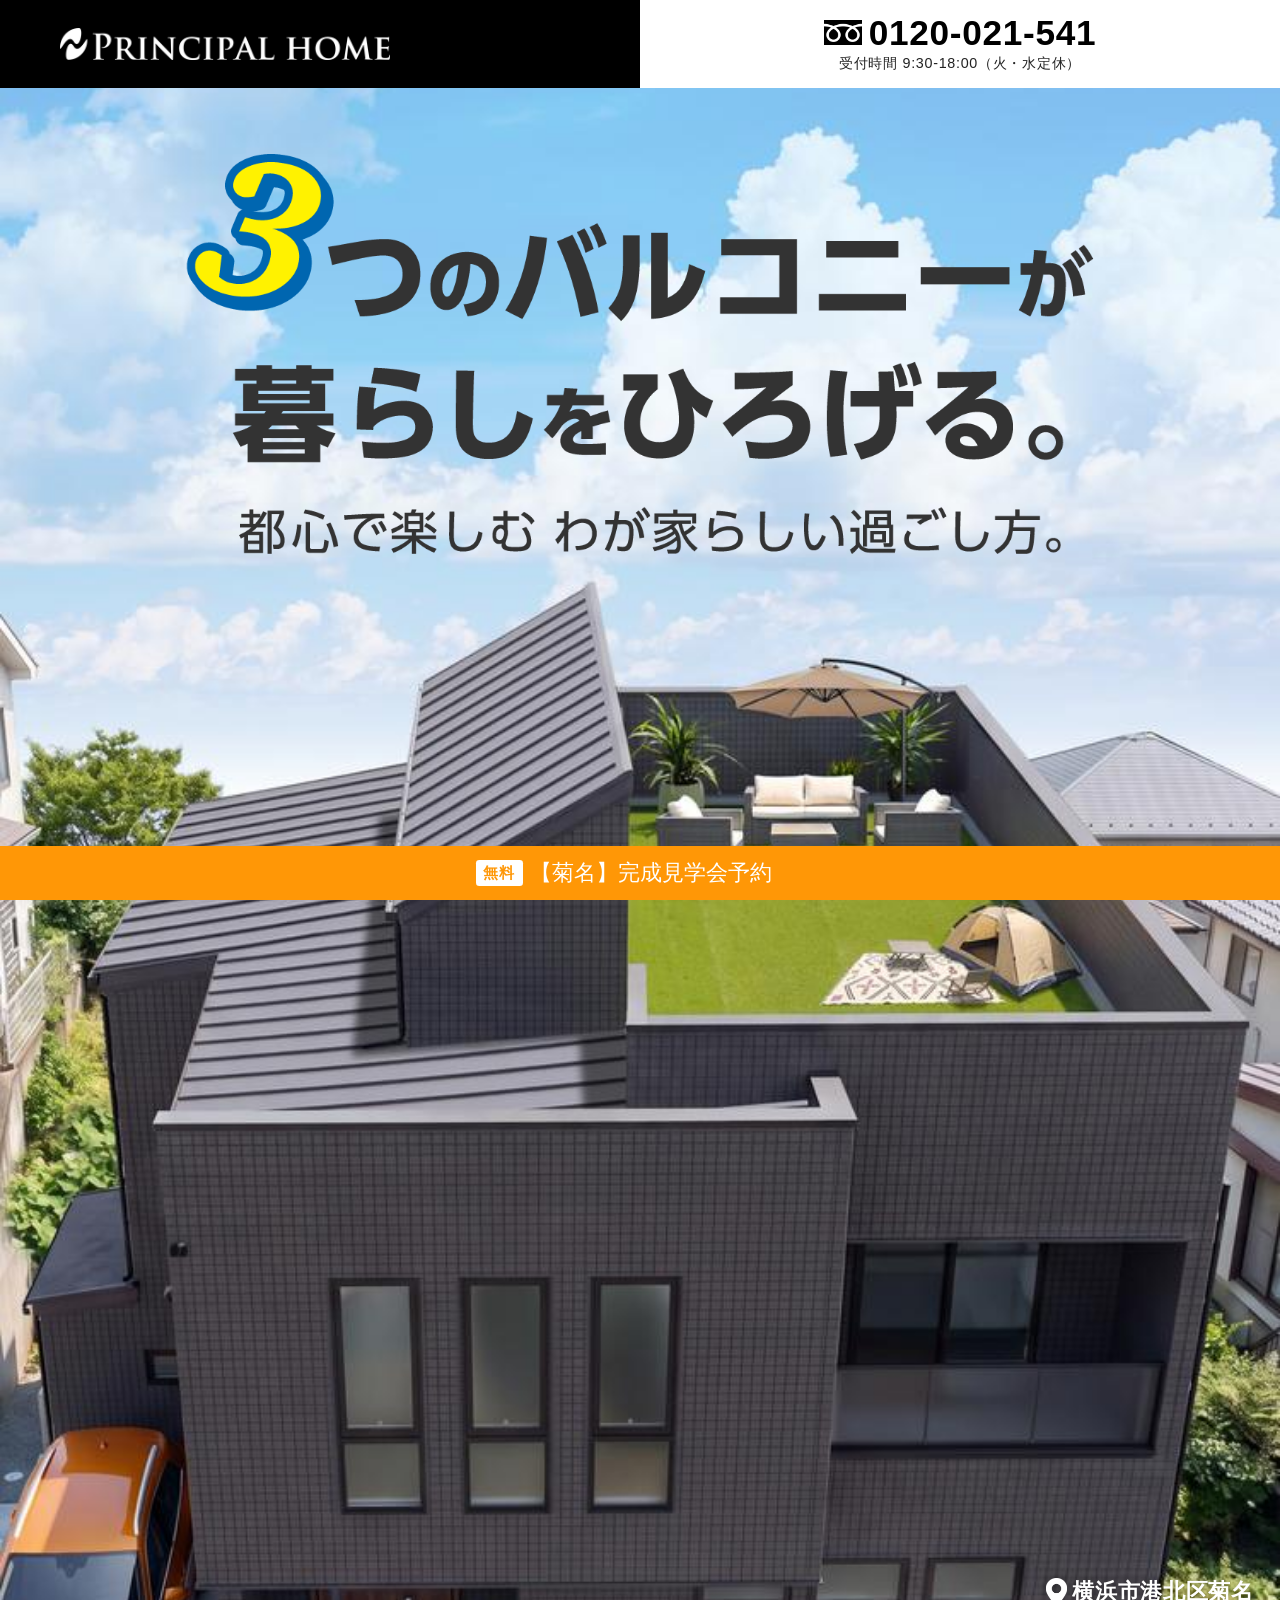
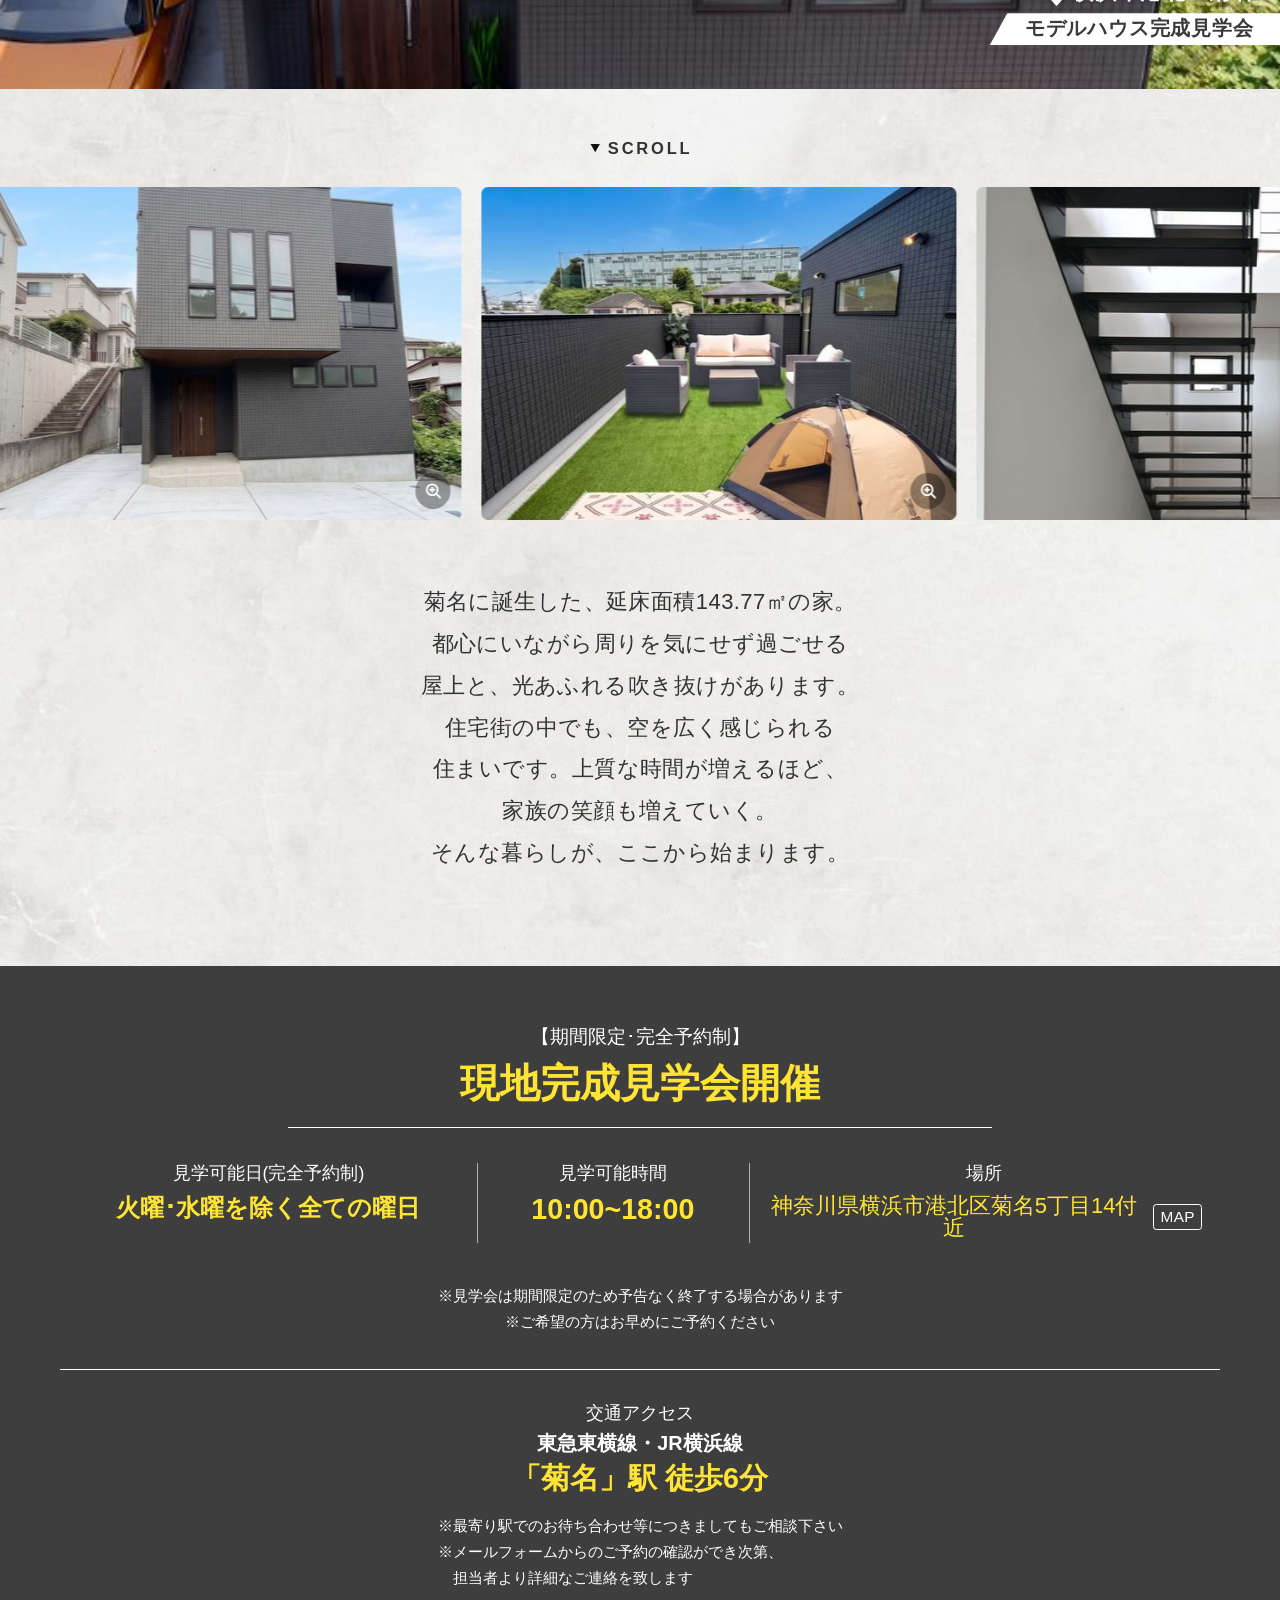
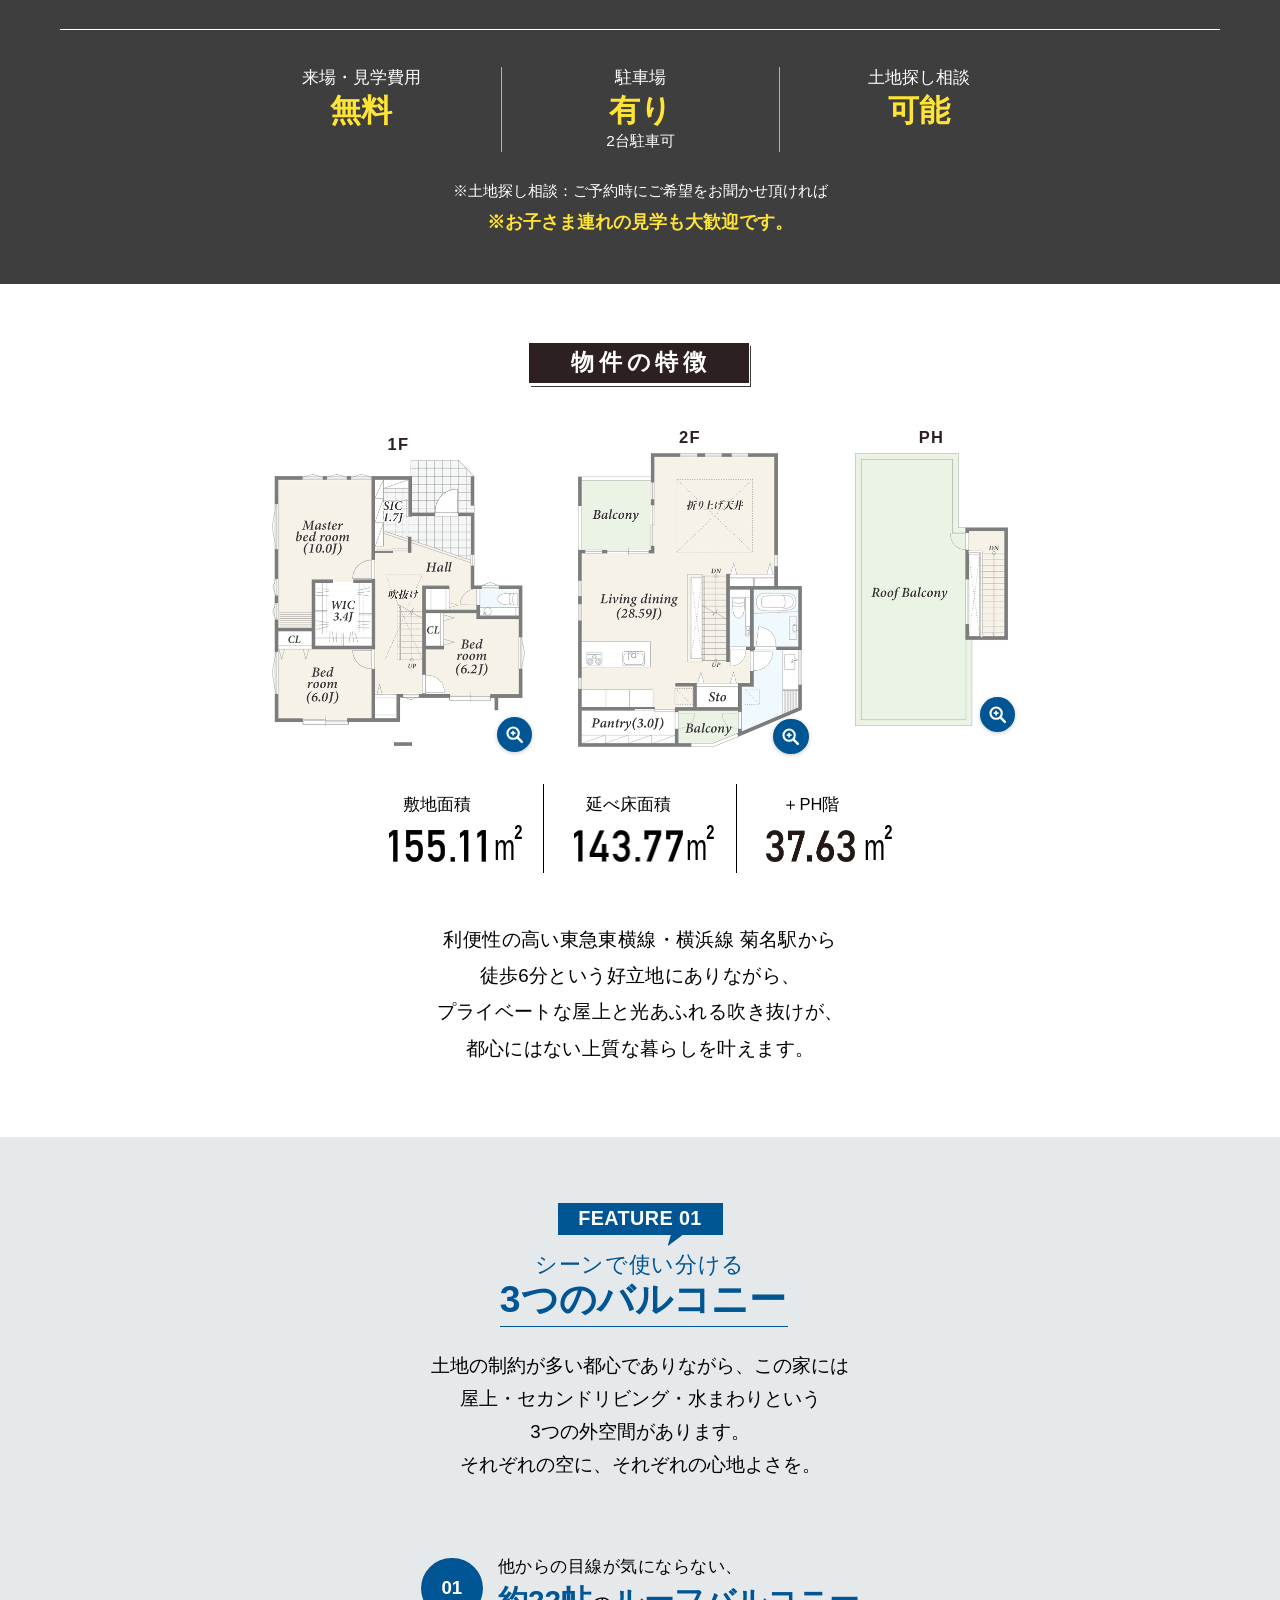
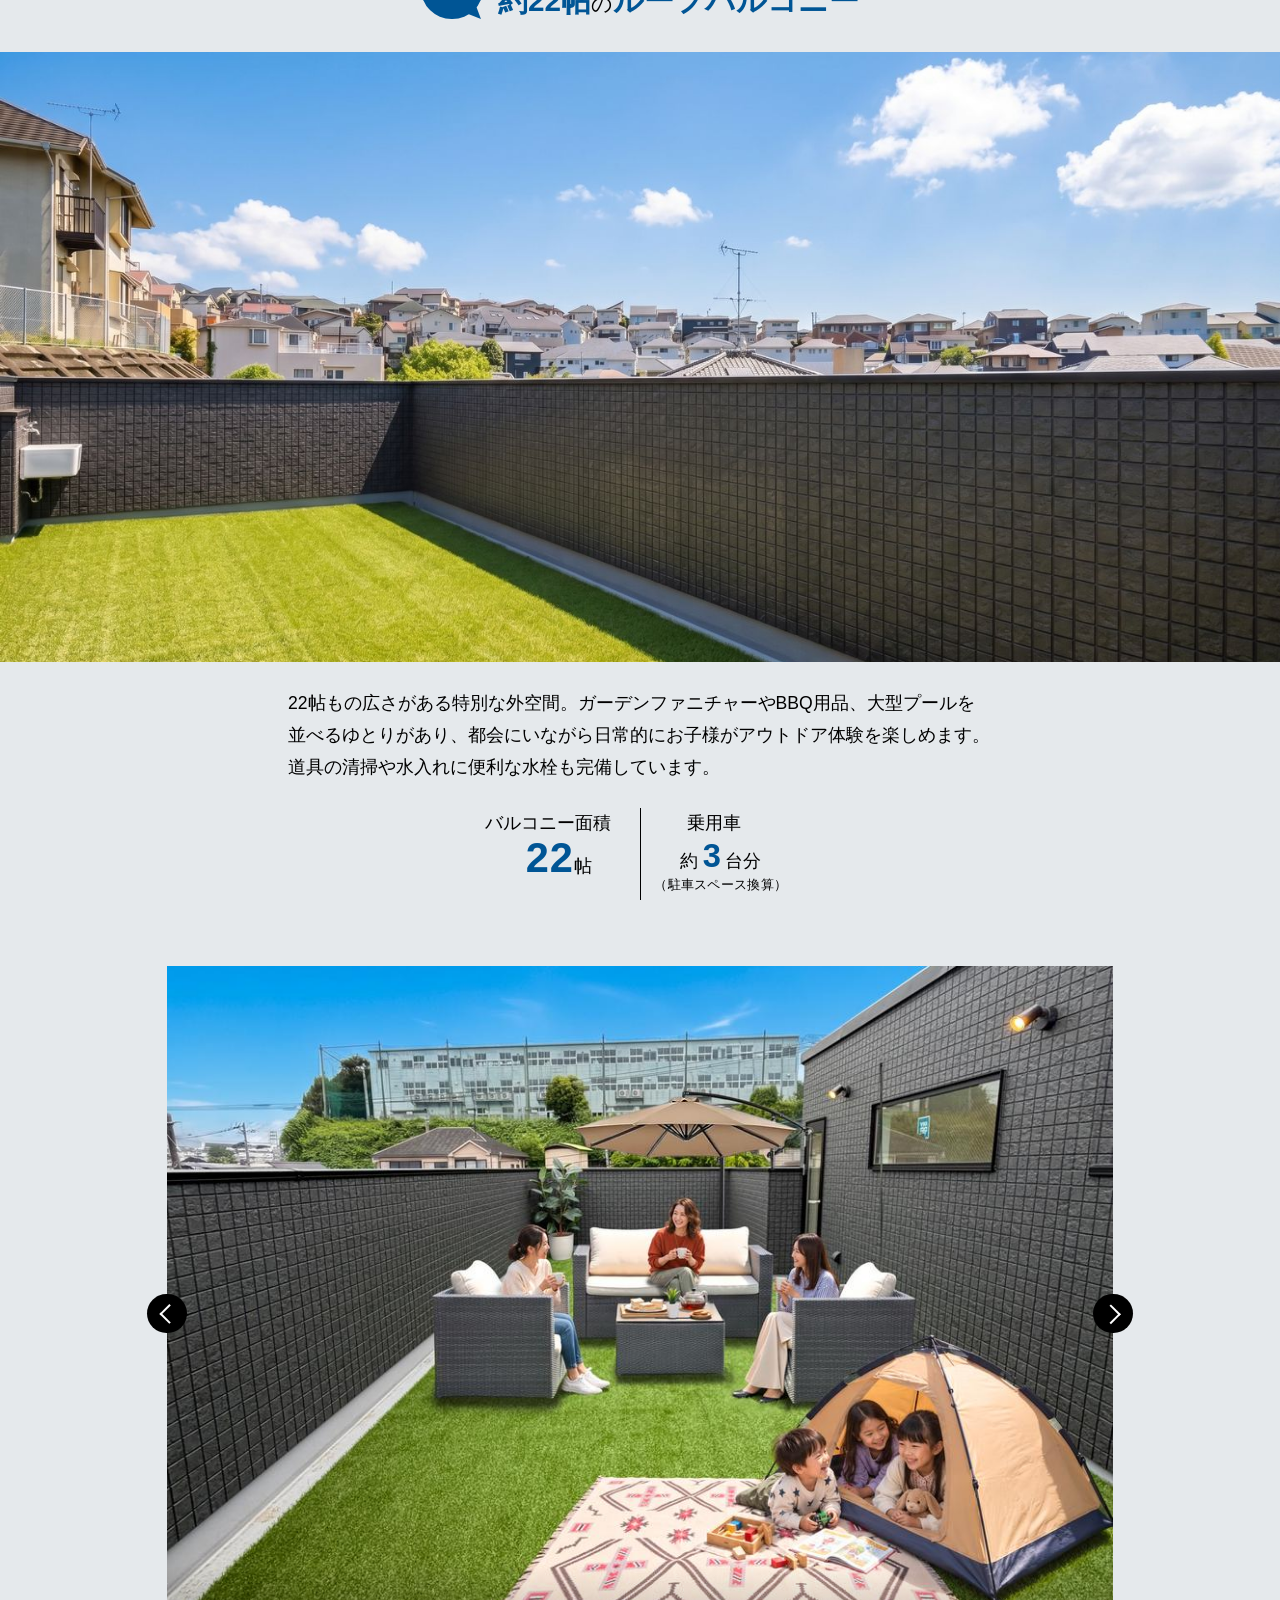
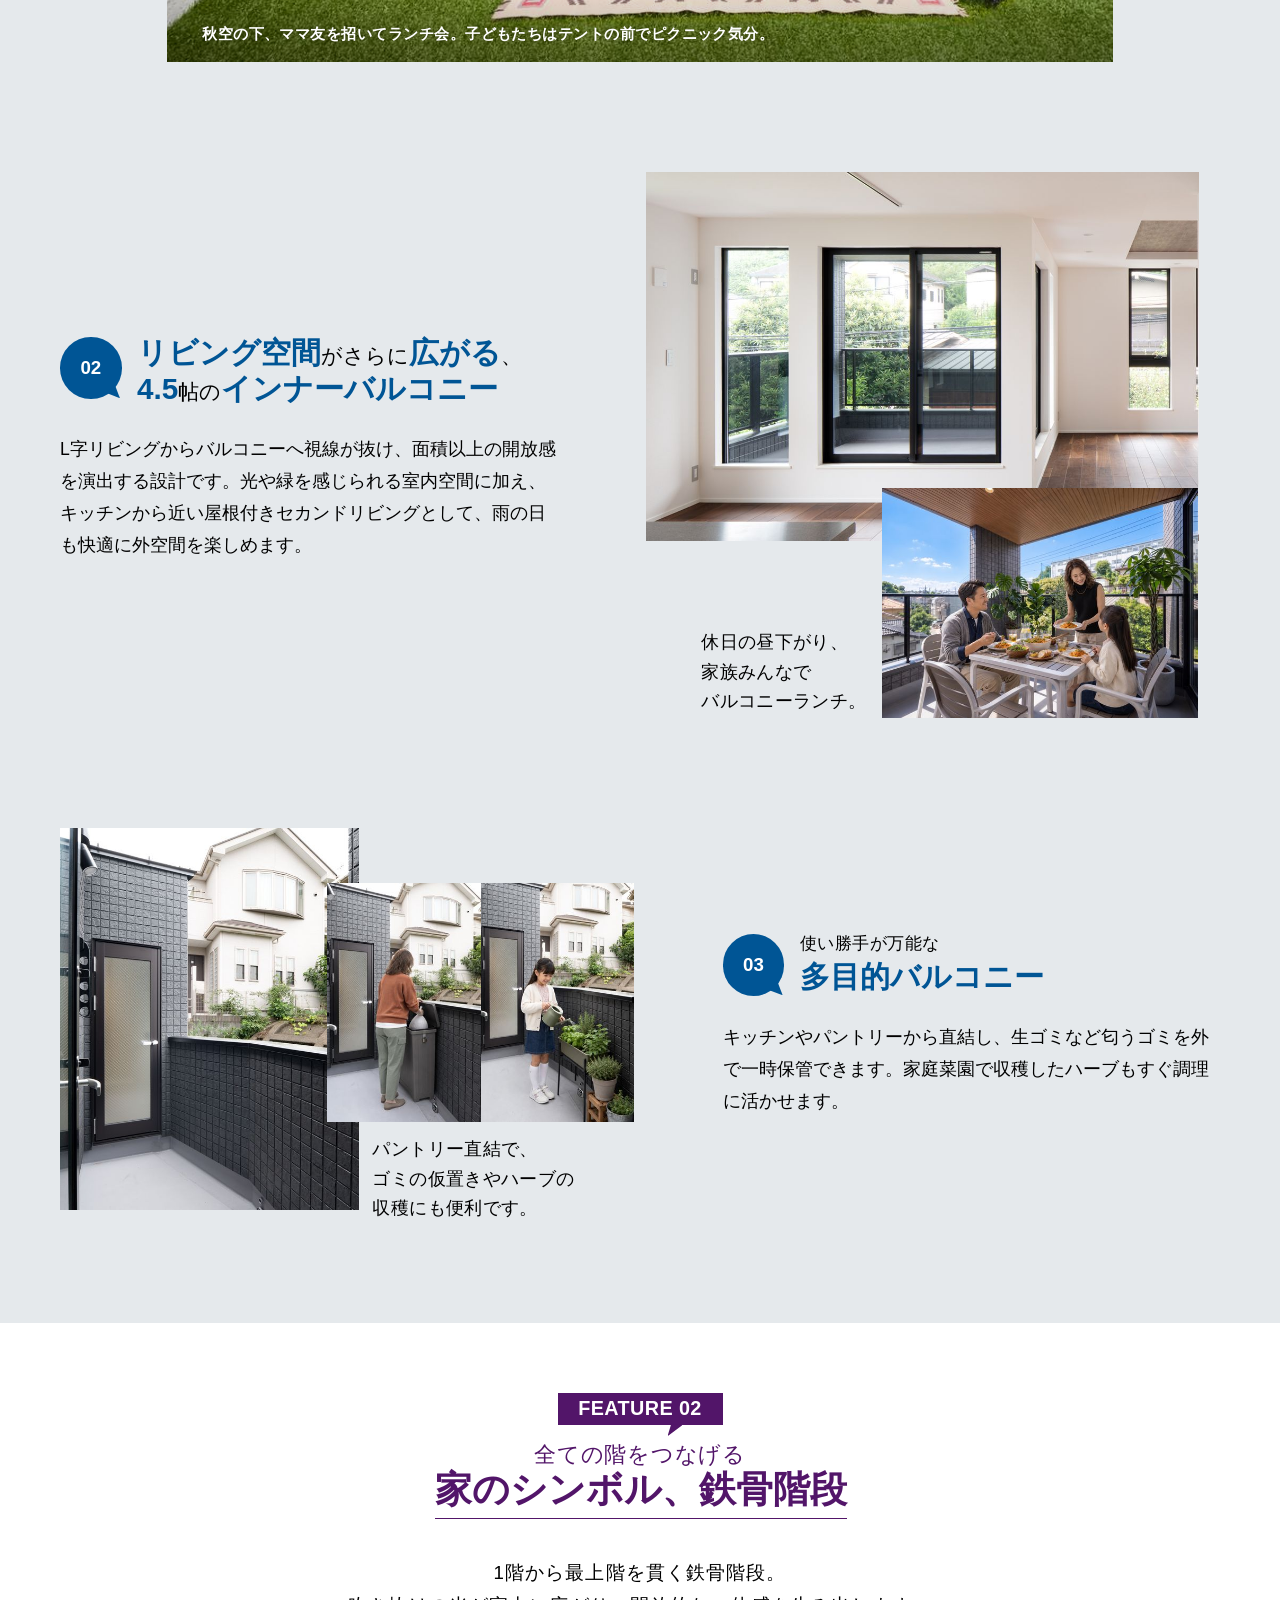
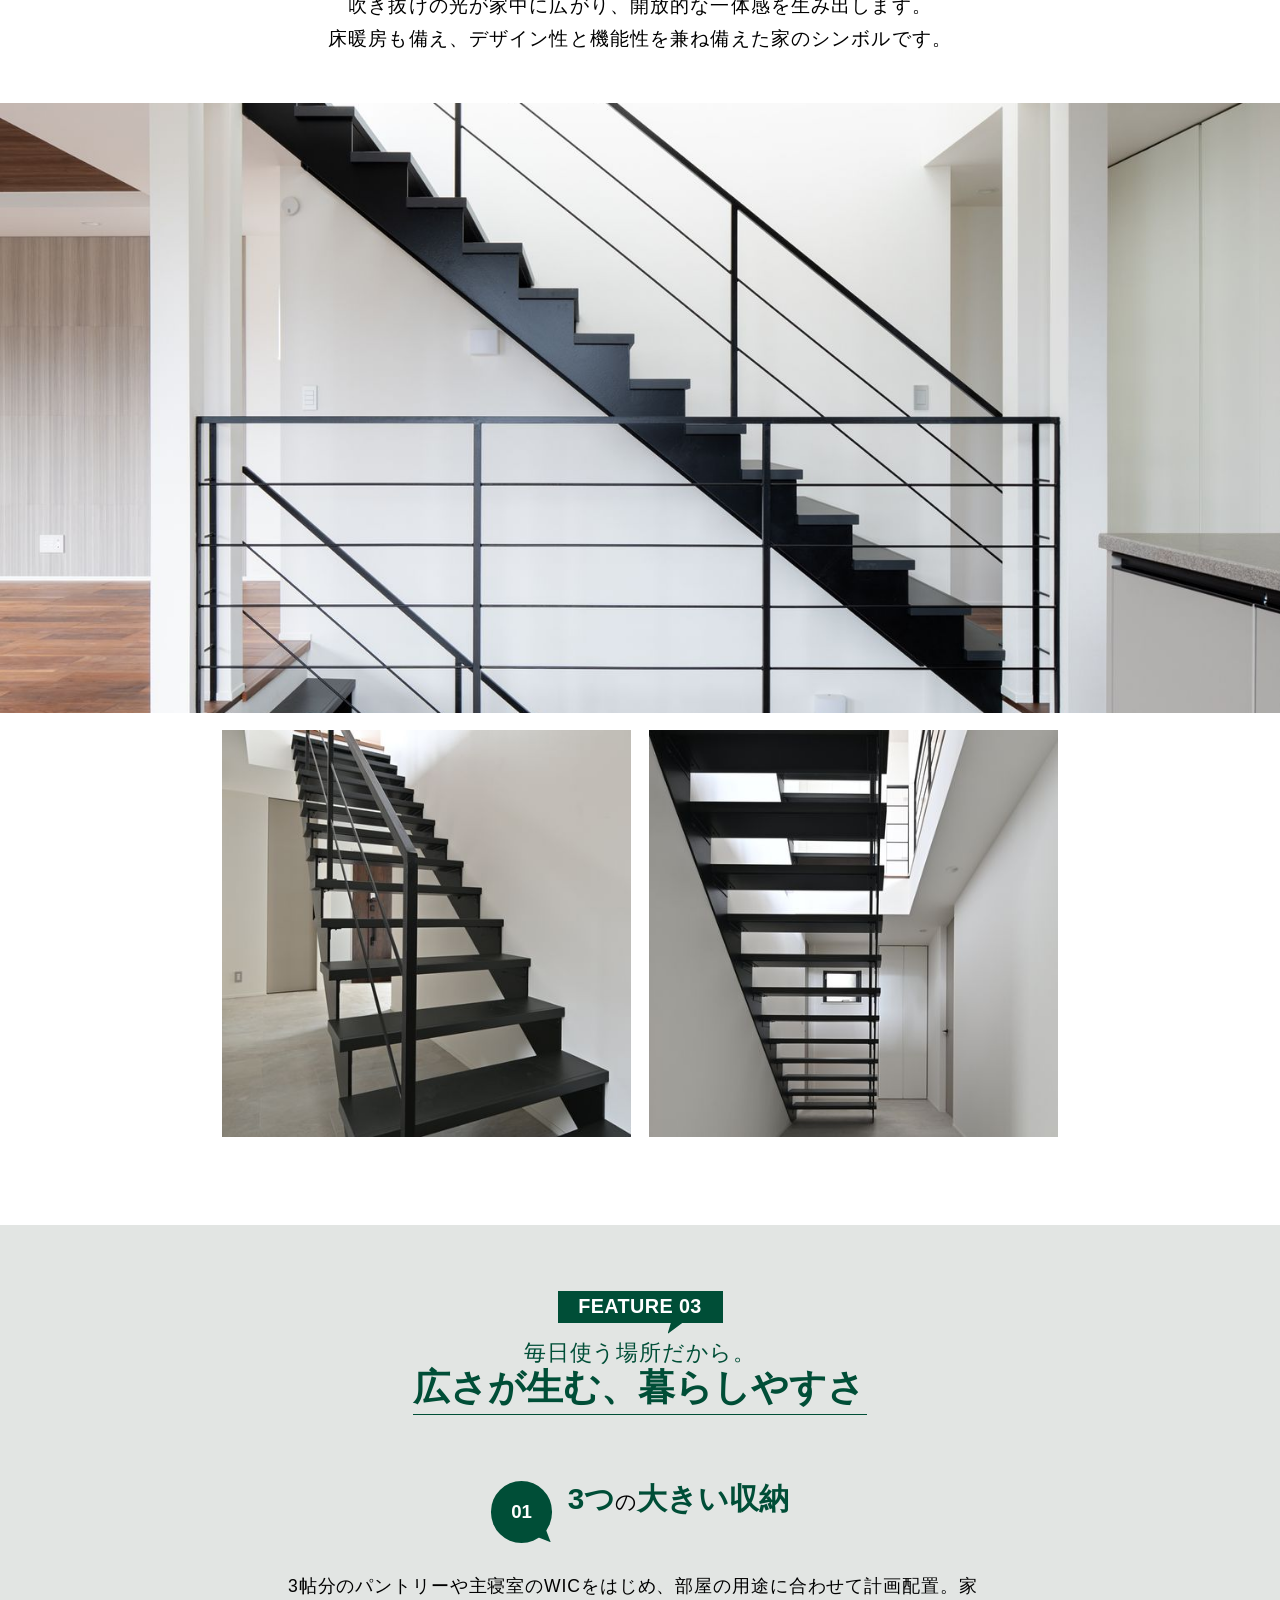
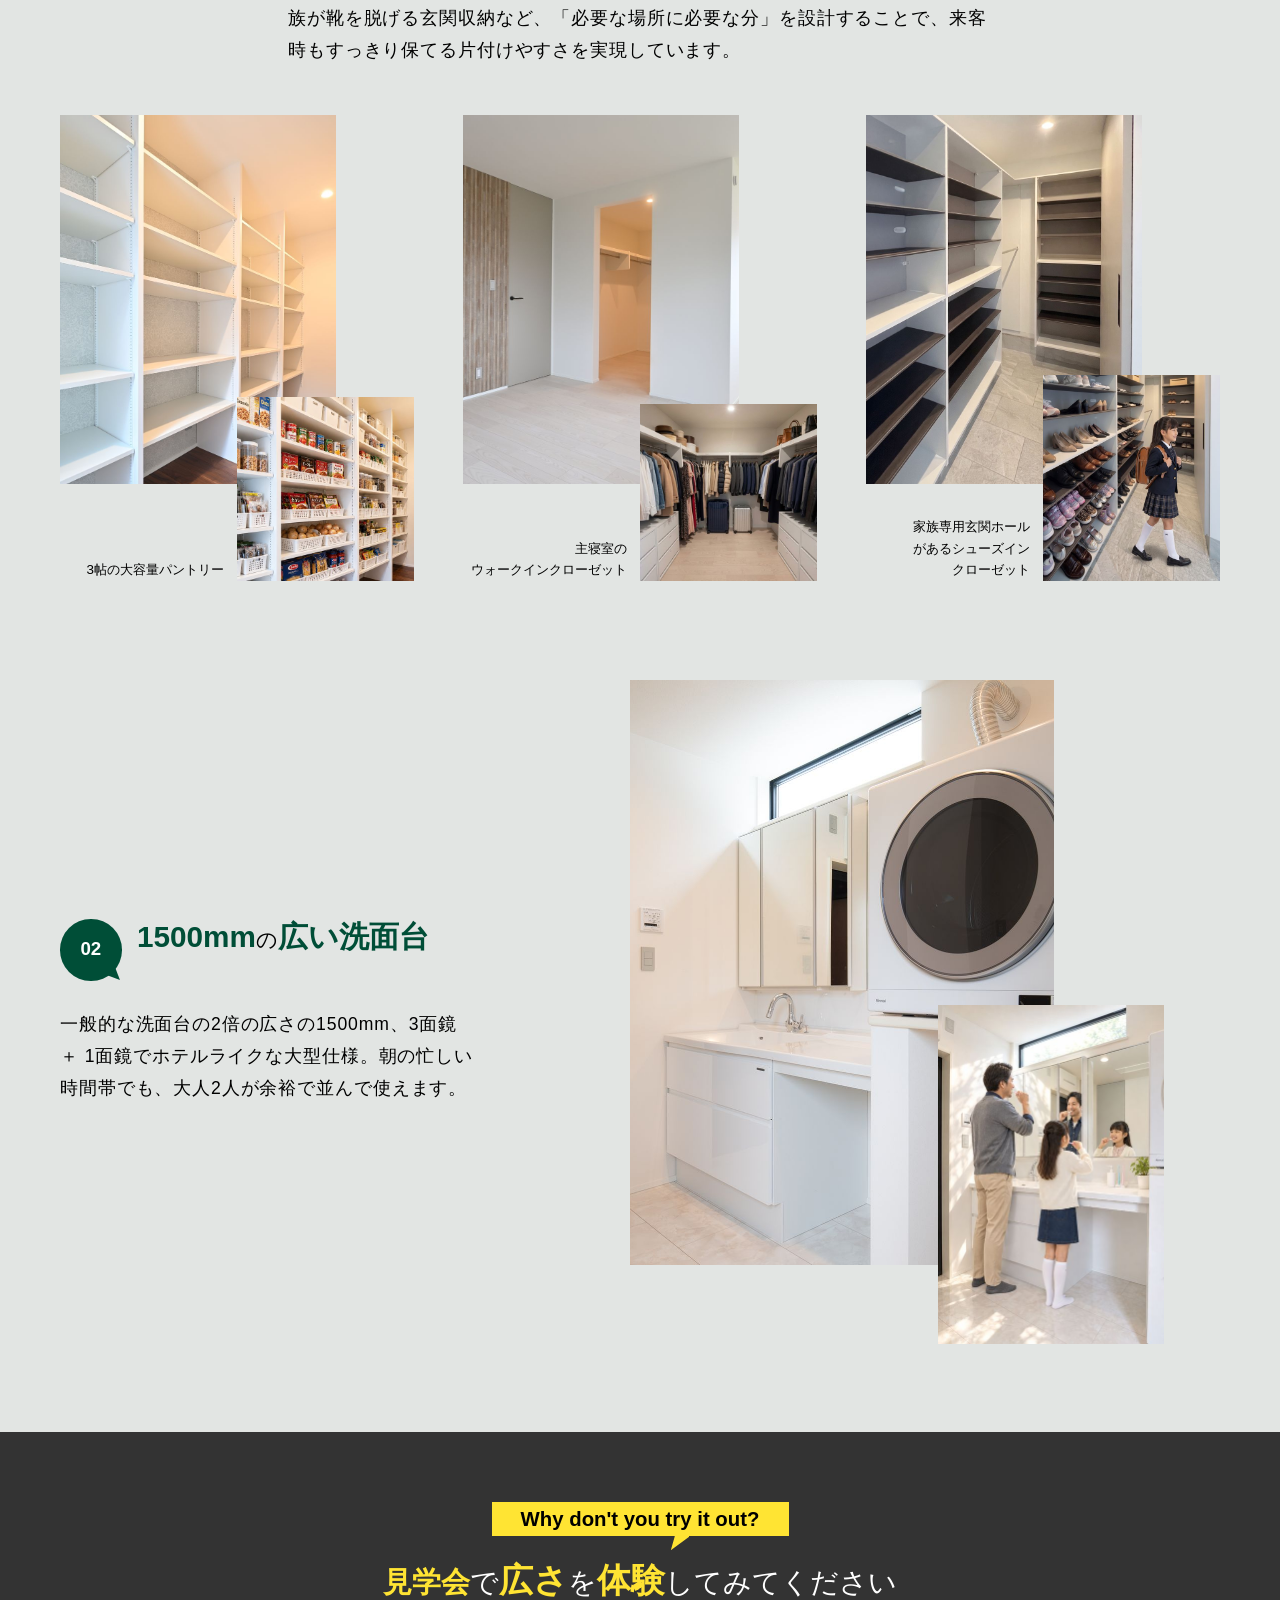
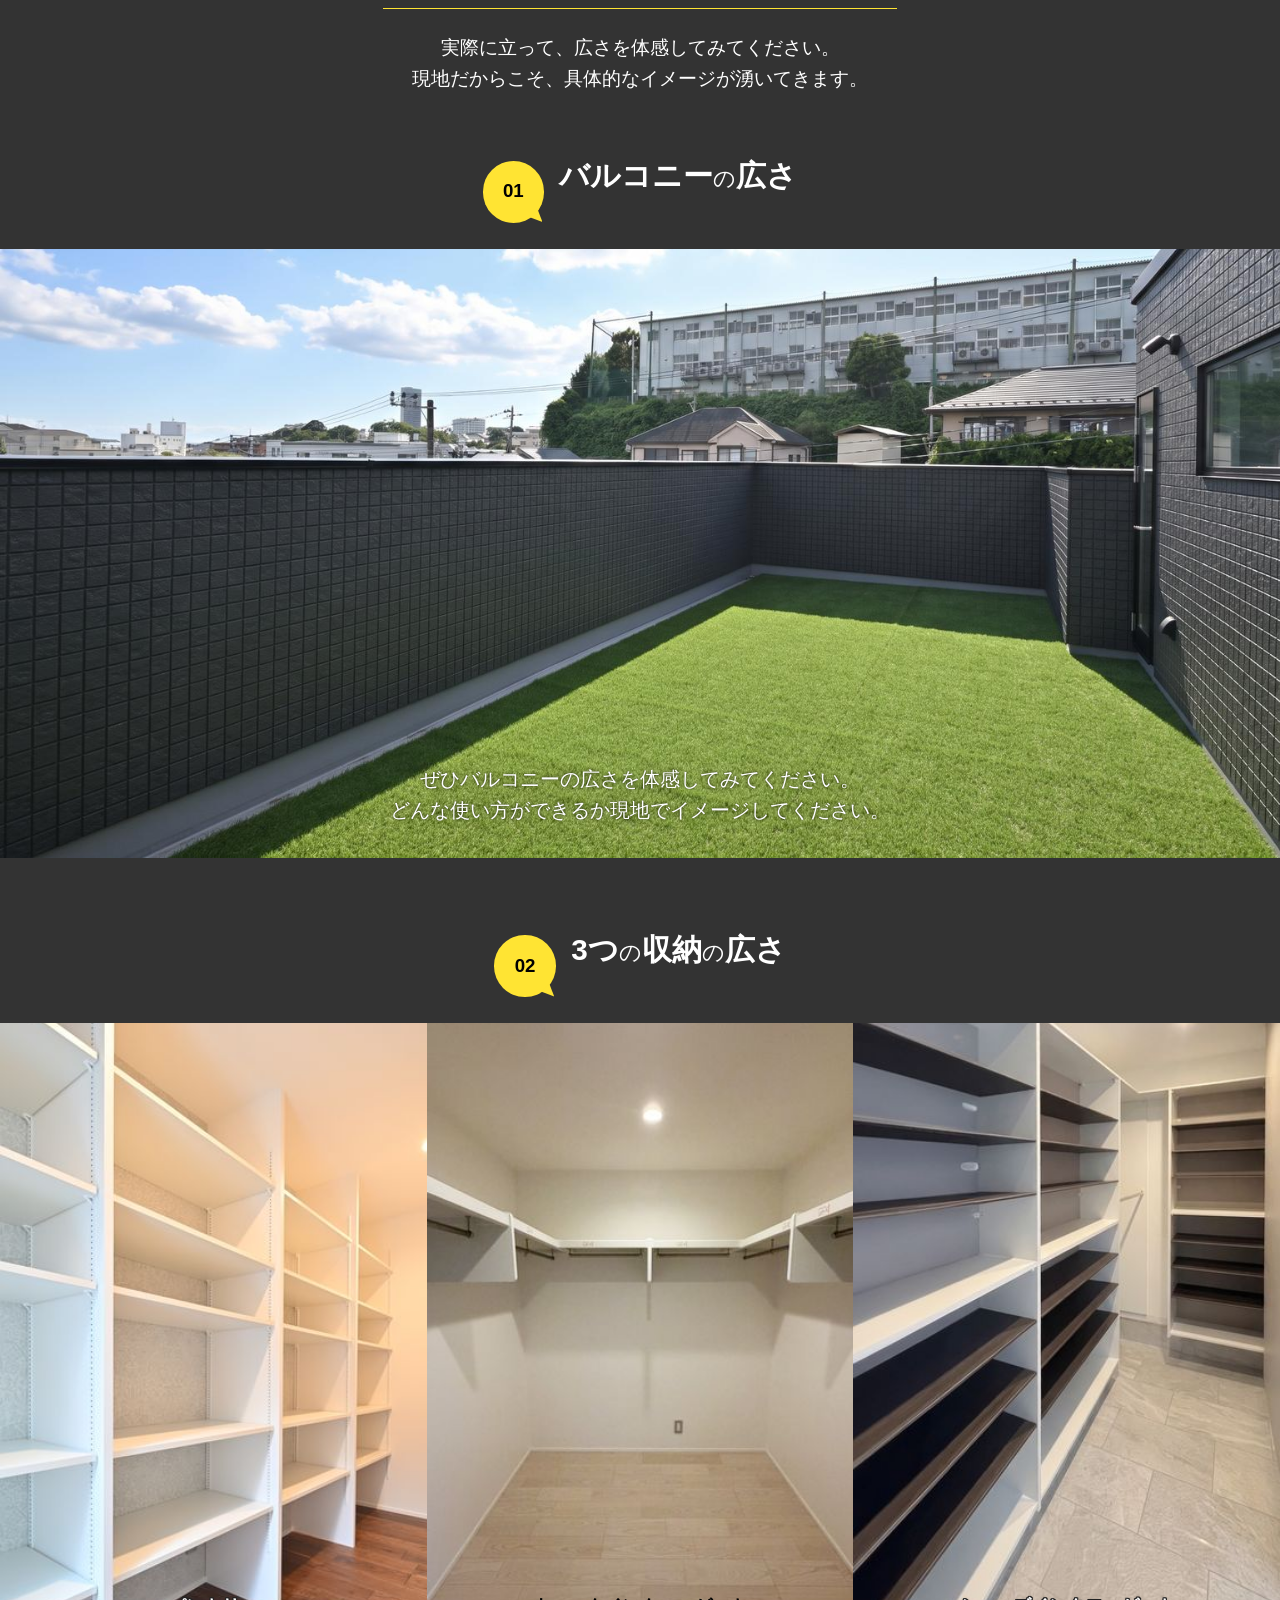
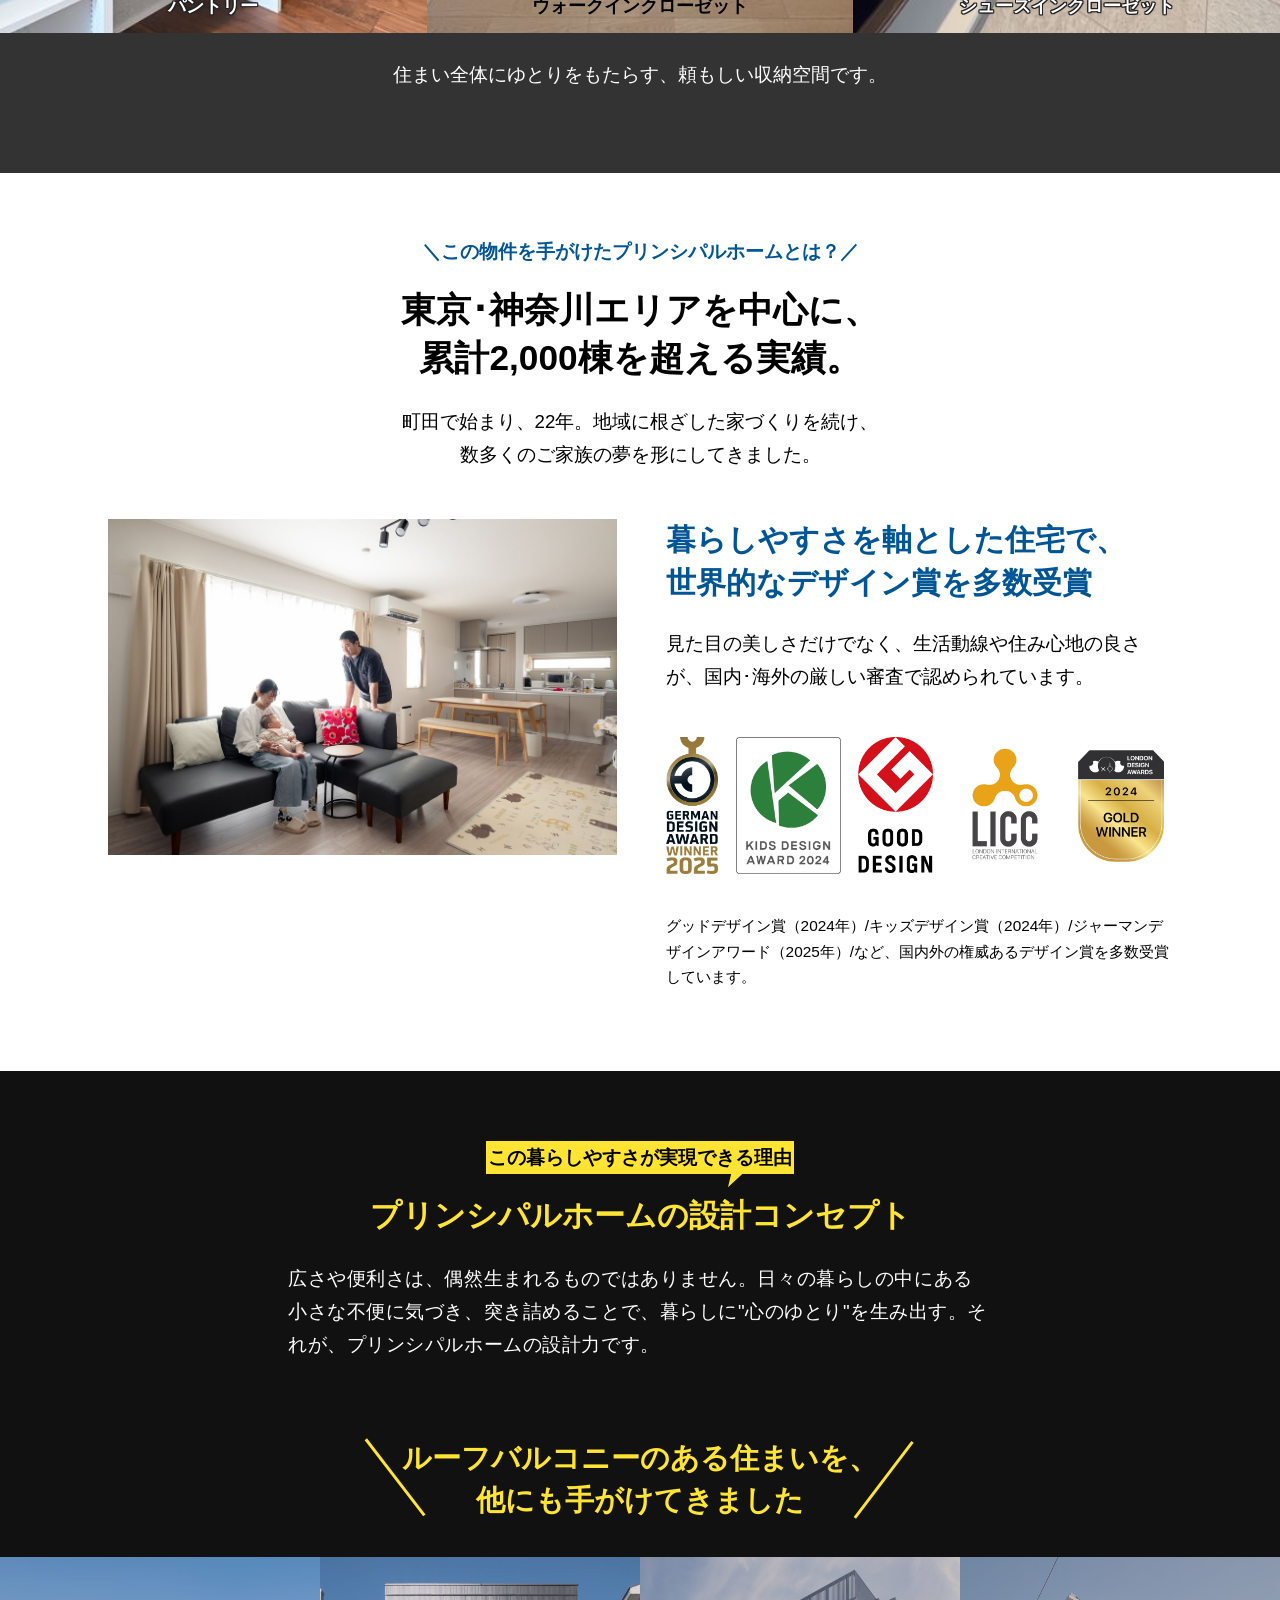
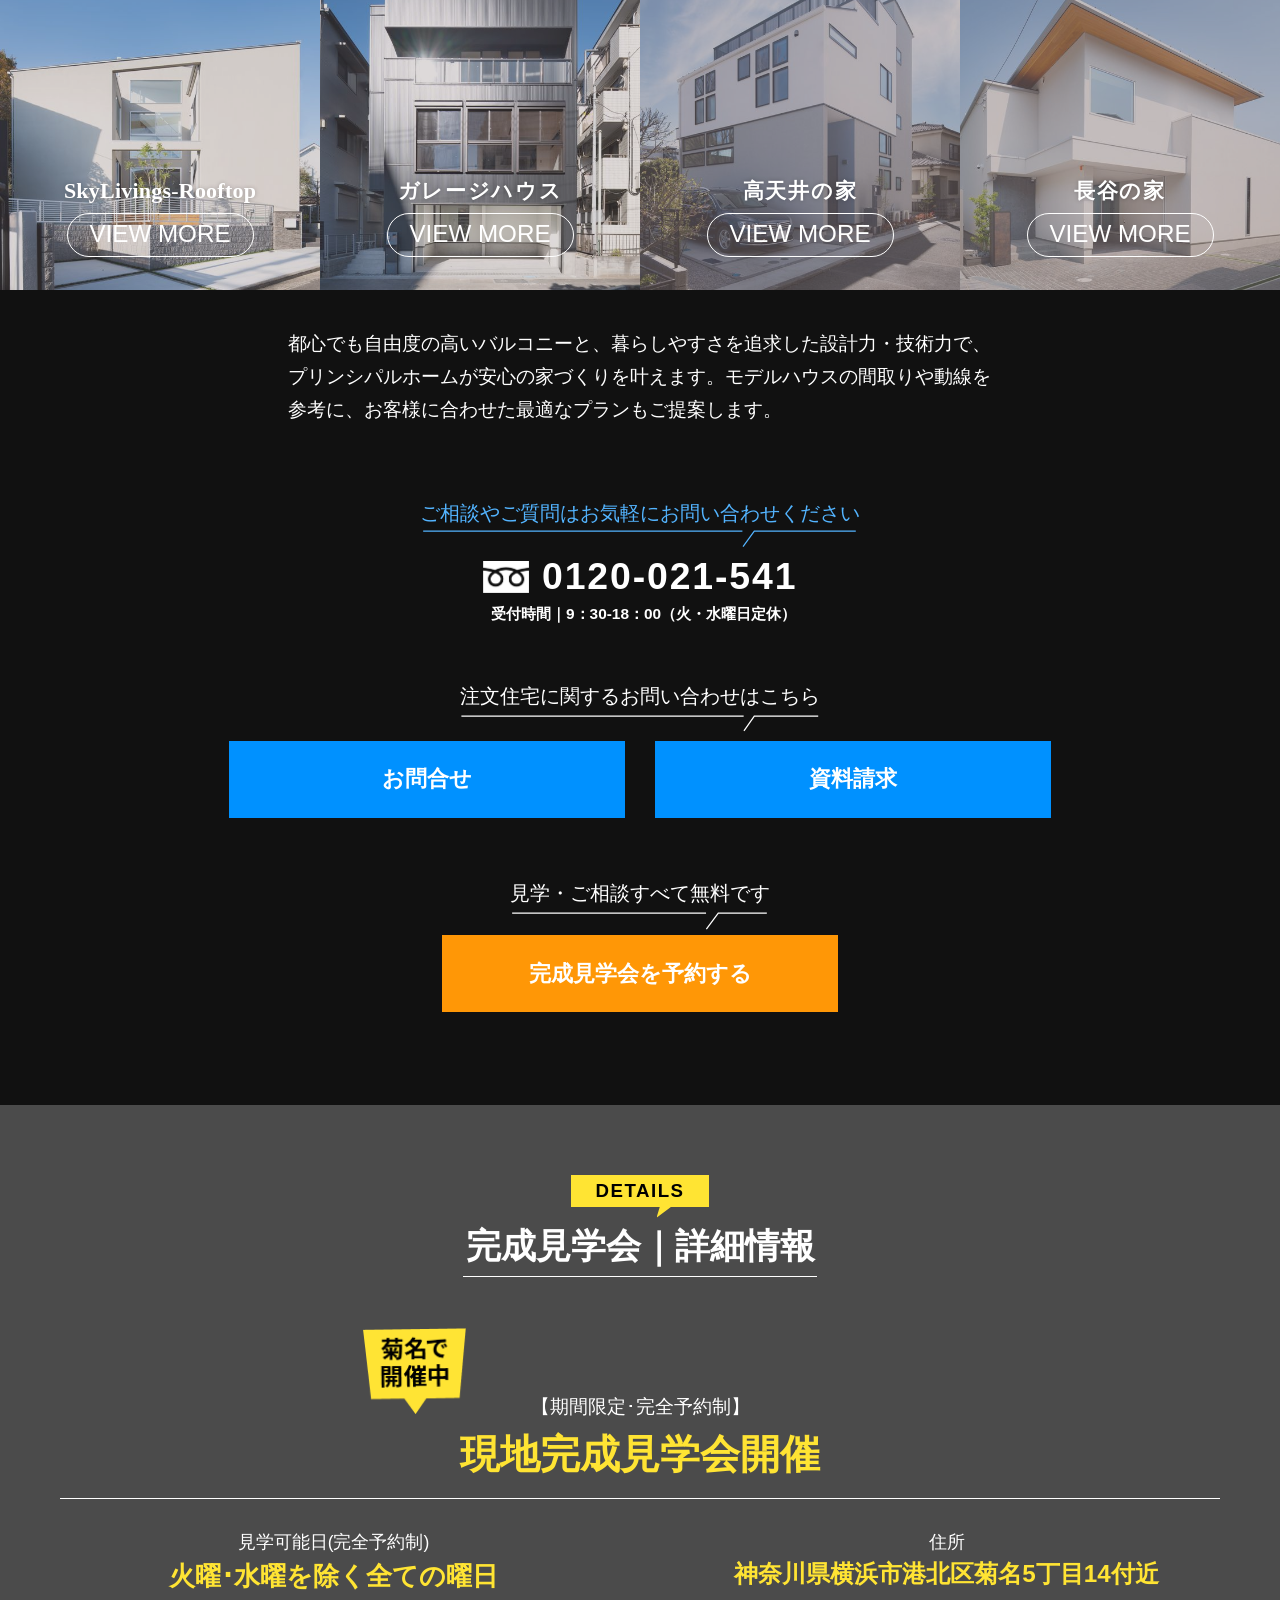
==== index.html @ e8fde508 "【確認用のみ】2の見学会情報・FVの自動スクロール写真・写真の拡大・予約バーに「無料」 - 2：指示画像（指示画像/2_見学会情報_20261023.png）の内容に。注意書きを見学可能日の下へ、場所" ====
<!DOCTYPE html>
<html lang="ja">
<head>
<meta charset="UTF-8">
<meta name="viewport" content="width=device-width, initial-scale=1">
<meta name="robots" content="noindex, nofollow">
<title>【確認用】菊名 新築完成見学会｜3つのバルコニーと屋上のある家｜プリンシパルホーム</title>
<meta name="description" content="横浜市港北区菊名（菊名駅徒歩6分）で完成見学会を開催中。約22帖のルーフバルコニーを含む3つのバルコニーと、吹き抜け＋鉄骨階段のある延床面積143.77㎡の家。完全予約制・見学無料。">
<meta name="format-detection" content="telephone=no">
<script>document.documentElement.classList.add('js');</script>

<!-- 確認用ページ：アクセス解析のタグは入れない／予約フォームは送信しない -->
<script>window.LP_PREVIEW = true;</script>

<!-- 最初の操作（タップ・キー・ホイール）か、ページの読み込み完了から8秒後の早い方で、登録した処理を実行する（本番の計測タグと同じ仕組み）。
     確認用は計測タグを外しているので、この仕組みだけ入れている -->
<script>
  (function () {
    var q = [], done = false;
    var evs = ['pointerdown', 'keydown', 'touchstart', 'wheel'];
    var opts = { passive: true, capture: true };
    window.__lazyTag = function (fn) { if (done) { fn(); } else { q.push(fn); } };
    function run() {
      if (done) return; done = true;
      evs.forEach(function (t) { removeEventListener(t, run, opts); });
      q.forEach(function (fn) { try { fn(); } catch (e) {} }); q = [];
    }
    evs.forEach(function (t) { addEventListener(t, run, opts); });
    if (document.readyState === 'complete') setTimeout(run, 8000);
    else addEventListener('load', function () { setTimeout(run, 8000); }, { once: true });
  })();
</script>

<!-- Webフォント（Noto Sans JP・明朝の Noto Serif JP）は、最初の操作（画面に触れる・スクロール・キー）か、
     ページの読み込み完了から8秒後に読み込む（LP量産キット F-5-5）。それまでは端末の標準の書体（iPhone・Mac はヒラギノ角ゴ）で表示される。
     日本語フォントは小さなファイルが約150個あり、最初の表示の前に読むとスマホの表示が遅くなるため -->
<script>
  window.__lazyTag(function () {
    var l = document.createElement('link');
    l.rel = 'stylesheet';
    l.href = 'https://fonts.googleapis.com/css2?family=Noto+Sans+JP:wght@400;500;700&family=Noto+Serif+JP:wght@600&display=swap';
    document.head.appendChild(l);
  });
</script>
<noscript><link href="https://fonts.googleapis.com/css2?family=Noto+Sans+JP:wght@400;500;700&amp;family=Noto+Serif+JP:wght@600&amp;display=swap" rel="stylesheet"></noscript>

<link rel="preload" as="image" fetchpriority="high" media="(max-width: 767px)"
      href="img/fv/fv_main4_750.jpg"
      imagesrcset="img/fv/fv_main4_750.jpg 750w, img/fv/fv_main4_1200.jpg 1200w, img/fv/fv_main4_1600.jpg 1600w"
      imagesizes="100vw">
<link rel="preload" as="image" fetchpriority="high" media="(min-width: 768px)"
      href="img/fv/fv_pc5_1280.jpg"
      imagesrcset="img/fv/fv_pc5_1280.jpg 1280w, img/fv/fv_pc5_1706.jpg 1706w"
      imagesizes="100vw">

<!-- CSS：セクションごとのCSS（css/common.css〜form.css の13ファイル）を、表示を速くするため1つにまとめたもの。
     CSSを直したら _tools/build_css.py を実行して作り直す（作業用のセクション別HTMLは今までどおり分かれたCSSを読む） -->
<link rel="stylesheet" href="css/kikuna.min.css?v=096cc5e0">
</head>
<body>
<!--
  ★確認用（GitHub Pages で見る用）。本番には 菊名LP_web/index.html を使う
  菊名 新築完成見学会 LP（全セクションをつなげたページ）
  各セクションの作業用HTML（01_firstview.html〜11_about.html）から作成。
  CSS・JS・画像は作業用と同じファイルを使う（CSSを直せば、このページにもそのまま反映される）
-->
<div class="lp" id="top">

  <!-- =========================================================
       0. ヘッダー
       ========================================================= -->
  <header class="header">
    <p class="header__logo">
      <a href="https://pr-h.net/" target="_blank" rel="noopener"><img src="img/logo_white.png" alt="PRINCIPAL HOME（プリンシパルホーム）" width="720" height="68"></a>
    </p>
    <a class="header__tel" href="tel:0120021541">
      <span class="header__tel-num">
        <img src="img/icon_freedial.png" alt="フリーダイヤル" width="256" height="168">0120-021-541
      </span>
      <span class="header__tel-time">受付時間 9:30-18:00（火・水定休）</span>
    </a>
  </header>

  <main>

    <!-- =========================================================
         1. ファーストビュー
         ========================================================= -->
    <section class="fv">

      <div class="fv__hero">
        <picture>
          <!-- PC（768px以上）は菊名.pdf 1ページ目のPCカンプと同じ上・左右の範囲で、下は玄関が見えるところまで（2026-10-09） -->
          <source media="(min-width: 768px)"
                  srcset="img/fv/fv_pc5_1280.jpg 1280w, img/fv/fv_pc5_1706.jpg 1706w"
                  sizes="100vw" width="1706" height="2134">
          <img class="fv__main"
               src="img/fv/fv_main4_750.jpg"
               srcset="img/fv/fv_main4_750.jpg 750w, img/fv/fv_main4_1200.jpg 1200w, img/fv/fv_main4_1600.jpg 1600w"
               sizes="100vw"
               width="750" height="1028"
               alt="上空から見た菊名の完成住宅。屋上には人工芝のルーフバルコニー"
               fetchpriority="high">
        </picture>

        <h1 class="fv__copy">
          <img src="img/fv/fv_copy3.png" width="1227" height="542"
               alt="3つのバルコニーが暮らしをひろげる。都心で楽しむ わが家らしい過ごし方。">
        </h1>

        <div class="fv__place">
          <p class="fv__area">
            <img class="fv__pin" src="img/icon_pin.png" alt="" width="335" height="441">横浜市港北区菊名
          </p>
          <p class="fv__label">モデルハウス完成見学会</p>
        </div>
      </div>

      <div class="fv__lower">
        <p class="fv__scroll" aria-hidden="true">SCROLL</p>

        <!-- 自動スクロール画像（同じ並びを2周分置いて、切れ目なくループさせる）
             指で左右に動かせて、タップすると拡大する（js/01_firstview.js） -->
        <div class="fv__slider">
          <ul class="fv__track">
            <li><button class="fv__thumb" type="button" aria-haspopup="dialog"><img src="img/fv/slide_01_540.jpg" srcset="img/fv/slide_01_360.jpg 360w, img/fv/slide_01_540.jpg 540w, img/fv/slide_01.jpg 720w" sizes="(min-width: 768px) 475px, 54vw" width="720" height="960"  alt="外観" decoding="async"></button></li>
            <li><button class="fv__thumb" type="button" aria-haspopup="dialog"><img src="img/fv/slide_02_540.jpg" srcset="img/fv/slide_02_360.jpg 360w, img/fv/slide_02_540.jpg 540w, img/fv/slide_02.jpg 720w" sizes="(min-width: 768px) 475px, 54vw" width="720" height="960"  alt="約22帖のルーフバルコニー" decoding="async"></button></li>
            <li><button class="fv__thumb" type="button" aria-haspopup="dialog"><img src="img/fv/slide_03_540.jpg" srcset="img/fv/slide_03_360.jpg 360w, img/fv/slide_03_540.jpg 540w, img/fv/slide_03.jpg 720w" sizes="(min-width: 768px) 475px, 54vw" width="720" height="1080" alt="鉄骨階段" decoding="async"></button></li>
            <li><button class="fv__thumb" type="button" aria-haspopup="dialog"><img src="img/fv/slide_04_540.jpg" srcset="img/fv/slide_04_360.jpg 360w, img/fv/slide_04_540.jpg 540w, img/fv/slide_04.jpg 720w" sizes="(min-width: 768px) 499px, 57.1vw" width="720" height="480"  alt="リビング前のインナーバルコニー" decoding="async"></button></li>
            <li><button class="fv__thumb" type="button" aria-haspopup="dialog"><img data-lsrc="img/fv/slide_05_540.jpg" data-lsrcset="img/fv/slide_05_360.jpg 360w, img/fv/slide_05_540.jpg 540w, img/fv/slide_05.jpg 720w" sizes="(min-width: 768px) 499px, 57.1vw" width="720" height="480"  alt="キッチンから見たリビングダイニング" decoding="async" fetchpriority="low"></button></li>
            <li><button class="fv__thumb" type="button" aria-haspopup="dialog"><img data-lsrc="img/fv/slide_06_540.jpg" data-lsrcset="img/fv/slide_06_360.jpg 360w, img/fv/slide_06_540.jpg 540w, img/fv/slide_06.jpg 720w" sizes="(min-width: 768px) 475px, 54vw" width="720" height="1080" alt="3帖の大容量パントリー" decoding="async" fetchpriority="low"></button></li>
            <li><button class="fv__thumb" type="button" aria-haspopup="dialog"><img data-lsrc="img/fv/slide_07_540.jpg" data-lsrcset="img/fv/slide_07_360.jpg 360w, img/fv/slide_07_540.jpg 540w, img/fv/slide_07.jpg 720w" sizes="(min-width: 768px) 499px, 57.1vw" width="720" height="480"  alt="洗面室・1500mmの広い洗面台" decoding="async" fetchpriority="low"></button></li>
            <li><button class="fv__thumb" type="button" aria-haspopup="dialog"><img data-lsrc="img/fv/slide_08_540.jpg" data-lsrcset="img/fv/slide_08_360.jpg 360w, img/fv/slide_08_540.jpg 540w, img/fv/slide_08.jpg 720w" sizes="(min-width: 768px) 475px, 54vw" width="720" height="1080" alt="吹き抜けの鉄骨階段" decoding="async" fetchpriority="low"></button></li>
            <li><button class="fv__thumb" type="button" aria-haspopup="dialog"><img data-lsrc="img/fv/slide_09_540.jpg" data-lsrcset="img/fv/slide_09_360.jpg 360w, img/fv/slide_09_540.jpg 540w, img/fv/slide_09.jpg 720w" sizes="(min-width: 768px) 475px, 54vw" width="720" height="1049" alt="シューズインクローゼット" decoding="async" fetchpriority="low"></button></li>
            <li><button class="fv__thumb" type="button" aria-haspopup="dialog"><img data-lsrc="img/fv/slide_10_540.jpg" data-lsrcset="img/fv/slide_10_360.jpg 360w, img/fv/slide_10_540.jpg 540w, img/fv/slide_10.jpg 720w" sizes="(min-width: 768px) 499px, 57.1vw" width="720" height="480"  alt="キッチン" decoding="async" fetchpriority="low"></button></li>
            <li><button class="fv__thumb" type="button" aria-haspopup="dialog"><img data-lsrc="img/fv/slide_11_540.jpg" data-lsrcset="img/fv/slide_11_360.jpg 360w, img/fv/slide_11_540.jpg 540w, img/fv/slide_11.jpg 720w" sizes="(min-width: 768px) 475px, 54vw" width="720" height="513"  alt="主寝室・3.4帖ウォークインクローゼット" decoding="async" fetchpriority="low"></button></li>
            <!-- 2周目（ループ用の複製） -->
            <li aria-hidden="true"><button class="fv__thumb" type="button" tabindex="-1"><img data-lsrc="img/fv/slide_01_540.jpg" data-lsrcset="img/fv/slide_01_360.jpg 360w, img/fv/slide_01_540.jpg 540w, img/fv/slide_01.jpg 720w" sizes="(min-width: 768px) 475px, 54vw" width="720" height="960"  alt="" decoding="async" fetchpriority="low"></button></li>
            <li aria-hidden="true"><button class="fv__thumb" type="button" tabindex="-1"><img data-lsrc="img/fv/slide_02_540.jpg" data-lsrcset="img/fv/slide_02_360.jpg 360w, img/fv/slide_02_540.jpg 540w, img/fv/slide_02.jpg 720w" sizes="(min-width: 768px) 475px, 54vw" width="720" height="960"  alt="" decoding="async" fetchpriority="low"></button></li>
            <li aria-hidden="true"><button class="fv__thumb" type="button" tabindex="-1"><img data-lsrc="img/fv/slide_03_540.jpg" data-lsrcset="img/fv/slide_03_360.jpg 360w, img/fv/slide_03_540.jpg 540w, img/fv/slide_03.jpg 720w" sizes="(min-width: 768px) 475px, 54vw" width="720" height="1080" alt="" decoding="async" fetchpriority="low"></button></li>
            <li aria-hidden="true"><button class="fv__thumb" type="button" tabindex="-1"><img data-lsrc="img/fv/slide_04_540.jpg" data-lsrcset="img/fv/slide_04_360.jpg 360w, img/fv/slide_04_540.jpg 540w, img/fv/slide_04.jpg 720w" sizes="(min-width: 768px) 499px, 57.1vw" width="720" height="480"  alt="" decoding="async" fetchpriority="low"></button></li>
            <li aria-hidden="true"><button class="fv__thumb" type="button" tabindex="-1"><img data-lsrc="img/fv/slide_05_540.jpg" data-lsrcset="img/fv/slide_05_360.jpg 360w, img/fv/slide_05_540.jpg 540w, img/fv/slide_05.jpg 720w" sizes="(min-width: 768px) 499px, 57.1vw" width="720" height="480"  alt="" decoding="async" fetchpriority="low"></button></li>
            <li aria-hidden="true"><button class="fv__thumb" type="button" tabindex="-1"><img data-lsrc="img/fv/slide_06_540.jpg" data-lsrcset="img/fv/slide_06_360.jpg 360w, img/fv/slide_06_540.jpg 540w, img/fv/slide_06.jpg 720w" sizes="(min-width: 768px) 475px, 54vw" width="720" height="1080" alt="" decoding="async" fetchpriority="low"></button></li>
            <li aria-hidden="true"><button class="fv__thumb" type="button" tabindex="-1"><img data-lsrc="img/fv/slide_07_540.jpg" data-lsrcset="img/fv/slide_07_360.jpg 360w, img/fv/slide_07_540.jpg 540w, img/fv/slide_07.jpg 720w" sizes="(min-width: 768px) 499px, 57.1vw" width="720" height="480"  alt="" decoding="async" fetchpriority="low"></button></li>
            <li aria-hidden="true"><button class="fv__thumb" type="button" tabindex="-1"><img data-lsrc="img/fv/slide_08_540.jpg" data-lsrcset="img/fv/slide_08_360.jpg 360w, img/fv/slide_08_540.jpg 540w, img/fv/slide_08.jpg 720w" sizes="(min-width: 768px) 475px, 54vw" width="720" height="1080" alt="" decoding="async" fetchpriority="low"></button></li>
            <li aria-hidden="true"><button class="fv__thumb" type="button" tabindex="-1"><img data-lsrc="img/fv/slide_09_540.jpg" data-lsrcset="img/fv/slide_09_360.jpg 360w, img/fv/slide_09_540.jpg 540w, img/fv/slide_09.jpg 720w" sizes="(min-width: 768px) 475px, 54vw" width="720" height="1049" alt="" decoding="async" fetchpriority="low"></button></li>
            <li aria-hidden="true"><button class="fv__thumb" type="button" tabindex="-1"><img data-lsrc="img/fv/slide_10_540.jpg" data-lsrcset="img/fv/slide_10_360.jpg 360w, img/fv/slide_10_540.jpg 540w, img/fv/slide_10.jpg 720w" sizes="(min-width: 768px) 499px, 57.1vw" width="720" height="480"  alt="" decoding="async" fetchpriority="low"></button></li>
            <li aria-hidden="true"><button class="fv__thumb" type="button" tabindex="-1"><img data-lsrc="img/fv/slide_11_540.jpg" data-lsrcset="img/fv/slide_11_360.jpg 360w, img/fv/slide_11_540.jpg 540w, img/fv/slide_11.jpg 720w" sizes="(min-width: 768px) 475px, 54vw" width="720" height="513"  alt="" decoding="async" fetchpriority="low"></button></li>
          </ul>
        </div>

        <p class="fv__lead">
          菊名に誕生した、延床面積143.77㎡の家。<br>
          都心にいながら周りを気にせず過ごせる<br>
          屋上と、光あふれる吹き抜けがあります。<br>
          住宅街の中でも、空を広く感じられる<br>
          住まいです。上質な時間が増えるほど、<br>
          家族の笑顔も増えていく。<br>
          そんな暮らしが、ここから始まります。
        </p>
      </div>

    </section>

    <!-- =========================================================
         2. 見学会案内
         ========================================================= -->
    <section class="info" id="info" aria-labelledby="info-title">
      <!-- 2026-10-23 確認用：指示画像（8月_菊名LP/指示画像/2_見学会情報_20261023.png）の内容に変更。
           注意書きを見学可能日の下へ、場所の「（菊名駅から徒歩6分）」を「MAP」（Googleマップ）に、8の交通アクセス・費用などをここにも。
           「菊名で開催中」のタグは指示画像に無いので外した -->
      <div class="info__paper">
        <div class="info__head">
          <p class="info__sub">【期間限定･完全予約制】</p>
          <h2 class="info__title" id="info-title">現地完成見学会開催</h2>
        </div>

        <div class="info__list">
          <dl class="info__item info__item--day">
            <dt>見学可能日(完全予約制)</dt>
            <dd class="info__day">火曜･水曜を除く全ての曜日</dd>
          </dl>
          <ul class="info__notes">
            <li>※見学会は期間限定のため予告なく終了する場合があります</li>
            <li>※ご希望の方はお早めにご予約ください</li>
          </ul>
          <dl class="info__item info__item--time">
            <dt>見学可能時間</dt>
            <dd class="info__time">10:00~18:00</dd>
          </dl>
          <dl class="info__item info__item--place">
            <dt>場所</dt>
            <dd>
              <span class="info__address">神奈川県横浜市港北区菊名5丁目14付近</span>
              <a class="info__map" href="https://maps.app.goo.gl/ZSSNmkpkZXsV1C736" target="_blank" rel="noopener" aria-label="MAP（Googleマップで場所を見る・別のタブで開きます）">MAP</a>
            </dd>
          </dl>
        </div>

        <dl class="info__item info__item--access">
          <dt>交通アクセス</dt>
          <dd>
            <span class="info__line">東急東横線・JR横浜線</span>
            <span class="info__access">「菊名」駅 徒歩6分</span>
            <span class="info__access-notes">
              <span>※最寄り駅でのお待ち合わせ等につきましてもご相談下さい</span>
              <span>※メールフォームからのご予約の確認ができ次第、<br>担当者より詳細なご連絡を致します</span>
            </span>
          </dd>
        </dl>

        <dl class="info__points">
          <div class="info__point">
            <dt>来場・見学費用</dt>
            <dd>無料</dd>
          </div>
          <div class="info__point">
            <dt>駐車場</dt>
            <dd>有り<small>2台駐車可</small></dd>
          </div>
          <div class="info__point">
            <dt>土地探し相談</dt>
            <dd>可能</dd>
          </div>
        </dl>
        <p class="info__points-note">※土地探し相談：ご予約時にご希望をお聞かせ頂ければ</p>
        <p class="info__kids">※お子さま連れの見学も大歓迎です。</p>
      </div>
    </section>
    <!-- =========================================================
         3. 物件の特徴（① 3つのバルコニー）
         ========================================================= -->
    <section class="feature" id="feature" aria-labelledby="feature-title">

      <!-- --- 物件概要（白背景） --- -->
      <div class="feature__intro">
        <h2 class="feature__title" id="feature-title"><span>物件の特徴</span></h2>

        <!-- 間取り図（タップで拡大） -->
        <ul class="plan-list">
          <li class="plan plan--1f">
            <a class="plan__btn" href="img/feature/plan_1f_v2_l.png" data-plan-label="1F">
              <span class="plan__floor">1F</span>
              <img decoding="async" data-lsrc="img/feature/plan_1f_v2_s.png" width="505" height="569" alt="1階の間取り図（主寝室10.0帖、寝室6.2帖・6.0帖、WIC3.4帖、SIC1.7帖、吹抜け）" loading="lazy">
              <span class="plan__zoom" aria-hidden="true"><svg viewBox="0 0 24 24"><circle cx="10.5" cy="10.5" r="6.5" fill="none" stroke="currentColor" stroke-width="2.4"/><path d="M15.4 15.4 20.5 20.5" stroke="currentColor" stroke-width="2.8" stroke-linecap="round"/><path d="M10.5 7.7v5.6M7.7 10.5h5.6" stroke="currentColor" stroke-width="2"/></svg></span>
            </a>
          </li>
          <li class="plan plan--2f">
            <a class="plan__btn" href="img/feature/plan_2f_v2_l.png" data-plan-label="2F">
              <span class="plan__floor">2F</span>
              <img decoding="async" data-lsrc="img/feature/plan_2f_v2_s.png" width="446" height="586" alt="2階の間取り図（リビングダイニング28.59帖、パントリー3.0帖、バルコニー2か所）" loading="lazy">
              <span class="plan__zoom" aria-hidden="true"><svg viewBox="0 0 24 24"><circle cx="10.5" cy="10.5" r="6.5" fill="none" stroke="currentColor" stroke-width="2.4"/><path d="M15.4 15.4 20.5 20.5" stroke="currentColor" stroke-width="2.8" stroke-linecap="round"/><path d="M10.5 7.7v5.6M7.7 10.5h5.6" stroke="currentColor" stroke-width="2"/></svg></span>
            </a>
          </li>
          <li class="plan plan--ph">
            <a class="plan__btn" href="img/feature/plan_ph_v2_l.png" data-plan-label="PH">
              <span class="plan__floor">PH</span>
              <img decoding="async" data-lsrc="img/feature/plan_ph_v2_s.png" width="305" height="542" alt="PH階の間取り図（ルーフバルコニー）" loading="lazy">
              <span class="plan__zoom" aria-hidden="true"><svg viewBox="0 0 24 24"><circle cx="10.5" cy="10.5" r="6.5" fill="none" stroke="currentColor" stroke-width="2.4"/><path d="M15.4 15.4 20.5 20.5" stroke="currentColor" stroke-width="2.8" stroke-linecap="round"/><path d="M10.5 7.7v5.6M7.7 10.5h5.6" stroke="currentColor" stroke-width="2"/></svg></span>
            </a>
          </li>
        </ul>

        <dl class="feature__spec">
          <div class="spec">
            <dt class="spec__label">敷地面積</dt>
            <dd class="spec__value"><img decoding="async" loading="lazy" data-lsrc="img/feature/num_155_11.png" width="385" height="125" alt="155.11"><span class="spec__unit">m<sup>2</sup></span></dd>
          </div>
          <div class="spec">
            <dt class="spec__label">延べ床面積</dt>
            <dd class="spec__value"><img decoding="async" loading="lazy" data-lsrc="img/feature/num_143_77.png" width="440" height="126" alt="143.77"><span class="spec__unit">m<sup>2</sup></span></dd>
          </div>
          <div class="spec">
            <dt class="spec__label">＋PH階</dt>
            <dd class="spec__value"><img decoding="async" loading="lazy" data-lsrc="img/feature/num_37_63.png" width="353" height="124" alt="37.63"><span class="spec__unit">m<sup>2</sup></span></dd>
          </div>
        </dl>

        <p class="feature__lead">
          利便性の高い東急東横線・横浜線 菊名駅から<br>
          徒歩6分という好立地にありながら、<br>
          プライベートな屋上と光あふれる吹き抜けが、<br>
          都心にはない上質な暮らしを叶えます。
        </p>
      </div>

      <!-- --- FEATURE 01（グレー背景） --- -->
      <div class="feature__body">

        <div class="f-head">
          <p class="f-head__label">FEATURE 01</p>
          <h3 class="f-head__title">
            <span class="f-head__sub">シーンで使い分ける</span>
            <span class="f-head__main">3つのバルコニー</span>
          </h3>
          <p class="f-head__lead">
            土地の制約が多い都心でありながら、この家には<br>
            屋上・セカンドリビング・水まわりという<br>
            3つの外空間があります。<br>
            それぞれの空に、それぞれの心地よさを。
          </p>
        </div>

        <!-- ① ルーフバルコニー -->
        <article class="balcony balcony--roof">
          <h4 class="b-head">
            <span class="b-head__num" aria-hidden="true">01</span>
            <span class="b-head__label">他からの目線が気にならない、</span>
            <span class="b-head__title"><b>約22帖</b>の<b>ルーフバルコニー</b></span>
          </h4>

          <img decoding="async" class="balcony__wide"
               data-lsrc="img/feature/roof_1125.jpg"
               data-lsrcset="img/feature/roof_1125.jpg 1125w, img/feature/roof_1537.jpg 1537w"
               sizes="100vw"
               width="1125" height="646" alt="人工芝が敷かれた約22帖のルーフバルコニー。街並みと青空が広がる" loading="lazy">

          <p class="balcony__text">22帖もの広さがある特別な外空間。<br class="sp-br">ガーデンファニチャーやBBQ用品、<br class="sp-br">大型プールを並べるゆとりがあり、<br class="sp-br">都会にいながら日常的にお子様が<br class="sp-br">アウトドア体験を楽しめます。<br class="sp-br">道具の清掃や水入れに便利な<br class="sp-br">水栓も完備しています。</p>

          <dl class="roof-spec">
            <div class="roof-spec__item roof-spec__item--area">
              <dt>バルコニー面積</dt>
              <dd><span class="roof-spec__big">22</span>帖</dd>
            </div>
            <div class="roof-spec__item roof-spec__item--car">
              <dt>乗用車</dt>
              <dd>約<span class="roof-spec__big roof-spec__big--s">3</span>台分<small>（駐車スペース換算）</small></dd>
            </div>
          </dl>

          <!-- 手動スライダー（data-start：最初に表示する枚目） -->
          <div class="slider" data-slider data-start="3" role="region" aria-roledescription="カルーセル" aria-label="ルーフバルコニーの過ごし方">
            <div class="slider__track" data-slider-track>
              <figure class="slider__item">
                <img decoding="async" data-lsrc="img/feature/slide_s1_981.jpg" data-lsrcset="img/feature/slide_s1_654.jpg 654w, img/feature/slide_s1_981.jpg 981w, img/feature/slide_s1_1341.jpg 1341w"
                     sizes="(min-width: 1200px) 946px, (min-width: 768px) 836px, 87vw" width="981" height="721" alt="ルーフバルコニーでヨガをする女性" loading="lazy">
                <figcaption>朝のわずかな時間、屋上にマットを広げるだけでヨガを楽しめます。</figcaption>
              </figure>
              <figure class="slider__item">
                <img decoding="async" data-lsrc="img/feature/slide_s2_981.jpg" data-lsrcset="img/feature/slide_s2_654.jpg 654w, img/feature/slide_s2_981.jpg 981w, img/feature/slide_s2_1341.jpg 1341w"
                     sizes="(min-width: 1200px) 946px, (min-width: 768px) 836px, 87vw" width="981" height="721" alt="夕暮れのルーフバルコニーでBBQとプール遊び" loading="lazy">
                <figcaption>夕方からパパの職場の仲間を招いてBBQ。子どもたちはナイトプールで水遊び。</figcaption>
              </figure>
              <figure class="slider__item">
                <img decoding="async" loading="lazy" data-lsrc="img/feature/slide_s3b_981.jpg" data-lsrcset="img/feature/slide_s3b_654.jpg 654w, img/feature/slide_s3b_981.jpg 981w, img/feature/slide_s3b_1341.jpg 1341w"
                     sizes="(min-width: 1200px) 946px, (min-width: 768px) 836px, 87vw" width="981" height="721" alt="ルーフバルコニーでのママ友ランチ会とテントで遊ぶ子どもたち">
                <figcaption>秋空の下、ママ友を招いてランチ会。子どもたちはテントの前でピクニック気分。</figcaption>
              </figure>
              <figure class="slider__item">
                <img decoding="async" data-lsrc="img/feature/slide_s4_981.jpg" data-lsrcset="img/feature/slide_s4_654.jpg 654w, img/feature/slide_s4_981.jpg 981w, img/feature/slide_s4_1341.jpg 1341w"
                     sizes="(min-width: 1200px) 946px, (min-width: 768px) 836px, 87vw" width="981" height="721" alt="夜のルーフバルコニーで家族と天体観測" loading="lazy">
                <figcaption>澄んだ夜空の下、家族で天体観測。ママがつくったホットドリンクで温まろう。</figcaption>
              </figure>
            </div>
            <button class="slider__btn slider__btn--prev" type="button" aria-label="前の写真" data-slider-prev></button>
            <button class="slider__btn slider__btn--next" type="button" aria-label="次の写真" data-slider-next></button>
          </div>
        </article>

        <!-- ② インナーバルコニー -->
        <article class="balcony balcony--inner">
          <h4 class="b-head">
            <span class="b-head__num" aria-hidden="true">02</span>
            <span class="b-head__title"><b>リビング空間</b>がさらに<b>広がる</b>、<br><b>4.5</b>帖の<b>インナーバルコニー</b></span>
          </h4>

          <p class="balcony__text">L字リビングからバルコニーへ視線が抜け、<br class="sp-br">面積以上の開放感を演出する設計です。<br class="sp-br">光や緑を感じられる室内空間に加え、<br class="sp-br">キッチンから近い屋根付き<br class="sp-br">セカンドリビングとして、<br class="sp-br">雨の日も快適に外空間を楽しめます。</p>

          <div class="balcony__photos">
            <img decoding="async" class="balcony__large"
                 data-lsrc="img/feature/inner_large_1044.jpg"
                 data-lsrcset="img/feature/inner_large_1044.jpg 1044w, img/feature/inner_large_1221.jpg 1221w"
                 sizes="(min-width: 768px) 780px, 93vw"
                 width="1044" height="696" alt="インナーバルコニーにつながるリビングの窓" loading="lazy">
            <!-- 小さい写真：画面の下から23%の位置まで来たら、回転しながら登場。タップで拡大
                 説明文は写真の横（5の収納と同じく写真の外に置き、写真が収まると同時に表示） -->
            <figure class="balcony__small js-pop">
              <div class="pop">
                <button class="pop__btn" type="button" aria-haspopup="dialog" data-zoom="img/feature/inner_small_zoom.jpg">
                  <img decoding="async" data-lsrc="img/feature/inner_small_596.jpg"
                       data-lsrcset="img/feature/inner_small_596.jpg 596w, img/feature/inner_small_814.jpg 814w"
                       sizes="(min-width: 768px) 445px, 53vw"
                       width="596" height="434" alt="インナーバルコニーで家族そろってランチ" loading="lazy">
                </button>
              </div>
              <figcaption class="balcony__note pop__note">休日の昼下がり、<br>家族みんなで<br>バルコニーランチ。</figcaption>
            </figure>
          </div>
        </article>

        <!-- ③ 多目的バルコニー -->
        <article class="balcony balcony--multi">
          <h4 class="b-head">
            <span class="b-head__num" aria-hidden="true">03</span>
            <span class="b-head__label">使い勝手が万能な</span>
            <span class="b-head__title"><b>多目的バルコニー</b></span>
          </h4>

          <p class="balcony__text">キッチンやパントリーから直結し、<br class="sp-br">生ゴミなど匂うゴミを外で一時保管できます。<br class="sp-br">家庭菜園で収穫したハーブも<br class="sp-br">すぐ調理に活かせます。</p>

          <div class="balcony__photos">
            <img decoding="async" class="balcony__large"
                 data-lsrc="img/feature/multi_large_564.jpg"
                 data-lsrcset="img/feature/multi_large_564.jpg 564w, img/feature/multi_large_771.jpg 771w"
                 sizes="(min-width: 768px) 420px, 50vw"
                 width="564" height="719" alt="パントリーから出られる多目的バルコニー" loading="lazy">
            <!-- 小さい写真：画面の下から23%の位置まで来たら、回転しながら登場。左右の写真それぞれタップで拡大
                 説明文は写真の下（5の収納と同じく写真の外に置き、写真が収まると同時に表示） -->
            <figure class="balcony__small js-pop">
              <div class="pop pop--pair">
                <button class="pop__btn" type="button" aria-haspopup="dialog" data-zoom="img/feature/multi_small_l_zoom.jpg">
                  <img decoding="async" data-lsrc="img/feature/multi_small_l_290.jpg"
                       data-lsrcset="img/feature/multi_small_l_290.jpg 290w, img/feature/multi_small_l_396.jpg 396w"
                       sizes="(min-width: 768px) 220px, 26vw"
                       width="290" height="448" alt="バルコニーのゴミ箱にゴミを入れる女性" loading="lazy">
                </button>
                <button class="pop__btn" type="button" aria-haspopup="dialog" data-zoom="img/feature/multi_small_r_zoom.jpg">
                  <img decoding="async" data-lsrc="img/feature/multi_small_r_290.jpg"
                       data-lsrcset="img/feature/multi_small_r_290.jpg 290w, img/feature/multi_small_r_396.jpg 396w"
                       sizes="(min-width: 768px) 220px, 26vw"
                       width="290" height="453" alt="家庭菜園のハーブに水やりをする女の子" loading="lazy">
                </button>
              </div>
              <figcaption class="balcony__note pop__note">パントリー直結で、<br>ゴミの仮置きやハーブの<br>収穫にも便利です。</figcaption>
            </figure>
          </div>
        </article>

      </div>
    </section>

    <!-- 間取り図の拡大表示 -->
    <dialog class="plan-modal" id="planModal" aria-label="間取り図の拡大表示">
      <div class="plan-modal__inner">
        <p class="plan-modal__floor"></p>
        <img class="plan-modal__img" src="data:," alt="">
        <button class="plan-modal__close" type="button" aria-label="閉じる"></button>
      </div>
    </dialog>
    <!-- =========================================================
         4. 物件の特徴（② 吹き抜け＋鉄骨階段）
         ========================================================= -->
    <section class="stairs" id="stairs" aria-labelledby="stairs-title">

      <div class="f-head f-head--purple">
        <p class="f-head__label">FEATURE 02</p>
        <h3 class="f-head__title" id="stairs-title">
          <span class="f-head__sub">全ての階をつなげる</span>
          <span class="f-head__main">家のシンボル、鉄骨階段</span>
        </h3>
        <p class="f-head__lead">1階から最上階を貫く鉄骨階段。<br>吹き抜けの光が家中に広がり、<br class="sp-br">開放的な一体感を生み出します。<br>床暖房も備え、デザイン性と機能性を<br class="sp-br">兼ね備えた家のシンボルです。</p>
      </div>

      <img decoding="async" class="stairs__main"
           data-lsrc="img/stairs/stairs_main_1125.jpg"
           data-lsrcset="img/stairs/stairs_main_1125.jpg 1125w, img/stairs/stairs_main_1537.jpg 1537w"
           sizes="100vw"
           width="1125" height="711" alt="LDKから見た吹き抜けの鉄骨階段" loading="lazy">

      <div class="stairs__sub">
        <img decoding="async" data-lsrc="img/stairs/stairs_side_480.jpg"
             data-lsrcset="img/stairs/stairs_side_480.jpg 480w, img/stairs/stairs_side_656.jpg 656w"
             sizes="(min-width: 768px) 410px, 43vw"
             width="480" height="477" alt="手すりのついた鉄骨階段" loading="lazy">
        <img decoding="async" data-lsrc="img/stairs/stairs_below_480.jpg"
             data-lsrcset="img/stairs/stairs_below_480.jpg 480w, img/stairs/stairs_below_656.jpg 656w"
             sizes="(min-width: 768px) 410px, 43vw"
             width="480" height="477" alt="下から見上げた鉄骨階段と光の入る吹き抜け" loading="lazy">
      </div>

    </section>
    <!-- =========================================================
         5. 物件の特徴（③ その他の特徴：収納・洗面台）
         ========================================================= -->
    <section class="storage" id="storage" aria-labelledby="storage-title">

      <div class="f-head f-head--green">
        <p class="f-head__label">FEATURE 03</p>
        <h3 class="f-head__title" id="storage-title">
          <span class="f-head__sub">毎日使う場所だから。</span>
          <span class="f-head__main">広さが生む、暮らしやすさ</span>
        </h3>
      </div>

      <!-- ① 3つの大きい収納 -->
      <article class="storage__item storage__item--closet">
        <div class="storage__lead">
          <h4 class="b-head">
            <span class="b-head__num" aria-hidden="true">01</span>
            <span class="b-head__title"><b>3つ</b>の<b>大きい収納</b></span>
          </h4>

          <p class="storage__text">3帖分のパントリーや主寝室のWICをはじめ、<br class="sp-br">部屋の用途に合わせて計画配置。<br class="sp-br">家族が靴を脱げる玄関収納など、<br class="sp-br">「必要な場所に必要な分」を<br class="sp-br">設計することで、来客時もすっきり保てる<br class="sp-br">片付けやすさを実現しています。</p>
        </div>

        <div class="storage__photos">
          <!-- パントリー -->
          <div class="photo-set photo-set--pantry">
            <img decoding="async" class="photo-set__large"
                 data-lsrc="img/storage/pantry_large_774.jpg"
                 data-lsrcset="img/storage/pantry_large_774.jpg 774w, img/storage/pantry_large_1058.jpg 1058w"
                 sizes="(min-width: 768px) 528px, 69vw"
                 width="774" height="1160" alt="壁一面に可動棚が並ぶ3帖のパントリー" loading="lazy">
            <figure class="photo-set__small js-pop">
              <div class="pop">
                <button class="pop__btn" type="button" aria-haspopup="dialog" data-zoom="img/storage/pantry_small_zoom.jpg">
                  <img decoding="async" data-lsrc="img/storage/pantry_small_519.jpg"
                       data-lsrcset="img/storage/pantry_small_519.jpg 519w, img/storage/pantry_small_709.jpg 709w"
                       sizes="(min-width: 768px) 354px, 46vw"
                       width="519" height="538" alt="食材のストックがすっきり収まったパントリー" loading="lazy">
                </button>
              </div>
              <figcaption class="photo-set__note pop__note">3帖の大容量パントリー</figcaption>
            </figure>
          </div>

          <!-- 主寝室のWIC -->
          <div class="photo-set photo-set--wic">
            <img decoding="async" class="photo-set__large"
                 data-lsrc="img/storage/bedroom_large_1017.jpg"
                 data-lsrcset="img/storage/bedroom_large_1017.jpg 1017w, img/storage/bedroom_large_1390.jpg 1390w"
                 sizes="(min-width: 768px) 694px, 90vw"
                 width="1017" height="975" alt="主寝室とウォークインクローゼットの入口" loading="lazy">
            <figure class="photo-set__small js-pop">
              <div class="pop">
                <button class="pop__btn" type="button" aria-haspopup="dialog" data-zoom="img/storage/wic_small_zoom.jpg">
                  <img decoding="async" data-lsrc="img/storage/wic_small_496.jpg"
                       data-lsrcset="img/storage/wic_small_496.jpg 496w, img/storage/wic_small_679.jpg 679w"
                       sizes="(min-width: 768px) 339px, 44vw"
                       width="496" height="496" alt="洋服やバッグが並ぶウォークインクローゼット" loading="lazy">
                </button>
              </div>
              <figcaption class="photo-set__note pop__note">主寝室の<br>ウォークインクローゼット</figcaption>
            </figure>
          </div>

          <!-- シューズインクローゼット -->
          <div class="photo-set photo-set--sic">
            <img decoding="async" class="photo-set__large"
                 data-lsrc="img/storage/sic_large_838.jpg"
                 data-lsrcset="img/storage/sic_large_838.jpg 838w, img/storage/sic_large_1132.jpg 1132w"
                 sizes="(min-width: 768px) 572px, 75vw"
                 width="838" height="1098" alt="棚が並ぶシューズインクローゼット" loading="lazy">
            <figure class="photo-set__small js-pop">
              <div class="pop">
                <button class="pop__btn" type="button" aria-haspopup="dialog" data-zoom="img/storage/sic_small_zoom.jpg">
                  <img decoding="async" data-lsrc="img/storage/sic_small_570.jpg"
                       data-lsrcset="img/storage/sic_small_570.jpg 570w, img/storage/sic_small_779.jpg 779w"
                       sizes="(min-width: 768px) 389px, 51vw"
                       width="570" height="665" alt="シューズインクローゼットから帰ってきた女の子" loading="lazy">
                </button>
              </div>
              <figcaption class="photo-set__note pop__note">家族専用玄関ホール<br>があるシューズイン<br>クローゼット</figcaption>
            </figure>
          </div>
        </div>
      </article>

      <!-- ② 1500mmの広い洗面台 -->
      <article class="storage__item storage__item--wash">
        <div class="storage__lead">
          <h4 class="b-head">
            <span class="b-head__num" aria-hidden="true">02</span>
            <span class="b-head__title"><b>1500mm</b>の<b>広い洗面台</b></span>
          </h4>

          <p class="storage__text">一般的な洗面台の2倍の広さの1500mm、<br class="sp-br">3面鏡<br class="pc-br">＋ 1面鏡でホテルライクな大型仕様。<br class="sp-br">朝の忙しい<br class="pc-br">時間帯でも、大人2人が余裕で<br class="sp-br">並んで使えます。</p>
        </div>

        <div class="storage__photos">
          <div class="photo-set photo-set--wash">
            <img decoding="async" class="photo-set__large"
                 data-lsrc="img/storage/wash_large_849.jpg"
                 data-lsrcset="img/storage/wash_large_849.jpg 849w, img/storage/wash_large_1160.jpg 1160w"
                 sizes="(min-width: 768px) 580px, 76vw"
                 width="849" height="1168" alt="幅1500mmの洗面台と洗濯乾燥機" loading="lazy">
            <figure class="photo-set__small js-pop">
              <div class="pop">
                <button class="pop__btn" type="button" aria-haspopup="dialog" data-zoom="img/storage/wash_small_zoom.jpg">
                  <img decoding="async" data-lsrc="img/storage/wash_small_454.jpg"
                       data-lsrcset="img/storage/wash_small_454.jpg 454w, img/storage/wash_small_621.jpg 621w"
                       sizes="(min-width: 768px) 310px, 41vw"
                       width="454" height="681" alt="広い洗面台で並んで歯みがきをする父と娘" loading="lazy">
                </button>
              </div>
            </figure>
          </div>
        </div>
      </article>

    </section>
    <!-- =========================================================
         6. 現地での体験
         ========================================================= -->
    <section class="experience" id="experience" aria-labelledby="experience-title">

      <div class="exp-head">
        <p class="exp-head__label" lang="en">Why don't you try it out?</p>
        <h2 class="exp-head__title" id="experience-title"><b>見学会</b>で<b class="is-big">広さ</b>を<b class="is-big">体験</b>してみてください</h2>
        <p class="exp-head__lead">実際に立って、広さを体感してみてください。<br>現地だからこそ、具体的なイメージが湧いてきます。</p>
      </div>

      <!-- 01 バルコニーの広さ -->
      <div class="exp-item exp-item--balcony">
        <h3 class="b-head">
          <span class="b-head__num" aria-hidden="true">01</span>
          <span class="b-head__title"><b>バルコニー</b>の<b>広さ</b></span>
        </h3>
        <figure class="exp-photo">
          <img decoding="async" data-lsrc="img/experience/roof2_1125.jpg"
               data-lsrcset="img/experience/roof2_1125.jpg 1125w, img/experience/roof2_1537.jpg 1537w"
               sizes="100vw"
               width="1125" height="646" alt="人工芝が敷かれたルーフバルコニー" loading="lazy">
          <figcaption class="exp-photo__caption">ぜひバルコニーの広さを体感してみてください。<br>どんな使い方ができるか現地でイメージしてください。</figcaption>
        </figure>
      </div>

      <!-- 02 3つの収納の広さ -->
      <div class="exp-item exp-item--storage">
        <h3 class="b-head">
          <span class="b-head__num" aria-hidden="true">02</span>
          <span class="b-head__title"><b>3つ</b>の<b>収納</b>の<b>広さ</b></span>
        </h3>
        <ul class="exp-storage">
          <li class="exp-storage__item">
            <picture>
              <!-- バルコニーの写真と同じ高さになる縦長に切り抜いた写真（スマホ 250:431、PC＝768px以上 2.1:3） -->
              <source media="(min-width: 768px)"
                      data-lsrcset="img/experience/pantry_pc_720.jpg 720w, img/experience/pantry_pc_1000.jpg 1000w"
                      sizes="34vw" width="1000" height="1429">
              <img decoding="async" data-lsrc="img/experience/pantry_sp_375.jpg" data-lsrcset="img/experience/pantry_sp_375.jpg 375w, img/experience/pantry_sp_512.jpg 512w"
                   sizes="34vw" width="375" height="646" alt="" loading="lazy">
            </picture>
            <span class="exp-storage__name">パントリー</span>
          </li>
          <li class="exp-storage__item exp-storage__item--dark">
            <picture>
              <!-- バルコニーの写真と同じ高さになる縦長に切り抜いた写真（スマホ 250:431、PC＝768px以上 2.1:3） -->
              <source media="(min-width: 768px)"
                      data-lsrcset="img/experience/wic_pc_720.jpg 720w, img/experience/wic_pc_1000.jpg 1000w"
                      sizes="34vw" width="1000" height="1429">
              <img decoding="async" data-lsrc="img/experience/wic_sp_375.jpg" data-lsrcset="img/experience/wic_sp_375.jpg 375w, img/experience/wic_sp_512.jpg 512w"
                   sizes="34vw" width="375" height="646" alt="" loading="lazy">
            </picture>
            <span class="exp-storage__name">ウォークインクローゼット</span>
          </li>
          <li class="exp-storage__item">
            <picture>
              <!-- バルコニーの写真と同じ高さになる縦長に切り抜いた写真（スマホ 250:431、PC＝768px以上 2.1:3） -->
              <source media="(min-width: 768px)"
                      data-lsrcset="img/experience/sic_pc_720.jpg 720w, img/experience/sic_pc_1000.jpg 1000w"
                      sizes="34vw" width="1000" height="1429">
              <img decoding="async" data-lsrc="img/experience/sic_sp_375.jpg" data-lsrcset="img/experience/sic_sp_375.jpg 375w, img/experience/sic_sp_512.jpg 512w"
                   sizes="34vw" width="375" height="646" alt="" loading="lazy">
            </picture>
            <span class="exp-storage__name">シューズインクローゼット</span>
          </li>
        </ul>
        <p class="exp-storage__lead">住まい全体にゆとりをもたらす、頼もしい収納空間です。</p>
      </div>

    </section>
    <!-- =========================================================
         7. プリンシパルホームについて（実績・受賞・設計コンセプト・施工事例・お問い合わせ）
         ========================================================= -->
    <section class="company" id="company" aria-labelledby="company-title">

      <!-- --- 実績・受賞（白背景） --- -->
      <div class="company__about">
        <p class="company__catch">＼この物件を手がけたプリンシパルホームとは？／</p>
        <h2 class="company__title" id="company-title">東京･神奈川エリアを中心に、<br>累計2,000棟を超える実績。</h2>
        <p class="company__lead">町田で始まり、22年。<br class="sp-br">地域に根ざした家づくりを続け、<br>数多くのご家族の夢を形にしてきました。</p>
        <img decoding="async" class="company__photo"
             data-lsrc="img/company/family3_1035.jpg"
             data-lsrcset="img/company/family3_1035.jpg 1035w, img/company/family3_1414.jpg 1414w"
             sizes="(min-width: 768px) 836px, 92vw"
             width="1035" height="684" alt="プリンシパルホームで家を建てたご家族。リビングでくつろぐご夫婦と赤ちゃん" loading="lazy">

        <h3 class="company__award-title">暮らしやすさを軸とした住宅で、<br>世界的なデザイン賞を多数受賞</h3>
        <p class="company__award-text">見た目の美しさだけでなく、<br class="sp-br">生活動線や住み心地の良さが、<br class="sp-br">国内･海外の厳しい審査で認められています。</p>

        <ul class="awards">
          <li class="awards__item awards__item--german"><img decoding="async" data-lsrc="img/company/award_german.png" width="184" height="477" alt="German Design Award Winner 2025" loading="lazy"></li>
          <li class="awards__item awards__item--kids"><img decoding="async" data-lsrc="img/company/award_kids.jpg" width="364" height="477" alt="キッズデザイン賞 2024" loading="lazy"></li>
          <li class="awards__item awards__item--good"><img decoding="async" data-lsrc="img/company/award_good.png" width="268" height="486" alt="グッドデザイン賞" loading="lazy"></li>
          <li class="awards__item awards__item--licc"><img decoding="async" data-lsrc="img/company/award_licc.png" width="384" height="432" alt="LICC London International Creative Competition" loading="lazy"></li>
          <li class="awards__item awards__item--london"><img decoding="async" data-lsrc="img/company/award_london.jpg" width="300" height="390" alt="London Design Awards 2024 Gold Winner" loading="lazy"></li>
        </ul>

        <p class="company__award-note">グッドデザイン賞（2024年）/キッズデザイン賞（2024年）/<br class="sp-br">ジャーマンデザインアワード（2025年）/など、<br class="sp-br">国内外の権威あるデザイン賞を多数受賞しています。</p>
      </div>

      <!-- --- 設計コンセプト・施工事例・お問い合わせ（濃いグレー背景） --- -->
      <div class="company__concept">
        <p class="concept-label">この暮らしやすさが実現できる理由</p>
        <h3 class="concept-title">プリンシパルホームの設計コンセプト</h3>
        <p class="concept-text">広さや便利さは、偶然生まれるものでは<br class="sp-br">ありません。日々の暮らしの中にある<br class="sp-br">小さな不便に気づき、突き詰めることで、<br class="sp-br">暮らしに"心のゆとり"を生み出す。<br class="sp-br">それが、プリンシパルホームの設計力です。</p>

        <h3 class="works-head">
          ルーフバルコニーのある住まいを、<br>他にも手がけてきました
          <svg class="works-head__slash" viewBox="0 0 750 100" aria-hidden="true"><path d="M47 1.5 117 92.5M701 4.5 632 95.5" fill="none" stroke="currentColor" stroke-width="3.5"/></svg>
        </h3>

        <!-- 施工事例（タップでポップアップ） -->
        <ul class="works">
          <li class="work work--left">
            <button class="work__btn" type="button" data-modal-open="work-sky" aria-haspopup="dialog">
              <img decoding="async" data-lsrc="img/company/works/thumb_sky_562.jpg" data-lsrcset="img/company/works/thumb_sky_562.jpg 562w, img/company/works/thumb_sky_769.jpg 769w"
                   sizes="(min-width: 1024px) 25vw, 50vw" width="562" height="585" alt="" loading="lazy">
              <span class="work__body">
                <span class="work__name work__name--en">SkyLivings-Rooftop</span>
                <span class="work__more">VIEW MORE</span>
              </span>
            </button>
          </li>
          <li class="work work--right">
            <button class="work__btn" type="button" data-modal-open="work-garage" aria-haspopup="dialog">
              <img decoding="async" data-lsrc="img/company/works/thumb_garage_562.jpg" data-lsrcset="img/company/works/thumb_garage_562.jpg 562w, img/company/works/thumb_garage_769.jpg 769w"
                   sizes="(min-width: 1024px) 25vw, 50vw" width="562" height="585" alt="" loading="lazy">
              <span class="work__body">
                <span class="work__name">ガレージハウス</span>
                <span class="work__more">VIEW MORE</span>
              </span>
            </button>
          </li>
          <li class="work work--left work--lower">
            <button class="work__btn" type="button" data-modal-open="work-taka" aria-haspopup="dialog">
              <img decoding="async" data-lsrc="img/company/works/thumb_taka_562.jpg" data-lsrcset="img/company/works/thumb_taka_562.jpg 562w, img/company/works/thumb_taka_769.jpg 769w"
                   sizes="(min-width: 1024px) 25vw, 50vw" width="562" height="585" alt="" loading="lazy">
              <span class="work__body">
                <span class="work__name">高天井の家</span>
                <span class="work__more">VIEW MORE</span>
              </span>
            </button>
          </li>
          <li class="work work--right work--lower">
            <button class="work__btn" type="button" data-modal-open="work-hase" aria-haspopup="dialog">
              <img decoding="async" data-lsrc="img/company/works/thumb_hase_562.jpg" data-lsrcset="img/company/works/thumb_hase_562.jpg 562w, img/company/works/thumb_hase_769.jpg 769w"
                   sizes="(min-width: 1024px) 25vw, 50vw" width="562" height="585" alt="" loading="lazy">
              <span class="work__body">
                <span class="work__name">長谷の家</span>
                <span class="work__more">VIEW MORE</span>
              </span>
            </button>
          </li>
        </ul>

        <p class="works-text">都心でも自由度の高いバルコニーと、<br class="sp-br">暮らしやすさを追求した設計力・技術力で、<br class="sp-br">プリンシパルホームが安心の家づくりを叶えます。<br class="sp-br">モデルハウスの間取りや動線を参考に、<br class="sp-br">お客様に合わせた最適なプランもご提案します。</p>

        <!-- お問い合わせ -->
        <p class="contact-head">ご相談やご質問はお気軽にお問い合わせください</p>
        <svg class="talk-line" viewBox="0 0 750 40" aria-hidden="true"><path d="M29 11.5H538.5M539.5 36 557.5 11.5H719.5" fill="none" stroke="currentColor" stroke-width="2"/></svg>
        <a class="contact-tel" href="tel:0120021541">
          <span class="contact-tel__num"><img src="img/company/icon_freedial_white.png" width="190" height="131" alt="フリーダイヤル">0120-021-541</span>
          <span class="contact-tel__time">受付時間｜9：30-18：00（火・水曜日定休）</span>
        </a>

        <p class="cta-head cta-head--inquiry">注文住宅に関するお問い合わせはこちら</p>
        <svg class="talk-line talk-line--white" viewBox="0 0 750 40" aria-hidden="true"><path d="M90 11.5H540.5M541 35 557.5 11.5H659.5" fill="none" stroke="currentColor" stroke-width="2"/></svg>
        <a class="cta-btn cta-btn--blue" href="https://pr-h.net/contact/" target="_blank" rel="noopener">お問合せ</a>
        <a class="cta-btn cta-btn--blue cta-btn--second" href="https://pr-h.net/catalog/" target="_blank" rel="noopener">資料請求</a>

        <p class="cta-head cta-head--reserve">見学・ご相談すべて無料です</p>
        <svg class="talk-line talk-line--white" viewBox="0 0 750 40" aria-hidden="true"><path d="M171 11.5H480.5M481 37 500 11.5H577.5" fill="none" stroke="currentColor" stroke-width="2"/></svg>
        <a class="cta-btn cta-btn--orange" href="#form">完成見学会を予約する</a>
      </div>

      <!-- =========================================================
           施工事例のポップアップ（図面＋写真3枚＋説明）
           ========================================================= -->
      <dialog class="work-modal work-modal--sky" id="work-sky" aria-label="SkyLivings-Rooftop">
        <div class="work-modal__inner">
        <button class="work-modal__close" type="button" data-modal-close aria-label="閉じる"></button>
        <div class="work-modal__panel">
          <div class="work-modal__plan"><img src="img/company/works/plan_sky.png" width="1269" height="701" alt="SkyLivings-Rooftop の間取り図（1F・2F・RT）" loading="lazy"></div>
          <div class="work-modal__photos" data-slider data-start="1">
            <div class="work-modal__track" data-slider-track>
              <img src="img/company/works/sky_1_572.jpg" srcset="img/company/works/sky_1_572.jpg 572w, img/company/works/sky_1_781.jpg 781w" sizes="(min-width: 768px) 470px, 61vw" width="572" height="585" alt="SkyLivings-Rooftop の外観" loading="lazy">
              <img src="img/company/works/sky_2_572.jpg" srcset="img/company/works/sky_2_572.jpg 572w, img/company/works/sky_2_781.jpg 781w" sizes="(min-width: 768px) 470px, 61vw" width="572" height="585" alt="SkyLivings-Rooftop のルーフバルコニー" loading="lazy">
              <img src="img/company/works/sky_3_572.jpg" srcset="img/company/works/sky_3_572.jpg 572w, img/company/works/sky_3_781.jpg 781w" sizes="(min-width: 768px) 470px, 61vw" width="572" height="585" alt="SkyLivings-Rooftop の階段" loading="lazy">
            </div>
            <button class="work-modal__arrow work-modal__arrow--prev" type="button" data-slider-prev aria-label="前の写真"></button>
            <button class="work-modal__arrow work-modal__arrow--next" type="button" data-slider-next aria-label="次の写真"></button>
          </div>
          <p class="work-modal__title"><span>中庭デッキと屋上のある、開放感と<br>プライバシーが両立した住まい</span></p>
          <ul class="work-modal__tags"><li>屋上のある家</li><li>吹抜けがある家</li><li>中庭・テラスがある家</li></ul>
        </div>
        </div>
      </dialog>

      <dialog class="work-modal work-modal--garage" id="work-garage" aria-label="ガレージハウス">
        <div class="work-modal__inner">
        <button class="work-modal__close" type="button" data-modal-close aria-label="閉じる"></button>
        <div class="work-modal__panel">
          <div class="work-modal__plan"><img src="img/company/works/plan_garage.png" width="1706" height="679" alt="ガレージハウスの間取り図（1F・2F・RT）" loading="lazy"></div>
          <div class="work-modal__photos" data-slider data-start="1">
            <div class="work-modal__track" data-slider-track>
              <img src="img/company/works/garage_1_572.jpg" srcset="img/company/works/garage_1_572.jpg 572w, img/company/works/garage_1_781.jpg 781w" sizes="(min-width: 768px) 470px, 61vw" width="572" height="585" alt="ガレージハウスの外観" loading="lazy">
              <img src="img/company/works/garage_2_572.jpg" srcset="img/company/works/garage_2_572.jpg 572w, img/company/works/garage_2_781.jpg 781w" sizes="(min-width: 768px) 470px, 61vw" width="572" height="585" alt="ガレージハウスの屋上" loading="lazy">
              <img src="img/company/works/garage_3_572.jpg" srcset="img/company/works/garage_3_572.jpg 572w, img/company/works/garage_3_781.jpg 781w" sizes="(min-width: 768px) 470px, 61vw" width="572" height="585" alt="ガレージハウスのビルトインガレージ" loading="lazy">
            </div>
            <button class="work-modal__arrow work-modal__arrow--prev" type="button" data-slider-prev aria-label="前の写真"></button>
            <button class="work-modal__arrow work-modal__arrow--next" type="button" data-slider-next aria-label="次の写真"></button>
          </div>
          <p class="work-modal__title"><span>3階建て、ビルトインガレージとルーフ<br>バルコニー、三連窓が特徴的な住まい</span></p>
          <ul class="work-modal__tags work-modal__tags--even"><li>屋上のある家</li><li>外観デザイン</li><li>ガレージのある家</li></ul>
        </div>
        </div>
      </dialog>

      <dialog class="work-modal work-modal--taka" id="work-taka" aria-label="高天井の家">
        <div class="work-modal__inner">
        <button class="work-modal__close" type="button" data-modal-close aria-label="閉じる"></button>
        <div class="work-modal__panel">
          <div class="work-modal__plan"><img src="img/company/works/plan_taka.png" width="1053" height="582" alt="高天井の家の間取り図（1F・2F・RT）" loading="lazy"></div>
          <div class="work-modal__photos" data-slider data-start="1">
            <div class="work-modal__track" data-slider-track>
              <img src="img/company/works/taka_1_572.jpg" srcset="img/company/works/taka_1_572.jpg 572w, img/company/works/taka_1_781.jpg 781w" sizes="(min-width: 768px) 470px, 61vw" width="572" height="585" alt="高天井の家の外観" loading="lazy">
              <img src="img/company/works/taka_2_572.jpg" srcset="img/company/works/taka_2_572.jpg 572w, img/company/works/taka_2_781.jpg 781w" sizes="(min-width: 768px) 470px, 61vw" width="572" height="585" alt="高天井の家のキッチン" loading="lazy">
              <img src="img/company/works/taka_3_572.jpg" srcset="img/company/works/taka_3_572.jpg 572w, img/company/works/taka_3_781.jpg 781w" sizes="(min-width: 768px) 470px, 61vw" width="572" height="585" alt="高天井の家のルーフバルコニー" loading="lazy">
            </div>
            <button class="work-modal__arrow work-modal__arrow--prev" type="button" data-slider-prev aria-label="前の写真"></button>
            <button class="work-modal__arrow work-modal__arrow--next" type="button" data-slider-next aria-label="次の写真"></button>
          </div>
          <p class="work-modal__title"><span>3.4m、高天井の家</span></p>
          <ul class="work-modal__tags"><li>屋上のある家</li><li class="is-wide">天井が高い家</li></ul>
        </div>
        </div>
      </dialog>

      <dialog class="work-modal work-modal--hase" id="work-hase" aria-label="長谷の家">
        <div class="work-modal__inner">
        <button class="work-modal__close" type="button" data-modal-close aria-label="閉じる"></button>
        <div class="work-modal__panel">
          <div class="work-modal__plan"><img src="img/company/works/plan_hase.png" width="1703" height="595" alt="長谷の家の間取り図（1F・2F・RT）" loading="lazy"></div>
          <div class="work-modal__photos" data-slider data-start="1">
            <div class="work-modal__track" data-slider-track>
              <img src="img/company/works/hase_1_572.jpg" srcset="img/company/works/hase_1_572.jpg 572w, img/company/works/hase_1_781.jpg 781w" sizes="(min-width: 768px) 470px, 61vw" width="572" height="585" alt="長谷の家の外観" loading="lazy">
              <img src="img/company/works/hase_2_572.jpg" srcset="img/company/works/hase_2_572.jpg 572w, img/company/works/hase_2_781.jpg 781w" sizes="(min-width: 768px) 470px, 61vw" width="572" height="585" alt="長谷の家を上から見たルーフバルコニー" loading="lazy">
              <img src="img/company/works/hase_3_572.jpg" srcset="img/company/works/hase_3_572.jpg 572w, img/company/works/hase_3_781.jpg 781w" sizes="(min-width: 768px) 470px, 61vw" width="572" height="585" alt="長谷の家のリビング" loading="lazy">
            </div>
            <button class="work-modal__arrow work-modal__arrow--prev" type="button" data-slider-prev aria-label="前の写真"></button>
            <button class="work-modal__arrow work-modal__arrow--next" type="button" data-slider-next aria-label="次の写真"></button>
          </div>
          <p class="work-modal__title"><span>本物の石と無垢の木でつくる、<br>歳月とともに美しくなる家</span></p>
          <ul class="work-modal__tags"><li>屋上のある家</li><li>鉄骨階段がある家</li><li>中庭がある家</li></ul>
        </div>
        </div>
      </dialog>

    </section>
    <!-- =========================================================
         8. 見学会詳細
         （2. 見学会案内のデザインを踏襲。項目の順と重要度は LP量産キットの
           「完成見学会｜詳細情報」に合わせる：日時・場所・アクセス → 見学の条件 → 物件概要）
         ========================================================= -->
    <section class="details" id="details" aria-labelledby="details-title">

      <div class="s-head">
        <p class="s-head__label" lang="en">DETAILS</p>
        <h2 class="s-head__title" id="details-title">完成見学会｜詳細情報</h2>
      </div>

      <!-- 日時・場所（2. 見学会案内と同じ濃いグレーの紙） -->
      <div class="details__event">
        <img decoding="async" class="details__tag" data-lsrc="img/info/tag_kaisai.png" alt="菊名で開催中" width="210" height="175" loading="lazy">

        <div class="details__paper">
          <div class="details__head">
            <p class="details__sub">【期間限定･完全予約制】</p>
            <p class="details__title">現地完成見学会開催</p>
          </div>

          <dl class="details__list">
            <div class="details__item">
              <dt>見学可能日(完全予約制)</dt>
              <dd>
                <span class="details__value details__value--day">火曜･水曜を除く全ての曜日</span>
                <span class="details__notes">
                  <span>※見学会は期間限定のため予告なく終了する場合があります</span>
                  <span>※ご希望の方はお早めにご予約ください</span>
                </span>
              </dd>
            </div>

            <div class="details__item">
              <dt>見学可能時間</dt>
              <dd><span class="details__value details__value--time">10:00~18:00</span></dd>
            </div>

            <div class="details__item details__item--place">
              <dt>住所</dt>
              <dd>
                <span class="details__value details__value--address">神奈川県横浜市港北区菊名5丁目14付近</span>
                <span class="details__map">
                  <iframe src="https://www.google.com/maps/embed?pb=!1m17!1m12!1m3!1d4200!2d139.635113!3d35.512092!2m3!1f0!2f0!3f0!3m2!1i1024!2i768!4f13.1!3m2!1m1!2zMzXCsDMwJzQzLjUiTiAxMznCsDM4JzA2LjQiRQ!5e0!3m2!1sja!2sjp!4v1790928066817!5m2!1sja!2sjp"
                          title="見学会会場の地図（神奈川県横浜市港北区菊名5丁目14付近）"
                          allowfullscreen loading="lazy" referrerpolicy="no-referrer-when-downgrade"></iframe>
                </span>
                <a class="details__map-link" href="https://maps.app.goo.gl/ZSSNmkpkZXsV1C736" target="_blank" rel="noopener">Googleマップで開く</a>
              </dd>
            </div>

            <div class="details__item details__item--access">
              <dt>交通アクセス</dt>
              <dd>
                <span class="details__line">東急東横線・JR横浜線</span>
                <span class="details__value details__value--access">「菊名」駅 徒歩6分</span>
                <span class="details__notes">
                  <span>※最寄り駅でのお待ち合わせ等につきましてもご相談下さい</span>
                  <span>※メールフォームからのご予約の確認ができ次第、<br>担当者より詳細なご連絡を致します</span>
                </span>
              </dd>
            </div>
          </dl>

          <!-- 見学の条件 -->
          <dl class="details__points">
            <div class="details__point">
              <dt>来場・見学費用</dt>
              <dd>無料</dd>
            </div>
            <div class="details__point">
              <dt>駐車場</dt>
              <dd>有り<small>2台駐車可</small></dd>
            </div>
            <div class="details__point">
              <dt>土地探し相談</dt>
              <dd>可能</dd>
            </div>
          </dl>
          <p class="details__points-note">※土地探し相談：ご予約時にご希望をお聞かせ頂ければ<br>未公開土地情報の提供も可能です</p>
        </div>
      </div>

      <!-- 物件概要 -->
      <h3 class="details__spec-head">物件概要</h3>
      <dl class="data-table">
        <div class="data-table__row">
          <dt>工法</dt>
          <dd>木造2階建て＋PH階<br>木造軸組工法（モノコック工法）</dd>
        </div>
        <div class="data-table__row">
          <dt>間取り</dt>
          <dd>3LDK＋ルーフバルコニー</dd>
        </div>
        <div class="data-table__row">
          <dt>延べ床面積</dt>
          <dd>143.77㎡（約43.48坪／約89.36帖）</dd>
        </div>
        <div class="data-table__row">
          <dt>敷地面積</dt>
          <dd>155.11㎡（約46.92坪／約95.74帖）</dd>
        </div>
        <div class="data-table__row">
          <dt>備考</dt>
          <dd>3種類のルーフバルコニー、鉄骨階段、3帖のパントリー、WIC、広い洗面台、デザイン、質感、さまざまな角度からじっくりご覧ください。注文住宅や間取りの参考になる完成住宅です。</dd>
        </div>
      </dl>

    </section>
    <!-- =========================================================
         9. 予約から見学までの流れ
         ========================================================= -->
    <section class="flow" id="flow" aria-labelledby="flow-title">

      <div class="s-head">
        <p class="s-head__label" lang="en">FLOW</p>
        <p class="s-head__sub">＼初めての方でも安心／</p>
        <h2 class="s-head__title" id="flow-title">予約から見学までの流れ</h2>
        <p class="s-head__lead">ご予約から当日までは、シンプルな3ステップです。</p>
      </div>

      <ol class="flow__steps">
        <li class="flow-step">
          <h3 class="flow-step__head">
            <span class="flow-step__num"><span lang="en">STEP</span>01</span>
            <span class="flow-step__title">WEBから予約申込み</span>
          </h3>
          <img decoding="async" class="flow-step__photo" data-lsrc="img/flow/step1_480.jpg"
               data-lsrcset="img/flow/step1_480.jpg 480w, img/flow/step1_660.jpg 660w"
               sizes="(min-width: 1200px) 340px, (min-width: 768px) 776px, 84vw"
               width="480" height="320" alt="スマートフォンで見学会を予約する夫婦" loading="lazy">
          <p class="flow-step__text">本ページの「見学予約ボタン」から、ご希望の日時を選択して送信してください。24時間いつでも受け付けております。</p>
        </li>

        <li class="flow-step">
          <h3 class="flow-step__head">
            <span class="flow-step__num"><span lang="en">STEP</span>02</span>
            <span class="flow-step__title">スタッフより確認のご連絡</span>
          </h3>
          <img decoding="async" class="flow-step__photo" data-lsrc="img/flow/step2_480.jpg"
               data-lsrcset="img/flow/step2_480.jpg 480w, img/flow/step2_660.jpg 660w"
               sizes="(min-width: 1200px) 340px, (min-width: 768px) 776px, 84vw"
               width="480" height="320" alt="電話で連絡をするスタッフ" loading="lazy">
          <p class="flow-step__text">お申込み内容を確認後、3営業日以内に担当スタッフよりお電話またはメールにてご連絡を差し上げます。この際、当日の詳細な集合場所や、お車でお越しの方には駐車スペースのご案内も併せて行います。これにて予約完了です！</p>
          <p class="flow-step__note">※火曜・水曜は定休日となります。</p>
        </li>

        <li class="flow-step">
          <h3 class="flow-step__head">
            <span class="flow-step__num"><span lang="en">STEP</span>03</span>
            <span class="flow-step__title">現地にて見学</span>
          </h3>
          <p class="flow-step__time">所要時間：約60～90分</p>
          <img decoding="async" class="flow-step__photo" data-lsrc="img/flow/step3_480.jpg"
               data-lsrcset="img/flow/step3_480.jpg 480w, img/flow/step3_660.jpg 660w"
               sizes="(min-width: 1200px) 340px, (min-width: 768px) 776px, 84vw"
               width="480" height="320" alt="スタッフの案内で住まいを見学する夫婦" loading="lazy">
          <p class="flow-step__text">当日は現地（菊名）へ直接お越しください。スタッフが同行し物件をご案内します。疑問点や家づくりのご相談など、何でもお気軽にお話しください。</p>
        </li>
      </ol>

      <div class="reserve-cta">
        <p class="cta-head">見学・ご相談すべて無料です</p>
        <svg class="talk-line" viewBox="0 0 750 40" aria-hidden="true"><path d="M171 11.5H480.5M481 37 500 11.5H577.5" fill="none" stroke="currentColor" stroke-width="2"/></svg>
        <a class="cta-btn cta-btn--orange" href="#form">完成見学会を予約する</a>
      </div>

    </section>
    <!-- =========================================================
         10. よくあるご質問（Q&A）
         質問をタップすると答えが開く（<details> を使うので JS は不要）
         ========================================================= -->
    <section class="faq" id="faq" aria-labelledby="faq-title">

      <div class="s-head">
        <p class="s-head__label" lang="en">Q&amp;A</p>
        <h2 class="s-head__title" id="faq-title">よくあるご質問</h2>
        <p class="s-head__lead">「気になるけれど、まだ予約は早いかな？」と<br class="sp-br">迷われている方へ。<br>皆さまからよくいただくご質問にお答えします。</p>
      </div>

      <div class="faq__list">
        <details class="faq-item">
          <summary class="faq-item__q"><span class="faq-item__mark" aria-hidden="true">Q</span><span>見学会に参加するのに<br class="sp-br">費用はかかりますか？</span></summary>
          <div class="faq-item__a"><span class="faq-item__mark" aria-hidden="true">A</span><p>いいえ、見学・ご相談はすべて無料です。現地でのご案内はもちろん、家づくりのご相談についても一切費用はかかりません。「まずは実物を見てみたい」という気軽な気持ちで、安心してお越しください。</p></div>
        </details>

        <details class="faq-item">
          <summary class="faq-item__q"><span class="faq-item__mark" aria-hidden="true">Q</span><span>予約なしで当日行っても<br class="sp-br">見られますか？</span></summary>
          <div class="faq-item__a"><span class="faq-item__mark" aria-hidden="true">A</span><p>本見学会は完全予約制となっております。プロのスタッフが丁寧にご案内できるよう、枠数を絞って開催しております。事前のご予約をお願いいたします。</p></div>
        </details>

        <details class="faq-item">
          <summary class="faq-item__q"><span class="faq-item__mark" aria-hidden="true">Q</span><span>見学会の予約は<br class="sp-br">いつまでにすればよいですか？</span></summary>
          <div class="faq-item__a"><span class="faq-item__mark" aria-hidden="true">A</span><p>前日まで、WEBサイトより受け付けております。枠が埋まり次第終了となりますので、特に連休中のご見学をご希望の場合は、お早めの確保をおすすめいたします。当日の場合は<a class="faq-item__tel" href="tel:0120021541">0120-021-541</a>までご連絡下さい。</p></div>
        </details>

        <details class="faq-item">
          <summary class="faq-item__q"><span class="faq-item__mark" aria-hidden="true">Q</span><span>見学にはどれくらい<br class="sp-br">時間がかかりますか？</span></summary>
          <div class="faq-item__a"><span class="faq-item__mark" aria-hidden="true">A</span><p>おおよそ60分～90分ほどです。「サッと見たい」「設備について詳しく聞きたい」など、お客様のご都合に合わせて調整可能ですので、当日スタッフにお気軽にお申し付けください。</p></div>
        </details>

        <details class="faq-item">
          <summary class="faq-item__q"><span class="faq-item__mark" aria-hidden="true">Q</span><span>子供と一緒に見学しても<br class="sp-br">大丈夫ですか？</span></summary>
          <div class="faq-item__a"><span class="faq-item__mark" aria-hidden="true">A</span><p>もちろんです！ぜひご家族でお越しください。スタッフもしっかりサポートいたしますので、安心してお連れください。</p></div>
        </details>

        <details class="faq-item">
          <summary class="faq-item__q"><span class="faq-item__mark" aria-hidden="true">Q</span><span>駐車場はありますか？</span></summary>
          <div class="faq-item__a"><span class="faq-item__mark" aria-hidden="true">A</span><p>はい、お車でお越しいただけます。現地に駐車スペースをご用意しております。</p></div>
        </details>

        <details class="faq-item">
          <summary class="faq-item__q"><span class="faq-item__mark" aria-hidden="true">Q</span><span>「菊名駅」から<br class="sp-br">本当に歩いて行けますか？</span></summary>
          <div class="faq-item__a"><span class="faq-item__mark" aria-hidden="true">A</span><p>はい、およそ徒歩6分です。駅近ならではのアクセスの良さを、ぜひ歩いて確かめてみてください。</p></div>
        </details>

        <details class="faq-item">
          <summary class="faq-item__q"><span class="faq-item__mark" aria-hidden="true">Q</span><span>まだ検討し始めたばかりですが、<br class="sp-br">見学だけでも良いですか？</span></summary>
          <div class="faq-item__a"><span class="faq-item__mark" aria-hidden="true">A</span><p>もちろんです！大歓迎でございます。具体的なプランがなくても、インスピレーションを膨らませる場としてご活用ください。</p></div>
        </details>

        <details class="faq-item">
          <summary class="faq-item__q"><span class="faq-item__mark" aria-hidden="true">Q</span><span>営業がしつこくないか心配です…</span></summary>
          <div class="faq-item__a"><span class="faq-item__mark" aria-hidden="true">A</span><p>ご安心ください。強引な勧誘やしつこいお電話は一切いたしません。あくまでお客様のペースで、楽しみながらご覧いただくことを大切にしています。</p></div>
        </details>
      </div>

      <div class="reserve-cta">
        <p class="cta-head">見学・ご相談すべて無料です</p>
        <svg class="talk-line" viewBox="0 0 750 40" aria-hidden="true"><path d="M171 11.5H480.5M481 37 500 11.5H577.5" fill="none" stroke="currentColor" stroke-width="2"/></svg>
        <a class="cta-btn cta-btn--orange" href="#form">完成見学会を予約する</a>
      </div>

    </section>

    <!-- =========================================================
         11. 会社概要＋フッター（文言・企業情報は LP量産キットの会社概要をそのまま使用）
         ========================================================= -->
    <section class="about" id="about" aria-labelledby="about-title">

      <div class="s-head">
        <p class="s-head__label" lang="en">ABOUT US</p>
        <h2 class="s-head__title" id="about-title">会社概要</h2>
      </div>

      <p class="about__name">株式会社 プリンシパルホーム</p>
      <p class="about__lead">東京・神奈川エリアで22年以上、<br>累計2,000棟を超える実績。<br>狭い土地に広い家を実現する<br>「弊社独自の体積設計」で、<br>数多くのご家族の夢を形にしてきました。</p>

      <img decoding="async" class="about__photo" data-lsrc="img/about/about_us_520.jpg"
           data-lsrcset="img/about/about_us_520.jpg 520w, img/about/about_us_720.jpg 720w"
           sizes="(min-width: 768px) 836px, 92vw"
           width="520" height="347" alt="プリンシパルホームの建物外観" loading="lazy">

      <h3 class="about__table-head">企業情報</h3>
      <dl class="data-table about__table">
        <div class="data-table__row">
          <dt>会社名</dt>
          <dd>株式会社 プリンシパルホーム</dd>
        </div>
        <div class="data-table__row">
          <dt>所在地</dt>
          <dd>
            <span class="about__office"><b>【本社】</b>〒194-0012<br>東京都町田市金森3丁目23-11<br>TEL：042-706-8386（代表）<br>FAX：042-706-8387</span>
            <span class="about__office"><b>【横浜支店】</b>〒231-0011<br>横浜市中区太田町4丁目48番地<br>川島ビル5階<br>TEL：045-227-7557（代表）<br>FAX：045-227-7558</span>
            <span class="about__office"><b>【シカゴ支社】</b>Principal Home U.S.A. Inc.,<br>6127 South University Avenue Ste 110B<br>Chicago, IL 60637<br>TEL：312-593-8591</span>
            <span class="about__office"><b>【京都事業推進室】</b>〒612-8445<br>京都府京都市伏見区竹田浄菩提院町195<br><a class="about__link" href="https://re-kyu.jp/" target="_blank" rel="noopener">https://re-kyu.jp/</a></span>
          </dd>
        </div>
        <div class="data-table__row">
          <dt>設立</dt>
          <dd>平成16年12月1日</dd>
        </div>
        <div class="data-table__row">
          <dt>資本金</dt>
          <dd>9,500万円</dd>
        </div>
        <div class="data-table__row">
          <dt>代表者</dt>
          <dd>代表取締役 玉井 圭</dd>
        </div>
        <div class="data-table__row">
          <dt>事業内容</dt>
          <dd>土木及び建築工事の施工/設計・監理及び請負<br>住宅の増改築/建替え及び住宅リフォーム<br>不動産の売買/仲介/賃貸/管理及び<br>鑑定評価に関する事業<br>不動産の有効利用に関するコンサルタント業務<br>損害保険代理業</dd>
        </div>
        <div class="data-table__row">
          <dt>免許番号</dt>
          <dd>【建設業許可】<br>東京都知事（特-8）第162397号<br>【宅建業免許】<br>国土交通大臣（3）第8714号<br>【一級建築士事務所登録】<br>東京都知事登録第67412号</dd>
        </div>
        <div class="data-table__row">
          <dt>加盟団体</dt>
          <dd>公益社団法人全国宅地建物取引業協会会員<br>公益社団法人東京都宅地建物取引業協会会員<br>公益社団法人首都圏不動産公正取引協議会加盟<br>住宅保証機構株式会社<br>財団法人神奈川県建築安全協会</dd>
        </div>
        <div class="data-table__row">
          <dt>委託研究</dt>
          <dd>研究題目「換気量と結露についての分析」<br>より快適な住まいづくりを目指し平成26年5月21日より学校法人神奈川大学様に上記研究を委託しております。</dd>
        </div>
      </dl>

      <!-- 予約ボタン＋電話（LP量産キットのフッターを参考に黒い帯にする） -->
      <div class="about__cta">
        <div class="reserve-cta">
          <p class="cta-head">見学・ご相談すべて無料です</p>
          <svg class="talk-line" viewBox="0 0 750 40" aria-hidden="true"><path d="M171 11.5H480.5M481 37 500 11.5H577.5" fill="none" stroke="currentColor" stroke-width="2"/></svg>
          <a class="cta-btn cta-btn--orange" href="#form">完成見学会を予約する</a>

          <a class="about__tel" href="tel:0120021541">
            <span class="about__tel-label">お電話でのお問い合わせ</span>
            <span class="about__tel-num"><img src="img/company/icon_freedial_white.png" width="190" height="131" alt="フリーダイヤル">0120-021-541</span>
            <span class="about__tel-time">受付時間｜9：30-18：00（火・水曜日定休）</span>
          </a>
        </div>
      </div>

    </section>

  </main>

  <!-- =========================================================
       フッター（ロゴ＋著作権表記）
       ========================================================= -->
  <footer class="footer">
    <a class="footer__logo" href="https://pr-h.net/" target="_blank" rel="noopener">
      <img src="img/logo_white.png" width="720" height="68" alt="PRINCIPAL HOME（プリンシパルホーム）" loading="lazy">
    </a>
    <p class="footer__copy"><small>&copy; Principal Home Inc. All Rights Reserved.</small></p>
  </footer>

  <!-- =========================================================
       画面下に追従する予約ボタン
       最初の表示では出さず、1画面ぶんくらいスクロールすると下から出てくる（出たあとはずっと表示。js/common.js）
       2026-10-19 ふわふわの予約ボタンをやめて、これを基本の予約ボタンにした
       ========================================================= -->
  <a class="sticky-cta" href="#form" data-sticky-cta aria-hidden="true" tabindex="-1"><span class="sticky-cta__free">無料</span>【菊名】完成見学会予約</a>

  <!-- TOPへ戻る（1画面ぶんスクロールすると右下に出る。LP量産キットと同じ形） -->
  <button class="back-top" type="button" data-back-top aria-label="ページの先頭へ戻る"><span>TOP</span></button>

  <!-- 写真の拡大表示（1の自動スクロール写真・3と5の小さい写真で共通。js/common.js） -->
  <dialog class="photo-modal" id="photoModal" aria-label="写真の拡大表示">
    <figure class="photo-modal__inner">
      <img class="photo-modal__img" src="data:," alt="">
      <figcaption class="photo-modal__caption"></figcaption>
    </figure>
    <button class="photo-modal__close" type="button" aria-label="閉じる"></button>
  </dialog>

</div>
<script src="js/common.js?v=3eadef5e"></script>
<script src="js/01_firstview.js?v=d05026cb"></script>
<script src="js/03_feature.js?v=4f6212d1"></script>
<script src="js/07_company.js?v=1f8e28ed"></script>
<script src="js/form.js?v=3b29cee6"></script>
</body>
</html>
---- css/kikuna.min.css ----
@charset "UTF-8";
:root{--c-ink:#333333;--c-black:#000000;--c-white:#ffffff;--c-bg:#edecea;--c-dark:#3e3e3e;--c-night:#111111;--c-yellow:#ffe433;--c-blue:#005595;--c-purple:#521569;--c-green:#004e37;--c-btn:#0091ff;--c-orange:#ff9706;--line-thin:.7px;--f-base:"Noto Sans JP","Hiragino Kaku Gothic ProN","Hiragino Sans","Yu Gothic",sans-serif}*,*::before,*::after{box-sizing:border-box}html{font-size:calc(min(100vw,768px) / 37.5);-webkit-text-size-adjust:100%}body{margin:0;font-family:var(--f-base);font-size:1.5rem;line-height:1.9;color:var(--c-ink);background:var(--c-bg);-webkit-font-smoothing:antialiased}img{max-width:100%;height:auto;display:block}a{color:inherit;text-decoration:none}ul,dl,dd{margin:0;padding:0;list-style:none}h1,h2,h3,p{margin:0}.pc-br{display:none}html.is-modal-open{overflow:hidden}img[data-lsrc]{font-size:0;color:transparent;overflow:hidden;min-height:0}.lp{max-width:768px;margin:0 auto;background:var(--c-white);overflow-x:clip}.f-head{--f-accent:var(--c-blue);text-align:center}.f-head--purple{--f-accent:var(--c-purple)}.f-head--green{--f-accent:var(--c-green)}.f-head__label{position:relative;display:inline-block;width:12.5rem;height:2.45rem;font-size:1.6rem;font-weight:700;line-height:2.45rem;letter-spacing:.02em;color:var(--c-white);background:var(--f-accent)}.f-head__label::after{content:"";position:absolute;top:calc(100% - 1px);left:8.35rem;width:1.34rem;height:calc(1rem + 1px);background:inherit;clip-path:polygon(22.5% 0,100% 0,100% 1px,0 100%,22.5% 1px)}.f-head__title{display:flex;flex-direction:column;align-items:center;margin-top:1.65rem;color:var(--f-accent)}.f-head__sub{font-size:1.75rem;font-weight:500;line-height:1;letter-spacing:.03em}.f-head__main{position:relative;left:.35rem;margin-top:.5rem;padding:0 .2rem .45rem 0;font-size:2.5rem;font-weight:700;line-height:1;border-bottom:.1rem solid var(--f-accent)}.f-head__lead{margin-top:1.95rem;font-size:1.47rem;font-weight:500;line-height:2.7rem;color:var(--c-black)}.b-head{--b-accent:var(--c-blue);position:relative;display:flex;flex-direction:column;width:max-content;font-weight:400}.b-head__num{position:absolute;top:0;display:grid;place-items:center;width:4.65rem;height:4.65rem;border-radius:50%;font-size:1.4rem;font-weight:700;line-height:1;color:var(--c-white);background:var(--b-accent)}.b-head__num::after{content:"";position:absolute;right:.15rem;bottom:.05rem;width:1.25rem;height:1.25rem;background:inherit;clip-path:polygon(3% 63%,100% 100%,63% 3%)}.b-head__label{font-size:1.2rem;line-height:1;letter-spacing:.03em}.b-head__title{font-size:1.5rem;font-weight:500;line-height:1}.b-head__title b{font-size:2.08rem;font-weight:700;color:var(--b-accent)}.pop{position:relative;margin:0}.pop img{width:100%;height:100%;object-fit:cover}.pop__btn{display:block;width:100%;height:100%;padding:0;border:0;background:none;cursor:zoom-in;-webkit-tap-highlight-color:transparent}.pop__btn:focus-visible{outline:.2rem solid var(--c-blue);outline-offset:-.2rem}.js .js-pop .pop{opacity:0;transform:translateY(4rem) rotate(-40deg) scale(.8);transition:opacity .7s ease,transform 1.1s cubic-bezier(.22,1,.36,1)}.js .js-pop.is-show .pop{opacity:1;transform:none}.js .js-pop .pop__note{opacity:0;transition:opacity .4s ease .6s}.js .js-pop.is-show .pop__note{opacity:1}@media (prefers-reduced-motion:reduce){.js .js-pop .pop{transform:none;transition:opacity .4s ease}.js .js-pop .pop__note{transition-delay:0s}}.photo-modal{position:fixed;inset:0;width:100%;height:100%;max-width:none;max-height:none;margin:0;padding:0;border:0;background:transparent;overflow:hidden}.photo-modal::backdrop{background:rgba(0,0,0,.9)}.photo-modal[open]{animation:photoFade .25s ease}@keyframes photoFade{from{opacity:0}to{opacity:1}}.photo-modal__inner{display:flex;flex-direction:column;align-items:center;justify-content:center;height:100%;margin:0;padding:6rem 1.5rem 4rem}.photo-modal__img{max-width:none;border-radius:.4rem;object-fit:cover;background:#222}.photo-modal__caption{margin-top:1.2rem;font-size:1.4rem;font-weight:500;line-height:2.2rem;letter-spacing:.04em;text-align:center;color:var(--c-white)}.photo-modal__caption span{display:inline-block}.photo-modal__close{position:absolute;top:1.5rem;right:1.5rem;width:3.6rem;height:3.6rem;padding:0;border:0;border-radius:50%;background:var(--c-white);cursor:pointer}.photo-modal__close::before,.photo-modal__close::after{content:"";position:absolute;top:50%;left:50%;width:1.7rem;height:.2rem;margin:-.1rem 0 0 -.85rem;background:#2d2020;transform:rotate(45deg)}.photo-modal__close::after{transform:rotate(-45deg)}.talk-line{display:block;width:100%;height:2rem;margin-top:.1rem}.cta-head{font-size:1.58rem;font-weight:500;line-height:1}.cta-head + .talk-line{margin-top:.2rem}.cta-btn{display:flex;align-items:center;justify-content:center;width:27.3rem;height:6.1rem;margin:.4rem auto 0;font-size:1.76rem;font-weight:700;line-height:1;color:var(--c-white);transition:filter .3s ease}@media (hover:hover){.cta-btn:hover{filter:brightness(1.08)}}.cta-btn--blue{background:var(--c-btn)}.cta-btn--orange{background:var(--c-orange)}.reserve-cta{text-align:center}.s-head{text-align:center}.s-head__label{position:relative;display:inline-block;min-width:12.5rem;height:2.45rem;padding:0 1.5rem;font-size:1.5rem;font-weight:700;line-height:2.45rem;letter-spacing:.08em;color:var(--c-black);background:var(--c-yellow)}.s-head__label::after{content:"";position:absolute;top:calc(100% - 1px);left:62%;width:1.34rem;height:calc(1rem + 1px);background:inherit;clip-path:polygon(22.5% 0,100% 0,100% 1px,0 100%,22.5% 1px)}.s-head__sub{margin-top:1.65rem;font-size:1.5rem;font-weight:500;line-height:1}.s-head__title{display:table;margin:1.65rem auto 0;padding:0 .2rem .55rem;font-size:2.3rem;font-weight:700;line-height:1.2;border-bottom:.1rem solid currentColor}.s-head__sub + .s-head__title{margin-top:.75rem}.s-head__lead{margin-top:1.9rem;font-size:1.4rem;font-weight:500;line-height:2.3rem}.data-table{width:34.5rem;margin:0 auto;border-top:.1rem solid var(--c-dark);text-align:left}.data-table__row{display:grid;grid-template-columns:8.6rem 1fr;border-bottom:.1rem solid #d6d6d6}.data-table dt{display:flex;align-items:center;padding:1.2rem 1rem;font-size:1.3rem;font-weight:700;line-height:1.9rem;color:var(--c-white);background:var(--c-dark)}.data-table__row + .data-table__row dt{box-shadow:0 -.1rem 0 rgba(255,255,255,.18)}.data-table dd{padding:1.2rem 0 1.2rem 1.2rem;font-size:1.35rem;font-weight:400;line-height:2.1rem;color:var(--c-black);overflow-wrap:anywhere}.data-table dd small{display:block;margin-top:.3rem;font-size:1.15rem;line-height:1.8rem;color:#555}:root{--sticky-cta-h:65px}@media (min-width:768px) and (max-width:1024px){:root{--sticky-cta-h:70px}}@media (min-width:1025px){:root{--sticky-cta-h:4.9rem}}.sticky-cta{position:fixed;left:0;right:0;bottom:0;z-index:90;display:flex;align-items:center;justify-content:center;height:var(--sticky-cta-h);padding-right:2.9rem;font-size:min(2rem,23px);font-weight:500;line-height:1;letter-spacing:0;color:var(--c-white);background:transparent;transform:translateY(100%);visibility:hidden;transition:transform .4s ease,visibility .4s;-webkit-tap-highlight-color:transparent}.sticky-cta::before{content:"";position:absolute;inset:0;z-index:-1;background:var(--c-orange)}.sticky-cta.is-shown{transform:none;visibility:visible}.sticky-cta__free{flex:none;margin-right:.7rem;padding:.38em .5em .32em;border-radius:.3rem;font-size:.68em;font-weight:700;line-height:1;letter-spacing:.06em;color:var(--c-orange);background:var(--c-white)}body.has-sticky-cta{padding-bottom:var(--sticky-cta-h)}@media (prefers-reduced-motion:reduce){.sticky-cta{transition:none}}.back-top{position:fixed;right:.7rem;bottom:12%;z-index:95;display:flex;flex-direction:column;align-items:center;padding:0;border:0;background:none;color:rgba(120,120,120,.85);cursor:pointer;opacity:0;visibility:hidden;transition:opacity .3s,visibility .3s;-webkit-tap-highlight-color:transparent}.back-top.is-visible{opacity:1;visibility:visible}.back-top span{margin-top:7.5rem;writing-mode:vertical-lr;font-size:1.2rem;font-weight:400;letter-spacing:.2em}.back-top::after{content:"";position:absolute;left:50%;bottom:4rem;width:1px;height:5.5rem;background:currentColor}.back-top::before{content:"";position:absolute;left:50%;top:calc(100% - 9.5rem);width:1px;height:1.6rem;margin-left:-.5px;background:currentColor;transform:translateX(-50%) rotate(30deg);transform-origin:top}@media (min-width:768px){:root{--pc-max:1200px;--pc-pad:clamp(20px,5vw,60px)}html{font-size:11px}.lp{max-width:none}.pc-br{display:inline}.sp-br{display:none}.pc-inner{max-width:calc(var(--pc-max) + var(--pc-pad) * 2);margin-left:auto;margin-right:auto;padding-left:var(--pc-pad);padding-right:var(--pc-pad)}.f-head__label{width:15rem;height:2.9rem;font-size:1.8rem;line-height:2.9rem}.f-head__label::after{left:10rem}.f-head__sub{font-size:2rem}.f-head__main{font-size:3.4rem;padding-bottom:.7rem}.f-head__lead{font-size:1.7rem;line-height:3rem}.s-head__label{height:2.9rem;padding:0 2rem;font-size:1.7rem;line-height:2.9rem}.s-head__sub{font-size:1.8rem}.s-head__title{font-size:3.2rem;padding-bottom:.8rem}.s-head__lead{font-size:1.6rem;line-height:2.8rem}.cta-head{font-size:1.8rem}.talk-line{width:42.72rem;height:2.28rem;margin-left:auto;margin-right:auto}.cta-btn{width:36rem;height:7rem;font-size:2rem}.data-table{width:100%;max-width:80rem}.data-table__row{grid-template-columns:16rem 1fr}.data-table dt{padding:1.6rem 2rem;font-size:1.5rem}.data-table dd{padding:1.6rem 2rem;font-size:1.5rem;line-height:2.6rem}.back-top{right:7px}.back-top span{margin-top:75px;font-size:12px}.back-top::after{bottom:40px;height:55px}.back-top::before{top:calc(100% - 95px);height:16px}}@media (min-width:1025px){.back-top{right:19px;bottom:10%}.back-top span{margin-top:110px;font-size:14px}.back-top::after{bottom:50px;height:90px}.back-top::before{top:calc(100% - 140px);height:24px}}
:root{--header-h:4.2rem;--marquee-duration:60s}.header{position:sticky;top:0;z-index:100;display:grid;grid-template-columns:1fr 1fr;height:var(--header-h)}.header__logo{display:flex;align-items:center;padding-left:1.05rem;background:var(--c-black)}.header__logo a{display:block;width:16.6rem}.header__logo img{width:100%}.header__tel{display:flex;flex-direction:column;justify-content:center;align-items:center;padding-bottom:.25rem;background:var(--c-white);color:var(--c-black);line-height:1}.header__tel-num{display:flex;align-items:center;gap:.3rem;font-size:1.92rem;font-weight:700;letter-spacing:.02em}.header__tel-num img{width:auto;height:1.38rem}.header__tel-time{margin-top:.4rem;font-size:1rem;font-weight:400;letter-spacing:.05em;font-feature-settings:"palt";color:#222}.fv{position:relative}.fv__hero{position:relative;aspect-ratio:1608 / 2205;overflow:hidden}.fv__hero picture{display:block;height:100%}.fv__main{width:100%;height:100%;object-fit:cover}.fv__copy{position:absolute;top:2.19rem;left:3rem;width:30.36rem}.fv__place{position:absolute;right:0;bottom:2.15rem;display:flex;flex-direction:column;align-items:flex-end}.fv__area{display:flex;align-items:center;gap:.3rem;margin-right:1.48rem;font-size:1.6rem;font-weight:700;line-height:1;letter-spacing:.03em;color:var(--c-white);text-shadow:0 0 .6rem rgba(0,0,0,.35)}.fv__pin{width:1.5rem;height:auto;filter:drop-shadow(0 0 .4rem rgba(0,0,0,.3))}.fv__label{margin-top:.45rem;padding:0 1.48rem 0 2.3rem;font-size:1.42rem;font-weight:700;line-height:2.1rem;letter-spacing:.04em;color:#3a3a3a;background:var(--c-white);clip-path:polygon(1.15rem 0,100% 0,100% 100%,0 100%)}.fv__lower{padding:2.95rem 0 4.6rem;background:var(--c-bg) url("../img/bg_texture.jpg") center top / cover no-repeat}.fv__scroll{display:flex;align-items:center;justify-content:center;gap:.7rem;font-size:1.36rem;font-weight:700;line-height:1;letter-spacing:.17em;color:var(--c-ink);padding-left:.17em}.fv__scroll::before{content:"";width:.9rem;height:.8rem;background:#111;clip-path:polygon(0 0,100% 0,50% 100%)}.fv__slider{margin-top:1.8rem;overflow:hidden}.fv__track{display:flex;width:max-content;animation:fvMarquee var(--marquee-duration) linear infinite}.fv__track li{flex:none;width:20.28rem;height:14.28rem;margin-right:1rem}.fv__track img{width:100%;height:100%;object-fit:cover;border-radius:.6rem}@keyframes fvMarquee{from{transform:translateX(0)}to{transform:translateX(-50%)}}@media (prefers-reduced-motion:reduce){.fv__track{animation:none}}.fv__slider{touch-action:pan-y}.fv__slider.is-js{cursor:grab;-webkit-user-select:none;user-select:none}.fv__slider.is-js .fv__track{animation:none;will-change:transform}.fv__slider.is-dragging,.fv__slider.is-dragging .fv__thumb{cursor:grabbing}.fv__thumb{position:relative;display:block;width:100%;height:100%;padding:0;border:0;background:none;cursor:zoom-in;-webkit-tap-highlight-color:transparent}.fv__thumb img{pointer-events:none;-webkit-user-drag:none;-webkit-touch-callout:none}.fv__thumb:focus-visible{outline:.2rem solid var(--c-blue);outline-offset:-.2rem;border-radius:.6rem}.fv__thumb::after{content:"";position:absolute;right:.6rem;bottom:.6rem;width:2.4rem;height:2.4rem;border-radius:50%;background:rgba(0,0,0,.35) url("data:image/svg+xml,%3Csvg xmlns='http://www.w3.org/2000/svg' viewBox='0 0 24 24' fill='none' stroke='%23fff' stroke-width='2.2' stroke-linecap='round'%3E%3Ccircle cx='10.5' cy='10.5' r='6.5'/%3E%3Cpath d='M15.5 15.5 20 20M10.5 8v5M8 10.5h5'/%3E%3C/svg%3E") center / 1.4rem no-repeat;pointer-events:none}.fv-gallery__track{display:flex;height:100%;overflow-x:auto;overflow-y:hidden;scroll-snap-type:x mandatory;overscroll-behavior-x:contain;scrollbar-width:none;outline:none}.fv-gallery__track::-webkit-scrollbar{display:none}.fv-gallery__slide{flex:0 0 100%;min-width:0;overflow:hidden;display:flex;flex-direction:column;align-items:center;justify-content:center;margin:0;padding:6rem 1.5rem 6.4rem;scroll-snap-align:center;scroll-snap-stop:always}.fv-gallery__img{max-width:none;border-radius:.4rem;object-fit:cover;background:#222;-webkit-user-select:none;user-select:none;-webkit-user-drag:none}.fv-gallery__nav{position:absolute;top:50%;z-index:1;width:3.6rem;height:3.6rem;margin-top:-1.8rem;padding:0;border:0;border-radius:50%;background:rgba(255,255,255,.16);cursor:pointer;transition:opacity .2s,background-color .2s;-webkit-tap-highlight-color:transparent}.fv-gallery__nav::before{content:"";position:absolute;top:50%;left:50%;width:1rem;height:1rem;border-top:.2rem solid rgba(255,255,255,.9);border-left:.2rem solid rgba(255,255,255,.9)}.fv-gallery__nav--prev{left:.6rem}.fv-gallery__nav--prev::before{transform:translate(-30%,-50%) rotate(-45deg)}.fv-gallery__nav--next{right:.6rem}.fv-gallery__nav--next::before{transform:translate(-70%,-50%) rotate(135deg)}.fv-gallery__nav.is-hidden{opacity:0;pointer-events:none}@media (hover:hover){.fv-gallery__nav:hover{background:rgba(255,255,255,.3)}}.fv-gallery__nav:focus-visible{outline:.2rem solid var(--c-white);outline-offset:.2rem}.fv-gallery__count{position:absolute;left:0;right:0;bottom:2.4rem;font-size:1.3rem;font-weight:500;line-height:1;letter-spacing:.12em;text-align:center;color:rgba(255,255,255,.75);pointer-events:none}.fv__lead{margin-top:3.7rem;font-size:1.6rem;font-weight:500;line-height:2.98rem;letter-spacing:.02em;text-align:center;color:var(--c-ink)}@media (min-width:768px){:root{--header-h:8rem}.header__logo{padding-left:var(--pc-pad)}.header__logo a{width:min(30rem,85%)}.header__tel-num{gap:.6rem;font-size:3.2rem}.header__tel-num img{height:2.3rem}.header__tel-time{margin-top:.6rem;font-size:1.3rem}.fv__hero{aspect-ratio:1706 / 2134}.fv__copy{top:calc(min(1.71vw,24.6px) + 3.42vw);left:50%;width:min(70.84vw,1020px);transform:translateX(-50%)}.fv__place{bottom:4rem}.fv__area{gap:.5rem;margin-right:2.4rem;font-size:2rem}.fv__pin{width:1.9rem}.fv__label{margin-top:.7rem;padding:0 2.4rem 0 3.2rem;font-size:1.8rem;line-height:2.9rem;clip-path:polygon(1.6rem 0,100% 0,100% 100%,0 100%)}.fv__lower{padding:4.6rem 0 7.4rem}.fv__scroll{font-size:1.5rem}.fv__slider{margin-top:2.8rem}.fv__track li{width:43.2rem;height:30.24rem;margin-right:1.8rem}.fv__thumb::after{right:1rem;bottom:1rem;width:3.2rem;height:3.2rem;background-size:1.8rem}.fv-gallery__slide{padding:7rem 9rem 7.4rem}.fv-gallery__nav{width:4.8rem;height:4.8rem;margin-top:-2.4rem}.fv-gallery__nav::before{width:1.3rem;height:1.3rem}.fv-gallery__nav--prev{left:2.4rem}.fv-gallery__nav--next{right:2.4rem}.fv-gallery__count{bottom:3rem;font-size:1.4rem}.fv__lead{margin-top:5.6rem;font-size:2rem;line-height:3.8rem}}
.info{position:relative;padding-top:.6rem}.fv:has(+ .info) .fv__lower{padding-bottom:calc(4.6rem + .83rem)}.fv + .info{margin-top:-.83rem}.info__paper{padding:3.3rem 0 3rem;color:var(--c-white);line-height:1;text-align:center;background:var(--c-dark)}.info__head,.info__item,.info__notes{position:relative}.info__head::after,.info__item::after,.info__notes::after{content:"";position:absolute;left:50%;bottom:0;width:26.35rem;height:var(--line-thin);background:var(--c-white);transform:translateX(-50%)}.info__item--day::after{display:none}.info__head{padding-bottom:1.05rem}.info__sub{font-size:1.47rem;font-weight:500}.info__title{margin-top:1.19rem;padding-left:.85rem;font-size:2.65rem;font-weight:700;line-height:1;color:var(--c-yellow)}.info__item dt{font-size:1.5rem;font-weight:500}.info__item dd{font-weight:700;color:var(--c-yellow)}.info__item--day{padding:2.25rem 0 0}.info__day{margin-top:.83rem;font-size:2rem}.info__notes{padding:1.4rem 0 1.55rem 2.85rem;font-size:1.2rem;font-weight:400;line-height:2.1rem;text-align:left}.info__item--time{padding:1.2rem 0 1.45rem}.info__time{margin-top:.6rem;font-size:2.27rem}.info__item--place{padding:1.1rem 0 2.65rem}.info__item--place dd{display:flex;align-items:center;justify-content:center;gap:.6rem;margin-top:.6rem}.info__address{font-size:1.7rem;font-weight:500}.info__map{flex:none;padding:.3rem .35rem;border:.1rem solid var(--c-white);border-radius:.3rem;font-size:1.35rem;font-weight:500;line-height:1;letter-spacing:.02em;color:var(--c-white);-webkit-tap-highlight-color:transparent;transition:background-color .2s,color .2s}@media (hover:hover){.info__map:hover{color:var(--c-dark);background:var(--c-white)}}.info__map:focus-visible{outline:.2rem solid var(--c-yellow);outline-offset:.2rem}.info__item--access{padding:1.5rem 0 2.55rem}.info__item--access dd{display:flex;flex-direction:column;align-items:center;color:var(--c-white)}.info__line{margin-top:.75rem;font-size:1.6rem;font-weight:700}.info__access{margin-top:.65rem;font-size:2.27rem;font-weight:700;color:var(--c-yellow)}.info__access-notes{display:block;width:33rem;margin-top:1.4rem;font-size:1.2rem;font-weight:400;line-height:1.8rem;text-align:left}.info__access-notes span{display:block;padding-left:1em;text-indent:-1em}.info__points{display:grid;grid-template-columns:repeat(3,1fr);width:33rem;margin:2.6rem auto 0}.info__point{display:flex;flex-direction:column;align-items:center;padding:.2rem 0 .3rem}.info__point + .info__point{border-left:var(--line-thin) solid rgba(255,255,255,.6)}.info__point dt{font-size:1.25rem;font-weight:500}.info__point dd{display:flex;flex-direction:column;align-items:center;margin-top:.8rem;font-size:2.27rem;font-weight:700;color:var(--c-yellow)}.info__point dd small{margin-top:.55rem;font-size:1.2rem;font-weight:500;color:var(--c-white)}.info__points-note,.info__kids{width:33rem;margin:1.8rem auto 0;padding-left:1em;text-indent:-1em;font-size:1.2rem;font-weight:400;line-height:1.9rem;text-align:left}.info__kids{margin-top:.4rem;font-size:1.35rem;font-weight:700;color:var(--c-yellow)}@media (min-width:768px){.info{padding-top:1rem}.fv:has(+ .info) .fv__lower{padding-bottom:calc(7.4rem + 1.4rem)}.fv + .info{margin-top:-1.4rem}.info__paper{padding:5.6rem 0 4.4rem}.info__head{padding-bottom:2.2rem}.info__head::after{width:min(64rem,90%)}.info__title{margin-top:1.6rem;padding-left:0;font-size:3.6rem}.info__sub{font-size:1.7rem}.info__list{display:grid;grid-template-columns:1fr 1fr;width:min(var(--pc-max),calc(100% - var(--pc-pad) * 2));margin:0 auto;border-bottom:var(--line-thin) solid var(--c-white)}.info__item--day{order:1}.info__item--time{order:2}.info__item--place{order:3}.info__notes{order:4}.info__list .info__item{padding:3.4rem 1.6rem 3.6rem}.info__list .info__item::after,.info__notes::after{display:none}.info__item--time::before,.info__item--place::before{content:"";position:absolute;left:0;top:3.2rem;bottom:3.2rem;width:var(--line-thin);background:rgba(255,255,255,.6)}.info__item--place{grid-column:1 / -1;border-top:var(--line-thin) solid rgba(255,255,255,.6)}.info__item--place::before{display:none}.info__item dt{font-size:1.6rem}.info__day{margin-top:1.2rem;font-size:2.2rem}.info__time{margin-top:1.1rem;font-size:2.6rem}.info__item--place dd{margin-top:1.1rem;gap:1rem}.info__address{font-size:2rem}.info__map{padding:.4rem .6rem;font-size:1.4rem}.info__notes{grid-column:1 / -1;padding:0 0 3rem;font-size:1.4rem;line-height:2.4rem;text-align:center}.info__item--access{width:min(var(--pc-max),calc(100% - var(--pc-pad) * 2));margin:0 auto;padding:3.2rem 0 3.4rem}.info__item--access::after{width:100%}.info__line{margin-top:1rem;font-size:1.8rem}.info__access{margin-top:1rem;font-size:2.6rem}.info__access-notes{width:auto;margin-top:1.8rem;font-size:1.4rem;line-height:2.4rem}.info__points{width:calc(100% - var(--pc-pad) * 2);max-width:76rem;margin-top:3.4rem}.info__point dt{font-size:1.5rem}.info__point dd{margin-top:1rem;font-size:2.8rem}.info__point dd small{font-size:1.4rem}.info__points-note,.info__kids{width:fit-content;max-width:64rem;margin-top:2.4rem;font-size:1.4rem;line-height:2.4rem}.info__kids{margin-top:.4rem;font-size:1.6rem}}@media (min-width:1200px){.info__list{grid-template-columns:1.15fr .75fr 1.3fr}.info__item--place{grid-column:auto;border-top:0}.info__item--place::before{display:block}.info__notes{padding-top:.4rem}}
:root{--c-feature-bg:#e5e9ec}.feature{color:var(--c-black);text-align:center}.feature__intro{padding:2.55rem 0 3.8rem;background:var(--c-white)}.feature__title{display:flex;justify-content:center}.feature__title span{position:relative;width:16.4rem;height:2.9rem;margin-right:.27rem;padding-left:.2em;font-size:1.7rem;font-weight:700;line-height:2.9rem;letter-spacing:.2em;color:var(--c-white);background:#2d2020}.feature__title span::after{content:"";position:absolute;top:.28rem;left:.25rem;right:-.27rem;bottom:-.38rem;border-right:.12rem solid #3a3a3a;border-bottom:.12rem solid #3a3a3a;pointer-events:none}.plan-list{display:flex;align-items:flex-start;gap:1.8rem;margin:4.55rem 0 0 2.2rem}.plan--1f{width:12.07rem;margin-top:.35rem}.plan--2f{width:10.67rem}.plan--ph{width:7.31rem}.plan__btn{position:relative;display:block;cursor:zoom-in;-webkit-tap-highlight-color:transparent}.plan__btn img{width:100%}.plan__floor{position:absolute;left:0;right:0;bottom:calc(100% + .45rem);font-size:1.1rem;font-weight:700;line-height:1;letter-spacing:.08em;color:#2d2020}.plan__zoom{position:absolute;right:-.35rem;bottom:-.35rem;display:grid;place-items:center;width:2.1rem;height:2.1rem;border-radius:50%;color:var(--c-white);background:var(--c-blue);box-shadow:0 .1rem .4rem rgba(0,0,0,.22);transition:transform .3s ease}.plan__zoom svg{width:1.3rem;height:1.3rem}.plan__btn:hover .plan__zoom,.plan__btn:focus-visible .plan__zoom{transform:scale(1.12)}.feature__spec{display:flex;justify-content:center;margin-top:2.45rem}.spec{display:grid;grid-template-columns:auto auto;align-content:start;padding:.75rem 0 .7rem}.spec + .spec{margin-left:1.33rem;padding-left:1.8rem;border-left:var(--line-thin) solid var(--c-black)}.spec__label{grid-column:1;font-size:1rem;font-weight:500;line-height:1}.spec__value{display:contents}.spec__value img{grid-column:1;width:auto;height:1.9rem;margin-top:1.08rem}.spec__unit{grid-column:2;align-self:end;width:1.65rem;margin-left:.5rem;font-size:2.2rem;font-weight:500;line-height:.74;white-space:nowrap;transform:scaleX(.7);transform-origin:left bottom}.spec:nth-child(2) .spec__unit{margin-left:.2rem}.spec__unit sup{position:relative;top:-.12em;margin-left:-.06em;font-size:.58em;font-weight:700;line-height:0;vertical-align:top}.feature__lead{margin-top:3.1rem;font-size:1.45rem;font-weight:500;line-height:2.75rem;letter-spacing:.02em}.feature__body{padding:2.55rem 0 4.05rem;background:var(--c-feature-bg)}.balcony__text{padding:0 2rem;text-wrap:pretty;font-size:1.44rem;font-weight:500;line-height:2.6rem;text-align:center}.balcony__large{object-fit:cover}.balcony__small{position:relative;z-index:1;margin:0}.balcony__note{font-size:1.42rem;font-weight:500;line-height:2.2rem;letter-spacing:.02em;text-align:left;white-space:nowrap}.balcony--roof .b-head{align-items:center;margin:3rem 0 0 8rem;padding-top:1.25rem}.balcony--roof .b-head__num{left:-5.75rem}.balcony--roof .b-head__title{margin-top:.8rem}.balcony__wide{width:100%;aspect-ratio:750 / 431;margin-top:1.95rem;object-fit:cover}.balcony--roof .balcony__text{margin-top:1rem}.roof-spec{display:flex;justify-content:center;margin-top:1.1rem}.roof-spec__item{width:11.25rem;height:6.2rem;padding-top:.5rem}.roof-spec__item + .roof-spec__item{border-left:var(--line-thin) solid var(--c-black)}.roof-spec dt{font-size:1.2rem;font-weight:500;line-height:1}.roof-spec dd{font-size:1.2rem;font-weight:500;line-height:1}.roof-spec__big{font-size:2.8rem;font-weight:700;letter-spacing:.02em;color:var(--c-blue)}.roof-spec__big--s{margin:0 .25rem 0 .3rem;font-size:2.2rem}.roof-spec small{display:block;margin-top:.35rem;font-size:.88rem;letter-spacing:.02em}.roof-spec__item--area dt{transform:translateX(-.55rem)}.roof-spec__item--area dd{margin-top:.25rem;transform:translateX(.15rem)}.roof-spec__item--car dt{transform:translateX(-.65rem)}.roof-spec__item--car dd{margin-top:.5rem;transform:translateX(-.22rem)}.slider{position:relative;width:32.7rem;aspect-ratio:654 / 481;margin:3.4rem 0 0 2.55rem}.slider__track{display:flex;height:100%;overflow-x:auto;scroll-snap-type:x mandatory;overscroll-behavior-x:contain;scrollbar-width:none}.slider__track::-webkit-scrollbar{display:none}.slider__item{position:relative;flex:0 0 100%;margin:0;scroll-snap-align:start}.slider__item img{width:100%;height:100%;object-fit:cover}.slider__item figcaption{position:absolute;left:0;right:0;bottom:0;padding:2.4rem 1.75rem .48rem 2.6rem;font-size:1rem;font-weight:700;line-height:1.55rem;letter-spacing:.03em;text-align:left;color:var(--c-white);background:linear-gradient(to bottom,rgba(0,0,0,0),rgba(0,0,0,.32));text-shadow:0 0 .4rem rgba(0,0,0,.35)}.slider__btn{position:absolute;top:50%;z-index:2;width:1.95rem;height:1.95rem;margin-top:-.975rem;padding:0;border:0;border-radius:50%;background:var(--c-black);cursor:pointer}.slider__btn::before{content:"";position:absolute;inset:0;margin:auto;width:.92rem;height:.92rem;border-left:.19rem solid var(--c-white);border-bottom:.19rem solid var(--c-white)}.slider__btn--prev{left:-1.1rem}.slider__btn--prev::before{transform:translateX(.2rem) rotate(45deg)}.slider__btn--next{right:-.8rem}.slider__btn--next::before{transform:translateX(-.2rem) rotate(-135deg)}.balcony--inner .b-head{margin:3.95rem 0 0 7.8rem;padding-top:.65rem}.balcony--inner .b-head__num{top:0;left:-5.2rem}.balcony--inner .b-head__title{line-height:2.82rem}.balcony--inner .b-head__title b{line-height:1}.balcony--inner .balcony__text{margin-top:1rem}.balcony--inner .balcony__photos{margin-top:1.85rem}.balcony--inner .balcony__large{width:34.8rem;aspect-ratio:696 / 464;margin-left:1.4rem}.balcony--inner .balcony__small{width:19.85rem;margin:-3.3rem 0 0 16.25rem}.balcony--inner .pop{aspect-ratio:397 / 289}.balcony--inner .balcony__note{position:absolute;right:calc(100% + 1rem);bottom:.1rem}.balcony--multi .b-head{align-items:center;margin:4.2rem 0 0 11.35rem;padding-top:.9rem}.balcony--multi .b-head__num{left:-5.5rem}.balcony--multi .b-head__title{margin-top:.8rem}.balcony--multi .balcony__text{margin-top:1.88rem}.balcony--multi .balcony__photos{display:flex;align-items:flex-start;margin-top:2.2rem}.balcony--multi .balcony__large{width:18.8rem;aspect-ratio:376 / 480}.balcony--multi .balcony__small{width:19.3rem;margin:3.45rem 0 0 -2rem}.pop--pair{display:flex;aspect-ratio:386 / 300}.pop--pair .pop__btn{width:50%}.balcony--multi .balcony__note{margin-top:.9rem;padding-left:calc(10.4% + .9rem)}.plan-modal{position:fixed;inset:0;width:100%;height:100%;max-width:none;max-height:none;margin:0;padding:0;border:0;background:transparent;overflow:hidden}.plan-modal::backdrop{background:rgba(0,0,0,.78)}.plan-modal[open]{animation:planFade .25s ease}@keyframes planFade{from{opacity:0}to{opacity:1}}.plan-modal__inner{display:flex;flex-direction:column;align-items:center;justify-content:center;height:100%;padding:5.5rem 1.5rem 3rem}.plan-modal__floor{margin-bottom:1rem;font-size:1.8rem;font-weight:700;line-height:1;letter-spacing:.1em;color:var(--c-white)}.plan-modal__img{width:auto;max-width:100%;height:auto;max-height:calc(100% - 2.8rem);padding:1.2rem;background:var(--c-white);object-fit:contain}.plan-modal__close{position:absolute;top:1.5rem;right:1.5rem;width:3.6rem;height:3.6rem;padding:0;border:0;border-radius:50%;background:var(--c-white);cursor:pointer}.plan-modal__close::before,.plan-modal__close::after{content:"";position:absolute;top:50%;left:50%;width:1.7rem;height:.2rem;margin:-.1rem 0 0 -.85rem;background:#2d2020;transform:rotate(45deg)}.plan-modal__close::after{transform:rotate(-45deg)}@media (min-width:768px){.feature__intro{padding:5.4rem var(--pc-pad) 6.4rem}.feature__title span{width:20rem;height:3.6rem;font-size:2.1rem;line-height:3.6rem}.plan-list{justify-content:center;gap:4.8rem;margin:6.4rem 0 0}.plan--1f{width:23.03rem;margin-top:.65rem}.plan--2f{width:20.36rem}.plan--ph{width:13.95rem}.plan__floor{bottom:calc(100% + .7rem);font-size:1.5rem}.plan__zoom{right:-.6rem;bottom:-.6rem;width:3.2rem;height:3.2rem}.plan__zoom svg{width:1.9rem;height:1.9rem}.feature__spec{margin-top:2.2rem;zoom:1.5}.feature__lead{margin-top:4.4rem;font-size:1.7rem;line-height:3.3rem}.feature__body{padding:6rem 0 9rem}.balcony{max-width:calc(76rem + var(--pc-pad) * 2);margin-left:auto;margin-right:auto;padding-left:var(--pc-pad);padding-right:var(--pc-pad)}.feature .b-head{display:grid;grid-template-columns:auto auto;justify-content:center;align-items:center;column-gap:1.4rem;width:auto;margin:7rem 0 0;padding-top:0;text-align:left}.feature .b-head__num{position:relative;top:0;left:0;grid-row:1 / span 2;width:5.6rem;height:5.6rem;font-size:1.7rem}.feature .b-head__label{grid-column:2;font-size:1.5rem}.feature .b-head__title{grid-column:2;margin-top:.6rem;font-size:1.9rem;line-height:1.5}.feature .b-head__title b{font-size:2.7rem;line-height:1.2}.feature .b-head__title:only-of-type{margin-top:0}.feature .balcony__text{max-width:64rem;margin:2.4rem auto 0;padding:0;font-size:1.6rem;line-height:2.9rem;text-align:left}.balcony__wide{width:100vw;max-width:none;margin:3rem calc(50% - 50vw) 0;aspect-ratio:2.1 / 1}.roof-spec{margin-top:1.6rem;zoom:1.35}.slider{width:100%;margin:4.4rem 0 0}.slider__item figcaption{padding:5rem 3rem 1.4rem 3.2rem;font-size:1.4rem;line-height:2.3rem}.slider__btn{width:3.6rem;height:3.6rem;margin-top:-1.8rem}.slider__btn::before{width:1.3rem;height:1.3rem;border-width:0 0 .25rem .25rem}.slider__btn--prev{left:-1.8rem}.slider__btn--next{right:-1.8rem}.balcony--inner .balcony__photos{margin-top:3rem}.balcony--inner .balcony__large{width:92.8%;margin-left:3.73%}.balcony--inner .balcony__small{width:52.93%;margin:-8.8% 0 0 43.33%}.balcony__note{font-size:1.6rem;line-height:2.7rem}.balcony--inner .balcony__note{right:calc(100% + 1.4rem)}.balcony--multi .balcony__text{padding-right:0}.balcony--multi .balcony__photos{margin-top:3rem}.balcony--multi .balcony__large{width:50.13%}.balcony--multi .balcony__small{width:51.47%;margin:9.2% 0 0 -5.33%}.balcony--multi .balcony__note{margin-top:1.2rem;padding-left:calc(10.4% + 1.2rem)}}@media (min-width:1200px){.balcony--roof{max-width:calc(86rem + var(--pc-pad) * 2)}.slider{margin-top:6rem}.balcony--inner,.balcony--multi{display:grid;column-gap:6rem;max-width:calc(var(--pc-max) + var(--pc-pad) * 2);margin-top:10rem}.balcony--inner{grid-template-columns:1fr 1.2fr;grid-template-areas:". photos" "head photos" "text photos" ". photos";grid-template-rows:1fr auto auto 1fr}.balcony--multi{grid-template-columns:1.2fr 1fr;grid-template-areas:"photos ." "photos head" "photos text" "photos .";grid-template-rows:1fr auto auto 1fr}.balcony--inner .b-head,.balcony--multi .b-head{grid-area:head;justify-content:start;margin:0}.balcony--inner .balcony__text,.balcony--multi .balcony__text{grid-area:text;max-width:none;margin:2.4rem 0 0}.balcony--inner .balcony__photos,.balcony--multi .balcony__photos{grid-area:photos;margin-top:0}}@media (min-width:1440px){.balcony--inner{grid-template-columns:1fr 1.35fr}.balcony--multi{grid-template-columns:1.35fr 1fr}}
.stairs{padding:4.2rem 0 5.7rem;color:var(--c-black);background:var(--c-white)}.stairs .f-head__sub{font-size:1.6rem;letter-spacing:.035em}.stairs .f-head__main{left:.1rem;padding:0 0 .65rem}.stairs .f-head__lead{margin-top:3.15rem;padding:0 2rem;text-wrap:pretty;letter-spacing:.06em}.stairs__main{width:100%;aspect-ratio:750 / 474;margin-top:1.4rem;object-fit:cover}.stairs__sub{display:flex;gap:.65rem;margin:.65rem 0 0 2.5rem}.stairs__sub img{width:16rem;aspect-ratio:320 / 318;object-fit:cover}@media (min-width:768px){.stairs{padding:6.4rem var(--pc-pad) 8rem}.stairs .f-head__sub{font-size:2rem}.stairs .f-head__main{padding-bottom:.8rem}.stairs .f-head__lead{max-width:64rem;margin:3.4rem auto 0;padding:0}.stairs__main{width:100vw;max-width:none;margin:4.4rem calc(50% - 50vw) 0;aspect-ratio:2.1 / 1}.stairs__sub{gap:1.6rem;max-width:76rem;margin:1.6rem auto 0}.stairs__sub img{width:calc(50% - .8rem)}}
.storage{padding:2.6rem 0 3.35rem;color:var(--c-black);background:#e2e5e3}.storage .f-head__sub{font-size:1.6rem;letter-spacing:.035em}.storage .f-head__main{left:0}.storage .b-head{--b-accent:var(--c-green);margin:1.65rem auto 0;padding-top:2.9rem}.storage__item--closet .b-head__num{left:-5.4rem}.storage__item--wash .b-head__num{left:-5.5rem}.storage__item--wash .b-head{margin-top:3.9rem}.storage__text{margin-top:2.36rem;padding:0 2rem;text-wrap:pretty;font-size:1.47rem;font-weight:500;line-height:2.65rem;letter-spacing:.05em;text-align:center;text-spacing-trim:space-all}.photo-set__large{object-fit:cover}.photo-set__small{position:relative;z-index:1;margin:0}.photo-set__note{position:absolute;font-weight:500;white-space:nowrap}.photo-set--pantry{margin-top:2rem}.photo-set--pantry .photo-set__large{width:25.8rem;aspect-ratio:516 / 773}.photo-set--pantry .photo-set__small{width:17.3rem;margin:-13.3rem 0 0 18.85rem}.photo-set--pantry .pop{aspect-ratio:346 / 359}.photo-set--pantry .photo-set__note{right:calc(100% + .55rem);bottom:.55rem;font-size:1.45rem;line-height:1.5;white-space:nowrap}.photo-set--wic{margin-top:3.95rem}.photo-set--wic .photo-set__large{width:33.9rem;aspect-ratio:678 / 650;margin-left:3.6rem}.photo-set--wic .photo-set__small{width:16.55rem;margin:-11.95rem 0 0 1.5rem}.photo-set--wic .pop{aspect-ratio:1 / 1}.photo-set--wic .photo-set__note{right:-17.2rem;bottom:0;font-size:1.38rem;line-height:1.95rem;letter-spacing:-.02em;text-align:right}.photo-set--sic{margin-top:6.5rem}.photo-set--sic .photo-set__large{width:27.95rem;aspect-ratio:559 / 732}.photo-set--sic .photo-set__small{width:19rem;margin:-9.5rem 0 0 17.15rem}.photo-set--sic .pop{aspect-ratio:380 / 442}.photo-set--sic .photo-set__note{right:calc(100% + 1rem);bottom:-.2rem;font-size:1.44rem;line-height:2.25rem}.photo-set--wash{margin-top:2.5rem}.photo-set--wash .photo-set__large{width:28.3rem;aspect-ratio:566 / 782}.photo-set--wash .photo-set__small{width:15.15rem;margin:-17.35rem 0 0 20.55rem}.photo-set--wash .pop{aspect-ratio:303 / 453}@media (min-width:768px){.storage{padding:6rem var(--pc-pad) 8rem}.storage .f-head__sub{font-size:2rem}.storage .b-head{display:grid;grid-template-columns:auto auto;justify-content:center;align-items:center;column-gap:1.4rem;width:auto;margin:6rem 0 0;padding-top:0}.storage .b-head__num{position:relative;top:0;left:0;grid-row:1 / span 2;width:5.6rem;height:5.6rem;font-size:1.7rem}.storage .b-head__title{grid-column:2;font-size:1.9rem;line-height:1.5}.storage .b-head__title b{font-size:2.7rem;line-height:1.2}.storage__item--wash .b-head{margin-top:9rem}.storage__text{width:fit-content;max-width:64rem;margin:2.6rem auto 0;padding:0;font-size:1.6rem;line-height:2.9rem;text-align:left}.photo-set{width:37.5rem;margin-left:auto;margin-right:auto;zoom:1.38}}@media (min-width:1200px){.storage__item--closet .storage__photos{display:grid;grid-template-columns:repeat(3,1fr);column-gap:4.4rem;max-width:1290px;margin:4.4rem auto 0}.storage__item--closet .photo-set{position:relative;width:auto;margin:0;padding-bottom:8.8rem;zoom:1}.storage__item--closet .photo-set__large{width:78%;margin-left:0;aspect-ratio:3 / 4}.storage__item--closet .photo-set--wic .photo-set__large{object-position:60% 50%}.storage__item--closet .photo-set__small{position:absolute;right:0;bottom:0;width:50%;margin:0}.storage__item--closet .photo-set__note{left:auto;right:calc(100% + 1.2rem);bottom:0;font-size:min(1.3rem,1.05vw);line-height:1.6;letter-spacing:0;text-align:right}.storage__item--wash{display:grid;grid-template-columns:1fr 1.3fr;column-gap:6rem;align-items:center;max-width:var(--pc-max);margin:9rem auto 0}.storage__item--wash .b-head{justify-content:start;margin:0}.storage__item--wash .storage__text{width:auto;margin:2.6rem 0 0}.storage__item--wash .photo-set{margin:0 auto;zoom:1.36}}@media (min-width:1440px){.storage__item--wash .photo-set{zoom:1.56}}
.experience{padding:4.35rem 0 5.65rem;color:var(--c-white);background:#333333;text-align:center}.exp-head__label{position:relative;display:inline-block;width:22.55rem;height:2.575rem;font-size:1.55rem;font-weight:700;line-height:2.575rem;color:var(--c-black);background:var(--c-yellow)}.exp-head__label::after{content:"";position:absolute;top:calc(100% - 1px);left:13.6rem;width:1.425rem;height:calc(1.05rem + 1px);background:inherit;clip-path:polygon(21% 0,100% 0,100% 1px,0 100%,21% 1px)}.exp-head__title{display:inline-block;margin-top:1.95rem;padding-bottom:.8rem;font-size:1.87rem;font-weight:400;line-height:1;border-bottom:var(--line-thin) solid var(--c-yellow)}.exp-head__title b{font-size:1.92rem;font-weight:700;color:var(--c-yellow)}.exp-head__title b.is-big{font-size:2.26rem}.exp-head__lead{margin-top:1.8rem;font-size:1.4rem;font-weight:500;line-height:2.5rem}.experience .b-head{--b-accent:var(--c-yellow);margin:1.75rem 0 0 12.15rem;padding-top:2.6rem;text-align:left}.experience .b-head__num{left:-5.15rem;width:4.4rem;height:4.4rem;color:var(--c-black)}.experience .b-head__title{color:var(--c-white)}.experience .b-head__title b{font-size:2.06rem;color:var(--c-white)}.exp-item--storage .b-head{margin-top:2rem}.exp-storage__name{text-shadow:1px 1px 0 #222,-1px 1px 0 #222,1px -1px 0 #222,-1px -1px 0 #222,0 1px 0 #222,0 -1px 0 #222,1px 0 0 #222,-1px 0 0 #222,0 0 .3rem rgba(0,0,0,.4)}.exp-photo{position:relative;margin:1.1rem 0 0}.exp-photo img{width:100%;aspect-ratio:750 / 431;object-fit:cover}.exp-photo__caption{position:absolute;left:0;right:0;bottom:1.3rem;font-size:1.17rem;font-weight:500;line-height:1.6rem;text-shadow:0 0 .4rem rgba(0,0,0,.55),0 0 .15rem rgba(0,0,0,.35)}.exp-storage{display:grid;grid-template-columns:repeat(3,1fr);margin-top:1.3rem}.exp-storage__item{position:relative}.exp-storage__item picture{display:block}.exp-storage__item img{width:100%;aspect-ratio:250 / 431;object-fit:cover}.exp-storage__name{position:absolute;left:0;right:0;bottom:.6rem;font-size:.9rem;font-weight:700;line-height:1;white-space:nowrap}.exp-storage__item--dark .exp-storage__name{color:var(--c-black);text-shadow:none}.exp-storage__lead{margin-top:2.15rem;padding-left:.9rem;font-size:1.2rem;font-weight:500;line-height:1}@media (min-width:768px){.experience{padding:6.4rem var(--pc-pad) 8rem}.exp-head__label{width:27rem;height:3.1rem;font-size:1.85rem;line-height:3.1rem}.exp-head__label::after{left:16.3rem;width:1.7rem;height:calc(1.25rem + 1px)}.exp-head__title{display:table;margin:2.4rem auto 0;padding-bottom:1rem;font-size:2.5rem}.exp-head__title b{font-size:2.6rem}.exp-head__title b.is-big{font-size:3.1rem}.exp-head__lead{margin-top:2.2rem;font-size:1.7rem;line-height:2.8rem}.experience .b-head{display:grid;grid-template-columns:auto auto;justify-content:center;align-items:center;column-gap:1.4rem;width:auto;margin:6rem 0 0;padding-top:0}.experience .b-head__num{position:relative;top:0;left:0;grid-row:1 / span 2;width:5.6rem;height:5.6rem;font-size:1.7rem}.experience .b-head__title{grid-column:2;font-size:2rem}.experience .b-head__title b{font-size:2.7rem}.exp-item--storage .b-head{margin-top:7rem}.exp-photo{width:100vw;margin:2.4rem calc(50% - 50vw) 0}.exp-photo img{aspect-ratio:2.1 / 1;object-position:center bottom}.exp-photo__caption{bottom:3rem;font-size:1.8rem;line-height:2.8rem}.exp-storage{width:100vw;margin:2.4rem calc(50% - 50vw) 0}.exp-storage__item img{aspect-ratio:2.1 / 3}.exp-storage__name{bottom:1.6rem;font-size:1.6rem}.exp-storage__lead{margin-top:3rem;padding-left:0;font-size:1.7rem}}
:root{--c-sky:#53b4ff;--f-serif:"Noto Serif JP","Hiragino Mincho ProN","Yu Mincho",serif}.company{color:var(--c-black)}.company__about{padding:4.05rem 0 4.9rem;text-align:center;background:var(--c-white)}.company__catch{font-size:1.4rem;font-weight:700;line-height:1;color:var(--c-blue)}.company__title{margin-top:1.9rem;font-size:2.12rem;font-weight:700;line-height:2.45rem}.company__lead{margin-top:1.45rem;font-size:1.4rem;font-weight:400;line-height:2.5rem}.company__photo{width:34.5rem;aspect-ratio:690 / 456;margin:1.5rem 0 0 1.5rem;object-fit:cover}.company__award-title{margin-top:2.6rem;padding:0 2rem;font-size:2.1rem;font-weight:700;line-height:2.55rem;text-align:center;color:var(--c-blue)}.company__award-text{margin-top:1.45rem;padding:0 2rem;text-wrap:pretty;font-size:1.4rem;font-weight:400;line-height:2.5rem;text-align:center}.awards{display:flex;align-items:flex-start;margin-top:3.5rem}.awards__item img{width:100%}.awards__item--german{width:3.05rem;margin-left:1.65rem}.awards__item--kids{width:6.1rem;margin-left:2.75rem}.awards__item--good{width:4.4rem;margin-left:3rem}.awards__item--licc{width:6.4rem;margin-left:1.65rem;margin-top:.3rem}.awards__item--london{width:5rem;margin-left:2rem;margin-top:.75rem}.company__award-note{margin-top:3.15rem;padding:0 2rem;text-wrap:pretty;font-size:1.15rem;font-weight:400;line-height:1.95rem;text-align:center}.company__concept{padding:3.4rem 0 5.95rem;color:var(--c-white);text-align:center;background:var(--c-night)}.concept-label{position:relative;width:24.25rem;height:2.475rem;margin-left:calc(50% - 12.875rem);font-size:1.4rem;font-weight:700;line-height:2.475rem;color:var(--c-black);background:var(--c-yellow)}.concept-label::after{content:"";position:absolute;top:calc(100% - 1px);left:19rem;width:1.125rem;height:calc(1.025rem + 1px);background:inherit;clip-path:polygon(22% 0,100% 0,100% 1px,0 100%,22% 1px)}.concept-title{margin-top:1.58rem;font-size:1.97rem;font-weight:700;line-height:1;color:var(--c-yellow)}.concept-text{margin-top:1.9rem;padding:0 2rem;text-wrap:pretty;font-size:1.4rem;font-weight:400;line-height:2.5rem;letter-spacing:.03em;text-align:center}.works-head{position:relative;margin-top:4.9rem;font-size:1.75rem;font-weight:700;line-height:2.4rem;color:var(--c-yellow)}.works-head__slash{position:absolute;left:0;top:0;width:100%;height:5rem;pointer-events:none}.works{display:grid;grid-template-columns:1fr 1fr;margin-top:1.58rem}.work__btn{position:relative;display:block;width:100%;height:19.5rem;padding:0;border:0;color:var(--c-white);background:none;cursor:pointer;font:inherit;-webkit-tap-highlight-color:transparent}.work__btn img{width:100%;height:100%;object-fit:cover}.work__btn::before{content:"";position:absolute;inset:0;background:rgb(142,128,128);opacity:.3;transition:opacity .4s ease}.work--lower .work__btn::before{opacity:.5}@media (hover:hover){.work__btn:hover::before,.work__btn:focus-visible::before{opacity:0}}.work__body{position:absolute;left:0;right:0;bottom:2.15rem;display:flex;flex-direction:column;align-items:center}.work--left .work__body{transform:translateX(.78rem)}.work--right .work__body{transform:translateX(-.38rem)}.work__name{font-family:var(--f-serif);font-size:1.4rem;font-weight:600;line-height:1;letter-spacing:.08em;text-shadow:0 0 .4rem rgba(0,0,0,.25)}.work__name--en{font-size:1.5rem;letter-spacing:.01em}.work__more{display:block;width:13.6rem;height:3.2rem;margin-top:.6rem;border:.15rem solid var(--c-white);border-radius:999px;font-size:2rem;font-weight:500;line-height:2.9rem}.works-text{margin-top:2.08rem;padding:0 2rem;text-wrap:pretty;font-size:1.38rem;font-weight:400;line-height:2.5rem;text-align:center}.contact-head{margin-top:4.78rem;font-size:1.52rem;font-weight:500;line-height:1;color:var(--c-sky)}.company .talk-line{color:var(--c-sky)}.company .talk-line--white{color:var(--c-white)}.contact-tel{display:inline-flex;flex-direction:column;align-items:center;margin-top:.35rem}.contact-tel__num{display:flex;align-items:center;gap:1rem;font-size:2.65rem;font-weight:700;line-height:1;letter-spacing:.05em}.contact-tel__num img{width:3.25rem}.contact-tel__time{margin-top:.65rem;padding-left:.65rem;font-size:1.22rem;font-weight:700;line-height:1}.cta-head--inquiry{margin-top:4.45rem}.cta-head--reserve{margin-top:4.75rem}.cta-btn--second{margin-top:2.75rem}.work-modal{position:fixed;inset:0;width:100%;height:100%;max-width:none;max-height:none;margin:0;padding:0;border:0;background:transparent}.work-modal[open]{display:flex;align-items:center;justify-content:center;animation:workFade .25s ease}@keyframes workFade{from{opacity:0}to{opacity:1}}.work-modal::backdrop{background:rgba(0,0,0,.72)}.work-modal__inner{position:relative;width:34rem;max-height:calc(100% - 7rem);margin-top:3.6rem;display:flex}.work-modal__panel{width:100%;overflow-y:auto;overscroll-behavior:contain;padding-bottom:3.9rem;color:var(--c-black);background:var(--c-white);text-align:center}.work-modal__close{position:absolute;right:0;bottom:calc(100% + .6rem);width:3rem;height:3rem;padding:0;border:0;background:none;cursor:pointer}.work-modal__close::before,.work-modal__close::after{content:"";position:absolute;top:50%;left:50%;width:2.6rem;height:.2rem;margin:-.1rem 0 0 -1.3rem;background:var(--c-white);transform:rotate(45deg)}.work-modal__close::after{transform:rotate(-45deg)}.work-modal__plan{position:relative;height:19.7rem}.work-modal__plan img{position:absolute}.work-modal--sky .work-modal__plan img{left:1.15rem;top:1.2rem;width:31.75rem}.work-modal--garage .work-modal__plan img{left:.7rem;top:3.45rem;width:32.8rem}.work-modal--taka .work-modal__plan img{left:1.05rem;top:.3rem;width:31.9rem}.work-modal--hase .work-modal__plan img{left:.6rem;top:3.8rem;width:32.75rem}.work-modal__photos{position:relative;height:23.4rem}.work-modal__track{position:absolute;top:0;left:5.7rem;width:22.86rem;height:100%;display:flex;overflow-x:auto;scroll-snap-type:x mandatory;overscroll-behavior-x:contain;scrollbar-width:none}.work-modal__track::-webkit-scrollbar{display:none}.work-modal__track img{flex:0 0 100%;width:100%;height:100%;object-fit:cover;scroll-snap-align:start}.work-modal__arrow{position:absolute;top:50%;width:2rem;height:3.2rem;margin-top:-1.6rem;padding:0;border:0;background:none;cursor:pointer}.work-modal__arrow::before{content:"";position:absolute;top:50%;left:50%;width:1.15rem;height:1.15rem;margin:-.575rem 0 0 -.575rem;border-left:.1rem solid #222;border-bottom:.1rem solid #222}.work-modal__arrow--prev{left:.9rem}.work-modal__arrow--prev::before{transform:translateX(.25rem) rotate(45deg)}.work-modal__arrow--next{right:.95rem}.work-modal__arrow--next::before{transform:translateX(-.25rem) rotate(-135deg)}.work-modal__title{display:flex;align-items:center;justify-content:center;height:7.3rem;font-size:1.4rem;font-weight:700;line-height:2.15rem}.work-modal--taka .work-modal__title{padding-bottom:.19rem;font-size:1.68rem}.work-modal__tags{display:flex;justify-content:center;gap:.65rem}.work-modal__tags li{height:1.85rem;padding:0 .55rem;border:var(--line-thin) solid var(--c-black);font-size:1.15rem;line-height:1.75rem;white-space:nowrap}.work-modal__tags--even li{width:9.95rem}.work-modal__tags li.is-wide{width:12.3rem}@media (min-width:768px){.company__about{padding:6.4rem var(--pc-pad) 7.4rem}.company__catch{font-size:1.7rem}.company__title{margin-top:2.2rem;font-size:3.2rem;line-height:4.4rem}.company__lead{margin-top:2rem;font-size:1.7rem;line-height:3rem}.company__photo{width:100%;max-width:76rem;margin:3.6rem auto 0}.company__award-title{margin-top:4.6rem;padding:0;font-size:2.7rem;line-height:3.9rem;text-align:center}.company__award-text{margin-top:2rem;padding:0;font-size:1.7rem;line-height:3rem;text-align:center}.awards{justify-content:center;gap:3rem;margin-top:4rem}.awards__item--german{width:4.8rem;margin-left:0}.awards__item--kids{width:9.5rem;margin-left:0}.awards__item--good{width:6.8rem;margin-left:0}.awards__item--licc{width:10rem;margin-left:0;margin-top:.5rem}.awards__item--london{width:7.8rem;margin-left:0;margin-top:1.2rem}.company__award-note{margin-top:3.6rem;padding:0;font-size:1.4rem;line-height:2.3rem;text-align:center}.company__concept{padding:6.4rem 0 8.4rem}.concept-label{width:28rem;height:3rem;margin:0 auto;font-size:1.7rem;line-height:3rem}.concept-label::after{left:22rem;width:1.3rem;height:calc(1.2rem + 1px)}.concept-title{margin-top:2.4rem;font-size:2.8rem}.concept-text{max-width:calc(64rem + var(--pc-pad) * 2);margin:2.8rem auto 0;padding:0 var(--pc-pad);font-size:1.7rem;line-height:3rem;text-align:left}.works-head{display:table;margin:7rem auto 0;padding:0 8rem;font-size:2.6rem;line-height:3.8rem}.works-head__slash{height:100%}.works{margin-top:3.2rem}.work__btn{height:auto;aspect-ratio:562 / 585}.work--left .work__body,.work--right .work__body{transform:none}.work__body{bottom:3rem}.work__name{font-size:1.9rem}.work__name--en{font-size:2rem}.work__more{width:17rem;height:4rem;margin-top:1rem;font-size:2.2rem;line-height:3.7rem}.works-text{max-width:calc(64rem + var(--pc-pad) * 2);margin:3.4rem auto 0;padding:0 var(--pc-pad);font-size:1.7rem;line-height:3rem;text-align:left}.contact-head{margin-top:7rem;font-size:1.82rem}.contact-tel{margin-top:.8rem}.contact-tel__num{gap:1.2rem;font-size:3.4rem}.contact-tel__num img{width:4.2rem}.contact-tel__time{margin-top:.9rem;font-size:1.4rem}.cta-head--inquiry{margin-top:6rem}.cta-head--reserve{margin-top:6rem}.cta-btn--second{margin-top:2rem}.work-modal__inner{zoom:1.1}}@media (min-width:768px) and (min-height:830px){.work-modal__inner{zoom:1.19}}@media (min-width:768px) and (min-height:900px){.work-modal__inner{zoom:1.29}}@media (min-width:768px) and (min-height:960px){.work-modal__inner{zoom:1.38}}@media (min-width:768px) and (min-height:1030px){.work-modal__inner{zoom:1.48}}@media (min-width:768px) and (min-height:1080px){.work-modal__inner{zoom:1.55}}@media (min-width:1024px){.works{grid-template-columns:repeat(4,1fr)}}@media (min-width:1200px){.company__about{display:grid;grid-template-columns:minmax(var(--pc-pad),1fr) minmax(0,58rem) minmax(0,46rem) minmax(var(--pc-pad),1fr);grid-template-rows:auto auto auto 1fr auto auto auto auto 1fr;grid-template-areas:". catch catch ." ". title title ." ". lead  lead  ." ". photo .     ." ". photo atitle ." ". photo atext ." ". photo awards ." ". photo note  ." ". photo .     .";column-gap:4.4rem;padding-left:0;padding-right:0}.company__catch{grid-area:catch}.company__title{grid-area:title}.company__lead{grid-area:lead}.company__photo{grid-area:photo;max-width:none;margin:4.4rem 0 0}.company__award-title{grid-area:atitle;margin-top:4.4rem;text-align:left}.company__award-text{grid-area:atext;text-align:left}.awards{grid-area:awards;justify-content:flex-start;gap:1.6rem}.company__award-note{grid-area:note;text-align:left}.cta-btn--blue{display:inline-flex;margin:.6rem 1.2rem 0}.cta-btn--second{margin-top:.6rem}}
.details{padding:0 0 5.7rem;color:var(--c-black);background:var(--c-white)}:root{--c-details:#4b4b4b}.details>.s-head{padding:4.2rem 0 3.4rem;color:var(--c-white);background:var(--c-details)}.details__event{position:relative;padding-top:.6rem;background:linear-gradient(var(--c-details),var(--c-details)) center top / 100% 1rem no-repeat}.details__tag{position:absolute;z-index:2;top:.05rem;left:3.6rem;width:7.6rem}.details__paper{padding:4.3rem 0 3.2rem;color:var(--c-white);line-height:1;text-align:center;background:var(--c-details)}.details__head,.details__item{position:relative}.details__head::after,.details__item::after{content:"";position:absolute;left:50%;bottom:0;width:26.35rem;height:var(--line-thin);background:var(--c-white);transform:translateX(-50%)}.details__head{padding-bottom:1.05rem}.details__sub{padding-left:1.55rem;font-size:1.47rem;font-weight:500}.details__title{margin-top:1.19rem;padding-left:.85rem;font-size:2.65rem;font-weight:700;line-height:1;color:var(--c-yellow)}.details__item{padding:2.55rem 0 2.65rem}.details__item dt{font-size:1.5rem;font-weight:500}.details__item dd{display:flex;flex-direction:column;align-items:center}.details__value{display:block;font-weight:700;color:var(--c-yellow)}.details__value--day{margin-top:.83rem;font-size:2rem}.details__value--time{margin-top:.6rem;font-size:2.27rem}.details__value--address{margin-top:.6rem;font-size:1.88rem}.details__value--access{margin-top:.65rem;font-size:2.27rem}.details__line{display:block;margin-top:.75rem;font-size:1.6rem;font-weight:700}.details__notes{display:block;width:33rem;margin-top:1.4rem;font-size:1.2rem;font-weight:400;line-height:1.9rem;text-align:left}.details__notes span{display:block;padding-left:1em;text-indent:-1em}.details__map{display:block;width:33rem;height:23rem;margin-top:1.6rem;background:#555}.details__map iframe{display:block;width:100%;height:100%;border:0}.details__map-link{display:inline-flex;align-items:center;gap:.5rem;margin-top:1.2rem;font-size:1.3rem;font-weight:500;text-decoration:underline;text-underline-offset:.3rem}.details__map-link::after{content:"";width:.6rem;height:.6rem;border-top:.15rem solid currentColor;border-right:.15rem solid currentColor;transform:rotate(45deg)}.details__points{display:grid;grid-template-columns:repeat(3,1fr);width:33rem;margin:2.6rem auto 0}.details__point{display:flex;flex-direction:column;align-items:center;padding:.2rem 0 .3rem}.details__point + .details__point{border-left:var(--line-thin) solid rgba(255,255,255,.6)}.details__point dt{font-size:1.25rem;font-weight:500}.details__point dd{display:flex;flex-direction:column;align-items:center;margin-top:.8rem;font-size:2.27rem;font-weight:700;color:var(--c-yellow)}.details__point dd small{margin-top:.55rem;font-size:1.2rem;font-weight:500;color:var(--c-white)}.details__points-note{width:33rem;margin:1.8rem auto 0;padding-left:1em;text-indent:-1em;font-size:1.2rem;font-weight:400;line-height:1.9rem;text-align:left}.details__spec-head{margin:5.2rem 0 2.2rem;font-size:1.9rem;font-weight:700;line-height:1;text-align:center}@media (min-width:768px){.details{padding:0 0 8rem}.details>.s-head{padding:6.4rem var(--pc-pad) 4.4rem}.details__event{padding-top:1rem;background-size:100% 1.6rem}.details__tag{top:.2rem;left:calc(50% - 25.2rem);width:9.4rem}.details__paper{padding:5.6rem var(--pc-pad) 4.4rem}.details__head{padding-bottom:2.2rem}.details__sub{padding-left:0;font-size:1.7rem}.details__title{margin-top:1.6rem;padding-left:0;font-size:3.6rem}.details__head::after,.details__item::after{width:min(76rem,100%)}.details__list{max-width:76rem;margin:0 auto}.details__item{padding:3.2rem 0 3.4rem}.details__item dt{font-size:1.6rem}.details__value--day{margin-top:1.1rem;font-size:2.4rem}.details__value--time{margin-top:1rem;font-size:2.6rem}.details__value--address{margin-top:1rem;font-size:2.2rem}.details__value--access{margin-top:1rem;font-size:2.6rem}.details__line{margin-top:1rem;font-size:1.8rem}.details__notes{width:auto;margin-top:1.8rem;font-size:1.4rem;line-height:2.4rem}.details__map{width:100%;height:42rem;margin-top:2.2rem}.details__map-link{margin-top:1.4rem;font-size:1.5rem}.details__points{width:100%;max-width:76rem;margin-top:3.4rem}.details__point dt{font-size:1.5rem}.details__point dd{margin-top:1rem;font-size:2.8rem}.details__point dd small{font-size:1.4rem}.details__points-note{width:fit-content;max-width:64rem;margin-top:2.4rem;font-size:1.4rem;line-height:2.4rem}.details__spec-head{margin:7rem 0 2.8rem;font-size:2.6rem}.details>.data-table{width:calc(100% - var(--pc-pad) * 2)}}@media (min-width:1200px){.details__list{display:grid;grid-template-columns:1fr 1fr;grid-template-areas:"day  place" "time place" "access place";grid-template-rows:auto auto 1fr;column-gap:6rem;max-width:var(--pc-max)}.details__item:nth-child(1){grid-area:day}.details__item:nth-child(2){grid-area:time}.details__item--place{grid-area:place}.details__item--access{grid-area:access}.details__item--access::after{display:none}.details__item--place::after{display:none}.details__item--place{padding-bottom:0}.details__map{height:46rem}.details__head::after{width:min(var(--pc-max),100%)}.details__points{max-width:var(--pc-max);margin-top:4rem;padding-top:3.4rem;border-top:var(--line-thin) solid var(--c-white)}}
.flow{padding:4.2rem 0 5.7rem;color:var(--c-black);background:var(--c-bg)}.flow__steps{margin:3.2rem 0 0;padding:0;list-style:none}.flow-step{position:relative;width:34.5rem;margin:0 auto;padding:2.2rem 1.5rem 2.4rem;background:var(--c-white)}.flow-step + .flow-step{margin-top:4.6rem}.flow-step + .flow-step::before{content:"";position:absolute;left:50%;bottom:calc(100% + 1.4rem);width:3.2rem;height:1.8rem;margin-left:-1.6rem;background:var(--c-dark);clip-path:polygon(0 0,100% 0,50% 100%)}.flow-step__head{display:flex;align-items:center;gap:1.2rem}.flow-step__num{position:relative;flex:0 0 auto;display:flex;flex-direction:column;align-items:center;justify-content:center;width:5.4rem;height:5.4rem;border-radius:50%;font-size:1.4rem;font-weight:700;line-height:1;color:var(--c-white);background:var(--c-dark)}.flow-step__num span{margin-bottom:.25rem;font-size:1rem;letter-spacing:.08em;color:var(--c-white)}.flow-step__num::after{content:"";position:absolute;right:.15rem;bottom:.05rem;width:1.45rem;height:1.45rem;background:inherit;clip-path:polygon(3% 63%,100% 100%,63% 3%)}.flow-step__title{font-size:1.9rem;font-weight:700;line-height:1.3}.flow-step__time{display:table;margin:-.6rem 0 0 6.6rem;padding:0 1.2rem;font-size:1.35rem;font-weight:700;line-height:2.5rem;background:var(--c-yellow)}.flow-step__photo{width:100%;aspect-ratio:3 / 2;margin-top:1.6rem;object-fit:cover}.flow-step__text{margin-top:1.5rem;font-size:1.4rem;font-weight:500;line-height:2.3rem;letter-spacing:.03em;text-spacing-trim:space-all}.flow-step__note{margin-top:.6rem;font-size:1.2rem;font-weight:400;line-height:1.8rem}.flow .reserve-cta{margin-top:4.8rem}@media (min-width:768px){.flow{padding:6.4rem var(--pc-pad) 8rem}.flow__steps{margin-top:4.4rem}.flow-step{width:100%;max-width:76rem;padding:3rem 3rem 3.2rem}.flow-step + .flow-step{margin-top:5.6rem}.flow-step__head{gap:1.4rem}.flow-step__num{width:6.4rem;height:6.4rem;font-size:1.7rem}.flow-step__num span{font-size:1.15rem}.flow-step__title{font-size:2.2rem}.flow-step__time{margin:-.4rem 0 0 7.8rem;padding:0 1.4rem;font-size:1.5rem;line-height:2.8rem}.flow-step__photo{margin-top:2rem}.flow-step__text{margin-top:1.8rem;font-size:1.6rem;line-height:2.8rem}.flow-step__note{margin-top:.8rem;font-size:1.4rem;line-height:2.2rem}.flow .reserve-cta{margin-top:6.4rem}}@media (min-width:1200px){.flow__steps{display:grid;grid-template-columns:repeat(3,1fr);column-gap:4.4rem;max-width:var(--pc-max);margin:5rem auto 0}.flow-step{max-width:none;margin:0;padding:2.6rem 2.2rem 2.8rem}.flow-step + .flow-step{margin-top:0}.flow-step + .flow-step::before{top:50%;right:calc(100% + 1.3rem);bottom:auto;left:auto;width:1.8rem;height:3.2rem;margin:-1.6rem 0 0;clip-path:polygon(0 0,100% 50%,0 100%)}.flow-step__title{font-size:1.9rem}.flow-step:nth-child(2) .flow-step__title{max-width:8.2em}.flow-step__time{margin:1.4rem 0 0;font-size:1.4rem;white-space:nowrap}.flow-step__text{font-size:1.5rem;line-height:2.7rem}}
.faq{padding:4.2rem 0 5.7rem;color:var(--c-black);background:var(--c-white)}.faq__list{display:flex;flex-direction:column;gap:1rem;width:34.5rem;margin:3.2rem auto 0}.faq-item{border:.1rem solid var(--c-dark)}.faq-item__q{position:relative;display:flex;align-items:center;gap:1rem;min-height:5.6rem;padding:1.2rem 4.2rem 1.2rem 1.2rem;font-size:1.45rem;font-weight:700;line-height:2.1rem;list-style:none;cursor:pointer;-webkit-tap-highlight-color:transparent}.faq-item__q::-webkit-details-marker{display:none}.faq-item__q::after{content:"";position:absolute;top:50%;right:1.5rem;width:1.4rem;height:1.4rem;margin-top:-.7rem;background:linear-gradient(var(--c-dark),var(--c-dark)) center / 100% .2rem no-repeat,linear-gradient(var(--c-dark),var(--c-dark)) center / .2rem 100% no-repeat;transition:background-size .3s ease}.faq-item[open] .faq-item__q::after{background-size:100% .2rem,.2rem 0}.faq-item__mark{flex:0 0 auto;display:grid;place-items:center;width:3rem;height:3rem;border-radius:50%;font-size:1.5rem;font-weight:700;line-height:1;color:var(--c-black);background:var(--c-yellow)}.faq-item__a .faq-item__mark{color:var(--c-yellow);background:var(--c-dark)}.faq-item__a{display:flex;align-items:flex-start;gap:1rem;padding:1.5rem 1.5rem 1.7rem 1.2rem;background:#f3f2f0}.faq-item__a p{padding-top:.35rem;font-size:1.4rem;font-weight:400;line-height:2.3rem;text-spacing-trim:space-all;text-wrap:pretty}.faq-item__tel{font-weight:700;text-decoration:underline;text-underline-offset:.25rem}@supports (interpolate-size:allow-keywords){.faq{interpolate-size:allow-keywords}.faq-item::details-content{block-size:0;overflow:hidden;transition:block-size .35s ease,content-visibility .35s allow-discrete}.faq-item[open]::details-content{block-size:auto}}@media (prefers-reduced-motion:reduce){.faq-item::details-content{transition:none}}.faq .reserve-cta{margin-top:4.8rem}@media (min-width:768px){.faq{padding:6.4rem var(--pc-pad) 8rem}.faq__list{width:100%;max-width:80rem;gap:1.4rem;margin-top:4.4rem}.faq-item__q{gap:1.6rem;min-height:7rem;padding:1.6rem 6.4rem 1.6rem 2rem;font-size:1.8rem;line-height:2.8rem}.faq-item__q::after{right:2.4rem;width:1.8rem;height:1.8rem;margin-top:-.9rem}.faq-item__mark{width:3.8rem;height:3.8rem;font-size:1.9rem}.faq-item__a{gap:1.6rem;padding:2rem 2.8rem 2.4rem 2rem}.faq-item__a p{padding-top:.5rem;font-size:1.6rem;line-height:2.8rem}.faq .reserve-cta{margin-top:6.4rem}}
.about{padding-top:4.2rem;color:var(--c-black);background:var(--c-bg)}.about__name{margin-top:2.6rem;font-size:1.8rem;font-weight:700;line-height:1;text-align:center}.about__lead{margin-top:1.6rem;font-size:1.4rem;font-weight:500;line-height:2.3rem;text-align:center}.about__photo{width:34.5rem;aspect-ratio:3 / 2;margin:2rem auto 0;object-fit:cover}.about__table-head{margin:4.8rem 0 2.2rem;font-size:1.9rem;font-weight:700;line-height:1;text-align:center}.about__table .data-table__row{grid-template-columns:7.2rem 1fr}.about__table dt{padding:1.2rem .8rem}.about__table dd{padding:1.2rem .8rem 1.2rem 1rem;font-size:1.2rem;line-height:2rem;background:var(--c-white);text-wrap:pretty}.about__office{display:block}.about__office + .about__office{margin-top:1rem}.about__office b{font-weight:700}.about__link{text-decoration:underline;text-underline-offset:.2rem}.about__cta{margin-top:5.7rem;padding:5rem 0 5.4rem;color:var(--c-white);background:#1a1a1a}.about__tel{display:inline-flex;flex-direction:column;align-items:center;margin-top:3.2rem}.about__tel-label{font-size:1.4rem;font-weight:700;line-height:1}.about__tel-num{display:flex;align-items:center;gap:1rem;margin-top:1.1rem;font-size:2.65rem;font-weight:700;line-height:1;letter-spacing:.05em}.about__tel-num img{width:3.25rem}.about__tel-time{margin-top:.65rem;font-size:1.22rem;font-weight:700;line-height:1}.footer{padding:3.6rem 0 2.6rem;text-align:center;background:var(--c-black)}.footer__logo{display:block;width:19rem;margin:0 auto}.footer__copy{margin-top:1.6rem;font-size:1rem;line-height:1;letter-spacing:.04em;color:#9a9a9a}.footer__copy small{font-size:inherit}@media (min-width:768px){.about{padding-top:6.4rem}.about__name{margin-top:3.6rem;font-size:2.4rem}.about__lead{margin-top:2rem;font-size:1.7rem;line-height:3rem}.about__photo{width:calc(100% - var(--pc-pad) * 2);max-width:76rem;margin-top:3.4rem}.about__table-head{margin:7rem 0 2.8rem;font-size:2.6rem}.about>.data-table{width:calc(100% - var(--pc-pad) * 2)}.about__table .data-table__row{grid-template-columns:16rem 1fr}.about__table dt{padding:1.6rem 2rem}.about__table dd{padding:1.6rem 2rem;font-size:1.5rem;line-height:2.6rem}.about__office + .about__office{margin-top:1.4rem}.about__cta{margin-top:8rem;padding:6.4rem 0 7rem}.about__tel{margin-top:4rem}.about__tel-label{font-size:1.6rem}.about__tel-num{gap:1.2rem;margin-top:1.3rem;font-size:3.4rem}.about__tel-num img{width:4.2rem}.about__tel-time{margin-top:.9rem;font-size:1.4rem}.footer{padding:4.6rem 0 3.2rem}.footer__logo{width:24rem}.footer__copy{margin-top:2rem;font-size:1.2rem}}@media (min-width:1200px){.about{display:grid;grid-template-columns:minmax(var(--pc-pad),1fr) minmax(0,44rem) minmax(0,62rem) minmax(var(--pc-pad),1fr);grid-template-rows:auto 1fr auto auto 1fr auto auto auto;grid-template-areas:"head   head   head   head" ".      .      photo  ." ".      name   photo  ." ".      lead   photo  ." ".      .      photo  ." "thead  thead  thead  thead" "table  table  table  table" "cta    cta    cta    cta";column-gap:4.4rem}.about>.s-head{grid-area:head}.about__name{grid-area:name;margin-top:0;text-align:left}.about__lead{grid-area:lead;text-align:left}.about__photo{grid-area:photo;width:100%;max-width:none;margin:4.4rem 0 0}.about__table-head{grid-area:thead}.about>.data-table{grid-area:table;justify-self:center}.about__cta{grid-area:cta}}
.form-popup{display:none;position:fixed;inset:0;z-index:1000;padding:4rem 1.5rem 6rem;overflow-y:auto;overscroll-behavior:contain;-webkit-overflow-scrolling:touch;background:rgba(0,0,0,.72)}.form-popup.is-open{display:block;animation:formFade .25s ease}@keyframes formFade{from{opacity:0}to{opacity:1}}.form-popup__box{position:relative;width:100%;max-width:34.5rem;margin:0 auto;padding:3.4rem 1.8rem 3.4rem;color:var(--c-black);background:var(--c-white)}.form-popup__close{position:absolute;top:.8rem;right:.8rem;width:3.6rem;height:3.6rem;padding:0;border:0;border-radius:50%;background:#f1f0ee;cursor:pointer}.form-popup__close::before,.form-popup__close::after{content:"";position:absolute;top:50%;left:50%;width:1.7rem;height:.2rem;margin:-.1rem 0 0 -.85rem;background:var(--c-ink);transform:rotate(45deg)}.form-popup__close::after{transform:rotate(-45deg)}.form-popup__step{display:none}.form-popup__step.is-active{display:block}.form-popup__title{font-size:2.2rem;font-weight:700;line-height:1.3;text-align:center}.form-popup__lead{margin-top:1.2rem;font-size:1.3rem;font-weight:500;line-height:2.1rem;text-align:center;color:#555}.reserve-form{margin-top:2.6rem}.form-group{display:flex;flex-direction:column;gap:.7rem;margin-bottom:2rem}.form-row{display:grid;grid-template-columns:1fr 1fr;gap:1rem}.form-label{display:flex;align-items:center;flex-wrap:wrap;gap:.5rem;font-size:1.4rem;font-weight:700;line-height:1.4}.form-required,.form-optional{display:inline-block;padding:0 .6rem;border-radius:.3rem;font-size:1.05rem;line-height:1.8rem;letter-spacing:.04em}.form-required{font-weight:700;color:var(--c-white);background:var(--c-orange)}.form-optional{font-weight:400;color:#777;border:.1rem solid #ccc}.form-heading{margin-bottom:1.4rem;padding-left:1rem;border-left:.4rem solid var(--c-yellow);font-size:1.5rem;font-weight:700;line-height:1.4}.form-event{padding:1.1rem 1.2rem;font-size:1.45rem;font-weight:700;line-height:1.5;background:#f3f2f0}.form-input,.form-select,.form-textarea{width:100%;height:4.6rem;padding:0 1.2rem;border:.1rem solid #c9c9c9;border-radius:.4rem;font:inherit;font-size:max(16px,1.5rem);color:var(--c-black);background:var(--c-white);outline:none;-webkit-appearance:none;appearance:none;transition:border-color .2s,box-shadow .2s}.form-input:focus,.form-select:focus,.form-textarea:focus{border-color:var(--c-orange);box-shadow:0 0 0 .3rem rgba(255,151,6,.25)}.form-input::placeholder,.form-textarea::placeholder{color:#aaa;font-size:max(14px,1.3rem)}.form-select{padding-right:3.6rem;background:var(--c-white) url("data:image/svg+xml,%3Csvg xmlns='http://www.w3.org/2000/svg' viewBox='0 0 20 20' fill='%23333'%3E%3Cpath d='M5.3 7.3a1 1 0 011.4 0L10 10.6l3.3-3.3a1 1 0 011.4 1.4l-4 4a1 1 0 01-1.4 0l-4-4a1 1 0 010-1.4z'/%3E%3C/svg%3E") no-repeat right 1.1rem center / 1.5rem;cursor:pointer}.form-select:invalid{color:#aaa}.form-select:has(option[value=""]:checked){color:#aaa}.form-textarea{height:auto;min-height:12rem;padding:1rem 1.2rem;line-height:1.8;resize:vertical}.form-help{font-size:1.15rem;line-height:1.6;color:#777}.form-divider{margin:.6rem 0 2.4rem;border:0;border-top:.1rem solid #e2e2e2}.form-notice{margin-bottom:2.4rem;padding:1.3rem 1.4rem;border:.1rem solid rgba(230,200,0,.6);background:rgba(255,228,51,.16)}.form-notice p{font-size:1.25rem;line-height:2.1rem;color:#444}.form-notice a{font-weight:700;text-decoration:underline}.form-notice .form-notice__closed{font-weight:700;color:var(--c-black)}.form-agree{display:flex;justify-content:center}.form-check-label{display:flex;align-items:center;gap:1rem;font-size:1.4rem;font-weight:500;line-height:1.6;cursor:pointer}.form-check{flex:0 0 auto;width:2rem;height:2rem;margin:0;accent-color:var(--c-orange);cursor:pointer}.form-check-label a{text-decoration:underline}.form-submit-wrap,.popup-confirm-actions{display:flex;flex-direction:column;align-items:center;margin-top:2.8rem}.form-btn{margin:0;border:0;font-family:inherit;cursor:pointer;transition:background-color .3s,filter .3s}.form-btn:not(.is-ready){color:var(--c-white);background:#cfc9bd}@media (hover:hover){.form-btn:not(.is-ready):hover{filter:none}}.form-input.is-error,.form-select.is-error{border-color:#c0392b;box-shadow:0 0 0 .3rem rgba(192,57,43,.15)}.form-check.is-error{outline:.2rem solid #c0392b;outline-offset:.2rem}.form-error{margin-top:.6rem;font-size:1.25rem;font-weight:700;line-height:1.5;color:#c0392b}.form-submit-note{margin-top:1.2rem;font-size:1.25rem;font-weight:500;color:#666}.popup-back-btn{margin-top:1.6rem;padding:1rem 2.4rem;border:.1rem solid #bbb;border-radius:.4rem;font:inherit;font-size:1.4rem;font-weight:700;color:#555;background:var(--c-white);cursor:pointer}.popup-confirm-table{width:100%;margin-top:2.4rem;border-collapse:collapse;border-top:.1rem solid var(--c-dark)}.popup-confirm-table tr{border-bottom:.1rem solid #e2e2e2}.popup-confirm-table th{width:38%;padding:1.2rem 1rem;font-size:1.25rem;font-weight:700;line-height:1.6;text-align:left;vertical-align:top;background:#f3f2f0}.popup-confirm-table td{padding:1.2rem 1rem;font-size:1.4rem;font-weight:500;line-height:1.6;word-break:break-all;white-space:pre-wrap}.dp{position:relative}.dp-input{padding-right:3.8rem;background:var(--c-white) url("data:image/svg+xml,%3Csvg xmlns='http://www.w3.org/2000/svg' viewBox='0 0 24 24' fill='none' stroke='%23333' stroke-width='2'%3E%3Crect x='3' y='4' width='18' height='18' rx='2'/%3E%3Cpath d='M16 2v4M8 2v4M3 10h18'/%3E%3C/svg%3E") no-repeat right 1.1rem center / 1.7rem;cursor:pointer}.dp-panel{position:absolute;top:calc(100% + .6rem);left:0;z-index:20;width:calc(200% + 1rem);padding:1.2rem;border:.1rem solid #d6d6d6;border-radius:.4rem;background:var(--c-white);box-shadow:0 .8rem 2.4rem rgba(0,0,0,.18)}.dp-panel[hidden]{display:none}.dp-head{display:flex;align-items:center;justify-content:space-between;margin-bottom:1rem}.dp-title{font-size:1.5rem;font-weight:700}.dp-nav{display:flex;align-items:center;justify-content:center;width:3.2rem;height:3.2rem;padding:0;border:.1rem solid #d6d6d6;border-radius:.6rem;font:inherit;font-size:1.8rem;line-height:1;color:var(--c-ink);background:var(--c-white);cursor:pointer}.dp-nav:disabled{opacity:.3;cursor:not-allowed}.dp-week,.dp-grid{display:grid;grid-template-columns:repeat(7,1fr);gap:.2rem}.dp-week span{padding:.4rem 0;font-size:1.15rem;font-weight:700;text-align:center;color:#777}.dp-week span:first-child{color:#c0392b}.dp-week span:last-child{color:var(--c-blue)}.dp-day{display:flex;align-items:center;justify-content:center;aspect-ratio:1;padding:0;border:0;border-radius:.6rem;font:inherit;font-size:1.4rem;font-weight:500;line-height:1;color:var(--c-black);background:transparent;cursor:pointer}@media (hover:hover){.dp-day:hover:not(:disabled){background:rgba(255,151,6,.16)}}.dp-day.is-selected{color:var(--c-white);background:var(--c-orange)}.dp-day:disabled,.dp-day.is-off{color:#c9c4b9;background:#f3f1ec;cursor:not-allowed;pointer-events:none}.dp-day.is-empty{background:transparent;pointer-events:none}.dp-note{margin-top:1rem;font-size:1.15rem;line-height:1.7;color:#666}.dp-note b{color:var(--c-black)}.dp-clear{display:block;margin:.8rem 0 0 auto;padding:.4rem 0;border:0;font:inherit;font-size:1.25rem;font-weight:500;color:#555;text-decoration:underline;background:none;cursor:pointer}.dp-clear[hidden]{display:none}.thankyou-page{display:none;position:fixed;inset:0;z-index:1100;overflow-y:auto;background:var(--c-bg)}.thankyou-page.is-active{display:block}.thankyou-content{display:flex;flex-direction:column;align-items:center;justify-content:center;min-height:100%;padding:4rem 2rem;text-align:center}.thankyou-icon{display:flex;align-items:center;justify-content:center;width:7.2rem;height:7.2rem;border-radius:50%;background:var(--c-orange)}.thankyou-icon svg{width:3.6rem;height:3.6rem;stroke:var(--c-white);fill:none}.thankyou-title{margin-top:2.2rem;font-size:2.4rem;font-weight:700;line-height:1.4}.thankyou-body{margin-top:1.6rem;font-size:1.4rem;line-height:2.4rem}.thankyou-note{display:block;margin-top:1rem;font-size:1.25rem;color:#666}.thankyou-tel{margin-top:2.6rem;font-size:1.3rem;font-weight:500;line-height:1.9;color:#555}.thankyou-tel a{display:block;margin:.2rem 0;font-size:2.6rem;font-weight:700;letter-spacing:.04em;color:var(--c-black)}.thankyou-tel span{display:block;font-size:1.2rem}.thankyou-back{margin-top:2.8rem;padding:1.3rem 2.8rem;border:0;border-radius:.4rem;font:inherit;font-size:1.5rem;font-weight:700;color:var(--c-white);background:var(--c-orange);cursor:pointer}@media (prefers-reduced-motion:reduce){.form-popup.is-open{animation:none}}@media (min-width:768px){.form-popup{padding:6rem var(--pc-pad) 8rem}.form-popup__box{max-width:72rem;padding:5rem 6rem 5.4rem}.form-popup__close{top:1.6rem;right:1.6rem;width:4.4rem;height:4.4rem}.form-popup__close::before,.form-popup__close::after{width:2rem;margin-left:-1rem}.form-popup__title{font-size:2.8rem}.form-popup__lead{font-size:1.5rem;line-height:2.6rem}.reserve-form{margin-top:3.4rem}.form-group{gap:.9rem;margin-bottom:2.4rem}.form-row{gap:2rem}.form-label{font-size:1.5rem}.form-heading{font-size:1.7rem}.form-event{font-size:1.6rem}.form-input,.form-select{height:5rem;padding:0 1.4rem;font-size:1.6rem}.form-textarea{padding:1.2rem 1.4rem;font-size:1.6rem}.form-input::placeholder,.form-textarea::placeholder{font-size:1.4rem}.form-help{font-size:1.3rem}.form-notice{padding:1.6rem 2rem}.form-notice p{font-size:1.4rem;line-height:2.4rem}.form-check-label{font-size:1.5rem}.form-submit-note{font-size:1.4rem}.popup-back-btn{font-size:1.5rem}.dp-panel{width:calc(200% + 2rem);max-width:44rem}.dp-day{font-size:1.5rem}.popup-confirm-table th{width:30%;padding:1.4rem 1.6rem;font-size:1.4rem}.popup-confirm-table td{padding:1.4rem 1.6rem;font-size:1.5rem}.thankyou-title{font-size:3rem}.thankyou-body{font-size:1.6rem;line-height:2.8rem}.thankyou-tel{font-size:1.5rem}.thankyou-tel a{font-size:3rem}.thankyou-back{font-size:1.6rem}}
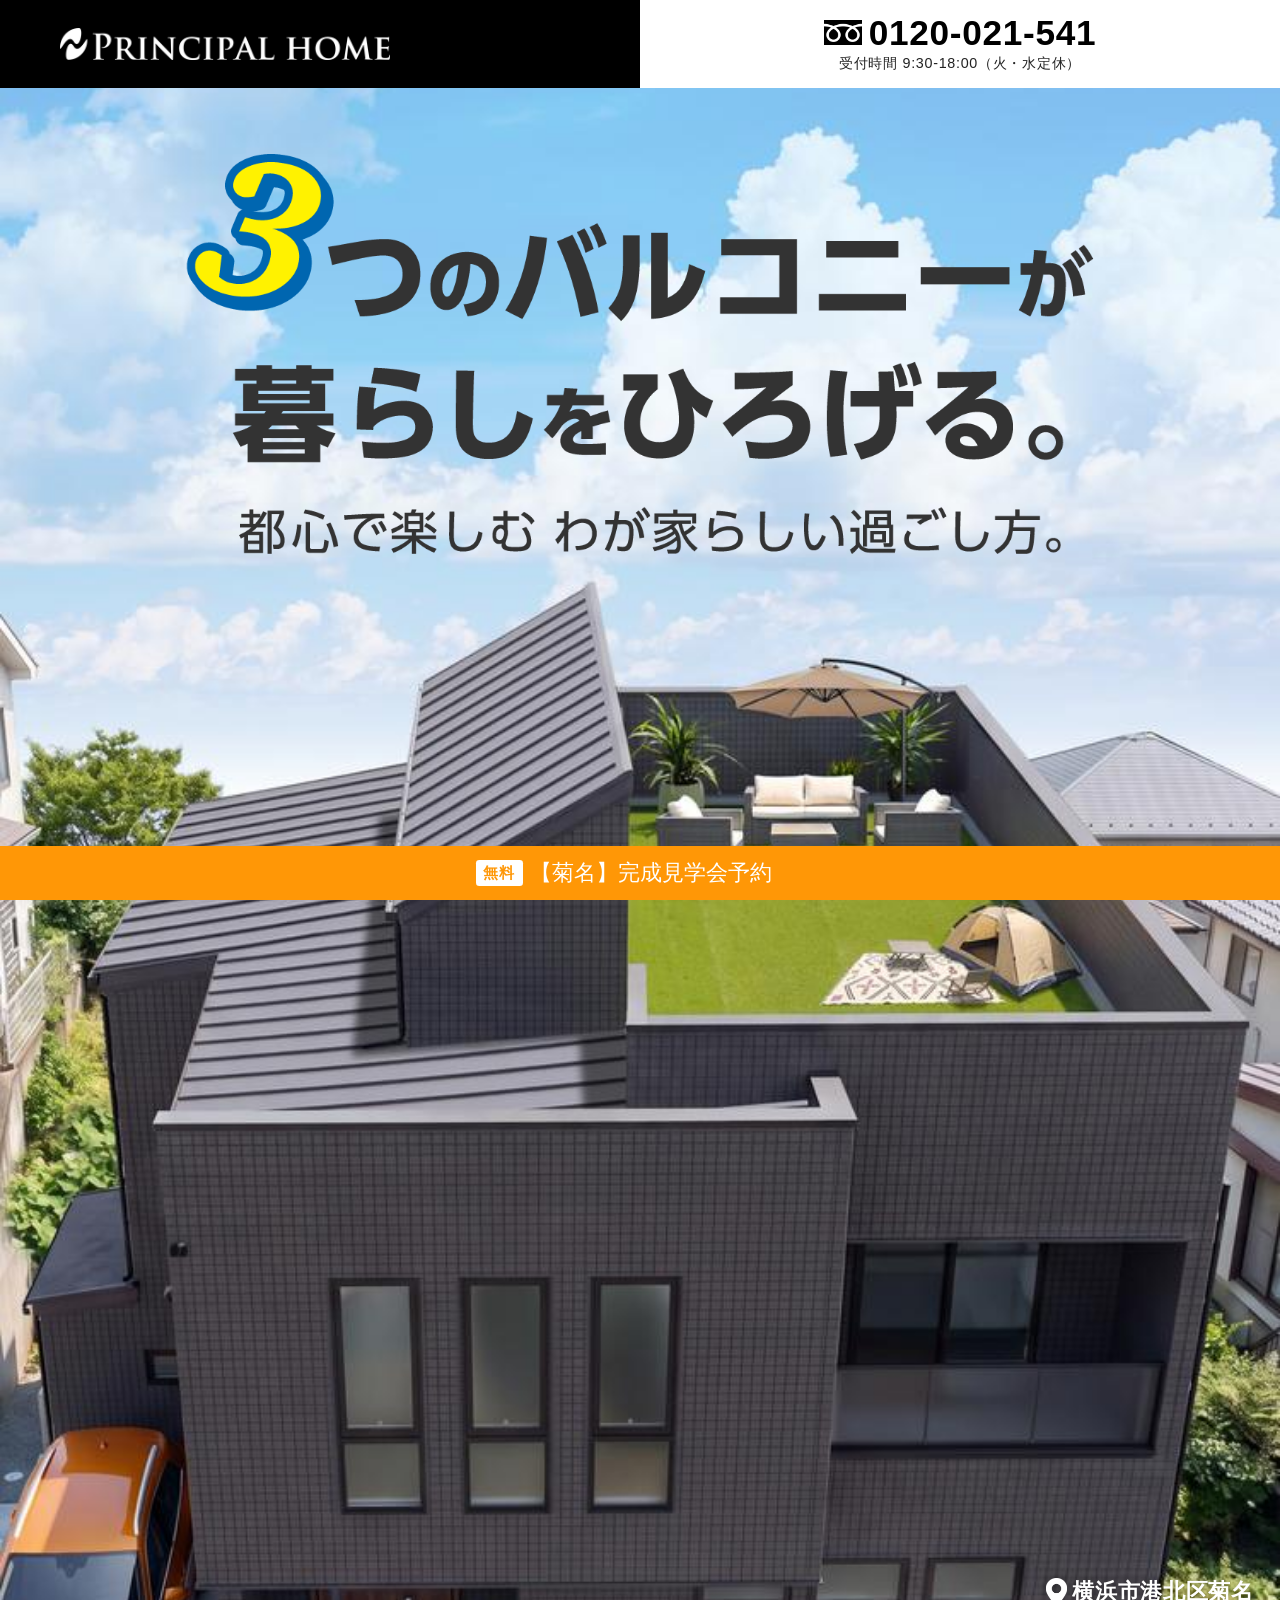
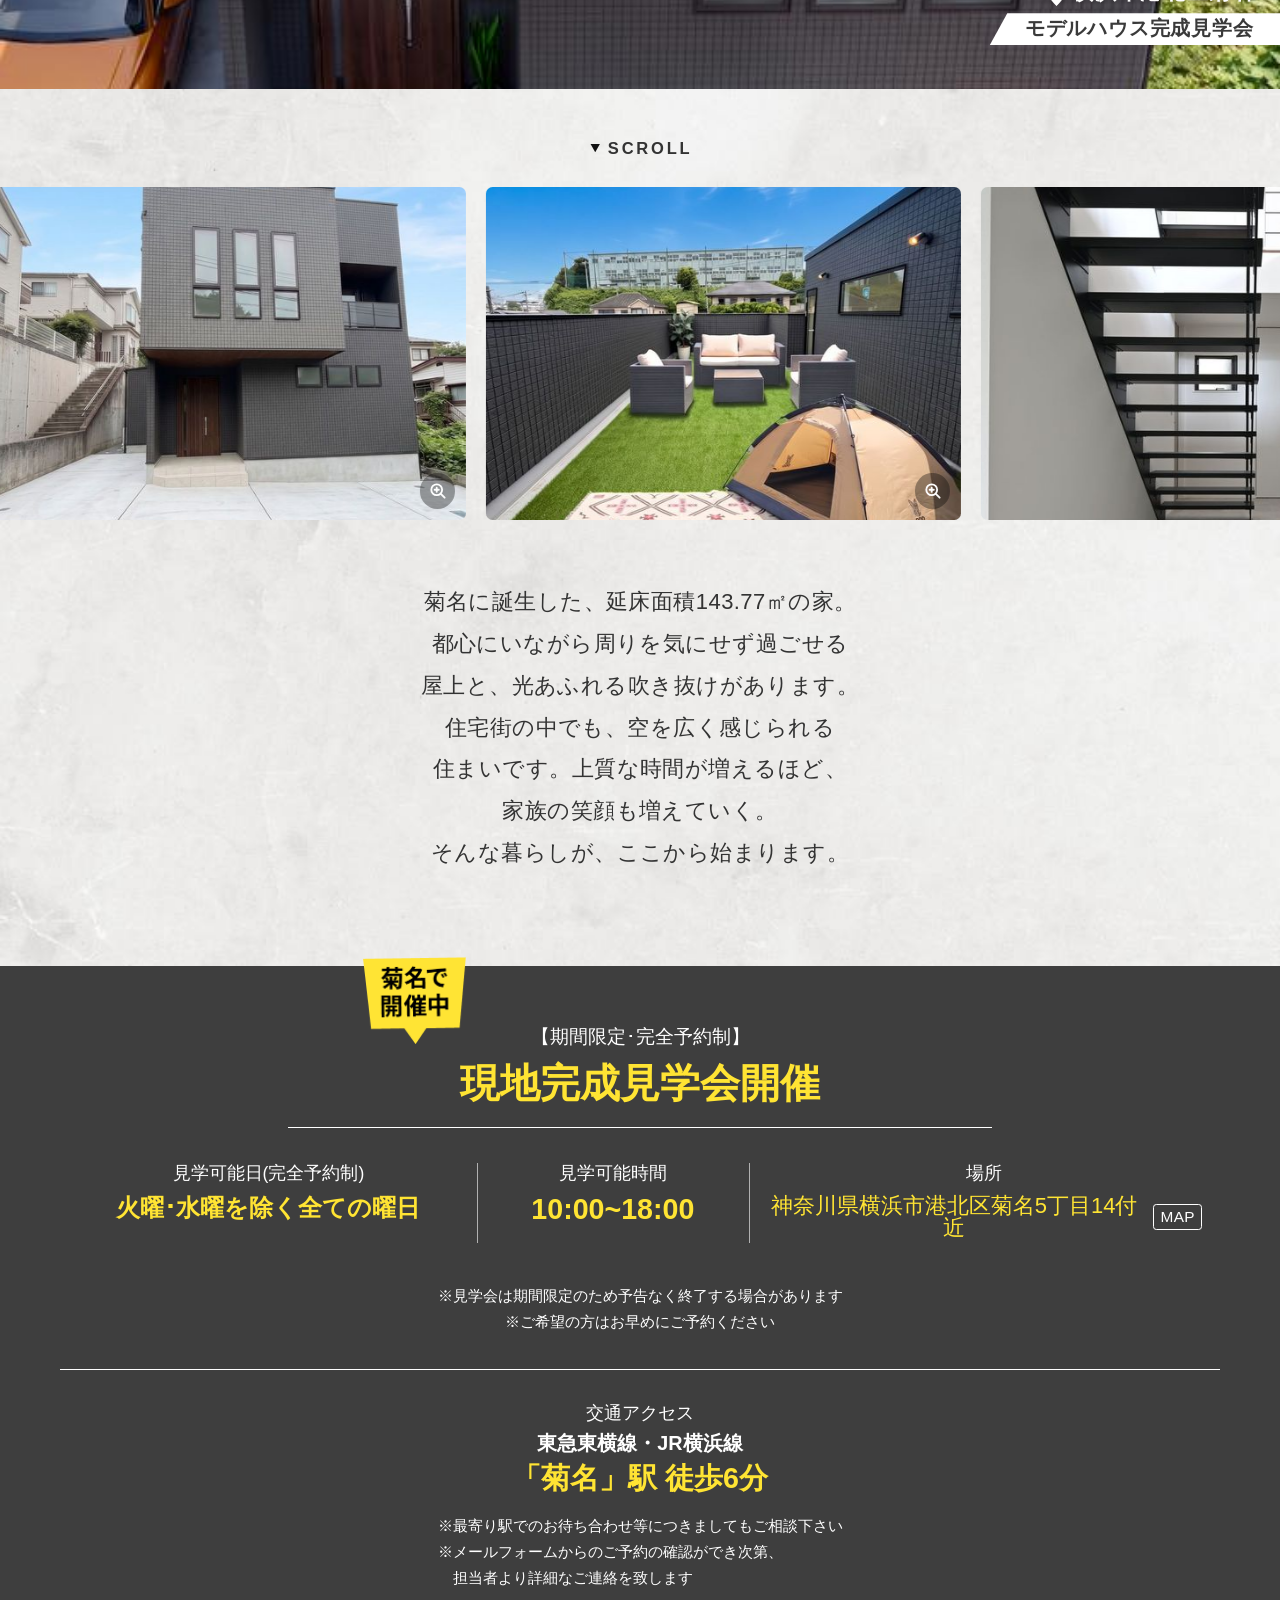
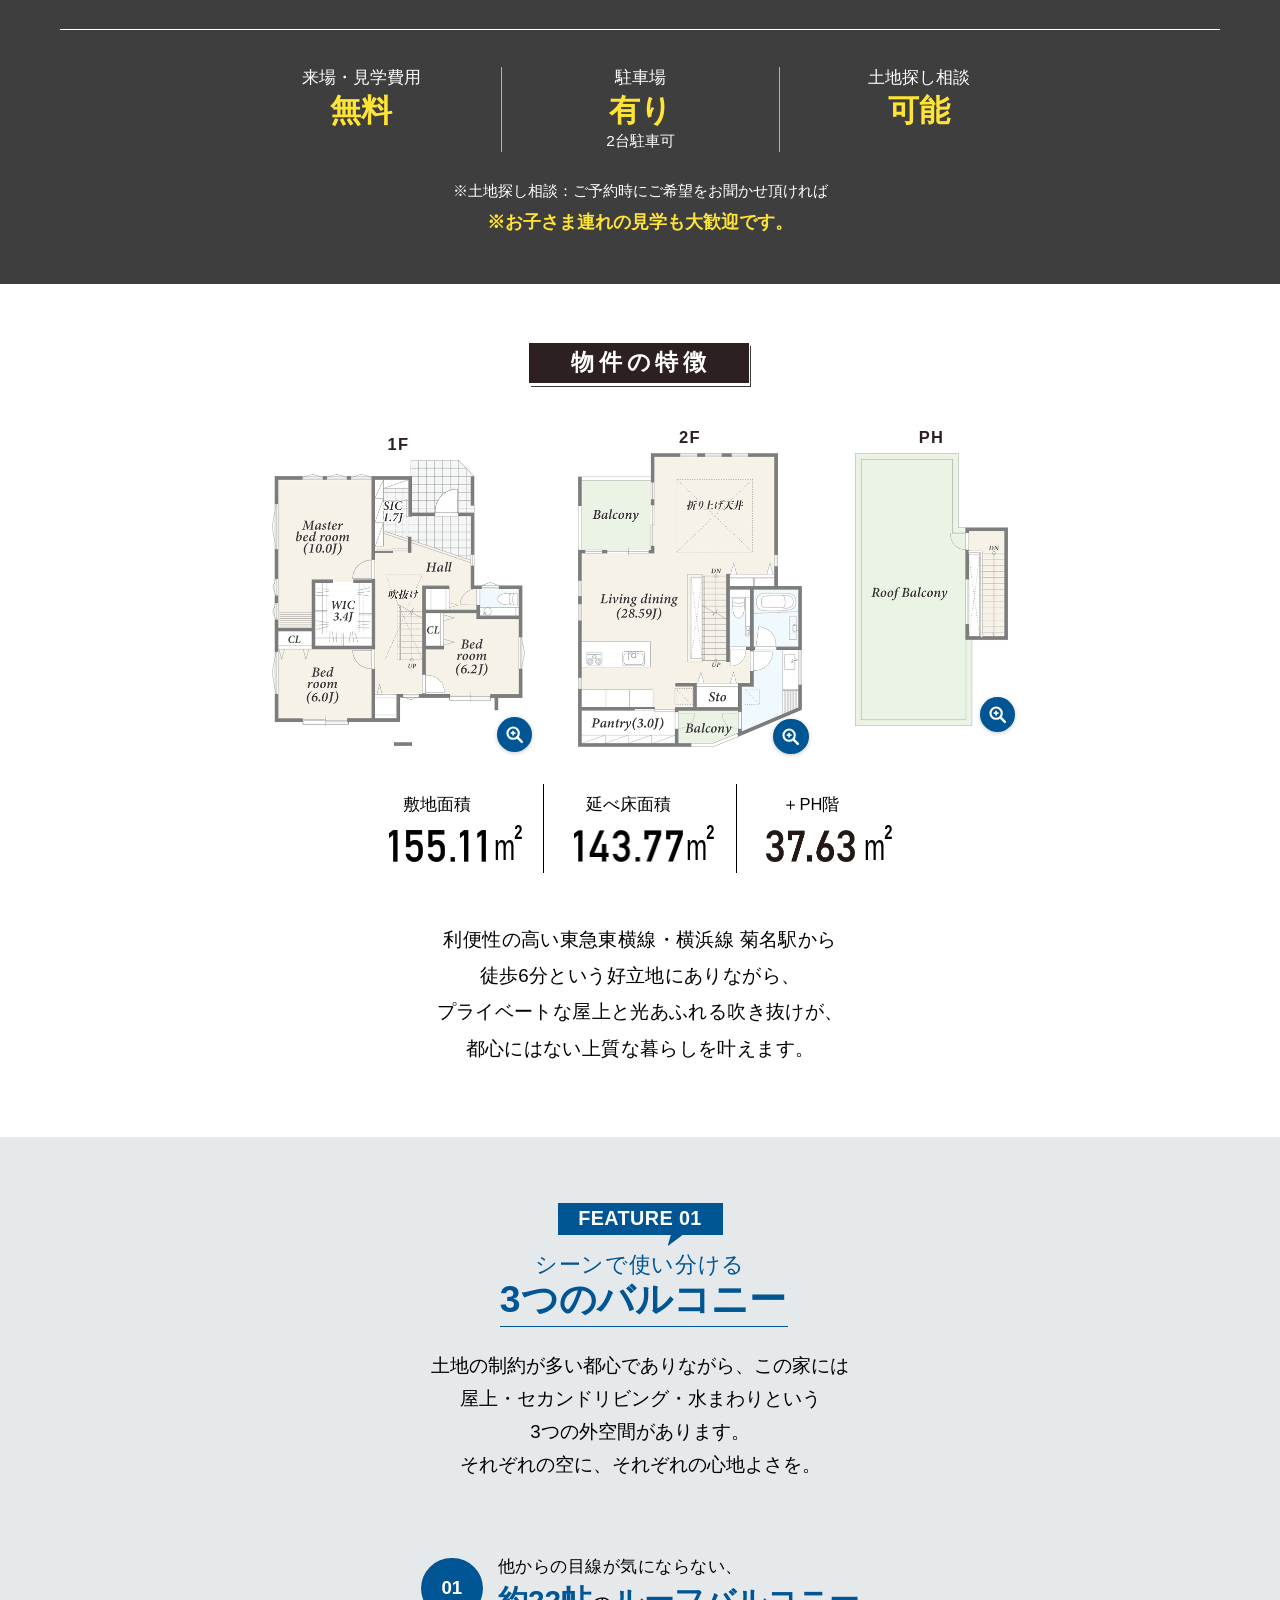
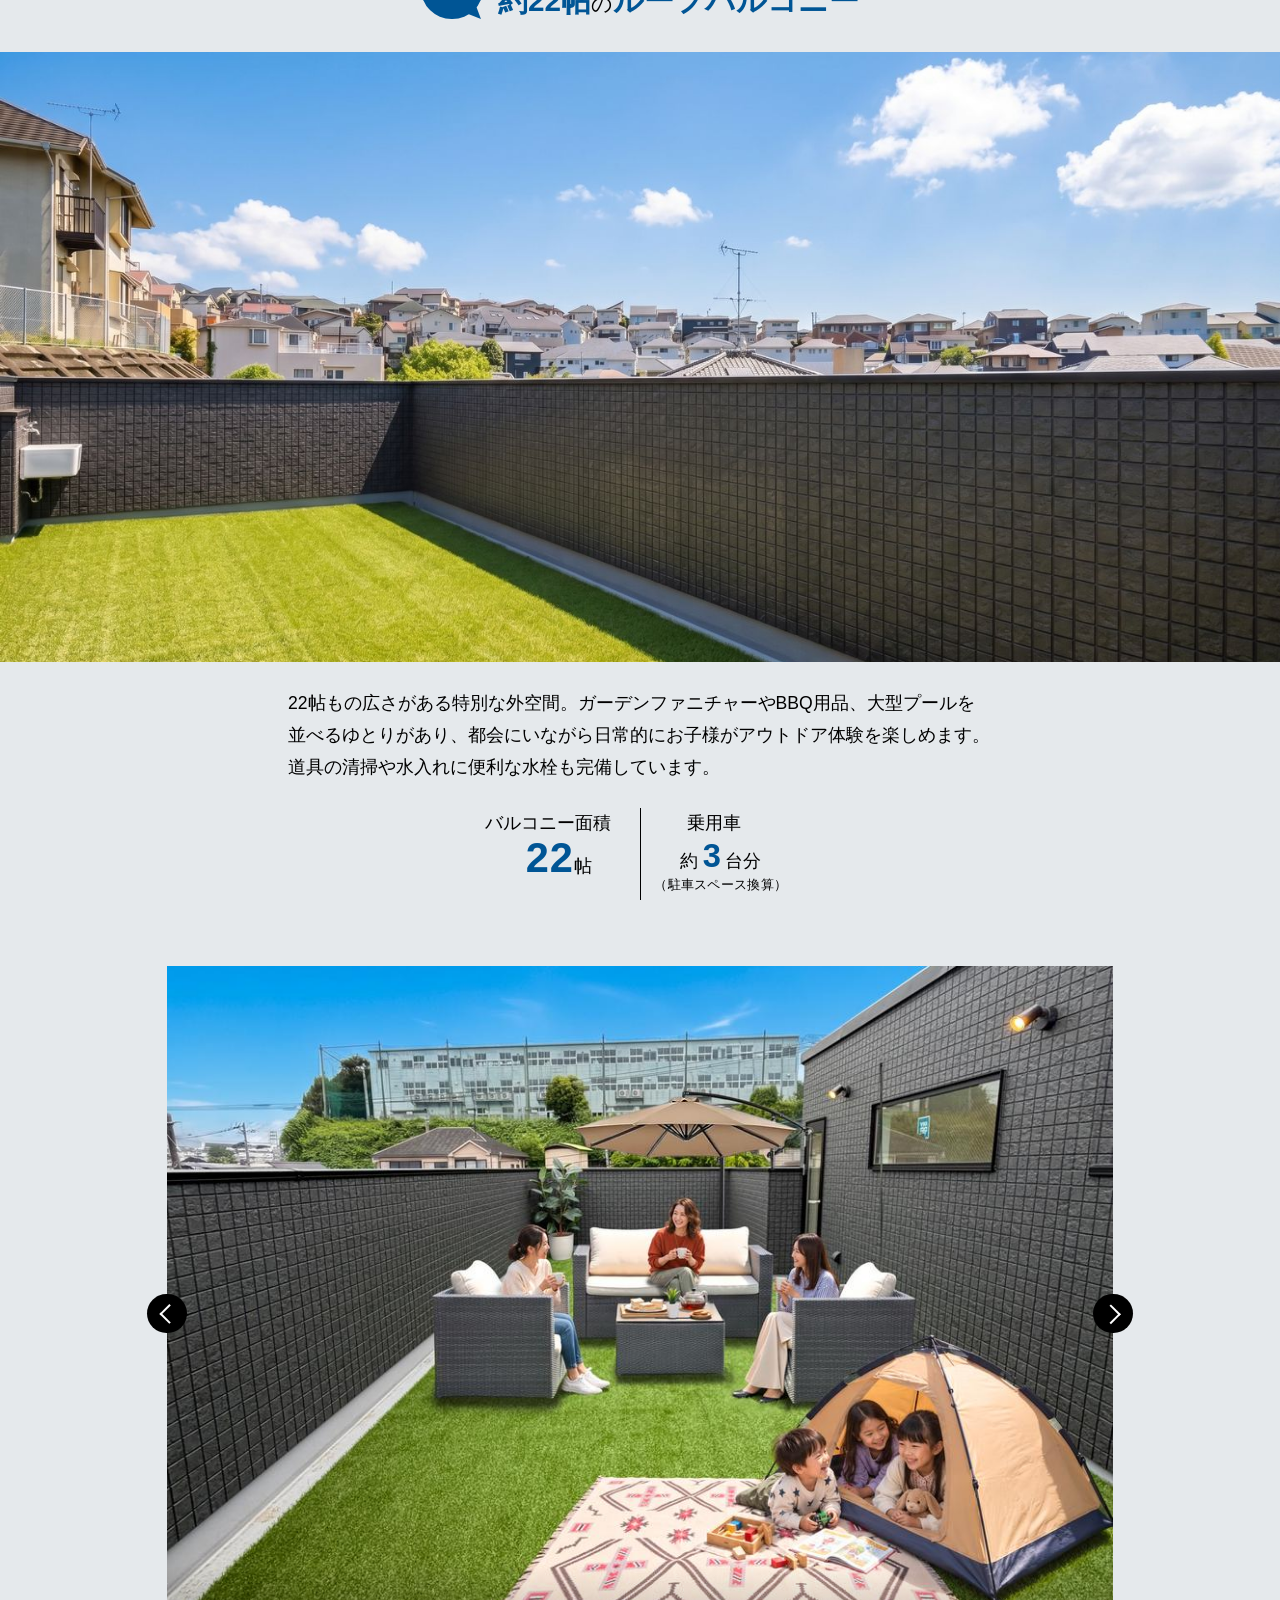
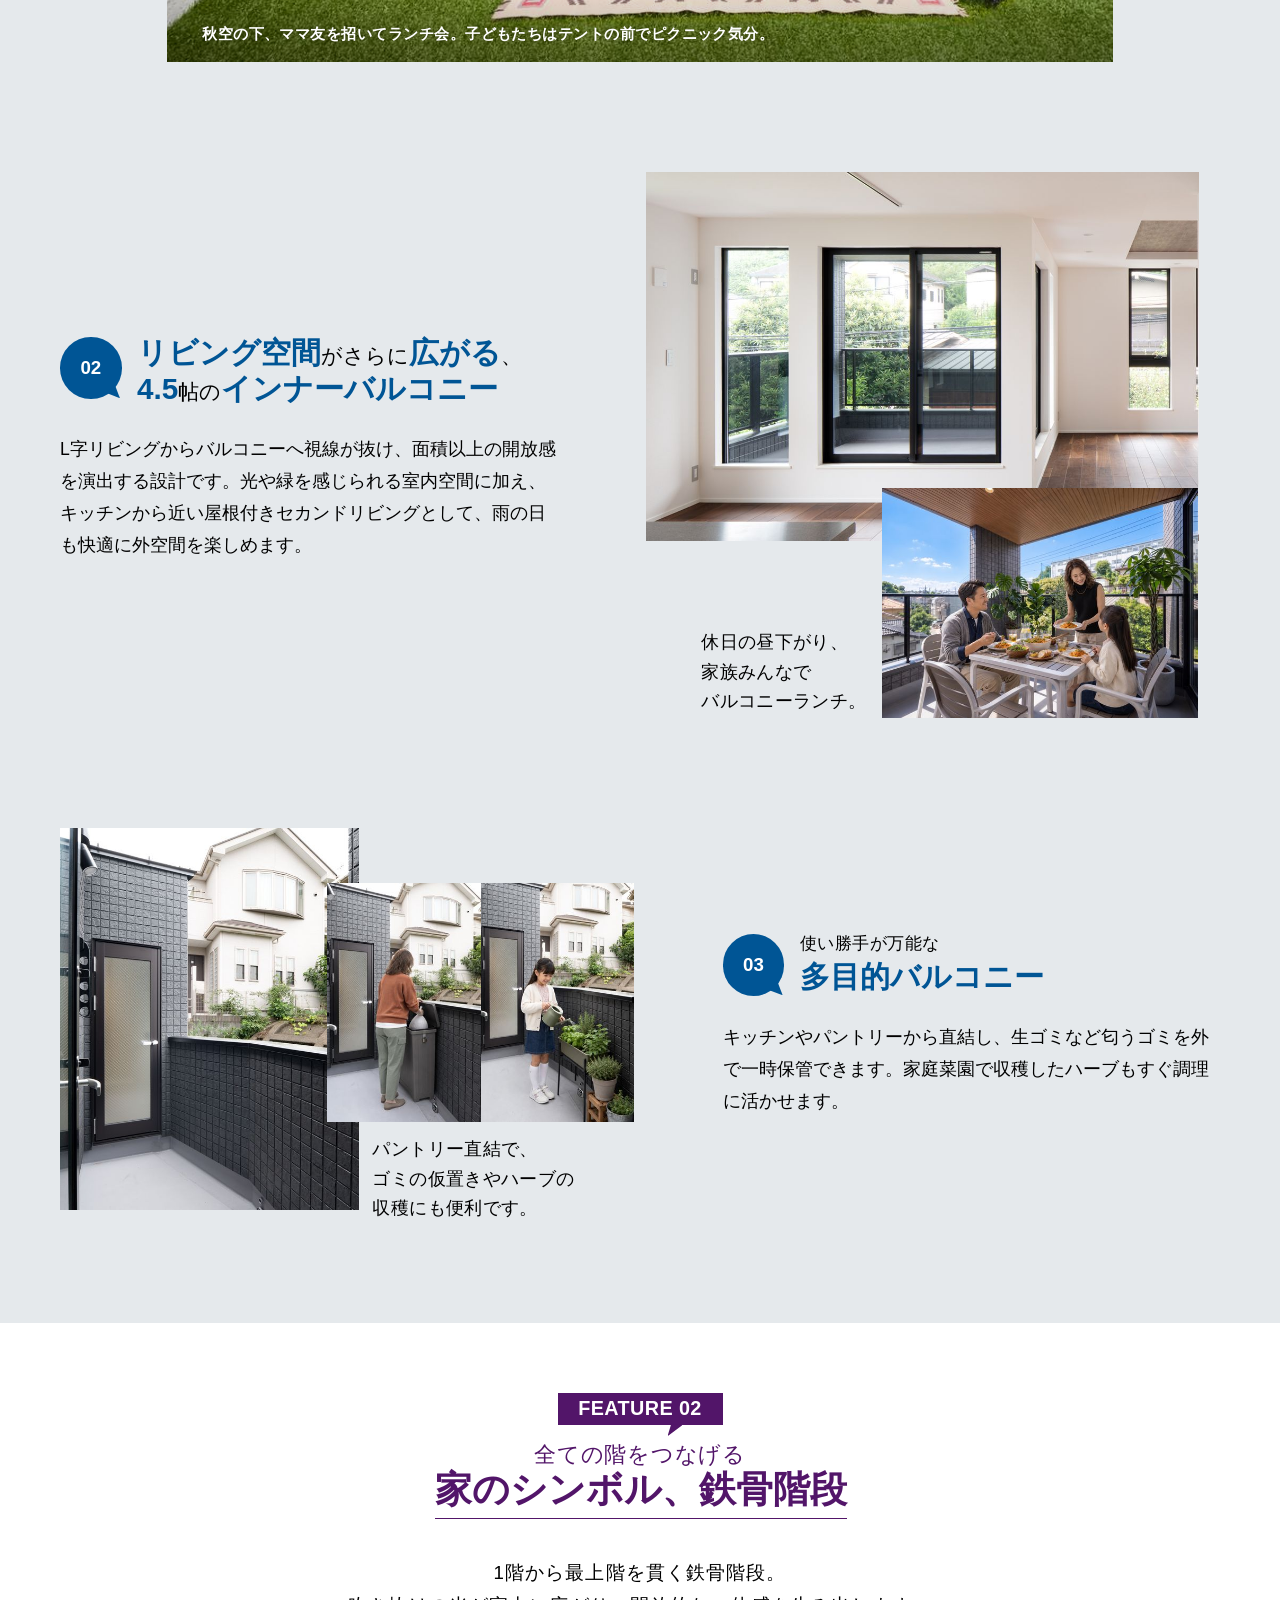
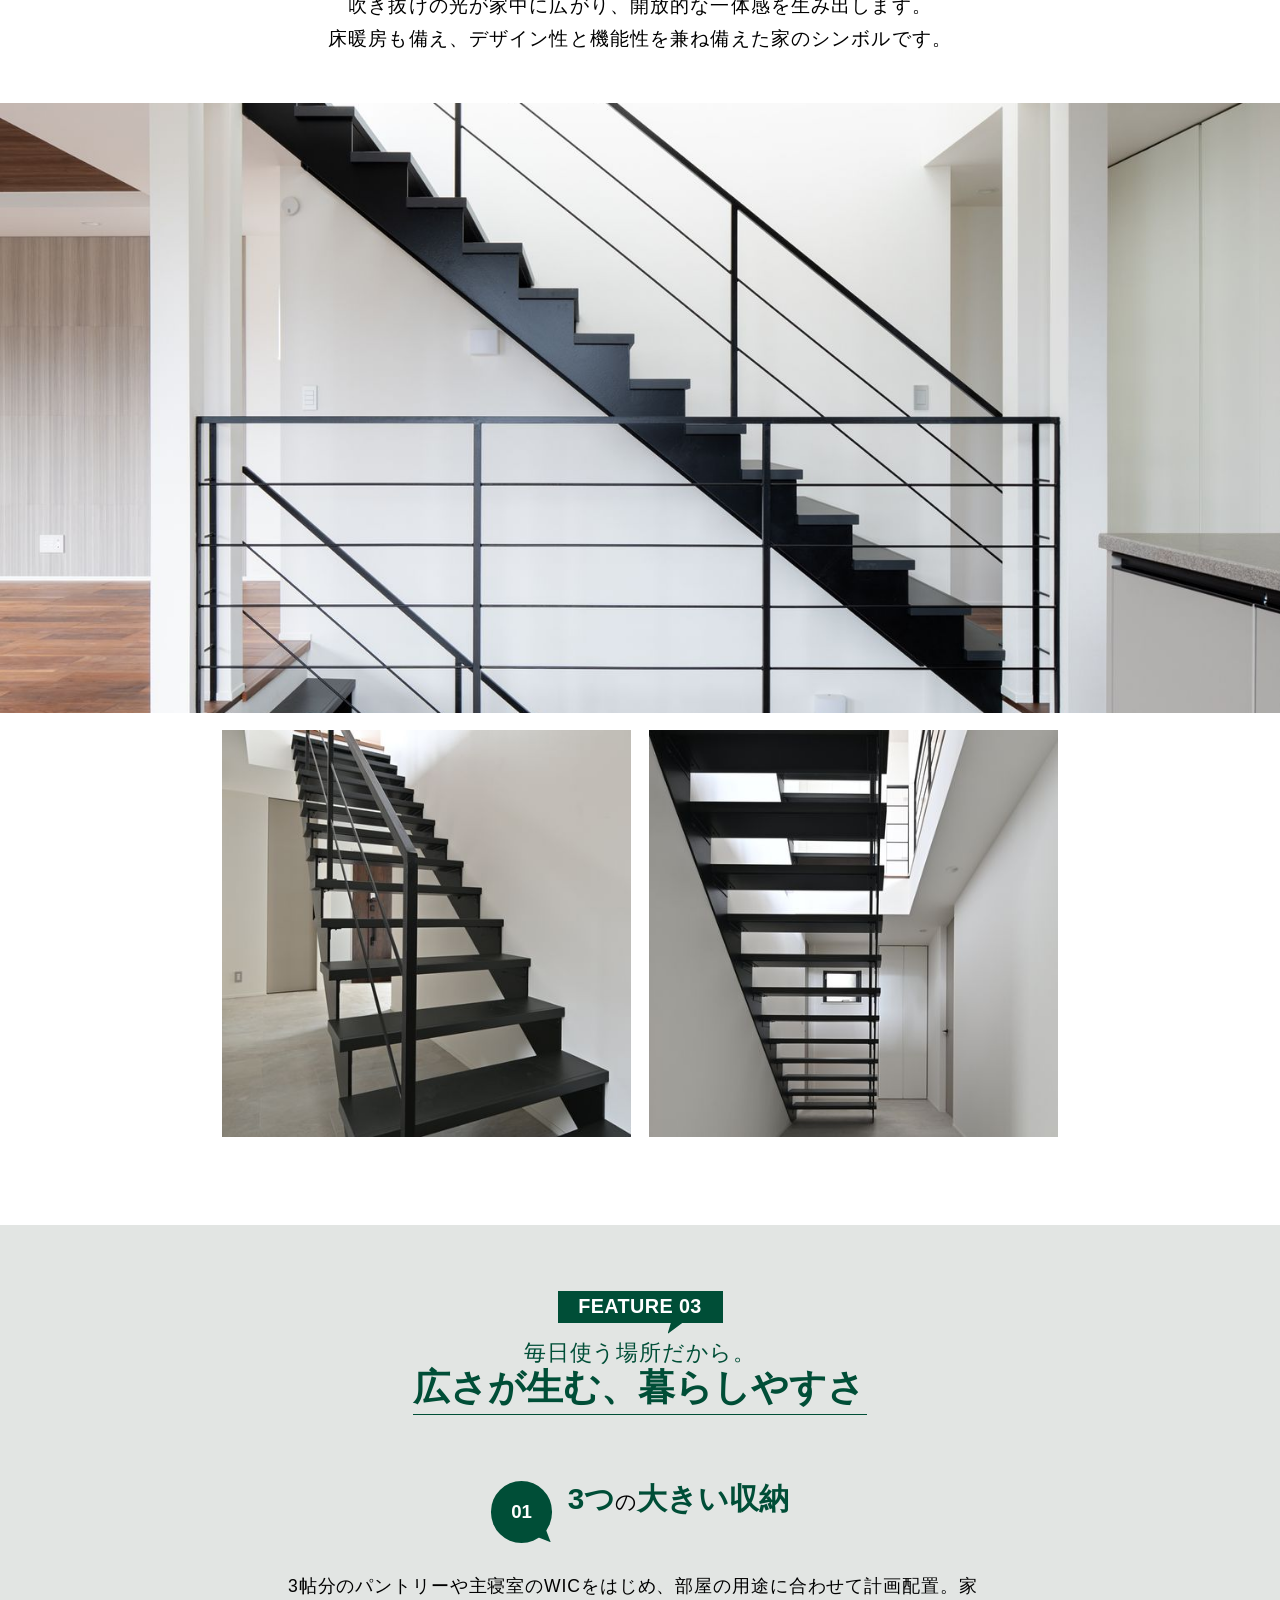
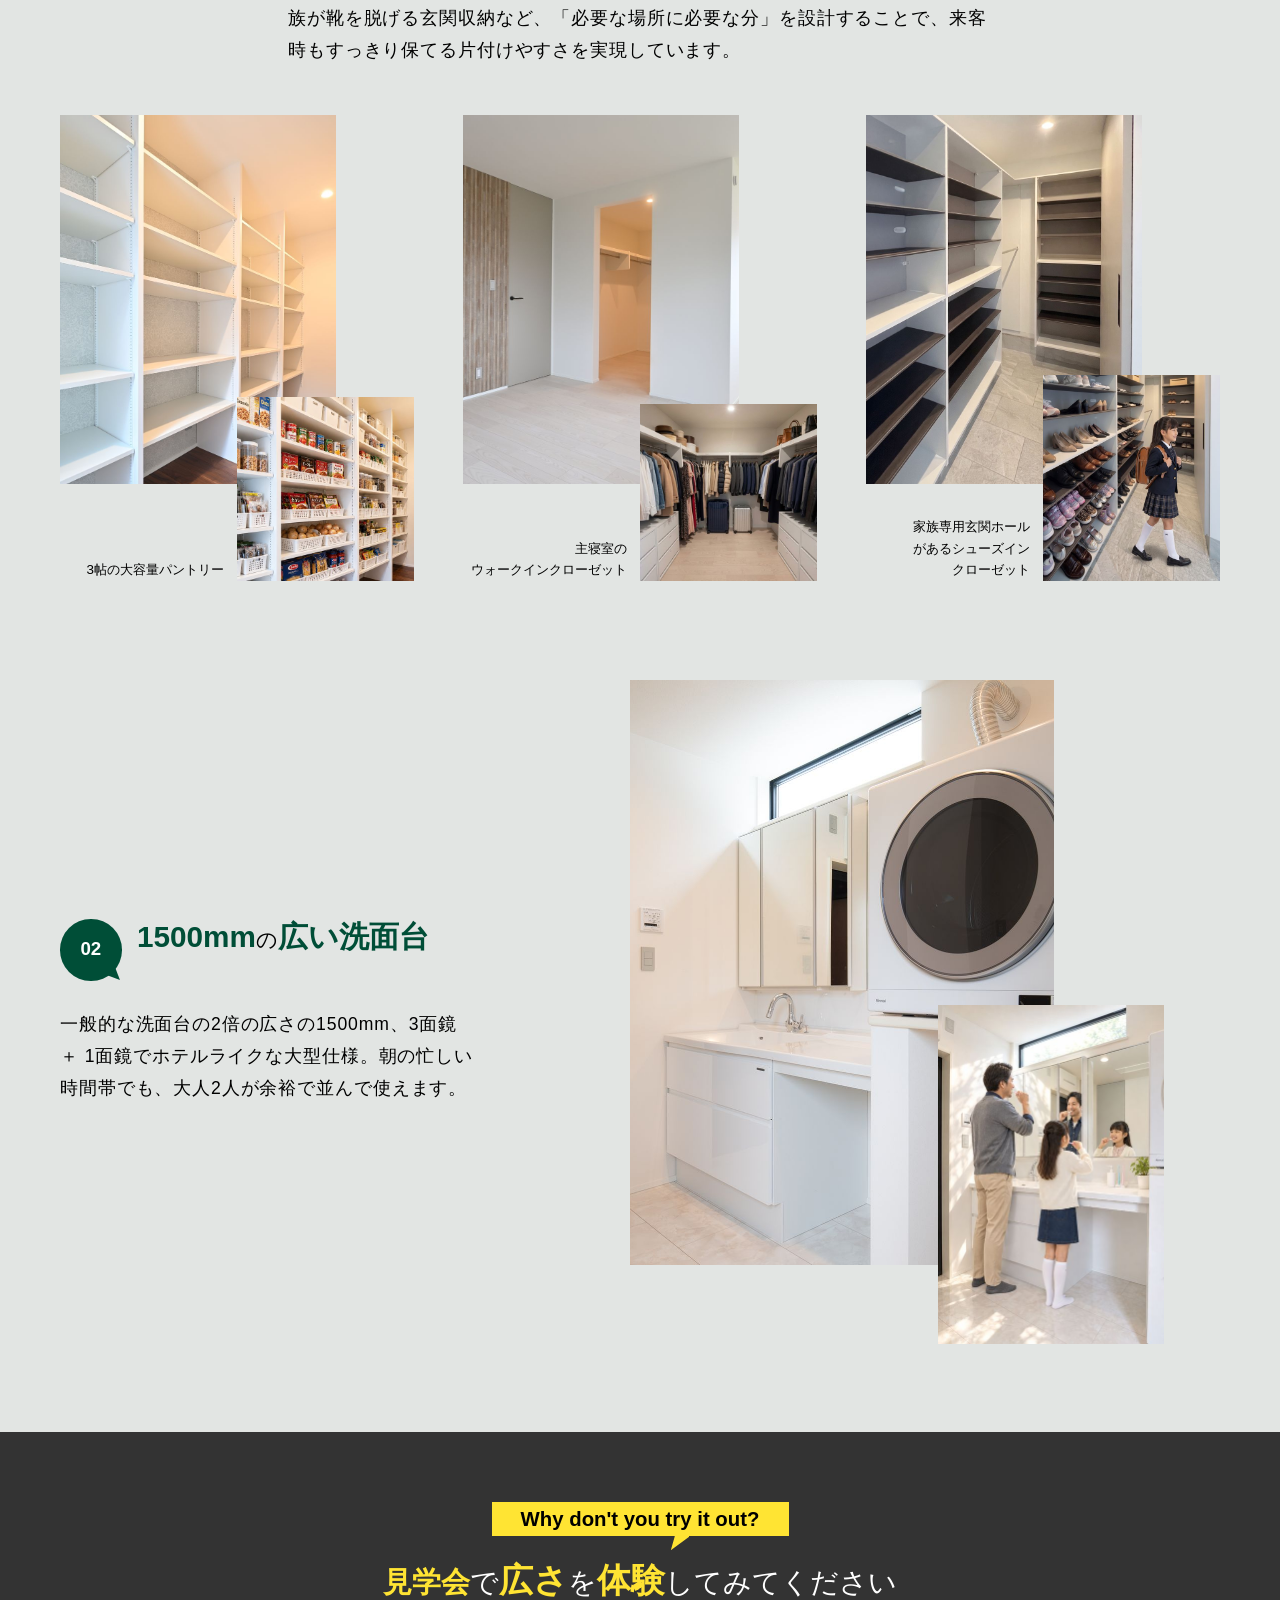
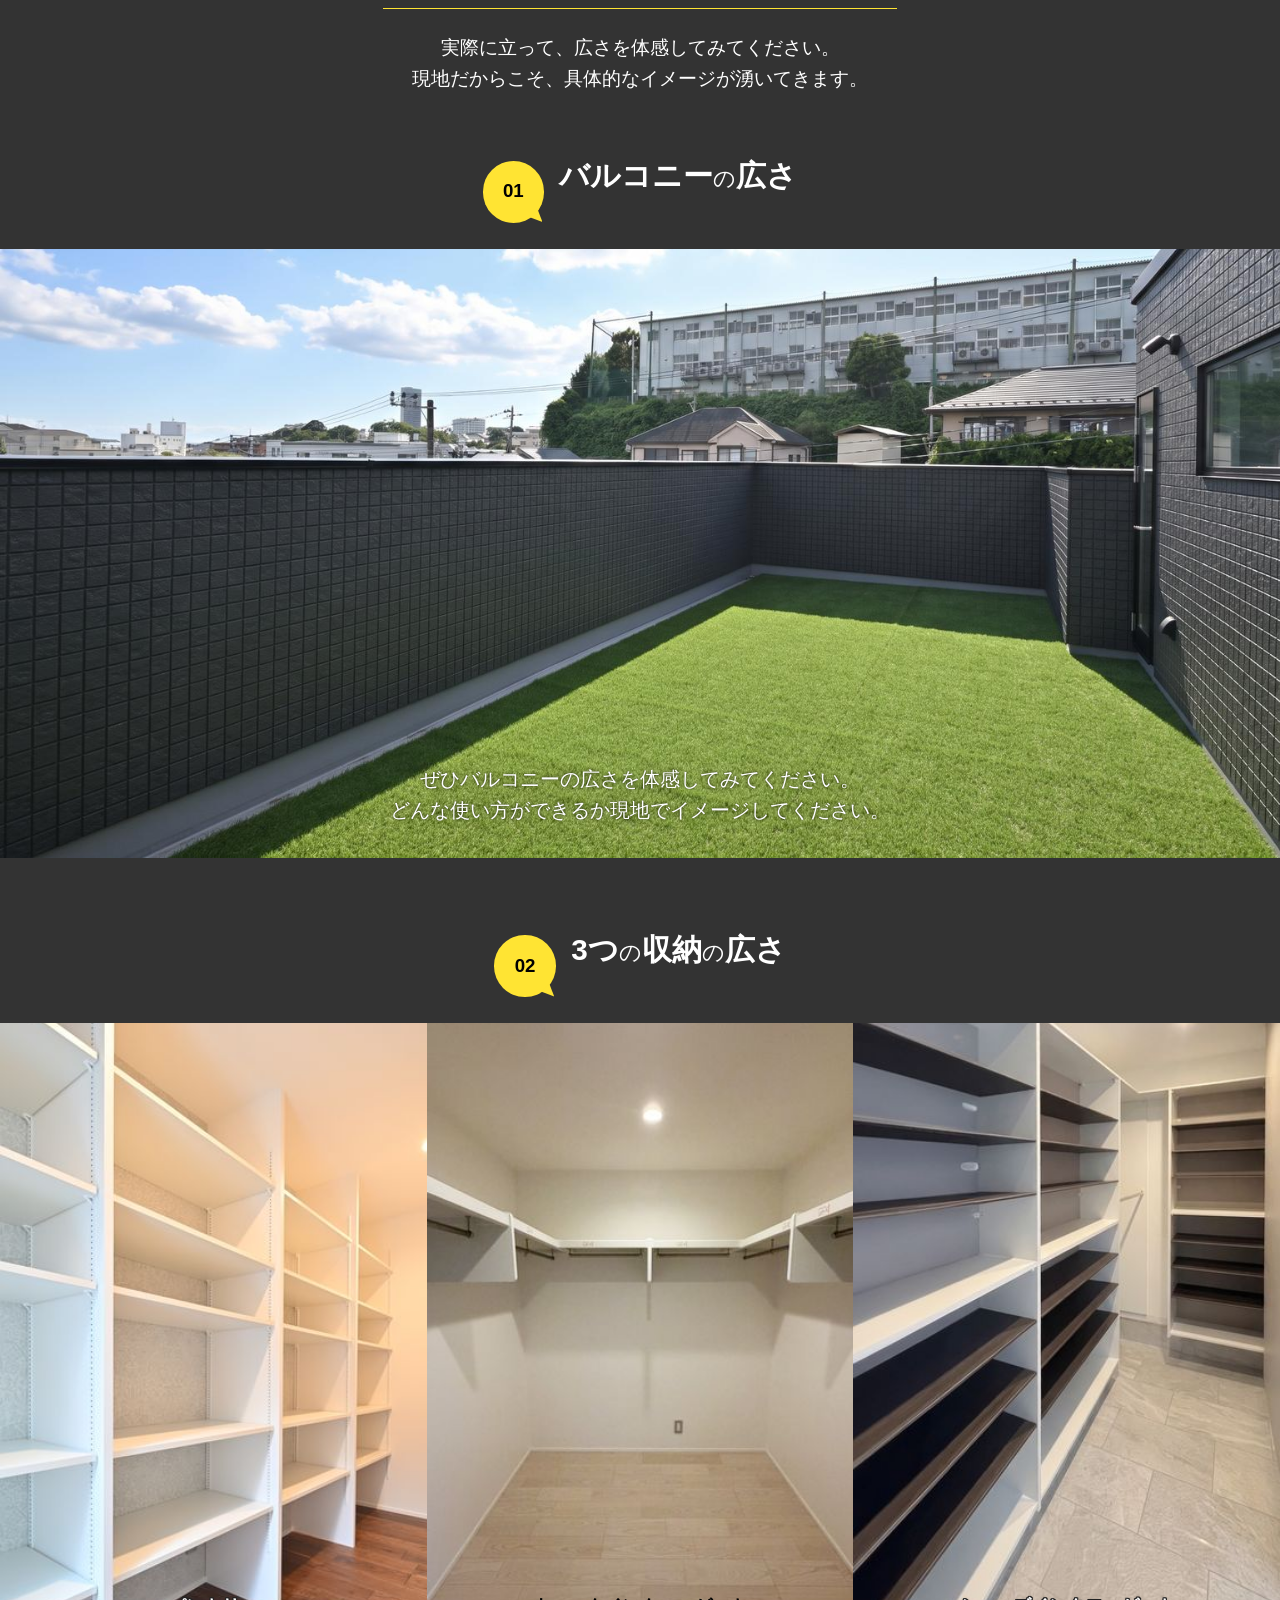
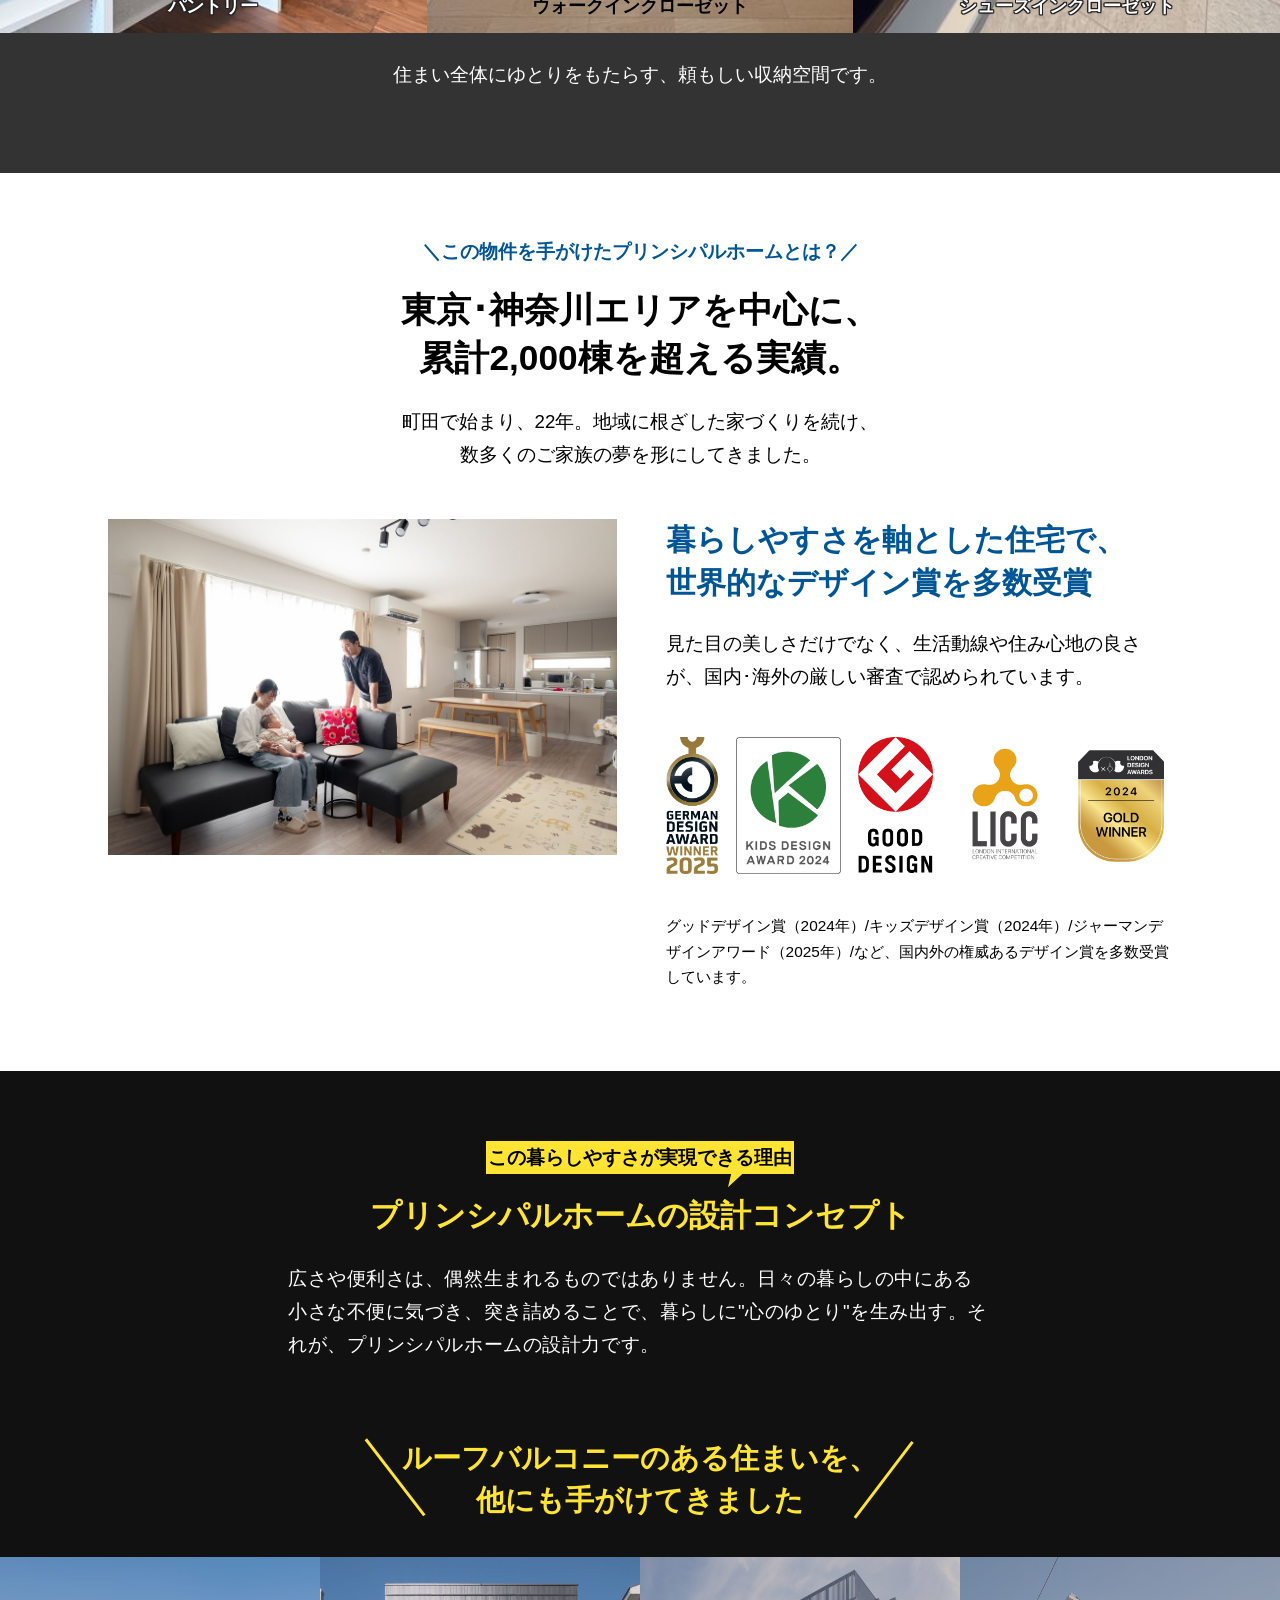
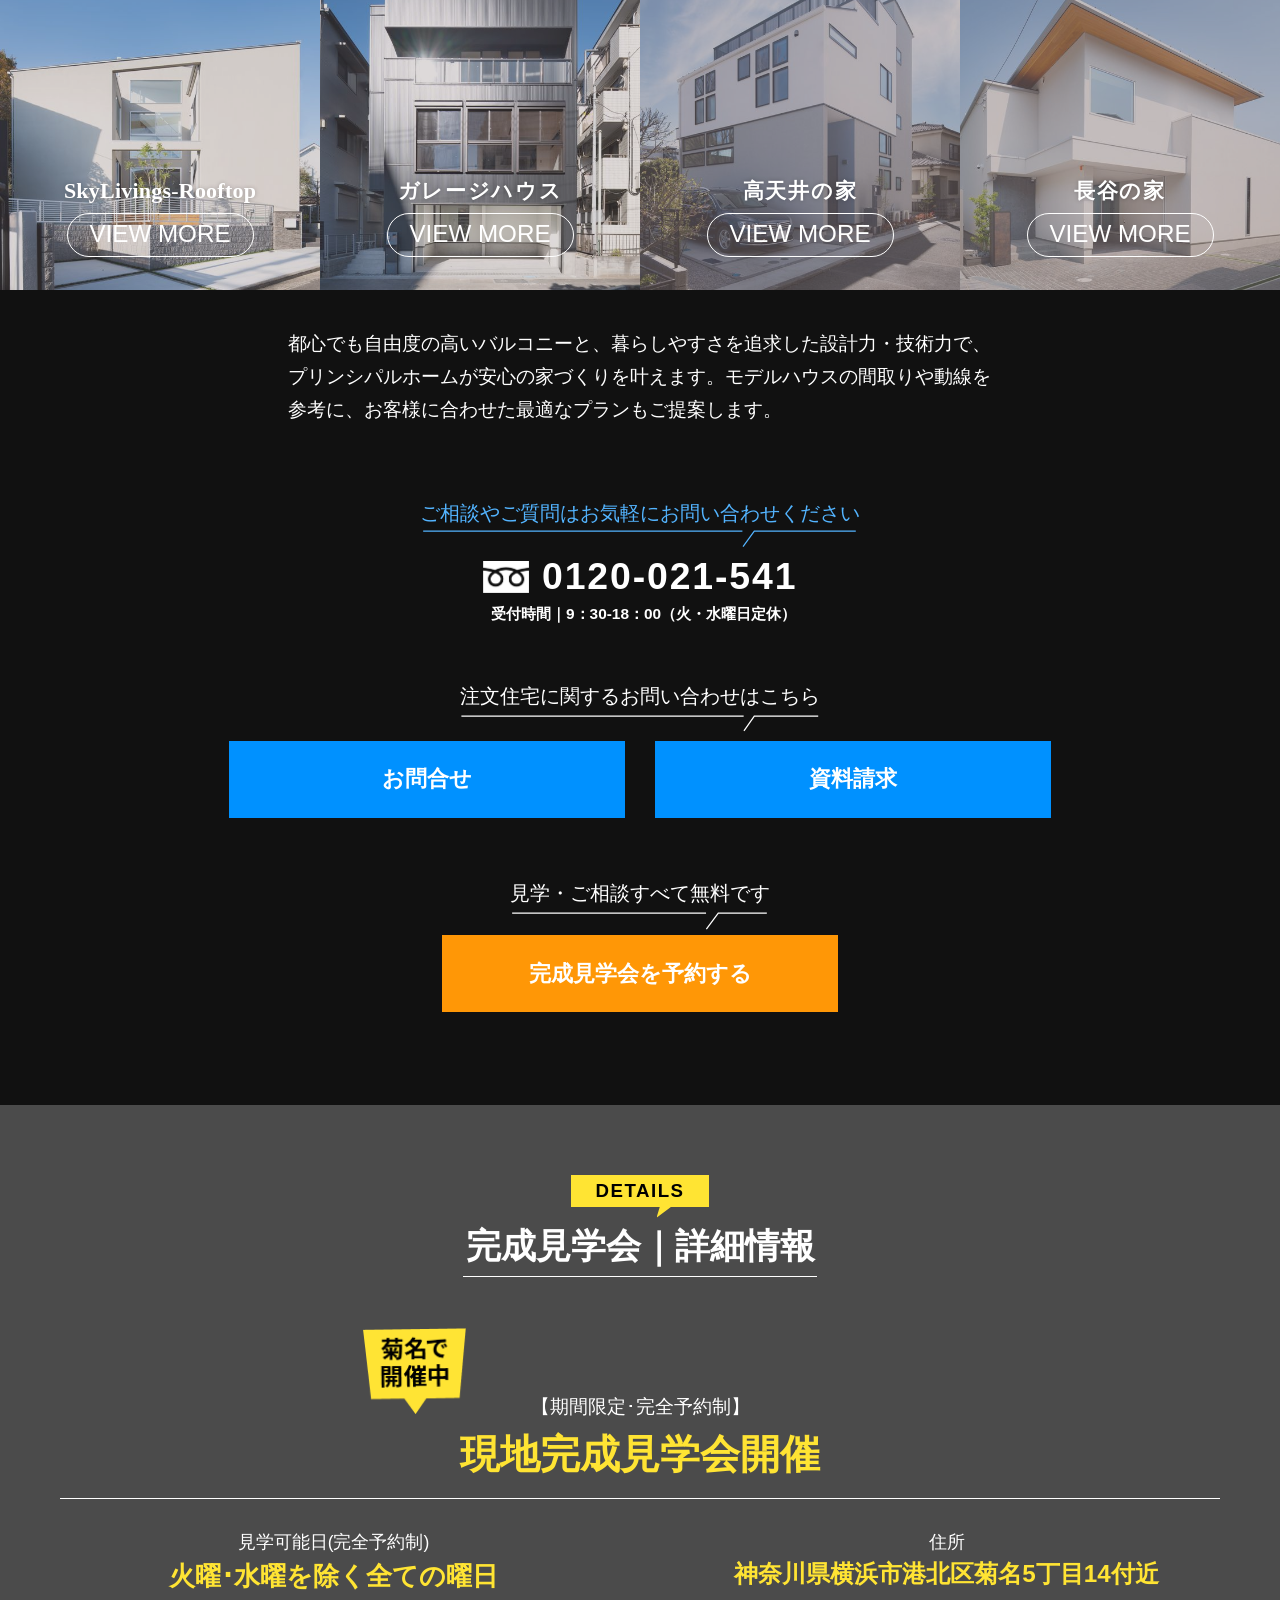
==== commit 6a722fb2: "【確認用のみ】2の「菊名で開催中」の黄色い札を戻す（ユーザー指示「黄色い札は必要です」） 札と見出しが重ならないよう、紙の上の余白（4.3rem）と【期間限定･完全予約制】の右寄せ（1.55rem）も" ====
--- a/index.html
+++ b/index.html
@@ -55,7 +55,7 @@
 
 <!-- CSS：セクションごとのCSS（css/common.css〜form.css の13ファイル）を、表示を速くするため1つにまとめたもの。
      CSSを直したら _tools/build_css.py を実行して作り直す（作業用のセクション別HTMLは今までどおり分かれたCSSを読む） -->
-<link rel="stylesheet" href="css/kikuna.min.css?v=096cc5e0">
+<link rel="stylesheet" href="css/kikuna.min.css?v=da4c8e16">
 </head>
 <body>
 <!--
@@ -168,7 +168,9 @@
     <section class="info" id="info" aria-labelledby="info-title">
       <!-- 2026-10-23 確認用：指示画像（8月_菊名LP/指示画像/2_見学会情報_20261023.png）の内容に変更。
            注意書きを見学可能日の下へ、場所の「（菊名駅から徒歩6分）」を「MAP」（Googleマップ）に、8の交通アクセス・費用などをここにも。
-           「菊名で開催中」のタグは指示画像に無いので外した -->
+           「菊名で開催中」のタグは残す（ユーザー指示） -->
+      <img decoding="async" loading="lazy" class="info__tag" data-lsrc="img/info/tag_kaisai.png" alt="菊名で開催中" width="210" height="175">
+
       <div class="info__paper">
         <div class="info__head">
           <p class="info__sub">【期間限定･完全予約制】</p>
--- a/css/kikuna.min.css
+++ b/css/kikuna.min.css
@@ -1,7 +1,7 @@
 @charset "UTF-8";
 :root{--c-ink:#333333;--c-black:#000000;--c-white:#ffffff;--c-bg:#edecea;--c-dark:#3e3e3e;--c-night:#111111;--c-yellow:#ffe433;--c-blue:#005595;--c-purple:#521569;--c-green:#004e37;--c-btn:#0091ff;--c-orange:#ff9706;--line-thin:.7px;--f-base:"Noto Sans JP","Hiragino Kaku Gothic ProN","Hiragino Sans","Yu Gothic",sans-serif}*,*::before,*::after{box-sizing:border-box}html{font-size:calc(min(100vw,768px) / 37.5);-webkit-text-size-adjust:100%}body{margin:0;font-family:var(--f-base);font-size:1.5rem;line-height:1.9;color:var(--c-ink);background:var(--c-bg);-webkit-font-smoothing:antialiased}img{max-width:100%;height:auto;display:block}a{color:inherit;text-decoration:none}ul,dl,dd{margin:0;padding:0;list-style:none}h1,h2,h3,p{margin:0}.pc-br{display:none}html.is-modal-open{overflow:hidden}img[data-lsrc]{font-size:0;color:transparent;overflow:hidden;min-height:0}.lp{max-width:768px;margin:0 auto;background:var(--c-white);overflow-x:clip}.f-head{--f-accent:var(--c-blue);text-align:center}.f-head--purple{--f-accent:var(--c-purple)}.f-head--green{--f-accent:var(--c-green)}.f-head__label{position:relative;display:inline-block;width:12.5rem;height:2.45rem;font-size:1.6rem;font-weight:700;line-height:2.45rem;letter-spacing:.02em;color:var(--c-white);background:var(--f-accent)}.f-head__label::after{content:"";position:absolute;top:calc(100% - 1px);left:8.35rem;width:1.34rem;height:calc(1rem + 1px);background:inherit;clip-path:polygon(22.5% 0,100% 0,100% 1px,0 100%,22.5% 1px)}.f-head__title{display:flex;flex-direction:column;align-items:center;margin-top:1.65rem;color:var(--f-accent)}.f-head__sub{font-size:1.75rem;font-weight:500;line-height:1;letter-spacing:.03em}.f-head__main{position:relative;left:.35rem;margin-top:.5rem;padding:0 .2rem .45rem 0;font-size:2.5rem;font-weight:700;line-height:1;border-bottom:.1rem solid var(--f-accent)}.f-head__lead{margin-top:1.95rem;font-size:1.47rem;font-weight:500;line-height:2.7rem;color:var(--c-black)}.b-head{--b-accent:var(--c-blue);position:relative;display:flex;flex-direction:column;width:max-content;font-weight:400}.b-head__num{position:absolute;top:0;display:grid;place-items:center;width:4.65rem;height:4.65rem;border-radius:50%;font-size:1.4rem;font-weight:700;line-height:1;color:var(--c-white);background:var(--b-accent)}.b-head__num::after{content:"";position:absolute;right:.15rem;bottom:.05rem;width:1.25rem;height:1.25rem;background:inherit;clip-path:polygon(3% 63%,100% 100%,63% 3%)}.b-head__label{font-size:1.2rem;line-height:1;letter-spacing:.03em}.b-head__title{font-size:1.5rem;font-weight:500;line-height:1}.b-head__title b{font-size:2.08rem;font-weight:700;color:var(--b-accent)}.pop{position:relative;margin:0}.pop img{width:100%;height:100%;object-fit:cover}.pop__btn{display:block;width:100%;height:100%;padding:0;border:0;background:none;cursor:zoom-in;-webkit-tap-highlight-color:transparent}.pop__btn:focus-visible{outline:.2rem solid var(--c-blue);outline-offset:-.2rem}.js .js-pop .pop{opacity:0;transform:translateY(4rem) rotate(-40deg) scale(.8);transition:opacity .7s ease,transform 1.1s cubic-bezier(.22,1,.36,1)}.js .js-pop.is-show .pop{opacity:1;transform:none}.js .js-pop .pop__note{opacity:0;transition:opacity .4s ease .6s}.js .js-pop.is-show .pop__note{opacity:1}@media (prefers-reduced-motion:reduce){.js .js-pop .pop{transform:none;transition:opacity .4s ease}.js .js-pop .pop__note{transition-delay:0s}}.photo-modal{position:fixed;inset:0;width:100%;height:100%;max-width:none;max-height:none;margin:0;padding:0;border:0;background:transparent;overflow:hidden}.photo-modal::backdrop{background:rgba(0,0,0,.9)}.photo-modal[open]{animation:photoFade .25s ease}@keyframes photoFade{from{opacity:0}to{opacity:1}}.photo-modal__inner{display:flex;flex-direction:column;align-items:center;justify-content:center;height:100%;margin:0;padding:6rem 1.5rem 4rem}.photo-modal__img{max-width:none;border-radius:.4rem;object-fit:cover;background:#222}.photo-modal__caption{margin-top:1.2rem;font-size:1.4rem;font-weight:500;line-height:2.2rem;letter-spacing:.04em;text-align:center;color:var(--c-white)}.photo-modal__caption span{display:inline-block}.photo-modal__close{position:absolute;top:1.5rem;right:1.5rem;width:3.6rem;height:3.6rem;padding:0;border:0;border-radius:50%;background:var(--c-white);cursor:pointer}.photo-modal__close::before,.photo-modal__close::after{content:"";position:absolute;top:50%;left:50%;width:1.7rem;height:.2rem;margin:-.1rem 0 0 -.85rem;background:#2d2020;transform:rotate(45deg)}.photo-modal__close::after{transform:rotate(-45deg)}.talk-line{display:block;width:100%;height:2rem;margin-top:.1rem}.cta-head{font-size:1.58rem;font-weight:500;line-height:1}.cta-head + .talk-line{margin-top:.2rem}.cta-btn{display:flex;align-items:center;justify-content:center;width:27.3rem;height:6.1rem;margin:.4rem auto 0;font-size:1.76rem;font-weight:700;line-height:1;color:var(--c-white);transition:filter .3s ease}@media (hover:hover){.cta-btn:hover{filter:brightness(1.08)}}.cta-btn--blue{background:var(--c-btn)}.cta-btn--orange{background:var(--c-orange)}.reserve-cta{text-align:center}.s-head{text-align:center}.s-head__label{position:relative;display:inline-block;min-width:12.5rem;height:2.45rem;padding:0 1.5rem;font-size:1.5rem;font-weight:700;line-height:2.45rem;letter-spacing:.08em;color:var(--c-black);background:var(--c-yellow)}.s-head__label::after{content:"";position:absolute;top:calc(100% - 1px);left:62%;width:1.34rem;height:calc(1rem + 1px);background:inherit;clip-path:polygon(22.5% 0,100% 0,100% 1px,0 100%,22.5% 1px)}.s-head__sub{margin-top:1.65rem;font-size:1.5rem;font-weight:500;line-height:1}.s-head__title{display:table;margin:1.65rem auto 0;padding:0 .2rem .55rem;font-size:2.3rem;font-weight:700;line-height:1.2;border-bottom:.1rem solid currentColor}.s-head__sub + .s-head__title{margin-top:.75rem}.s-head__lead{margin-top:1.9rem;font-size:1.4rem;font-weight:500;line-height:2.3rem}.data-table{width:34.5rem;margin:0 auto;border-top:.1rem solid var(--c-dark);text-align:left}.data-table__row{display:grid;grid-template-columns:8.6rem 1fr;border-bottom:.1rem solid #d6d6d6}.data-table dt{display:flex;align-items:center;padding:1.2rem 1rem;font-size:1.3rem;font-weight:700;line-height:1.9rem;color:var(--c-white);background:var(--c-dark)}.data-table__row + .data-table__row dt{box-shadow:0 -.1rem 0 rgba(255,255,255,.18)}.data-table dd{padding:1.2rem 0 1.2rem 1.2rem;font-size:1.35rem;font-weight:400;line-height:2.1rem;color:var(--c-black);overflow-wrap:anywhere}.data-table dd small{display:block;margin-top:.3rem;font-size:1.15rem;line-height:1.8rem;color:#555}:root{--sticky-cta-h:65px}@media (min-width:768px) and (max-width:1024px){:root{--sticky-cta-h:70px}}@media (min-width:1025px){:root{--sticky-cta-h:4.9rem}}.sticky-cta{position:fixed;left:0;right:0;bottom:0;z-index:90;display:flex;align-items:center;justify-content:center;height:var(--sticky-cta-h);padding-right:2.9rem;font-size:min(2rem,23px);font-weight:500;line-height:1;letter-spacing:0;color:var(--c-white);background:transparent;transform:translateY(100%);visibility:hidden;transition:transform .4s ease,visibility .4s;-webkit-tap-highlight-color:transparent}.sticky-cta::before{content:"";position:absolute;inset:0;z-index:-1;background:var(--c-orange)}.sticky-cta.is-shown{transform:none;visibility:visible}.sticky-cta__free{flex:none;margin-right:.7rem;padding:.38em .5em .32em;border-radius:.3rem;font-size:.68em;font-weight:700;line-height:1;letter-spacing:.06em;color:var(--c-orange);background:var(--c-white)}body.has-sticky-cta{padding-bottom:var(--sticky-cta-h)}@media (prefers-reduced-motion:reduce){.sticky-cta{transition:none}}.back-top{position:fixed;right:.7rem;bottom:12%;z-index:95;display:flex;flex-direction:column;align-items:center;padding:0;border:0;background:none;color:rgba(120,120,120,.85);cursor:pointer;opacity:0;visibility:hidden;transition:opacity .3s,visibility .3s;-webkit-tap-highlight-color:transparent}.back-top.is-visible{opacity:1;visibility:visible}.back-top span{margin-top:7.5rem;writing-mode:vertical-lr;font-size:1.2rem;font-weight:400;letter-spacing:.2em}.back-top::after{content:"";position:absolute;left:50%;bottom:4rem;width:1px;height:5.5rem;background:currentColor}.back-top::before{content:"";position:absolute;left:50%;top:calc(100% - 9.5rem);width:1px;height:1.6rem;margin-left:-.5px;background:currentColor;transform:translateX(-50%) rotate(30deg);transform-origin:top}@media (min-width:768px){:root{--pc-max:1200px;--pc-pad:clamp(20px,5vw,60px)}html{font-size:11px}.lp{max-width:none}.pc-br{display:inline}.sp-br{display:none}.pc-inner{max-width:calc(var(--pc-max) + var(--pc-pad) * 2);margin-left:auto;margin-right:auto;padding-left:var(--pc-pad);padding-right:var(--pc-pad)}.f-head__label{width:15rem;height:2.9rem;font-size:1.8rem;line-height:2.9rem}.f-head__label::after{left:10rem}.f-head__sub{font-size:2rem}.f-head__main{font-size:3.4rem;padding-bottom:.7rem}.f-head__lead{font-size:1.7rem;line-height:3rem}.s-head__label{height:2.9rem;padding:0 2rem;font-size:1.7rem;line-height:2.9rem}.s-head__sub{font-size:1.8rem}.s-head__title{font-size:3.2rem;padding-bottom:.8rem}.s-head__lead{font-size:1.6rem;line-height:2.8rem}.cta-head{font-size:1.8rem}.talk-line{width:42.72rem;height:2.28rem;margin-left:auto;margin-right:auto}.cta-btn{width:36rem;height:7rem;font-size:2rem}.data-table{width:100%;max-width:80rem}.data-table__row{grid-template-columns:16rem 1fr}.data-table dt{padding:1.6rem 2rem;font-size:1.5rem}.data-table dd{padding:1.6rem 2rem;font-size:1.5rem;line-height:2.6rem}.back-top{right:7px}.back-top span{margin-top:75px;font-size:12px}.back-top::after{bottom:40px;height:55px}.back-top::before{top:calc(100% - 95px);height:16px}}@media (min-width:1025px){.back-top{right:19px;bottom:10%}.back-top span{margin-top:110px;font-size:14px}.back-top::after{bottom:50px;height:90px}.back-top::before{top:calc(100% - 140px);height:24px}}
 :root{--header-h:4.2rem;--marquee-duration:60s}.header{position:sticky;top:0;z-index:100;display:grid;grid-template-columns:1fr 1fr;height:var(--header-h)}.header__logo{display:flex;align-items:center;padding-left:1.05rem;background:var(--c-black)}.header__logo a{display:block;width:16.6rem}.header__logo img{width:100%}.header__tel{display:flex;flex-direction:column;justify-content:center;align-items:center;padding-bottom:.25rem;background:var(--c-white);color:var(--c-black);line-height:1}.header__tel-num{display:flex;align-items:center;gap:.3rem;font-size:1.92rem;font-weight:700;letter-spacing:.02em}.header__tel-num img{width:auto;height:1.38rem}.header__tel-time{margin-top:.4rem;font-size:1rem;font-weight:400;letter-spacing:.05em;font-feature-settings:"palt";color:#222}.fv{position:relative}.fv__hero{position:relative;aspect-ratio:1608 / 2205;overflow:hidden}.fv__hero picture{display:block;height:100%}.fv__main{width:100%;height:100%;object-fit:cover}.fv__copy{position:absolute;top:2.19rem;left:3rem;width:30.36rem}.fv__place{position:absolute;right:0;bottom:2.15rem;display:flex;flex-direction:column;align-items:flex-end}.fv__area{display:flex;align-items:center;gap:.3rem;margin-right:1.48rem;font-size:1.6rem;font-weight:700;line-height:1;letter-spacing:.03em;color:var(--c-white);text-shadow:0 0 .6rem rgba(0,0,0,.35)}.fv__pin{width:1.5rem;height:auto;filter:drop-shadow(0 0 .4rem rgba(0,0,0,.3))}.fv__label{margin-top:.45rem;padding:0 1.48rem 0 2.3rem;font-size:1.42rem;font-weight:700;line-height:2.1rem;letter-spacing:.04em;color:#3a3a3a;background:var(--c-white);clip-path:polygon(1.15rem 0,100% 0,100% 100%,0 100%)}.fv__lower{padding:2.95rem 0 4.6rem;background:var(--c-bg) url("../img/bg_texture.jpg") center top / cover no-repeat}.fv__scroll{display:flex;align-items:center;justify-content:center;gap:.7rem;font-size:1.36rem;font-weight:700;line-height:1;letter-spacing:.17em;color:var(--c-ink);padding-left:.17em}.fv__scroll::before{content:"";width:.9rem;height:.8rem;background:#111;clip-path:polygon(0 0,100% 0,50% 100%)}.fv__slider{margin-top:1.8rem;overflow:hidden}.fv__track{display:flex;width:max-content;animation:fvMarquee var(--marquee-duration) linear infinite}.fv__track li{flex:none;width:20.28rem;height:14.28rem;margin-right:1rem}.fv__track img{width:100%;height:100%;object-fit:cover;border-radius:.6rem}@keyframes fvMarquee{from{transform:translateX(0)}to{transform:translateX(-50%)}}@media (prefers-reduced-motion:reduce){.fv__track{animation:none}}.fv__slider{touch-action:pan-y}.fv__slider.is-js{cursor:grab;-webkit-user-select:none;user-select:none}.fv__slider.is-js .fv__track{animation:none;will-change:transform}.fv__slider.is-dragging,.fv__slider.is-dragging .fv__thumb{cursor:grabbing}.fv__thumb{position:relative;display:block;width:100%;height:100%;padding:0;border:0;background:none;cursor:zoom-in;-webkit-tap-highlight-color:transparent}.fv__thumb img{pointer-events:none;-webkit-user-drag:none;-webkit-touch-callout:none}.fv__thumb:focus-visible{outline:.2rem solid var(--c-blue);outline-offset:-.2rem;border-radius:.6rem}.fv__thumb::after{content:"";position:absolute;right:.6rem;bottom:.6rem;width:2.4rem;height:2.4rem;border-radius:50%;background:rgba(0,0,0,.35) url("data:image/svg+xml,%3Csvg xmlns='http://www.w3.org/2000/svg' viewBox='0 0 24 24' fill='none' stroke='%23fff' stroke-width='2.2' stroke-linecap='round'%3E%3Ccircle cx='10.5' cy='10.5' r='6.5'/%3E%3Cpath d='M15.5 15.5 20 20M10.5 8v5M8 10.5h5'/%3E%3C/svg%3E") center / 1.4rem no-repeat;pointer-events:none}.fv-gallery__track{display:flex;height:100%;overflow-x:auto;overflow-y:hidden;scroll-snap-type:x mandatory;overscroll-behavior-x:contain;scrollbar-width:none;outline:none}.fv-gallery__track::-webkit-scrollbar{display:none}.fv-gallery__slide{flex:0 0 100%;min-width:0;overflow:hidden;display:flex;flex-direction:column;align-items:center;justify-content:center;margin:0;padding:6rem 1.5rem 6.4rem;scroll-snap-align:center;scroll-snap-stop:always}.fv-gallery__img{max-width:none;border-radius:.4rem;object-fit:cover;background:#222;-webkit-user-select:none;user-select:none;-webkit-user-drag:none}.fv-gallery__nav{position:absolute;top:50%;z-index:1;width:3.6rem;height:3.6rem;margin-top:-1.8rem;padding:0;border:0;border-radius:50%;background:rgba(255,255,255,.16);cursor:pointer;transition:opacity .2s,background-color .2s;-webkit-tap-highlight-color:transparent}.fv-gallery__nav::before{content:"";position:absolute;top:50%;left:50%;width:1rem;height:1rem;border-top:.2rem solid rgba(255,255,255,.9);border-left:.2rem solid rgba(255,255,255,.9)}.fv-gallery__nav--prev{left:.6rem}.fv-gallery__nav--prev::before{transform:translate(-30%,-50%) rotate(-45deg)}.fv-gallery__nav--next{right:.6rem}.fv-gallery__nav--next::before{transform:translate(-70%,-50%) rotate(135deg)}.fv-gallery__nav.is-hidden{opacity:0;pointer-events:none}@media (hover:hover){.fv-gallery__nav:hover{background:rgba(255,255,255,.3)}}.fv-gallery__nav:focus-visible{outline:.2rem solid var(--c-white);outline-offset:.2rem}.fv-gallery__count{position:absolute;left:0;right:0;bottom:2.4rem;font-size:1.3rem;font-weight:500;line-height:1;letter-spacing:.12em;text-align:center;color:rgba(255,255,255,.75);pointer-events:none}.fv__lead{margin-top:3.7rem;font-size:1.6rem;font-weight:500;line-height:2.98rem;letter-spacing:.02em;text-align:center;color:var(--c-ink)}@media (min-width:768px){:root{--header-h:8rem}.header__logo{padding-left:var(--pc-pad)}.header__logo a{width:min(30rem,85%)}.header__tel-num{gap:.6rem;font-size:3.2rem}.header__tel-num img{height:2.3rem}.header__tel-time{margin-top:.6rem;font-size:1.3rem}.fv__hero{aspect-ratio:1706 / 2134}.fv__copy{top:calc(min(1.71vw,24.6px) + 3.42vw);left:50%;width:min(70.84vw,1020px);transform:translateX(-50%)}.fv__place{bottom:4rem}.fv__area{gap:.5rem;margin-right:2.4rem;font-size:2rem}.fv__pin{width:1.9rem}.fv__label{margin-top:.7rem;padding:0 2.4rem 0 3.2rem;font-size:1.8rem;line-height:2.9rem;clip-path:polygon(1.6rem 0,100% 0,100% 100%,0 100%)}.fv__lower{padding:4.6rem 0 7.4rem}.fv__scroll{font-size:1.5rem}.fv__slider{margin-top:2.8rem}.fv__track li{width:43.2rem;height:30.24rem;margin-right:1.8rem}.fv__thumb::after{right:1rem;bottom:1rem;width:3.2rem;height:3.2rem;background-size:1.8rem}.fv-gallery__slide{padding:7rem 9rem 7.4rem}.fv-gallery__nav{width:4.8rem;height:4.8rem;margin-top:-2.4rem}.fv-gallery__nav::before{width:1.3rem;height:1.3rem}.fv-gallery__nav--prev{left:2.4rem}.fv-gallery__nav--next{right:2.4rem}.fv-gallery__count{bottom:3rem;font-size:1.4rem}.fv__lead{margin-top:5.6rem;font-size:2rem;line-height:3.8rem}}
-.info{position:relative;padding-top:.6rem}.fv:has(+ .info) .fv__lower{padding-bottom:calc(4.6rem + .83rem)}.fv + .info{margin-top:-.83rem}.info__paper{padding:3.3rem 0 3rem;color:var(--c-white);line-height:1;text-align:center;background:var(--c-dark)}.info__head,.info__item,.info__notes{position:relative}.info__head::after,.info__item::after,.info__notes::after{content:"";position:absolute;left:50%;bottom:0;width:26.35rem;height:var(--line-thin);background:var(--c-white);transform:translateX(-50%)}.info__item--day::after{display:none}.info__head{padding-bottom:1.05rem}.info__sub{font-size:1.47rem;font-weight:500}.info__title{margin-top:1.19rem;padding-left:.85rem;font-size:2.65rem;font-weight:700;line-height:1;color:var(--c-yellow)}.info__item dt{font-size:1.5rem;font-weight:500}.info__item dd{font-weight:700;color:var(--c-yellow)}.info__item--day{padding:2.25rem 0 0}.info__day{margin-top:.83rem;font-size:2rem}.info__notes{padding:1.4rem 0 1.55rem 2.85rem;font-size:1.2rem;font-weight:400;line-height:2.1rem;text-align:left}.info__item--time{padding:1.2rem 0 1.45rem}.info__time{margin-top:.6rem;font-size:2.27rem}.info__item--place{padding:1.1rem 0 2.65rem}.info__item--place dd{display:flex;align-items:center;justify-content:center;gap:.6rem;margin-top:.6rem}.info__address{font-size:1.7rem;font-weight:500}.info__map{flex:none;padding:.3rem .35rem;border:.1rem solid var(--c-white);border-radius:.3rem;font-size:1.35rem;font-weight:500;line-height:1;letter-spacing:.02em;color:var(--c-white);-webkit-tap-highlight-color:transparent;transition:background-color .2s,color .2s}@media (hover:hover){.info__map:hover{color:var(--c-dark);background:var(--c-white)}}.info__map:focus-visible{outline:.2rem solid var(--c-yellow);outline-offset:.2rem}.info__item--access{padding:1.5rem 0 2.55rem}.info__item--access dd{display:flex;flex-direction:column;align-items:center;color:var(--c-white)}.info__line{margin-top:.75rem;font-size:1.6rem;font-weight:700}.info__access{margin-top:.65rem;font-size:2.27rem;font-weight:700;color:var(--c-yellow)}.info__access-notes{display:block;width:33rem;margin-top:1.4rem;font-size:1.2rem;font-weight:400;line-height:1.8rem;text-align:left}.info__access-notes span{display:block;padding-left:1em;text-indent:-1em}.info__points{display:grid;grid-template-columns:repeat(3,1fr);width:33rem;margin:2.6rem auto 0}.info__point{display:flex;flex-direction:column;align-items:center;padding:.2rem 0 .3rem}.info__point + .info__point{border-left:var(--line-thin) solid rgba(255,255,255,.6)}.info__point dt{font-size:1.25rem;font-weight:500}.info__point dd{display:flex;flex-direction:column;align-items:center;margin-top:.8rem;font-size:2.27rem;font-weight:700;color:var(--c-yellow)}.info__point dd small{margin-top:.55rem;font-size:1.2rem;font-weight:500;color:var(--c-white)}.info__points-note,.info__kids{width:33rem;margin:1.8rem auto 0;padding-left:1em;text-indent:-1em;font-size:1.2rem;font-weight:400;line-height:1.9rem;text-align:left}.info__kids{margin-top:.4rem;font-size:1.35rem;font-weight:700;color:var(--c-yellow)}@media (min-width:768px){.info{padding-top:1rem}.fv:has(+ .info) .fv__lower{padding-bottom:calc(7.4rem + 1.4rem)}.fv + .info{margin-top:-1.4rem}.info__paper{padding:5.6rem 0 4.4rem}.info__head{padding-bottom:2.2rem}.info__head::after{width:min(64rem,90%)}.info__title{margin-top:1.6rem;padding-left:0;font-size:3.6rem}.info__sub{font-size:1.7rem}.info__list{display:grid;grid-template-columns:1fr 1fr;width:min(var(--pc-max),calc(100% - var(--pc-pad) * 2));margin:0 auto;border-bottom:var(--line-thin) solid var(--c-white)}.info__item--day{order:1}.info__item--time{order:2}.info__item--place{order:3}.info__notes{order:4}.info__list .info__item{padding:3.4rem 1.6rem 3.6rem}.info__list .info__item::after,.info__notes::after{display:none}.info__item--time::before,.info__item--place::before{content:"";position:absolute;left:0;top:3.2rem;bottom:3.2rem;width:var(--line-thin);background:rgba(255,255,255,.6)}.info__item--place{grid-column:1 / -1;border-top:var(--line-thin) solid rgba(255,255,255,.6)}.info__item--place::before{display:none}.info__item dt{font-size:1.6rem}.info__day{margin-top:1.2rem;font-size:2.2rem}.info__time{margin-top:1.1rem;font-size:2.6rem}.info__item--place dd{margin-top:1.1rem;gap:1rem}.info__address{font-size:2rem}.info__map{padding:.4rem .6rem;font-size:1.4rem}.info__notes{grid-column:1 / -1;padding:0 0 3rem;font-size:1.4rem;line-height:2.4rem;text-align:center}.info__item--access{width:min(var(--pc-max),calc(100% - var(--pc-pad) * 2));margin:0 auto;padding:3.2rem 0 3.4rem}.info__item--access::after{width:100%}.info__line{margin-top:1rem;font-size:1.8rem}.info__access{margin-top:1rem;font-size:2.6rem}.info__access-notes{width:auto;margin-top:1.8rem;font-size:1.4rem;line-height:2.4rem}.info__points{width:calc(100% - var(--pc-pad) * 2);max-width:76rem;margin-top:3.4rem}.info__point dt{font-size:1.5rem}.info__point dd{margin-top:1rem;font-size:2.8rem}.info__point dd small{font-size:1.4rem}.info__points-note,.info__kids{width:fit-content;max-width:64rem;margin-top:2.4rem;font-size:1.4rem;line-height:2.4rem}.info__kids{margin-top:.4rem;font-size:1.6rem}}@media (min-width:1200px){.info__list{grid-template-columns:1.15fr .75fr 1.3fr}.info__item--place{grid-column:auto;border-top:0}.info__item--place::before{display:block}.info__notes{padding-top:.4rem}}
+.info{position:relative;padding-top:.6rem}.fv:has(+ .info) .fv__lower{padding-bottom:calc(4.6rem + .83rem)}.fv + .info{margin-top:-.83rem}.info__tag{position:absolute;z-index:2;top:.05rem;left:3.6rem;width:7.6rem}.info__paper{padding:4.3rem 0 3rem;color:var(--c-white);line-height:1;text-align:center;background:var(--c-dark)}.info__head,.info__item,.info__notes{position:relative}.info__head::after,.info__item::after,.info__notes::after{content:"";position:absolute;left:50%;bottom:0;width:26.35rem;height:var(--line-thin);background:var(--c-white);transform:translateX(-50%)}.info__item--day::after{display:none}.info__head{padding-bottom:1.05rem}.info__sub{padding-left:1.55rem;font-size:1.47rem;font-weight:500}.info__title{margin-top:1.19rem;padding-left:.85rem;font-size:2.65rem;font-weight:700;line-height:1;color:var(--c-yellow)}.info__item dt{font-size:1.5rem;font-weight:500}.info__item dd{font-weight:700;color:var(--c-yellow)}.info__item--day{padding:2.25rem 0 0}.info__day{margin-top:.83rem;font-size:2rem}.info__notes{padding:1.4rem 0 1.55rem 2.85rem;font-size:1.2rem;font-weight:400;line-height:2.1rem;text-align:left}.info__item--time{padding:1.2rem 0 1.45rem}.info__time{margin-top:.6rem;font-size:2.27rem}.info__item--place{padding:1.1rem 0 2.65rem}.info__item--place dd{display:flex;align-items:center;justify-content:center;gap:.6rem;margin-top:.6rem}.info__address{font-size:1.7rem;font-weight:500}.info__map{flex:none;padding:.3rem .35rem;border:.1rem solid var(--c-white);border-radius:.3rem;font-size:1.35rem;font-weight:500;line-height:1;letter-spacing:.02em;color:var(--c-white);-webkit-tap-highlight-color:transparent;transition:background-color .2s,color .2s}@media (hover:hover){.info__map:hover{color:var(--c-dark);background:var(--c-white)}}.info__map:focus-visible{outline:.2rem solid var(--c-yellow);outline-offset:.2rem}.info__item--access{padding:1.5rem 0 2.55rem}.info__item--access dd{display:flex;flex-direction:column;align-items:center;color:var(--c-white)}.info__line{margin-top:.75rem;font-size:1.6rem;font-weight:700}.info__access{margin-top:.65rem;font-size:2.27rem;font-weight:700;color:var(--c-yellow)}.info__access-notes{display:block;width:33rem;margin-top:1.4rem;font-size:1.2rem;font-weight:400;line-height:1.8rem;text-align:left}.info__access-notes span{display:block;padding-left:1em;text-indent:-1em}.info__points{display:grid;grid-template-columns:repeat(3,1fr);width:33rem;margin:2.6rem auto 0}.info__point{display:flex;flex-direction:column;align-items:center;padding:.2rem 0 .3rem}.info__point + .info__point{border-left:var(--line-thin) solid rgba(255,255,255,.6)}.info__point dt{font-size:1.25rem;font-weight:500}.info__point dd{display:flex;flex-direction:column;align-items:center;margin-top:.8rem;font-size:2.27rem;font-weight:700;color:var(--c-yellow)}.info__point dd small{margin-top:.55rem;font-size:1.2rem;font-weight:500;color:var(--c-white)}.info__points-note,.info__kids{width:33rem;margin:1.8rem auto 0;padding-left:1em;text-indent:-1em;font-size:1.2rem;font-weight:400;line-height:1.9rem;text-align:left}.info__kids{margin-top:.4rem;font-size:1.35rem;font-weight:700;color:var(--c-yellow)}@media (min-width:768px){.info{padding-top:1rem}.fv:has(+ .info) .fv__lower{padding-bottom:calc(7.4rem + 1.4rem)}.fv + .info{margin-top:-1.4rem}.info__tag{top:.2rem;left:calc(50% - 25.2rem);width:9.4rem}.info__paper{padding:5.6rem 0 4.4rem}.info__head{padding-bottom:2.2rem}.info__head::after{width:min(64rem,90%)}.info__title{margin-top:1.6rem;padding-left:0;font-size:3.6rem}.info__sub{padding-left:0;font-size:1.7rem}.info__list{display:grid;grid-template-columns:1fr 1fr;width:min(var(--pc-max),calc(100% - var(--pc-pad) * 2));margin:0 auto;border-bottom:var(--line-thin) solid var(--c-white)}.info__item--day{order:1}.info__item--time{order:2}.info__item--place{order:3}.info__notes{order:4}.info__list .info__item{padding:3.4rem 1.6rem 3.6rem}.info__list .info__item::after,.info__notes::after{display:none}.info__item--time::before,.info__item--place::before{content:"";position:absolute;left:0;top:3.2rem;bottom:3.2rem;width:var(--line-thin);background:rgba(255,255,255,.6)}.info__item--place{grid-column:1 / -1;border-top:var(--line-thin) solid rgba(255,255,255,.6)}.info__item--place::before{display:none}.info__item dt{font-size:1.6rem}.info__day{margin-top:1.2rem;font-size:2.2rem}.info__time{margin-top:1.1rem;font-size:2.6rem}.info__item--place dd{margin-top:1.1rem;gap:1rem}.info__address{font-size:2rem}.info__map{padding:.4rem .6rem;font-size:1.4rem}.info__notes{grid-column:1 / -1;padding:0 0 3rem;font-size:1.4rem;line-height:2.4rem;text-align:center}.info__item--access{width:min(var(--pc-max),calc(100% - var(--pc-pad) * 2));margin:0 auto;padding:3.2rem 0 3.4rem}.info__item--access::after{width:100%}.info__line{margin-top:1rem;font-size:1.8rem}.info__access{margin-top:1rem;font-size:2.6rem}.info__access-notes{width:auto;margin-top:1.8rem;font-size:1.4rem;line-height:2.4rem}.info__points{width:calc(100% - var(--pc-pad) * 2);max-width:76rem;margin-top:3.4rem}.info__point dt{font-size:1.5rem}.info__point dd{margin-top:1rem;font-size:2.8rem}.info__point dd small{font-size:1.4rem}.info__points-note,.info__kids{width:fit-content;max-width:64rem;margin-top:2.4rem;font-size:1.4rem;line-height:2.4rem}.info__kids{margin-top:.4rem;font-size:1.6rem}}@media (min-width:1200px){.info__list{grid-template-columns:1.15fr .75fr 1.3fr}.info__item--place{grid-column:auto;border-top:0}.info__item--place::before{display:block}.info__notes{padding-top:.4rem}}
 :root{--c-feature-bg:#e5e9ec}.feature{color:var(--c-black);text-align:center}.feature__intro{padding:2.55rem 0 3.8rem;background:var(--c-white)}.feature__title{display:flex;justify-content:center}.feature__title span{position:relative;width:16.4rem;height:2.9rem;margin-right:.27rem;padding-left:.2em;font-size:1.7rem;font-weight:700;line-height:2.9rem;letter-spacing:.2em;color:var(--c-white);background:#2d2020}.feature__title span::after{content:"";position:absolute;top:.28rem;left:.25rem;right:-.27rem;bottom:-.38rem;border-right:.12rem solid #3a3a3a;border-bottom:.12rem solid #3a3a3a;pointer-events:none}.plan-list{display:flex;align-items:flex-start;gap:1.8rem;margin:4.55rem 0 0 2.2rem}.plan--1f{width:12.07rem;margin-top:.35rem}.plan--2f{width:10.67rem}.plan--ph{width:7.31rem}.plan__btn{position:relative;display:block;cursor:zoom-in;-webkit-tap-highlight-color:transparent}.plan__btn img{width:100%}.plan__floor{position:absolute;left:0;right:0;bottom:calc(100% + .45rem);font-size:1.1rem;font-weight:700;line-height:1;letter-spacing:.08em;color:#2d2020}.plan__zoom{position:absolute;right:-.35rem;bottom:-.35rem;display:grid;place-items:center;width:2.1rem;height:2.1rem;border-radius:50%;color:var(--c-white);background:var(--c-blue);box-shadow:0 .1rem .4rem rgba(0,0,0,.22);transition:transform .3s ease}.plan__zoom svg{width:1.3rem;height:1.3rem}.plan__btn:hover .plan__zoom,.plan__btn:focus-visible .plan__zoom{transform:scale(1.12)}.feature__spec{display:flex;justify-content:center;margin-top:2.45rem}.spec{display:grid;grid-template-columns:auto auto;align-content:start;padding:.75rem 0 .7rem}.spec + .spec{margin-left:1.33rem;padding-left:1.8rem;border-left:var(--line-thin) solid var(--c-black)}.spec__label{grid-column:1;font-size:1rem;font-weight:500;line-height:1}.spec__value{display:contents}.spec__value img{grid-column:1;width:auto;height:1.9rem;margin-top:1.08rem}.spec__unit{grid-column:2;align-self:end;width:1.65rem;margin-left:.5rem;font-size:2.2rem;font-weight:500;line-height:.74;white-space:nowrap;transform:scaleX(.7);transform-origin:left bottom}.spec:nth-child(2) .spec__unit{margin-left:.2rem}.spec__unit sup{position:relative;top:-.12em;margin-left:-.06em;font-size:.58em;font-weight:700;line-height:0;vertical-align:top}.feature__lead{margin-top:3.1rem;font-size:1.45rem;font-weight:500;line-height:2.75rem;letter-spacing:.02em}.feature__body{padding:2.55rem 0 4.05rem;background:var(--c-feature-bg)}.balcony__text{padding:0 2rem;text-wrap:pretty;font-size:1.44rem;font-weight:500;line-height:2.6rem;text-align:center}.balcony__large{object-fit:cover}.balcony__small{position:relative;z-index:1;margin:0}.balcony__note{font-size:1.42rem;font-weight:500;line-height:2.2rem;letter-spacing:.02em;text-align:left;white-space:nowrap}.balcony--roof .b-head{align-items:center;margin:3rem 0 0 8rem;padding-top:1.25rem}.balcony--roof .b-head__num{left:-5.75rem}.balcony--roof .b-head__title{margin-top:.8rem}.balcony__wide{width:100%;aspect-ratio:750 / 431;margin-top:1.95rem;object-fit:cover}.balcony--roof .balcony__text{margin-top:1rem}.roof-spec{display:flex;justify-content:center;margin-top:1.1rem}.roof-spec__item{width:11.25rem;height:6.2rem;padding-top:.5rem}.roof-spec__item + .roof-spec__item{border-left:var(--line-thin) solid var(--c-black)}.roof-spec dt{font-size:1.2rem;font-weight:500;line-height:1}.roof-spec dd{font-size:1.2rem;font-weight:500;line-height:1}.roof-spec__big{font-size:2.8rem;font-weight:700;letter-spacing:.02em;color:var(--c-blue)}.roof-spec__big--s{margin:0 .25rem 0 .3rem;font-size:2.2rem}.roof-spec small{display:block;margin-top:.35rem;font-size:.88rem;letter-spacing:.02em}.roof-spec__item--area dt{transform:translateX(-.55rem)}.roof-spec__item--area dd{margin-top:.25rem;transform:translateX(.15rem)}.roof-spec__item--car dt{transform:translateX(-.65rem)}.roof-spec__item--car dd{margin-top:.5rem;transform:translateX(-.22rem)}.slider{position:relative;width:32.7rem;aspect-ratio:654 / 481;margin:3.4rem 0 0 2.55rem}.slider__track{display:flex;height:100%;overflow-x:auto;scroll-snap-type:x mandatory;overscroll-behavior-x:contain;scrollbar-width:none}.slider__track::-webkit-scrollbar{display:none}.slider__item{position:relative;flex:0 0 100%;margin:0;scroll-snap-align:start}.slider__item img{width:100%;height:100%;object-fit:cover}.slider__item figcaption{position:absolute;left:0;right:0;bottom:0;padding:2.4rem 1.75rem .48rem 2.6rem;font-size:1rem;font-weight:700;line-height:1.55rem;letter-spacing:.03em;text-align:left;color:var(--c-white);background:linear-gradient(to bottom,rgba(0,0,0,0),rgba(0,0,0,.32));text-shadow:0 0 .4rem rgba(0,0,0,.35)}.slider__btn{position:absolute;top:50%;z-index:2;width:1.95rem;height:1.95rem;margin-top:-.975rem;padding:0;border:0;border-radius:50%;background:var(--c-black);cursor:pointer}.slider__btn::before{content:"";position:absolute;inset:0;margin:auto;width:.92rem;height:.92rem;border-left:.19rem solid var(--c-white);border-bottom:.19rem solid var(--c-white)}.slider__btn--prev{left:-1.1rem}.slider__btn--prev::before{transform:translateX(.2rem) rotate(45deg)}.slider__btn--next{right:-.8rem}.slider__btn--next::before{transform:translateX(-.2rem) rotate(-135deg)}.balcony--inner .b-head{margin:3.95rem 0 0 7.8rem;padding-top:.65rem}.balcony--inner .b-head__num{top:0;left:-5.2rem}.balcony--inner .b-head__title{line-height:2.82rem}.balcony--inner .b-head__title b{line-height:1}.balcony--inner .balcony__text{margin-top:1rem}.balcony--inner .balcony__photos{margin-top:1.85rem}.balcony--inner .balcony__large{width:34.8rem;aspect-ratio:696 / 464;margin-left:1.4rem}.balcony--inner .balcony__small{width:19.85rem;margin:-3.3rem 0 0 16.25rem}.balcony--inner .pop{aspect-ratio:397 / 289}.balcony--inner .balcony__note{position:absolute;right:calc(100% + 1rem);bottom:.1rem}.balcony--multi .b-head{align-items:center;margin:4.2rem 0 0 11.35rem;padding-top:.9rem}.balcony--multi .b-head__num{left:-5.5rem}.balcony--multi .b-head__title{margin-top:.8rem}.balcony--multi .balcony__text{margin-top:1.88rem}.balcony--multi .balcony__photos{display:flex;align-items:flex-start;margin-top:2.2rem}.balcony--multi .balcony__large{width:18.8rem;aspect-ratio:376 / 480}.balcony--multi .balcony__small{width:19.3rem;margin:3.45rem 0 0 -2rem}.pop--pair{display:flex;aspect-ratio:386 / 300}.pop--pair .pop__btn{width:50%}.balcony--multi .balcony__note{margin-top:.9rem;padding-left:calc(10.4% + .9rem)}.plan-modal{position:fixed;inset:0;width:100%;height:100%;max-width:none;max-height:none;margin:0;padding:0;border:0;background:transparent;overflow:hidden}.plan-modal::backdrop{background:rgba(0,0,0,.78)}.plan-modal[open]{animation:planFade .25s ease}@keyframes planFade{from{opacity:0}to{opacity:1}}.plan-modal__inner{display:flex;flex-direction:column;align-items:center;justify-content:center;height:100%;padding:5.5rem 1.5rem 3rem}.plan-modal__floor{margin-bottom:1rem;font-size:1.8rem;font-weight:700;line-height:1;letter-spacing:.1em;color:var(--c-white)}.plan-modal__img{width:auto;max-width:100%;height:auto;max-height:calc(100% - 2.8rem);padding:1.2rem;background:var(--c-white);object-fit:contain}.plan-modal__close{position:absolute;top:1.5rem;right:1.5rem;width:3.6rem;height:3.6rem;padding:0;border:0;border-radius:50%;background:var(--c-white);cursor:pointer}.plan-modal__close::before,.plan-modal__close::after{content:"";position:absolute;top:50%;left:50%;width:1.7rem;height:.2rem;margin:-.1rem 0 0 -.85rem;background:#2d2020;transform:rotate(45deg)}.plan-modal__close::after{transform:rotate(-45deg)}@media (min-width:768px){.feature__intro{padding:5.4rem var(--pc-pad) 6.4rem}.feature__title span{width:20rem;height:3.6rem;font-size:2.1rem;line-height:3.6rem}.plan-list{justify-content:center;gap:4.8rem;margin:6.4rem 0 0}.plan--1f{width:23.03rem;margin-top:.65rem}.plan--2f{width:20.36rem}.plan--ph{width:13.95rem}.plan__floor{bottom:calc(100% + .7rem);font-size:1.5rem}.plan__zoom{right:-.6rem;bottom:-.6rem;width:3.2rem;height:3.2rem}.plan__zoom svg{width:1.9rem;height:1.9rem}.feature__spec{margin-top:2.2rem;zoom:1.5}.feature__lead{margin-top:4.4rem;font-size:1.7rem;line-height:3.3rem}.feature__body{padding:6rem 0 9rem}.balcony{max-width:calc(76rem + var(--pc-pad) * 2);margin-left:auto;margin-right:auto;padding-left:var(--pc-pad);padding-right:var(--pc-pad)}.feature .b-head{display:grid;grid-template-columns:auto auto;justify-content:center;align-items:center;column-gap:1.4rem;width:auto;margin:7rem 0 0;padding-top:0;text-align:left}.feature .b-head__num{position:relative;top:0;left:0;grid-row:1 / span 2;width:5.6rem;height:5.6rem;font-size:1.7rem}.feature .b-head__label{grid-column:2;font-size:1.5rem}.feature .b-head__title{grid-column:2;margin-top:.6rem;font-size:1.9rem;line-height:1.5}.feature .b-head__title b{font-size:2.7rem;line-height:1.2}.feature .b-head__title:only-of-type{margin-top:0}.feature .balcony__text{max-width:64rem;margin:2.4rem auto 0;padding:0;font-size:1.6rem;line-height:2.9rem;text-align:left}.balcony__wide{width:100vw;max-width:none;margin:3rem calc(50% - 50vw) 0;aspect-ratio:2.1 / 1}.roof-spec{margin-top:1.6rem;zoom:1.35}.slider{width:100%;margin:4.4rem 0 0}.slider__item figcaption{padding:5rem 3rem 1.4rem 3.2rem;font-size:1.4rem;line-height:2.3rem}.slider__btn{width:3.6rem;height:3.6rem;margin-top:-1.8rem}.slider__btn::before{width:1.3rem;height:1.3rem;border-width:0 0 .25rem .25rem}.slider__btn--prev{left:-1.8rem}.slider__btn--next{right:-1.8rem}.balcony--inner .balcony__photos{margin-top:3rem}.balcony--inner .balcony__large{width:92.8%;margin-left:3.73%}.balcony--inner .balcony__small{width:52.93%;margin:-8.8% 0 0 43.33%}.balcony__note{font-size:1.6rem;line-height:2.7rem}.balcony--inner .balcony__note{right:calc(100% + 1.4rem)}.balcony--multi .balcony__text{padding-right:0}.balcony--multi .balcony__photos{margin-top:3rem}.balcony--multi .balcony__large{width:50.13%}.balcony--multi .balcony__small{width:51.47%;margin:9.2% 0 0 -5.33%}.balcony--multi .balcony__note{margin-top:1.2rem;padding-left:calc(10.4% + 1.2rem)}}@media (min-width:1200px){.balcony--roof{max-width:calc(86rem + var(--pc-pad) * 2)}.slider{margin-top:6rem}.balcony--inner,.balcony--multi{display:grid;column-gap:6rem;max-width:calc(var(--pc-max) + var(--pc-pad) * 2);margin-top:10rem}.balcony--inner{grid-template-columns:1fr 1.2fr;grid-template-areas:". photos" "head photos" "text photos" ". photos";grid-template-rows:1fr auto auto 1fr}.balcony--multi{grid-template-columns:1.2fr 1fr;grid-template-areas:"photos ." "photos head" "photos text" "photos .";grid-template-rows:1fr auto auto 1fr}.balcony--inner .b-head,.balcony--multi .b-head{grid-area:head;justify-content:start;margin:0}.balcony--inner .balcony__text,.balcony--multi .balcony__text{grid-area:text;max-width:none;margin:2.4rem 0 0}.balcony--inner .balcony__photos,.balcony--multi .balcony__photos{grid-area:photos;margin-top:0}}@media (min-width:1440px){.balcony--inner{grid-template-columns:1fr 1.35fr}.balcony--multi{grid-template-columns:1.35fr 1fr}}
 .stairs{padding:4.2rem 0 5.7rem;color:var(--c-black);background:var(--c-white)}.stairs .f-head__sub{font-size:1.6rem;letter-spacing:.035em}.stairs .f-head__main{left:.1rem;padding:0 0 .65rem}.stairs .f-head__lead{margin-top:3.15rem;padding:0 2rem;text-wrap:pretty;letter-spacing:.06em}.stairs__main{width:100%;aspect-ratio:750 / 474;margin-top:1.4rem;object-fit:cover}.stairs__sub{display:flex;gap:.65rem;margin:.65rem 0 0 2.5rem}.stairs__sub img{width:16rem;aspect-ratio:320 / 318;object-fit:cover}@media (min-width:768px){.stairs{padding:6.4rem var(--pc-pad) 8rem}.stairs .f-head__sub{font-size:2rem}.stairs .f-head__main{padding-bottom:.8rem}.stairs .f-head__lead{max-width:64rem;margin:3.4rem auto 0;padding:0}.stairs__main{width:100vw;max-width:none;margin:4.4rem calc(50% - 50vw) 0;aspect-ratio:2.1 / 1}.stairs__sub{gap:1.6rem;max-width:76rem;margin:1.6rem auto 0}.stairs__sub img{width:calc(50% - .8rem)}}
 .storage{padding:2.6rem 0 3.35rem;color:var(--c-black);background:#e2e5e3}.storage .f-head__sub{font-size:1.6rem;letter-spacing:.035em}.storage .f-head__main{left:0}.storage .b-head{--b-accent:var(--c-green);margin:1.65rem auto 0;padding-top:2.9rem}.storage__item--closet .b-head__num{left:-5.4rem}.storage__item--wash .b-head__num{left:-5.5rem}.storage__item--wash .b-head{margin-top:3.9rem}.storage__text{margin-top:2.36rem;padding:0 2rem;text-wrap:pretty;font-size:1.47rem;font-weight:500;line-height:2.65rem;letter-spacing:.05em;text-align:center;text-spacing-trim:space-all}.photo-set__large{object-fit:cover}.photo-set__small{position:relative;z-index:1;margin:0}.photo-set__note{position:absolute;font-weight:500;white-space:nowrap}.photo-set--pantry{margin-top:2rem}.photo-set--pantry .photo-set__large{width:25.8rem;aspect-ratio:516 / 773}.photo-set--pantry .photo-set__small{width:17.3rem;margin:-13.3rem 0 0 18.85rem}.photo-set--pantry .pop{aspect-ratio:346 / 359}.photo-set--pantry .photo-set__note{right:calc(100% + .55rem);bottom:.55rem;font-size:1.45rem;line-height:1.5;white-space:nowrap}.photo-set--wic{margin-top:3.95rem}.photo-set--wic .photo-set__large{width:33.9rem;aspect-ratio:678 / 650;margin-left:3.6rem}.photo-set--wic .photo-set__small{width:16.55rem;margin:-11.95rem 0 0 1.5rem}.photo-set--wic .pop{aspect-ratio:1 / 1}.photo-set--wic .photo-set__note{right:-17.2rem;bottom:0;font-size:1.38rem;line-height:1.95rem;letter-spacing:-.02em;text-align:right}.photo-set--sic{margin-top:6.5rem}.photo-set--sic .photo-set__large{width:27.95rem;aspect-ratio:559 / 732}.photo-set--sic .photo-set__small{width:19rem;margin:-9.5rem 0 0 17.15rem}.photo-set--sic .pop{aspect-ratio:380 / 442}.photo-set--sic .photo-set__note{right:calc(100% + 1rem);bottom:-.2rem;font-size:1.44rem;line-height:2.25rem}.photo-set--wash{margin-top:2.5rem}.photo-set--wash .photo-set__large{width:28.3rem;aspect-ratio:566 / 782}.photo-set--wash .photo-set__small{width:15.15rem;margin:-17.35rem 0 0 20.55rem}.photo-set--wash .pop{aspect-ratio:303 / 453}@media (min-width:768px){.storage{padding:6rem var(--pc-pad) 8rem}.storage .f-head__sub{font-size:2rem}.storage .b-head{display:grid;grid-template-columns:auto auto;justify-content:center;align-items:center;column-gap:1.4rem;width:auto;margin:6rem 0 0;padding-top:0}.storage .b-head__num{position:relative;top:0;left:0;grid-row:1 / span 2;width:5.6rem;height:5.6rem;font-size:1.7rem}.storage .b-head__title{grid-column:2;font-size:1.9rem;line-height:1.5}.storage .b-head__title b{font-size:2.7rem;line-height:1.2}.storage__item--wash .b-head{margin-top:9rem}.storage__text{width:fit-content;max-width:64rem;margin:2.6rem auto 0;padding:0;font-size:1.6rem;line-height:2.9rem;text-align:left}.photo-set{width:37.5rem;margin-left:auto;margin-right:auto;zoom:1.38}}@media (min-width:1200px){.storage__item--closet .storage__photos{display:grid;grid-template-columns:repeat(3,1fr);column-gap:4.4rem;max-width:1290px;margin:4.4rem auto 0}.storage__item--closet .photo-set{position:relative;width:auto;margin:0;padding-bottom:8.8rem;zoom:1}.storage__item--closet .photo-set__large{width:78%;margin-left:0;aspect-ratio:3 / 4}.storage__item--closet .photo-set--wic .photo-set__large{object-position:60% 50%}.storage__item--closet .photo-set__small{position:absolute;right:0;bottom:0;width:50%;margin:0}.storage__item--closet .photo-set__note{left:auto;right:calc(100% + 1.2rem);bottom:0;font-size:min(1.3rem,1.05vw);line-height:1.6;letter-spacing:0;text-align:right}.storage__item--wash{display:grid;grid-template-columns:1fr 1.3fr;column-gap:6rem;align-items:center;max-width:var(--pc-max);margin:9rem auto 0}.storage__item--wash .b-head{justify-content:start;margin:0}.storage__item--wash .storage__text{width:auto;margin:2.6rem 0 0}.storage__item--wash .photo-set{margin:0 auto;zoom:1.36}}@media (min-width:1440px){.storage__item--wash .photo-set{zoom:1.56}}
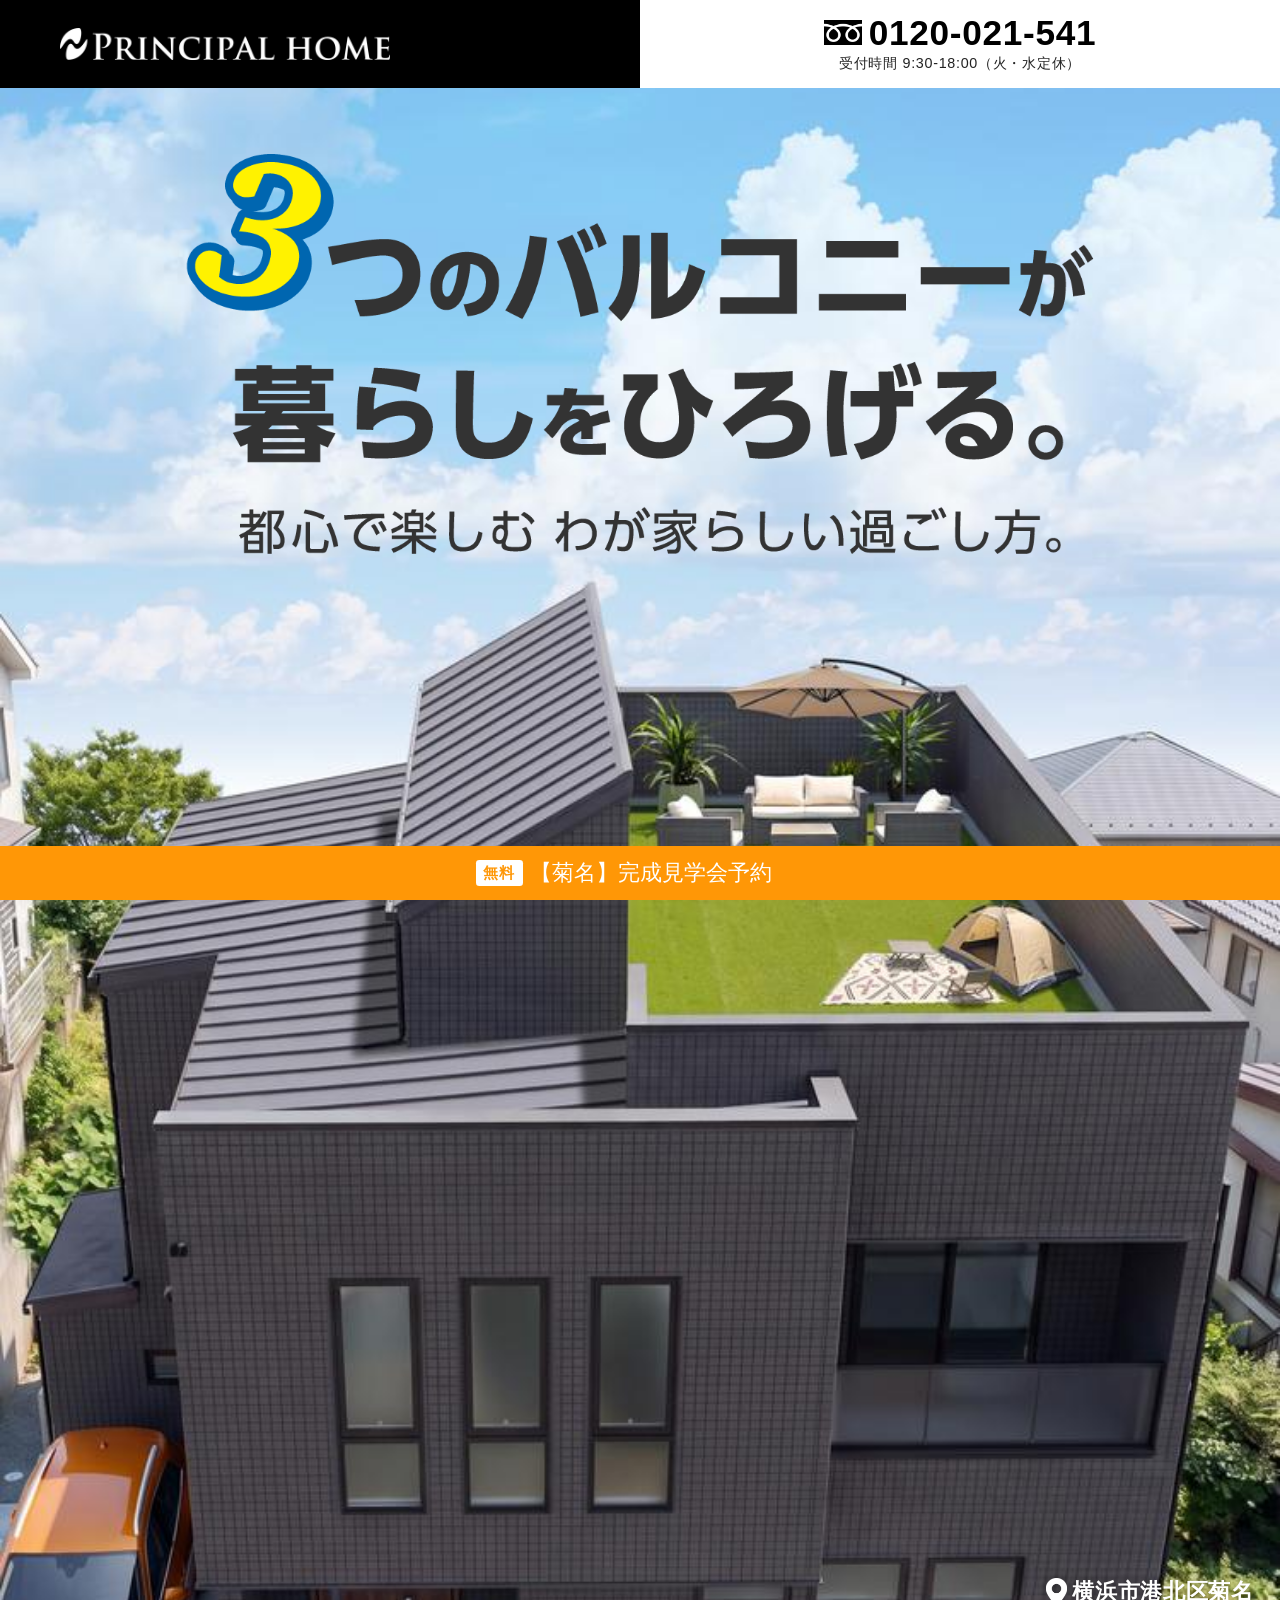
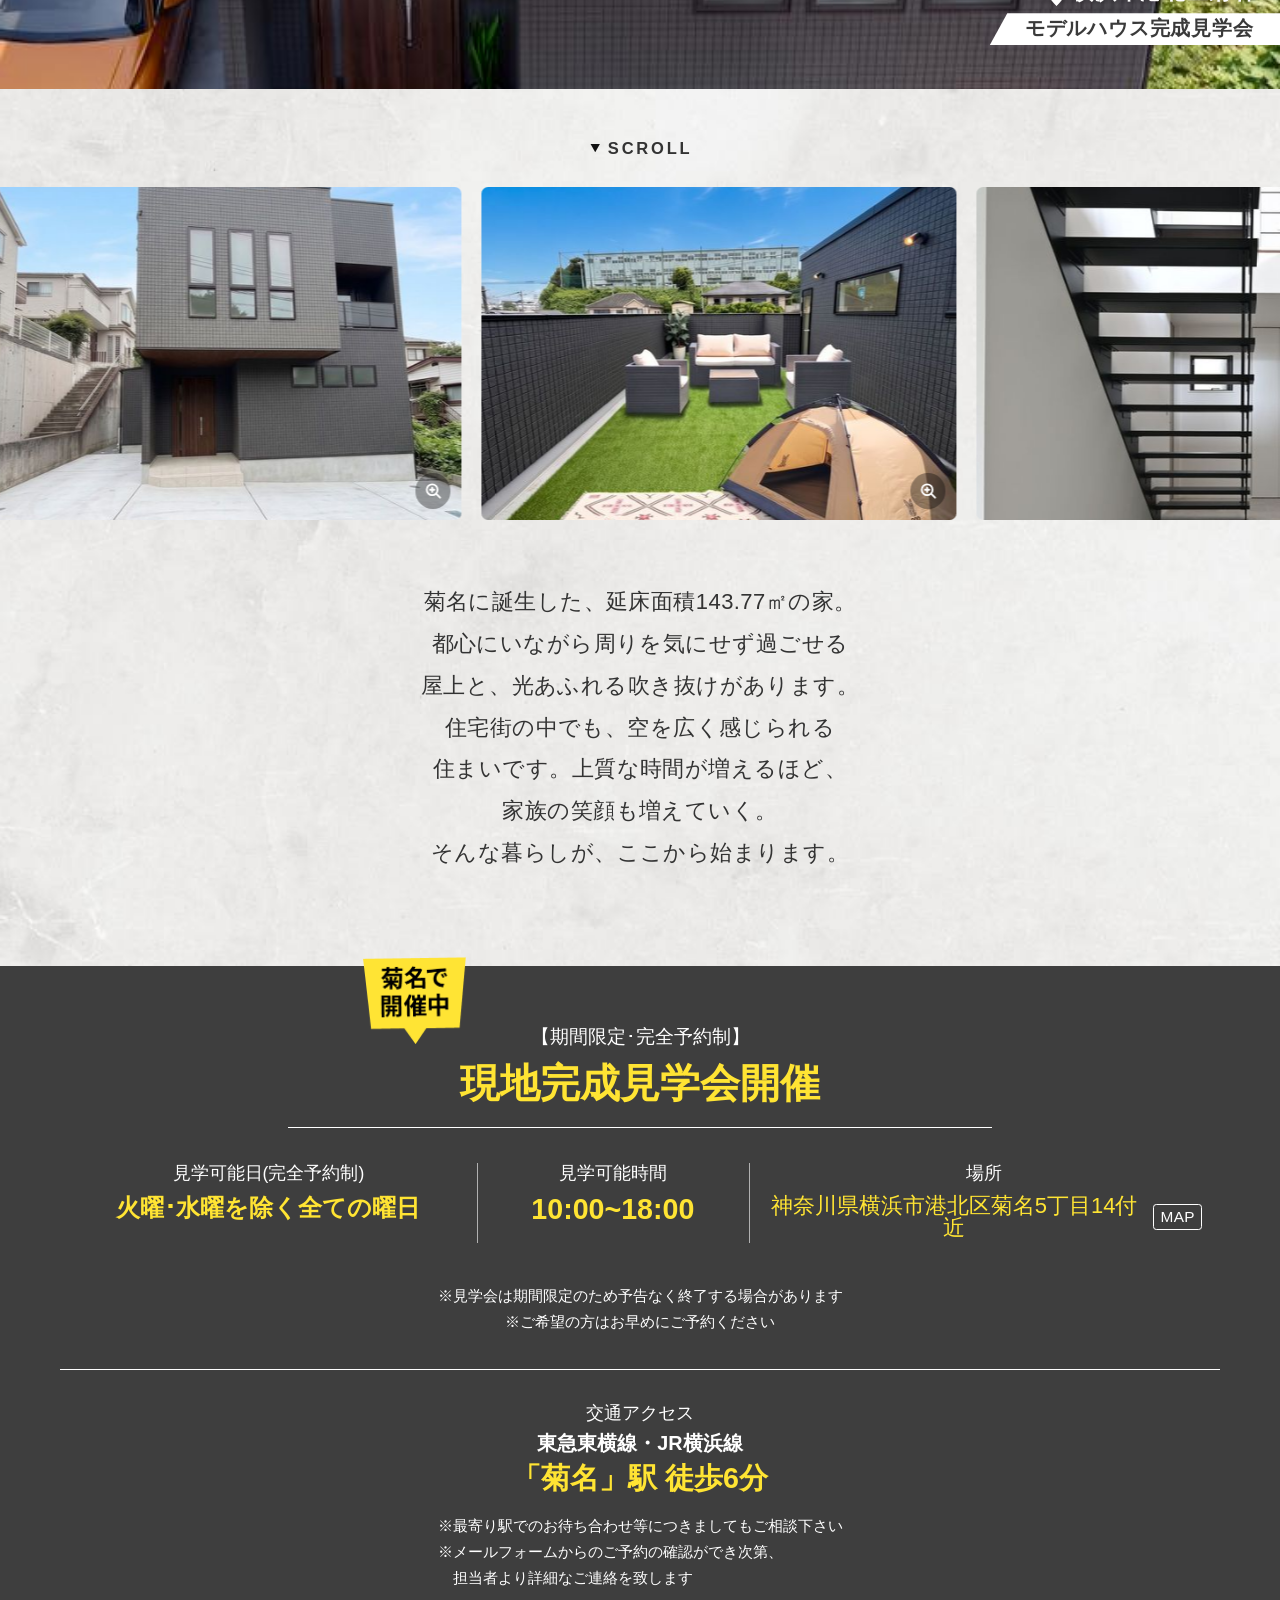
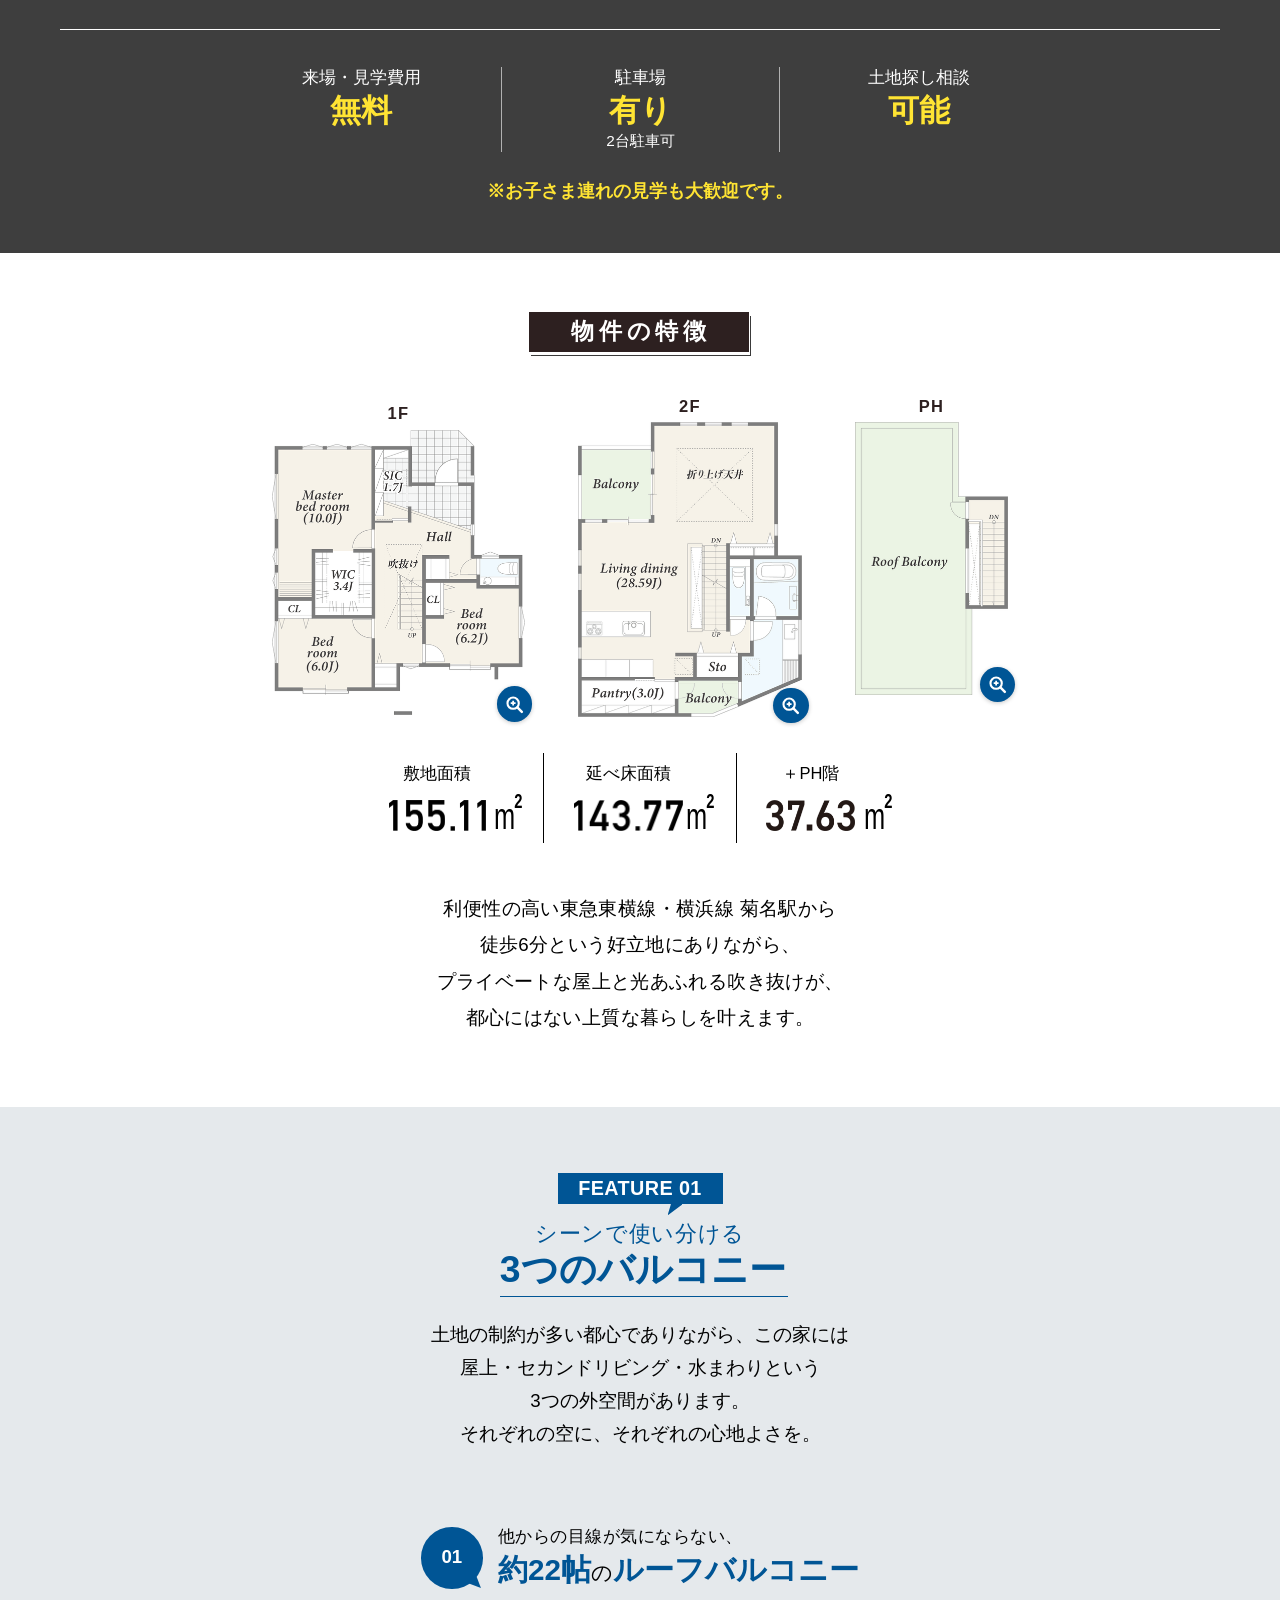
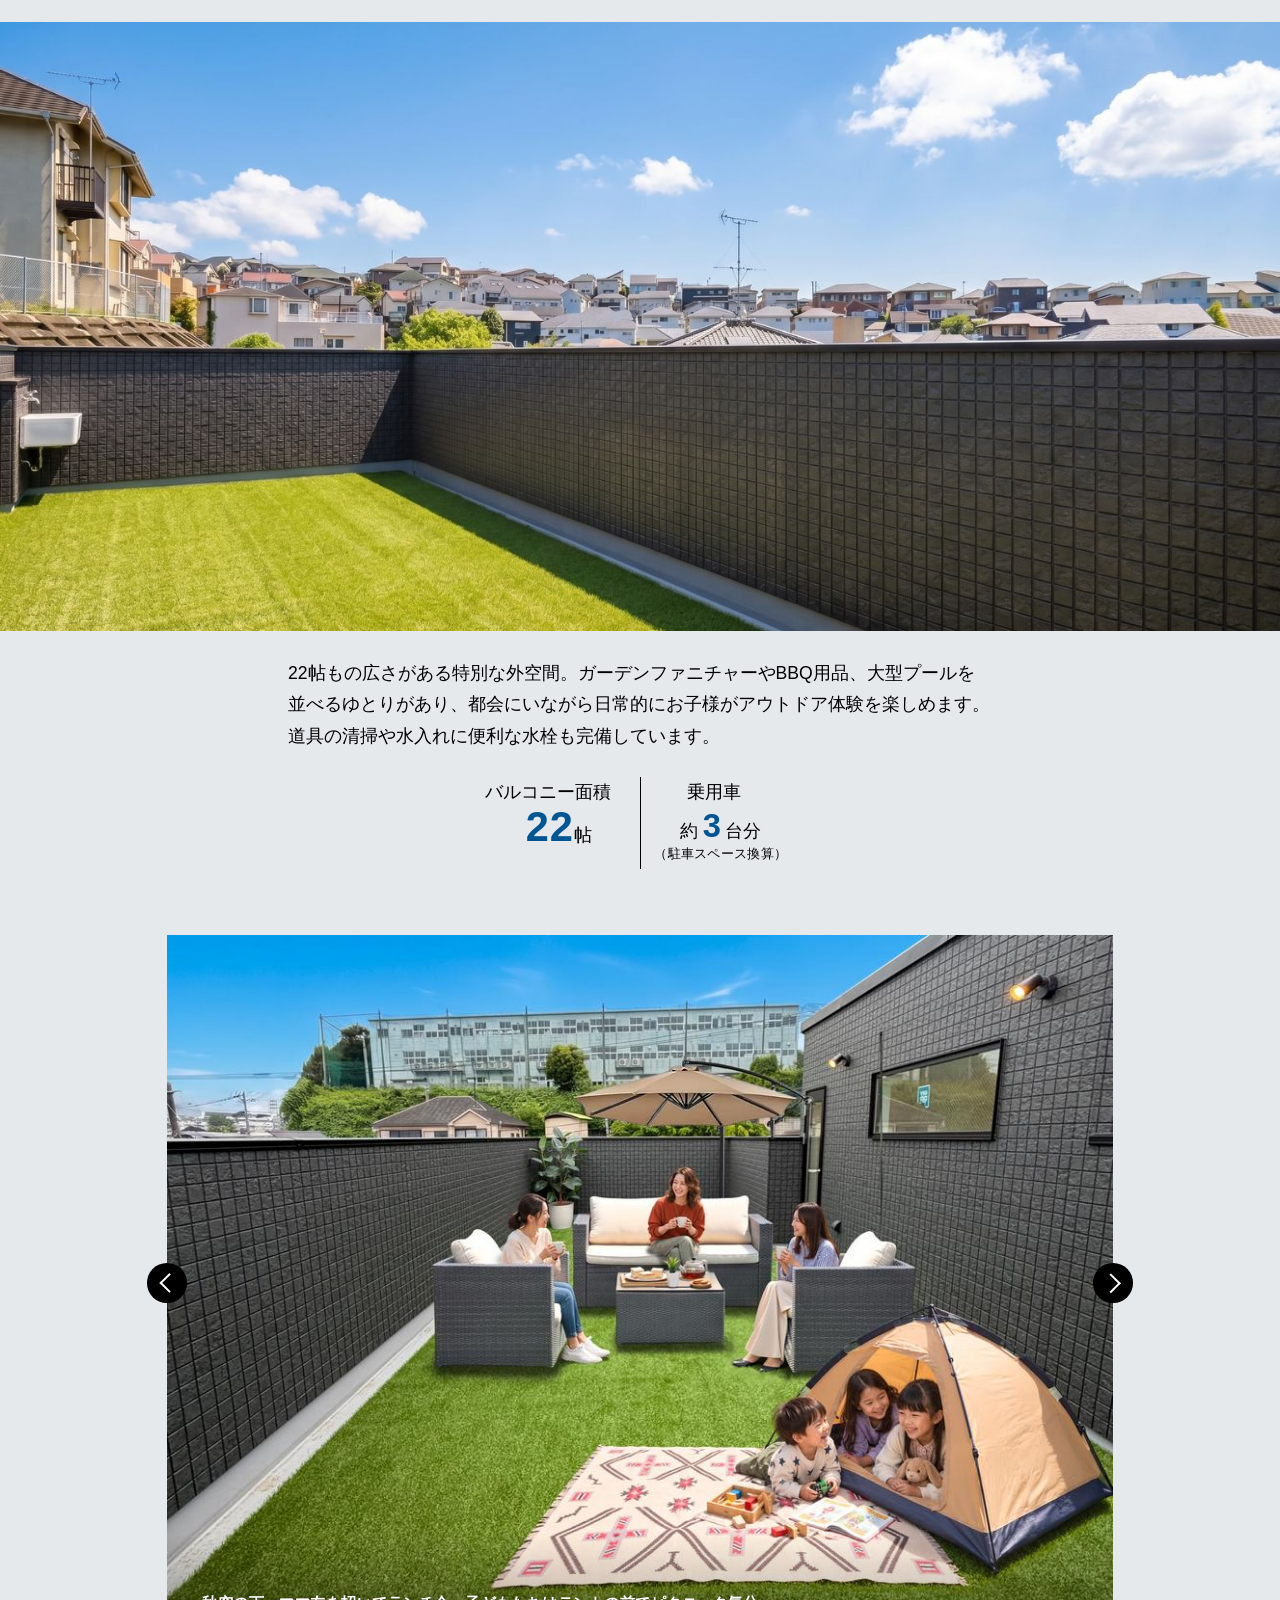
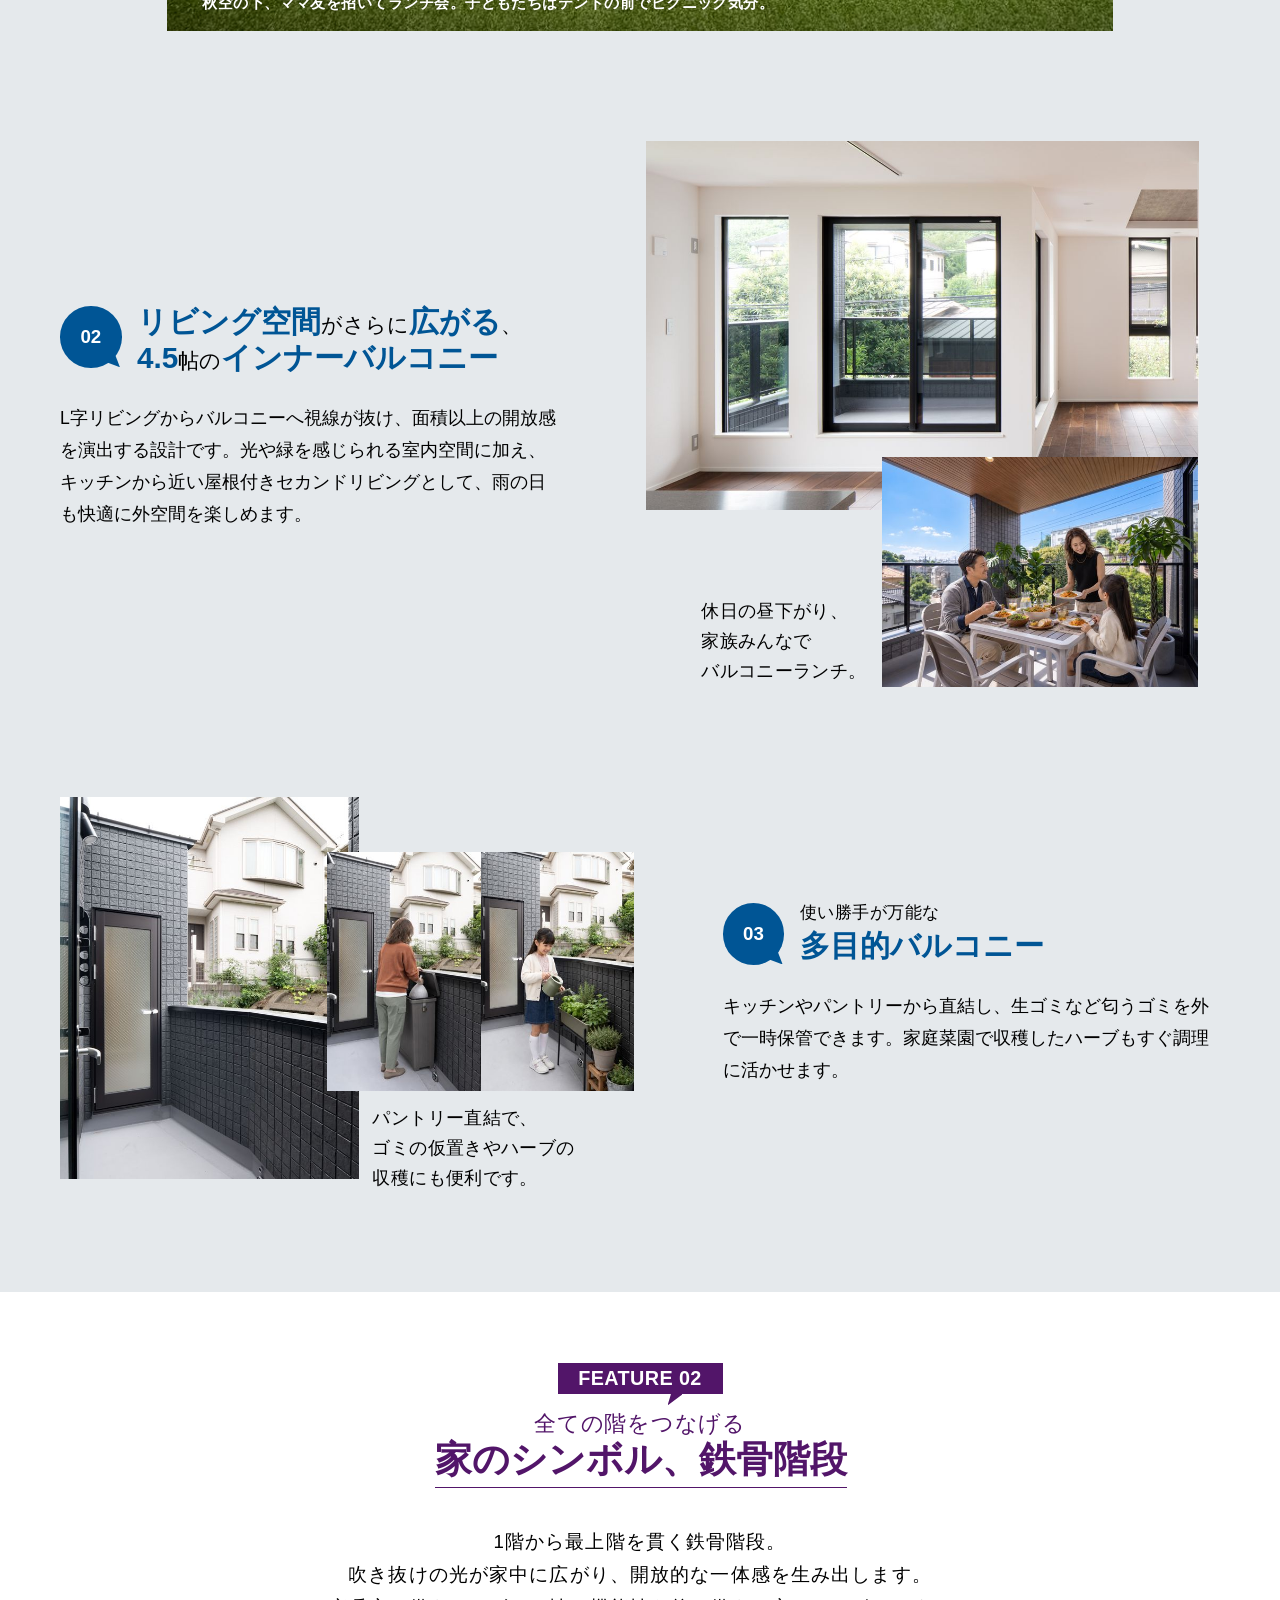
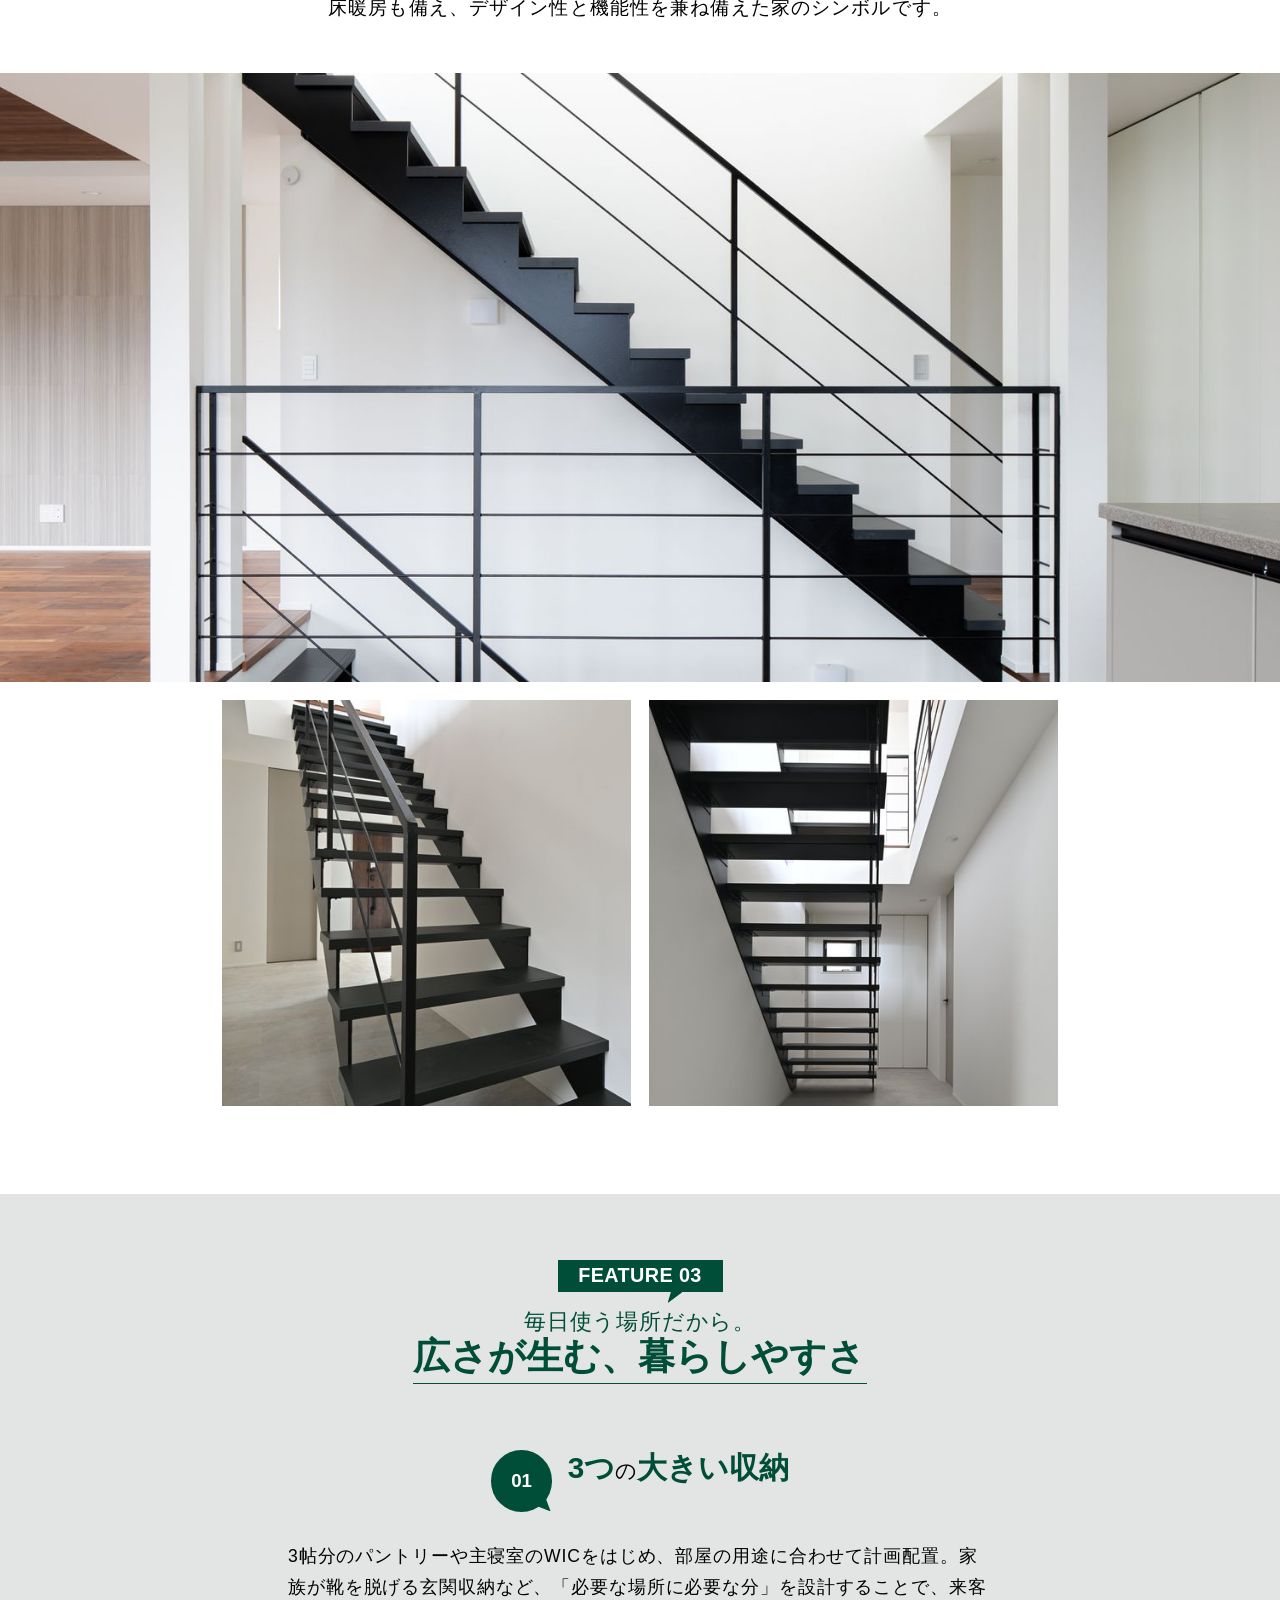
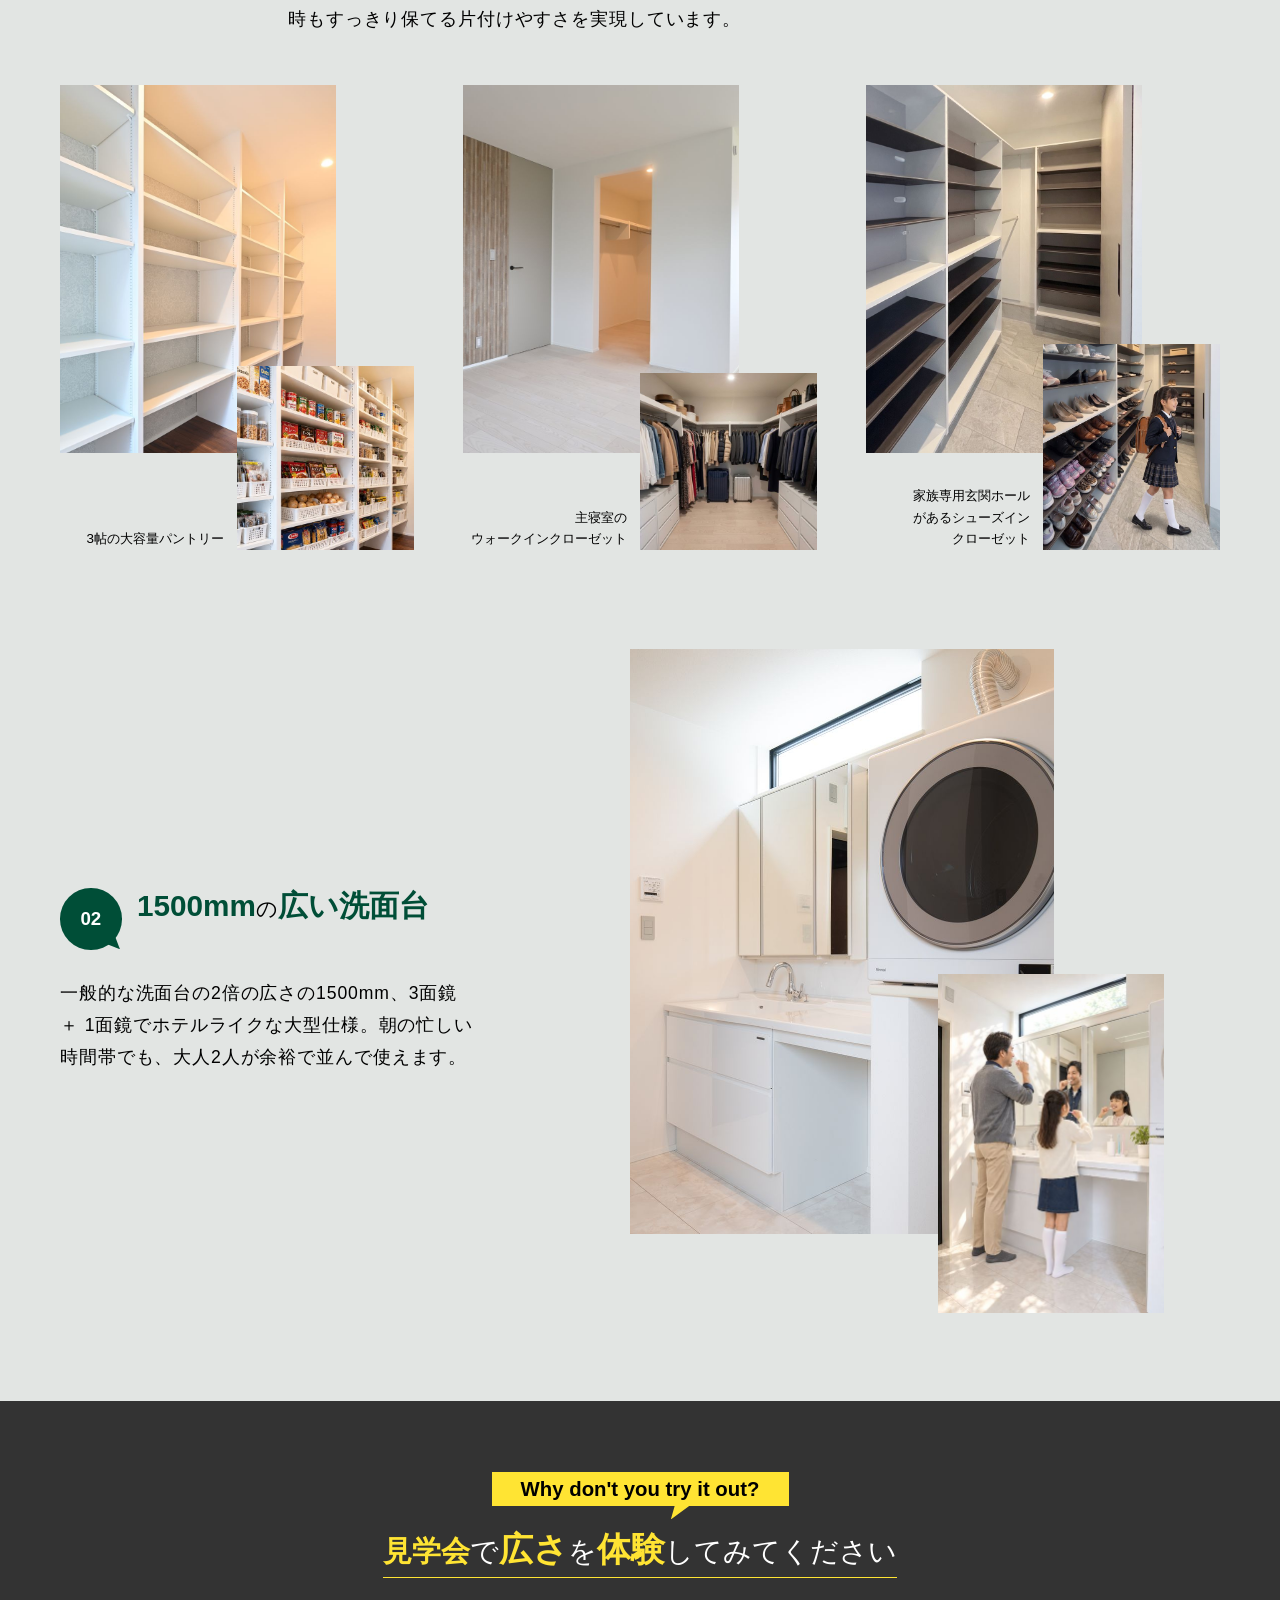
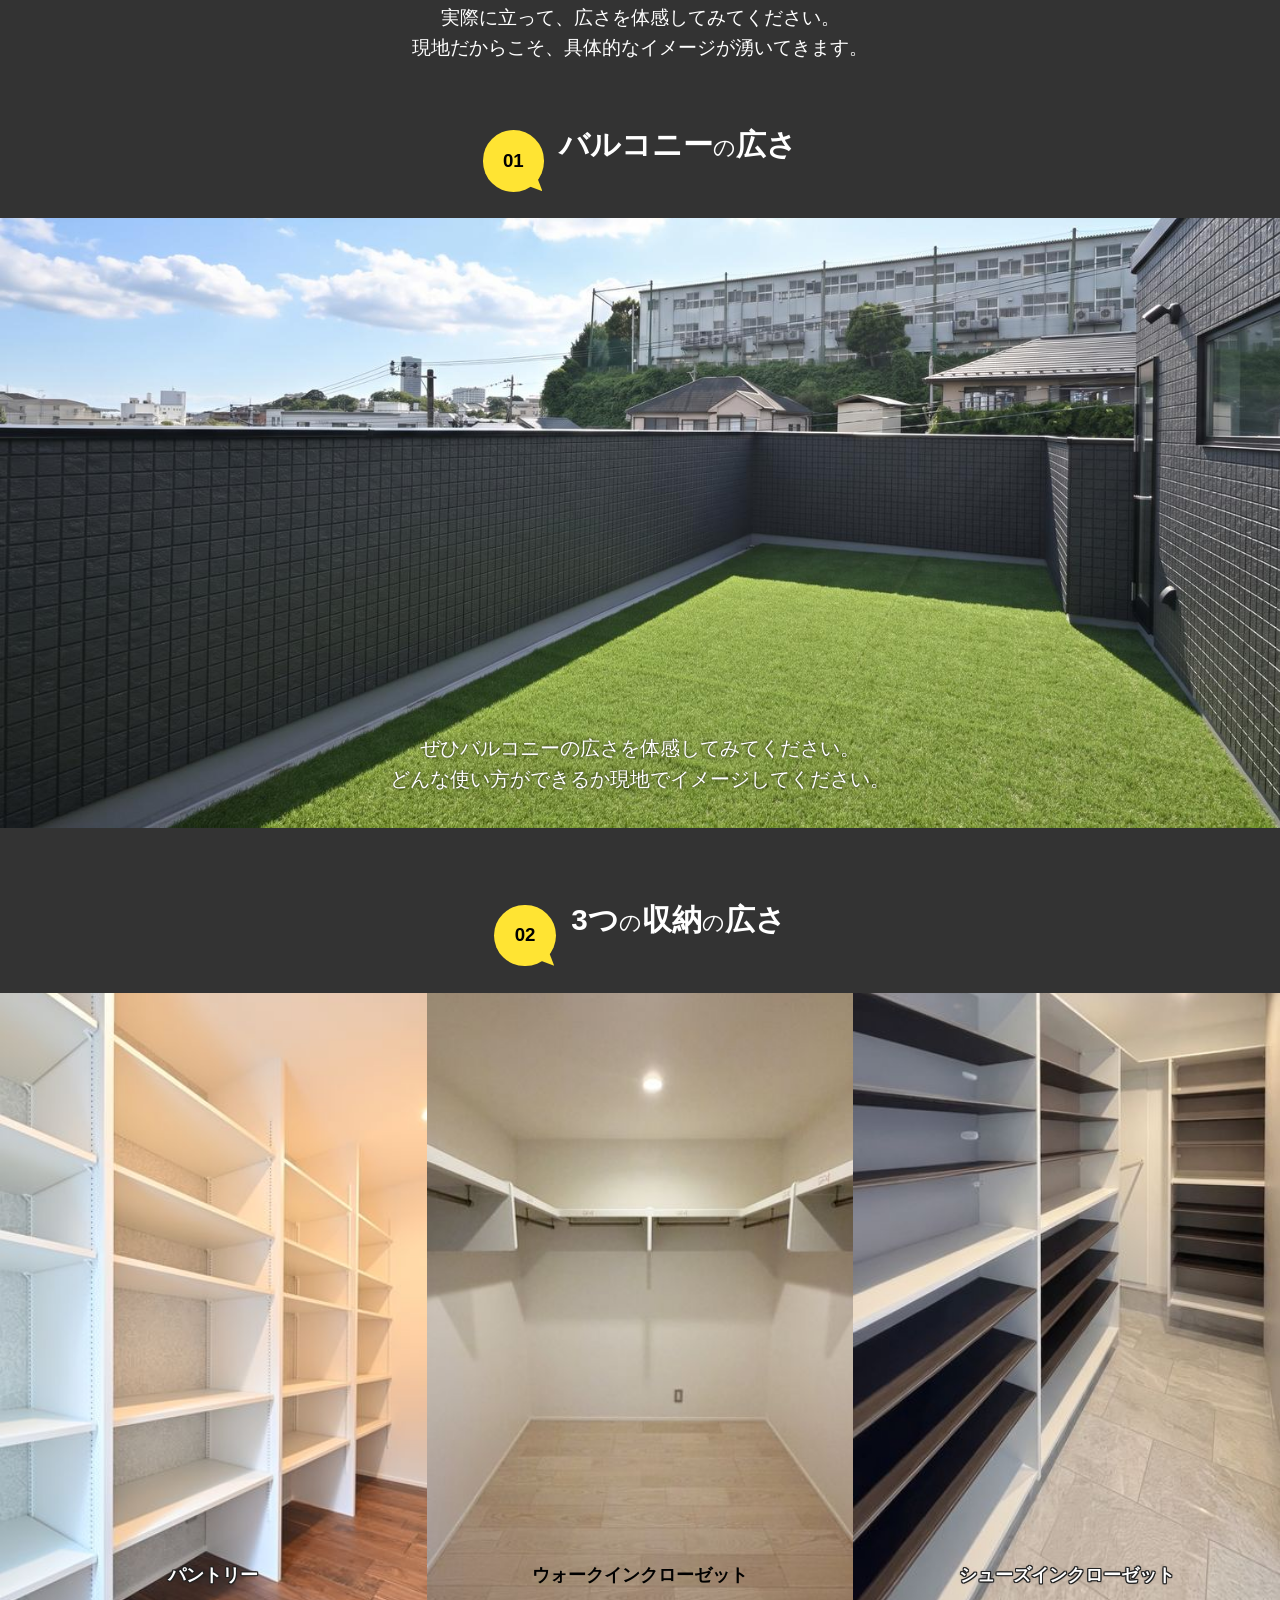
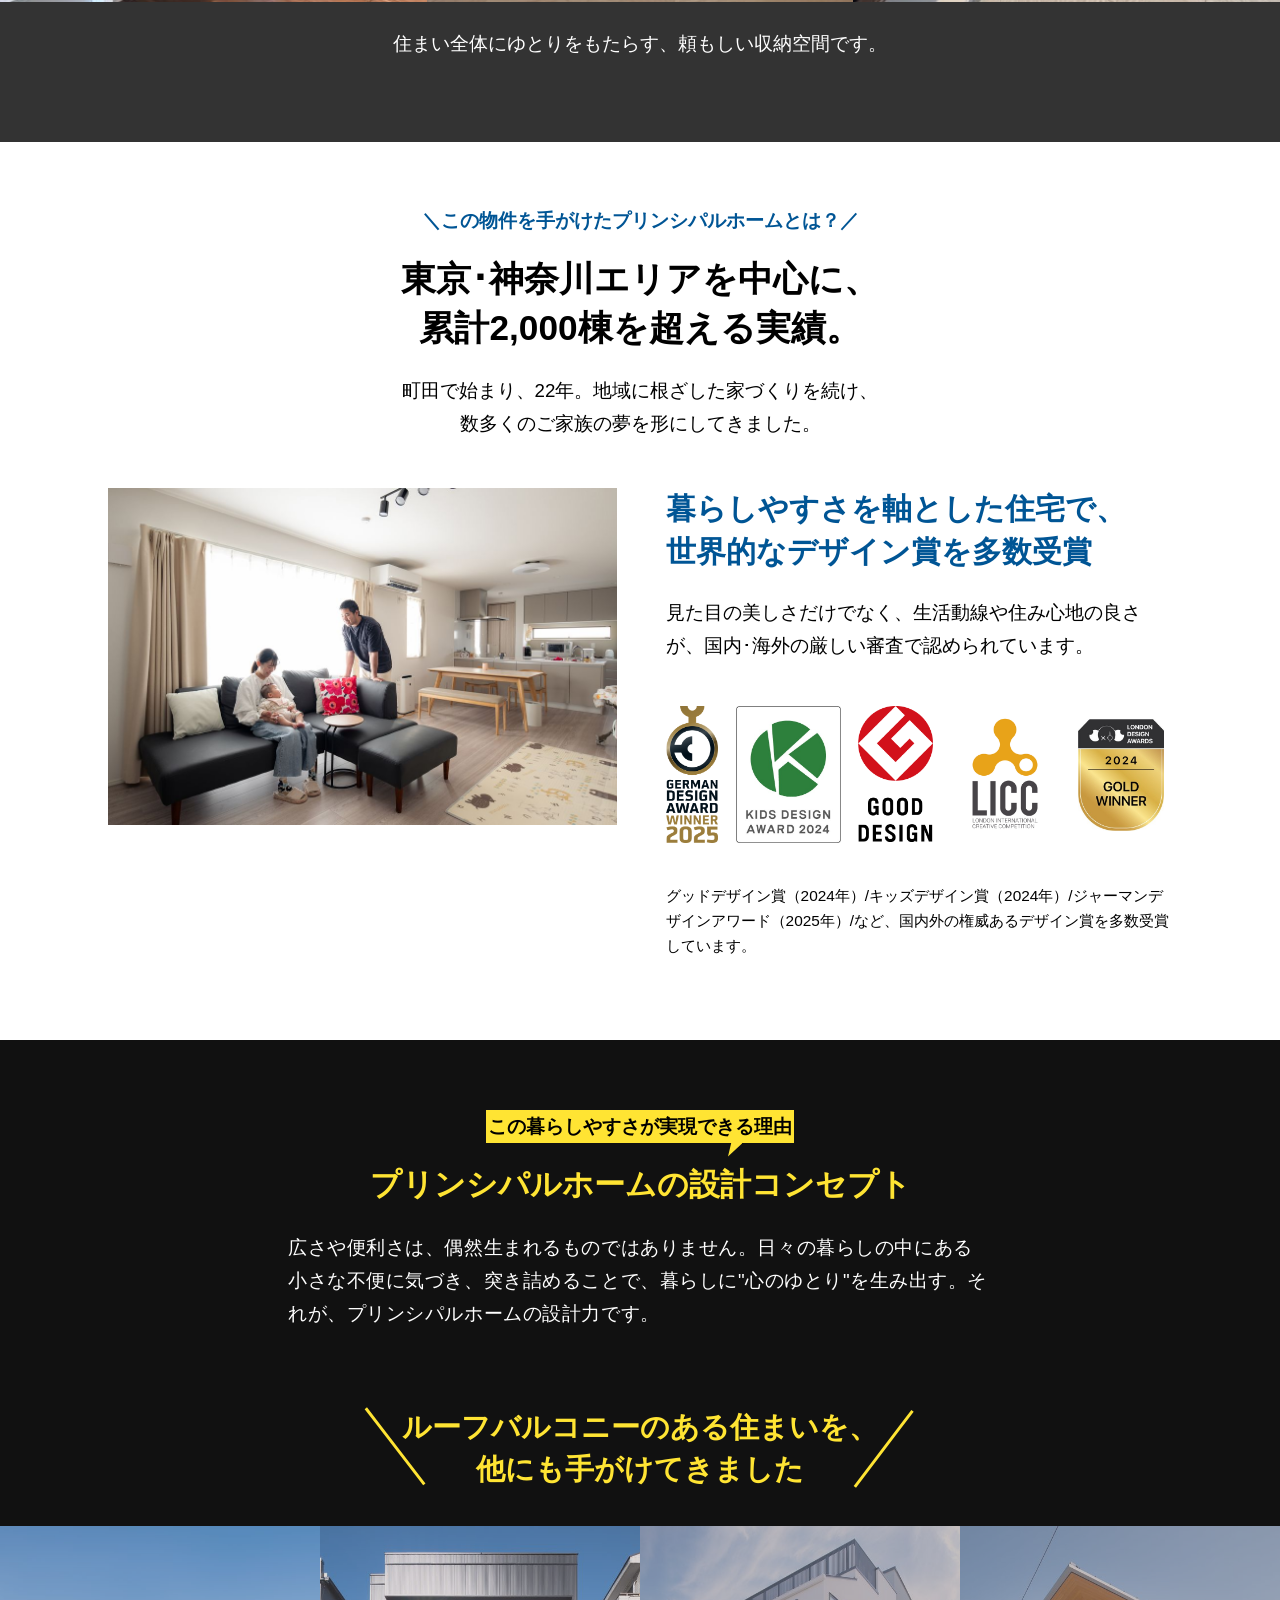
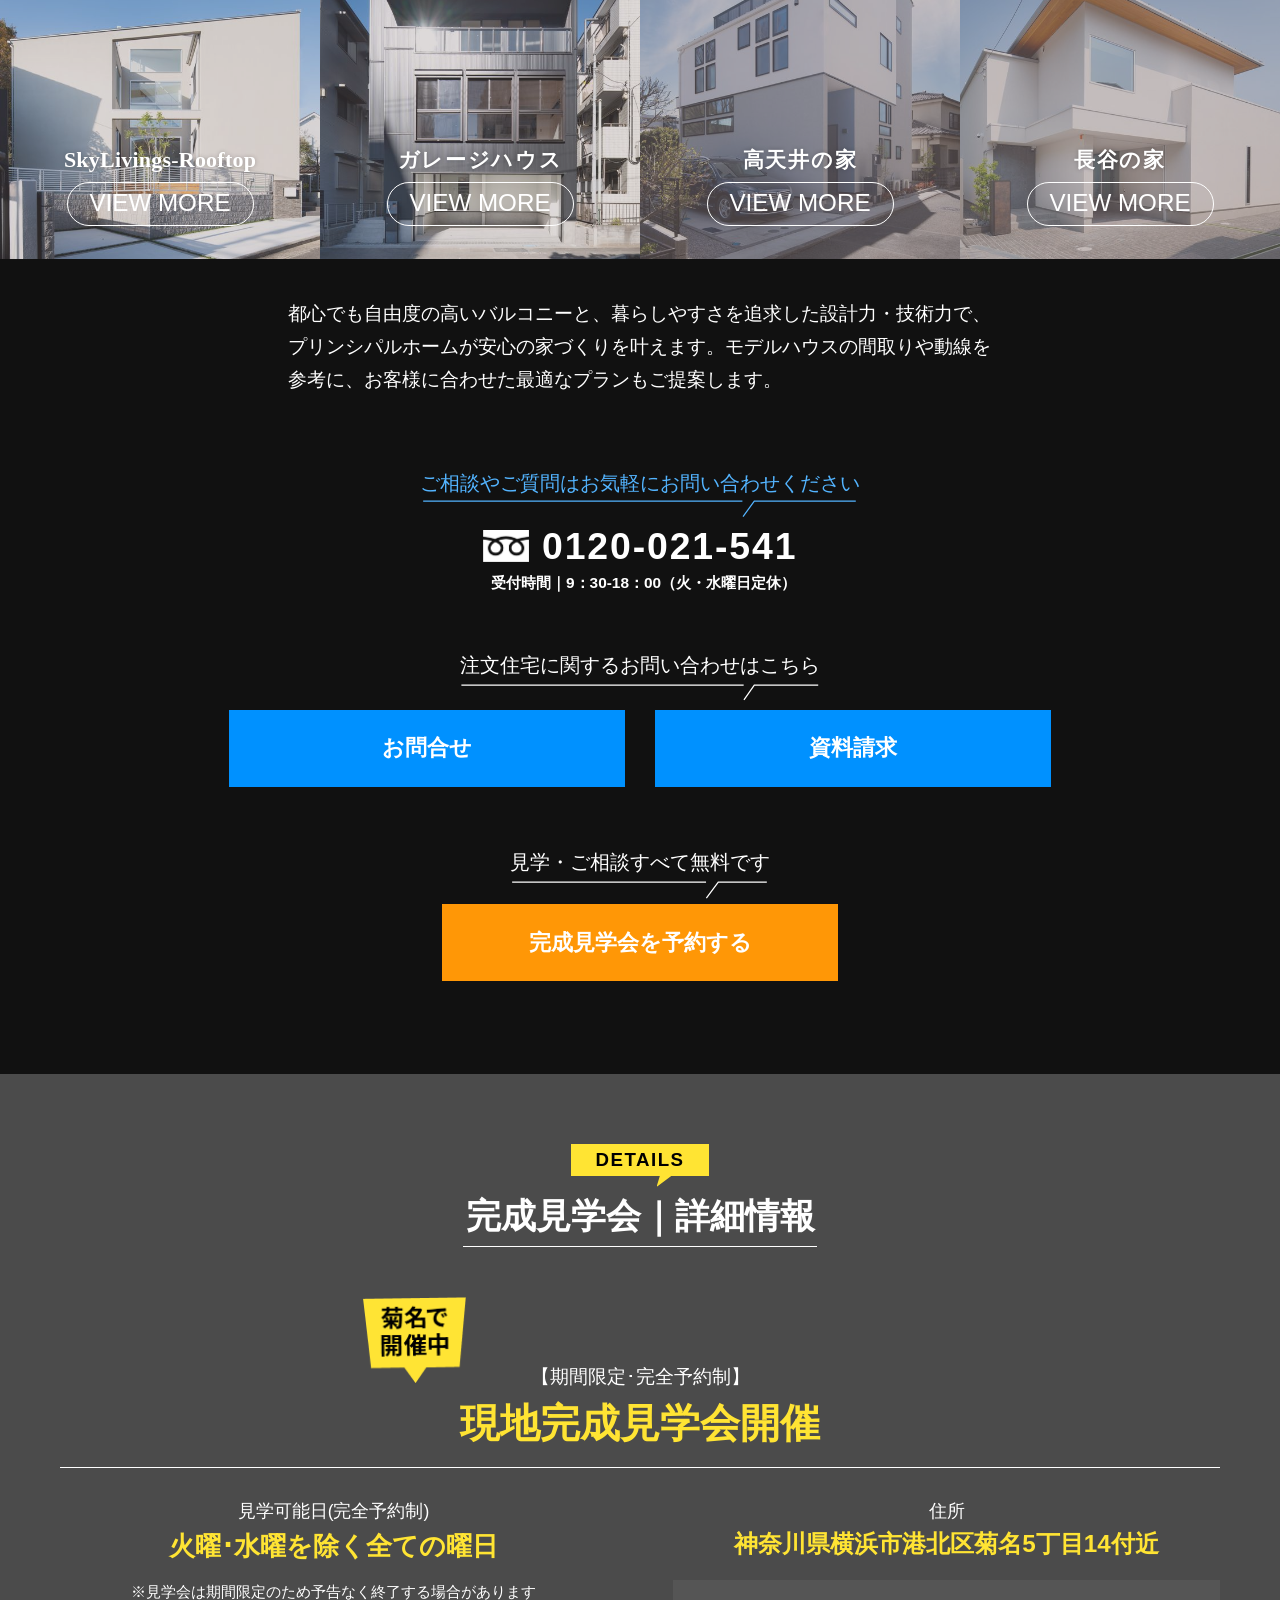
==== commit 6039bf8c: "【確認用のみ】2：「お子さま連れ〜」を中央そろえ、「土地探し相談：〜」の注意書きを削除、黄色い札を上げて上の余白を指示画像と同じに - 紙の上の余白を指示画像と同じ 3.3rem に。黄色い札は 1r" ====
--- a/index.html
+++ b/index.html
@@ -55,7 +55,7 @@
 
 <!-- CSS：セクションごとのCSS（css/common.css〜form.css の13ファイル）を、表示を速くするため1つにまとめたもの。
      CSSを直したら _tools/build_css.py を実行して作り直す（作業用のセクション別HTMLは今までどおり分かれたCSSを読む） -->
-<link rel="stylesheet" href="css/kikuna.min.css?v=da4c8e16">
+<link rel="stylesheet" href="css/kikuna.min.css?v=22048276">
 </head>
 <body>
 <!--
@@ -225,7 +225,6 @@
             <dd>可能</dd>
           </div>
         </dl>
-        <p class="info__points-note">※土地探し相談：ご予約時にご希望をお聞かせ頂ければ</p>
         <p class="info__kids">※お子さま連れの見学も大歓迎です。</p>
       </div>
     </section>
--- a/css/kikuna.min.css
+++ b/css/kikuna.min.css
@@ -1,7 +1,7 @@
 @charset "UTF-8";
 :root{--c-ink:#333333;--c-black:#000000;--c-white:#ffffff;--c-bg:#edecea;--c-dark:#3e3e3e;--c-night:#111111;--c-yellow:#ffe433;--c-blue:#005595;--c-purple:#521569;--c-green:#004e37;--c-btn:#0091ff;--c-orange:#ff9706;--line-thin:.7px;--f-base:"Noto Sans JP","Hiragino Kaku Gothic ProN","Hiragino Sans","Yu Gothic",sans-serif}*,*::before,*::after{box-sizing:border-box}html{font-size:calc(min(100vw,768px) / 37.5);-webkit-text-size-adjust:100%}body{margin:0;font-family:var(--f-base);font-size:1.5rem;line-height:1.9;color:var(--c-ink);background:var(--c-bg);-webkit-font-smoothing:antialiased}img{max-width:100%;height:auto;display:block}a{color:inherit;text-decoration:none}ul,dl,dd{margin:0;padding:0;list-style:none}h1,h2,h3,p{margin:0}.pc-br{display:none}html.is-modal-open{overflow:hidden}img[data-lsrc]{font-size:0;color:transparent;overflow:hidden;min-height:0}.lp{max-width:768px;margin:0 auto;background:var(--c-white);overflow-x:clip}.f-head{--f-accent:var(--c-blue);text-align:center}.f-head--purple{--f-accent:var(--c-purple)}.f-head--green{--f-accent:var(--c-green)}.f-head__label{position:relative;display:inline-block;width:12.5rem;height:2.45rem;font-size:1.6rem;font-weight:700;line-height:2.45rem;letter-spacing:.02em;color:var(--c-white);background:var(--f-accent)}.f-head__label::after{content:"";position:absolute;top:calc(100% - 1px);left:8.35rem;width:1.34rem;height:calc(1rem + 1px);background:inherit;clip-path:polygon(22.5% 0,100% 0,100% 1px,0 100%,22.5% 1px)}.f-head__title{display:flex;flex-direction:column;align-items:center;margin-top:1.65rem;color:var(--f-accent)}.f-head__sub{font-size:1.75rem;font-weight:500;line-height:1;letter-spacing:.03em}.f-head__main{position:relative;left:.35rem;margin-top:.5rem;padding:0 .2rem .45rem 0;font-size:2.5rem;font-weight:700;line-height:1;border-bottom:.1rem solid var(--f-accent)}.f-head__lead{margin-top:1.95rem;font-size:1.47rem;font-weight:500;line-height:2.7rem;color:var(--c-black)}.b-head{--b-accent:var(--c-blue);position:relative;display:flex;flex-direction:column;width:max-content;font-weight:400}.b-head__num{position:absolute;top:0;display:grid;place-items:center;width:4.65rem;height:4.65rem;border-radius:50%;font-size:1.4rem;font-weight:700;line-height:1;color:var(--c-white);background:var(--b-accent)}.b-head__num::after{content:"";position:absolute;right:.15rem;bottom:.05rem;width:1.25rem;height:1.25rem;background:inherit;clip-path:polygon(3% 63%,100% 100%,63% 3%)}.b-head__label{font-size:1.2rem;line-height:1;letter-spacing:.03em}.b-head__title{font-size:1.5rem;font-weight:500;line-height:1}.b-head__title b{font-size:2.08rem;font-weight:700;color:var(--b-accent)}.pop{position:relative;margin:0}.pop img{width:100%;height:100%;object-fit:cover}.pop__btn{display:block;width:100%;height:100%;padding:0;border:0;background:none;cursor:zoom-in;-webkit-tap-highlight-color:transparent}.pop__btn:focus-visible{outline:.2rem solid var(--c-blue);outline-offset:-.2rem}.js .js-pop .pop{opacity:0;transform:translateY(4rem) rotate(-40deg) scale(.8);transition:opacity .7s ease,transform 1.1s cubic-bezier(.22,1,.36,1)}.js .js-pop.is-show .pop{opacity:1;transform:none}.js .js-pop .pop__note{opacity:0;transition:opacity .4s ease .6s}.js .js-pop.is-show .pop__note{opacity:1}@media (prefers-reduced-motion:reduce){.js .js-pop .pop{transform:none;transition:opacity .4s ease}.js .js-pop .pop__note{transition-delay:0s}}.photo-modal{position:fixed;inset:0;width:100%;height:100%;max-width:none;max-height:none;margin:0;padding:0;border:0;background:transparent;overflow:hidden}.photo-modal::backdrop{background:rgba(0,0,0,.9)}.photo-modal[open]{animation:photoFade .25s ease}@keyframes photoFade{from{opacity:0}to{opacity:1}}.photo-modal__inner{display:flex;flex-direction:column;align-items:center;justify-content:center;height:100%;margin:0;padding:6rem 1.5rem 4rem}.photo-modal__img{max-width:none;border-radius:.4rem;object-fit:cover;background:#222}.photo-modal__caption{margin-top:1.2rem;font-size:1.4rem;font-weight:500;line-height:2.2rem;letter-spacing:.04em;text-align:center;color:var(--c-white)}.photo-modal__caption span{display:inline-block}.photo-modal__close{position:absolute;top:1.5rem;right:1.5rem;width:3.6rem;height:3.6rem;padding:0;border:0;border-radius:50%;background:var(--c-white);cursor:pointer}.photo-modal__close::before,.photo-modal__close::after{content:"";position:absolute;top:50%;left:50%;width:1.7rem;height:.2rem;margin:-.1rem 0 0 -.85rem;background:#2d2020;transform:rotate(45deg)}.photo-modal__close::after{transform:rotate(-45deg)}.talk-line{display:block;width:100%;height:2rem;margin-top:.1rem}.cta-head{font-size:1.58rem;font-weight:500;line-height:1}.cta-head + .talk-line{margin-top:.2rem}.cta-btn{display:flex;align-items:center;justify-content:center;width:27.3rem;height:6.1rem;margin:.4rem auto 0;font-size:1.76rem;font-weight:700;line-height:1;color:var(--c-white);transition:filter .3s ease}@media (hover:hover){.cta-btn:hover{filter:brightness(1.08)}}.cta-btn--blue{background:var(--c-btn)}.cta-btn--orange{background:var(--c-orange)}.reserve-cta{text-align:center}.s-head{text-align:center}.s-head__label{position:relative;display:inline-block;min-width:12.5rem;height:2.45rem;padding:0 1.5rem;font-size:1.5rem;font-weight:700;line-height:2.45rem;letter-spacing:.08em;color:var(--c-black);background:var(--c-yellow)}.s-head__label::after{content:"";position:absolute;top:calc(100% - 1px);left:62%;width:1.34rem;height:calc(1rem + 1px);background:inherit;clip-path:polygon(22.5% 0,100% 0,100% 1px,0 100%,22.5% 1px)}.s-head__sub{margin-top:1.65rem;font-size:1.5rem;font-weight:500;line-height:1}.s-head__title{display:table;margin:1.65rem auto 0;padding:0 .2rem .55rem;font-size:2.3rem;font-weight:700;line-height:1.2;border-bottom:.1rem solid currentColor}.s-head__sub + .s-head__title{margin-top:.75rem}.s-head__lead{margin-top:1.9rem;font-size:1.4rem;font-weight:500;line-height:2.3rem}.data-table{width:34.5rem;margin:0 auto;border-top:.1rem solid var(--c-dark);text-align:left}.data-table__row{display:grid;grid-template-columns:8.6rem 1fr;border-bottom:.1rem solid #d6d6d6}.data-table dt{display:flex;align-items:center;padding:1.2rem 1rem;font-size:1.3rem;font-weight:700;line-height:1.9rem;color:var(--c-white);background:var(--c-dark)}.data-table__row + .data-table__row dt{box-shadow:0 -.1rem 0 rgba(255,255,255,.18)}.data-table dd{padding:1.2rem 0 1.2rem 1.2rem;font-size:1.35rem;font-weight:400;line-height:2.1rem;color:var(--c-black);overflow-wrap:anywhere}.data-table dd small{display:block;margin-top:.3rem;font-size:1.15rem;line-height:1.8rem;color:#555}:root{--sticky-cta-h:65px}@media (min-width:768px) and (max-width:1024px){:root{--sticky-cta-h:70px}}@media (min-width:1025px){:root{--sticky-cta-h:4.9rem}}.sticky-cta{position:fixed;left:0;right:0;bottom:0;z-index:90;display:flex;align-items:center;justify-content:center;height:var(--sticky-cta-h);padding-right:2.9rem;font-size:min(2rem,23px);font-weight:500;line-height:1;letter-spacing:0;color:var(--c-white);background:transparent;transform:translateY(100%);visibility:hidden;transition:transform .4s ease,visibility .4s;-webkit-tap-highlight-color:transparent}.sticky-cta::before{content:"";position:absolute;inset:0;z-index:-1;background:var(--c-orange)}.sticky-cta.is-shown{transform:none;visibility:visible}.sticky-cta__free{flex:none;margin-right:.7rem;padding:.38em .5em .32em;border-radius:.3rem;font-size:.68em;font-weight:700;line-height:1;letter-spacing:.06em;color:var(--c-orange);background:var(--c-white)}body.has-sticky-cta{padding-bottom:var(--sticky-cta-h)}@media (prefers-reduced-motion:reduce){.sticky-cta{transition:none}}.back-top{position:fixed;right:.7rem;bottom:12%;z-index:95;display:flex;flex-direction:column;align-items:center;padding:0;border:0;background:none;color:rgba(120,120,120,.85);cursor:pointer;opacity:0;visibility:hidden;transition:opacity .3s,visibility .3s;-webkit-tap-highlight-color:transparent}.back-top.is-visible{opacity:1;visibility:visible}.back-top span{margin-top:7.5rem;writing-mode:vertical-lr;font-size:1.2rem;font-weight:400;letter-spacing:.2em}.back-top::after{content:"";position:absolute;left:50%;bottom:4rem;width:1px;height:5.5rem;background:currentColor}.back-top::before{content:"";position:absolute;left:50%;top:calc(100% - 9.5rem);width:1px;height:1.6rem;margin-left:-.5px;background:currentColor;transform:translateX(-50%) rotate(30deg);transform-origin:top}@media (min-width:768px){:root{--pc-max:1200px;--pc-pad:clamp(20px,5vw,60px)}html{font-size:11px}.lp{max-width:none}.pc-br{display:inline}.sp-br{display:none}.pc-inner{max-width:calc(var(--pc-max) + var(--pc-pad) * 2);margin-left:auto;margin-right:auto;padding-left:var(--pc-pad);padding-right:var(--pc-pad)}.f-head__label{width:15rem;height:2.9rem;font-size:1.8rem;line-height:2.9rem}.f-head__label::after{left:10rem}.f-head__sub{font-size:2rem}.f-head__main{font-size:3.4rem;padding-bottom:.7rem}.f-head__lead{font-size:1.7rem;line-height:3rem}.s-head__label{height:2.9rem;padding:0 2rem;font-size:1.7rem;line-height:2.9rem}.s-head__sub{font-size:1.8rem}.s-head__title{font-size:3.2rem;padding-bottom:.8rem}.s-head__lead{font-size:1.6rem;line-height:2.8rem}.cta-head{font-size:1.8rem}.talk-line{width:42.72rem;height:2.28rem;margin-left:auto;margin-right:auto}.cta-btn{width:36rem;height:7rem;font-size:2rem}.data-table{width:100%;max-width:80rem}.data-table__row{grid-template-columns:16rem 1fr}.data-table dt{padding:1.6rem 2rem;font-size:1.5rem}.data-table dd{padding:1.6rem 2rem;font-size:1.5rem;line-height:2.6rem}.back-top{right:7px}.back-top span{margin-top:75px;font-size:12px}.back-top::after{bottom:40px;height:55px}.back-top::before{top:calc(100% - 95px);height:16px}}@media (min-width:1025px){.back-top{right:19px;bottom:10%}.back-top span{margin-top:110px;font-size:14px}.back-top::after{bottom:50px;height:90px}.back-top::before{top:calc(100% - 140px);height:24px}}
 :root{--header-h:4.2rem;--marquee-duration:60s}.header{position:sticky;top:0;z-index:100;display:grid;grid-template-columns:1fr 1fr;height:var(--header-h)}.header__logo{display:flex;align-items:center;padding-left:1.05rem;background:var(--c-black)}.header__logo a{display:block;width:16.6rem}.header__logo img{width:100%}.header__tel{display:flex;flex-direction:column;justify-content:center;align-items:center;padding-bottom:.25rem;background:var(--c-white);color:var(--c-black);line-height:1}.header__tel-num{display:flex;align-items:center;gap:.3rem;font-size:1.92rem;font-weight:700;letter-spacing:.02em}.header__tel-num img{width:auto;height:1.38rem}.header__tel-time{margin-top:.4rem;font-size:1rem;font-weight:400;letter-spacing:.05em;font-feature-settings:"palt";color:#222}.fv{position:relative}.fv__hero{position:relative;aspect-ratio:1608 / 2205;overflow:hidden}.fv__hero picture{display:block;height:100%}.fv__main{width:100%;height:100%;object-fit:cover}.fv__copy{position:absolute;top:2.19rem;left:3rem;width:30.36rem}.fv__place{position:absolute;right:0;bottom:2.15rem;display:flex;flex-direction:column;align-items:flex-end}.fv__area{display:flex;align-items:center;gap:.3rem;margin-right:1.48rem;font-size:1.6rem;font-weight:700;line-height:1;letter-spacing:.03em;color:var(--c-white);text-shadow:0 0 .6rem rgba(0,0,0,.35)}.fv__pin{width:1.5rem;height:auto;filter:drop-shadow(0 0 .4rem rgba(0,0,0,.3))}.fv__label{margin-top:.45rem;padding:0 1.48rem 0 2.3rem;font-size:1.42rem;font-weight:700;line-height:2.1rem;letter-spacing:.04em;color:#3a3a3a;background:var(--c-white);clip-path:polygon(1.15rem 0,100% 0,100% 100%,0 100%)}.fv__lower{padding:2.95rem 0 4.6rem;background:var(--c-bg) url("../img/bg_texture.jpg") center top / cover no-repeat}.fv__scroll{display:flex;align-items:center;justify-content:center;gap:.7rem;font-size:1.36rem;font-weight:700;line-height:1;letter-spacing:.17em;color:var(--c-ink);padding-left:.17em}.fv__scroll::before{content:"";width:.9rem;height:.8rem;background:#111;clip-path:polygon(0 0,100% 0,50% 100%)}.fv__slider{margin-top:1.8rem;overflow:hidden}.fv__track{display:flex;width:max-content;animation:fvMarquee var(--marquee-duration) linear infinite}.fv__track li{flex:none;width:20.28rem;height:14.28rem;margin-right:1rem}.fv__track img{width:100%;height:100%;object-fit:cover;border-radius:.6rem}@keyframes fvMarquee{from{transform:translateX(0)}to{transform:translateX(-50%)}}@media (prefers-reduced-motion:reduce){.fv__track{animation:none}}.fv__slider{touch-action:pan-y}.fv__slider.is-js{cursor:grab;-webkit-user-select:none;user-select:none}.fv__slider.is-js .fv__track{animation:none;will-change:transform}.fv__slider.is-dragging,.fv__slider.is-dragging .fv__thumb{cursor:grabbing}.fv__thumb{position:relative;display:block;width:100%;height:100%;padding:0;border:0;background:none;cursor:zoom-in;-webkit-tap-highlight-color:transparent}.fv__thumb img{pointer-events:none;-webkit-user-drag:none;-webkit-touch-callout:none}.fv__thumb:focus-visible{outline:.2rem solid var(--c-blue);outline-offset:-.2rem;border-radius:.6rem}.fv__thumb::after{content:"";position:absolute;right:.6rem;bottom:.6rem;width:2.4rem;height:2.4rem;border-radius:50%;background:rgba(0,0,0,.35) url("data:image/svg+xml,%3Csvg xmlns='http://www.w3.org/2000/svg' viewBox='0 0 24 24' fill='none' stroke='%23fff' stroke-width='2.2' stroke-linecap='round'%3E%3Ccircle cx='10.5' cy='10.5' r='6.5'/%3E%3Cpath d='M15.5 15.5 20 20M10.5 8v5M8 10.5h5'/%3E%3C/svg%3E") center / 1.4rem no-repeat;pointer-events:none}.fv-gallery__track{display:flex;height:100%;overflow-x:auto;overflow-y:hidden;scroll-snap-type:x mandatory;overscroll-behavior-x:contain;scrollbar-width:none;outline:none}.fv-gallery__track::-webkit-scrollbar{display:none}.fv-gallery__slide{flex:0 0 100%;min-width:0;overflow:hidden;display:flex;flex-direction:column;align-items:center;justify-content:center;margin:0;padding:6rem 1.5rem 6.4rem;scroll-snap-align:center;scroll-snap-stop:always}.fv-gallery__img{max-width:none;border-radius:.4rem;object-fit:cover;background:#222;-webkit-user-select:none;user-select:none;-webkit-user-drag:none}.fv-gallery__nav{position:absolute;top:50%;z-index:1;width:3.6rem;height:3.6rem;margin-top:-1.8rem;padding:0;border:0;border-radius:50%;background:rgba(255,255,255,.16);cursor:pointer;transition:opacity .2s,background-color .2s;-webkit-tap-highlight-color:transparent}.fv-gallery__nav::before{content:"";position:absolute;top:50%;left:50%;width:1rem;height:1rem;border-top:.2rem solid rgba(255,255,255,.9);border-left:.2rem solid rgba(255,255,255,.9)}.fv-gallery__nav--prev{left:.6rem}.fv-gallery__nav--prev::before{transform:translate(-30%,-50%) rotate(-45deg)}.fv-gallery__nav--next{right:.6rem}.fv-gallery__nav--next::before{transform:translate(-70%,-50%) rotate(135deg)}.fv-gallery__nav.is-hidden{opacity:0;pointer-events:none}@media (hover:hover){.fv-gallery__nav:hover{background:rgba(255,255,255,.3)}}.fv-gallery__nav:focus-visible{outline:.2rem solid var(--c-white);outline-offset:.2rem}.fv-gallery__count{position:absolute;left:0;right:0;bottom:2.4rem;font-size:1.3rem;font-weight:500;line-height:1;letter-spacing:.12em;text-align:center;color:rgba(255,255,255,.75);pointer-events:none}.fv__lead{margin-top:3.7rem;font-size:1.6rem;font-weight:500;line-height:2.98rem;letter-spacing:.02em;text-align:center;color:var(--c-ink)}@media (min-width:768px){:root{--header-h:8rem}.header__logo{padding-left:var(--pc-pad)}.header__logo a{width:min(30rem,85%)}.header__tel-num{gap:.6rem;font-size:3.2rem}.header__tel-num img{height:2.3rem}.header__tel-time{margin-top:.6rem;font-size:1.3rem}.fv__hero{aspect-ratio:1706 / 2134}.fv__copy{top:calc(min(1.71vw,24.6px) + 3.42vw);left:50%;width:min(70.84vw,1020px);transform:translateX(-50%)}.fv__place{bottom:4rem}.fv__area{gap:.5rem;margin-right:2.4rem;font-size:2rem}.fv__pin{width:1.9rem}.fv__label{margin-top:.7rem;padding:0 2.4rem 0 3.2rem;font-size:1.8rem;line-height:2.9rem;clip-path:polygon(1.6rem 0,100% 0,100% 100%,0 100%)}.fv__lower{padding:4.6rem 0 7.4rem}.fv__scroll{font-size:1.5rem}.fv__slider{margin-top:2.8rem}.fv__track li{width:43.2rem;height:30.24rem;margin-right:1.8rem}.fv__thumb::after{right:1rem;bottom:1rem;width:3.2rem;height:3.2rem;background-size:1.8rem}.fv-gallery__slide{padding:7rem 9rem 7.4rem}.fv-gallery__nav{width:4.8rem;height:4.8rem;margin-top:-2.4rem}.fv-gallery__nav::before{width:1.3rem;height:1.3rem}.fv-gallery__nav--prev{left:2.4rem}.fv-gallery__nav--next{right:2.4rem}.fv-gallery__count{bottom:3rem;font-size:1.4rem}.fv__lead{margin-top:5.6rem;font-size:2rem;line-height:3.8rem}}
-.info{position:relative;padding-top:.6rem}.fv:has(+ .info) .fv__lower{padding-bottom:calc(4.6rem + .83rem)}.fv + .info{margin-top:-.83rem}.info__tag{position:absolute;z-index:2;top:.05rem;left:3.6rem;width:7.6rem}.info__paper{padding:4.3rem 0 3rem;color:var(--c-white);line-height:1;text-align:center;background:var(--c-dark)}.info__head,.info__item,.info__notes{position:relative}.info__head::after,.info__item::after,.info__notes::after{content:"";position:absolute;left:50%;bottom:0;width:26.35rem;height:var(--line-thin);background:var(--c-white);transform:translateX(-50%)}.info__item--day::after{display:none}.info__head{padding-bottom:1.05rem}.info__sub{padding-left:1.55rem;font-size:1.47rem;font-weight:500}.info__title{margin-top:1.19rem;padding-left:.85rem;font-size:2.65rem;font-weight:700;line-height:1;color:var(--c-yellow)}.info__item dt{font-size:1.5rem;font-weight:500}.info__item dd{font-weight:700;color:var(--c-yellow)}.info__item--day{padding:2.25rem 0 0}.info__day{margin-top:.83rem;font-size:2rem}.info__notes{padding:1.4rem 0 1.55rem 2.85rem;font-size:1.2rem;font-weight:400;line-height:2.1rem;text-align:left}.info__item--time{padding:1.2rem 0 1.45rem}.info__time{margin-top:.6rem;font-size:2.27rem}.info__item--place{padding:1.1rem 0 2.65rem}.info__item--place dd{display:flex;align-items:center;justify-content:center;gap:.6rem;margin-top:.6rem}.info__address{font-size:1.7rem;font-weight:500}.info__map{flex:none;padding:.3rem .35rem;border:.1rem solid var(--c-white);border-radius:.3rem;font-size:1.35rem;font-weight:500;line-height:1;letter-spacing:.02em;color:var(--c-white);-webkit-tap-highlight-color:transparent;transition:background-color .2s,color .2s}@media (hover:hover){.info__map:hover{color:var(--c-dark);background:var(--c-white)}}.info__map:focus-visible{outline:.2rem solid var(--c-yellow);outline-offset:.2rem}.info__item--access{padding:1.5rem 0 2.55rem}.info__item--access dd{display:flex;flex-direction:column;align-items:center;color:var(--c-white)}.info__line{margin-top:.75rem;font-size:1.6rem;font-weight:700}.info__access{margin-top:.65rem;font-size:2.27rem;font-weight:700;color:var(--c-yellow)}.info__access-notes{display:block;width:33rem;margin-top:1.4rem;font-size:1.2rem;font-weight:400;line-height:1.8rem;text-align:left}.info__access-notes span{display:block;padding-left:1em;text-indent:-1em}.info__points{display:grid;grid-template-columns:repeat(3,1fr);width:33rem;margin:2.6rem auto 0}.info__point{display:flex;flex-direction:column;align-items:center;padding:.2rem 0 .3rem}.info__point + .info__point{border-left:var(--line-thin) solid rgba(255,255,255,.6)}.info__point dt{font-size:1.25rem;font-weight:500}.info__point dd{display:flex;flex-direction:column;align-items:center;margin-top:.8rem;font-size:2.27rem;font-weight:700;color:var(--c-yellow)}.info__point dd small{margin-top:.55rem;font-size:1.2rem;font-weight:500;color:var(--c-white)}.info__points-note,.info__kids{width:33rem;margin:1.8rem auto 0;padding-left:1em;text-indent:-1em;font-size:1.2rem;font-weight:400;line-height:1.9rem;text-align:left}.info__kids{margin-top:.4rem;font-size:1.35rem;font-weight:700;color:var(--c-yellow)}@media (min-width:768px){.info{padding-top:1rem}.fv:has(+ .info) .fv__lower{padding-bottom:calc(7.4rem + 1.4rem)}.fv + .info{margin-top:-1.4rem}.info__tag{top:.2rem;left:calc(50% - 25.2rem);width:9.4rem}.info__paper{padding:5.6rem 0 4.4rem}.info__head{padding-bottom:2.2rem}.info__head::after{width:min(64rem,90%)}.info__title{margin-top:1.6rem;padding-left:0;font-size:3.6rem}.info__sub{padding-left:0;font-size:1.7rem}.info__list{display:grid;grid-template-columns:1fr 1fr;width:min(var(--pc-max),calc(100% - var(--pc-pad) * 2));margin:0 auto;border-bottom:var(--line-thin) solid var(--c-white)}.info__item--day{order:1}.info__item--time{order:2}.info__item--place{order:3}.info__notes{order:4}.info__list .info__item{padding:3.4rem 1.6rem 3.6rem}.info__list .info__item::after,.info__notes::after{display:none}.info__item--time::before,.info__item--place::before{content:"";position:absolute;left:0;top:3.2rem;bottom:3.2rem;width:var(--line-thin);background:rgba(255,255,255,.6)}.info__item--place{grid-column:1 / -1;border-top:var(--line-thin) solid rgba(255,255,255,.6)}.info__item--place::before{display:none}.info__item dt{font-size:1.6rem}.info__day{margin-top:1.2rem;font-size:2.2rem}.info__time{margin-top:1.1rem;font-size:2.6rem}.info__item--place dd{margin-top:1.1rem;gap:1rem}.info__address{font-size:2rem}.info__map{padding:.4rem .6rem;font-size:1.4rem}.info__notes{grid-column:1 / -1;padding:0 0 3rem;font-size:1.4rem;line-height:2.4rem;text-align:center}.info__item--access{width:min(var(--pc-max),calc(100% - var(--pc-pad) * 2));margin:0 auto;padding:3.2rem 0 3.4rem}.info__item--access::after{width:100%}.info__line{margin-top:1rem;font-size:1.8rem}.info__access{margin-top:1rem;font-size:2.6rem}.info__access-notes{width:auto;margin-top:1.8rem;font-size:1.4rem;line-height:2.4rem}.info__points{width:calc(100% - var(--pc-pad) * 2);max-width:76rem;margin-top:3.4rem}.info__point dt{font-size:1.5rem}.info__point dd{margin-top:1rem;font-size:2.8rem}.info__point dd small{font-size:1.4rem}.info__points-note,.info__kids{width:fit-content;max-width:64rem;margin-top:2.4rem;font-size:1.4rem;line-height:2.4rem}.info__kids{margin-top:.4rem;font-size:1.6rem}}@media (min-width:1200px){.info__list{grid-template-columns:1.15fr .75fr 1.3fr}.info__item--place{grid-column:auto;border-top:0}.info__item--place::before{display:block}.info__notes{padding-top:.4rem}}
+.info{position:relative;padding-top:.6rem}.fv:has(+ .info) .fv__lower{padding-bottom:calc(4.6rem + .83rem)}.fv + .info{margin-top:-.83rem}.info__tag{position:absolute;z-index:2;top:-.95rem;left:3.6rem;width:7.6rem}.info__paper{padding:3.3rem 0 3rem;color:var(--c-white);line-height:1;text-align:center;background:var(--c-dark)}.info__head,.info__item,.info__notes{position:relative}.info__head::after,.info__item::after,.info__notes::after{content:"";position:absolute;left:50%;bottom:0;width:26.35rem;height:var(--line-thin);background:var(--c-white);transform:translateX(-50%)}.info__item--day::after{display:none}.info__head{padding-bottom:1.05rem}.info__sub{padding-left:1.55rem;font-size:1.47rem;font-weight:500}.info__title{margin-top:1.19rem;padding-left:.85rem;font-size:2.65rem;font-weight:700;line-height:1;color:var(--c-yellow)}.info__item dt{font-size:1.5rem;font-weight:500}.info__item dd{font-weight:700;color:var(--c-yellow)}.info__item--day{padding:2.25rem 0 0}.info__day{margin-top:.83rem;font-size:2rem}.info__notes{padding:1.4rem 0 1.55rem 2.85rem;font-size:1.2rem;font-weight:400;line-height:2.1rem;text-align:left}.info__item--time{padding:1.2rem 0 1.45rem}.info__time{margin-top:.6rem;font-size:2.27rem}.info__item--place{padding:1.1rem 0 2.65rem}.info__item--place dd{display:flex;align-items:center;justify-content:center;gap:.6rem;margin-top:.6rem}.info__address{font-size:1.7rem;font-weight:500}.info__map{flex:none;padding:.3rem .35rem;border:.1rem solid var(--c-white);border-radius:.3rem;font-size:1.35rem;font-weight:500;line-height:1;letter-spacing:.02em;color:var(--c-white);-webkit-tap-highlight-color:transparent;transition:background-color .2s,color .2s}@media (hover:hover){.info__map:hover{color:var(--c-dark);background:var(--c-white)}}.info__map:focus-visible{outline:.2rem solid var(--c-yellow);outline-offset:.2rem}.info__item--access{padding:1.5rem 0 2.55rem}.info__item--access dd{display:flex;flex-direction:column;align-items:center;color:var(--c-white)}.info__line{margin-top:.75rem;font-size:1.6rem;font-weight:700}.info__access{margin-top:.65rem;font-size:2.27rem;font-weight:700;color:var(--c-yellow)}.info__access-notes{display:block;width:33rem;margin-top:1.4rem;font-size:1.2rem;font-weight:400;line-height:1.8rem;text-align:left}.info__access-notes span{display:block;padding-left:1em;text-indent:-1em}.info__points{display:grid;grid-template-columns:repeat(3,1fr);width:33rem;margin:2.6rem auto 0}.info__point{display:flex;flex-direction:column;align-items:center;padding:.2rem 0 .3rem}.info__point + .info__point{border-left:var(--line-thin) solid rgba(255,255,255,.6)}.info__point dt{font-size:1.25rem;font-weight:500}.info__point dd{display:flex;flex-direction:column;align-items:center;margin-top:.8rem;font-size:2.27rem;font-weight:700;color:var(--c-yellow)}.info__point dd small{margin-top:.55rem;font-size:1.2rem;font-weight:500;color:var(--c-white)}.info__kids{margin-top:1.8rem;font-size:1.35rem;font-weight:700;line-height:1.9rem;text-align:center;color:var(--c-yellow)}@media (min-width:768px){.info{padding-top:1rem}.fv:has(+ .info) .fv__lower{padding-bottom:calc(7.4rem + 1.4rem)}.fv + .info{margin-top:-1.4rem}.info__tag{top:.2rem;left:calc(50% - 25.2rem);width:9.4rem}.info__paper{padding:5.6rem 0 4.4rem}.info__head{padding-bottom:2.2rem}.info__head::after{width:min(64rem,90%)}.info__title{margin-top:1.6rem;padding-left:0;font-size:3.6rem}.info__sub{padding-left:0;font-size:1.7rem}.info__list{display:grid;grid-template-columns:1fr 1fr;width:min(var(--pc-max),calc(100% - var(--pc-pad) * 2));margin:0 auto;border-bottom:var(--line-thin) solid var(--c-white)}.info__item--day{order:1}.info__item--time{order:2}.info__item--place{order:3}.info__notes{order:4}.info__list .info__item{padding:3.4rem 1.6rem 3.6rem}.info__list .info__item::after,.info__notes::after{display:none}.info__item--time::before,.info__item--place::before{content:"";position:absolute;left:0;top:3.2rem;bottom:3.2rem;width:var(--line-thin);background:rgba(255,255,255,.6)}.info__item--place{grid-column:1 / -1;border-top:var(--line-thin) solid rgba(255,255,255,.6)}.info__item--place::before{display:none}.info__item dt{font-size:1.6rem}.info__day{margin-top:1.2rem;font-size:2.2rem}.info__time{margin-top:1.1rem;font-size:2.6rem}.info__item--place dd{margin-top:1.1rem;gap:1rem}.info__address{font-size:2rem}.info__map{padding:.4rem .6rem;font-size:1.4rem}.info__notes{grid-column:1 / -1;padding:0 0 3rem;font-size:1.4rem;line-height:2.4rem;text-align:center}.info__item--access{width:min(var(--pc-max),calc(100% - var(--pc-pad) * 2));margin:0 auto;padding:3.2rem 0 3.4rem}.info__item--access::after{width:100%}.info__line{margin-top:1rem;font-size:1.8rem}.info__access{margin-top:1rem;font-size:2.6rem}.info__access-notes{width:auto;margin-top:1.8rem;font-size:1.4rem;line-height:2.4rem}.info__points{width:calc(100% - var(--pc-pad) * 2);max-width:76rem;margin-top:3.4rem}.info__point dt{font-size:1.5rem}.info__point dd{margin-top:1rem;font-size:2.8rem}.info__point dd small{font-size:1.4rem}.info__kids{margin-top:2.4rem;font-size:1.6rem;line-height:2.4rem}}@media (min-width:1200px){.info__list{grid-template-columns:1.15fr .75fr 1.3fr}.info__item--place{grid-column:auto;border-top:0}.info__item--place::before{display:block}.info__notes{padding-top:.4rem}}
 :root{--c-feature-bg:#e5e9ec}.feature{color:var(--c-black);text-align:center}.feature__intro{padding:2.55rem 0 3.8rem;background:var(--c-white)}.feature__title{display:flex;justify-content:center}.feature__title span{position:relative;width:16.4rem;height:2.9rem;margin-right:.27rem;padding-left:.2em;font-size:1.7rem;font-weight:700;line-height:2.9rem;letter-spacing:.2em;color:var(--c-white);background:#2d2020}.feature__title span::after{content:"";position:absolute;top:.28rem;left:.25rem;right:-.27rem;bottom:-.38rem;border-right:.12rem solid #3a3a3a;border-bottom:.12rem solid #3a3a3a;pointer-events:none}.plan-list{display:flex;align-items:flex-start;gap:1.8rem;margin:4.55rem 0 0 2.2rem}.plan--1f{width:12.07rem;margin-top:.35rem}.plan--2f{width:10.67rem}.plan--ph{width:7.31rem}.plan__btn{position:relative;display:block;cursor:zoom-in;-webkit-tap-highlight-color:transparent}.plan__btn img{width:100%}.plan__floor{position:absolute;left:0;right:0;bottom:calc(100% + .45rem);font-size:1.1rem;font-weight:700;line-height:1;letter-spacing:.08em;color:#2d2020}.plan__zoom{position:absolute;right:-.35rem;bottom:-.35rem;display:grid;place-items:center;width:2.1rem;height:2.1rem;border-radius:50%;color:var(--c-white);background:var(--c-blue);box-shadow:0 .1rem .4rem rgba(0,0,0,.22);transition:transform .3s ease}.plan__zoom svg{width:1.3rem;height:1.3rem}.plan__btn:hover .plan__zoom,.plan__btn:focus-visible .plan__zoom{transform:scale(1.12)}.feature__spec{display:flex;justify-content:center;margin-top:2.45rem}.spec{display:grid;grid-template-columns:auto auto;align-content:start;padding:.75rem 0 .7rem}.spec + .spec{margin-left:1.33rem;padding-left:1.8rem;border-left:var(--line-thin) solid var(--c-black)}.spec__label{grid-column:1;font-size:1rem;font-weight:500;line-height:1}.spec__value{display:contents}.spec__value img{grid-column:1;width:auto;height:1.9rem;margin-top:1.08rem}.spec__unit{grid-column:2;align-self:end;width:1.65rem;margin-left:.5rem;font-size:2.2rem;font-weight:500;line-height:.74;white-space:nowrap;transform:scaleX(.7);transform-origin:left bottom}.spec:nth-child(2) .spec__unit{margin-left:.2rem}.spec__unit sup{position:relative;top:-.12em;margin-left:-.06em;font-size:.58em;font-weight:700;line-height:0;vertical-align:top}.feature__lead{margin-top:3.1rem;font-size:1.45rem;font-weight:500;line-height:2.75rem;letter-spacing:.02em}.feature__body{padding:2.55rem 0 4.05rem;background:var(--c-feature-bg)}.balcony__text{padding:0 2rem;text-wrap:pretty;font-size:1.44rem;font-weight:500;line-height:2.6rem;text-align:center}.balcony__large{object-fit:cover}.balcony__small{position:relative;z-index:1;margin:0}.balcony__note{font-size:1.42rem;font-weight:500;line-height:2.2rem;letter-spacing:.02em;text-align:left;white-space:nowrap}.balcony--roof .b-head{align-items:center;margin:3rem 0 0 8rem;padding-top:1.25rem}.balcony--roof .b-head__num{left:-5.75rem}.balcony--roof .b-head__title{margin-top:.8rem}.balcony__wide{width:100%;aspect-ratio:750 / 431;margin-top:1.95rem;object-fit:cover}.balcony--roof .balcony__text{margin-top:1rem}.roof-spec{display:flex;justify-content:center;margin-top:1.1rem}.roof-spec__item{width:11.25rem;height:6.2rem;padding-top:.5rem}.roof-spec__item + .roof-spec__item{border-left:var(--line-thin) solid var(--c-black)}.roof-spec dt{font-size:1.2rem;font-weight:500;line-height:1}.roof-spec dd{font-size:1.2rem;font-weight:500;line-height:1}.roof-spec__big{font-size:2.8rem;font-weight:700;letter-spacing:.02em;color:var(--c-blue)}.roof-spec__big--s{margin:0 .25rem 0 .3rem;font-size:2.2rem}.roof-spec small{display:block;margin-top:.35rem;font-size:.88rem;letter-spacing:.02em}.roof-spec__item--area dt{transform:translateX(-.55rem)}.roof-spec__item--area dd{margin-top:.25rem;transform:translateX(.15rem)}.roof-spec__item--car dt{transform:translateX(-.65rem)}.roof-spec__item--car dd{margin-top:.5rem;transform:translateX(-.22rem)}.slider{position:relative;width:32.7rem;aspect-ratio:654 / 481;margin:3.4rem 0 0 2.55rem}.slider__track{display:flex;height:100%;overflow-x:auto;scroll-snap-type:x mandatory;overscroll-behavior-x:contain;scrollbar-width:none}.slider__track::-webkit-scrollbar{display:none}.slider__item{position:relative;flex:0 0 100%;margin:0;scroll-snap-align:start}.slider__item img{width:100%;height:100%;object-fit:cover}.slider__item figcaption{position:absolute;left:0;right:0;bottom:0;padding:2.4rem 1.75rem .48rem 2.6rem;font-size:1rem;font-weight:700;line-height:1.55rem;letter-spacing:.03em;text-align:left;color:var(--c-white);background:linear-gradient(to bottom,rgba(0,0,0,0),rgba(0,0,0,.32));text-shadow:0 0 .4rem rgba(0,0,0,.35)}.slider__btn{position:absolute;top:50%;z-index:2;width:1.95rem;height:1.95rem;margin-top:-.975rem;padding:0;border:0;border-radius:50%;background:var(--c-black);cursor:pointer}.slider__btn::before{content:"";position:absolute;inset:0;margin:auto;width:.92rem;height:.92rem;border-left:.19rem solid var(--c-white);border-bottom:.19rem solid var(--c-white)}.slider__btn--prev{left:-1.1rem}.slider__btn--prev::before{transform:translateX(.2rem) rotate(45deg)}.slider__btn--next{right:-.8rem}.slider__btn--next::before{transform:translateX(-.2rem) rotate(-135deg)}.balcony--inner .b-head{margin:3.95rem 0 0 7.8rem;padding-top:.65rem}.balcony--inner .b-head__num{top:0;left:-5.2rem}.balcony--inner .b-head__title{line-height:2.82rem}.balcony--inner .b-head__title b{line-height:1}.balcony--inner .balcony__text{margin-top:1rem}.balcony--inner .balcony__photos{margin-top:1.85rem}.balcony--inner .balcony__large{width:34.8rem;aspect-ratio:696 / 464;margin-left:1.4rem}.balcony--inner .balcony__small{width:19.85rem;margin:-3.3rem 0 0 16.25rem}.balcony--inner .pop{aspect-ratio:397 / 289}.balcony--inner .balcony__note{position:absolute;right:calc(100% + 1rem);bottom:.1rem}.balcony--multi .b-head{align-items:center;margin:4.2rem 0 0 11.35rem;padding-top:.9rem}.balcony--multi .b-head__num{left:-5.5rem}.balcony--multi .b-head__title{margin-top:.8rem}.balcony--multi .balcony__text{margin-top:1.88rem}.balcony--multi .balcony__photos{display:flex;align-items:flex-start;margin-top:2.2rem}.balcony--multi .balcony__large{width:18.8rem;aspect-ratio:376 / 480}.balcony--multi .balcony__small{width:19.3rem;margin:3.45rem 0 0 -2rem}.pop--pair{display:flex;aspect-ratio:386 / 300}.pop--pair .pop__btn{width:50%}.balcony--multi .balcony__note{margin-top:.9rem;padding-left:calc(10.4% + .9rem)}.plan-modal{position:fixed;inset:0;width:100%;height:100%;max-width:none;max-height:none;margin:0;padding:0;border:0;background:transparent;overflow:hidden}.plan-modal::backdrop{background:rgba(0,0,0,.78)}.plan-modal[open]{animation:planFade .25s ease}@keyframes planFade{from{opacity:0}to{opacity:1}}.plan-modal__inner{display:flex;flex-direction:column;align-items:center;justify-content:center;height:100%;padding:5.5rem 1.5rem 3rem}.plan-modal__floor{margin-bottom:1rem;font-size:1.8rem;font-weight:700;line-height:1;letter-spacing:.1em;color:var(--c-white)}.plan-modal__img{width:auto;max-width:100%;height:auto;max-height:calc(100% - 2.8rem);padding:1.2rem;background:var(--c-white);object-fit:contain}.plan-modal__close{position:absolute;top:1.5rem;right:1.5rem;width:3.6rem;height:3.6rem;padding:0;border:0;border-radius:50%;background:var(--c-white);cursor:pointer}.plan-modal__close::before,.plan-modal__close::after{content:"";position:absolute;top:50%;left:50%;width:1.7rem;height:.2rem;margin:-.1rem 0 0 -.85rem;background:#2d2020;transform:rotate(45deg)}.plan-modal__close::after{transform:rotate(-45deg)}@media (min-width:768px){.feature__intro{padding:5.4rem var(--pc-pad) 6.4rem}.feature__title span{width:20rem;height:3.6rem;font-size:2.1rem;line-height:3.6rem}.plan-list{justify-content:center;gap:4.8rem;margin:6.4rem 0 0}.plan--1f{width:23.03rem;margin-top:.65rem}.plan--2f{width:20.36rem}.plan--ph{width:13.95rem}.plan__floor{bottom:calc(100% + .7rem);font-size:1.5rem}.plan__zoom{right:-.6rem;bottom:-.6rem;width:3.2rem;height:3.2rem}.plan__zoom svg{width:1.9rem;height:1.9rem}.feature__spec{margin-top:2.2rem;zoom:1.5}.feature__lead{margin-top:4.4rem;font-size:1.7rem;line-height:3.3rem}.feature__body{padding:6rem 0 9rem}.balcony{max-width:calc(76rem + var(--pc-pad) * 2);margin-left:auto;margin-right:auto;padding-left:var(--pc-pad);padding-right:var(--pc-pad)}.feature .b-head{display:grid;grid-template-columns:auto auto;justify-content:center;align-items:center;column-gap:1.4rem;width:auto;margin:7rem 0 0;padding-top:0;text-align:left}.feature .b-head__num{position:relative;top:0;left:0;grid-row:1 / span 2;width:5.6rem;height:5.6rem;font-size:1.7rem}.feature .b-head__label{grid-column:2;font-size:1.5rem}.feature .b-head__title{grid-column:2;margin-top:.6rem;font-size:1.9rem;line-height:1.5}.feature .b-head__title b{font-size:2.7rem;line-height:1.2}.feature .b-head__title:only-of-type{margin-top:0}.feature .balcony__text{max-width:64rem;margin:2.4rem auto 0;padding:0;font-size:1.6rem;line-height:2.9rem;text-align:left}.balcony__wide{width:100vw;max-width:none;margin:3rem calc(50% - 50vw) 0;aspect-ratio:2.1 / 1}.roof-spec{margin-top:1.6rem;zoom:1.35}.slider{width:100%;margin:4.4rem 0 0}.slider__item figcaption{padding:5rem 3rem 1.4rem 3.2rem;font-size:1.4rem;line-height:2.3rem}.slider__btn{width:3.6rem;height:3.6rem;margin-top:-1.8rem}.slider__btn::before{width:1.3rem;height:1.3rem;border-width:0 0 .25rem .25rem}.slider__btn--prev{left:-1.8rem}.slider__btn--next{right:-1.8rem}.balcony--inner .balcony__photos{margin-top:3rem}.balcony--inner .balcony__large{width:92.8%;margin-left:3.73%}.balcony--inner .balcony__small{width:52.93%;margin:-8.8% 0 0 43.33%}.balcony__note{font-size:1.6rem;line-height:2.7rem}.balcony--inner .balcony__note{right:calc(100% + 1.4rem)}.balcony--multi .balcony__text{padding-right:0}.balcony--multi .balcony__photos{margin-top:3rem}.balcony--multi .balcony__large{width:50.13%}.balcony--multi .balcony__small{width:51.47%;margin:9.2% 0 0 -5.33%}.balcony--multi .balcony__note{margin-top:1.2rem;padding-left:calc(10.4% + 1.2rem)}}@media (min-width:1200px){.balcony--roof{max-width:calc(86rem + var(--pc-pad) * 2)}.slider{margin-top:6rem}.balcony--inner,.balcony--multi{display:grid;column-gap:6rem;max-width:calc(var(--pc-max) + var(--pc-pad) * 2);margin-top:10rem}.balcony--inner{grid-template-columns:1fr 1.2fr;grid-template-areas:". photos" "head photos" "text photos" ". photos";grid-template-rows:1fr auto auto 1fr}.balcony--multi{grid-template-columns:1.2fr 1fr;grid-template-areas:"photos ." "photos head" "photos text" "photos .";grid-template-rows:1fr auto auto 1fr}.balcony--inner .b-head,.balcony--multi .b-head{grid-area:head;justify-content:start;margin:0}.balcony--inner .balcony__text,.balcony--multi .balcony__text{grid-area:text;max-width:none;margin:2.4rem 0 0}.balcony--inner .balcony__photos,.balcony--multi .balcony__photos{grid-area:photos;margin-top:0}}@media (min-width:1440px){.balcony--inner{grid-template-columns:1fr 1.35fr}.balcony--multi{grid-template-columns:1.35fr 1fr}}
 .stairs{padding:4.2rem 0 5.7rem;color:var(--c-black);background:var(--c-white)}.stairs .f-head__sub{font-size:1.6rem;letter-spacing:.035em}.stairs .f-head__main{left:.1rem;padding:0 0 .65rem}.stairs .f-head__lead{margin-top:3.15rem;padding:0 2rem;text-wrap:pretty;letter-spacing:.06em}.stairs__main{width:100%;aspect-ratio:750 / 474;margin-top:1.4rem;object-fit:cover}.stairs__sub{display:flex;gap:.65rem;margin:.65rem 0 0 2.5rem}.stairs__sub img{width:16rem;aspect-ratio:320 / 318;object-fit:cover}@media (min-width:768px){.stairs{padding:6.4rem var(--pc-pad) 8rem}.stairs .f-head__sub{font-size:2rem}.stairs .f-head__main{padding-bottom:.8rem}.stairs .f-head__lead{max-width:64rem;margin:3.4rem auto 0;padding:0}.stairs__main{width:100vw;max-width:none;margin:4.4rem calc(50% - 50vw) 0;aspect-ratio:2.1 / 1}.stairs__sub{gap:1.6rem;max-width:76rem;margin:1.6rem auto 0}.stairs__sub img{width:calc(50% - .8rem)}}
 .storage{padding:2.6rem 0 3.35rem;color:var(--c-black);background:#e2e5e3}.storage .f-head__sub{font-size:1.6rem;letter-spacing:.035em}.storage .f-head__main{left:0}.storage .b-head{--b-accent:var(--c-green);margin:1.65rem auto 0;padding-top:2.9rem}.storage__item--closet .b-head__num{left:-5.4rem}.storage__item--wash .b-head__num{left:-5.5rem}.storage__item--wash .b-head{margin-top:3.9rem}.storage__text{margin-top:2.36rem;padding:0 2rem;text-wrap:pretty;font-size:1.47rem;font-weight:500;line-height:2.65rem;letter-spacing:.05em;text-align:center;text-spacing-trim:space-all}.photo-set__large{object-fit:cover}.photo-set__small{position:relative;z-index:1;margin:0}.photo-set__note{position:absolute;font-weight:500;white-space:nowrap}.photo-set--pantry{margin-top:2rem}.photo-set--pantry .photo-set__large{width:25.8rem;aspect-ratio:516 / 773}.photo-set--pantry .photo-set__small{width:17.3rem;margin:-13.3rem 0 0 18.85rem}.photo-set--pantry .pop{aspect-ratio:346 / 359}.photo-set--pantry .photo-set__note{right:calc(100% + .55rem);bottom:.55rem;font-size:1.45rem;line-height:1.5;white-space:nowrap}.photo-set--wic{margin-top:3.95rem}.photo-set--wic .photo-set__large{width:33.9rem;aspect-ratio:678 / 650;margin-left:3.6rem}.photo-set--wic .photo-set__small{width:16.55rem;margin:-11.95rem 0 0 1.5rem}.photo-set--wic .pop{aspect-ratio:1 / 1}.photo-set--wic .photo-set__note{right:-17.2rem;bottom:0;font-size:1.38rem;line-height:1.95rem;letter-spacing:-.02em;text-align:right}.photo-set--sic{margin-top:6.5rem}.photo-set--sic .photo-set__large{width:27.95rem;aspect-ratio:559 / 732}.photo-set--sic .photo-set__small{width:19rem;margin:-9.5rem 0 0 17.15rem}.photo-set--sic .pop{aspect-ratio:380 / 442}.photo-set--sic .photo-set__note{right:calc(100% + 1rem);bottom:-.2rem;font-size:1.44rem;line-height:2.25rem}.photo-set--wash{margin-top:2.5rem}.photo-set--wash .photo-set__large{width:28.3rem;aspect-ratio:566 / 782}.photo-set--wash .photo-set__small{width:15.15rem;margin:-17.35rem 0 0 20.55rem}.photo-set--wash .pop{aspect-ratio:303 / 453}@media (min-width:768px){.storage{padding:6rem var(--pc-pad) 8rem}.storage .f-head__sub{font-size:2rem}.storage .b-head{display:grid;grid-template-columns:auto auto;justify-content:center;align-items:center;column-gap:1.4rem;width:auto;margin:6rem 0 0;padding-top:0}.storage .b-head__num{position:relative;top:0;left:0;grid-row:1 / span 2;width:5.6rem;height:5.6rem;font-size:1.7rem}.storage .b-head__title{grid-column:2;font-size:1.9rem;line-height:1.5}.storage .b-head__title b{font-size:2.7rem;line-height:1.2}.storage__item--wash .b-head{margin-top:9rem}.storage__text{width:fit-content;max-width:64rem;margin:2.6rem auto 0;padding:0;font-size:1.6rem;line-height:2.9rem;text-align:left}.photo-set{width:37.5rem;margin-left:auto;margin-right:auto;zoom:1.38}}@media (min-width:1200px){.storage__item--closet .storage__photos{display:grid;grid-template-columns:repeat(3,1fr);column-gap:4.4rem;max-width:1290px;margin:4.4rem auto 0}.storage__item--closet .photo-set{position:relative;width:auto;margin:0;padding-bottom:8.8rem;zoom:1}.storage__item--closet .photo-set__large{width:78%;margin-left:0;aspect-ratio:3 / 4}.storage__item--closet .photo-set--wic .photo-set__large{object-position:60% 50%}.storage__item--closet .photo-set__small{position:absolute;right:0;bottom:0;width:50%;margin:0}.storage__item--closet .photo-set__note{left:auto;right:calc(100% + 1.2rem);bottom:0;font-size:min(1.3rem,1.05vw);line-height:1.6;letter-spacing:0;text-align:right}.storage__item--wash{display:grid;grid-template-columns:1fr 1.3fr;column-gap:6rem;align-items:center;max-width:var(--pc-max);margin:9rem auto 0}.storage__item--wash .b-head{justify-content:start;margin:0}.storage__item--wash .storage__text{width:auto;margin:2.6rem 0 0}.storage__item--wash .photo-set{margin:0 auto;zoom:1.36}}@media (min-width:1440px){.storage__item--wash .photo-set{zoom:1.56}}
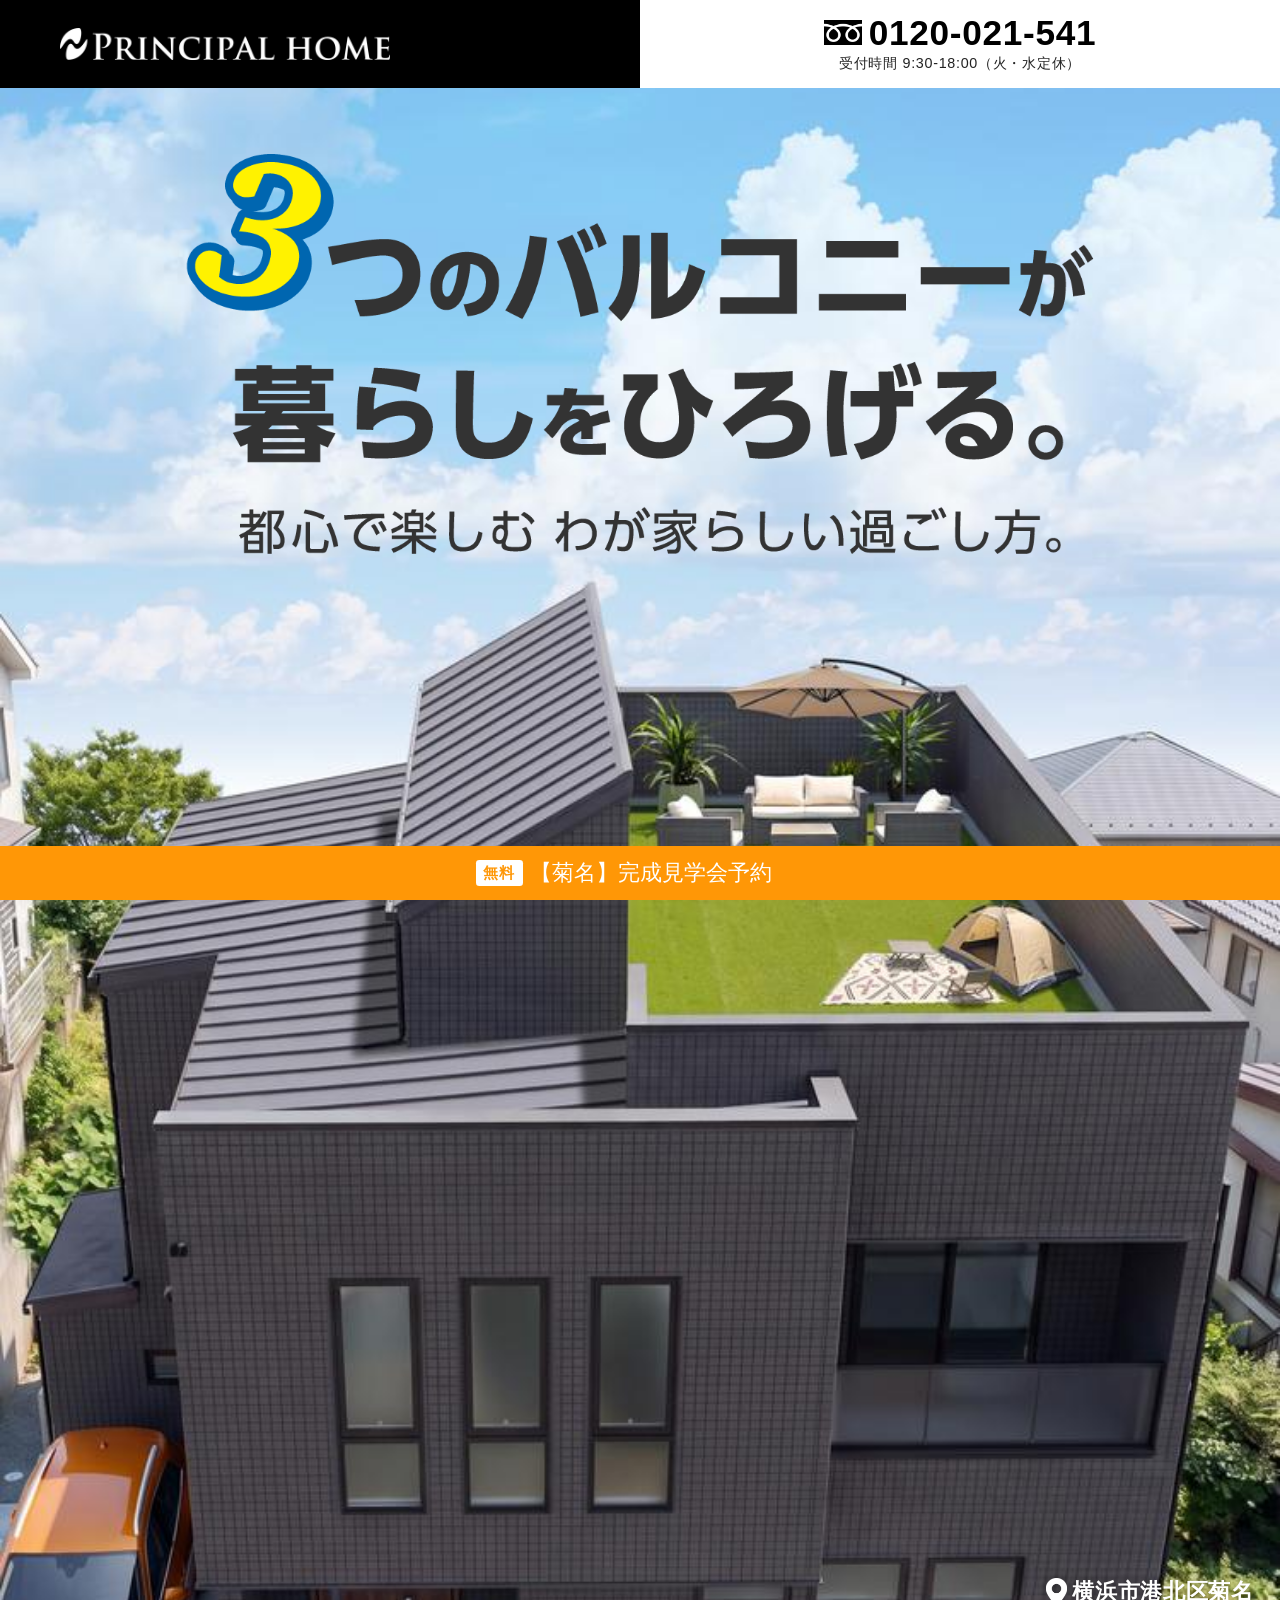
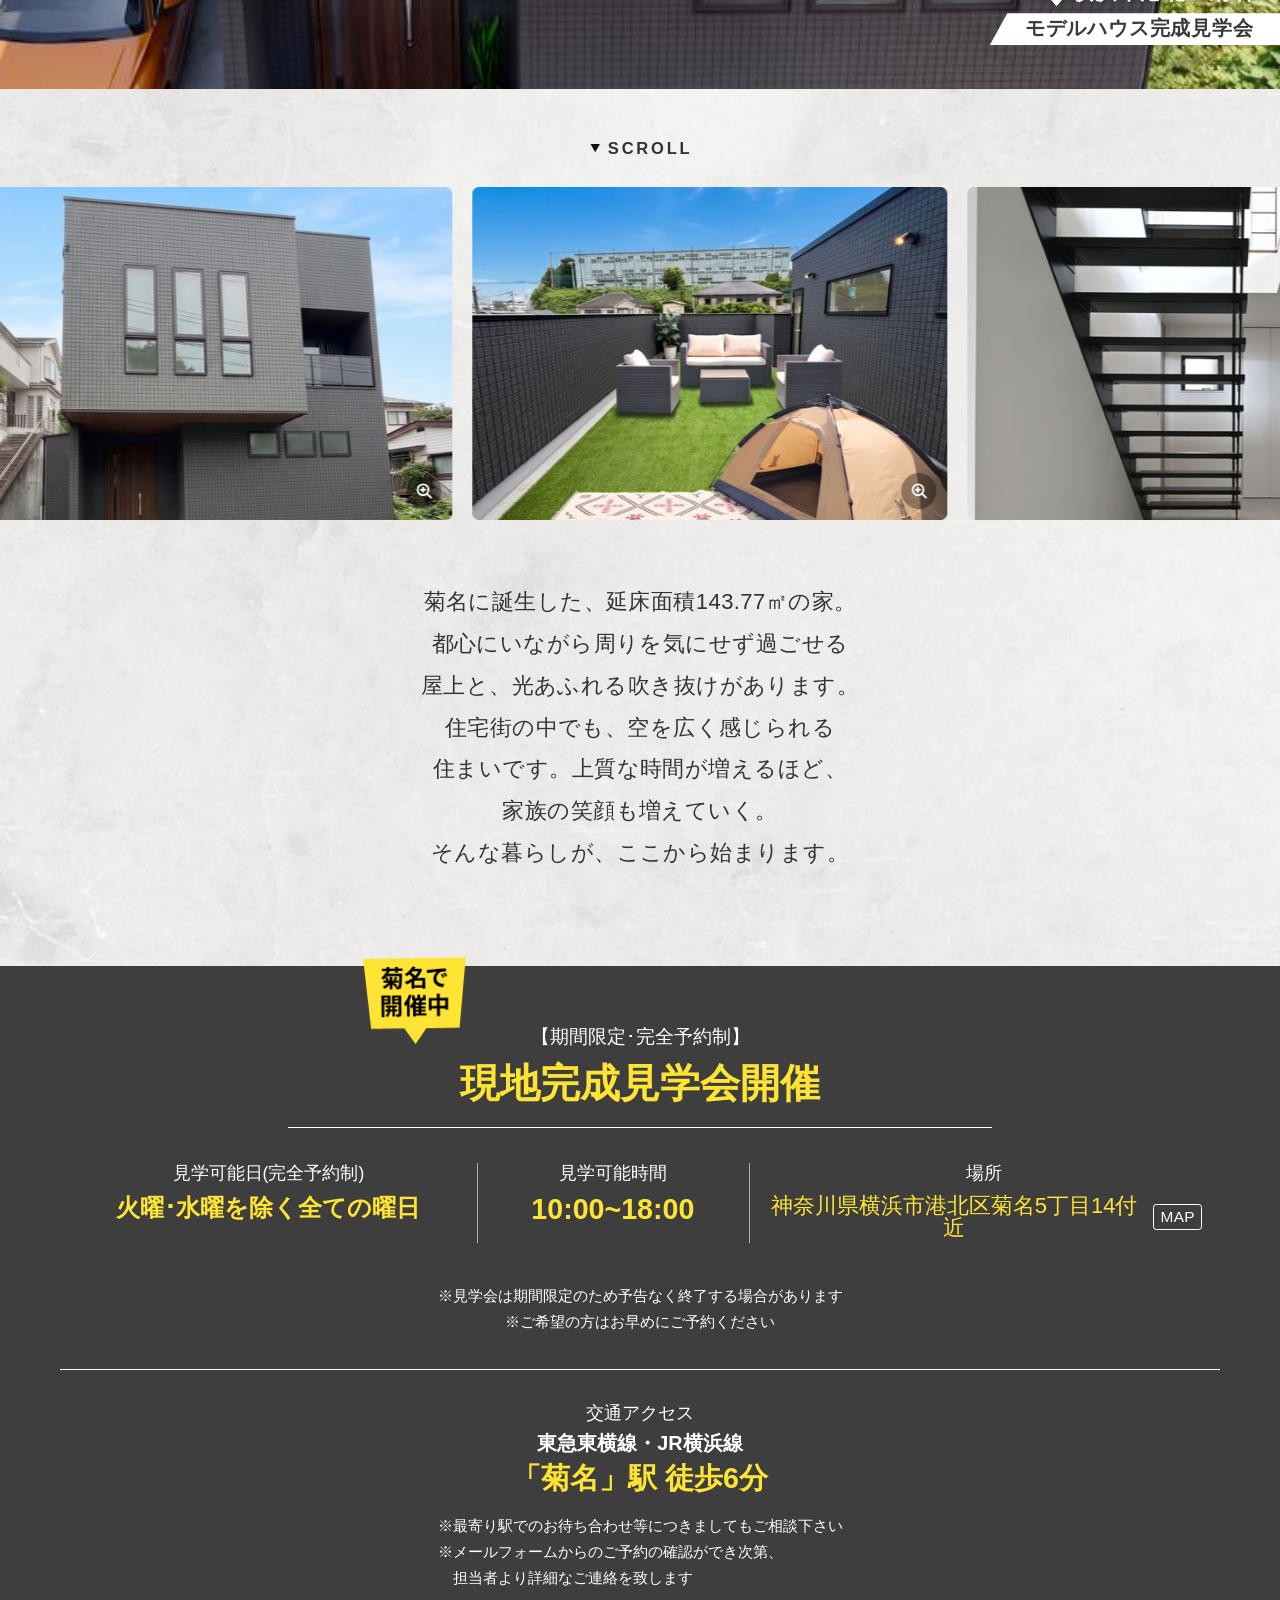
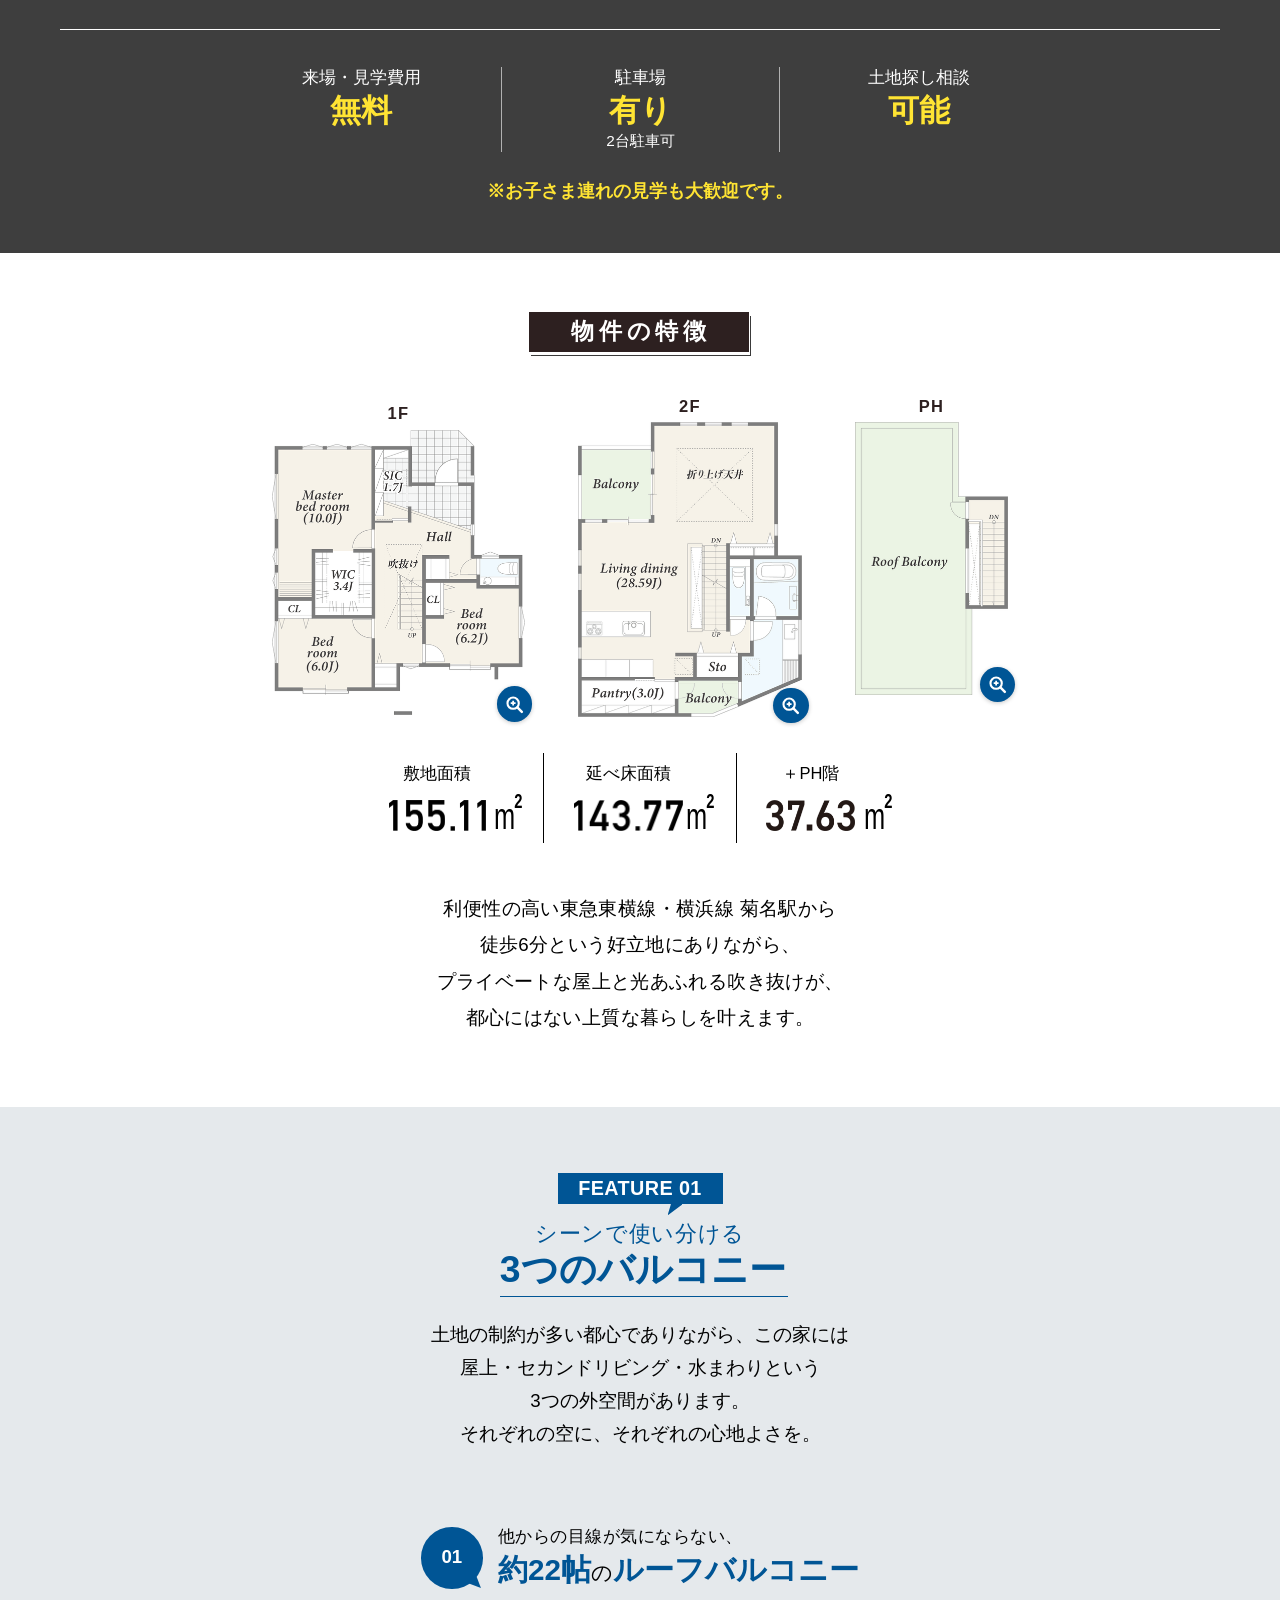
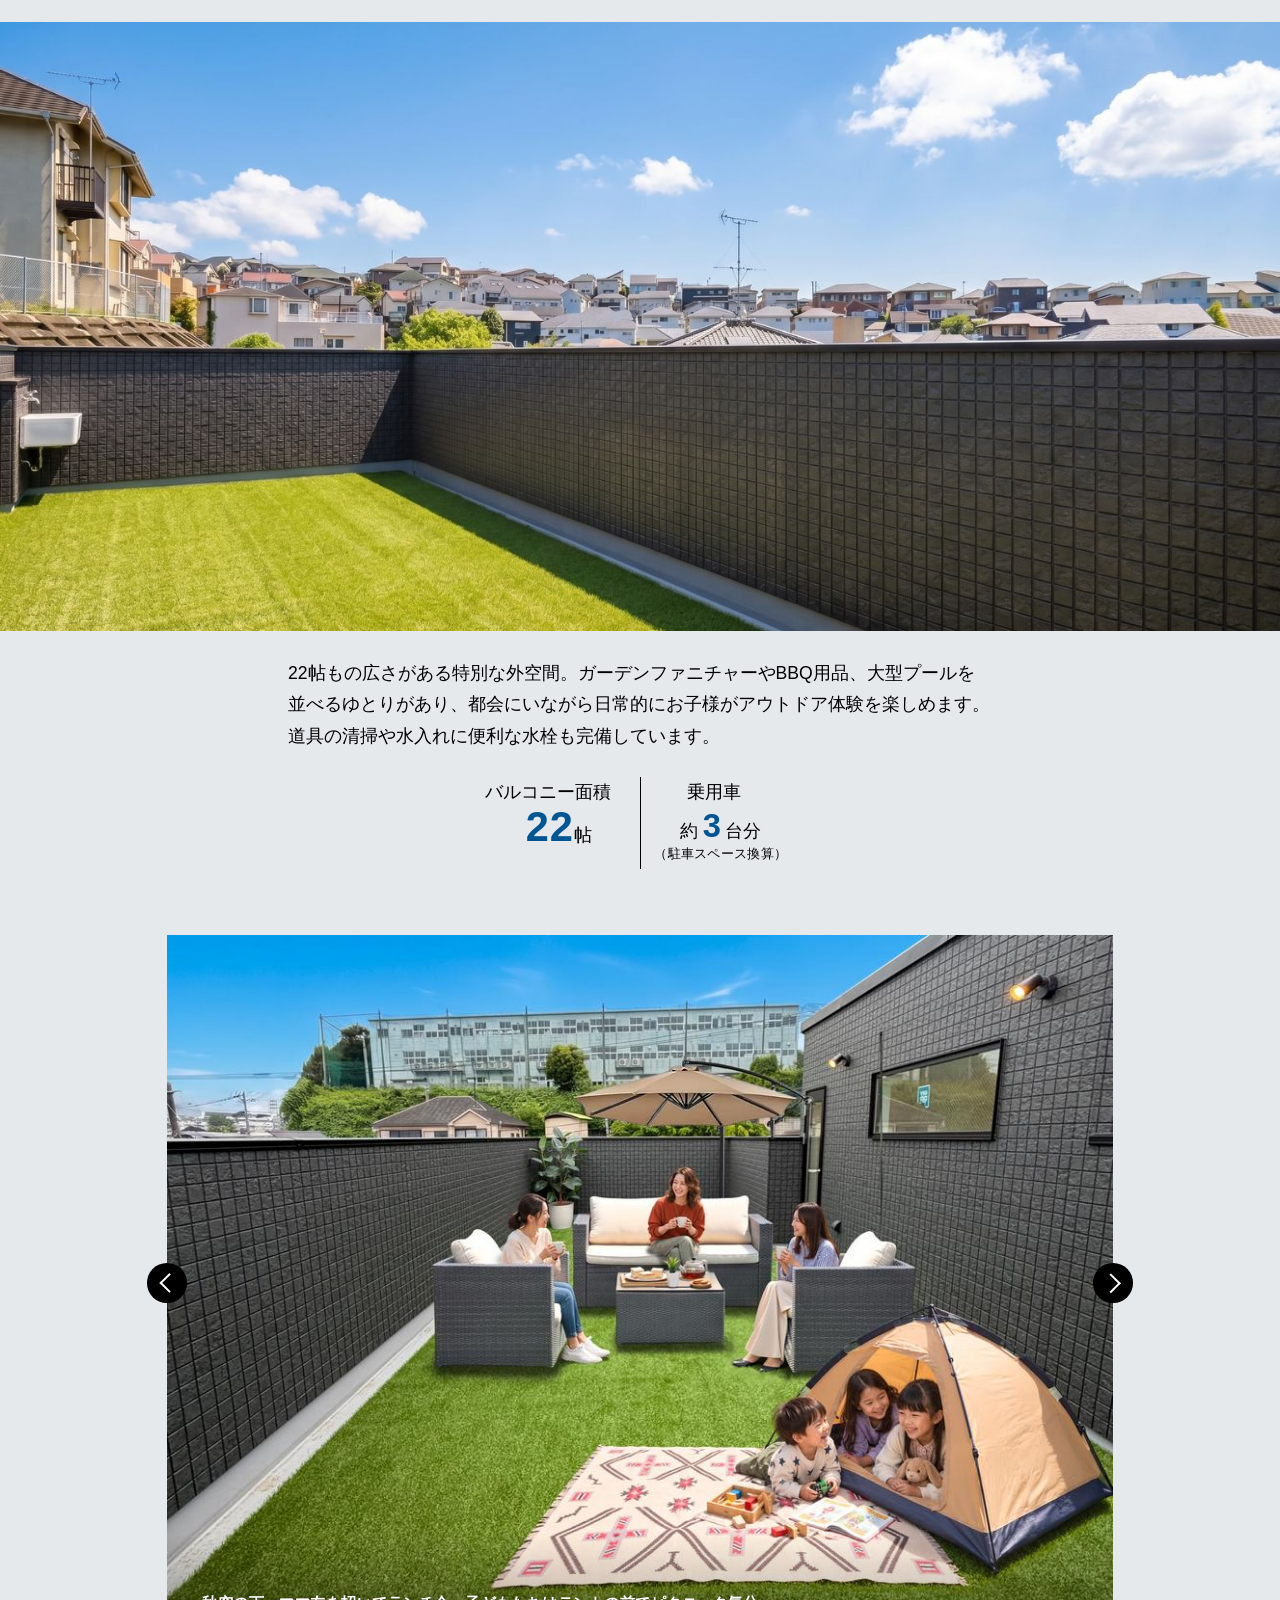
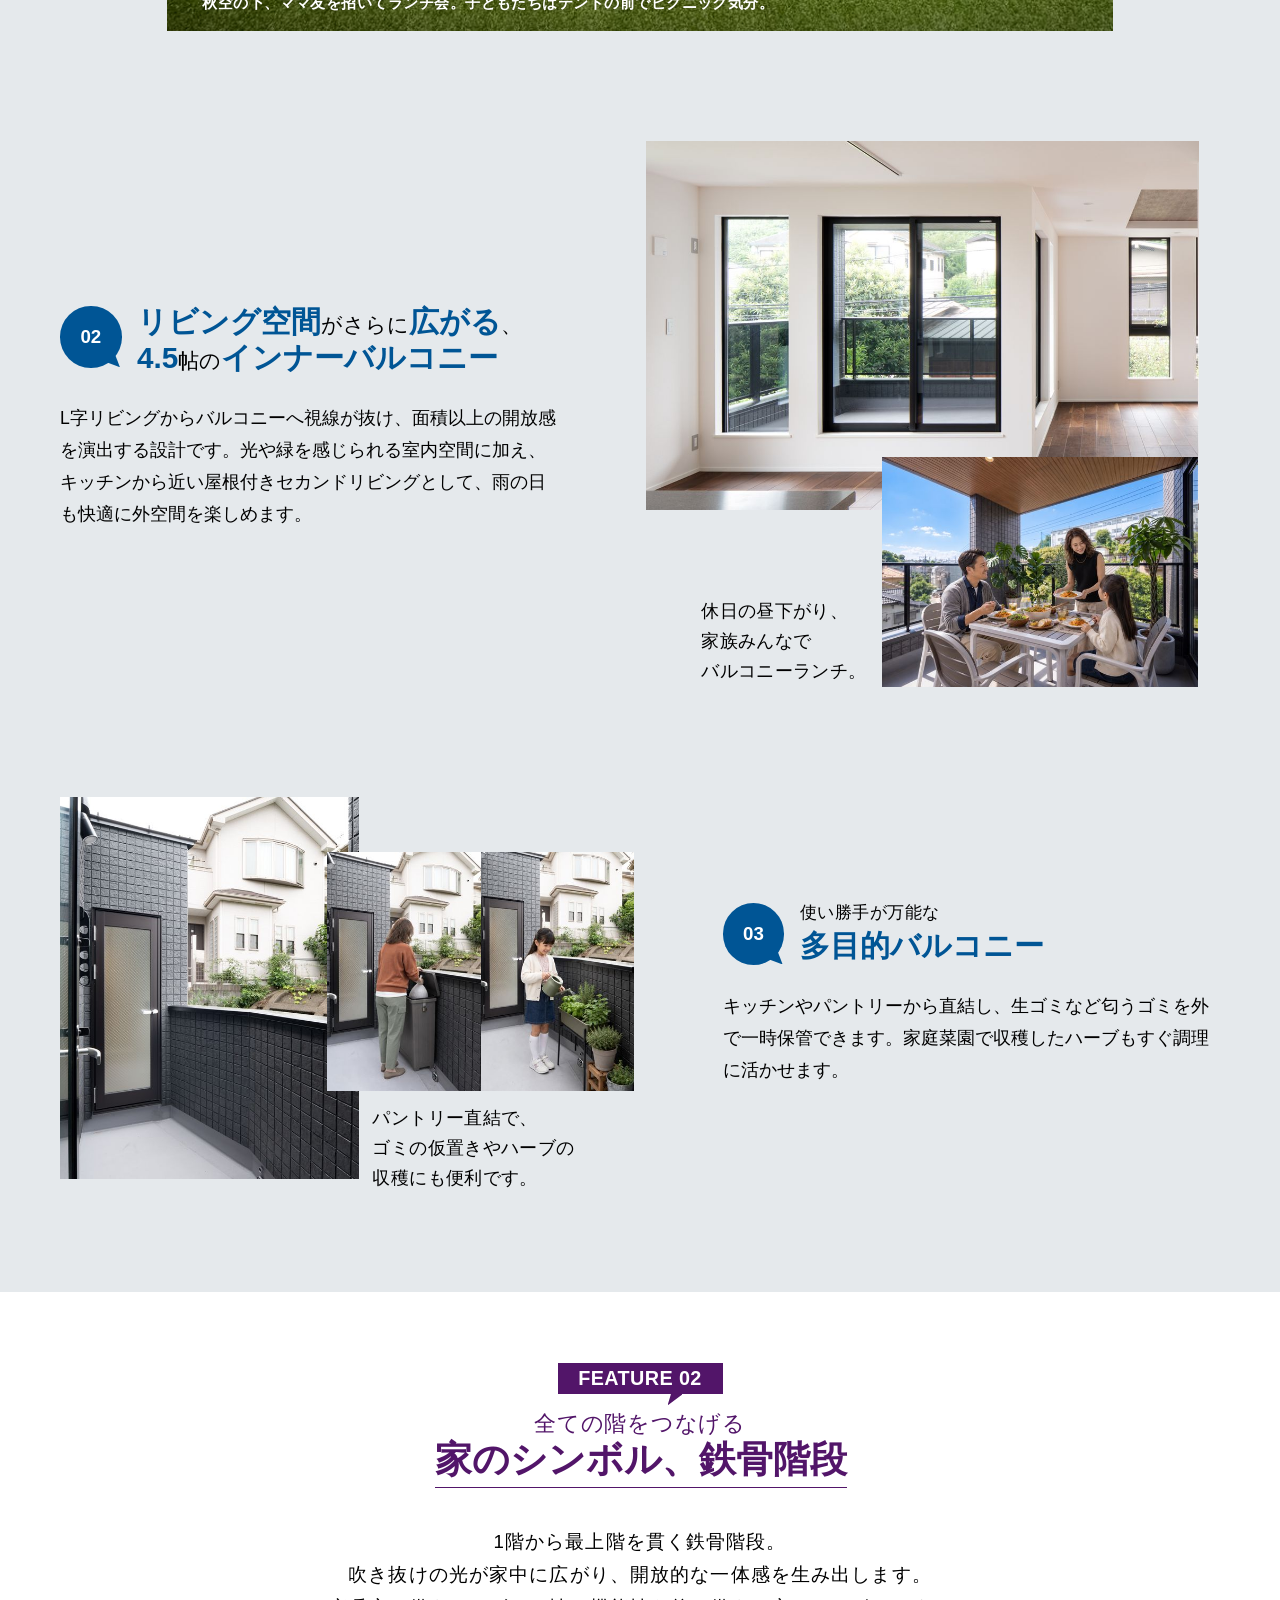
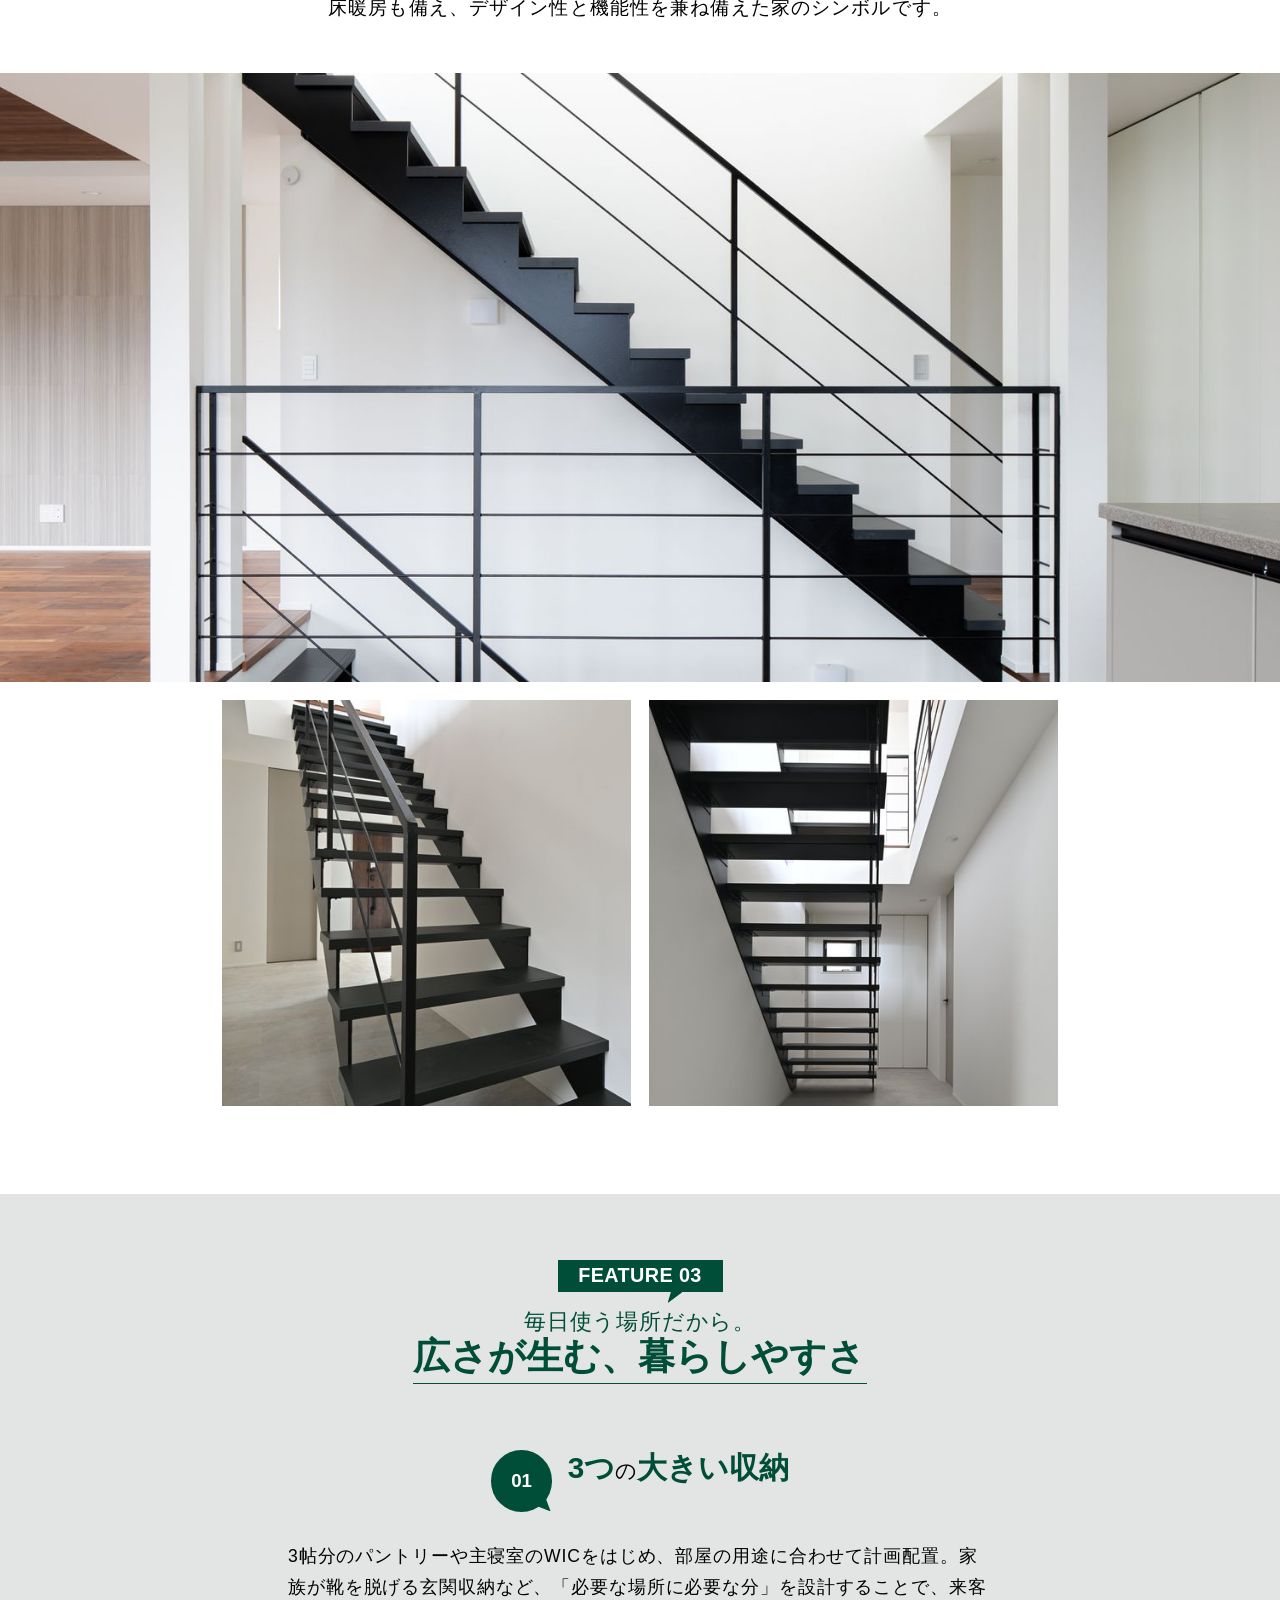
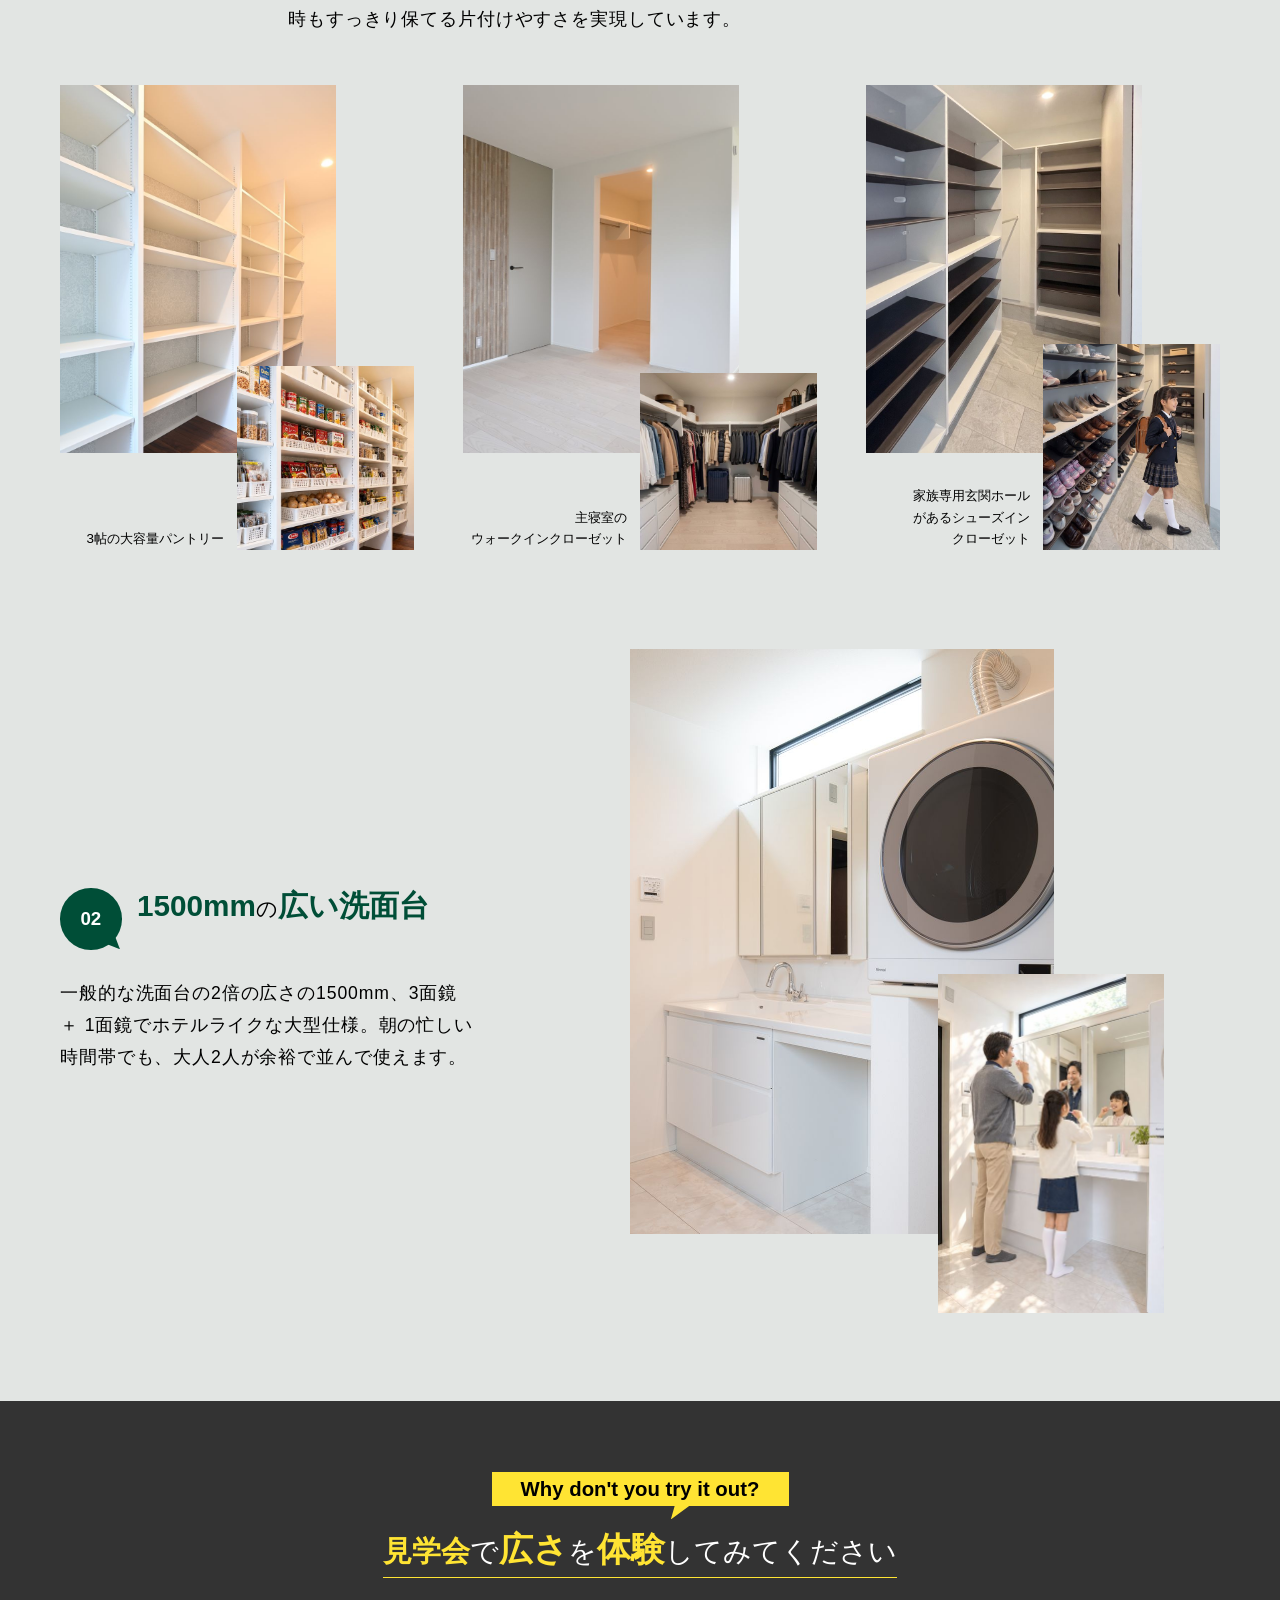
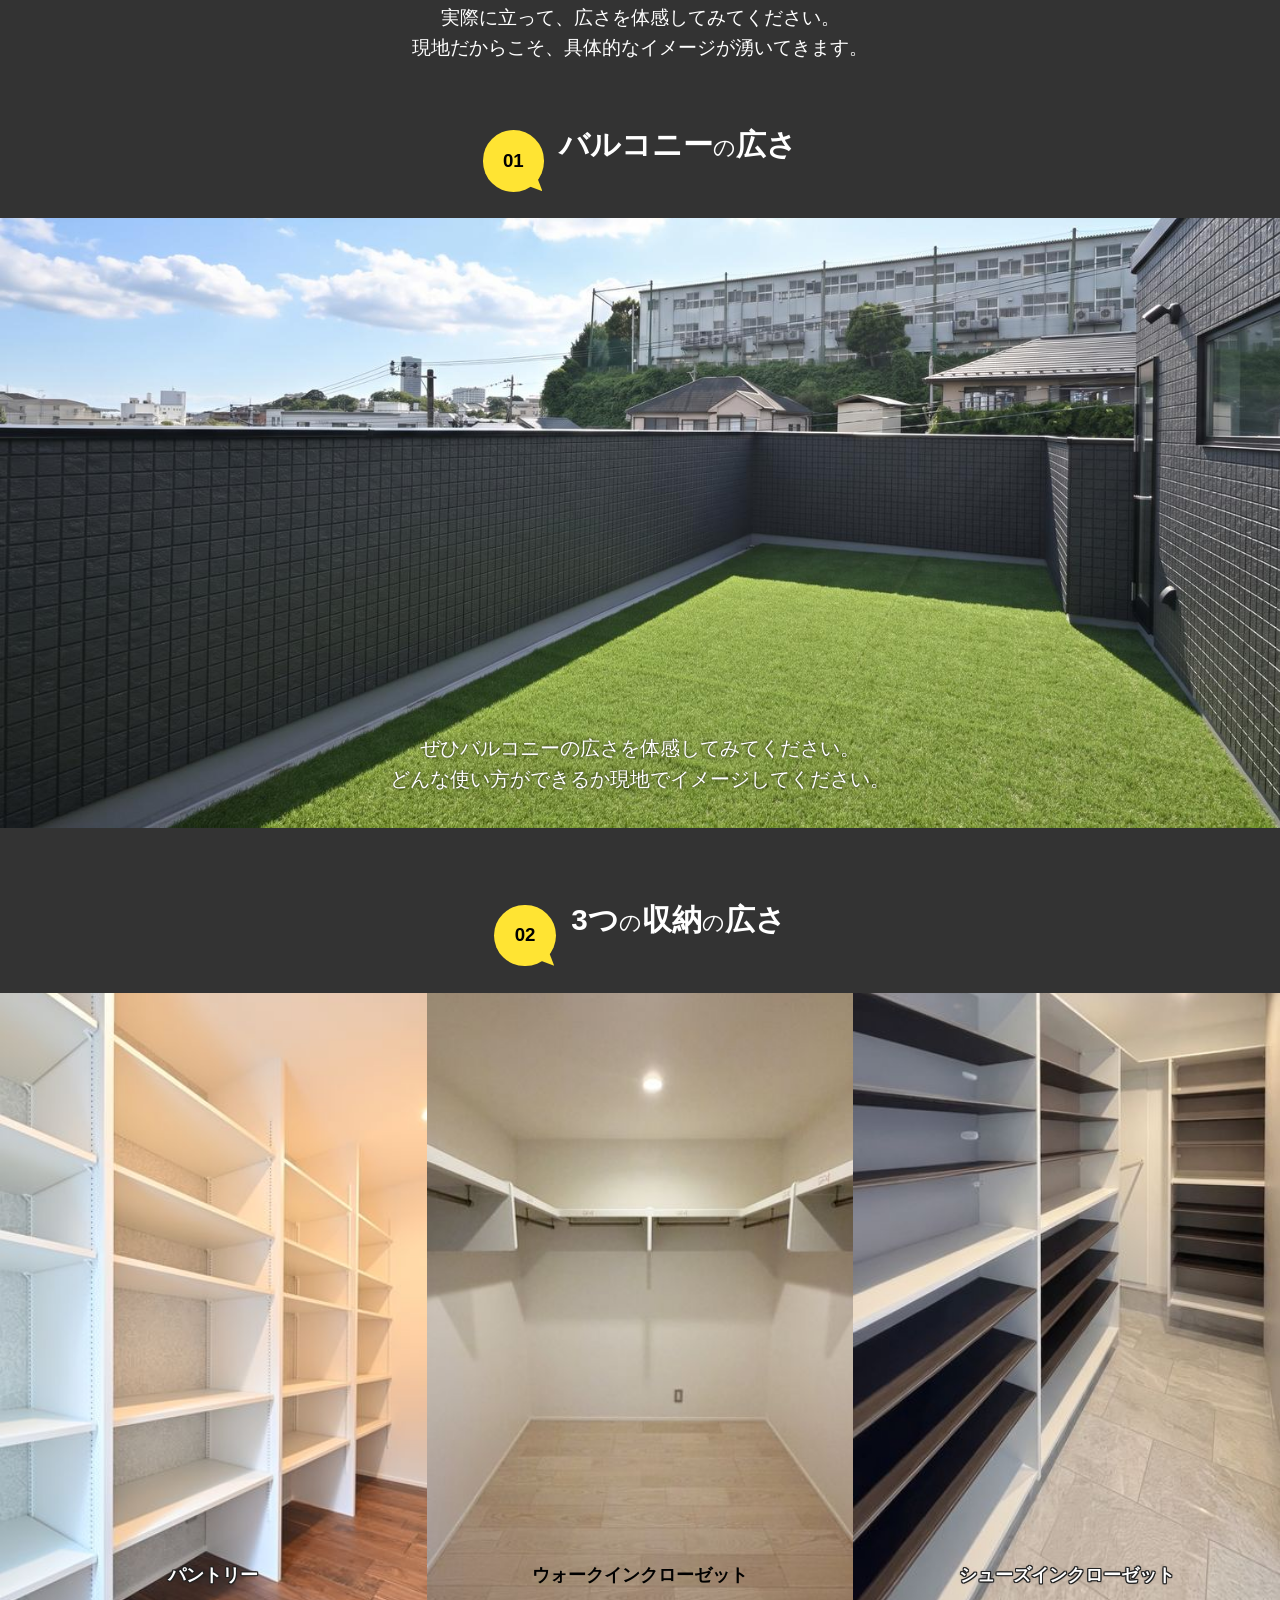
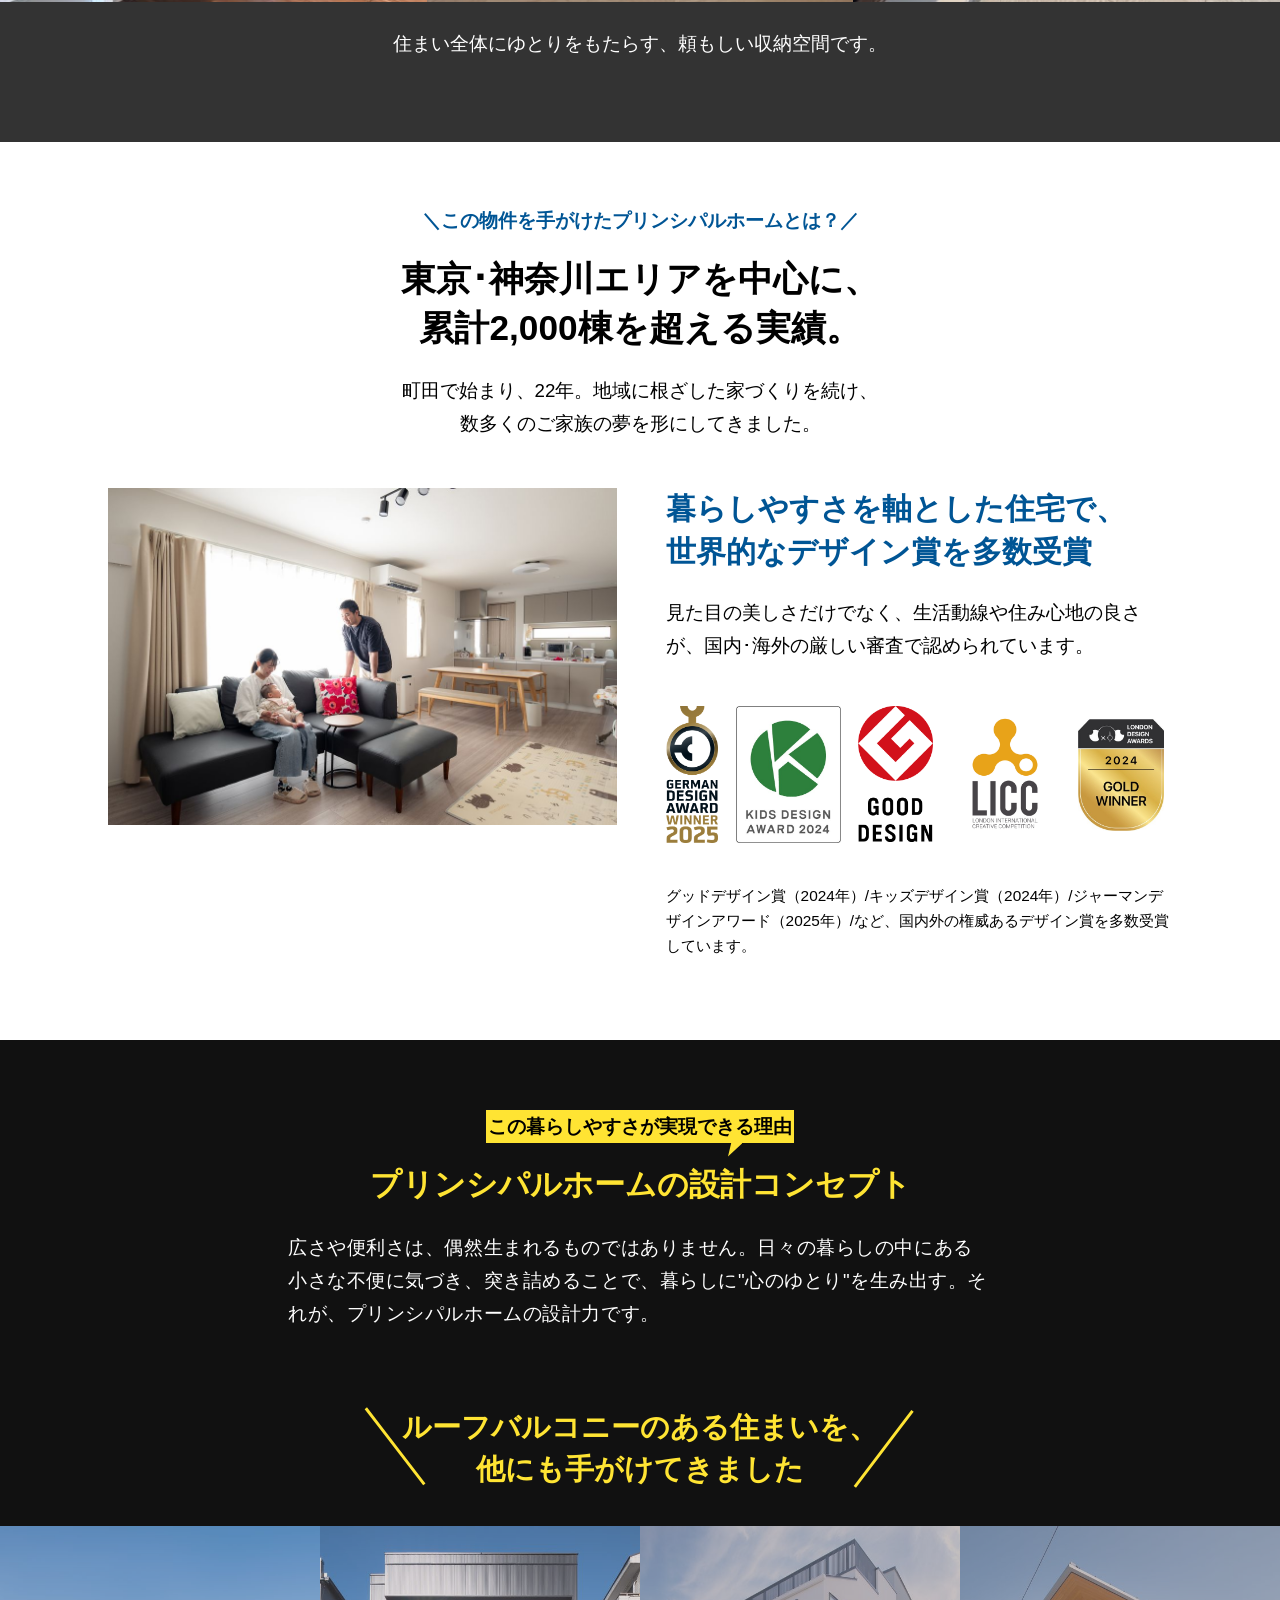
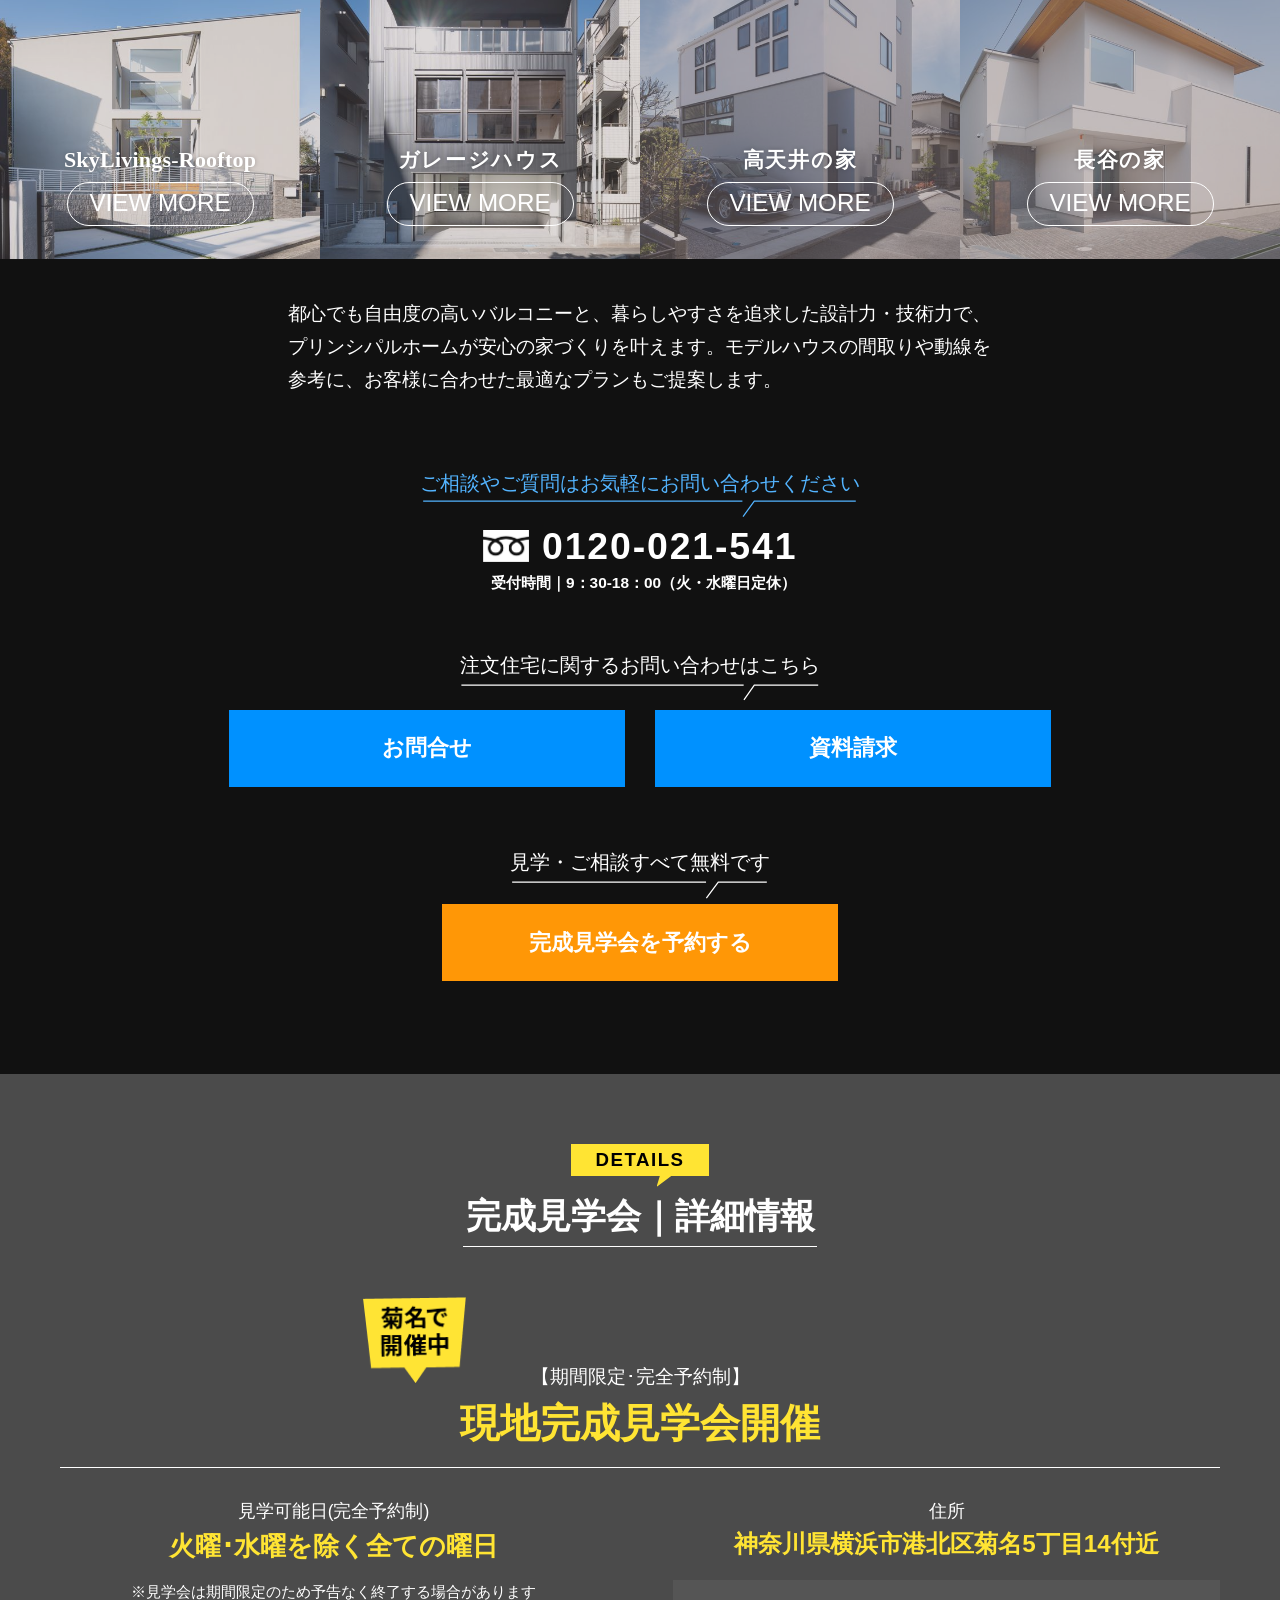
==== commit 1b02a4b0: "【確認用のみ】FVの自動スクロール：外観の写真を120%に拡大して本体を真ん中へ（拡大表示も）、シューズクローゼットは上寄りに切り取る - 外観：元画像（画像/first view_自動スクロール画像" ====
--- a/index.html
+++ b/index.html
@@ -55,7 +55,7 @@
 
 <!-- CSS：セクションごとのCSS（css/common.css〜form.css の13ファイル）を、表示を速くするため1つにまとめたもの。
      CSSを直したら _tools/build_css.py を実行して作り直す（作業用のセクション別HTMLは今までどおり分かれたCSSを読む） -->
-<link rel="stylesheet" href="css/kikuna.min.css?v=22048276">
+<link rel="stylesheet" href="css/kikuna.min.css?v=f9ed2cc6">
 </head>
 <body>
 <!--
@@ -123,7 +123,7 @@
              指で左右に動かせて、タップすると拡大する（js/01_firstview.js） -->
         <div class="fv__slider">
           <ul class="fv__track">
-            <li><button class="fv__thumb" type="button" aria-haspopup="dialog"><img src="img/fv/slide_01_540.jpg" srcset="img/fv/slide_01_360.jpg 360w, img/fv/slide_01_540.jpg 540w, img/fv/slide_01.jpg 720w" sizes="(min-width: 768px) 475px, 54vw" width="720" height="960"  alt="外観" decoding="async"></button></li>
+            <li><button class="fv__thumb" type="button" aria-haspopup="dialog"><img src="img/fv/slide_01b_540.jpg" srcset="img/fv/slide_01b_360.jpg 360w, img/fv/slide_01b_540.jpg 540w, img/fv/slide_01b.jpg 720w" sizes="(min-width: 768px) 475px, 54vw" width="720" height="960"  alt="外観" decoding="async"></button></li>
             <li><button class="fv__thumb" type="button" aria-haspopup="dialog"><img src="img/fv/slide_02_540.jpg" srcset="img/fv/slide_02_360.jpg 360w, img/fv/slide_02_540.jpg 540w, img/fv/slide_02.jpg 720w" sizes="(min-width: 768px) 475px, 54vw" width="720" height="960"  alt="約22帖のルーフバルコニー" decoding="async"></button></li>
             <li><button class="fv__thumb" type="button" aria-haspopup="dialog"><img src="img/fv/slide_03_540.jpg" srcset="img/fv/slide_03_360.jpg 360w, img/fv/slide_03_540.jpg 540w, img/fv/slide_03.jpg 720w" sizes="(min-width: 768px) 475px, 54vw" width="720" height="1080" alt="鉄骨階段" decoding="async"></button></li>
             <li><button class="fv__thumb" type="button" aria-haspopup="dialog"><img src="img/fv/slide_04_540.jpg" srcset="img/fv/slide_04_360.jpg 360w, img/fv/slide_04_540.jpg 540w, img/fv/slide_04.jpg 720w" sizes="(min-width: 768px) 499px, 57.1vw" width="720" height="480"  alt="リビング前のインナーバルコニー" decoding="async"></button></li>
@@ -131,11 +131,11 @@
             <li><button class="fv__thumb" type="button" aria-haspopup="dialog"><img data-lsrc="img/fv/slide_06_540.jpg" data-lsrcset="img/fv/slide_06_360.jpg 360w, img/fv/slide_06_540.jpg 540w, img/fv/slide_06.jpg 720w" sizes="(min-width: 768px) 475px, 54vw" width="720" height="1080" alt="3帖の大容量パントリー" decoding="async" fetchpriority="low"></button></li>
             <li><button class="fv__thumb" type="button" aria-haspopup="dialog"><img data-lsrc="img/fv/slide_07_540.jpg" data-lsrcset="img/fv/slide_07_360.jpg 360w, img/fv/slide_07_540.jpg 540w, img/fv/slide_07.jpg 720w" sizes="(min-width: 768px) 499px, 57.1vw" width="720" height="480"  alt="洗面室・1500mmの広い洗面台" decoding="async" fetchpriority="low"></button></li>
             <li><button class="fv__thumb" type="button" aria-haspopup="dialog"><img data-lsrc="img/fv/slide_08_540.jpg" data-lsrcset="img/fv/slide_08_360.jpg 360w, img/fv/slide_08_540.jpg 540w, img/fv/slide_08.jpg 720w" sizes="(min-width: 768px) 475px, 54vw" width="720" height="1080" alt="吹き抜けの鉄骨階段" decoding="async" fetchpriority="low"></button></li>
-            <li><button class="fv__thumb" type="button" aria-haspopup="dialog"><img data-lsrc="img/fv/slide_09_540.jpg" data-lsrcset="img/fv/slide_09_360.jpg 360w, img/fv/slide_09_540.jpg 540w, img/fv/slide_09.jpg 720w" sizes="(min-width: 768px) 475px, 54vw" width="720" height="1049" alt="シューズインクローゼット" decoding="async" fetchpriority="low"></button></li>
+            <li><button class="fv__thumb" type="button" aria-haspopup="dialog"><img class="fv__img--upper" data-lsrc="img/fv/slide_09_540.jpg" data-lsrcset="img/fv/slide_09_360.jpg 360w, img/fv/slide_09_540.jpg 540w, img/fv/slide_09.jpg 720w" sizes="(min-width: 768px) 475px, 54vw" width="720" height="1049" alt="シューズインクローゼット" decoding="async" fetchpriority="low"></button></li>
             <li><button class="fv__thumb" type="button" aria-haspopup="dialog"><img data-lsrc="img/fv/slide_10_540.jpg" data-lsrcset="img/fv/slide_10_360.jpg 360w, img/fv/slide_10_540.jpg 540w, img/fv/slide_10.jpg 720w" sizes="(min-width: 768px) 499px, 57.1vw" width="720" height="480"  alt="キッチン" decoding="async" fetchpriority="low"></button></li>
             <li><button class="fv__thumb" type="button" aria-haspopup="dialog"><img data-lsrc="img/fv/slide_11_540.jpg" data-lsrcset="img/fv/slide_11_360.jpg 360w, img/fv/slide_11_540.jpg 540w, img/fv/slide_11.jpg 720w" sizes="(min-width: 768px) 475px, 54vw" width="720" height="513"  alt="主寝室・3.4帖ウォークインクローゼット" decoding="async" fetchpriority="low"></button></li>
             <!-- 2周目（ループ用の複製） -->
-            <li aria-hidden="true"><button class="fv__thumb" type="button" tabindex="-1"><img data-lsrc="img/fv/slide_01_540.jpg" data-lsrcset="img/fv/slide_01_360.jpg 360w, img/fv/slide_01_540.jpg 540w, img/fv/slide_01.jpg 720w" sizes="(min-width: 768px) 475px, 54vw" width="720" height="960"  alt="" decoding="async" fetchpriority="low"></button></li>
+            <li aria-hidden="true"><button class="fv__thumb" type="button" tabindex="-1"><img data-lsrc="img/fv/slide_01b_540.jpg" data-lsrcset="img/fv/slide_01b_360.jpg 360w, img/fv/slide_01b_540.jpg 540w, img/fv/slide_01b.jpg 720w" sizes="(min-width: 768px) 475px, 54vw" width="720" height="960"  alt="" decoding="async" fetchpriority="low"></button></li>
             <li aria-hidden="true"><button class="fv__thumb" type="button" tabindex="-1"><img data-lsrc="img/fv/slide_02_540.jpg" data-lsrcset="img/fv/slide_02_360.jpg 360w, img/fv/slide_02_540.jpg 540w, img/fv/slide_02.jpg 720w" sizes="(min-width: 768px) 475px, 54vw" width="720" height="960"  alt="" decoding="async" fetchpriority="low"></button></li>
             <li aria-hidden="true"><button class="fv__thumb" type="button" tabindex="-1"><img data-lsrc="img/fv/slide_03_540.jpg" data-lsrcset="img/fv/slide_03_360.jpg 360w, img/fv/slide_03_540.jpg 540w, img/fv/slide_03.jpg 720w" sizes="(min-width: 768px) 475px, 54vw" width="720" height="1080" alt="" decoding="async" fetchpriority="low"></button></li>
             <li aria-hidden="true"><button class="fv__thumb" type="button" tabindex="-1"><img data-lsrc="img/fv/slide_04_540.jpg" data-lsrcset="img/fv/slide_04_360.jpg 360w, img/fv/slide_04_540.jpg 540w, img/fv/slide_04.jpg 720w" sizes="(min-width: 768px) 499px, 57.1vw" width="720" height="480"  alt="" decoding="async" fetchpriority="low"></button></li>
@@ -143,7 +143,7 @@
             <li aria-hidden="true"><button class="fv__thumb" type="button" tabindex="-1"><img data-lsrc="img/fv/slide_06_540.jpg" data-lsrcset="img/fv/slide_06_360.jpg 360w, img/fv/slide_06_540.jpg 540w, img/fv/slide_06.jpg 720w" sizes="(min-width: 768px) 475px, 54vw" width="720" height="1080" alt="" decoding="async" fetchpriority="low"></button></li>
             <li aria-hidden="true"><button class="fv__thumb" type="button" tabindex="-1"><img data-lsrc="img/fv/slide_07_540.jpg" data-lsrcset="img/fv/slide_07_360.jpg 360w, img/fv/slide_07_540.jpg 540w, img/fv/slide_07.jpg 720w" sizes="(min-width: 768px) 499px, 57.1vw" width="720" height="480"  alt="" decoding="async" fetchpriority="low"></button></li>
             <li aria-hidden="true"><button class="fv__thumb" type="button" tabindex="-1"><img data-lsrc="img/fv/slide_08_540.jpg" data-lsrcset="img/fv/slide_08_360.jpg 360w, img/fv/slide_08_540.jpg 540w, img/fv/slide_08.jpg 720w" sizes="(min-width: 768px) 475px, 54vw" width="720" height="1080" alt="" decoding="async" fetchpriority="low"></button></li>
-            <li aria-hidden="true"><button class="fv__thumb" type="button" tabindex="-1"><img data-lsrc="img/fv/slide_09_540.jpg" data-lsrcset="img/fv/slide_09_360.jpg 360w, img/fv/slide_09_540.jpg 540w, img/fv/slide_09.jpg 720w" sizes="(min-width: 768px) 475px, 54vw" width="720" height="1049" alt="" decoding="async" fetchpriority="low"></button></li>
+            <li aria-hidden="true"><button class="fv__thumb" type="button" tabindex="-1"><img class="fv__img--upper" data-lsrc="img/fv/slide_09_540.jpg" data-lsrcset="img/fv/slide_09_360.jpg 360w, img/fv/slide_09_540.jpg 540w, img/fv/slide_09.jpg 720w" sizes="(min-width: 768px) 475px, 54vw" width="720" height="1049" alt="" decoding="async" fetchpriority="low"></button></li>
             <li aria-hidden="true"><button class="fv__thumb" type="button" tabindex="-1"><img data-lsrc="img/fv/slide_10_540.jpg" data-lsrcset="img/fv/slide_10_360.jpg 360w, img/fv/slide_10_540.jpg 540w, img/fv/slide_10.jpg 720w" sizes="(min-width: 768px) 499px, 57.1vw" width="720" height="480"  alt="" decoding="async" fetchpriority="low"></button></li>
             <li aria-hidden="true"><button class="fv__thumb" type="button" tabindex="-1"><img data-lsrc="img/fv/slide_11_540.jpg" data-lsrcset="img/fv/slide_11_360.jpg 360w, img/fv/slide_11_540.jpg 540w, img/fv/slide_11.jpg 720w" sizes="(min-width: 768px) 475px, 54vw" width="720" height="513"  alt="" decoding="async" fetchpriority="low"></button></li>
           </ul>
--- a/css/kikuna.min.css
+++ b/css/kikuna.min.css
@@ -1,6 +1,6 @@
 @charset "UTF-8";
 :root{--c-ink:#333333;--c-black:#000000;--c-white:#ffffff;--c-bg:#edecea;--c-dark:#3e3e3e;--c-night:#111111;--c-yellow:#ffe433;--c-blue:#005595;--c-purple:#521569;--c-green:#004e37;--c-btn:#0091ff;--c-orange:#ff9706;--line-thin:.7px;--f-base:"Noto Sans JP","Hiragino Kaku Gothic ProN","Hiragino Sans","Yu Gothic",sans-serif}*,*::before,*::after{box-sizing:border-box}html{font-size:calc(min(100vw,768px) / 37.5);-webkit-text-size-adjust:100%}body{margin:0;font-family:var(--f-base);font-size:1.5rem;line-height:1.9;color:var(--c-ink);background:var(--c-bg);-webkit-font-smoothing:antialiased}img{max-width:100%;height:auto;display:block}a{color:inherit;text-decoration:none}ul,dl,dd{margin:0;padding:0;list-style:none}h1,h2,h3,p{margin:0}.pc-br{display:none}html.is-modal-open{overflow:hidden}img[data-lsrc]{font-size:0;color:transparent;overflow:hidden;min-height:0}.lp{max-width:768px;margin:0 auto;background:var(--c-white);overflow-x:clip}.f-head{--f-accent:var(--c-blue);text-align:center}.f-head--purple{--f-accent:var(--c-purple)}.f-head--green{--f-accent:var(--c-green)}.f-head__label{position:relative;display:inline-block;width:12.5rem;height:2.45rem;font-size:1.6rem;font-weight:700;line-height:2.45rem;letter-spacing:.02em;color:var(--c-white);background:var(--f-accent)}.f-head__label::after{content:"";position:absolute;top:calc(100% - 1px);left:8.35rem;width:1.34rem;height:calc(1rem + 1px);background:inherit;clip-path:polygon(22.5% 0,100% 0,100% 1px,0 100%,22.5% 1px)}.f-head__title{display:flex;flex-direction:column;align-items:center;margin-top:1.65rem;color:var(--f-accent)}.f-head__sub{font-size:1.75rem;font-weight:500;line-height:1;letter-spacing:.03em}.f-head__main{position:relative;left:.35rem;margin-top:.5rem;padding:0 .2rem .45rem 0;font-size:2.5rem;font-weight:700;line-height:1;border-bottom:.1rem solid var(--f-accent)}.f-head__lead{margin-top:1.95rem;font-size:1.47rem;font-weight:500;line-height:2.7rem;color:var(--c-black)}.b-head{--b-accent:var(--c-blue);position:relative;display:flex;flex-direction:column;width:max-content;font-weight:400}.b-head__num{position:absolute;top:0;display:grid;place-items:center;width:4.65rem;height:4.65rem;border-radius:50%;font-size:1.4rem;font-weight:700;line-height:1;color:var(--c-white);background:var(--b-accent)}.b-head__num::after{content:"";position:absolute;right:.15rem;bottom:.05rem;width:1.25rem;height:1.25rem;background:inherit;clip-path:polygon(3% 63%,100% 100%,63% 3%)}.b-head__label{font-size:1.2rem;line-height:1;letter-spacing:.03em}.b-head__title{font-size:1.5rem;font-weight:500;line-height:1}.b-head__title b{font-size:2.08rem;font-weight:700;color:var(--b-accent)}.pop{position:relative;margin:0}.pop img{width:100%;height:100%;object-fit:cover}.pop__btn{display:block;width:100%;height:100%;padding:0;border:0;background:none;cursor:zoom-in;-webkit-tap-highlight-color:transparent}.pop__btn:focus-visible{outline:.2rem solid var(--c-blue);outline-offset:-.2rem}.js .js-pop .pop{opacity:0;transform:translateY(4rem) rotate(-40deg) scale(.8);transition:opacity .7s ease,transform 1.1s cubic-bezier(.22,1,.36,1)}.js .js-pop.is-show .pop{opacity:1;transform:none}.js .js-pop .pop__note{opacity:0;transition:opacity .4s ease .6s}.js .js-pop.is-show .pop__note{opacity:1}@media (prefers-reduced-motion:reduce){.js .js-pop .pop{transform:none;transition:opacity .4s ease}.js .js-pop .pop__note{transition-delay:0s}}.photo-modal{position:fixed;inset:0;width:100%;height:100%;max-width:none;max-height:none;margin:0;padding:0;border:0;background:transparent;overflow:hidden}.photo-modal::backdrop{background:rgba(0,0,0,.9)}.photo-modal[open]{animation:photoFade .25s ease}@keyframes photoFade{from{opacity:0}to{opacity:1}}.photo-modal__inner{display:flex;flex-direction:column;align-items:center;justify-content:center;height:100%;margin:0;padding:6rem 1.5rem 4rem}.photo-modal__img{max-width:none;border-radius:.4rem;object-fit:cover;background:#222}.photo-modal__caption{margin-top:1.2rem;font-size:1.4rem;font-weight:500;line-height:2.2rem;letter-spacing:.04em;text-align:center;color:var(--c-white)}.photo-modal__caption span{display:inline-block}.photo-modal__close{position:absolute;top:1.5rem;right:1.5rem;width:3.6rem;height:3.6rem;padding:0;border:0;border-radius:50%;background:var(--c-white);cursor:pointer}.photo-modal__close::before,.photo-modal__close::after{content:"";position:absolute;top:50%;left:50%;width:1.7rem;height:.2rem;margin:-.1rem 0 0 -.85rem;background:#2d2020;transform:rotate(45deg)}.photo-modal__close::after{transform:rotate(-45deg)}.talk-line{display:block;width:100%;height:2rem;margin-top:.1rem}.cta-head{font-size:1.58rem;font-weight:500;line-height:1}.cta-head + .talk-line{margin-top:.2rem}.cta-btn{display:flex;align-items:center;justify-content:center;width:27.3rem;height:6.1rem;margin:.4rem auto 0;font-size:1.76rem;font-weight:700;line-height:1;color:var(--c-white);transition:filter .3s ease}@media (hover:hover){.cta-btn:hover{filter:brightness(1.08)}}.cta-btn--blue{background:var(--c-btn)}.cta-btn--orange{background:var(--c-orange)}.reserve-cta{text-align:center}.s-head{text-align:center}.s-head__label{position:relative;display:inline-block;min-width:12.5rem;height:2.45rem;padding:0 1.5rem;font-size:1.5rem;font-weight:700;line-height:2.45rem;letter-spacing:.08em;color:var(--c-black);background:var(--c-yellow)}.s-head__label::after{content:"";position:absolute;top:calc(100% - 1px);left:62%;width:1.34rem;height:calc(1rem + 1px);background:inherit;clip-path:polygon(22.5% 0,100% 0,100% 1px,0 100%,22.5% 1px)}.s-head__sub{margin-top:1.65rem;font-size:1.5rem;font-weight:500;line-height:1}.s-head__title{display:table;margin:1.65rem auto 0;padding:0 .2rem .55rem;font-size:2.3rem;font-weight:700;line-height:1.2;border-bottom:.1rem solid currentColor}.s-head__sub + .s-head__title{margin-top:.75rem}.s-head__lead{margin-top:1.9rem;font-size:1.4rem;font-weight:500;line-height:2.3rem}.data-table{width:34.5rem;margin:0 auto;border-top:.1rem solid var(--c-dark);text-align:left}.data-table__row{display:grid;grid-template-columns:8.6rem 1fr;border-bottom:.1rem solid #d6d6d6}.data-table dt{display:flex;align-items:center;padding:1.2rem 1rem;font-size:1.3rem;font-weight:700;line-height:1.9rem;color:var(--c-white);background:var(--c-dark)}.data-table__row + .data-table__row dt{box-shadow:0 -.1rem 0 rgba(255,255,255,.18)}.data-table dd{padding:1.2rem 0 1.2rem 1.2rem;font-size:1.35rem;font-weight:400;line-height:2.1rem;color:var(--c-black);overflow-wrap:anywhere}.data-table dd small{display:block;margin-top:.3rem;font-size:1.15rem;line-height:1.8rem;color:#555}:root{--sticky-cta-h:65px}@media (min-width:768px) and (max-width:1024px){:root{--sticky-cta-h:70px}}@media (min-width:1025px){:root{--sticky-cta-h:4.9rem}}.sticky-cta{position:fixed;left:0;right:0;bottom:0;z-index:90;display:flex;align-items:center;justify-content:center;height:var(--sticky-cta-h);padding-right:2.9rem;font-size:min(2rem,23px);font-weight:500;line-height:1;letter-spacing:0;color:var(--c-white);background:transparent;transform:translateY(100%);visibility:hidden;transition:transform .4s ease,visibility .4s;-webkit-tap-highlight-color:transparent}.sticky-cta::before{content:"";position:absolute;inset:0;z-index:-1;background:var(--c-orange)}.sticky-cta.is-shown{transform:none;visibility:visible}.sticky-cta__free{flex:none;margin-right:.7rem;padding:.38em .5em .32em;border-radius:.3rem;font-size:.68em;font-weight:700;line-height:1;letter-spacing:.06em;color:var(--c-orange);background:var(--c-white)}body.has-sticky-cta{padding-bottom:var(--sticky-cta-h)}@media (prefers-reduced-motion:reduce){.sticky-cta{transition:none}}.back-top{position:fixed;right:.7rem;bottom:12%;z-index:95;display:flex;flex-direction:column;align-items:center;padding:0;border:0;background:none;color:rgba(120,120,120,.85);cursor:pointer;opacity:0;visibility:hidden;transition:opacity .3s,visibility .3s;-webkit-tap-highlight-color:transparent}.back-top.is-visible{opacity:1;visibility:visible}.back-top span{margin-top:7.5rem;writing-mode:vertical-lr;font-size:1.2rem;font-weight:400;letter-spacing:.2em}.back-top::after{content:"";position:absolute;left:50%;bottom:4rem;width:1px;height:5.5rem;background:currentColor}.back-top::before{content:"";position:absolute;left:50%;top:calc(100% - 9.5rem);width:1px;height:1.6rem;margin-left:-.5px;background:currentColor;transform:translateX(-50%) rotate(30deg);transform-origin:top}@media (min-width:768px){:root{--pc-max:1200px;--pc-pad:clamp(20px,5vw,60px)}html{font-size:11px}.lp{max-width:none}.pc-br{display:inline}.sp-br{display:none}.pc-inner{max-width:calc(var(--pc-max) + var(--pc-pad) * 2);margin-left:auto;margin-right:auto;padding-left:var(--pc-pad);padding-right:var(--pc-pad)}.f-head__label{width:15rem;height:2.9rem;font-size:1.8rem;line-height:2.9rem}.f-head__label::after{left:10rem}.f-head__sub{font-size:2rem}.f-head__main{font-size:3.4rem;padding-bottom:.7rem}.f-head__lead{font-size:1.7rem;line-height:3rem}.s-head__label{height:2.9rem;padding:0 2rem;font-size:1.7rem;line-height:2.9rem}.s-head__sub{font-size:1.8rem}.s-head__title{font-size:3.2rem;padding-bottom:.8rem}.s-head__lead{font-size:1.6rem;line-height:2.8rem}.cta-head{font-size:1.8rem}.talk-line{width:42.72rem;height:2.28rem;margin-left:auto;margin-right:auto}.cta-btn{width:36rem;height:7rem;font-size:2rem}.data-table{width:100%;max-width:80rem}.data-table__row{grid-template-columns:16rem 1fr}.data-table dt{padding:1.6rem 2rem;font-size:1.5rem}.data-table dd{padding:1.6rem 2rem;font-size:1.5rem;line-height:2.6rem}.back-top{right:7px}.back-top span{margin-top:75px;font-size:12px}.back-top::after{bottom:40px;height:55px}.back-top::before{top:calc(100% - 95px);height:16px}}@media (min-width:1025px){.back-top{right:19px;bottom:10%}.back-top span{margin-top:110px;font-size:14px}.back-top::after{bottom:50px;height:90px}.back-top::before{top:calc(100% - 140px);height:24px}}
-:root{--header-h:4.2rem;--marquee-duration:60s}.header{position:sticky;top:0;z-index:100;display:grid;grid-template-columns:1fr 1fr;height:var(--header-h)}.header__logo{display:flex;align-items:center;padding-left:1.05rem;background:var(--c-black)}.header__logo a{display:block;width:16.6rem}.header__logo img{width:100%}.header__tel{display:flex;flex-direction:column;justify-content:center;align-items:center;padding-bottom:.25rem;background:var(--c-white);color:var(--c-black);line-height:1}.header__tel-num{display:flex;align-items:center;gap:.3rem;font-size:1.92rem;font-weight:700;letter-spacing:.02em}.header__tel-num img{width:auto;height:1.38rem}.header__tel-time{margin-top:.4rem;font-size:1rem;font-weight:400;letter-spacing:.05em;font-feature-settings:"palt";color:#222}.fv{position:relative}.fv__hero{position:relative;aspect-ratio:1608 / 2205;overflow:hidden}.fv__hero picture{display:block;height:100%}.fv__main{width:100%;height:100%;object-fit:cover}.fv__copy{position:absolute;top:2.19rem;left:3rem;width:30.36rem}.fv__place{position:absolute;right:0;bottom:2.15rem;display:flex;flex-direction:column;align-items:flex-end}.fv__area{display:flex;align-items:center;gap:.3rem;margin-right:1.48rem;font-size:1.6rem;font-weight:700;line-height:1;letter-spacing:.03em;color:var(--c-white);text-shadow:0 0 .6rem rgba(0,0,0,.35)}.fv__pin{width:1.5rem;height:auto;filter:drop-shadow(0 0 .4rem rgba(0,0,0,.3))}.fv__label{margin-top:.45rem;padding:0 1.48rem 0 2.3rem;font-size:1.42rem;font-weight:700;line-height:2.1rem;letter-spacing:.04em;color:#3a3a3a;background:var(--c-white);clip-path:polygon(1.15rem 0,100% 0,100% 100%,0 100%)}.fv__lower{padding:2.95rem 0 4.6rem;background:var(--c-bg) url("../img/bg_texture.jpg") center top / cover no-repeat}.fv__scroll{display:flex;align-items:center;justify-content:center;gap:.7rem;font-size:1.36rem;font-weight:700;line-height:1;letter-spacing:.17em;color:var(--c-ink);padding-left:.17em}.fv__scroll::before{content:"";width:.9rem;height:.8rem;background:#111;clip-path:polygon(0 0,100% 0,50% 100%)}.fv__slider{margin-top:1.8rem;overflow:hidden}.fv__track{display:flex;width:max-content;animation:fvMarquee var(--marquee-duration) linear infinite}.fv__track li{flex:none;width:20.28rem;height:14.28rem;margin-right:1rem}.fv__track img{width:100%;height:100%;object-fit:cover;border-radius:.6rem}@keyframes fvMarquee{from{transform:translateX(0)}to{transform:translateX(-50%)}}@media (prefers-reduced-motion:reduce){.fv__track{animation:none}}.fv__slider{touch-action:pan-y}.fv__slider.is-js{cursor:grab;-webkit-user-select:none;user-select:none}.fv__slider.is-js .fv__track{animation:none;will-change:transform}.fv__slider.is-dragging,.fv__slider.is-dragging .fv__thumb{cursor:grabbing}.fv__thumb{position:relative;display:block;width:100%;height:100%;padding:0;border:0;background:none;cursor:zoom-in;-webkit-tap-highlight-color:transparent}.fv__thumb img{pointer-events:none;-webkit-user-drag:none;-webkit-touch-callout:none}.fv__thumb:focus-visible{outline:.2rem solid var(--c-blue);outline-offset:-.2rem;border-radius:.6rem}.fv__thumb::after{content:"";position:absolute;right:.6rem;bottom:.6rem;width:2.4rem;height:2.4rem;border-radius:50%;background:rgba(0,0,0,.35) url("data:image/svg+xml,%3Csvg xmlns='http://www.w3.org/2000/svg' viewBox='0 0 24 24' fill='none' stroke='%23fff' stroke-width='2.2' stroke-linecap='round'%3E%3Ccircle cx='10.5' cy='10.5' r='6.5'/%3E%3Cpath d='M15.5 15.5 20 20M10.5 8v5M8 10.5h5'/%3E%3C/svg%3E") center / 1.4rem no-repeat;pointer-events:none}.fv-gallery__track{display:flex;height:100%;overflow-x:auto;overflow-y:hidden;scroll-snap-type:x mandatory;overscroll-behavior-x:contain;scrollbar-width:none;outline:none}.fv-gallery__track::-webkit-scrollbar{display:none}.fv-gallery__slide{flex:0 0 100%;min-width:0;overflow:hidden;display:flex;flex-direction:column;align-items:center;justify-content:center;margin:0;padding:6rem 1.5rem 6.4rem;scroll-snap-align:center;scroll-snap-stop:always}.fv-gallery__img{max-width:none;border-radius:.4rem;object-fit:cover;background:#222;-webkit-user-select:none;user-select:none;-webkit-user-drag:none}.fv-gallery__nav{position:absolute;top:50%;z-index:1;width:3.6rem;height:3.6rem;margin-top:-1.8rem;padding:0;border:0;border-radius:50%;background:rgba(255,255,255,.16);cursor:pointer;transition:opacity .2s,background-color .2s;-webkit-tap-highlight-color:transparent}.fv-gallery__nav::before{content:"";position:absolute;top:50%;left:50%;width:1rem;height:1rem;border-top:.2rem solid rgba(255,255,255,.9);border-left:.2rem solid rgba(255,255,255,.9)}.fv-gallery__nav--prev{left:.6rem}.fv-gallery__nav--prev::before{transform:translate(-30%,-50%) rotate(-45deg)}.fv-gallery__nav--next{right:.6rem}.fv-gallery__nav--next::before{transform:translate(-70%,-50%) rotate(135deg)}.fv-gallery__nav.is-hidden{opacity:0;pointer-events:none}@media (hover:hover){.fv-gallery__nav:hover{background:rgba(255,255,255,.3)}}.fv-gallery__nav:focus-visible{outline:.2rem solid var(--c-white);outline-offset:.2rem}.fv-gallery__count{position:absolute;left:0;right:0;bottom:2.4rem;font-size:1.3rem;font-weight:500;line-height:1;letter-spacing:.12em;text-align:center;color:rgba(255,255,255,.75);pointer-events:none}.fv__lead{margin-top:3.7rem;font-size:1.6rem;font-weight:500;line-height:2.98rem;letter-spacing:.02em;text-align:center;color:var(--c-ink)}@media (min-width:768px){:root{--header-h:8rem}.header__logo{padding-left:var(--pc-pad)}.header__logo a{width:min(30rem,85%)}.header__tel-num{gap:.6rem;font-size:3.2rem}.header__tel-num img{height:2.3rem}.header__tel-time{margin-top:.6rem;font-size:1.3rem}.fv__hero{aspect-ratio:1706 / 2134}.fv__copy{top:calc(min(1.71vw,24.6px) + 3.42vw);left:50%;width:min(70.84vw,1020px);transform:translateX(-50%)}.fv__place{bottom:4rem}.fv__area{gap:.5rem;margin-right:2.4rem;font-size:2rem}.fv__pin{width:1.9rem}.fv__label{margin-top:.7rem;padding:0 2.4rem 0 3.2rem;font-size:1.8rem;line-height:2.9rem;clip-path:polygon(1.6rem 0,100% 0,100% 100%,0 100%)}.fv__lower{padding:4.6rem 0 7.4rem}.fv__scroll{font-size:1.5rem}.fv__slider{margin-top:2.8rem}.fv__track li{width:43.2rem;height:30.24rem;margin-right:1.8rem}.fv__thumb::after{right:1rem;bottom:1rem;width:3.2rem;height:3.2rem;background-size:1.8rem}.fv-gallery__slide{padding:7rem 9rem 7.4rem}.fv-gallery__nav{width:4.8rem;height:4.8rem;margin-top:-2.4rem}.fv-gallery__nav::before{width:1.3rem;height:1.3rem}.fv-gallery__nav--prev{left:2.4rem}.fv-gallery__nav--next{right:2.4rem}.fv-gallery__count{bottom:3rem;font-size:1.4rem}.fv__lead{margin-top:5.6rem;font-size:2rem;line-height:3.8rem}}
+:root{--header-h:4.2rem;--marquee-duration:60s}.header{position:sticky;top:0;z-index:100;display:grid;grid-template-columns:1fr 1fr;height:var(--header-h)}.header__logo{display:flex;align-items:center;padding-left:1.05rem;background:var(--c-black)}.header__logo a{display:block;width:16.6rem}.header__logo img{width:100%}.header__tel{display:flex;flex-direction:column;justify-content:center;align-items:center;padding-bottom:.25rem;background:var(--c-white);color:var(--c-black);line-height:1}.header__tel-num{display:flex;align-items:center;gap:.3rem;font-size:1.92rem;font-weight:700;letter-spacing:.02em}.header__tel-num img{width:auto;height:1.38rem}.header__tel-time{margin-top:.4rem;font-size:1rem;font-weight:400;letter-spacing:.05em;font-feature-settings:"palt";color:#222}.fv{position:relative}.fv__hero{position:relative;aspect-ratio:1608 / 2205;overflow:hidden}.fv__hero picture{display:block;height:100%}.fv__main{width:100%;height:100%;object-fit:cover}.fv__copy{position:absolute;top:2.19rem;left:3rem;width:30.36rem}.fv__place{position:absolute;right:0;bottom:2.15rem;display:flex;flex-direction:column;align-items:flex-end}.fv__area{display:flex;align-items:center;gap:.3rem;margin-right:1.48rem;font-size:1.6rem;font-weight:700;line-height:1;letter-spacing:.03em;color:var(--c-white);text-shadow:0 0 .6rem rgba(0,0,0,.35)}.fv__pin{width:1.5rem;height:auto;filter:drop-shadow(0 0 .4rem rgba(0,0,0,.3))}.fv__label{margin-top:.45rem;padding:0 1.48rem 0 2.3rem;font-size:1.42rem;font-weight:700;line-height:2.1rem;letter-spacing:.04em;color:#3a3a3a;background:var(--c-white);clip-path:polygon(1.15rem 0,100% 0,100% 100%,0 100%)}.fv__lower{padding:2.95rem 0 4.6rem;background:var(--c-bg) url("../img/bg_texture.jpg") center top / cover no-repeat}.fv__scroll{display:flex;align-items:center;justify-content:center;gap:.7rem;font-size:1.36rem;font-weight:700;line-height:1;letter-spacing:.17em;color:var(--c-ink);padding-left:.17em}.fv__scroll::before{content:"";width:.9rem;height:.8rem;background:#111;clip-path:polygon(0 0,100% 0,50% 100%)}.fv__slider{margin-top:1.8rem;overflow:hidden}.fv__track{display:flex;width:max-content;animation:fvMarquee var(--marquee-duration) linear infinite}.fv__track li{flex:none;width:20.28rem;height:14.28rem;margin-right:1rem}.fv__track img{width:100%;height:100%;object-fit:cover;border-radius:.6rem}.fv__track img.fv__img--upper{object-position:50% 20%}@keyframes fvMarquee{from{transform:translateX(0)}to{transform:translateX(-50%)}}@media (prefers-reduced-motion:reduce){.fv__track{animation:none}}.fv__slider{touch-action:pan-y}.fv__slider.is-js{cursor:grab;-webkit-user-select:none;user-select:none}.fv__slider.is-js .fv__track{animation:none;will-change:transform}.fv__slider.is-dragging,.fv__slider.is-dragging .fv__thumb{cursor:grabbing}.fv__thumb{position:relative;display:block;width:100%;height:100%;padding:0;border:0;background:none;cursor:zoom-in;-webkit-tap-highlight-color:transparent}.fv__thumb img{pointer-events:none;-webkit-user-drag:none;-webkit-touch-callout:none}.fv__thumb:focus-visible{outline:.2rem solid var(--c-blue);outline-offset:-.2rem;border-radius:.6rem}.fv__thumb::after{content:"";position:absolute;right:.6rem;bottom:.6rem;width:2.4rem;height:2.4rem;border-radius:50%;background:rgba(0,0,0,.35) url("data:image/svg+xml,%3Csvg xmlns='http://www.w3.org/2000/svg' viewBox='0 0 24 24' fill='none' stroke='%23fff' stroke-width='2.2' stroke-linecap='round'%3E%3Ccircle cx='10.5' cy='10.5' r='6.5'/%3E%3Cpath d='M15.5 15.5 20 20M10.5 8v5M8 10.5h5'/%3E%3C/svg%3E") center / 1.4rem no-repeat;pointer-events:none}.fv-gallery__track{display:flex;height:100%;overflow-x:auto;overflow-y:hidden;scroll-snap-type:x mandatory;overscroll-behavior-x:contain;scrollbar-width:none;outline:none}.fv-gallery__track::-webkit-scrollbar{display:none}.fv-gallery__slide{flex:0 0 100%;min-width:0;overflow:hidden;display:flex;flex-direction:column;align-items:center;justify-content:center;margin:0;padding:6rem 1.5rem 6.4rem;scroll-snap-align:center;scroll-snap-stop:always}.fv-gallery__img{max-width:none;border-radius:.4rem;object-fit:cover;background:#222;-webkit-user-select:none;user-select:none;-webkit-user-drag:none}.fv-gallery__nav{position:absolute;top:50%;z-index:1;width:3.6rem;height:3.6rem;margin-top:-1.8rem;padding:0;border:0;border-radius:50%;background:rgba(255,255,255,.16);cursor:pointer;transition:opacity .2s,background-color .2s;-webkit-tap-highlight-color:transparent}.fv-gallery__nav::before{content:"";position:absolute;top:50%;left:50%;width:1rem;height:1rem;border-top:.2rem solid rgba(255,255,255,.9);border-left:.2rem solid rgba(255,255,255,.9)}.fv-gallery__nav--prev{left:.6rem}.fv-gallery__nav--prev::before{transform:translate(-30%,-50%) rotate(-45deg)}.fv-gallery__nav--next{right:.6rem}.fv-gallery__nav--next::before{transform:translate(-70%,-50%) rotate(135deg)}.fv-gallery__nav.is-hidden{opacity:0;pointer-events:none}@media (hover:hover){.fv-gallery__nav:hover{background:rgba(255,255,255,.3)}}.fv-gallery__nav:focus-visible{outline:.2rem solid var(--c-white);outline-offset:.2rem}.fv-gallery__count{position:absolute;left:0;right:0;bottom:2.4rem;font-size:1.3rem;font-weight:500;line-height:1;letter-spacing:.12em;text-align:center;color:rgba(255,255,255,.75);pointer-events:none}.fv__lead{margin-top:3.7rem;font-size:1.6rem;font-weight:500;line-height:2.98rem;letter-spacing:.02em;text-align:center;color:var(--c-ink)}@media (min-width:768px){:root{--header-h:8rem}.header__logo{padding-left:var(--pc-pad)}.header__logo a{width:min(30rem,85%)}.header__tel-num{gap:.6rem;font-size:3.2rem}.header__tel-num img{height:2.3rem}.header__tel-time{margin-top:.6rem;font-size:1.3rem}.fv__hero{aspect-ratio:1706 / 2134}.fv__copy{top:calc(min(1.71vw,24.6px) + 3.42vw);left:50%;width:min(70.84vw,1020px);transform:translateX(-50%)}.fv__place{bottom:4rem}.fv__area{gap:.5rem;margin-right:2.4rem;font-size:2rem}.fv__pin{width:1.9rem}.fv__label{margin-top:.7rem;padding:0 2.4rem 0 3.2rem;font-size:1.8rem;line-height:2.9rem;clip-path:polygon(1.6rem 0,100% 0,100% 100%,0 100%)}.fv__lower{padding:4.6rem 0 7.4rem}.fv__scroll{font-size:1.5rem}.fv__slider{margin-top:2.8rem}.fv__track li{width:43.2rem;height:30.24rem;margin-right:1.8rem}.fv__thumb::after{right:1rem;bottom:1rem;width:3.2rem;height:3.2rem;background-size:1.8rem}.fv-gallery__slide{padding:7rem 9rem 7.4rem}.fv-gallery__nav{width:4.8rem;height:4.8rem;margin-top:-2.4rem}.fv-gallery__nav::before{width:1.3rem;height:1.3rem}.fv-gallery__nav--prev{left:2.4rem}.fv-gallery__nav--next{right:2.4rem}.fv-gallery__count{bottom:3rem;font-size:1.4rem}.fv__lead{margin-top:5.6rem;font-size:2rem;line-height:3.8rem}}
 .info{position:relative;padding-top:.6rem}.fv:has(+ .info) .fv__lower{padding-bottom:calc(4.6rem + .83rem)}.fv + .info{margin-top:-.83rem}.info__tag{position:absolute;z-index:2;top:-.95rem;left:3.6rem;width:7.6rem}.info__paper{padding:3.3rem 0 3rem;color:var(--c-white);line-height:1;text-align:center;background:var(--c-dark)}.info__head,.info__item,.info__notes{position:relative}.info__head::after,.info__item::after,.info__notes::after{content:"";position:absolute;left:50%;bottom:0;width:26.35rem;height:var(--line-thin);background:var(--c-white);transform:translateX(-50%)}.info__item--day::after{display:none}.info__head{padding-bottom:1.05rem}.info__sub{padding-left:1.55rem;font-size:1.47rem;font-weight:500}.info__title{margin-top:1.19rem;padding-left:.85rem;font-size:2.65rem;font-weight:700;line-height:1;color:var(--c-yellow)}.info__item dt{font-size:1.5rem;font-weight:500}.info__item dd{font-weight:700;color:var(--c-yellow)}.info__item--day{padding:2.25rem 0 0}.info__day{margin-top:.83rem;font-size:2rem}.info__notes{padding:1.4rem 0 1.55rem 2.85rem;font-size:1.2rem;font-weight:400;line-height:2.1rem;text-align:left}.info__item--time{padding:1.2rem 0 1.45rem}.info__time{margin-top:.6rem;font-size:2.27rem}.info__item--place{padding:1.1rem 0 2.65rem}.info__item--place dd{display:flex;align-items:center;justify-content:center;gap:.6rem;margin-top:.6rem}.info__address{font-size:1.7rem;font-weight:500}.info__map{flex:none;padding:.3rem .35rem;border:.1rem solid var(--c-white);border-radius:.3rem;font-size:1.35rem;font-weight:500;line-height:1;letter-spacing:.02em;color:var(--c-white);-webkit-tap-highlight-color:transparent;transition:background-color .2s,color .2s}@media (hover:hover){.info__map:hover{color:var(--c-dark);background:var(--c-white)}}.info__map:focus-visible{outline:.2rem solid var(--c-yellow);outline-offset:.2rem}.info__item--access{padding:1.5rem 0 2.55rem}.info__item--access dd{display:flex;flex-direction:column;align-items:center;color:var(--c-white)}.info__line{margin-top:.75rem;font-size:1.6rem;font-weight:700}.info__access{margin-top:.65rem;font-size:2.27rem;font-weight:700;color:var(--c-yellow)}.info__access-notes{display:block;width:33rem;margin-top:1.4rem;font-size:1.2rem;font-weight:400;line-height:1.8rem;text-align:left}.info__access-notes span{display:block;padding-left:1em;text-indent:-1em}.info__points{display:grid;grid-template-columns:repeat(3,1fr);width:33rem;margin:2.6rem auto 0}.info__point{display:flex;flex-direction:column;align-items:center;padding:.2rem 0 .3rem}.info__point + .info__point{border-left:var(--line-thin) solid rgba(255,255,255,.6)}.info__point dt{font-size:1.25rem;font-weight:500}.info__point dd{display:flex;flex-direction:column;align-items:center;margin-top:.8rem;font-size:2.27rem;font-weight:700;color:var(--c-yellow)}.info__point dd small{margin-top:.55rem;font-size:1.2rem;font-weight:500;color:var(--c-white)}.info__kids{margin-top:1.8rem;font-size:1.35rem;font-weight:700;line-height:1.9rem;text-align:center;color:var(--c-yellow)}@media (min-width:768px){.info{padding-top:1rem}.fv:has(+ .info) .fv__lower{padding-bottom:calc(7.4rem + 1.4rem)}.fv + .info{margin-top:-1.4rem}.info__tag{top:.2rem;left:calc(50% - 25.2rem);width:9.4rem}.info__paper{padding:5.6rem 0 4.4rem}.info__head{padding-bottom:2.2rem}.info__head::after{width:min(64rem,90%)}.info__title{margin-top:1.6rem;padding-left:0;font-size:3.6rem}.info__sub{padding-left:0;font-size:1.7rem}.info__list{display:grid;grid-template-columns:1fr 1fr;width:min(var(--pc-max),calc(100% - var(--pc-pad) * 2));margin:0 auto;border-bottom:var(--line-thin) solid var(--c-white)}.info__item--day{order:1}.info__item--time{order:2}.info__item--place{order:3}.info__notes{order:4}.info__list .info__item{padding:3.4rem 1.6rem 3.6rem}.info__list .info__item::after,.info__notes::after{display:none}.info__item--time::before,.info__item--place::before{content:"";position:absolute;left:0;top:3.2rem;bottom:3.2rem;width:var(--line-thin);background:rgba(255,255,255,.6)}.info__item--place{grid-column:1 / -1;border-top:var(--line-thin) solid rgba(255,255,255,.6)}.info__item--place::before{display:none}.info__item dt{font-size:1.6rem}.info__day{margin-top:1.2rem;font-size:2.2rem}.info__time{margin-top:1.1rem;font-size:2.6rem}.info__item--place dd{margin-top:1.1rem;gap:1rem}.info__address{font-size:2rem}.info__map{padding:.4rem .6rem;font-size:1.4rem}.info__notes{grid-column:1 / -1;padding:0 0 3rem;font-size:1.4rem;line-height:2.4rem;text-align:center}.info__item--access{width:min(var(--pc-max),calc(100% - var(--pc-pad) * 2));margin:0 auto;padding:3.2rem 0 3.4rem}.info__item--access::after{width:100%}.info__line{margin-top:1rem;font-size:1.8rem}.info__access{margin-top:1rem;font-size:2.6rem}.info__access-notes{width:auto;margin-top:1.8rem;font-size:1.4rem;line-height:2.4rem}.info__points{width:calc(100% - var(--pc-pad) * 2);max-width:76rem;margin-top:3.4rem}.info__point dt{font-size:1.5rem}.info__point dd{margin-top:1rem;font-size:2.8rem}.info__point dd small{font-size:1.4rem}.info__kids{margin-top:2.4rem;font-size:1.6rem;line-height:2.4rem}}@media (min-width:1200px){.info__list{grid-template-columns:1.15fr .75fr 1.3fr}.info__item--place{grid-column:auto;border-top:0}.info__item--place::before{display:block}.info__notes{padding-top:.4rem}}
 :root{--c-feature-bg:#e5e9ec}.feature{color:var(--c-black);text-align:center}.feature__intro{padding:2.55rem 0 3.8rem;background:var(--c-white)}.feature__title{display:flex;justify-content:center}.feature__title span{position:relative;width:16.4rem;height:2.9rem;margin-right:.27rem;padding-left:.2em;font-size:1.7rem;font-weight:700;line-height:2.9rem;letter-spacing:.2em;color:var(--c-white);background:#2d2020}.feature__title span::after{content:"";position:absolute;top:.28rem;left:.25rem;right:-.27rem;bottom:-.38rem;border-right:.12rem solid #3a3a3a;border-bottom:.12rem solid #3a3a3a;pointer-events:none}.plan-list{display:flex;align-items:flex-start;gap:1.8rem;margin:4.55rem 0 0 2.2rem}.plan--1f{width:12.07rem;margin-top:.35rem}.plan--2f{width:10.67rem}.plan--ph{width:7.31rem}.plan__btn{position:relative;display:block;cursor:zoom-in;-webkit-tap-highlight-color:transparent}.plan__btn img{width:100%}.plan__floor{position:absolute;left:0;right:0;bottom:calc(100% + .45rem);font-size:1.1rem;font-weight:700;line-height:1;letter-spacing:.08em;color:#2d2020}.plan__zoom{position:absolute;right:-.35rem;bottom:-.35rem;display:grid;place-items:center;width:2.1rem;height:2.1rem;border-radius:50%;color:var(--c-white);background:var(--c-blue);box-shadow:0 .1rem .4rem rgba(0,0,0,.22);transition:transform .3s ease}.plan__zoom svg{width:1.3rem;height:1.3rem}.plan__btn:hover .plan__zoom,.plan__btn:focus-visible .plan__zoom{transform:scale(1.12)}.feature__spec{display:flex;justify-content:center;margin-top:2.45rem}.spec{display:grid;grid-template-columns:auto auto;align-content:start;padding:.75rem 0 .7rem}.spec + .spec{margin-left:1.33rem;padding-left:1.8rem;border-left:var(--line-thin) solid var(--c-black)}.spec__label{grid-column:1;font-size:1rem;font-weight:500;line-height:1}.spec__value{display:contents}.spec__value img{grid-column:1;width:auto;height:1.9rem;margin-top:1.08rem}.spec__unit{grid-column:2;align-self:end;width:1.65rem;margin-left:.5rem;font-size:2.2rem;font-weight:500;line-height:.74;white-space:nowrap;transform:scaleX(.7);transform-origin:left bottom}.spec:nth-child(2) .spec__unit{margin-left:.2rem}.spec__unit sup{position:relative;top:-.12em;margin-left:-.06em;font-size:.58em;font-weight:700;line-height:0;vertical-align:top}.feature__lead{margin-top:3.1rem;font-size:1.45rem;font-weight:500;line-height:2.75rem;letter-spacing:.02em}.feature__body{padding:2.55rem 0 4.05rem;background:var(--c-feature-bg)}.balcony__text{padding:0 2rem;text-wrap:pretty;font-size:1.44rem;font-weight:500;line-height:2.6rem;text-align:center}.balcony__large{object-fit:cover}.balcony__small{position:relative;z-index:1;margin:0}.balcony__note{font-size:1.42rem;font-weight:500;line-height:2.2rem;letter-spacing:.02em;text-align:left;white-space:nowrap}.balcony--roof .b-head{align-items:center;margin:3rem 0 0 8rem;padding-top:1.25rem}.balcony--roof .b-head__num{left:-5.75rem}.balcony--roof .b-head__title{margin-top:.8rem}.balcony__wide{width:100%;aspect-ratio:750 / 431;margin-top:1.95rem;object-fit:cover}.balcony--roof .balcony__text{margin-top:1rem}.roof-spec{display:flex;justify-content:center;margin-top:1.1rem}.roof-spec__item{width:11.25rem;height:6.2rem;padding-top:.5rem}.roof-spec__item + .roof-spec__item{border-left:var(--line-thin) solid var(--c-black)}.roof-spec dt{font-size:1.2rem;font-weight:500;line-height:1}.roof-spec dd{font-size:1.2rem;font-weight:500;line-height:1}.roof-spec__big{font-size:2.8rem;font-weight:700;letter-spacing:.02em;color:var(--c-blue)}.roof-spec__big--s{margin:0 .25rem 0 .3rem;font-size:2.2rem}.roof-spec small{display:block;margin-top:.35rem;font-size:.88rem;letter-spacing:.02em}.roof-spec__item--area dt{transform:translateX(-.55rem)}.roof-spec__item--area dd{margin-top:.25rem;transform:translateX(.15rem)}.roof-spec__item--car dt{transform:translateX(-.65rem)}.roof-spec__item--car dd{margin-top:.5rem;transform:translateX(-.22rem)}.slider{position:relative;width:32.7rem;aspect-ratio:654 / 481;margin:3.4rem 0 0 2.55rem}.slider__track{display:flex;height:100%;overflow-x:auto;scroll-snap-type:x mandatory;overscroll-behavior-x:contain;scrollbar-width:none}.slider__track::-webkit-scrollbar{display:none}.slider__item{position:relative;flex:0 0 100%;margin:0;scroll-snap-align:start}.slider__item img{width:100%;height:100%;object-fit:cover}.slider__item figcaption{position:absolute;left:0;right:0;bottom:0;padding:2.4rem 1.75rem .48rem 2.6rem;font-size:1rem;font-weight:700;line-height:1.55rem;letter-spacing:.03em;text-align:left;color:var(--c-white);background:linear-gradient(to bottom,rgba(0,0,0,0),rgba(0,0,0,.32));text-shadow:0 0 .4rem rgba(0,0,0,.35)}.slider__btn{position:absolute;top:50%;z-index:2;width:1.95rem;height:1.95rem;margin-top:-.975rem;padding:0;border:0;border-radius:50%;background:var(--c-black);cursor:pointer}.slider__btn::before{content:"";position:absolute;inset:0;margin:auto;width:.92rem;height:.92rem;border-left:.19rem solid var(--c-white);border-bottom:.19rem solid var(--c-white)}.slider__btn--prev{left:-1.1rem}.slider__btn--prev::before{transform:translateX(.2rem) rotate(45deg)}.slider__btn--next{right:-.8rem}.slider__btn--next::before{transform:translateX(-.2rem) rotate(-135deg)}.balcony--inner .b-head{margin:3.95rem 0 0 7.8rem;padding-top:.65rem}.balcony--inner .b-head__num{top:0;left:-5.2rem}.balcony--inner .b-head__title{line-height:2.82rem}.balcony--inner .b-head__title b{line-height:1}.balcony--inner .balcony__text{margin-top:1rem}.balcony--inner .balcony__photos{margin-top:1.85rem}.balcony--inner .balcony__large{width:34.8rem;aspect-ratio:696 / 464;margin-left:1.4rem}.balcony--inner .balcony__small{width:19.85rem;margin:-3.3rem 0 0 16.25rem}.balcony--inner .pop{aspect-ratio:397 / 289}.balcony--inner .balcony__note{position:absolute;right:calc(100% + 1rem);bottom:.1rem}.balcony--multi .b-head{align-items:center;margin:4.2rem 0 0 11.35rem;padding-top:.9rem}.balcony--multi .b-head__num{left:-5.5rem}.balcony--multi .b-head__title{margin-top:.8rem}.balcony--multi .balcony__text{margin-top:1.88rem}.balcony--multi .balcony__photos{display:flex;align-items:flex-start;margin-top:2.2rem}.balcony--multi .balcony__large{width:18.8rem;aspect-ratio:376 / 480}.balcony--multi .balcony__small{width:19.3rem;margin:3.45rem 0 0 -2rem}.pop--pair{display:flex;aspect-ratio:386 / 300}.pop--pair .pop__btn{width:50%}.balcony--multi .balcony__note{margin-top:.9rem;padding-left:calc(10.4% + .9rem)}.plan-modal{position:fixed;inset:0;width:100%;height:100%;max-width:none;max-height:none;margin:0;padding:0;border:0;background:transparent;overflow:hidden}.plan-modal::backdrop{background:rgba(0,0,0,.78)}.plan-modal[open]{animation:planFade .25s ease}@keyframes planFade{from{opacity:0}to{opacity:1}}.plan-modal__inner{display:flex;flex-direction:column;align-items:center;justify-content:center;height:100%;padding:5.5rem 1.5rem 3rem}.plan-modal__floor{margin-bottom:1rem;font-size:1.8rem;font-weight:700;line-height:1;letter-spacing:.1em;color:var(--c-white)}.plan-modal__img{width:auto;max-width:100%;height:auto;max-height:calc(100% - 2.8rem);padding:1.2rem;background:var(--c-white);object-fit:contain}.plan-modal__close{position:absolute;top:1.5rem;right:1.5rem;width:3.6rem;height:3.6rem;padding:0;border:0;border-radius:50%;background:var(--c-white);cursor:pointer}.plan-modal__close::before,.plan-modal__close::after{content:"";position:absolute;top:50%;left:50%;width:1.7rem;height:.2rem;margin:-.1rem 0 0 -.85rem;background:#2d2020;transform:rotate(45deg)}.plan-modal__close::after{transform:rotate(-45deg)}@media (min-width:768px){.feature__intro{padding:5.4rem var(--pc-pad) 6.4rem}.feature__title span{width:20rem;height:3.6rem;font-size:2.1rem;line-height:3.6rem}.plan-list{justify-content:center;gap:4.8rem;margin:6.4rem 0 0}.plan--1f{width:23.03rem;margin-top:.65rem}.plan--2f{width:20.36rem}.plan--ph{width:13.95rem}.plan__floor{bottom:calc(100% + .7rem);font-size:1.5rem}.plan__zoom{right:-.6rem;bottom:-.6rem;width:3.2rem;height:3.2rem}.plan__zoom svg{width:1.9rem;height:1.9rem}.feature__spec{margin-top:2.2rem;zoom:1.5}.feature__lead{margin-top:4.4rem;font-size:1.7rem;line-height:3.3rem}.feature__body{padding:6rem 0 9rem}.balcony{max-width:calc(76rem + var(--pc-pad) * 2);margin-left:auto;margin-right:auto;padding-left:var(--pc-pad);padding-right:var(--pc-pad)}.feature .b-head{display:grid;grid-template-columns:auto auto;justify-content:center;align-items:center;column-gap:1.4rem;width:auto;margin:7rem 0 0;padding-top:0;text-align:left}.feature .b-head__num{position:relative;top:0;left:0;grid-row:1 / span 2;width:5.6rem;height:5.6rem;font-size:1.7rem}.feature .b-head__label{grid-column:2;font-size:1.5rem}.feature .b-head__title{grid-column:2;margin-top:.6rem;font-size:1.9rem;line-height:1.5}.feature .b-head__title b{font-size:2.7rem;line-height:1.2}.feature .b-head__title:only-of-type{margin-top:0}.feature .balcony__text{max-width:64rem;margin:2.4rem auto 0;padding:0;font-size:1.6rem;line-height:2.9rem;text-align:left}.balcony__wide{width:100vw;max-width:none;margin:3rem calc(50% - 50vw) 0;aspect-ratio:2.1 / 1}.roof-spec{margin-top:1.6rem;zoom:1.35}.slider{width:100%;margin:4.4rem 0 0}.slider__item figcaption{padding:5rem 3rem 1.4rem 3.2rem;font-size:1.4rem;line-height:2.3rem}.slider__btn{width:3.6rem;height:3.6rem;margin-top:-1.8rem}.slider__btn::before{width:1.3rem;height:1.3rem;border-width:0 0 .25rem .25rem}.slider__btn--prev{left:-1.8rem}.slider__btn--next{right:-1.8rem}.balcony--inner .balcony__photos{margin-top:3rem}.balcony--inner .balcony__large{width:92.8%;margin-left:3.73%}.balcony--inner .balcony__small{width:52.93%;margin:-8.8% 0 0 43.33%}.balcony__note{font-size:1.6rem;line-height:2.7rem}.balcony--inner .balcony__note{right:calc(100% + 1.4rem)}.balcony--multi .balcony__text{padding-right:0}.balcony--multi .balcony__photos{margin-top:3rem}.balcony--multi .balcony__large{width:50.13%}.balcony--multi .balcony__small{width:51.47%;margin:9.2% 0 0 -5.33%}.balcony--multi .balcony__note{margin-top:1.2rem;padding-left:calc(10.4% + 1.2rem)}}@media (min-width:1200px){.balcony--roof{max-width:calc(86rem + var(--pc-pad) * 2)}.slider{margin-top:6rem}.balcony--inner,.balcony--multi{display:grid;column-gap:6rem;max-width:calc(var(--pc-max) + var(--pc-pad) * 2);margin-top:10rem}.balcony--inner{grid-template-columns:1fr 1.2fr;grid-template-areas:". photos" "head photos" "text photos" ". photos";grid-template-rows:1fr auto auto 1fr}.balcony--multi{grid-template-columns:1.2fr 1fr;grid-template-areas:"photos ." "photos head" "photos text" "photos .";grid-template-rows:1fr auto auto 1fr}.balcony--inner .b-head,.balcony--multi .b-head{grid-area:head;justify-content:start;margin:0}.balcony--inner .balcony__text,.balcony--multi .balcony__text{grid-area:text;max-width:none;margin:2.4rem 0 0}.balcony--inner .balcony__photos,.balcony--multi .balcony__photos{grid-area:photos;margin-top:0}}@media (min-width:1440px){.balcony--inner{grid-template-columns:1fr 1.35fr}.balcony--multi{grid-template-columns:1.35fr 1fr}}
 .stairs{padding:4.2rem 0 5.7rem;color:var(--c-black);background:var(--c-white)}.stairs .f-head__sub{font-size:1.6rem;letter-spacing:.035em}.stairs .f-head__main{left:.1rem;padding:0 0 .65rem}.stairs .f-head__lead{margin-top:3.15rem;padding:0 2rem;text-wrap:pretty;letter-spacing:.06em}.stairs__main{width:100%;aspect-ratio:750 / 474;margin-top:1.4rem;object-fit:cover}.stairs__sub{display:flex;gap:.65rem;margin:.65rem 0 0 2.5rem}.stairs__sub img{width:16rem;aspect-ratio:320 / 318;object-fit:cover}@media (min-width:768px){.stairs{padding:6.4rem var(--pc-pad) 8rem}.stairs .f-head__sub{font-size:2rem}.stairs .f-head__main{padding-bottom:.8rem}.stairs .f-head__lead{max-width:64rem;margin:3.4rem auto 0;padding:0}.stairs__main{width:100vw;max-width:none;margin:4.4rem calc(50% - 50vw) 0;aspect-ratio:2.1 / 1}.stairs__sub{gap:1.6rem;max-width:76rem;margin:1.6rem auto 0}.stairs__sub img{width:calc(50% - .8rem)}}
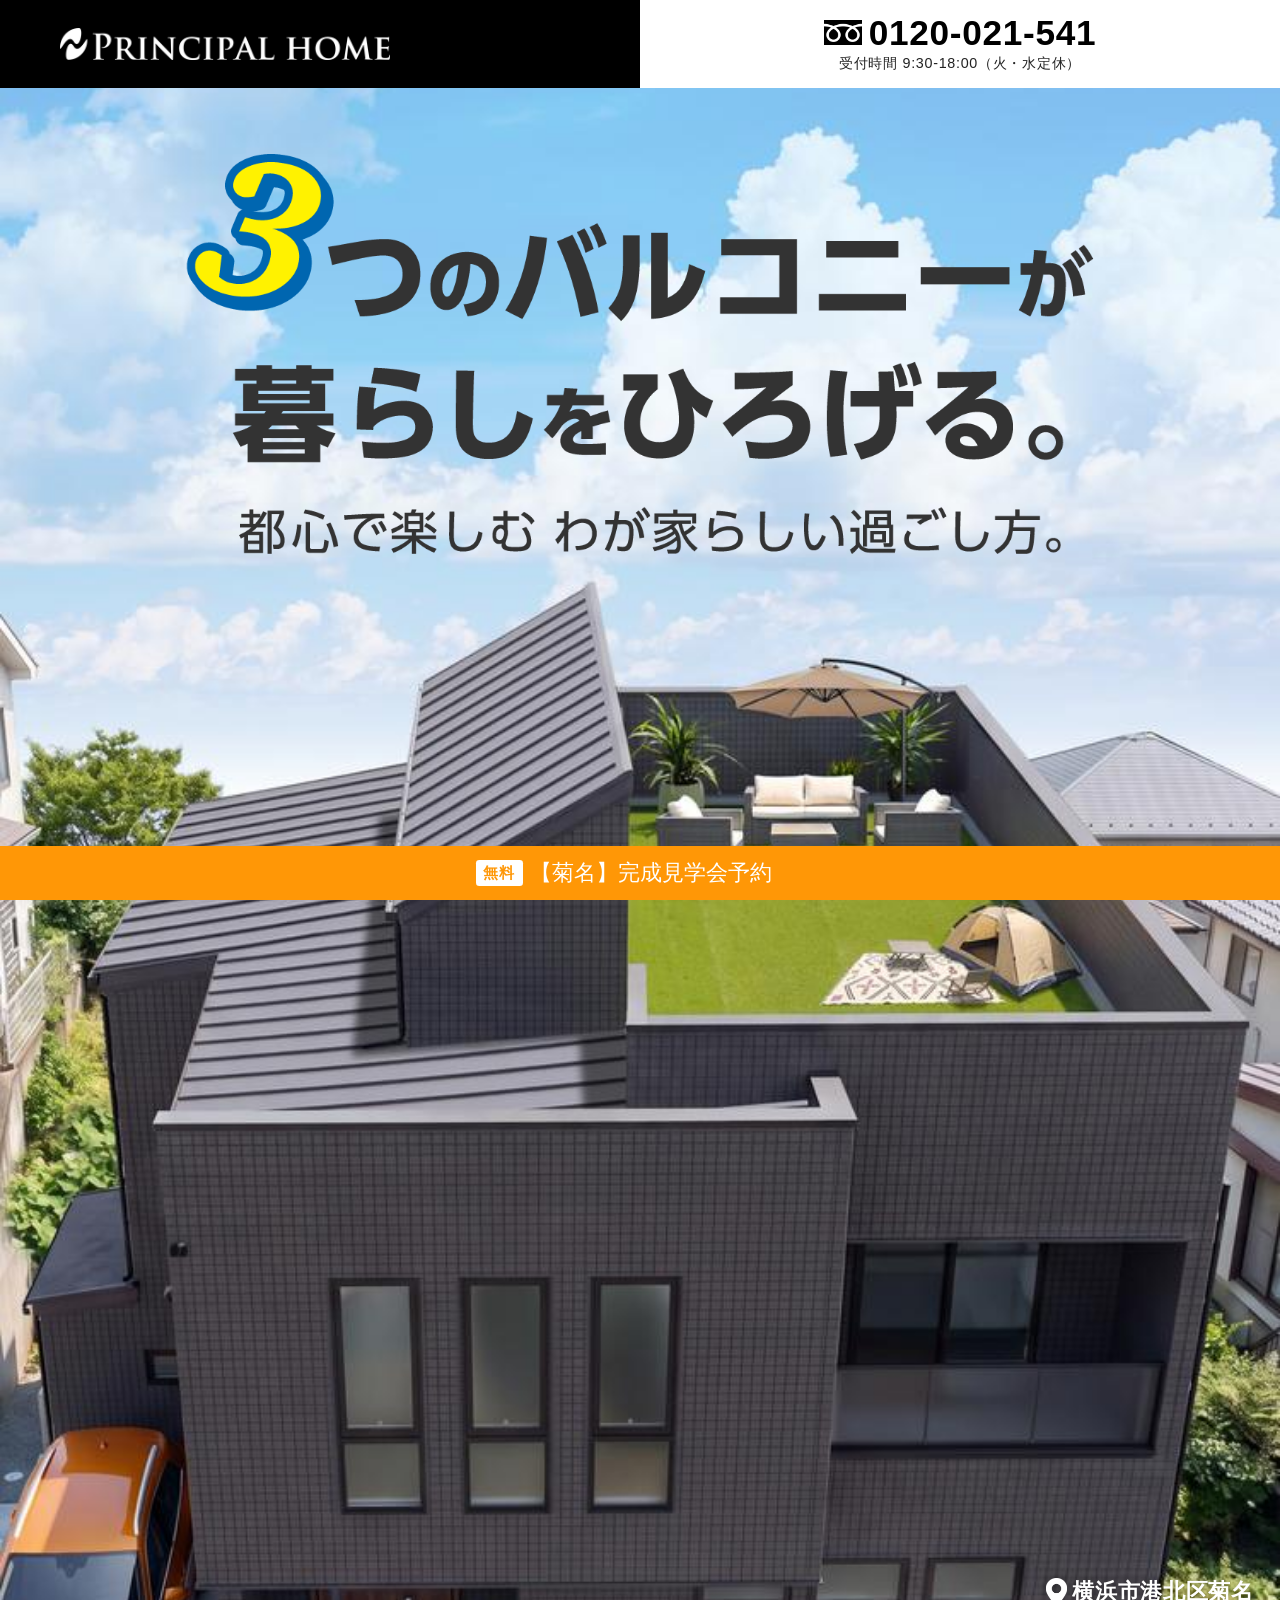
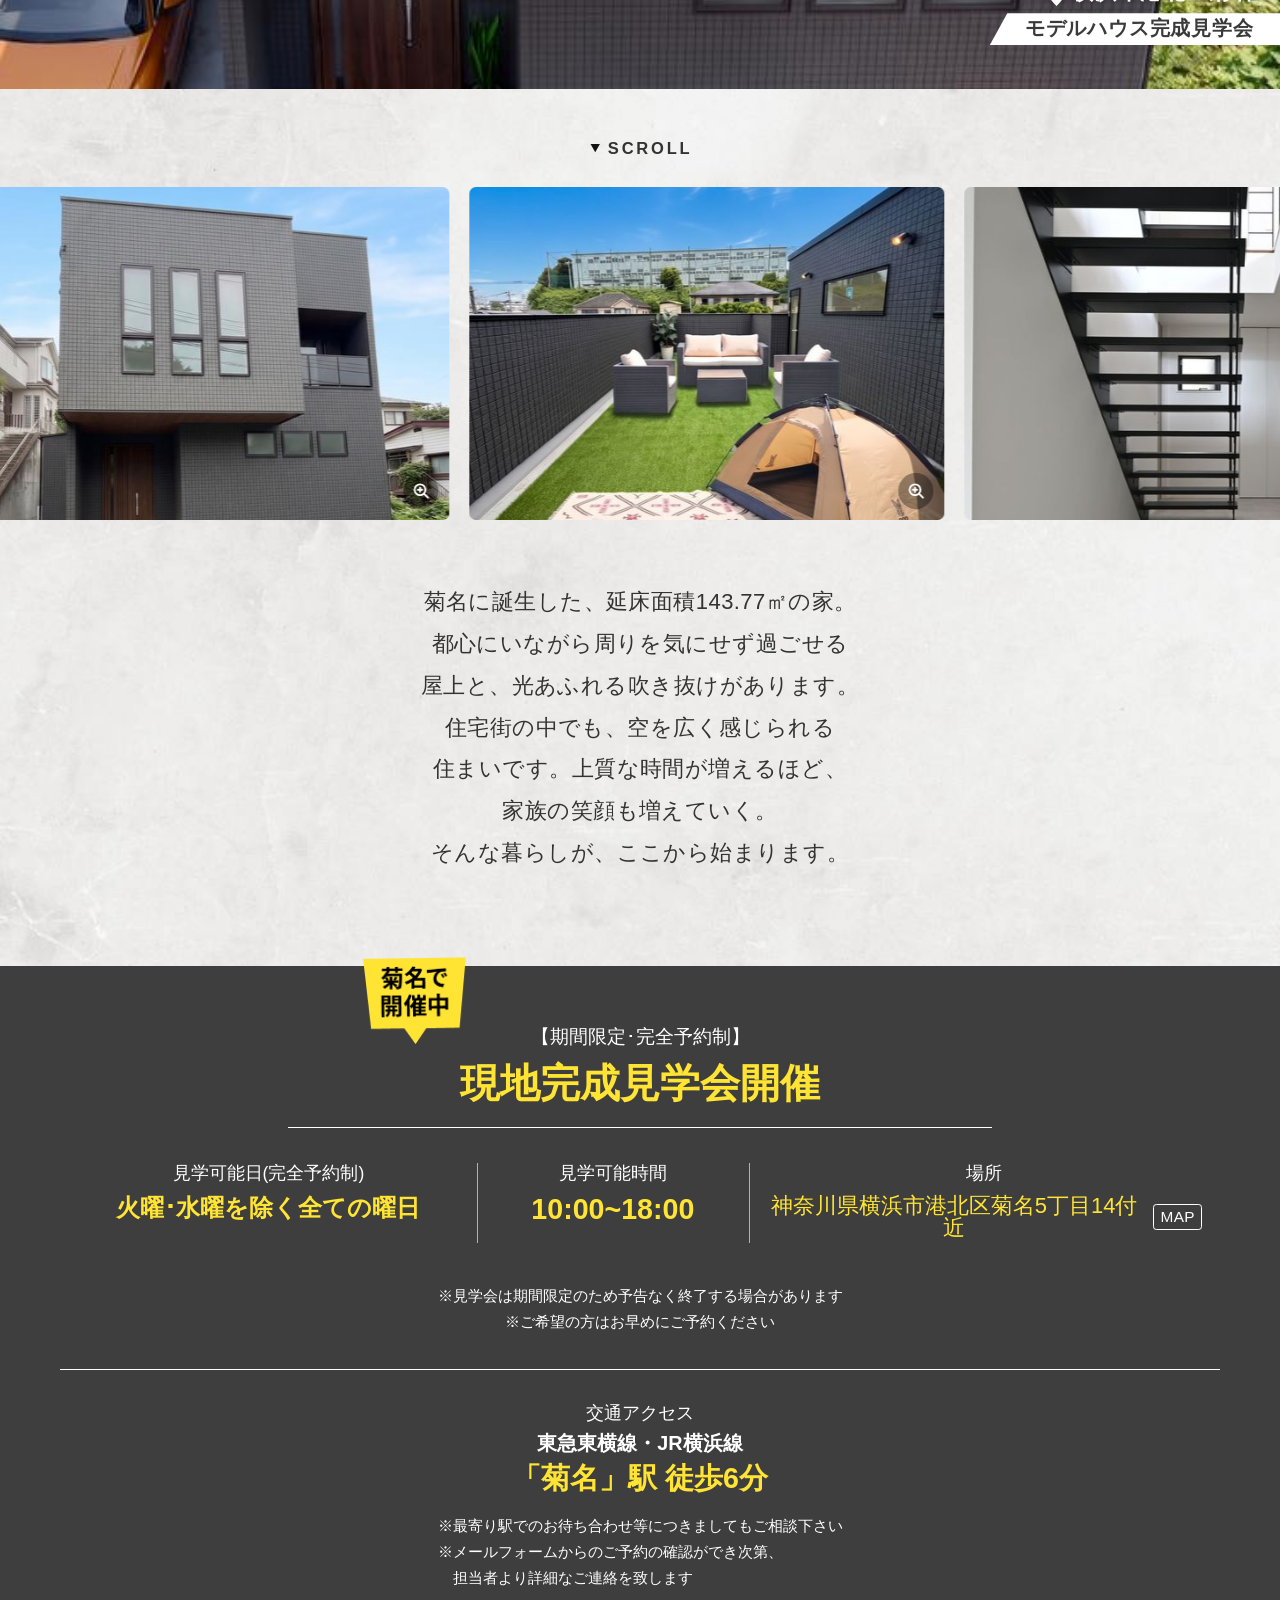
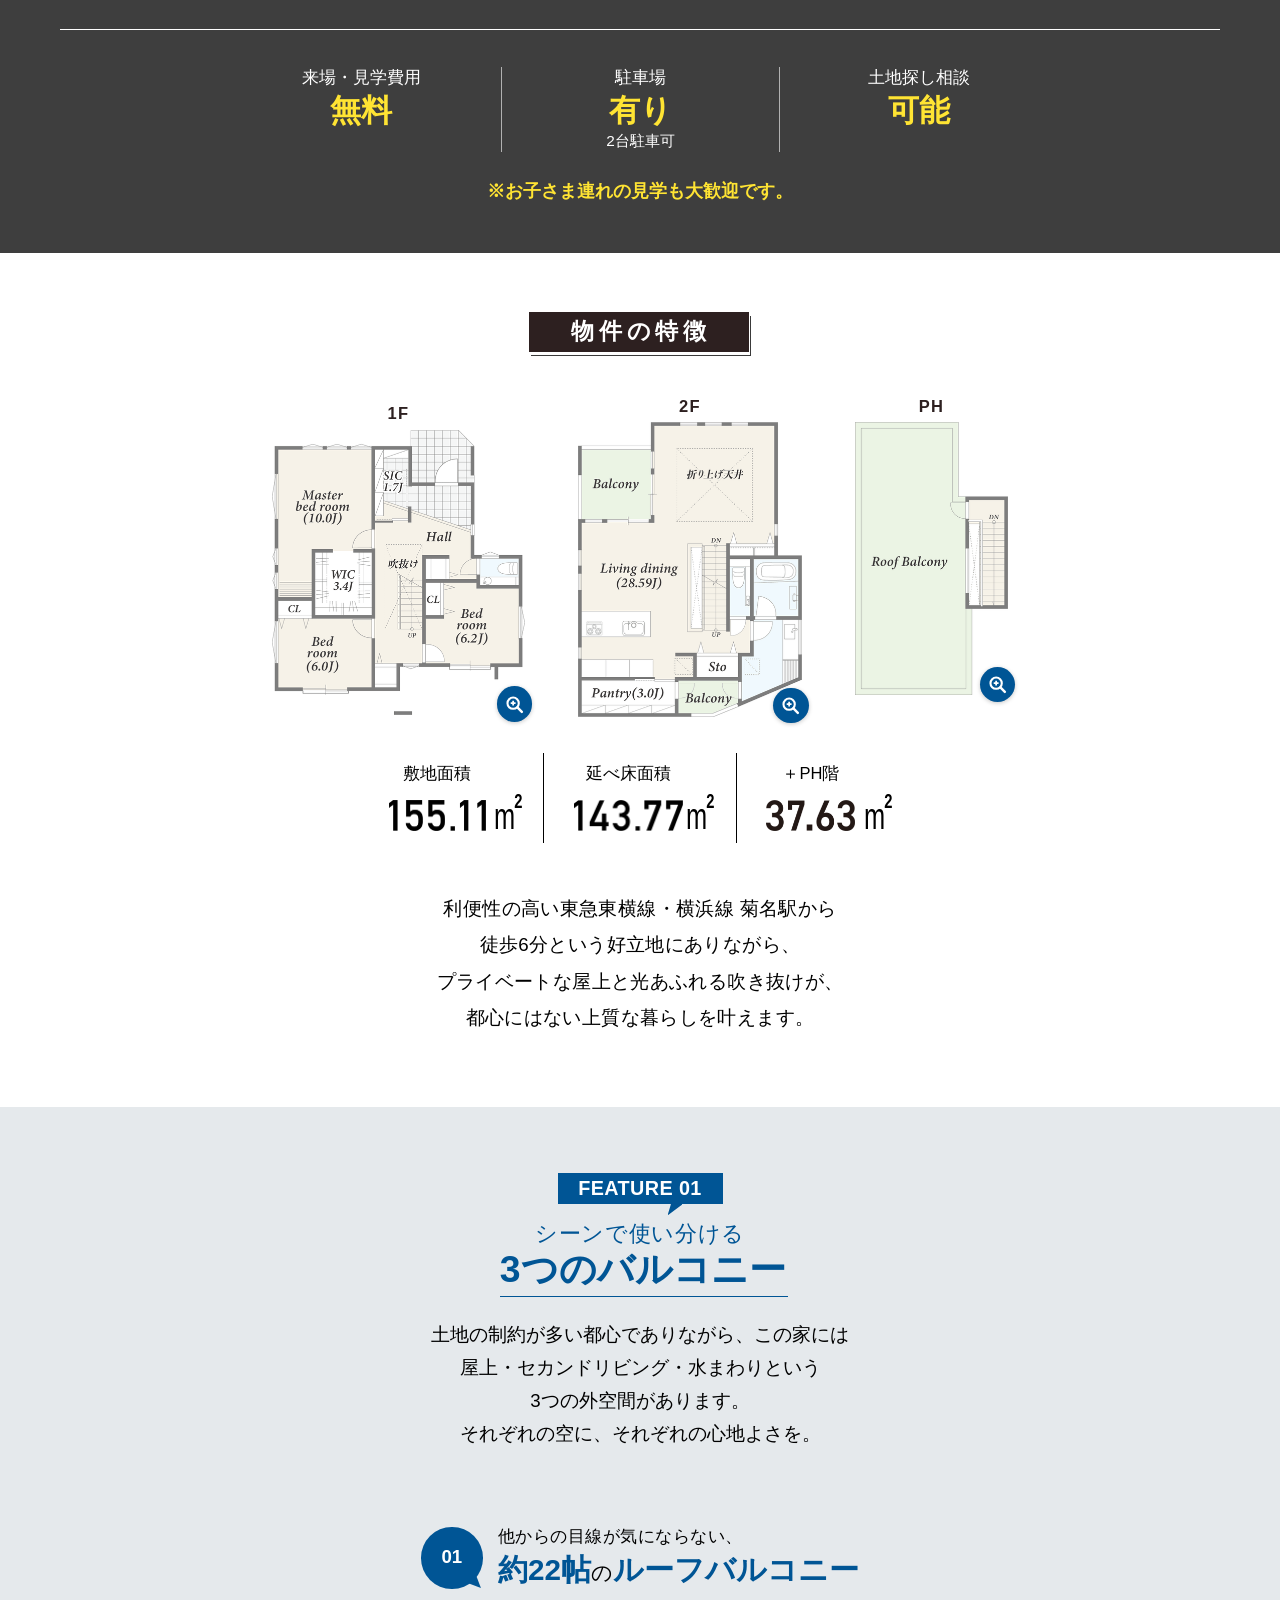
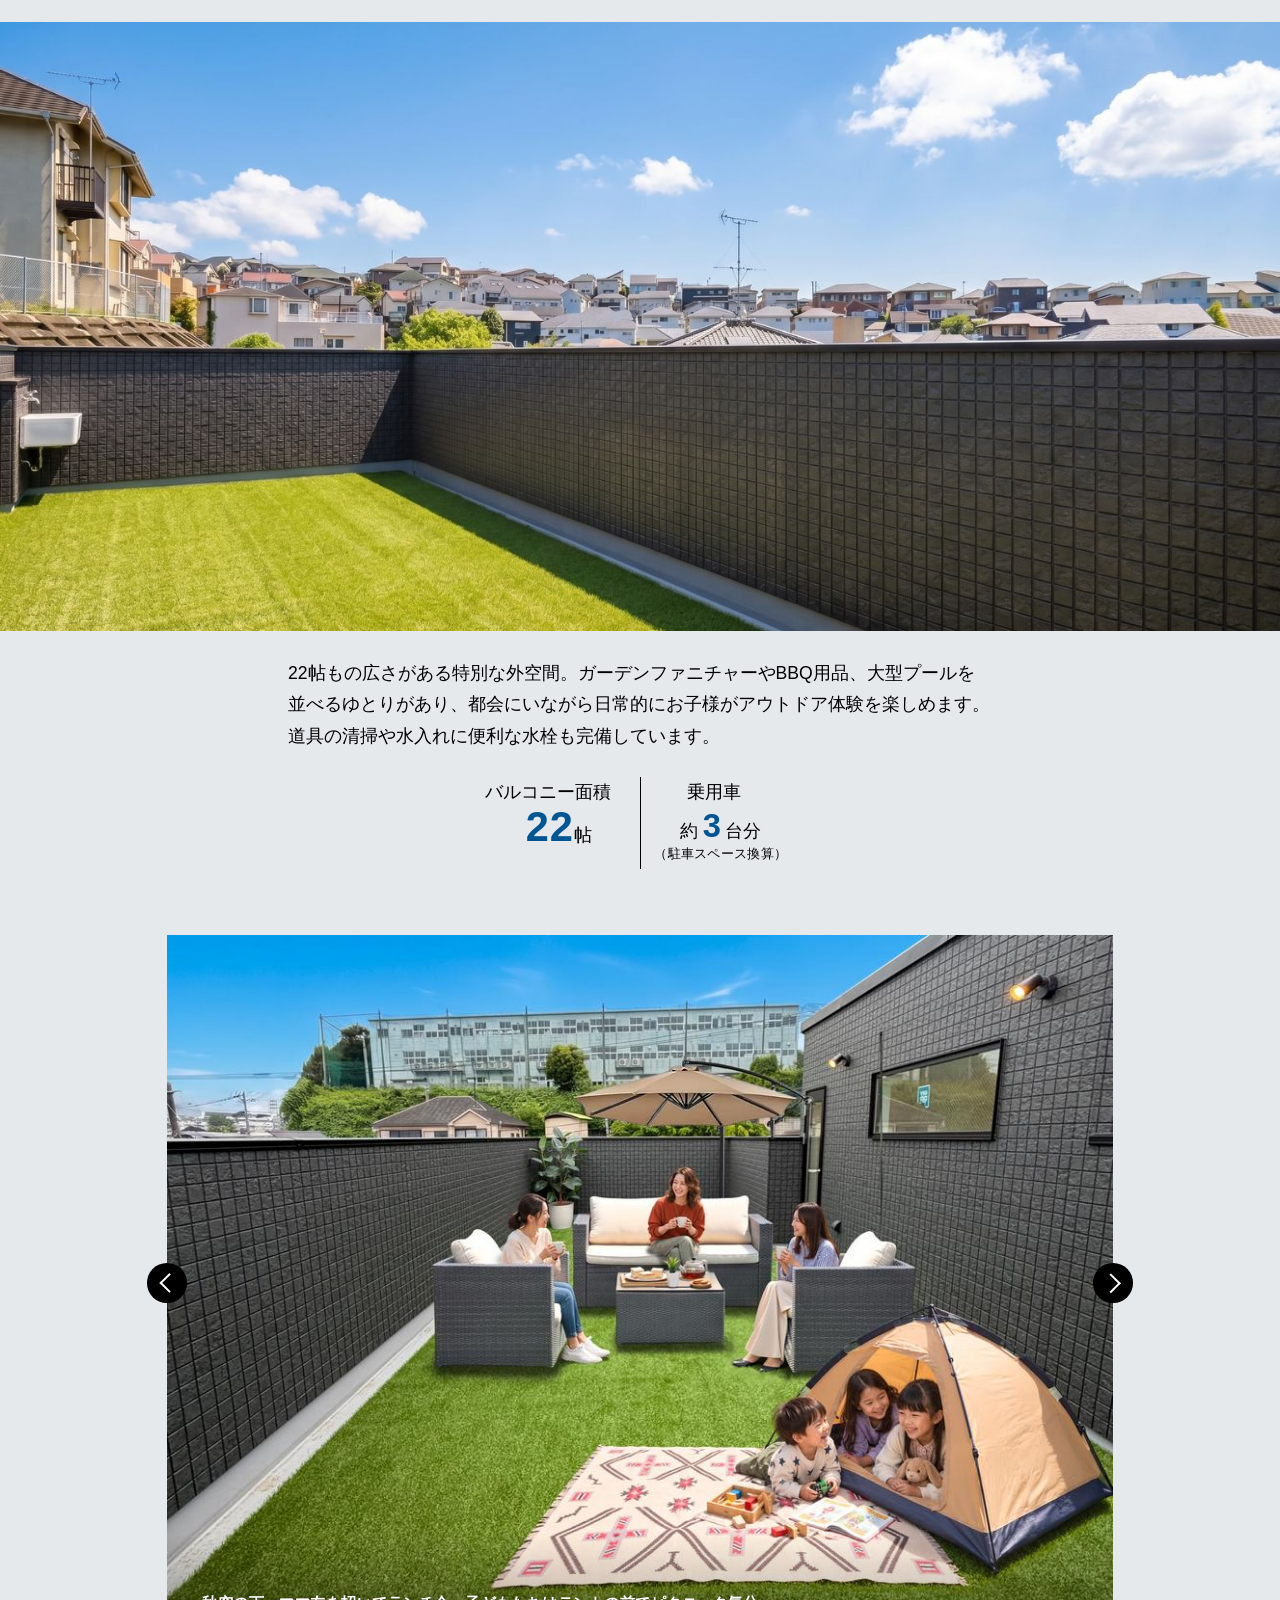
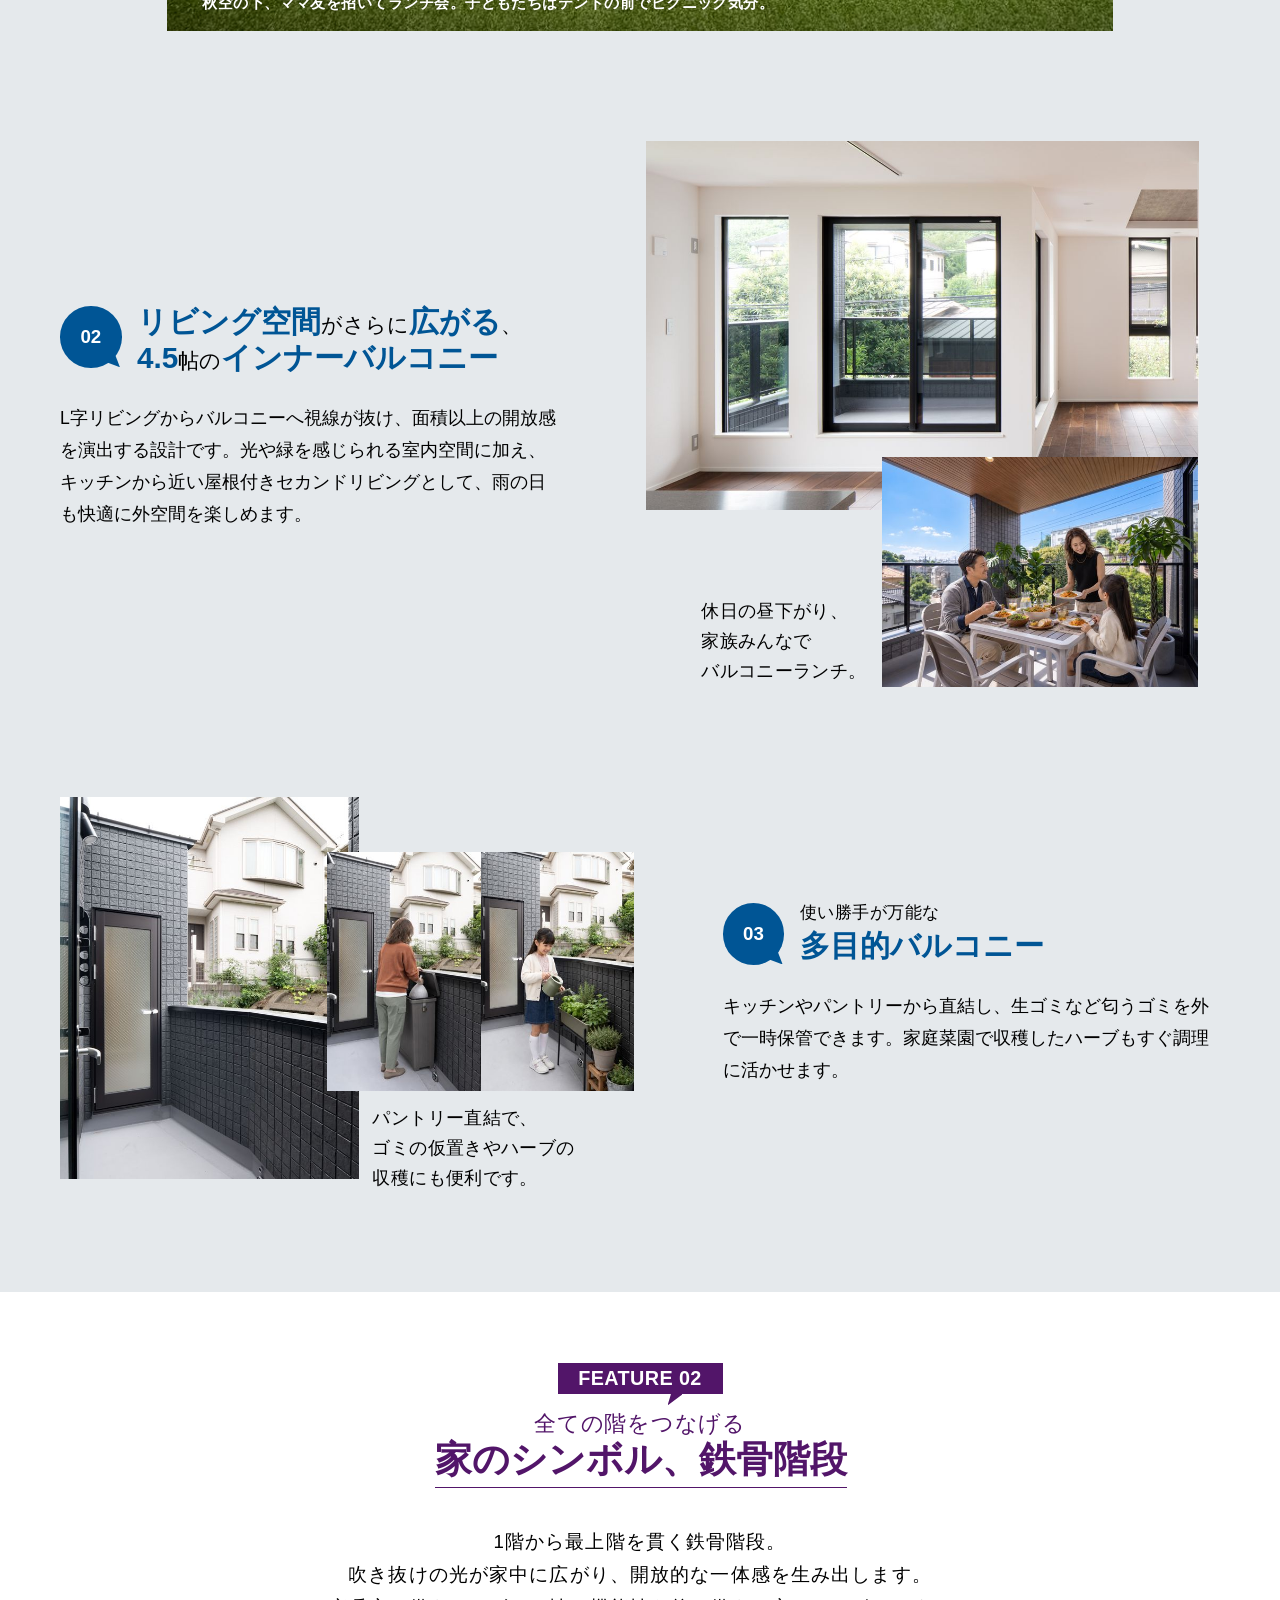
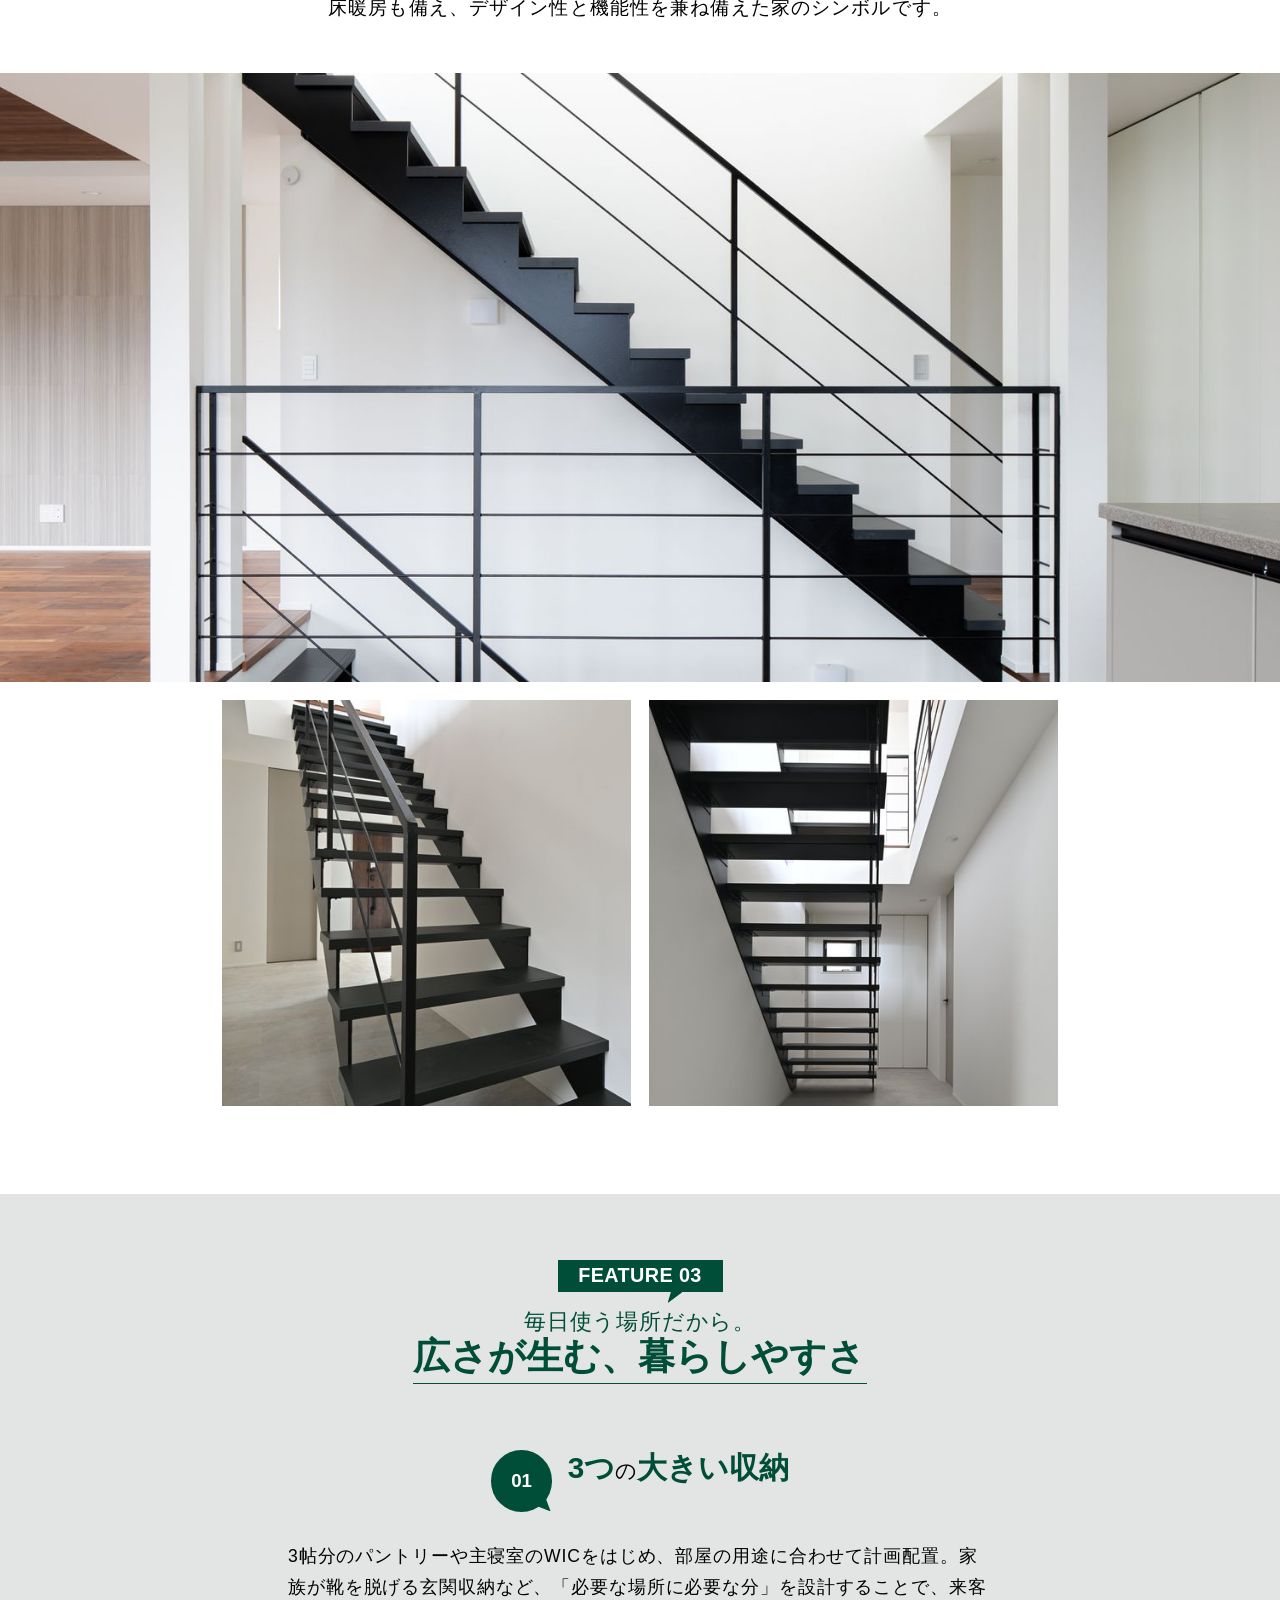
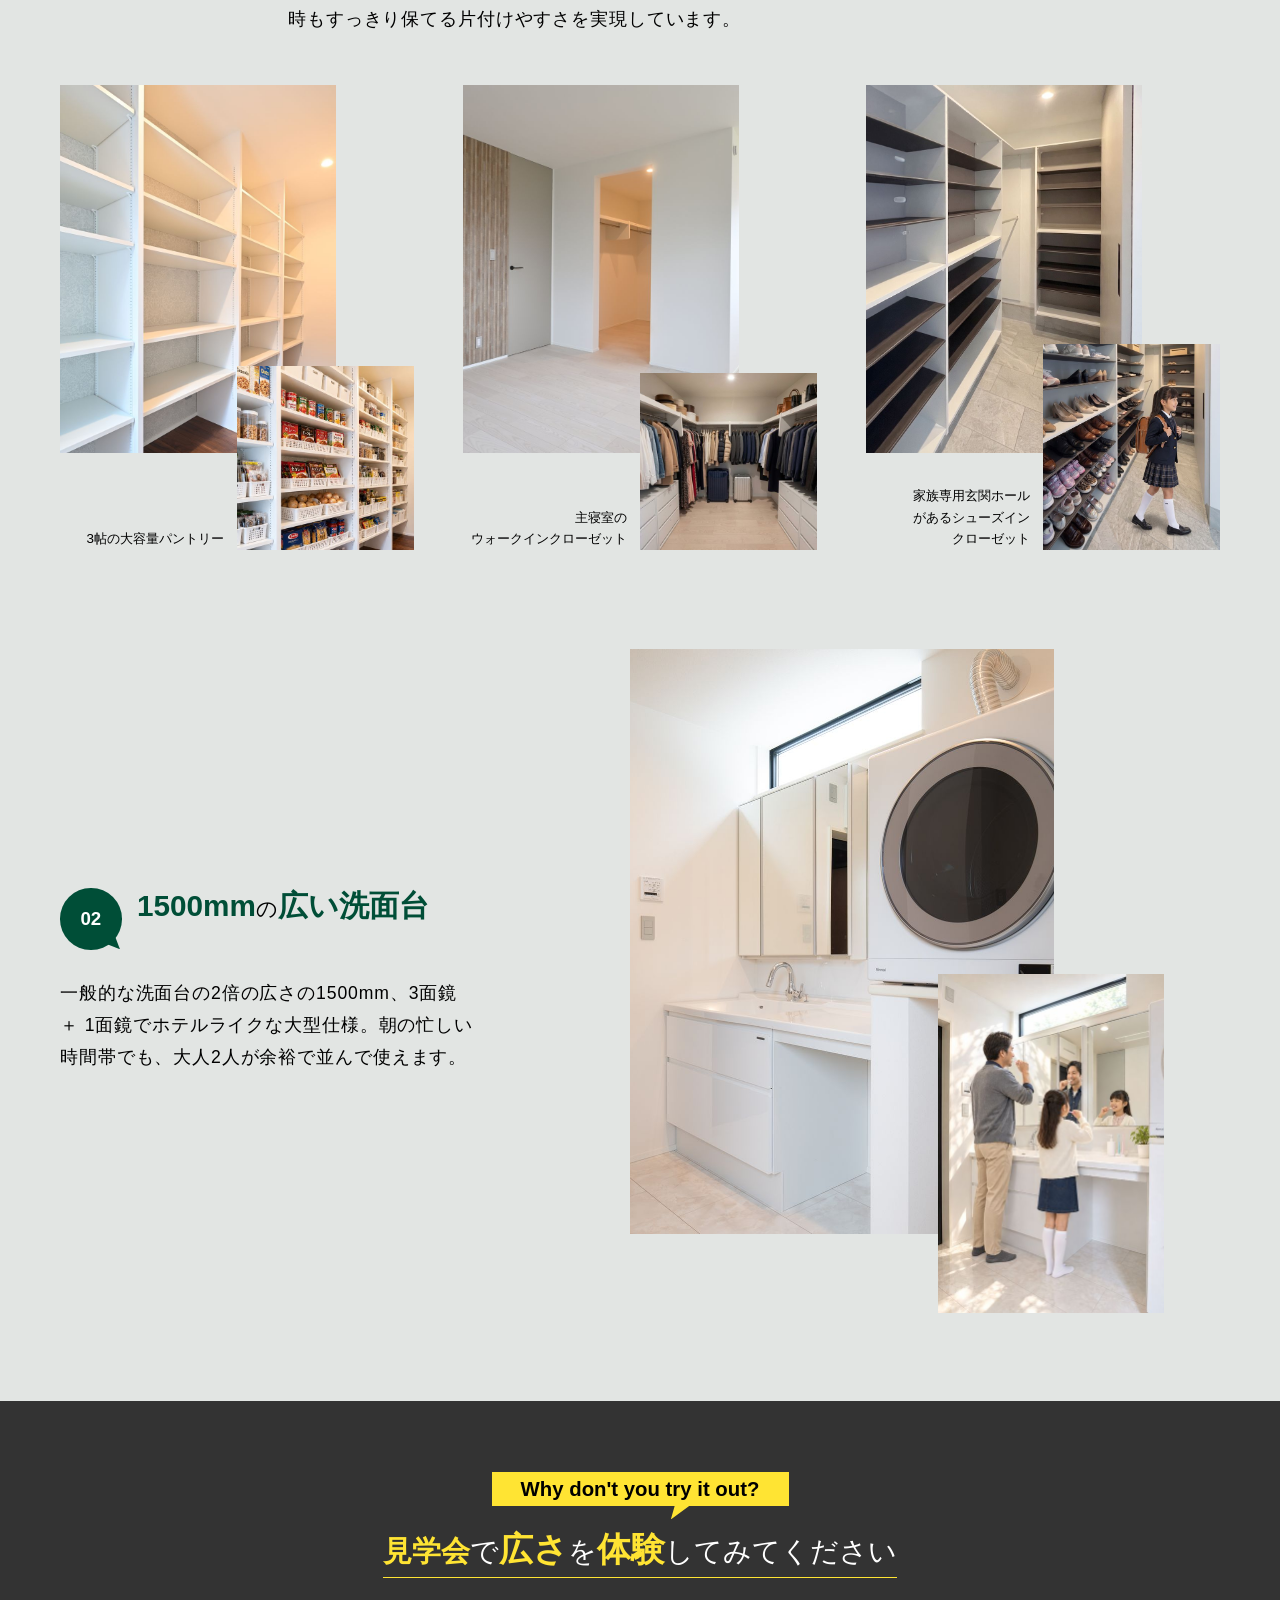
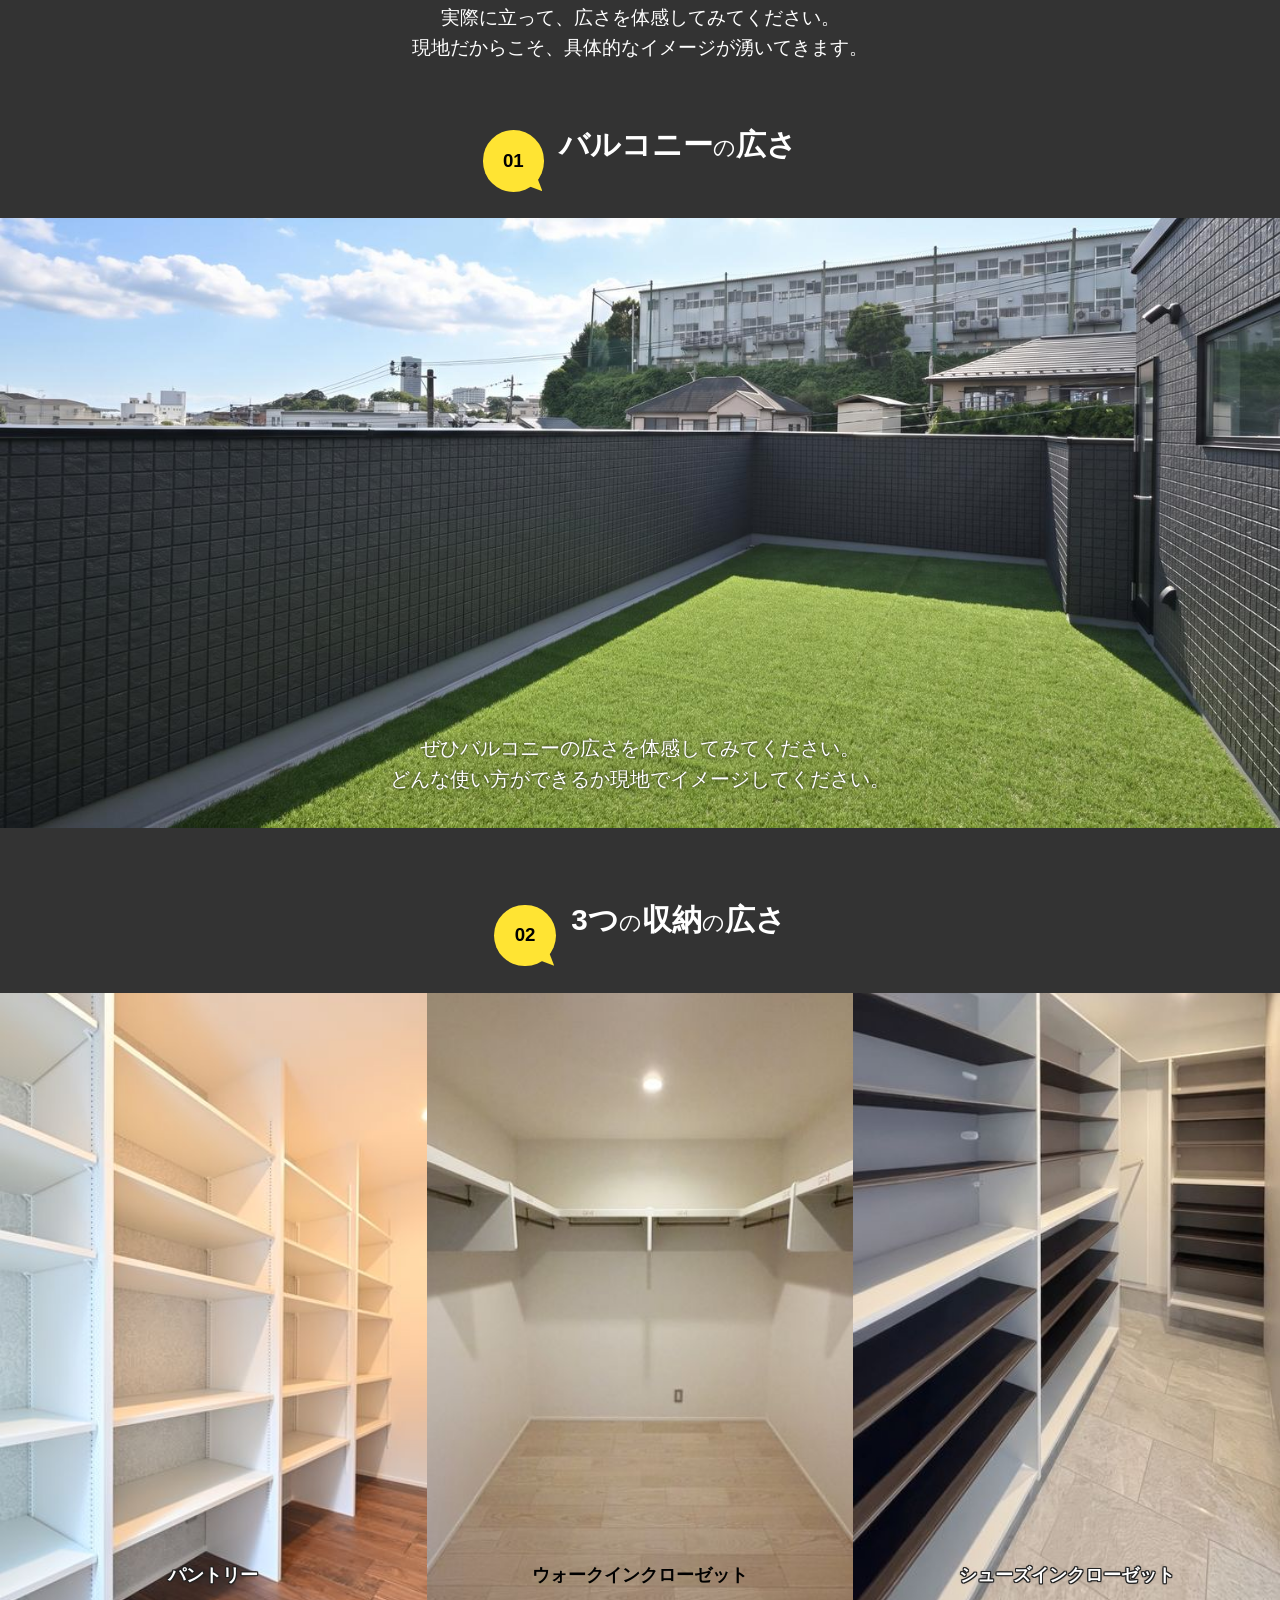
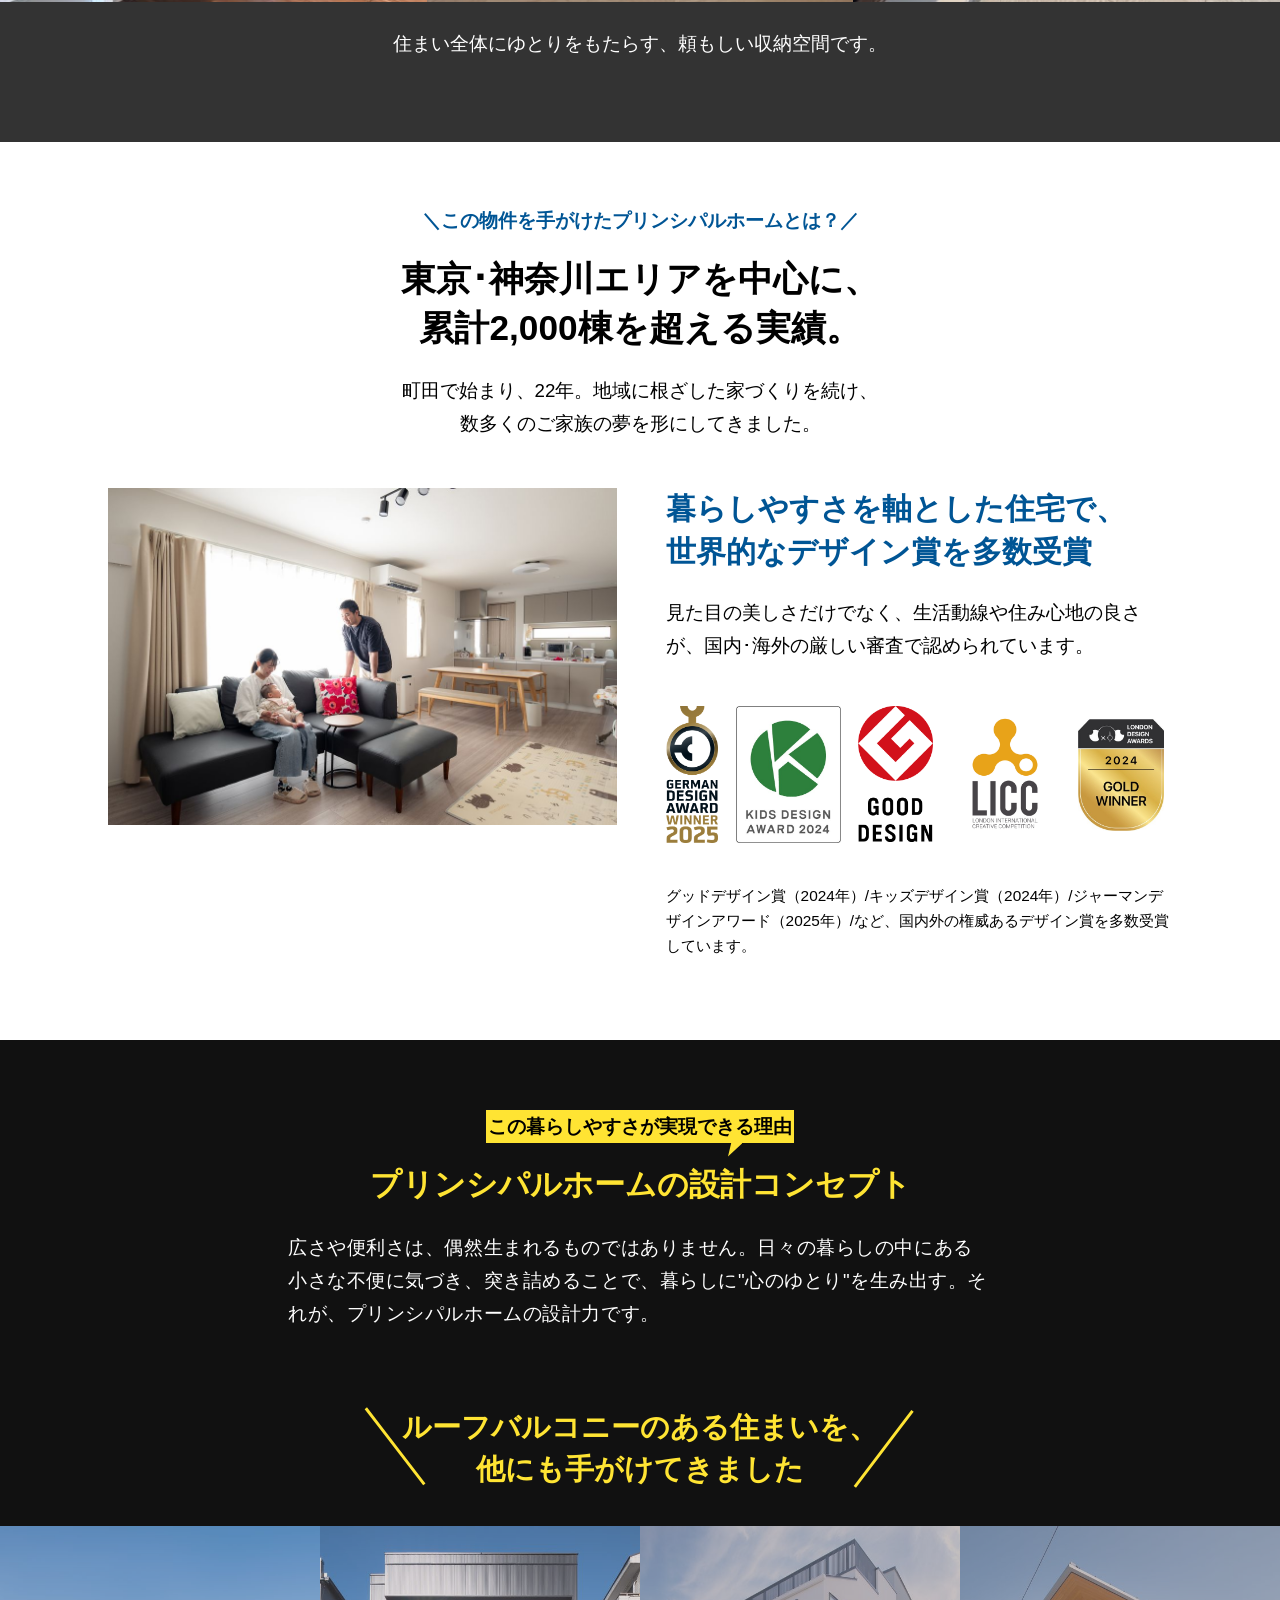
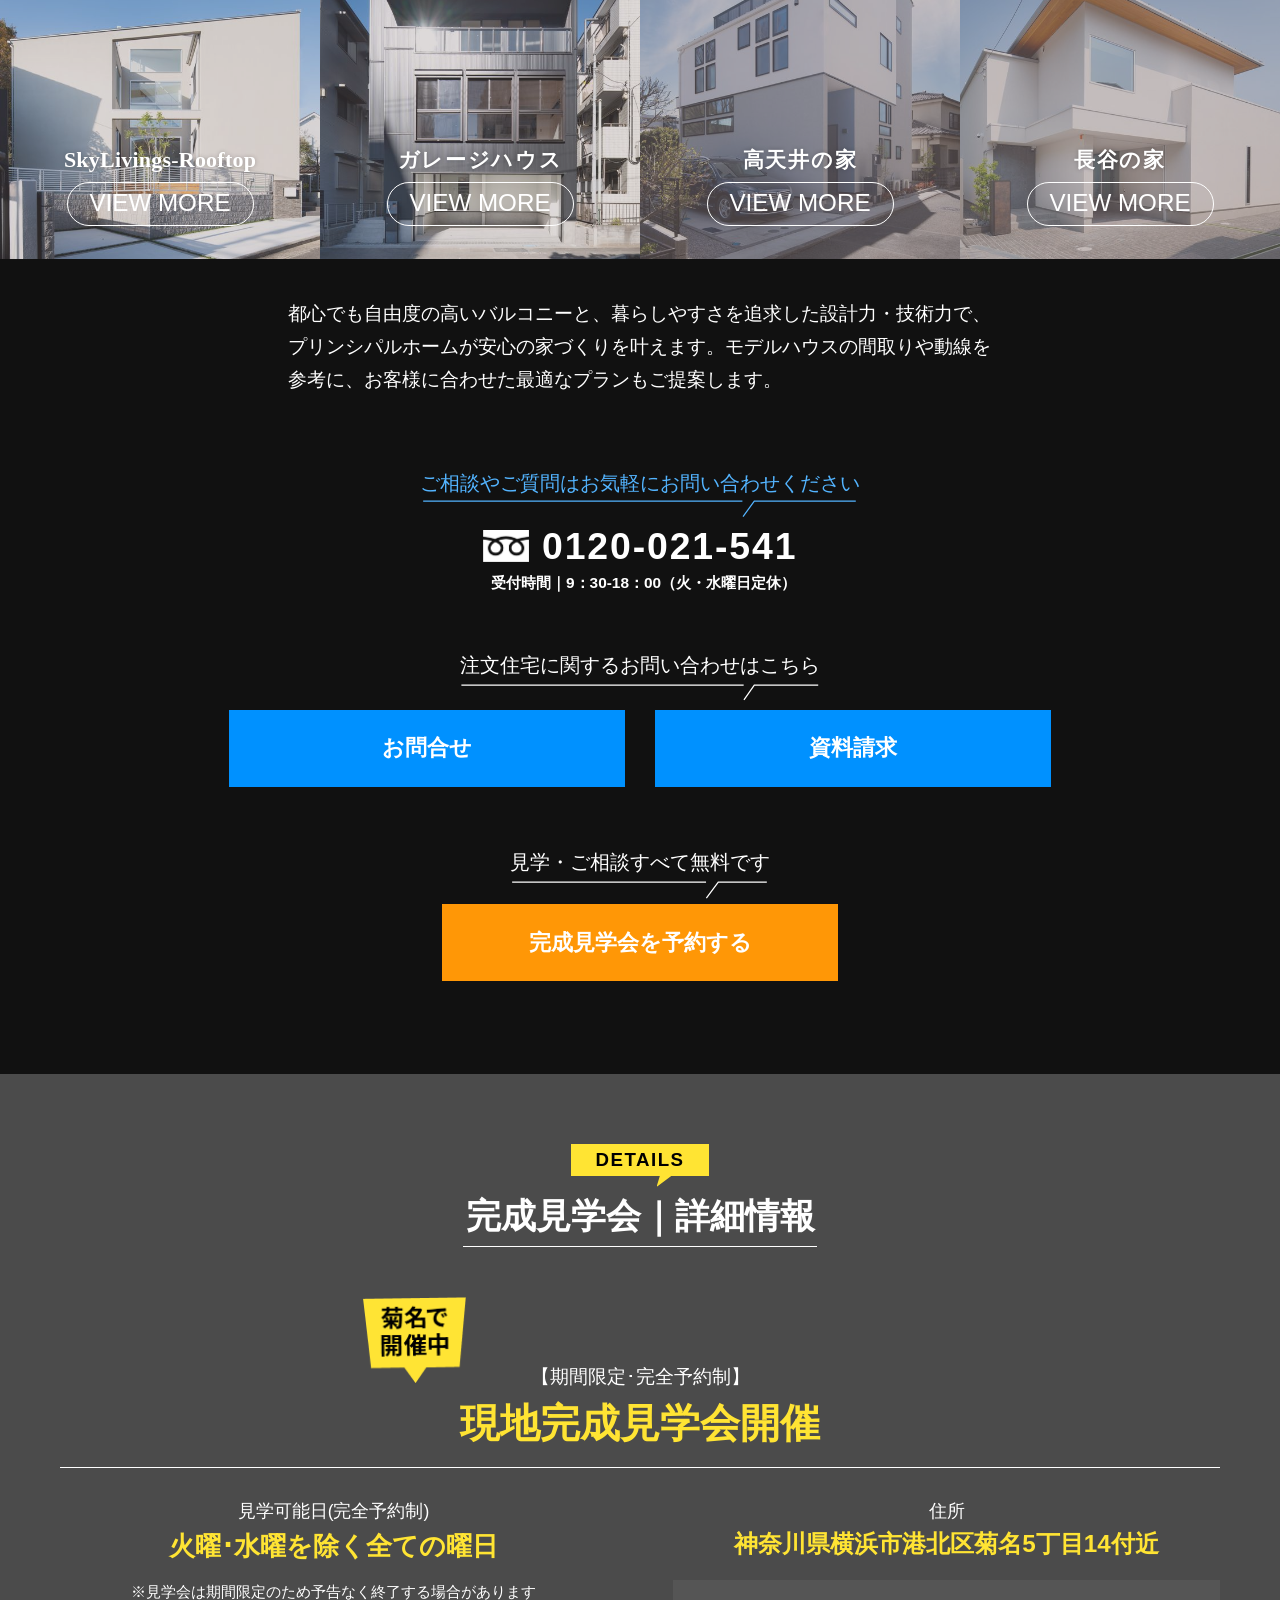
==== commit e8f7ac02: "【確認用のみ】FVの自動スクロールの外観写真を拡大したとき、写真の下部に「現在外構工事中です。写真はイメージ画像です」 外観の img に data-note を持たせ、ギャラリー（js/01_fir" ====
--- a/index.html
+++ b/index.html
@@ -55,7 +55,7 @@
 
 <!-- CSS：セクションごとのCSS（css/common.css〜form.css の13ファイル）を、表示を速くするため1つにまとめたもの。
      CSSを直したら _tools/build_css.py を実行して作り直す（作業用のセクション別HTMLは今までどおり分かれたCSSを読む） -->
-<link rel="stylesheet" href="css/kikuna.min.css?v=f9ed2cc6">
+<link rel="stylesheet" href="css/kikuna.min.css?v=ae8b123c">
 </head>
 <body>
 <!--
@@ -123,7 +123,7 @@
              指で左右に動かせて、タップすると拡大する（js/01_firstview.js） -->
         <div class="fv__slider">
           <ul class="fv__track">
-            <li><button class="fv__thumb" type="button" aria-haspopup="dialog"><img src="img/fv/slide_01b_540.jpg" srcset="img/fv/slide_01b_360.jpg 360w, img/fv/slide_01b_540.jpg 540w, img/fv/slide_01b.jpg 720w" sizes="(min-width: 768px) 475px, 54vw" width="720" height="960"  alt="外観" decoding="async"></button></li>
+            <li><button class="fv__thumb" type="button" aria-haspopup="dialog"><img data-note="現在外構工事中です。写真はイメージ画像です" src="img/fv/slide_01b_540.jpg" srcset="img/fv/slide_01b_360.jpg 360w, img/fv/slide_01b_540.jpg 540w, img/fv/slide_01b.jpg 720w" sizes="(min-width: 768px) 475px, 54vw" width="720" height="960"  alt="外観" decoding="async"></button></li>
             <li><button class="fv__thumb" type="button" aria-haspopup="dialog"><img src="img/fv/slide_02_540.jpg" srcset="img/fv/slide_02_360.jpg 360w, img/fv/slide_02_540.jpg 540w, img/fv/slide_02.jpg 720w" sizes="(min-width: 768px) 475px, 54vw" width="720" height="960"  alt="約22帖のルーフバルコニー" decoding="async"></button></li>
             <li><button class="fv__thumb" type="button" aria-haspopup="dialog"><img src="img/fv/slide_03_540.jpg" srcset="img/fv/slide_03_360.jpg 360w, img/fv/slide_03_540.jpg 540w, img/fv/slide_03.jpg 720w" sizes="(min-width: 768px) 475px, 54vw" width="720" height="1080" alt="鉄骨階段" decoding="async"></button></li>
             <li><button class="fv__thumb" type="button" aria-haspopup="dialog"><img src="img/fv/slide_04_540.jpg" srcset="img/fv/slide_04_360.jpg 360w, img/fv/slide_04_540.jpg 540w, img/fv/slide_04.jpg 720w" sizes="(min-width: 768px) 499px, 57.1vw" width="720" height="480"  alt="リビング前のインナーバルコニー" decoding="async"></button></li>
@@ -1199,7 +1199,7 @@
 
 </div>
 <script src="js/common.js?v=3eadef5e"></script>
-<script src="js/01_firstview.js?v=d05026cb"></script>
+<script src="js/01_firstview.js?v=711dcab7"></script>
 <script src="js/03_feature.js?v=4f6212d1"></script>
 <script src="js/07_company.js?v=1f8e28ed"></script>
 <script src="js/form.js?v=3b29cee6"></script>
--- a/css/kikuna.min.css
+++ b/css/kikuna.min.css
@@ -1,6 +1,6 @@
 @charset "UTF-8";
 :root{--c-ink:#333333;--c-black:#000000;--c-white:#ffffff;--c-bg:#edecea;--c-dark:#3e3e3e;--c-night:#111111;--c-yellow:#ffe433;--c-blue:#005595;--c-purple:#521569;--c-green:#004e37;--c-btn:#0091ff;--c-orange:#ff9706;--line-thin:.7px;--f-base:"Noto Sans JP","Hiragino Kaku Gothic ProN","Hiragino Sans","Yu Gothic",sans-serif}*,*::before,*::after{box-sizing:border-box}html{font-size:calc(min(100vw,768px) / 37.5);-webkit-text-size-adjust:100%}body{margin:0;font-family:var(--f-base);font-size:1.5rem;line-height:1.9;color:var(--c-ink);background:var(--c-bg);-webkit-font-smoothing:antialiased}img{max-width:100%;height:auto;display:block}a{color:inherit;text-decoration:none}ul,dl,dd{margin:0;padding:0;list-style:none}h1,h2,h3,p{margin:0}.pc-br{display:none}html.is-modal-open{overflow:hidden}img[data-lsrc]{font-size:0;color:transparent;overflow:hidden;min-height:0}.lp{max-width:768px;margin:0 auto;background:var(--c-white);overflow-x:clip}.f-head{--f-accent:var(--c-blue);text-align:center}.f-head--purple{--f-accent:var(--c-purple)}.f-head--green{--f-accent:var(--c-green)}.f-head__label{position:relative;display:inline-block;width:12.5rem;height:2.45rem;font-size:1.6rem;font-weight:700;line-height:2.45rem;letter-spacing:.02em;color:var(--c-white);background:var(--f-accent)}.f-head__label::after{content:"";position:absolute;top:calc(100% - 1px);left:8.35rem;width:1.34rem;height:calc(1rem + 1px);background:inherit;clip-path:polygon(22.5% 0,100% 0,100% 1px,0 100%,22.5% 1px)}.f-head__title{display:flex;flex-direction:column;align-items:center;margin-top:1.65rem;color:var(--f-accent)}.f-head__sub{font-size:1.75rem;font-weight:500;line-height:1;letter-spacing:.03em}.f-head__main{position:relative;left:.35rem;margin-top:.5rem;padding:0 .2rem .45rem 0;font-size:2.5rem;font-weight:700;line-height:1;border-bottom:.1rem solid var(--f-accent)}.f-head__lead{margin-top:1.95rem;font-size:1.47rem;font-weight:500;line-height:2.7rem;color:var(--c-black)}.b-head{--b-accent:var(--c-blue);position:relative;display:flex;flex-direction:column;width:max-content;font-weight:400}.b-head__num{position:absolute;top:0;display:grid;place-items:center;width:4.65rem;height:4.65rem;border-radius:50%;font-size:1.4rem;font-weight:700;line-height:1;color:var(--c-white);background:var(--b-accent)}.b-head__num::after{content:"";position:absolute;right:.15rem;bottom:.05rem;width:1.25rem;height:1.25rem;background:inherit;clip-path:polygon(3% 63%,100% 100%,63% 3%)}.b-head__label{font-size:1.2rem;line-height:1;letter-spacing:.03em}.b-head__title{font-size:1.5rem;font-weight:500;line-height:1}.b-head__title b{font-size:2.08rem;font-weight:700;color:var(--b-accent)}.pop{position:relative;margin:0}.pop img{width:100%;height:100%;object-fit:cover}.pop__btn{display:block;width:100%;height:100%;padding:0;border:0;background:none;cursor:zoom-in;-webkit-tap-highlight-color:transparent}.pop__btn:focus-visible{outline:.2rem solid var(--c-blue);outline-offset:-.2rem}.js .js-pop .pop{opacity:0;transform:translateY(4rem) rotate(-40deg) scale(.8);transition:opacity .7s ease,transform 1.1s cubic-bezier(.22,1,.36,1)}.js .js-pop.is-show .pop{opacity:1;transform:none}.js .js-pop .pop__note{opacity:0;transition:opacity .4s ease .6s}.js .js-pop.is-show .pop__note{opacity:1}@media (prefers-reduced-motion:reduce){.js .js-pop .pop{transform:none;transition:opacity .4s ease}.js .js-pop .pop__note{transition-delay:0s}}.photo-modal{position:fixed;inset:0;width:100%;height:100%;max-width:none;max-height:none;margin:0;padding:0;border:0;background:transparent;overflow:hidden}.photo-modal::backdrop{background:rgba(0,0,0,.9)}.photo-modal[open]{animation:photoFade .25s ease}@keyframes photoFade{from{opacity:0}to{opacity:1}}.photo-modal__inner{display:flex;flex-direction:column;align-items:center;justify-content:center;height:100%;margin:0;padding:6rem 1.5rem 4rem}.photo-modal__img{max-width:none;border-radius:.4rem;object-fit:cover;background:#222}.photo-modal__caption{margin-top:1.2rem;font-size:1.4rem;font-weight:500;line-height:2.2rem;letter-spacing:.04em;text-align:center;color:var(--c-white)}.photo-modal__caption span{display:inline-block}.photo-modal__close{position:absolute;top:1.5rem;right:1.5rem;width:3.6rem;height:3.6rem;padding:0;border:0;border-radius:50%;background:var(--c-white);cursor:pointer}.photo-modal__close::before,.photo-modal__close::after{content:"";position:absolute;top:50%;left:50%;width:1.7rem;height:.2rem;margin:-.1rem 0 0 -.85rem;background:#2d2020;transform:rotate(45deg)}.photo-modal__close::after{transform:rotate(-45deg)}.talk-line{display:block;width:100%;height:2rem;margin-top:.1rem}.cta-head{font-size:1.58rem;font-weight:500;line-height:1}.cta-head + .talk-line{margin-top:.2rem}.cta-btn{display:flex;align-items:center;justify-content:center;width:27.3rem;height:6.1rem;margin:.4rem auto 0;font-size:1.76rem;font-weight:700;line-height:1;color:var(--c-white);transition:filter .3s ease}@media (hover:hover){.cta-btn:hover{filter:brightness(1.08)}}.cta-btn--blue{background:var(--c-btn)}.cta-btn--orange{background:var(--c-orange)}.reserve-cta{text-align:center}.s-head{text-align:center}.s-head__label{position:relative;display:inline-block;min-width:12.5rem;height:2.45rem;padding:0 1.5rem;font-size:1.5rem;font-weight:700;line-height:2.45rem;letter-spacing:.08em;color:var(--c-black);background:var(--c-yellow)}.s-head__label::after{content:"";position:absolute;top:calc(100% - 1px);left:62%;width:1.34rem;height:calc(1rem + 1px);background:inherit;clip-path:polygon(22.5% 0,100% 0,100% 1px,0 100%,22.5% 1px)}.s-head__sub{margin-top:1.65rem;font-size:1.5rem;font-weight:500;line-height:1}.s-head__title{display:table;margin:1.65rem auto 0;padding:0 .2rem .55rem;font-size:2.3rem;font-weight:700;line-height:1.2;border-bottom:.1rem solid currentColor}.s-head__sub + .s-head__title{margin-top:.75rem}.s-head__lead{margin-top:1.9rem;font-size:1.4rem;font-weight:500;line-height:2.3rem}.data-table{width:34.5rem;margin:0 auto;border-top:.1rem solid var(--c-dark);text-align:left}.data-table__row{display:grid;grid-template-columns:8.6rem 1fr;border-bottom:.1rem solid #d6d6d6}.data-table dt{display:flex;align-items:center;padding:1.2rem 1rem;font-size:1.3rem;font-weight:700;line-height:1.9rem;color:var(--c-white);background:var(--c-dark)}.data-table__row + .data-table__row dt{box-shadow:0 -.1rem 0 rgba(255,255,255,.18)}.data-table dd{padding:1.2rem 0 1.2rem 1.2rem;font-size:1.35rem;font-weight:400;line-height:2.1rem;color:var(--c-black);overflow-wrap:anywhere}.data-table dd small{display:block;margin-top:.3rem;font-size:1.15rem;line-height:1.8rem;color:#555}:root{--sticky-cta-h:65px}@media (min-width:768px) and (max-width:1024px){:root{--sticky-cta-h:70px}}@media (min-width:1025px){:root{--sticky-cta-h:4.9rem}}.sticky-cta{position:fixed;left:0;right:0;bottom:0;z-index:90;display:flex;align-items:center;justify-content:center;height:var(--sticky-cta-h);padding-right:2.9rem;font-size:min(2rem,23px);font-weight:500;line-height:1;letter-spacing:0;color:var(--c-white);background:transparent;transform:translateY(100%);visibility:hidden;transition:transform .4s ease,visibility .4s;-webkit-tap-highlight-color:transparent}.sticky-cta::before{content:"";position:absolute;inset:0;z-index:-1;background:var(--c-orange)}.sticky-cta.is-shown{transform:none;visibility:visible}.sticky-cta__free{flex:none;margin-right:.7rem;padding:.38em .5em .32em;border-radius:.3rem;font-size:.68em;font-weight:700;line-height:1;letter-spacing:.06em;color:var(--c-orange);background:var(--c-white)}body.has-sticky-cta{padding-bottom:var(--sticky-cta-h)}@media (prefers-reduced-motion:reduce){.sticky-cta{transition:none}}.back-top{position:fixed;right:.7rem;bottom:12%;z-index:95;display:flex;flex-direction:column;align-items:center;padding:0;border:0;background:none;color:rgba(120,120,120,.85);cursor:pointer;opacity:0;visibility:hidden;transition:opacity .3s,visibility .3s;-webkit-tap-highlight-color:transparent}.back-top.is-visible{opacity:1;visibility:visible}.back-top span{margin-top:7.5rem;writing-mode:vertical-lr;font-size:1.2rem;font-weight:400;letter-spacing:.2em}.back-top::after{content:"";position:absolute;left:50%;bottom:4rem;width:1px;height:5.5rem;background:currentColor}.back-top::before{content:"";position:absolute;left:50%;top:calc(100% - 9.5rem);width:1px;height:1.6rem;margin-left:-.5px;background:currentColor;transform:translateX(-50%) rotate(30deg);transform-origin:top}@media (min-width:768px){:root{--pc-max:1200px;--pc-pad:clamp(20px,5vw,60px)}html{font-size:11px}.lp{max-width:none}.pc-br{display:inline}.sp-br{display:none}.pc-inner{max-width:calc(var(--pc-max) + var(--pc-pad) * 2);margin-left:auto;margin-right:auto;padding-left:var(--pc-pad);padding-right:var(--pc-pad)}.f-head__label{width:15rem;height:2.9rem;font-size:1.8rem;line-height:2.9rem}.f-head__label::after{left:10rem}.f-head__sub{font-size:2rem}.f-head__main{font-size:3.4rem;padding-bottom:.7rem}.f-head__lead{font-size:1.7rem;line-height:3rem}.s-head__label{height:2.9rem;padding:0 2rem;font-size:1.7rem;line-height:2.9rem}.s-head__sub{font-size:1.8rem}.s-head__title{font-size:3.2rem;padding-bottom:.8rem}.s-head__lead{font-size:1.6rem;line-height:2.8rem}.cta-head{font-size:1.8rem}.talk-line{width:42.72rem;height:2.28rem;margin-left:auto;margin-right:auto}.cta-btn{width:36rem;height:7rem;font-size:2rem}.data-table{width:100%;max-width:80rem}.data-table__row{grid-template-columns:16rem 1fr}.data-table dt{padding:1.6rem 2rem;font-size:1.5rem}.data-table dd{padding:1.6rem 2rem;font-size:1.5rem;line-height:2.6rem}.back-top{right:7px}.back-top span{margin-top:75px;font-size:12px}.back-top::after{bottom:40px;height:55px}.back-top::before{top:calc(100% - 95px);height:16px}}@media (min-width:1025px){.back-top{right:19px;bottom:10%}.back-top span{margin-top:110px;font-size:14px}.back-top::after{bottom:50px;height:90px}.back-top::before{top:calc(100% - 140px);height:24px}}
-:root{--header-h:4.2rem;--marquee-duration:60s}.header{position:sticky;top:0;z-index:100;display:grid;grid-template-columns:1fr 1fr;height:var(--header-h)}.header__logo{display:flex;align-items:center;padding-left:1.05rem;background:var(--c-black)}.header__logo a{display:block;width:16.6rem}.header__logo img{width:100%}.header__tel{display:flex;flex-direction:column;justify-content:center;align-items:center;padding-bottom:.25rem;background:var(--c-white);color:var(--c-black);line-height:1}.header__tel-num{display:flex;align-items:center;gap:.3rem;font-size:1.92rem;font-weight:700;letter-spacing:.02em}.header__tel-num img{width:auto;height:1.38rem}.header__tel-time{margin-top:.4rem;font-size:1rem;font-weight:400;letter-spacing:.05em;font-feature-settings:"palt";color:#222}.fv{position:relative}.fv__hero{position:relative;aspect-ratio:1608 / 2205;overflow:hidden}.fv__hero picture{display:block;height:100%}.fv__main{width:100%;height:100%;object-fit:cover}.fv__copy{position:absolute;top:2.19rem;left:3rem;width:30.36rem}.fv__place{position:absolute;right:0;bottom:2.15rem;display:flex;flex-direction:column;align-items:flex-end}.fv__area{display:flex;align-items:center;gap:.3rem;margin-right:1.48rem;font-size:1.6rem;font-weight:700;line-height:1;letter-spacing:.03em;color:var(--c-white);text-shadow:0 0 .6rem rgba(0,0,0,.35)}.fv__pin{width:1.5rem;height:auto;filter:drop-shadow(0 0 .4rem rgba(0,0,0,.3))}.fv__label{margin-top:.45rem;padding:0 1.48rem 0 2.3rem;font-size:1.42rem;font-weight:700;line-height:2.1rem;letter-spacing:.04em;color:#3a3a3a;background:var(--c-white);clip-path:polygon(1.15rem 0,100% 0,100% 100%,0 100%)}.fv__lower{padding:2.95rem 0 4.6rem;background:var(--c-bg) url("../img/bg_texture.jpg") center top / cover no-repeat}.fv__scroll{display:flex;align-items:center;justify-content:center;gap:.7rem;font-size:1.36rem;font-weight:700;line-height:1;letter-spacing:.17em;color:var(--c-ink);padding-left:.17em}.fv__scroll::before{content:"";width:.9rem;height:.8rem;background:#111;clip-path:polygon(0 0,100% 0,50% 100%)}.fv__slider{margin-top:1.8rem;overflow:hidden}.fv__track{display:flex;width:max-content;animation:fvMarquee var(--marquee-duration) linear infinite}.fv__track li{flex:none;width:20.28rem;height:14.28rem;margin-right:1rem}.fv__track img{width:100%;height:100%;object-fit:cover;border-radius:.6rem}.fv__track img.fv__img--upper{object-position:50% 20%}@keyframes fvMarquee{from{transform:translateX(0)}to{transform:translateX(-50%)}}@media (prefers-reduced-motion:reduce){.fv__track{animation:none}}.fv__slider{touch-action:pan-y}.fv__slider.is-js{cursor:grab;-webkit-user-select:none;user-select:none}.fv__slider.is-js .fv__track{animation:none;will-change:transform}.fv__slider.is-dragging,.fv__slider.is-dragging .fv__thumb{cursor:grabbing}.fv__thumb{position:relative;display:block;width:100%;height:100%;padding:0;border:0;background:none;cursor:zoom-in;-webkit-tap-highlight-color:transparent}.fv__thumb img{pointer-events:none;-webkit-user-drag:none;-webkit-touch-callout:none}.fv__thumb:focus-visible{outline:.2rem solid var(--c-blue);outline-offset:-.2rem;border-radius:.6rem}.fv__thumb::after{content:"";position:absolute;right:.6rem;bottom:.6rem;width:2.4rem;height:2.4rem;border-radius:50%;background:rgba(0,0,0,.35) url("data:image/svg+xml,%3Csvg xmlns='http://www.w3.org/2000/svg' viewBox='0 0 24 24' fill='none' stroke='%23fff' stroke-width='2.2' stroke-linecap='round'%3E%3Ccircle cx='10.5' cy='10.5' r='6.5'/%3E%3Cpath d='M15.5 15.5 20 20M10.5 8v5M8 10.5h5'/%3E%3C/svg%3E") center / 1.4rem no-repeat;pointer-events:none}.fv-gallery__track{display:flex;height:100%;overflow-x:auto;overflow-y:hidden;scroll-snap-type:x mandatory;overscroll-behavior-x:contain;scrollbar-width:none;outline:none}.fv-gallery__track::-webkit-scrollbar{display:none}.fv-gallery__slide{flex:0 0 100%;min-width:0;overflow:hidden;display:flex;flex-direction:column;align-items:center;justify-content:center;margin:0;padding:6rem 1.5rem 6.4rem;scroll-snap-align:center;scroll-snap-stop:always}.fv-gallery__img{max-width:none;border-radius:.4rem;object-fit:cover;background:#222;-webkit-user-select:none;user-select:none;-webkit-user-drag:none}.fv-gallery__nav{position:absolute;top:50%;z-index:1;width:3.6rem;height:3.6rem;margin-top:-1.8rem;padding:0;border:0;border-radius:50%;background:rgba(255,255,255,.16);cursor:pointer;transition:opacity .2s,background-color .2s;-webkit-tap-highlight-color:transparent}.fv-gallery__nav::before{content:"";position:absolute;top:50%;left:50%;width:1rem;height:1rem;border-top:.2rem solid rgba(255,255,255,.9);border-left:.2rem solid rgba(255,255,255,.9)}.fv-gallery__nav--prev{left:.6rem}.fv-gallery__nav--prev::before{transform:translate(-30%,-50%) rotate(-45deg)}.fv-gallery__nav--next{right:.6rem}.fv-gallery__nav--next::before{transform:translate(-70%,-50%) rotate(135deg)}.fv-gallery__nav.is-hidden{opacity:0;pointer-events:none}@media (hover:hover){.fv-gallery__nav:hover{background:rgba(255,255,255,.3)}}.fv-gallery__nav:focus-visible{outline:.2rem solid var(--c-white);outline-offset:.2rem}.fv-gallery__count{position:absolute;left:0;right:0;bottom:2.4rem;font-size:1.3rem;font-weight:500;line-height:1;letter-spacing:.12em;text-align:center;color:rgba(255,255,255,.75);pointer-events:none}.fv__lead{margin-top:3.7rem;font-size:1.6rem;font-weight:500;line-height:2.98rem;letter-spacing:.02em;text-align:center;color:var(--c-ink)}@media (min-width:768px){:root{--header-h:8rem}.header__logo{padding-left:var(--pc-pad)}.header__logo a{width:min(30rem,85%)}.header__tel-num{gap:.6rem;font-size:3.2rem}.header__tel-num img{height:2.3rem}.header__tel-time{margin-top:.6rem;font-size:1.3rem}.fv__hero{aspect-ratio:1706 / 2134}.fv__copy{top:calc(min(1.71vw,24.6px) + 3.42vw);left:50%;width:min(70.84vw,1020px);transform:translateX(-50%)}.fv__place{bottom:4rem}.fv__area{gap:.5rem;margin-right:2.4rem;font-size:2rem}.fv__pin{width:1.9rem}.fv__label{margin-top:.7rem;padding:0 2.4rem 0 3.2rem;font-size:1.8rem;line-height:2.9rem;clip-path:polygon(1.6rem 0,100% 0,100% 100%,0 100%)}.fv__lower{padding:4.6rem 0 7.4rem}.fv__scroll{font-size:1.5rem}.fv__slider{margin-top:2.8rem}.fv__track li{width:43.2rem;height:30.24rem;margin-right:1.8rem}.fv__thumb::after{right:1rem;bottom:1rem;width:3.2rem;height:3.2rem;background-size:1.8rem}.fv-gallery__slide{padding:7rem 9rem 7.4rem}.fv-gallery__nav{width:4.8rem;height:4.8rem;margin-top:-2.4rem}.fv-gallery__nav::before{width:1.3rem;height:1.3rem}.fv-gallery__nav--prev{left:2.4rem}.fv-gallery__nav--next{right:2.4rem}.fv-gallery__count{bottom:3rem;font-size:1.4rem}.fv__lead{margin-top:5.6rem;font-size:2rem;line-height:3.8rem}}
+:root{--header-h:4.2rem;--marquee-duration:60s}.header{position:sticky;top:0;z-index:100;display:grid;grid-template-columns:1fr 1fr;height:var(--header-h)}.header__logo{display:flex;align-items:center;padding-left:1.05rem;background:var(--c-black)}.header__logo a{display:block;width:16.6rem}.header__logo img{width:100%}.header__tel{display:flex;flex-direction:column;justify-content:center;align-items:center;padding-bottom:.25rem;background:var(--c-white);color:var(--c-black);line-height:1}.header__tel-num{display:flex;align-items:center;gap:.3rem;font-size:1.92rem;font-weight:700;letter-spacing:.02em}.header__tel-num img{width:auto;height:1.38rem}.header__tel-time{margin-top:.4rem;font-size:1rem;font-weight:400;letter-spacing:.05em;font-feature-settings:"palt";color:#222}.fv{position:relative}.fv__hero{position:relative;aspect-ratio:1608 / 2205;overflow:hidden}.fv__hero picture{display:block;height:100%}.fv__main{width:100%;height:100%;object-fit:cover}.fv__copy{position:absolute;top:2.19rem;left:3rem;width:30.36rem}.fv__place{position:absolute;right:0;bottom:2.15rem;display:flex;flex-direction:column;align-items:flex-end}.fv__area{display:flex;align-items:center;gap:.3rem;margin-right:1.48rem;font-size:1.6rem;font-weight:700;line-height:1;letter-spacing:.03em;color:var(--c-white);text-shadow:0 0 .6rem rgba(0,0,0,.35)}.fv__pin{width:1.5rem;height:auto;filter:drop-shadow(0 0 .4rem rgba(0,0,0,.3))}.fv__label{margin-top:.45rem;padding:0 1.48rem 0 2.3rem;font-size:1.42rem;font-weight:700;line-height:2.1rem;letter-spacing:.04em;color:#3a3a3a;background:var(--c-white);clip-path:polygon(1.15rem 0,100% 0,100% 100%,0 100%)}.fv__lower{padding:2.95rem 0 4.6rem;background:var(--c-bg) url("../img/bg_texture.jpg") center top / cover no-repeat}.fv__scroll{display:flex;align-items:center;justify-content:center;gap:.7rem;font-size:1.36rem;font-weight:700;line-height:1;letter-spacing:.17em;color:var(--c-ink);padding-left:.17em}.fv__scroll::before{content:"";width:.9rem;height:.8rem;background:#111;clip-path:polygon(0 0,100% 0,50% 100%)}.fv__slider{margin-top:1.8rem;overflow:hidden}.fv__track{display:flex;width:max-content;animation:fvMarquee var(--marquee-duration) linear infinite}.fv__track li{flex:none;width:20.28rem;height:14.28rem;margin-right:1rem}.fv__track img{width:100%;height:100%;object-fit:cover;border-radius:.6rem}.fv__track img.fv__img--upper{object-position:50% 20%}@keyframes fvMarquee{from{transform:translateX(0)}to{transform:translateX(-50%)}}@media (prefers-reduced-motion:reduce){.fv__track{animation:none}}.fv__slider{touch-action:pan-y}.fv__slider.is-js{cursor:grab;-webkit-user-select:none;user-select:none}.fv__slider.is-js .fv__track{animation:none;will-change:transform}.fv__slider.is-dragging,.fv__slider.is-dragging .fv__thumb{cursor:grabbing}.fv__thumb{position:relative;display:block;width:100%;height:100%;padding:0;border:0;background:none;cursor:zoom-in;-webkit-tap-highlight-color:transparent}.fv__thumb img{pointer-events:none;-webkit-user-drag:none;-webkit-touch-callout:none}.fv__thumb:focus-visible{outline:.2rem solid var(--c-blue);outline-offset:-.2rem;border-radius:.6rem}.fv__thumb::after{content:"";position:absolute;right:.6rem;bottom:.6rem;width:2.4rem;height:2.4rem;border-radius:50%;background:rgba(0,0,0,.35) url("data:image/svg+xml,%3Csvg xmlns='http://www.w3.org/2000/svg' viewBox='0 0 24 24' fill='none' stroke='%23fff' stroke-width='2.2' stroke-linecap='round'%3E%3Ccircle cx='10.5' cy='10.5' r='6.5'/%3E%3Cpath d='M15.5 15.5 20 20M10.5 8v5M8 10.5h5'/%3E%3C/svg%3E") center / 1.4rem no-repeat;pointer-events:none}.fv-gallery__track{display:flex;height:100%;overflow-x:auto;overflow-y:hidden;scroll-snap-type:x mandatory;overscroll-behavior-x:contain;scrollbar-width:none;outline:none}.fv-gallery__track::-webkit-scrollbar{display:none}.fv-gallery__slide{flex:0 0 100%;min-width:0;overflow:hidden;display:flex;flex-direction:column;align-items:center;justify-content:center;margin:0;padding:6rem 1.5rem 6.4rem;scroll-snap-align:center;scroll-snap-stop:always}.fv-gallery__photo{position:relative;display:block;line-height:0}.fv-gallery__note{position:absolute;left:0;right:0;bottom:0;padding:1.6rem 1rem .9rem;border-radius:0 0 .4rem .4rem;font-size:1.2rem;font-weight:500;line-height:1.5;letter-spacing:.03em;text-align:center;color:var(--c-white);background:linear-gradient(to bottom,rgba(0,0,0,0),rgba(0,0,0,.55));text-shadow:0 0 .4rem rgba(0,0,0,.4);pointer-events:none}.fv-gallery__img{max-width:none;border-radius:.4rem;object-fit:cover;background:#222;-webkit-user-select:none;user-select:none;-webkit-user-drag:none}.fv-gallery__nav{position:absolute;top:50%;z-index:1;width:3.6rem;height:3.6rem;margin-top:-1.8rem;padding:0;border:0;border-radius:50%;background:rgba(255,255,255,.16);cursor:pointer;transition:opacity .2s,background-color .2s;-webkit-tap-highlight-color:transparent}.fv-gallery__nav::before{content:"";position:absolute;top:50%;left:50%;width:1rem;height:1rem;border-top:.2rem solid rgba(255,255,255,.9);border-left:.2rem solid rgba(255,255,255,.9)}.fv-gallery__nav--prev{left:.6rem}.fv-gallery__nav--prev::before{transform:translate(-30%,-50%) rotate(-45deg)}.fv-gallery__nav--next{right:.6rem}.fv-gallery__nav--next::before{transform:translate(-70%,-50%) rotate(135deg)}.fv-gallery__nav.is-hidden{opacity:0;pointer-events:none}@media (hover:hover){.fv-gallery__nav:hover{background:rgba(255,255,255,.3)}}.fv-gallery__nav:focus-visible{outline:.2rem solid var(--c-white);outline-offset:.2rem}.fv-gallery__count{position:absolute;left:0;right:0;bottom:2.4rem;font-size:1.3rem;font-weight:500;line-height:1;letter-spacing:.12em;text-align:center;color:rgba(255,255,255,.75);pointer-events:none}.fv__lead{margin-top:3.7rem;font-size:1.6rem;font-weight:500;line-height:2.98rem;letter-spacing:.02em;text-align:center;color:var(--c-ink)}@media (min-width:768px){:root{--header-h:8rem}.header__logo{padding-left:var(--pc-pad)}.header__logo a{width:min(30rem,85%)}.header__tel-num{gap:.6rem;font-size:3.2rem}.header__tel-num img{height:2.3rem}.header__tel-time{margin-top:.6rem;font-size:1.3rem}.fv__hero{aspect-ratio:1706 / 2134}.fv__copy{top:calc(min(1.71vw,24.6px) + 3.42vw);left:50%;width:min(70.84vw,1020px);transform:translateX(-50%)}.fv__place{bottom:4rem}.fv__area{gap:.5rem;margin-right:2.4rem;font-size:2rem}.fv__pin{width:1.9rem}.fv__label{margin-top:.7rem;padding:0 2.4rem 0 3.2rem;font-size:1.8rem;line-height:2.9rem;clip-path:polygon(1.6rem 0,100% 0,100% 100%,0 100%)}.fv__lower{padding:4.6rem 0 7.4rem}.fv__scroll{font-size:1.5rem}.fv__slider{margin-top:2.8rem}.fv__track li{width:43.2rem;height:30.24rem;margin-right:1.8rem}.fv__thumb::after{right:1rem;bottom:1rem;width:3.2rem;height:3.2rem;background-size:1.8rem}.fv-gallery__slide{padding:7rem 9rem 7.4rem}.fv-gallery__nav{width:4.8rem;height:4.8rem;margin-top:-2.4rem}.fv-gallery__nav::before{width:1.3rem;height:1.3rem}.fv-gallery__nav--prev{left:2.4rem}.fv-gallery__nav--next{right:2.4rem}.fv-gallery__count{bottom:3rem;font-size:1.4rem}.fv-gallery__note{padding:2.4rem 1.4rem 1.2rem;font-size:1.4rem}.fv__lead{margin-top:5.6rem;font-size:2rem;line-height:3.8rem}}
 .info{position:relative;padding-top:.6rem}.fv:has(+ .info) .fv__lower{padding-bottom:calc(4.6rem + .83rem)}.fv + .info{margin-top:-.83rem}.info__tag{position:absolute;z-index:2;top:-.95rem;left:3.6rem;width:7.6rem}.info__paper{padding:3.3rem 0 3rem;color:var(--c-white);line-height:1;text-align:center;background:var(--c-dark)}.info__head,.info__item,.info__notes{position:relative}.info__head::after,.info__item::after,.info__notes::after{content:"";position:absolute;left:50%;bottom:0;width:26.35rem;height:var(--line-thin);background:var(--c-white);transform:translateX(-50%)}.info__item--day::after{display:none}.info__head{padding-bottom:1.05rem}.info__sub{padding-left:1.55rem;font-size:1.47rem;font-weight:500}.info__title{margin-top:1.19rem;padding-left:.85rem;font-size:2.65rem;font-weight:700;line-height:1;color:var(--c-yellow)}.info__item dt{font-size:1.5rem;font-weight:500}.info__item dd{font-weight:700;color:var(--c-yellow)}.info__item--day{padding:2.25rem 0 0}.info__day{margin-top:.83rem;font-size:2rem}.info__notes{padding:1.4rem 0 1.55rem 2.85rem;font-size:1.2rem;font-weight:400;line-height:2.1rem;text-align:left}.info__item--time{padding:1.2rem 0 1.45rem}.info__time{margin-top:.6rem;font-size:2.27rem}.info__item--place{padding:1.1rem 0 2.65rem}.info__item--place dd{display:flex;align-items:center;justify-content:center;gap:.6rem;margin-top:.6rem}.info__address{font-size:1.7rem;font-weight:500}.info__map{flex:none;padding:.3rem .35rem;border:.1rem solid var(--c-white);border-radius:.3rem;font-size:1.35rem;font-weight:500;line-height:1;letter-spacing:.02em;color:var(--c-white);-webkit-tap-highlight-color:transparent;transition:background-color .2s,color .2s}@media (hover:hover){.info__map:hover{color:var(--c-dark);background:var(--c-white)}}.info__map:focus-visible{outline:.2rem solid var(--c-yellow);outline-offset:.2rem}.info__item--access{padding:1.5rem 0 2.55rem}.info__item--access dd{display:flex;flex-direction:column;align-items:center;color:var(--c-white)}.info__line{margin-top:.75rem;font-size:1.6rem;font-weight:700}.info__access{margin-top:.65rem;font-size:2.27rem;font-weight:700;color:var(--c-yellow)}.info__access-notes{display:block;width:33rem;margin-top:1.4rem;font-size:1.2rem;font-weight:400;line-height:1.8rem;text-align:left}.info__access-notes span{display:block;padding-left:1em;text-indent:-1em}.info__points{display:grid;grid-template-columns:repeat(3,1fr);width:33rem;margin:2.6rem auto 0}.info__point{display:flex;flex-direction:column;align-items:center;padding:.2rem 0 .3rem}.info__point + .info__point{border-left:var(--line-thin) solid rgba(255,255,255,.6)}.info__point dt{font-size:1.25rem;font-weight:500}.info__point dd{display:flex;flex-direction:column;align-items:center;margin-top:.8rem;font-size:2.27rem;font-weight:700;color:var(--c-yellow)}.info__point dd small{margin-top:.55rem;font-size:1.2rem;font-weight:500;color:var(--c-white)}.info__kids{margin-top:1.8rem;font-size:1.35rem;font-weight:700;line-height:1.9rem;text-align:center;color:var(--c-yellow)}@media (min-width:768px){.info{padding-top:1rem}.fv:has(+ .info) .fv__lower{padding-bottom:calc(7.4rem + 1.4rem)}.fv + .info{margin-top:-1.4rem}.info__tag{top:.2rem;left:calc(50% - 25.2rem);width:9.4rem}.info__paper{padding:5.6rem 0 4.4rem}.info__head{padding-bottom:2.2rem}.info__head::after{width:min(64rem,90%)}.info__title{margin-top:1.6rem;padding-left:0;font-size:3.6rem}.info__sub{padding-left:0;font-size:1.7rem}.info__list{display:grid;grid-template-columns:1fr 1fr;width:min(var(--pc-max),calc(100% - var(--pc-pad) * 2));margin:0 auto;border-bottom:var(--line-thin) solid var(--c-white)}.info__item--day{order:1}.info__item--time{order:2}.info__item--place{order:3}.info__notes{order:4}.info__list .info__item{padding:3.4rem 1.6rem 3.6rem}.info__list .info__item::after,.info__notes::after{display:none}.info__item--time::before,.info__item--place::before{content:"";position:absolute;left:0;top:3.2rem;bottom:3.2rem;width:var(--line-thin);background:rgba(255,255,255,.6)}.info__item--place{grid-column:1 / -1;border-top:var(--line-thin) solid rgba(255,255,255,.6)}.info__item--place::before{display:none}.info__item dt{font-size:1.6rem}.info__day{margin-top:1.2rem;font-size:2.2rem}.info__time{margin-top:1.1rem;font-size:2.6rem}.info__item--place dd{margin-top:1.1rem;gap:1rem}.info__address{font-size:2rem}.info__map{padding:.4rem .6rem;font-size:1.4rem}.info__notes{grid-column:1 / -1;padding:0 0 3rem;font-size:1.4rem;line-height:2.4rem;text-align:center}.info__item--access{width:min(var(--pc-max),calc(100% - var(--pc-pad) * 2));margin:0 auto;padding:3.2rem 0 3.4rem}.info__item--access::after{width:100%}.info__line{margin-top:1rem;font-size:1.8rem}.info__access{margin-top:1rem;font-size:2.6rem}.info__access-notes{width:auto;margin-top:1.8rem;font-size:1.4rem;line-height:2.4rem}.info__points{width:calc(100% - var(--pc-pad) * 2);max-width:76rem;margin-top:3.4rem}.info__point dt{font-size:1.5rem}.info__point dd{margin-top:1rem;font-size:2.8rem}.info__point dd small{font-size:1.4rem}.info__kids{margin-top:2.4rem;font-size:1.6rem;line-height:2.4rem}}@media (min-width:1200px){.info__list{grid-template-columns:1.15fr .75fr 1.3fr}.info__item--place{grid-column:auto;border-top:0}.info__item--place::before{display:block}.info__notes{padding-top:.4rem}}
 :root{--c-feature-bg:#e5e9ec}.feature{color:var(--c-black);text-align:center}.feature__intro{padding:2.55rem 0 3.8rem;background:var(--c-white)}.feature__title{display:flex;justify-content:center}.feature__title span{position:relative;width:16.4rem;height:2.9rem;margin-right:.27rem;padding-left:.2em;font-size:1.7rem;font-weight:700;line-height:2.9rem;letter-spacing:.2em;color:var(--c-white);background:#2d2020}.feature__title span::after{content:"";position:absolute;top:.28rem;left:.25rem;right:-.27rem;bottom:-.38rem;border-right:.12rem solid #3a3a3a;border-bottom:.12rem solid #3a3a3a;pointer-events:none}.plan-list{display:flex;align-items:flex-start;gap:1.8rem;margin:4.55rem 0 0 2.2rem}.plan--1f{width:12.07rem;margin-top:.35rem}.plan--2f{width:10.67rem}.plan--ph{width:7.31rem}.plan__btn{position:relative;display:block;cursor:zoom-in;-webkit-tap-highlight-color:transparent}.plan__btn img{width:100%}.plan__floor{position:absolute;left:0;right:0;bottom:calc(100% + .45rem);font-size:1.1rem;font-weight:700;line-height:1;letter-spacing:.08em;color:#2d2020}.plan__zoom{position:absolute;right:-.35rem;bottom:-.35rem;display:grid;place-items:center;width:2.1rem;height:2.1rem;border-radius:50%;color:var(--c-white);background:var(--c-blue);box-shadow:0 .1rem .4rem rgba(0,0,0,.22);transition:transform .3s ease}.plan__zoom svg{width:1.3rem;height:1.3rem}.plan__btn:hover .plan__zoom,.plan__btn:focus-visible .plan__zoom{transform:scale(1.12)}.feature__spec{display:flex;justify-content:center;margin-top:2.45rem}.spec{display:grid;grid-template-columns:auto auto;align-content:start;padding:.75rem 0 .7rem}.spec + .spec{margin-left:1.33rem;padding-left:1.8rem;border-left:var(--line-thin) solid var(--c-black)}.spec__label{grid-column:1;font-size:1rem;font-weight:500;line-height:1}.spec__value{display:contents}.spec__value img{grid-column:1;width:auto;height:1.9rem;margin-top:1.08rem}.spec__unit{grid-column:2;align-self:end;width:1.65rem;margin-left:.5rem;font-size:2.2rem;font-weight:500;line-height:.74;white-space:nowrap;transform:scaleX(.7);transform-origin:left bottom}.spec:nth-child(2) .spec__unit{margin-left:.2rem}.spec__unit sup{position:relative;top:-.12em;margin-left:-.06em;font-size:.58em;font-weight:700;line-height:0;vertical-align:top}.feature__lead{margin-top:3.1rem;font-size:1.45rem;font-weight:500;line-height:2.75rem;letter-spacing:.02em}.feature__body{padding:2.55rem 0 4.05rem;background:var(--c-feature-bg)}.balcony__text{padding:0 2rem;text-wrap:pretty;font-size:1.44rem;font-weight:500;line-height:2.6rem;text-align:center}.balcony__large{object-fit:cover}.balcony__small{position:relative;z-index:1;margin:0}.balcony__note{font-size:1.42rem;font-weight:500;line-height:2.2rem;letter-spacing:.02em;text-align:left;white-space:nowrap}.balcony--roof .b-head{align-items:center;margin:3rem 0 0 8rem;padding-top:1.25rem}.balcony--roof .b-head__num{left:-5.75rem}.balcony--roof .b-head__title{margin-top:.8rem}.balcony__wide{width:100%;aspect-ratio:750 / 431;margin-top:1.95rem;object-fit:cover}.balcony--roof .balcony__text{margin-top:1rem}.roof-spec{display:flex;justify-content:center;margin-top:1.1rem}.roof-spec__item{width:11.25rem;height:6.2rem;padding-top:.5rem}.roof-spec__item + .roof-spec__item{border-left:var(--line-thin) solid var(--c-black)}.roof-spec dt{font-size:1.2rem;font-weight:500;line-height:1}.roof-spec dd{font-size:1.2rem;font-weight:500;line-height:1}.roof-spec__big{font-size:2.8rem;font-weight:700;letter-spacing:.02em;color:var(--c-blue)}.roof-spec__big--s{margin:0 .25rem 0 .3rem;font-size:2.2rem}.roof-spec small{display:block;margin-top:.35rem;font-size:.88rem;letter-spacing:.02em}.roof-spec__item--area dt{transform:translateX(-.55rem)}.roof-spec__item--area dd{margin-top:.25rem;transform:translateX(.15rem)}.roof-spec__item--car dt{transform:translateX(-.65rem)}.roof-spec__item--car dd{margin-top:.5rem;transform:translateX(-.22rem)}.slider{position:relative;width:32.7rem;aspect-ratio:654 / 481;margin:3.4rem 0 0 2.55rem}.slider__track{display:flex;height:100%;overflow-x:auto;scroll-snap-type:x mandatory;overscroll-behavior-x:contain;scrollbar-width:none}.slider__track::-webkit-scrollbar{display:none}.slider__item{position:relative;flex:0 0 100%;margin:0;scroll-snap-align:start}.slider__item img{width:100%;height:100%;object-fit:cover}.slider__item figcaption{position:absolute;left:0;right:0;bottom:0;padding:2.4rem 1.75rem .48rem 2.6rem;font-size:1rem;font-weight:700;line-height:1.55rem;letter-spacing:.03em;text-align:left;color:var(--c-white);background:linear-gradient(to bottom,rgba(0,0,0,0),rgba(0,0,0,.32));text-shadow:0 0 .4rem rgba(0,0,0,.35)}.slider__btn{position:absolute;top:50%;z-index:2;width:1.95rem;height:1.95rem;margin-top:-.975rem;padding:0;border:0;border-radius:50%;background:var(--c-black);cursor:pointer}.slider__btn::before{content:"";position:absolute;inset:0;margin:auto;width:.92rem;height:.92rem;border-left:.19rem solid var(--c-white);border-bottom:.19rem solid var(--c-white)}.slider__btn--prev{left:-1.1rem}.slider__btn--prev::before{transform:translateX(.2rem) rotate(45deg)}.slider__btn--next{right:-.8rem}.slider__btn--next::before{transform:translateX(-.2rem) rotate(-135deg)}.balcony--inner .b-head{margin:3.95rem 0 0 7.8rem;padding-top:.65rem}.balcony--inner .b-head__num{top:0;left:-5.2rem}.balcony--inner .b-head__title{line-height:2.82rem}.balcony--inner .b-head__title b{line-height:1}.balcony--inner .balcony__text{margin-top:1rem}.balcony--inner .balcony__photos{margin-top:1.85rem}.balcony--inner .balcony__large{width:34.8rem;aspect-ratio:696 / 464;margin-left:1.4rem}.balcony--inner .balcony__small{width:19.85rem;margin:-3.3rem 0 0 16.25rem}.balcony--inner .pop{aspect-ratio:397 / 289}.balcony--inner .balcony__note{position:absolute;right:calc(100% + 1rem);bottom:.1rem}.balcony--multi .b-head{align-items:center;margin:4.2rem 0 0 11.35rem;padding-top:.9rem}.balcony--multi .b-head__num{left:-5.5rem}.balcony--multi .b-head__title{margin-top:.8rem}.balcony--multi .balcony__text{margin-top:1.88rem}.balcony--multi .balcony__photos{display:flex;align-items:flex-start;margin-top:2.2rem}.balcony--multi .balcony__large{width:18.8rem;aspect-ratio:376 / 480}.balcony--multi .balcony__small{width:19.3rem;margin:3.45rem 0 0 -2rem}.pop--pair{display:flex;aspect-ratio:386 / 300}.pop--pair .pop__btn{width:50%}.balcony--multi .balcony__note{margin-top:.9rem;padding-left:calc(10.4% + .9rem)}.plan-modal{position:fixed;inset:0;width:100%;height:100%;max-width:none;max-height:none;margin:0;padding:0;border:0;background:transparent;overflow:hidden}.plan-modal::backdrop{background:rgba(0,0,0,.78)}.plan-modal[open]{animation:planFade .25s ease}@keyframes planFade{from{opacity:0}to{opacity:1}}.plan-modal__inner{display:flex;flex-direction:column;align-items:center;justify-content:center;height:100%;padding:5.5rem 1.5rem 3rem}.plan-modal__floor{margin-bottom:1rem;font-size:1.8rem;font-weight:700;line-height:1;letter-spacing:.1em;color:var(--c-white)}.plan-modal__img{width:auto;max-width:100%;height:auto;max-height:calc(100% - 2.8rem);padding:1.2rem;background:var(--c-white);object-fit:contain}.plan-modal__close{position:absolute;top:1.5rem;right:1.5rem;width:3.6rem;height:3.6rem;padding:0;border:0;border-radius:50%;background:var(--c-white);cursor:pointer}.plan-modal__close::before,.plan-modal__close::after{content:"";position:absolute;top:50%;left:50%;width:1.7rem;height:.2rem;margin:-.1rem 0 0 -.85rem;background:#2d2020;transform:rotate(45deg)}.plan-modal__close::after{transform:rotate(-45deg)}@media (min-width:768px){.feature__intro{padding:5.4rem var(--pc-pad) 6.4rem}.feature__title span{width:20rem;height:3.6rem;font-size:2.1rem;line-height:3.6rem}.plan-list{justify-content:center;gap:4.8rem;margin:6.4rem 0 0}.plan--1f{width:23.03rem;margin-top:.65rem}.plan--2f{width:20.36rem}.plan--ph{width:13.95rem}.plan__floor{bottom:calc(100% + .7rem);font-size:1.5rem}.plan__zoom{right:-.6rem;bottom:-.6rem;width:3.2rem;height:3.2rem}.plan__zoom svg{width:1.9rem;height:1.9rem}.feature__spec{margin-top:2.2rem;zoom:1.5}.feature__lead{margin-top:4.4rem;font-size:1.7rem;line-height:3.3rem}.feature__body{padding:6rem 0 9rem}.balcony{max-width:calc(76rem + var(--pc-pad) * 2);margin-left:auto;margin-right:auto;padding-left:var(--pc-pad);padding-right:var(--pc-pad)}.feature .b-head{display:grid;grid-template-columns:auto auto;justify-content:center;align-items:center;column-gap:1.4rem;width:auto;margin:7rem 0 0;padding-top:0;text-align:left}.feature .b-head__num{position:relative;top:0;left:0;grid-row:1 / span 2;width:5.6rem;height:5.6rem;font-size:1.7rem}.feature .b-head__label{grid-column:2;font-size:1.5rem}.feature .b-head__title{grid-column:2;margin-top:.6rem;font-size:1.9rem;line-height:1.5}.feature .b-head__title b{font-size:2.7rem;line-height:1.2}.feature .b-head__title:only-of-type{margin-top:0}.feature .balcony__text{max-width:64rem;margin:2.4rem auto 0;padding:0;font-size:1.6rem;line-height:2.9rem;text-align:left}.balcony__wide{width:100vw;max-width:none;margin:3rem calc(50% - 50vw) 0;aspect-ratio:2.1 / 1}.roof-spec{margin-top:1.6rem;zoom:1.35}.slider{width:100%;margin:4.4rem 0 0}.slider__item figcaption{padding:5rem 3rem 1.4rem 3.2rem;font-size:1.4rem;line-height:2.3rem}.slider__btn{width:3.6rem;height:3.6rem;margin-top:-1.8rem}.slider__btn::before{width:1.3rem;height:1.3rem;border-width:0 0 .25rem .25rem}.slider__btn--prev{left:-1.8rem}.slider__btn--next{right:-1.8rem}.balcony--inner .balcony__photos{margin-top:3rem}.balcony--inner .balcony__large{width:92.8%;margin-left:3.73%}.balcony--inner .balcony__small{width:52.93%;margin:-8.8% 0 0 43.33%}.balcony__note{font-size:1.6rem;line-height:2.7rem}.balcony--inner .balcony__note{right:calc(100% + 1.4rem)}.balcony--multi .balcony__text{padding-right:0}.balcony--multi .balcony__photos{margin-top:3rem}.balcony--multi .balcony__large{width:50.13%}.balcony--multi .balcony__small{width:51.47%;margin:9.2% 0 0 -5.33%}.balcony--multi .balcony__note{margin-top:1.2rem;padding-left:calc(10.4% + 1.2rem)}}@media (min-width:1200px){.balcony--roof{max-width:calc(86rem + var(--pc-pad) * 2)}.slider{margin-top:6rem}.balcony--inner,.balcony--multi{display:grid;column-gap:6rem;max-width:calc(var(--pc-max) + var(--pc-pad) * 2);margin-top:10rem}.balcony--inner{grid-template-columns:1fr 1.2fr;grid-template-areas:". photos" "head photos" "text photos" ". photos";grid-template-rows:1fr auto auto 1fr}.balcony--multi{grid-template-columns:1.2fr 1fr;grid-template-areas:"photos ." "photos head" "photos text" "photos .";grid-template-rows:1fr auto auto 1fr}.balcony--inner .b-head,.balcony--multi .b-head{grid-area:head;justify-content:start;margin:0}.balcony--inner .balcony__text,.balcony--multi .balcony__text{grid-area:text;max-width:none;margin:2.4rem 0 0}.balcony--inner .balcony__photos,.balcony--multi .balcony__photos{grid-area:photos;margin-top:0}}@media (min-width:1440px){.balcony--inner{grid-template-columns:1fr 1.35fr}.balcony--multi{grid-template-columns:1.35fr 1fr}}
 .stairs{padding:4.2rem 0 5.7rem;color:var(--c-black);background:var(--c-white)}.stairs .f-head__sub{font-size:1.6rem;letter-spacing:.035em}.stairs .f-head__main{left:.1rem;padding:0 0 .65rem}.stairs .f-head__lead{margin-top:3.15rem;padding:0 2rem;text-wrap:pretty;letter-spacing:.06em}.stairs__main{width:100%;aspect-ratio:750 / 474;margin-top:1.4rem;object-fit:cover}.stairs__sub{display:flex;gap:.65rem;margin:.65rem 0 0 2.5rem}.stairs__sub img{width:16rem;aspect-ratio:320 / 318;object-fit:cover}@media (min-width:768px){.stairs{padding:6.4rem var(--pc-pad) 8rem}.stairs .f-head__sub{font-size:2rem}.stairs .f-head__main{padding-bottom:.8rem}.stairs .f-head__lead{max-width:64rem;margin:3.4rem auto 0;padding:0}.stairs__main{width:100vw;max-width:none;margin:4.4rem calc(50% - 50vw) 0;aspect-ratio:2.1 / 1}.stairs__sub{gap:1.6rem;max-width:76rem;margin:1.6rem auto 0}.stairs__sub img{width:calc(50% - .8rem)}}
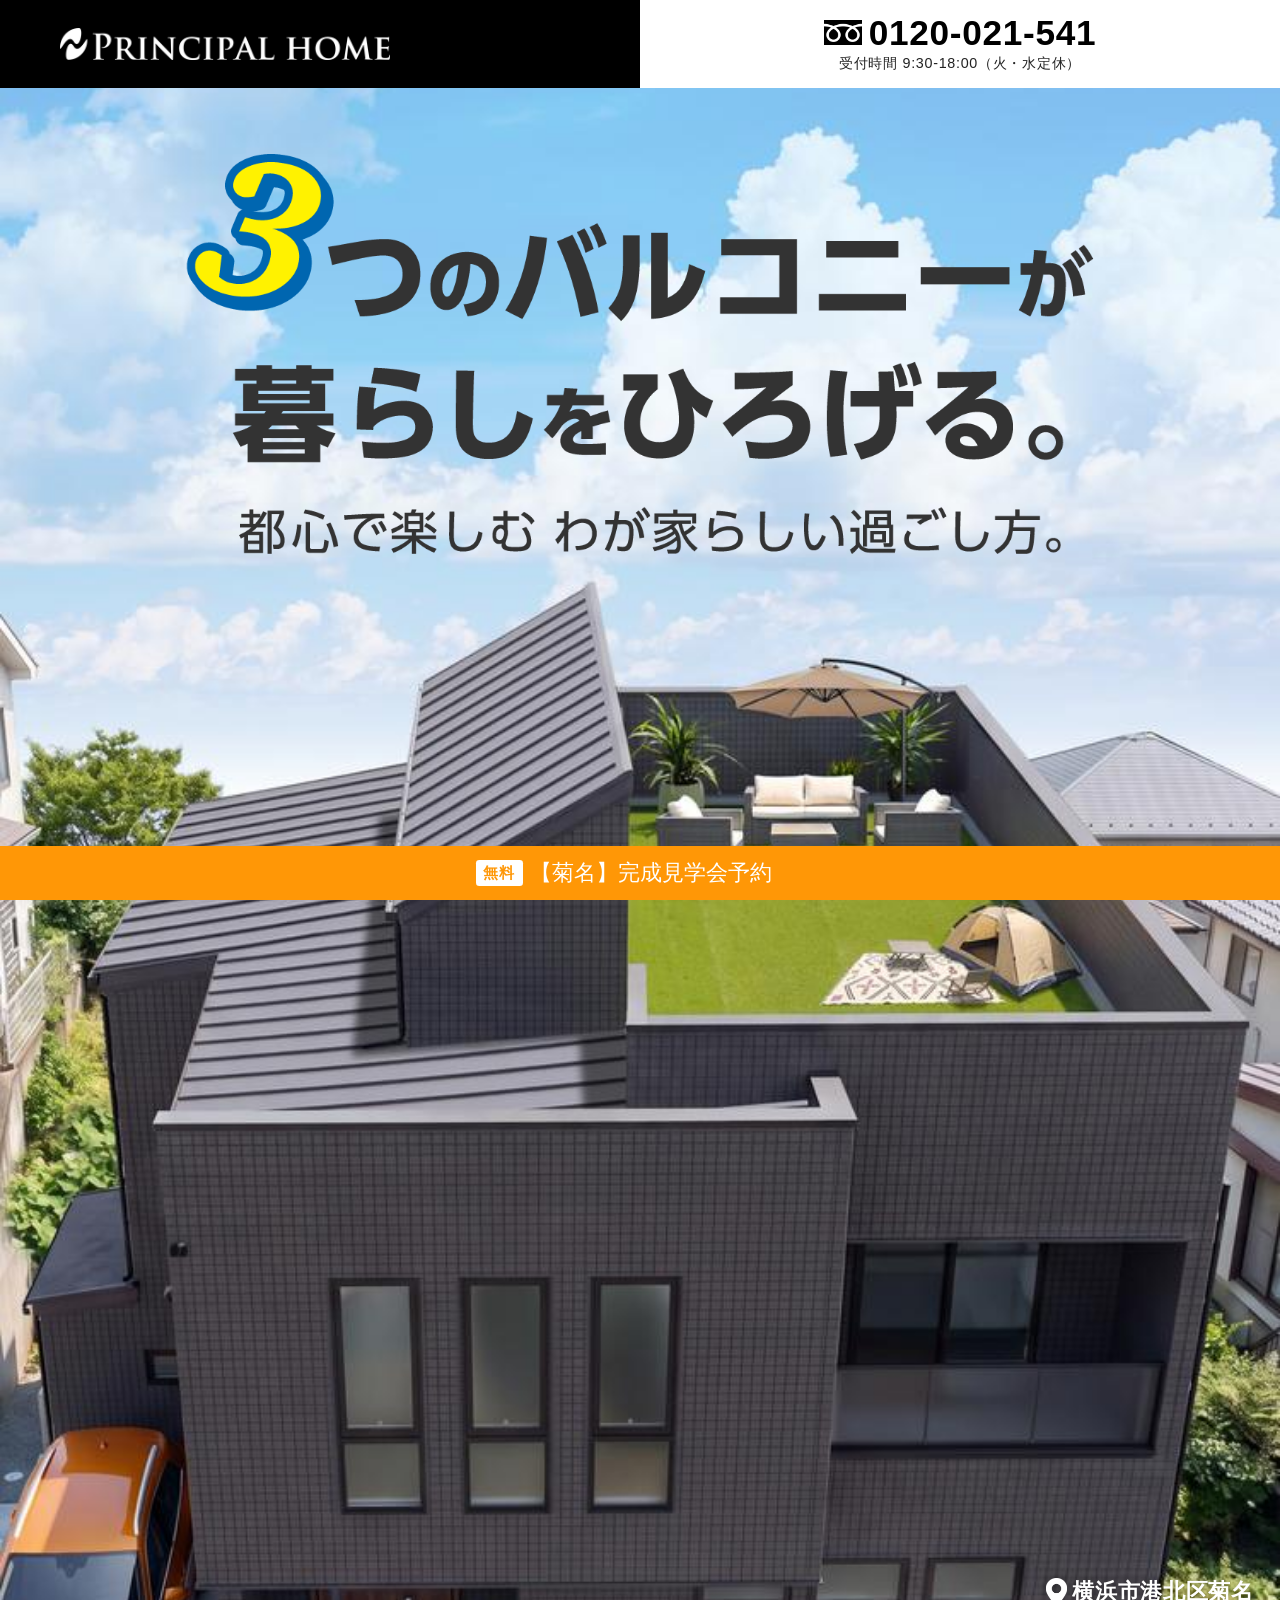
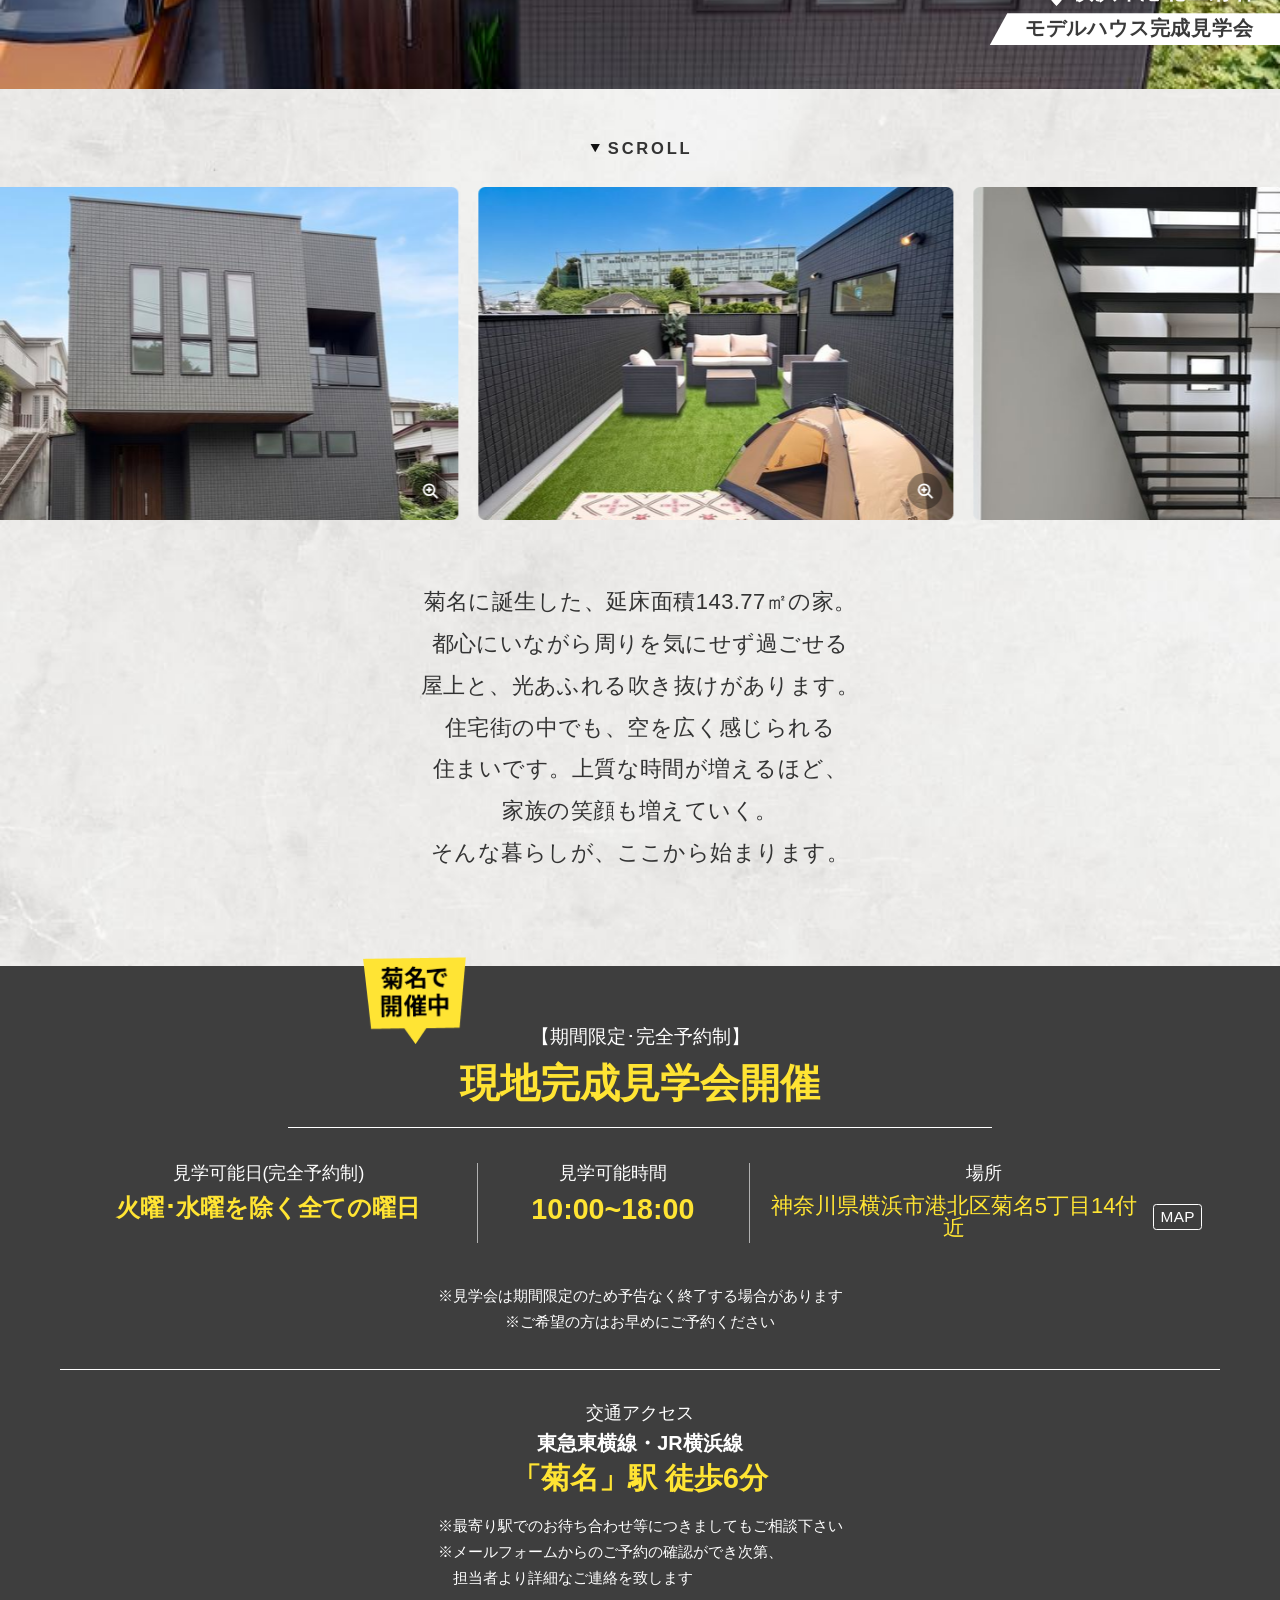
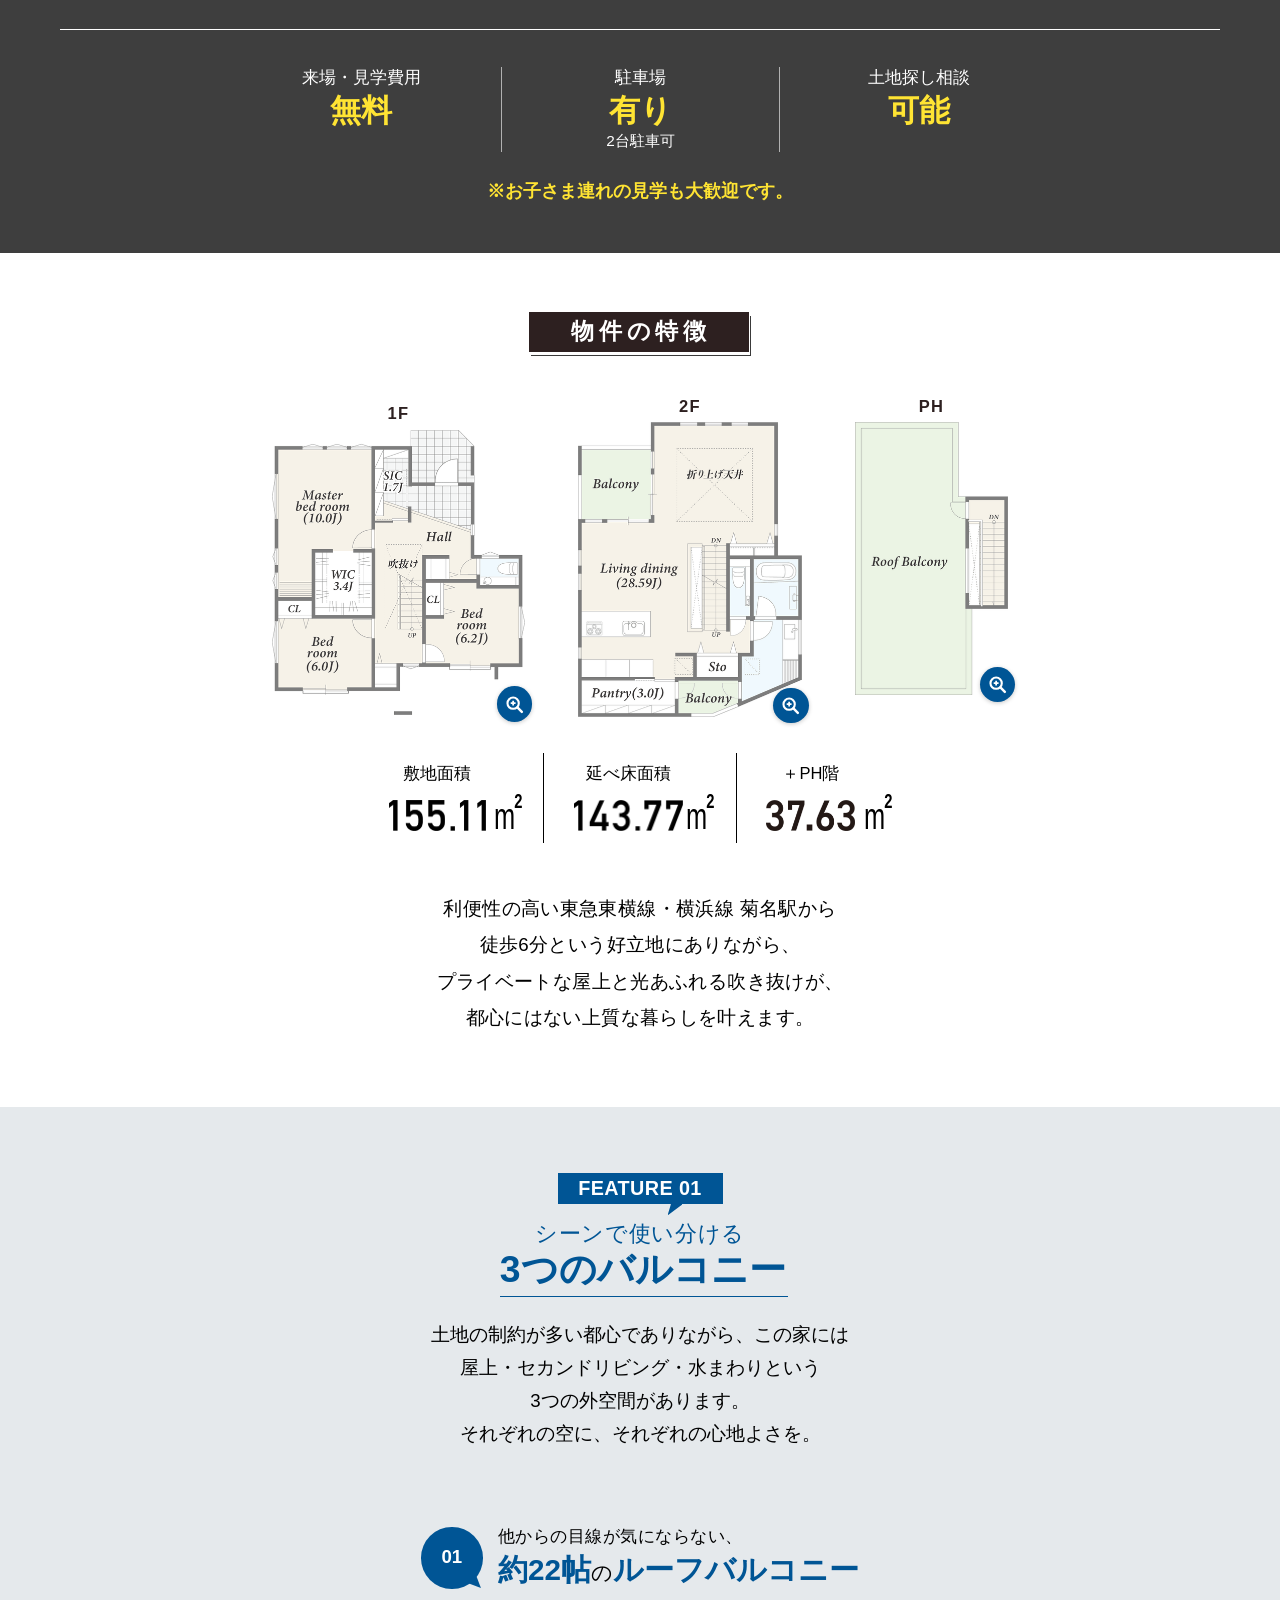
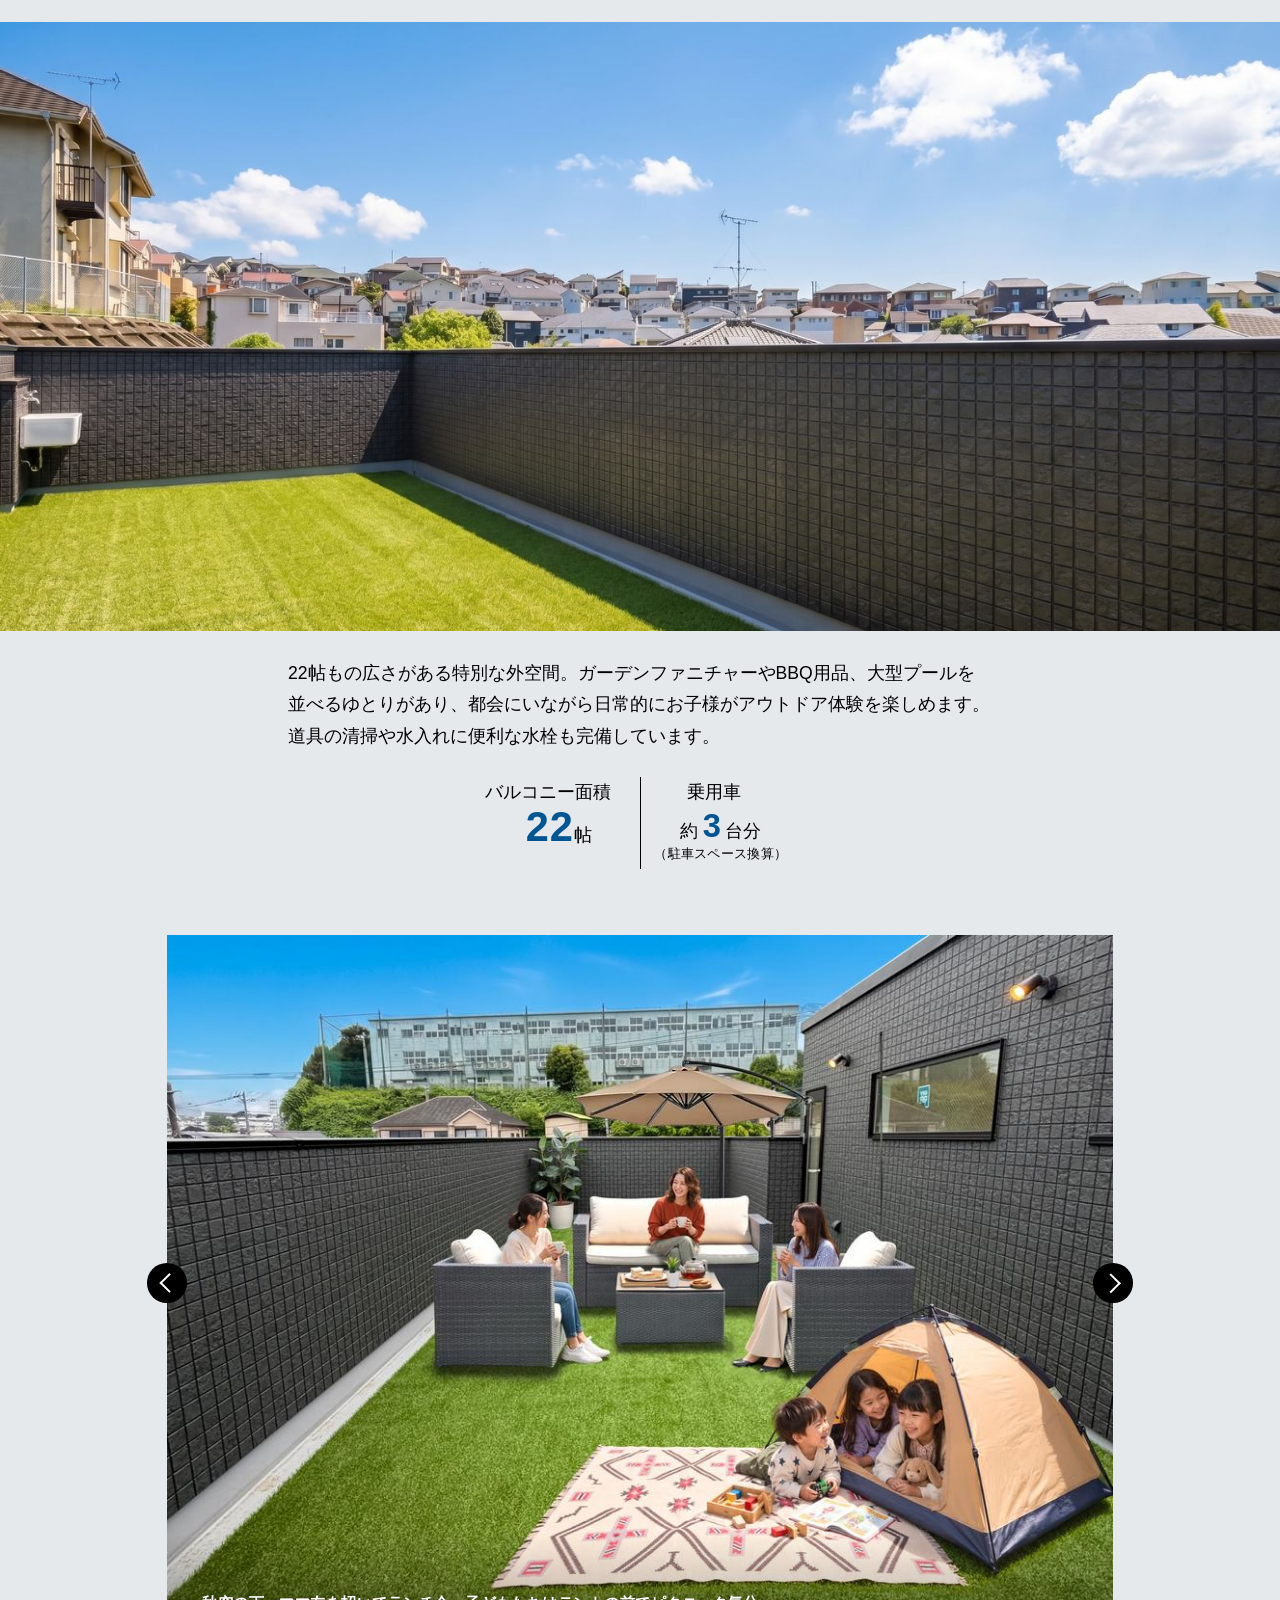
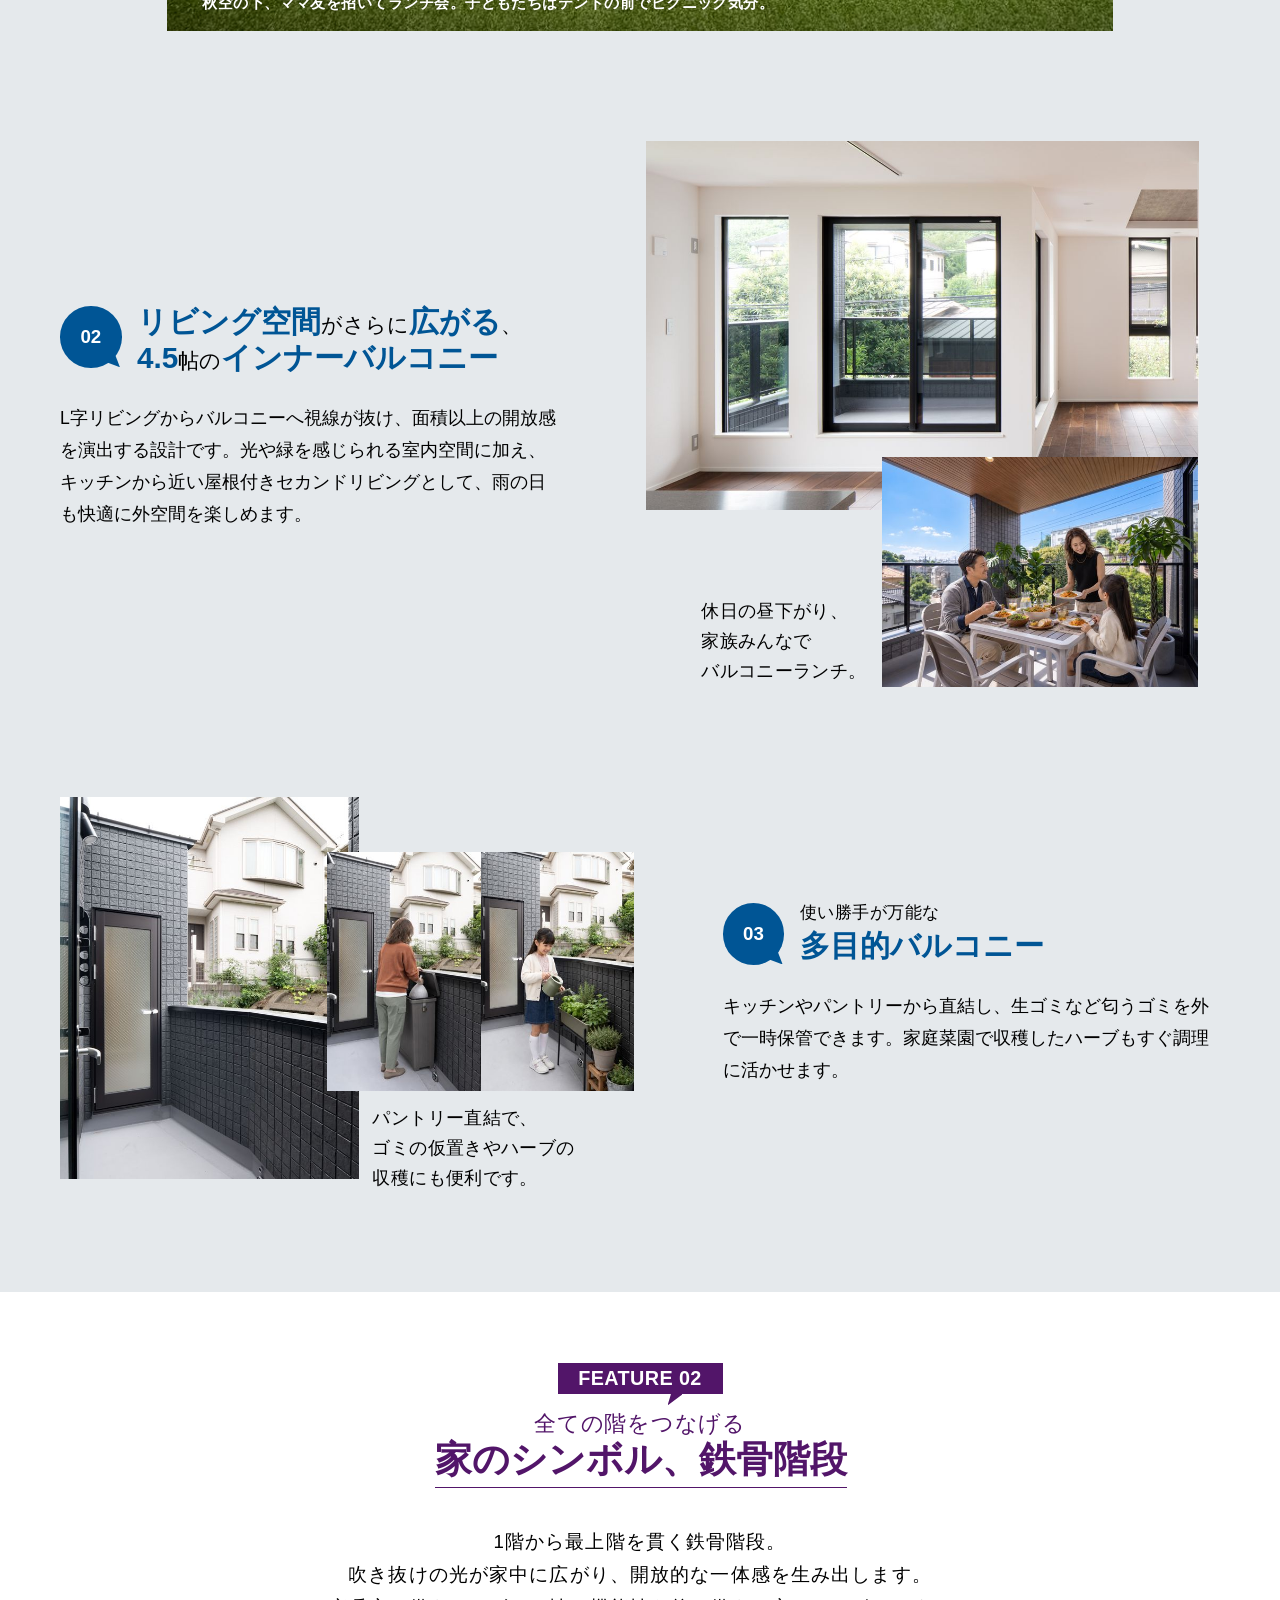
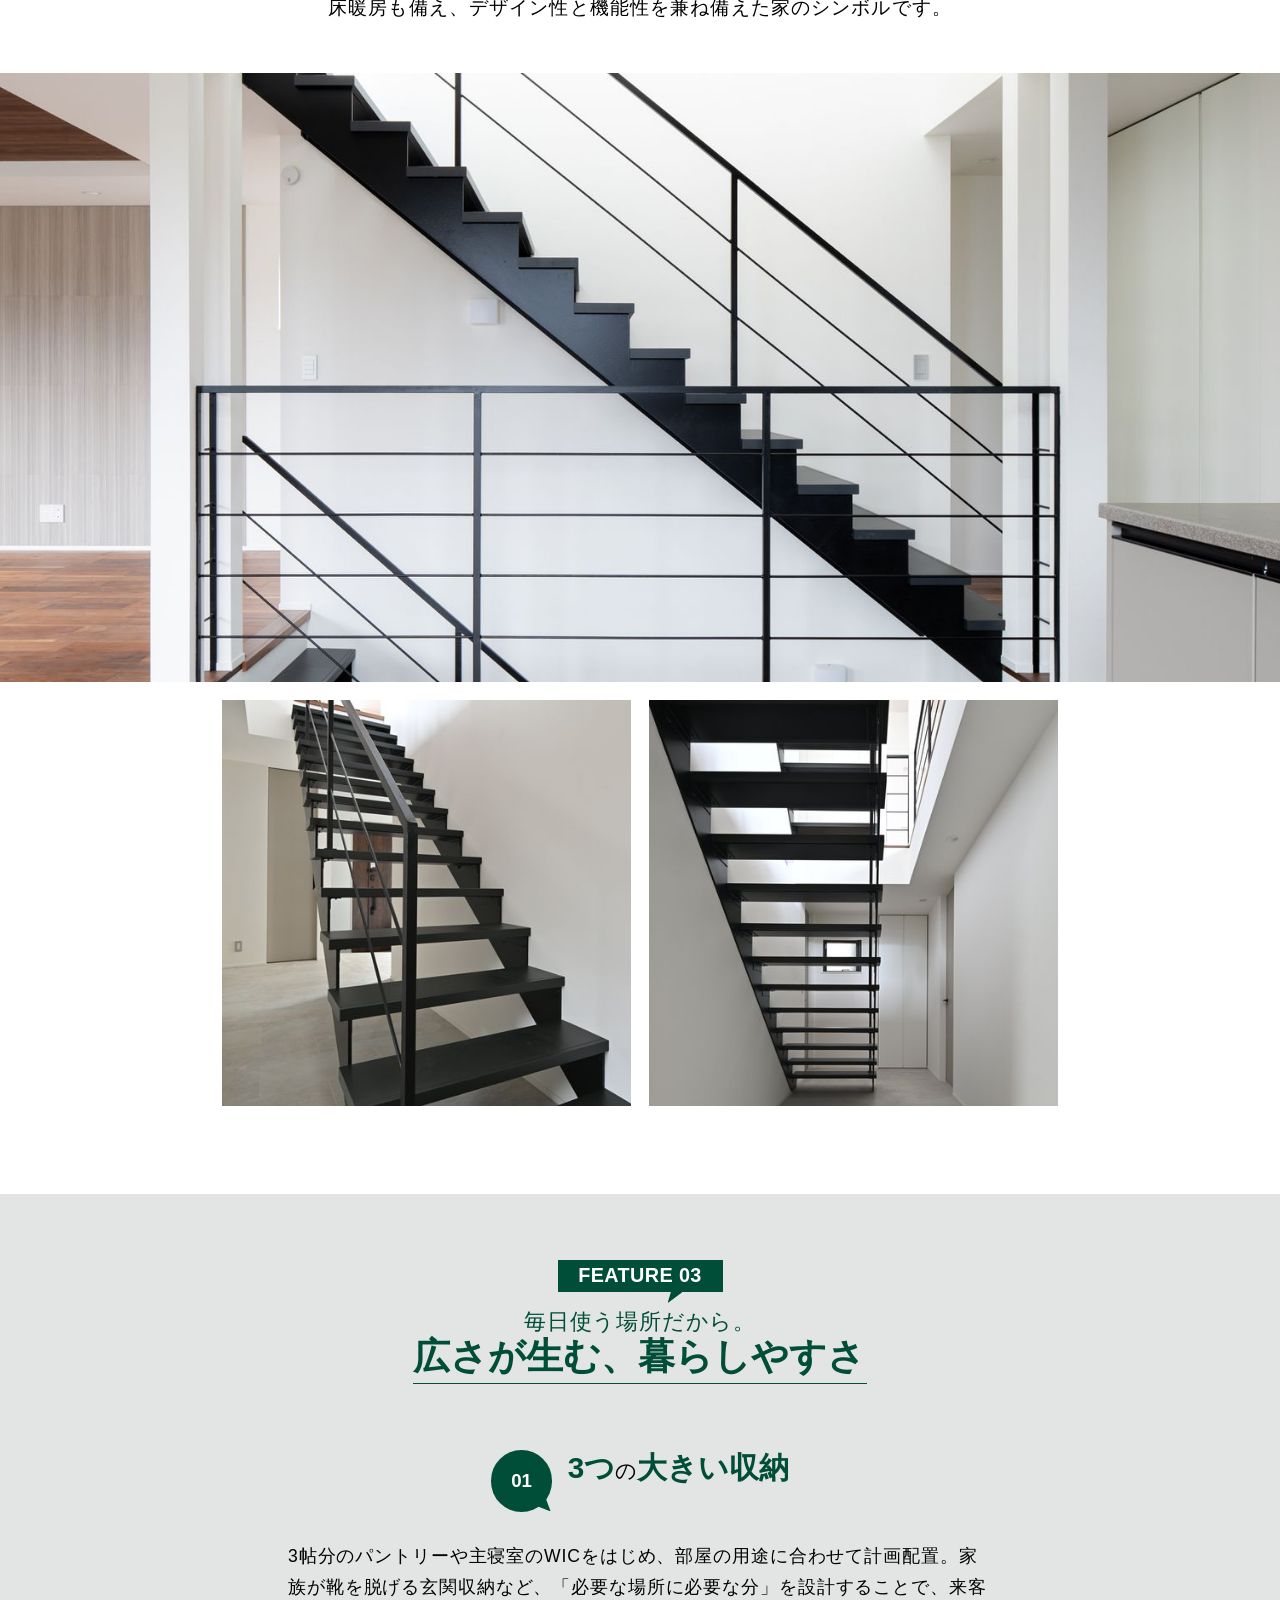
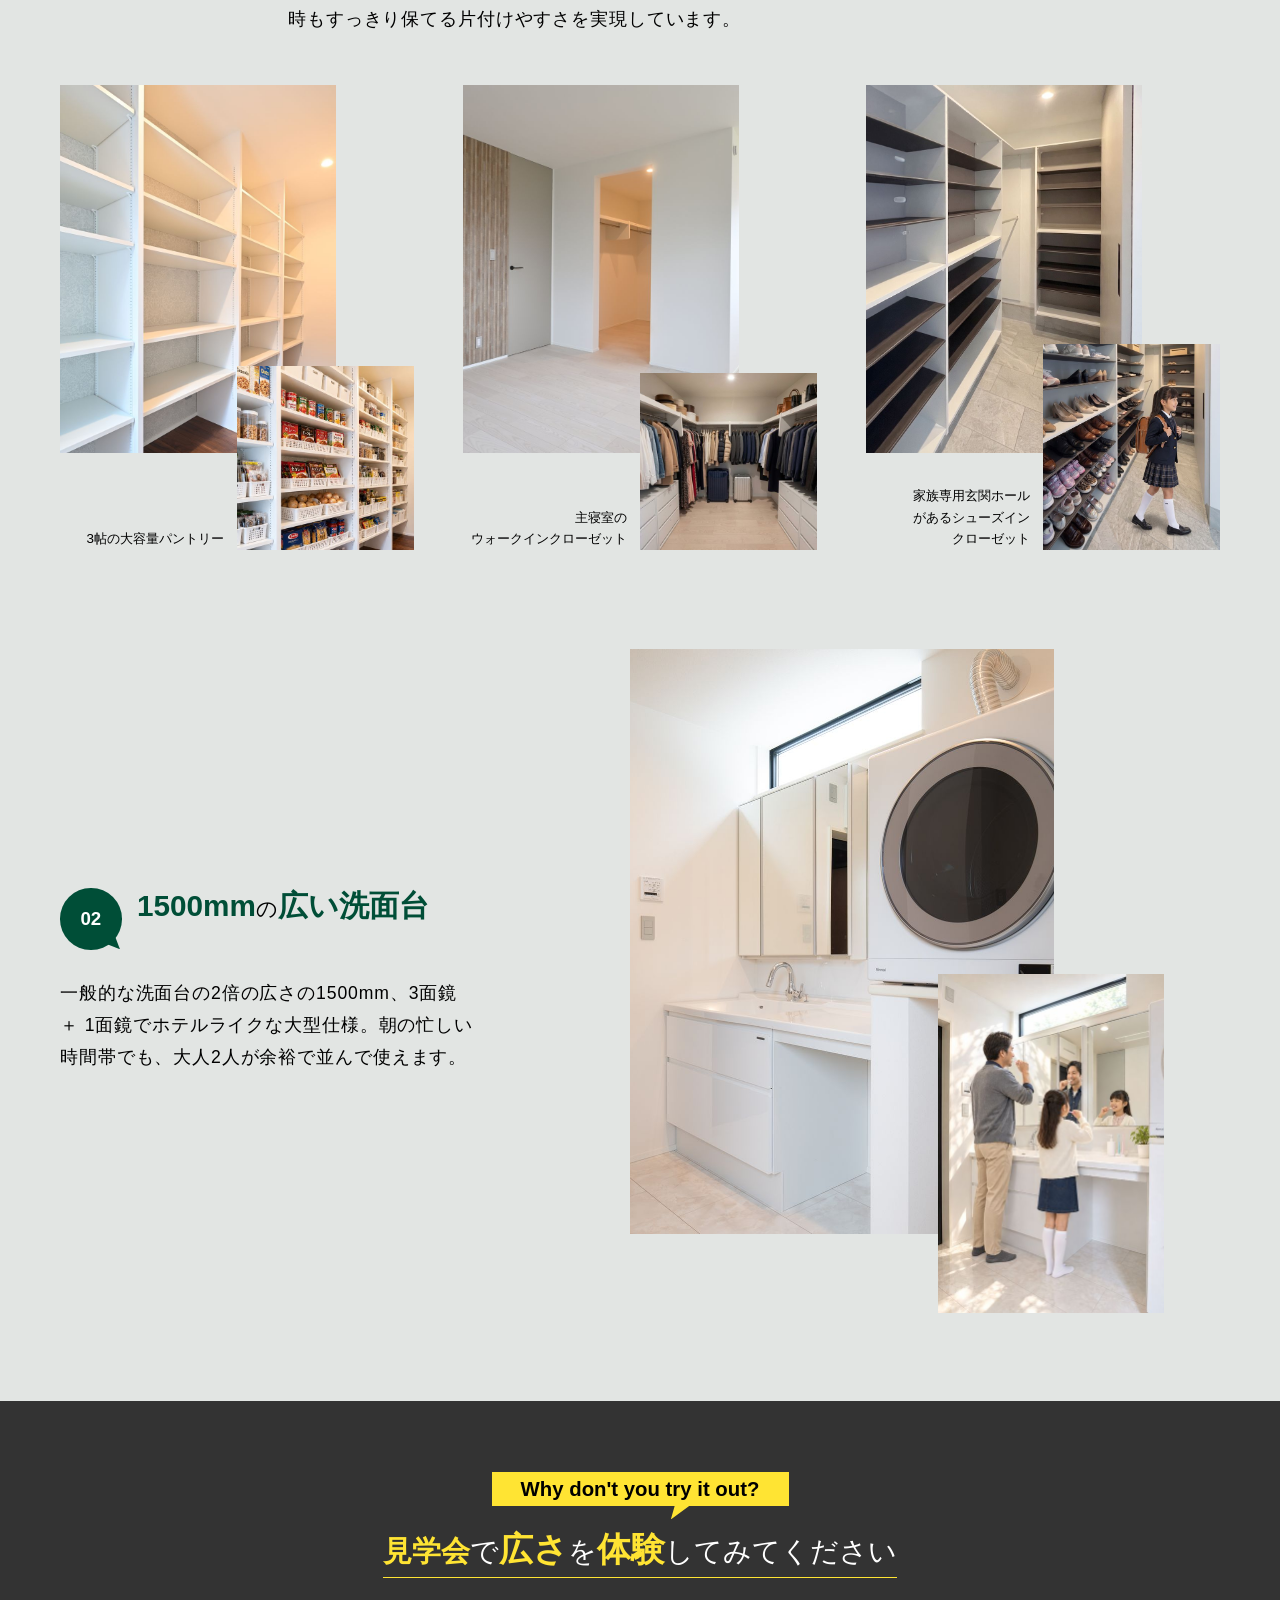
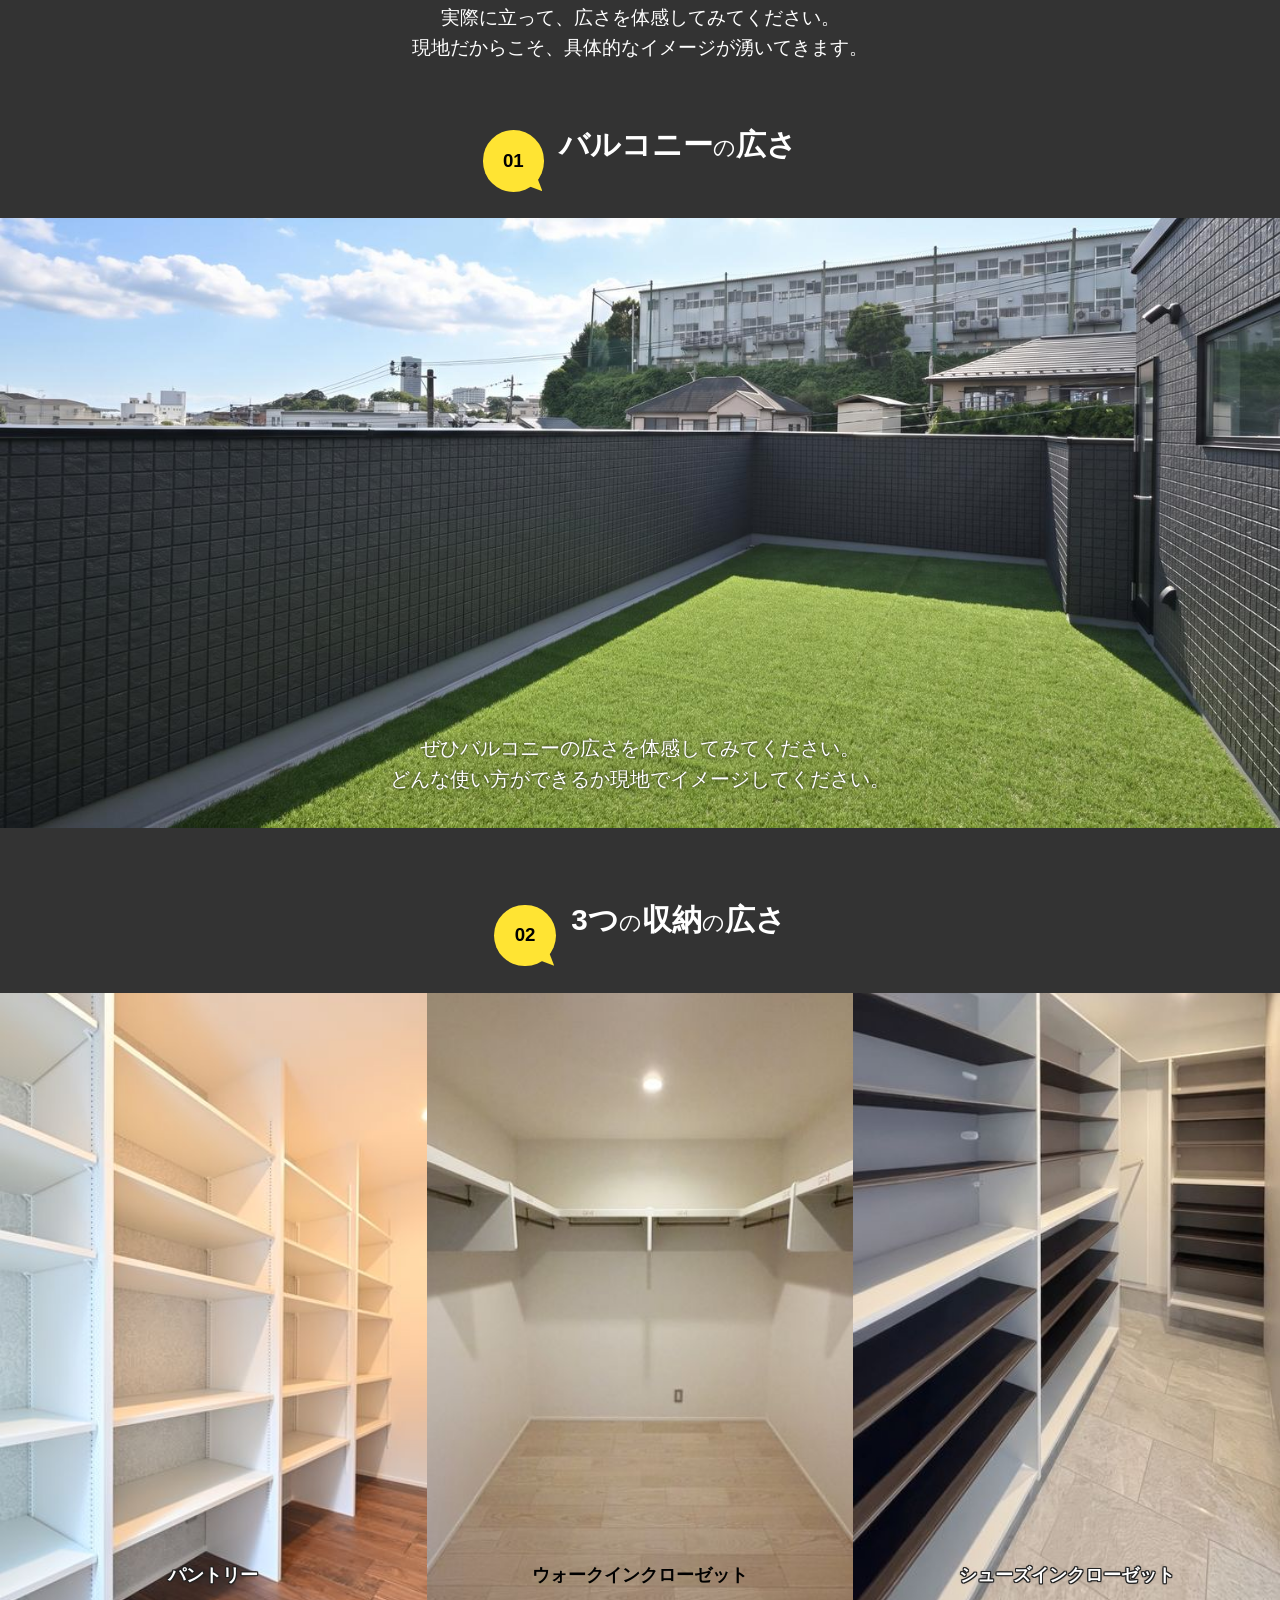
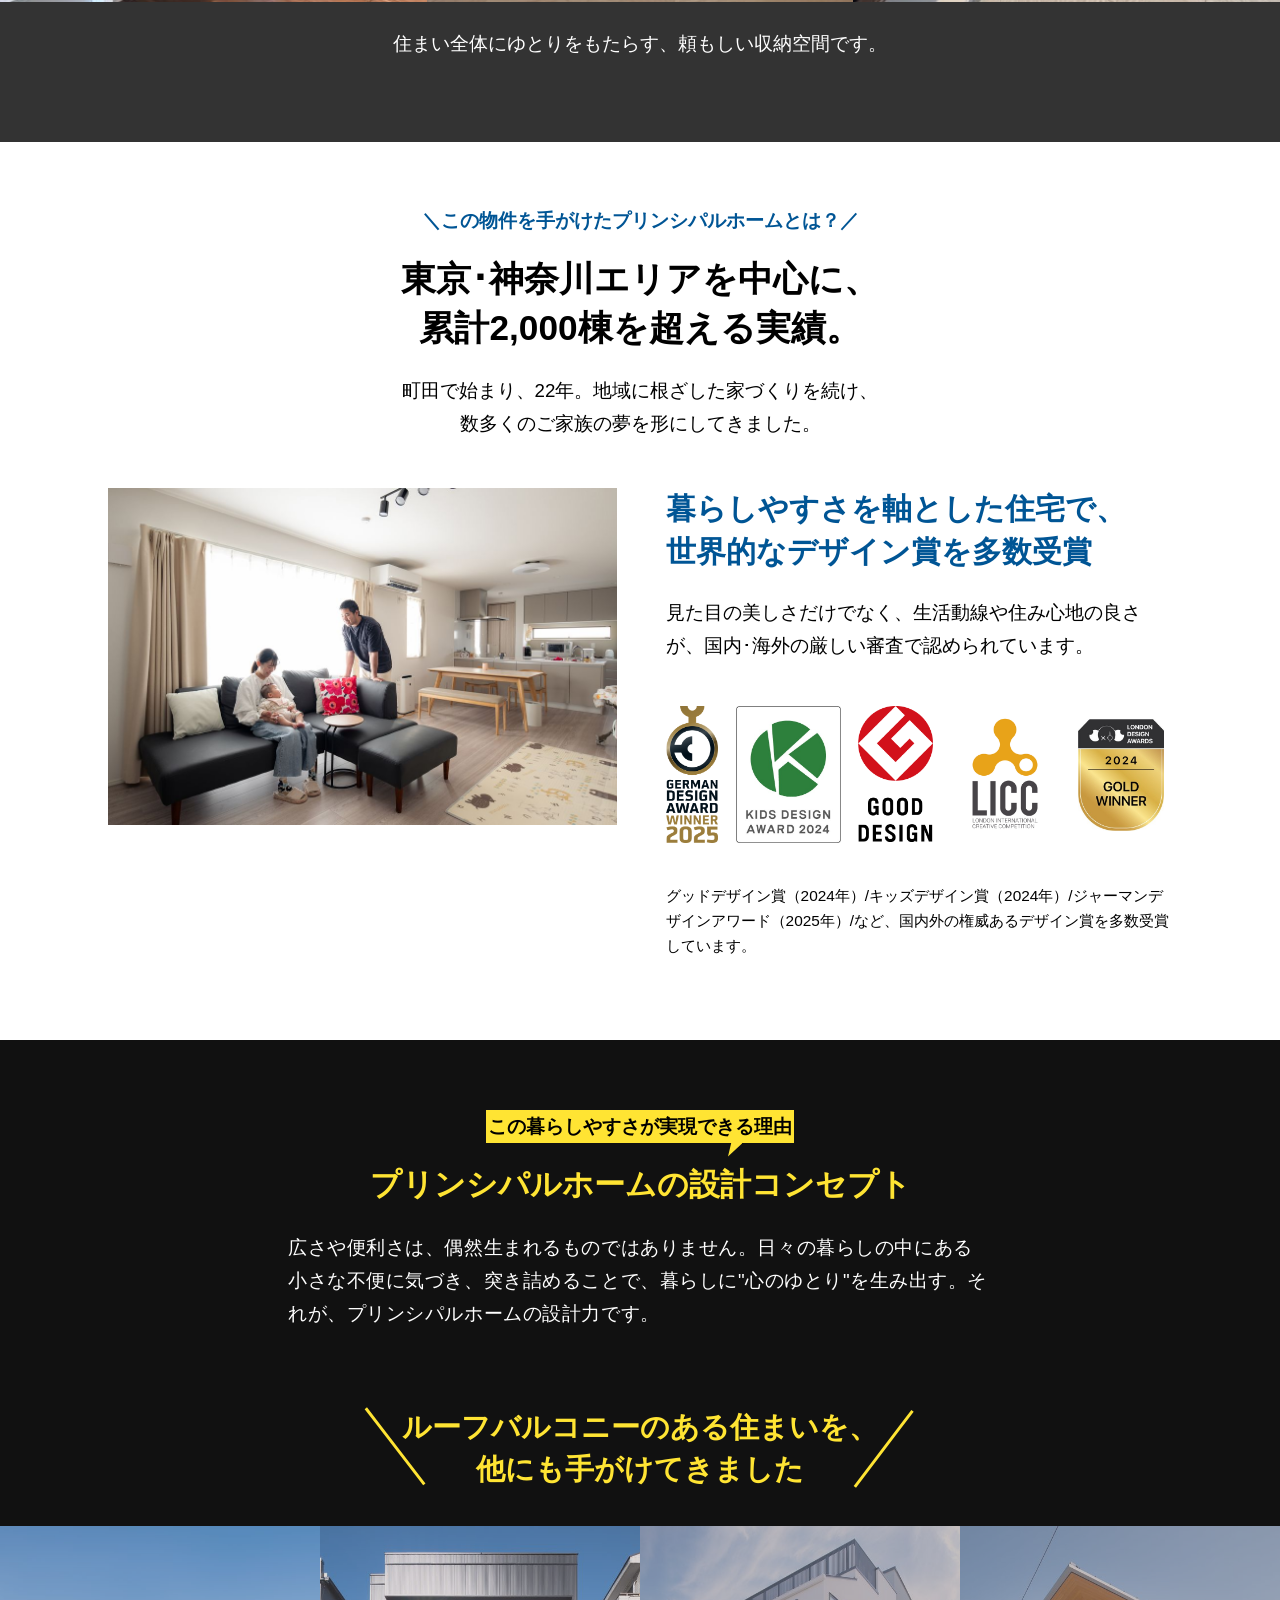
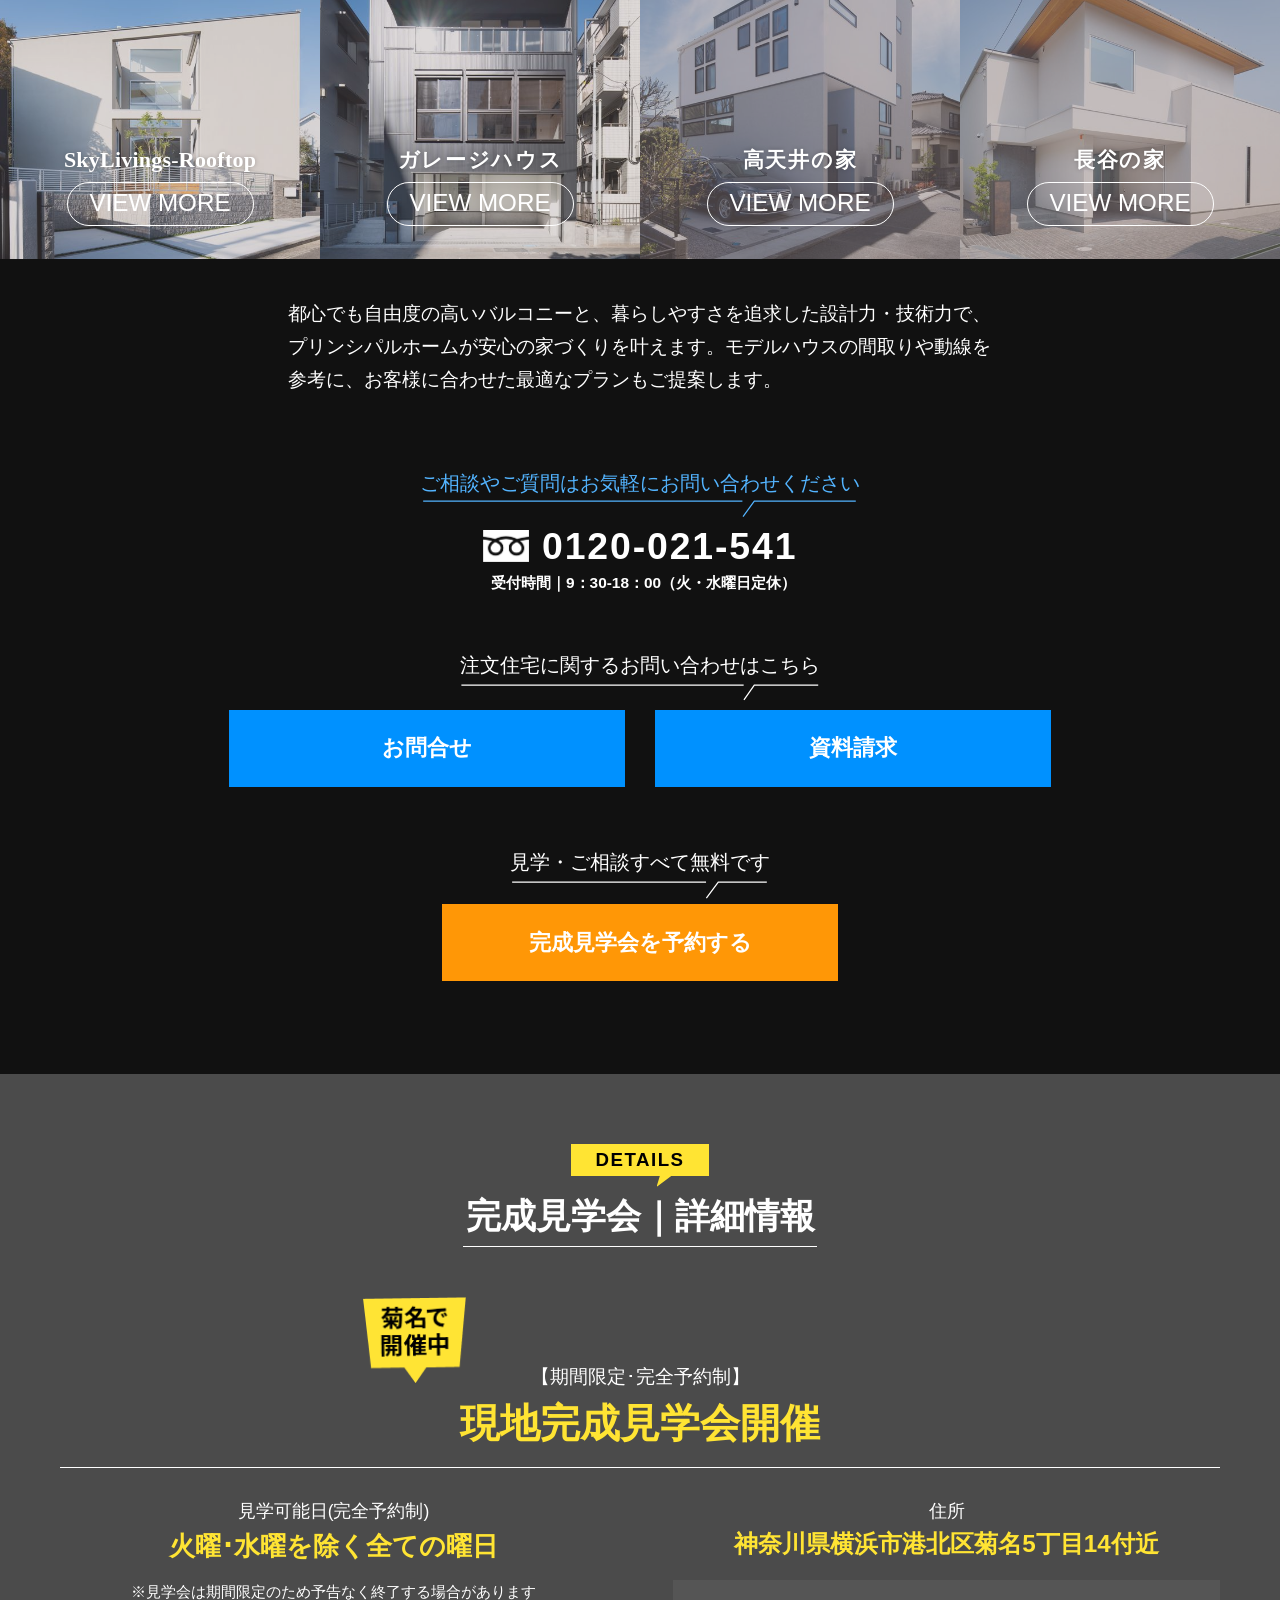
==== commit 389e8548: "本番と同じ予約フォームの処理に（横内さんの変更：送信後に thanks/ へ移動。確認用ページでは移動しない） Co-Authored-By: Claude Opus 5.5 <noreply@ant" ====
--- a/index.html
+++ b/index.html
@@ -1202,6 +1202,6 @@
 <script src="js/01_firstview.js?v=711dcab7"></script>
 <script src="js/03_feature.js?v=4f6212d1"></script>
 <script src="js/07_company.js?v=1f8e28ed"></script>
-<script src="js/form.js?v=3b29cee6"></script>
+<script src="js/form.js?v=d9d86ed5"></script>
 </body>
 </html>
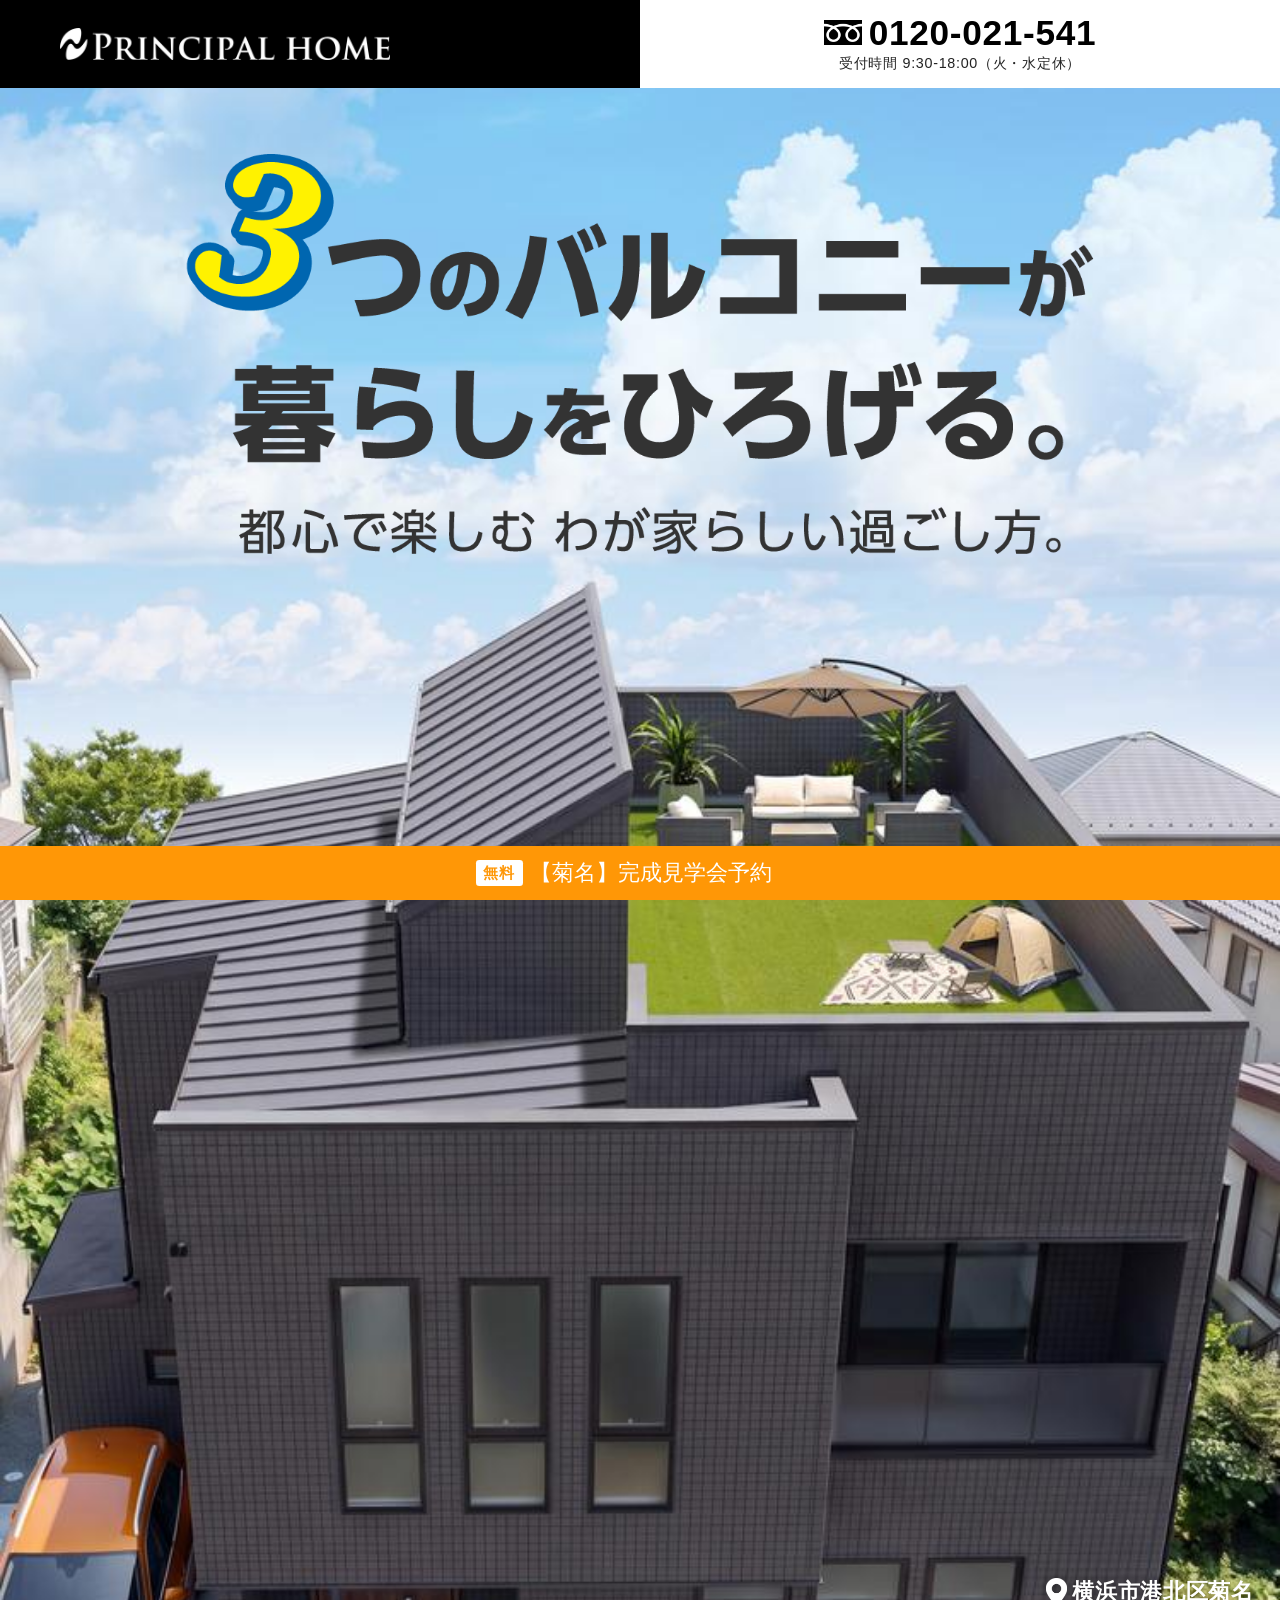
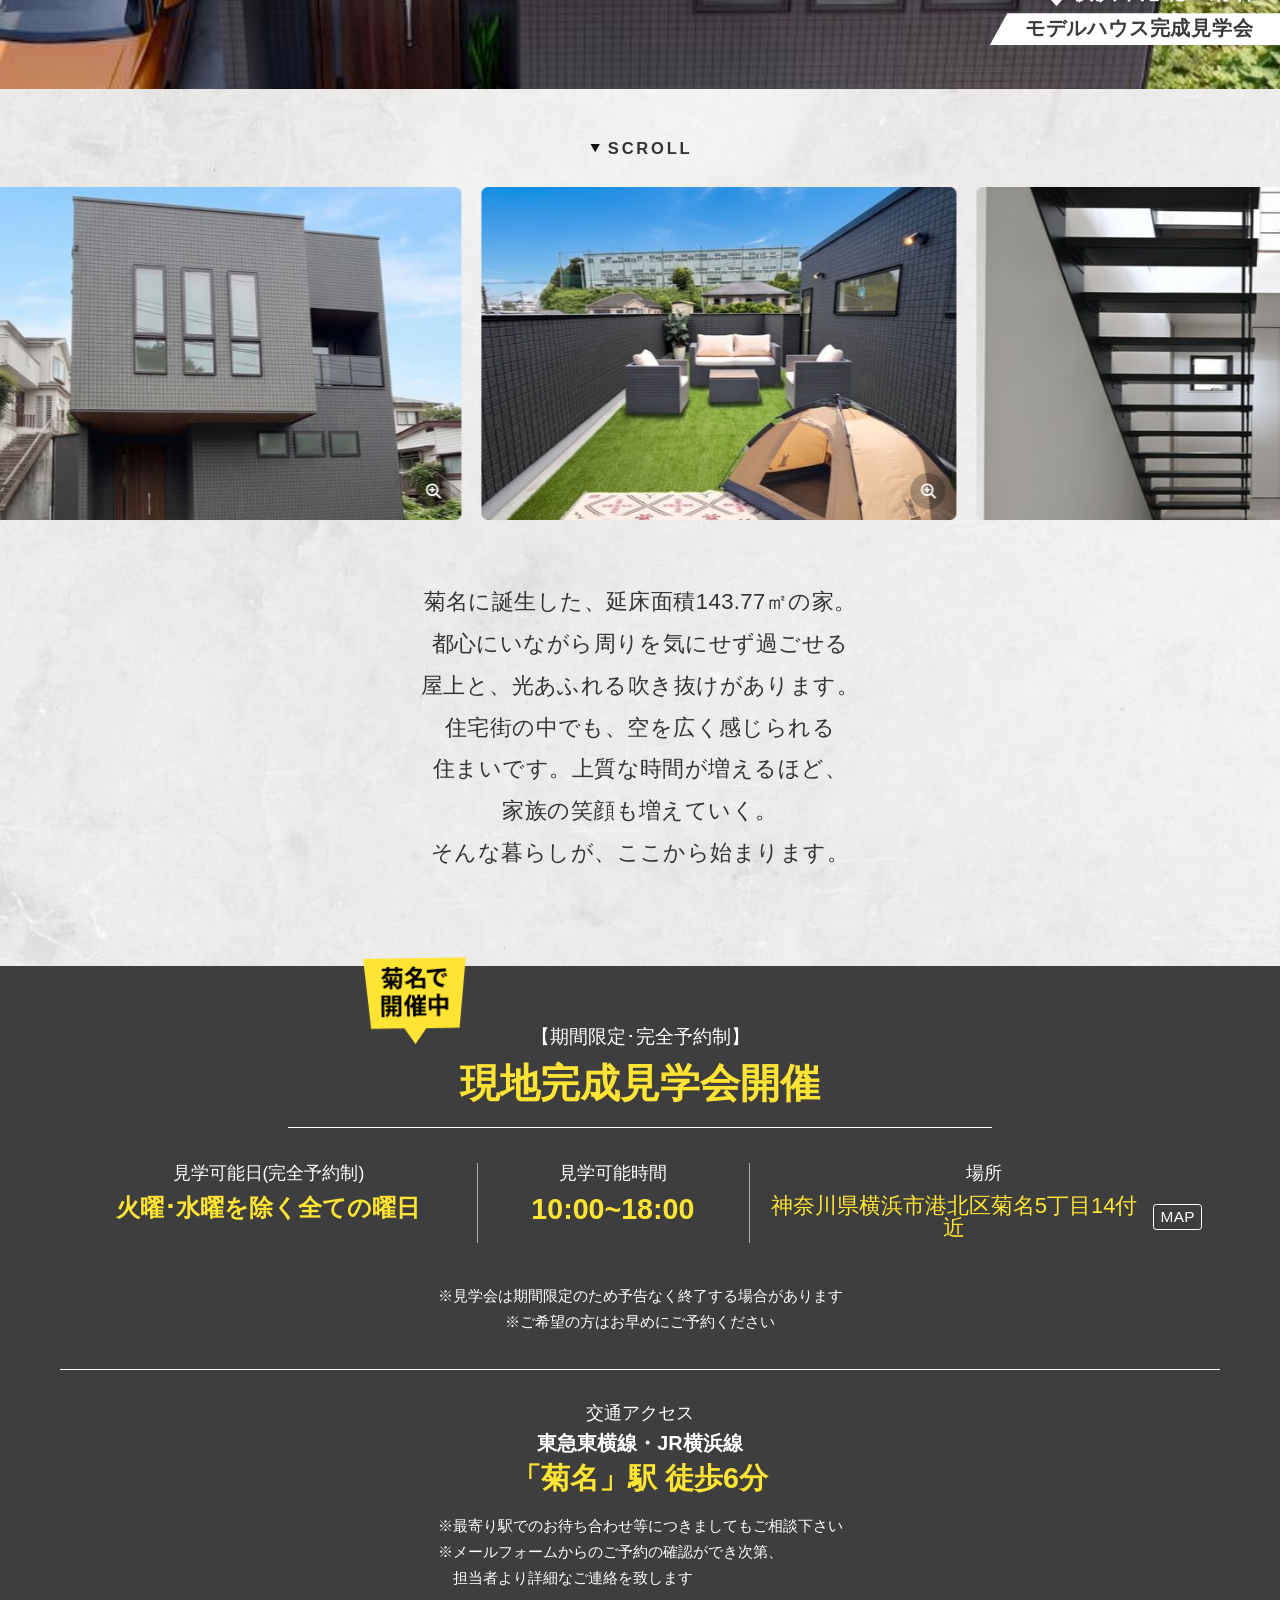
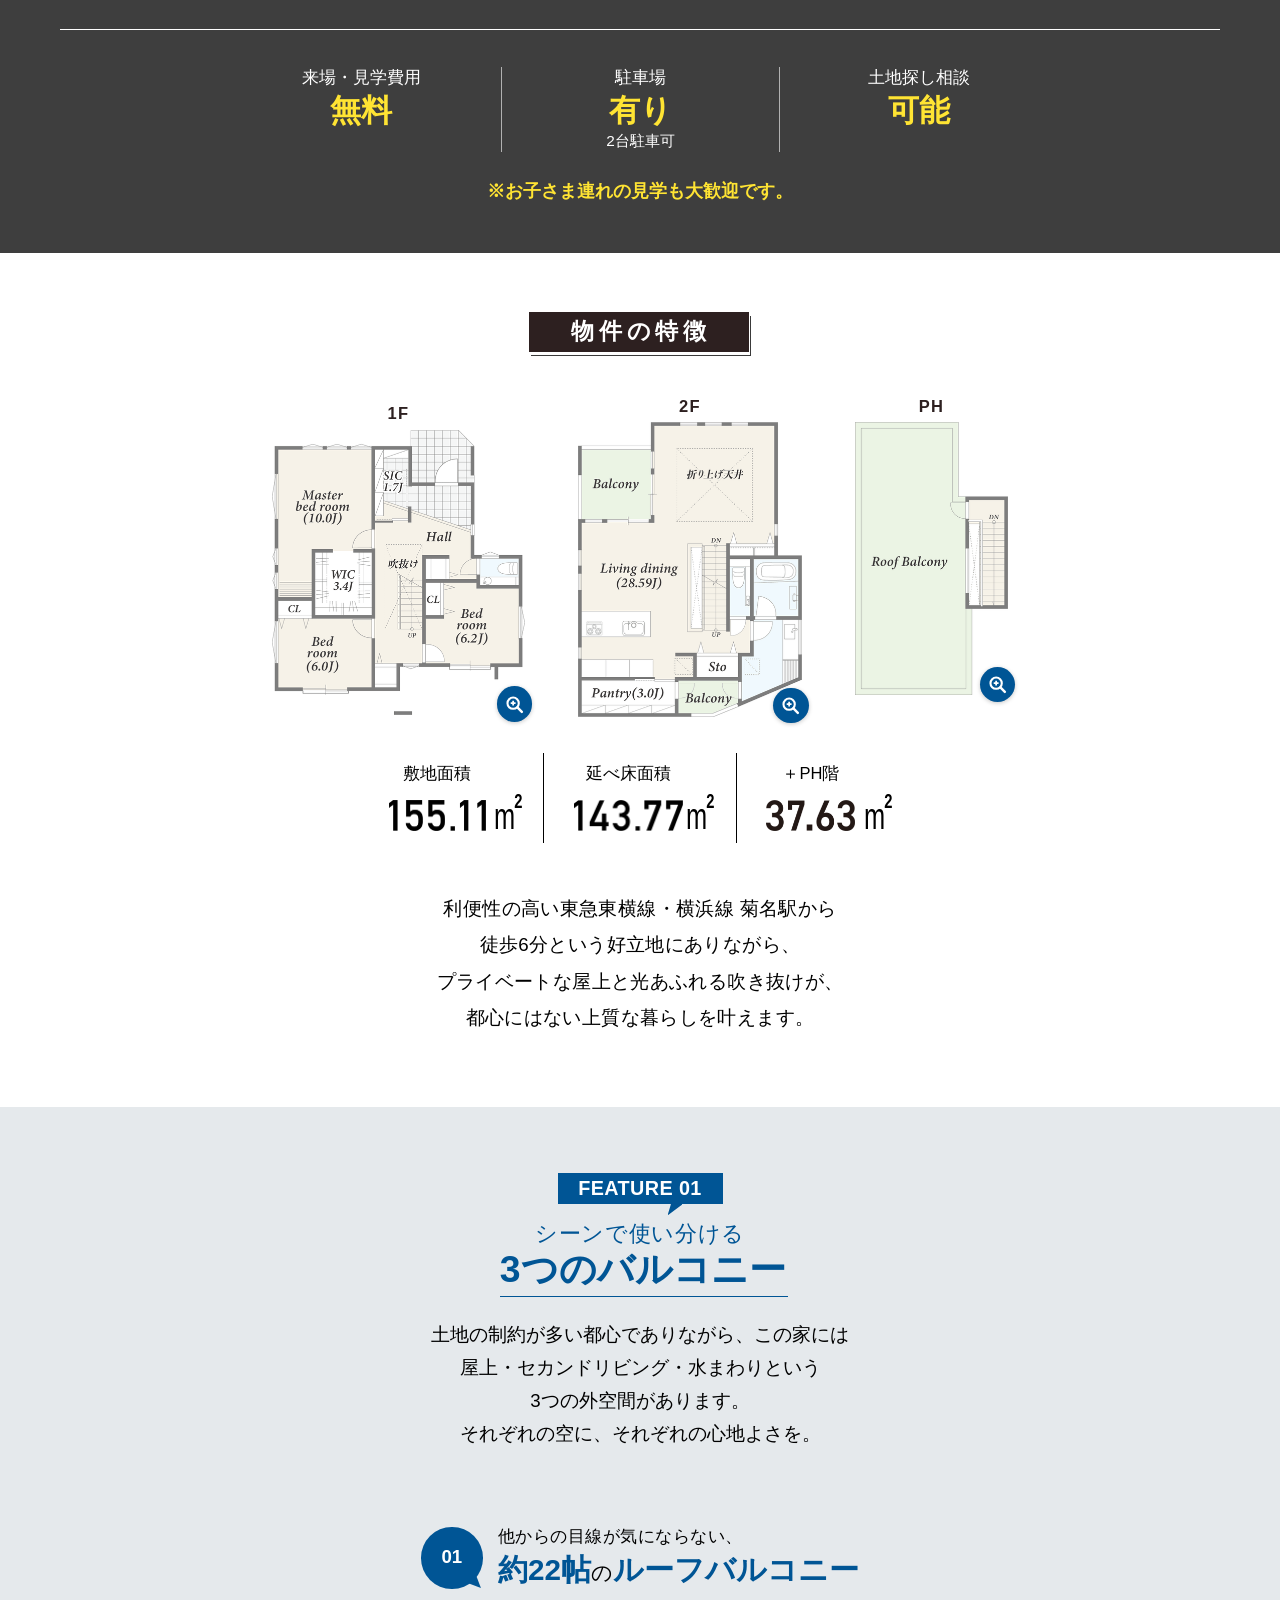
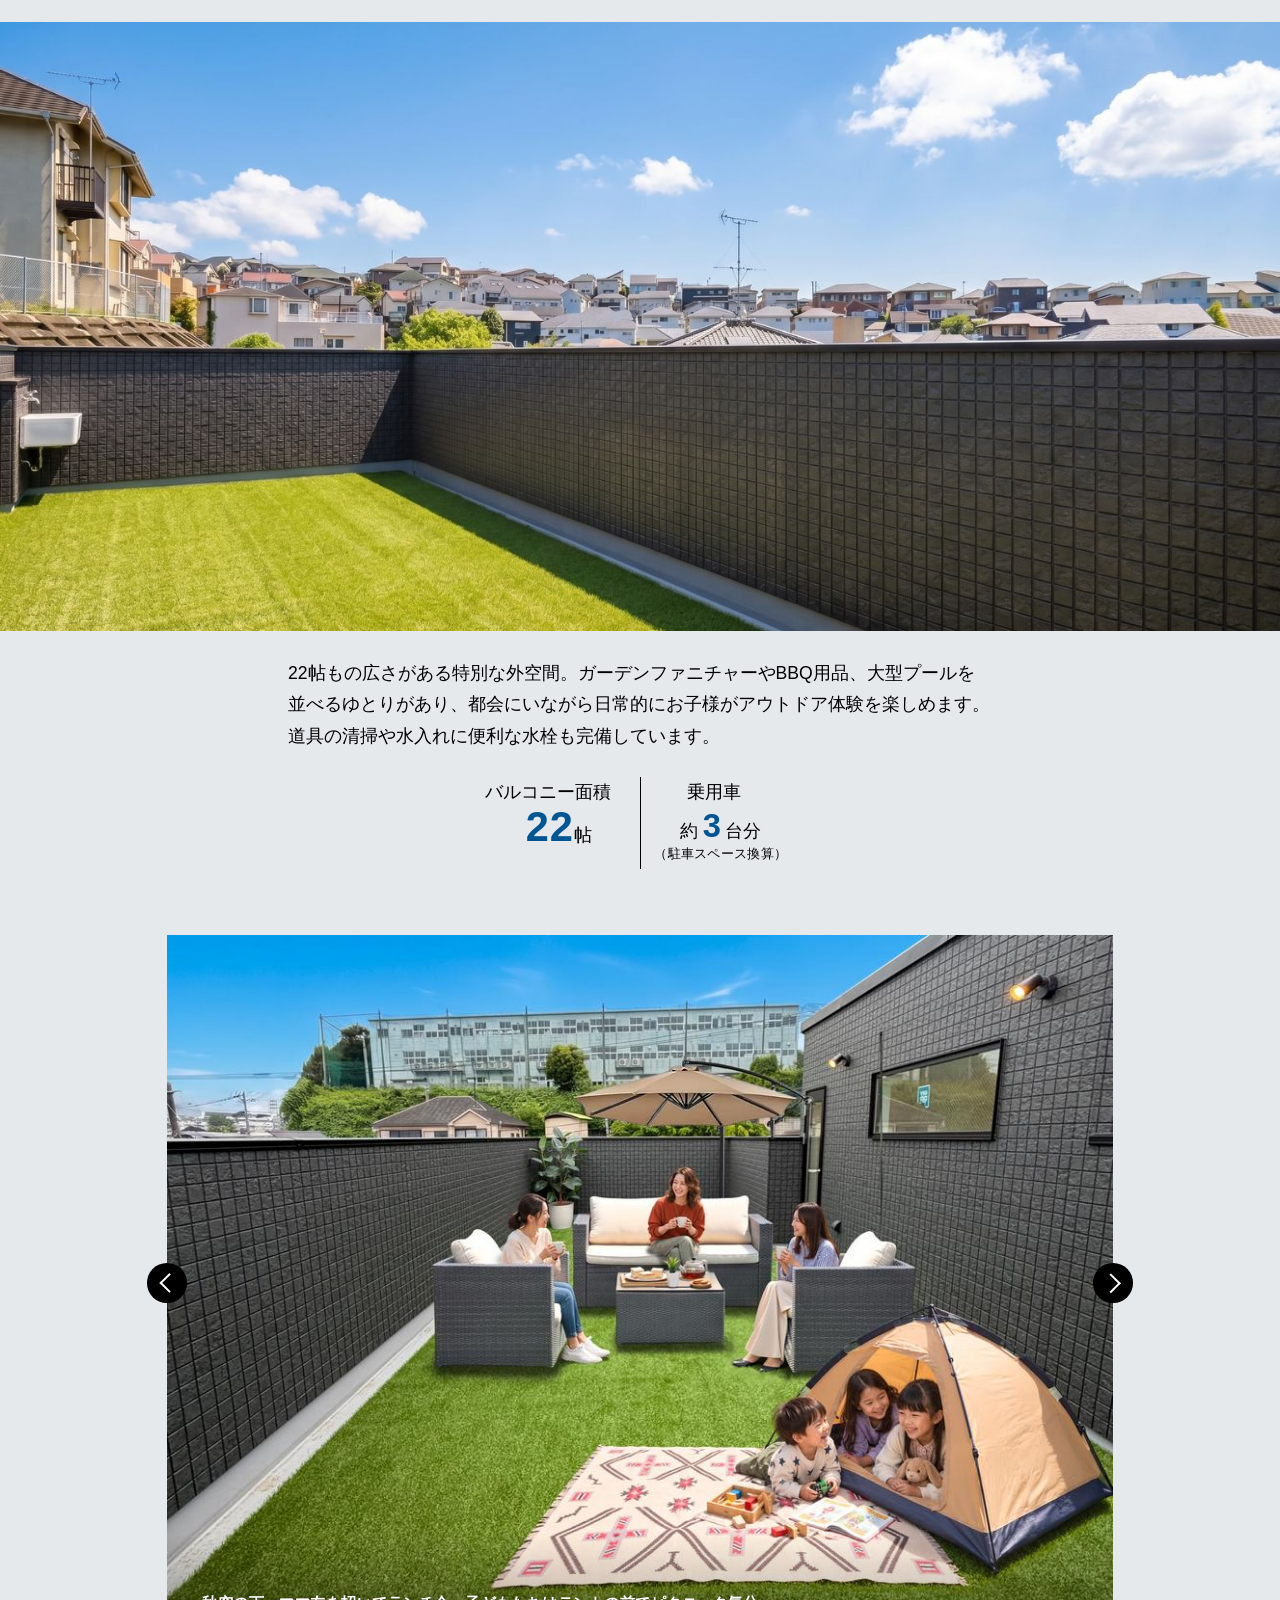
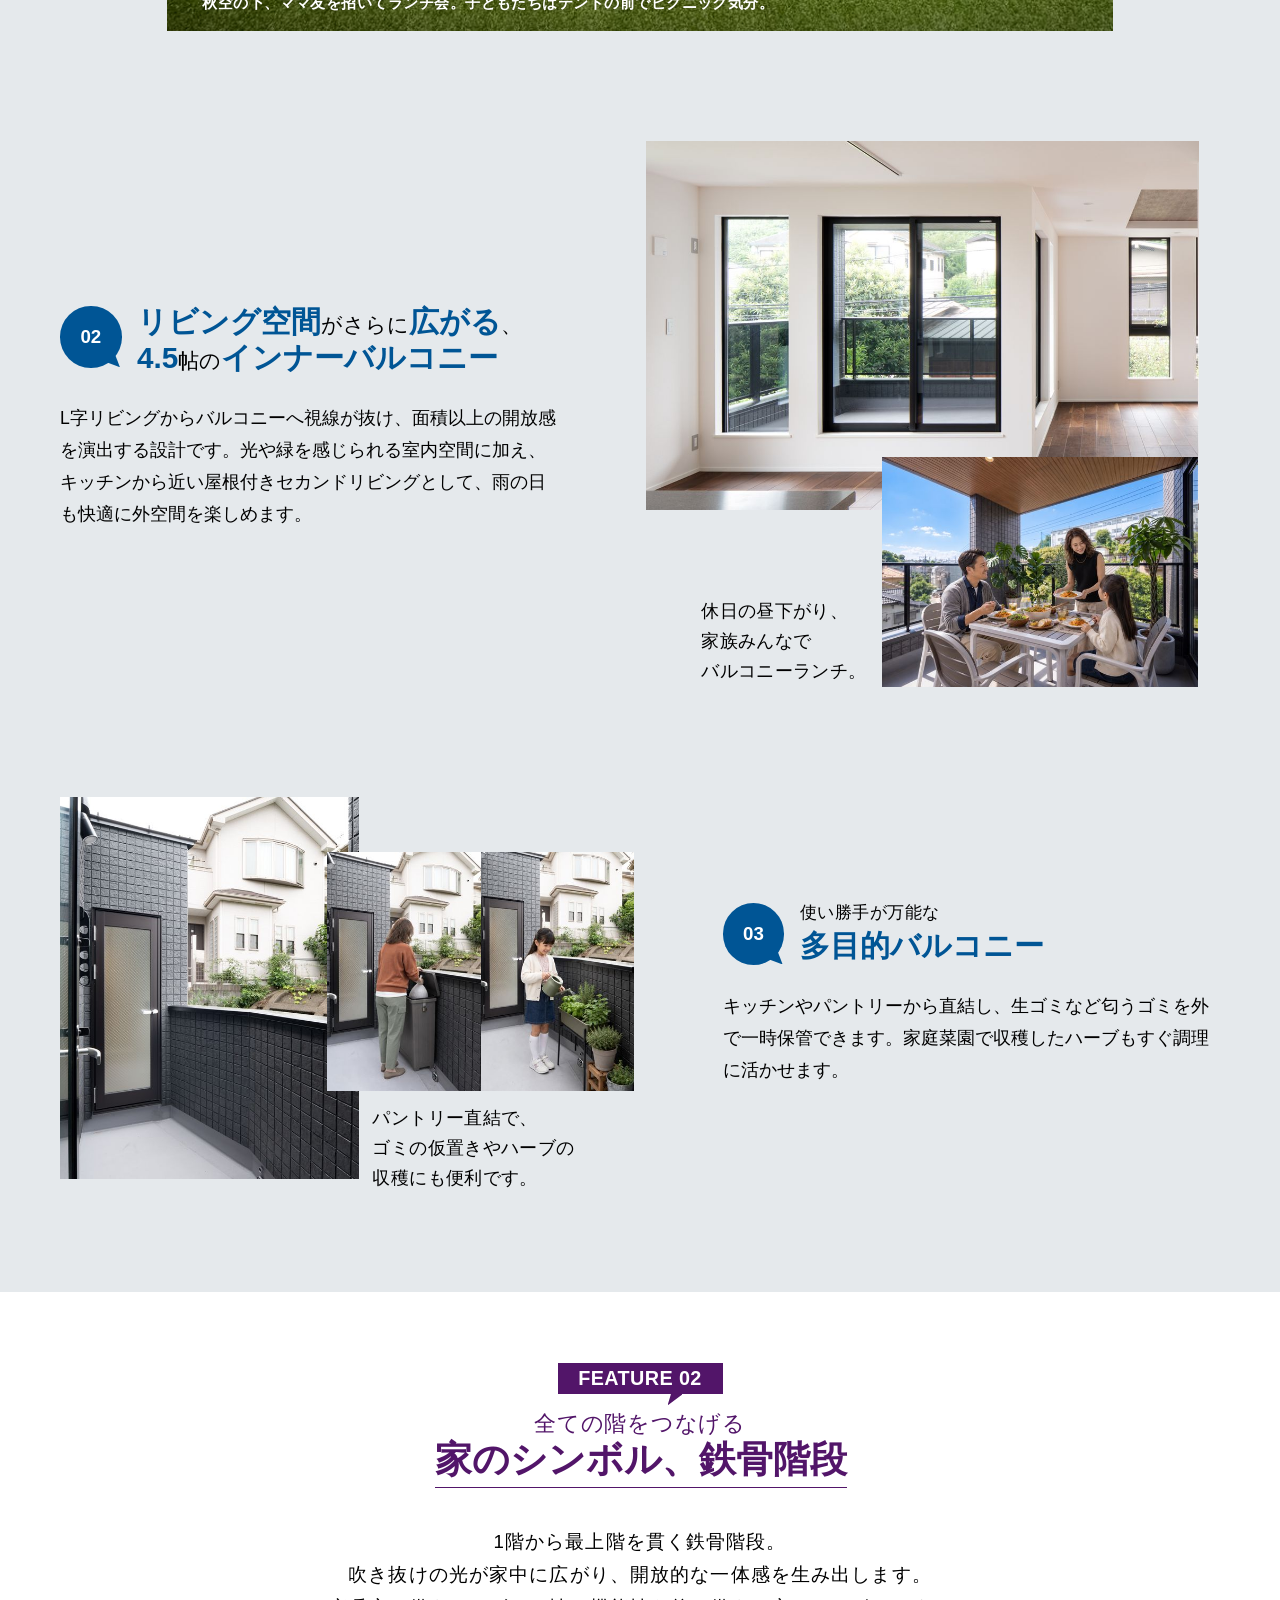
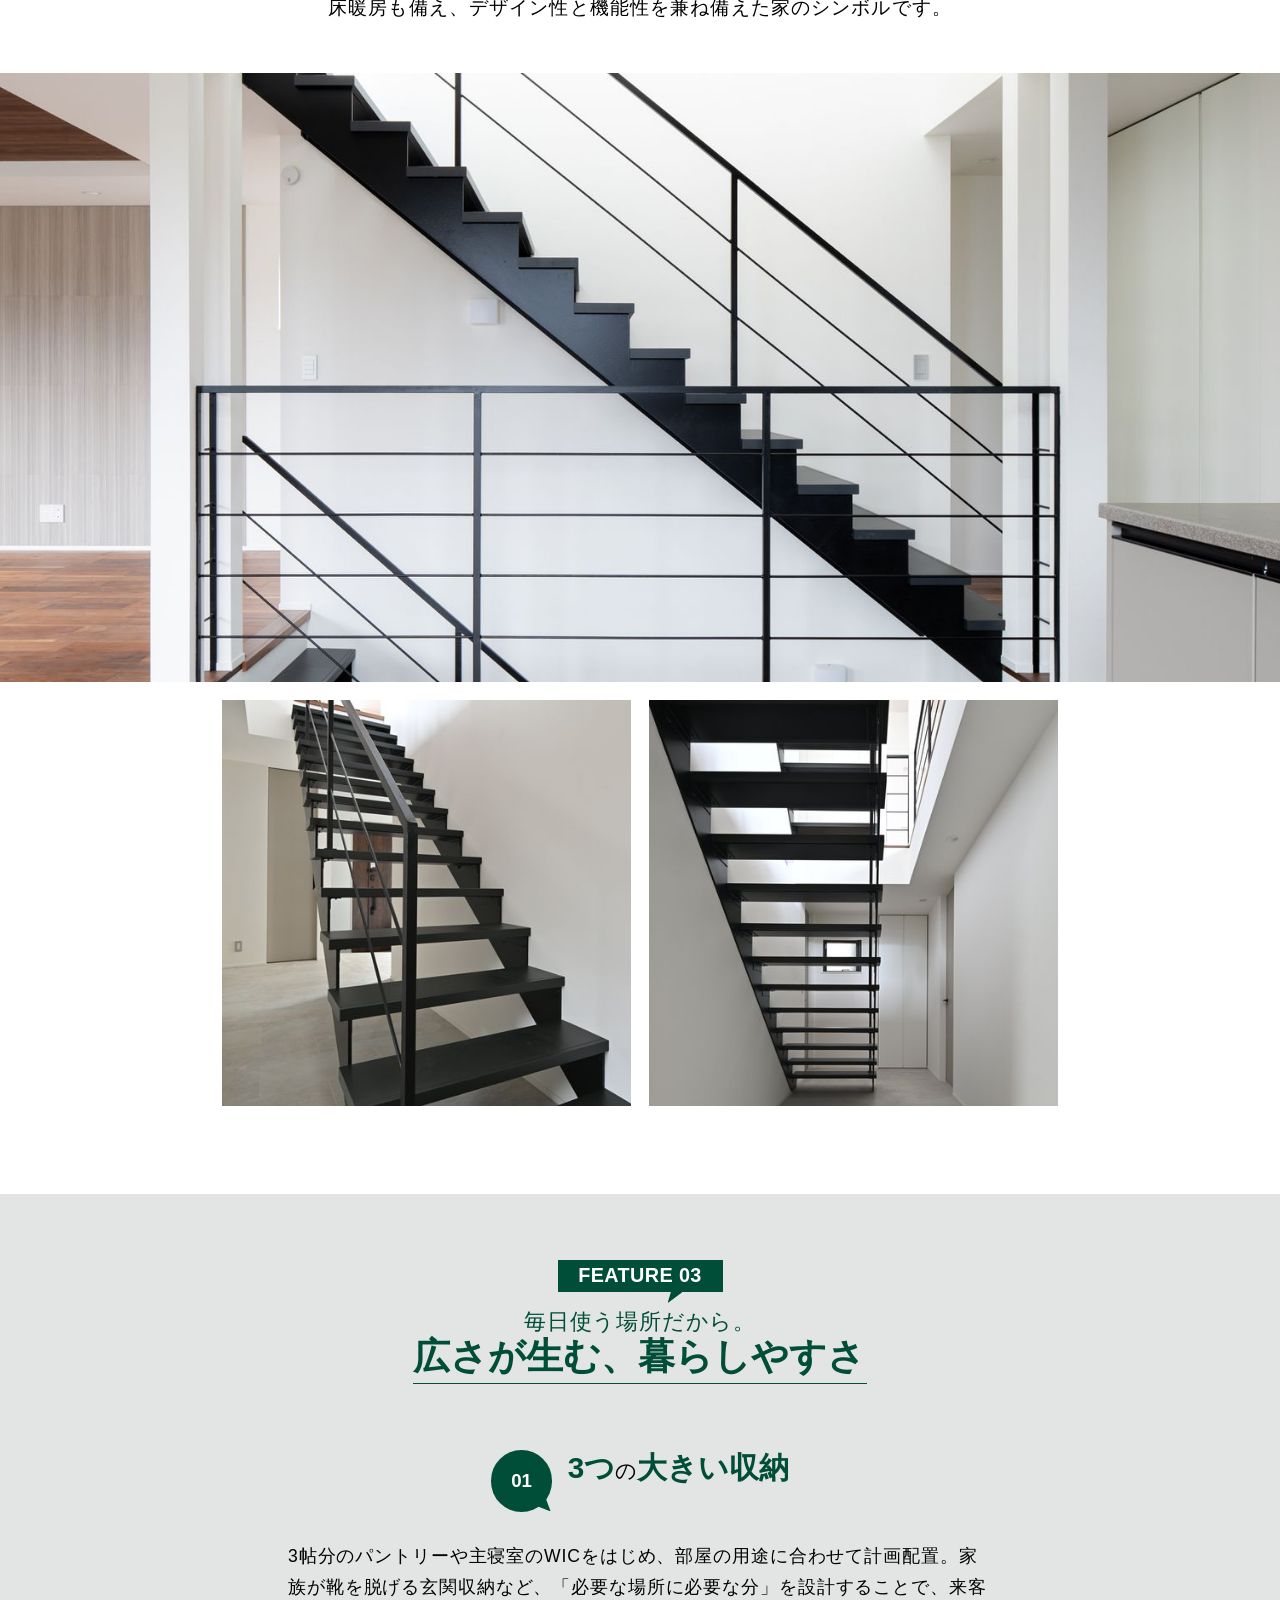
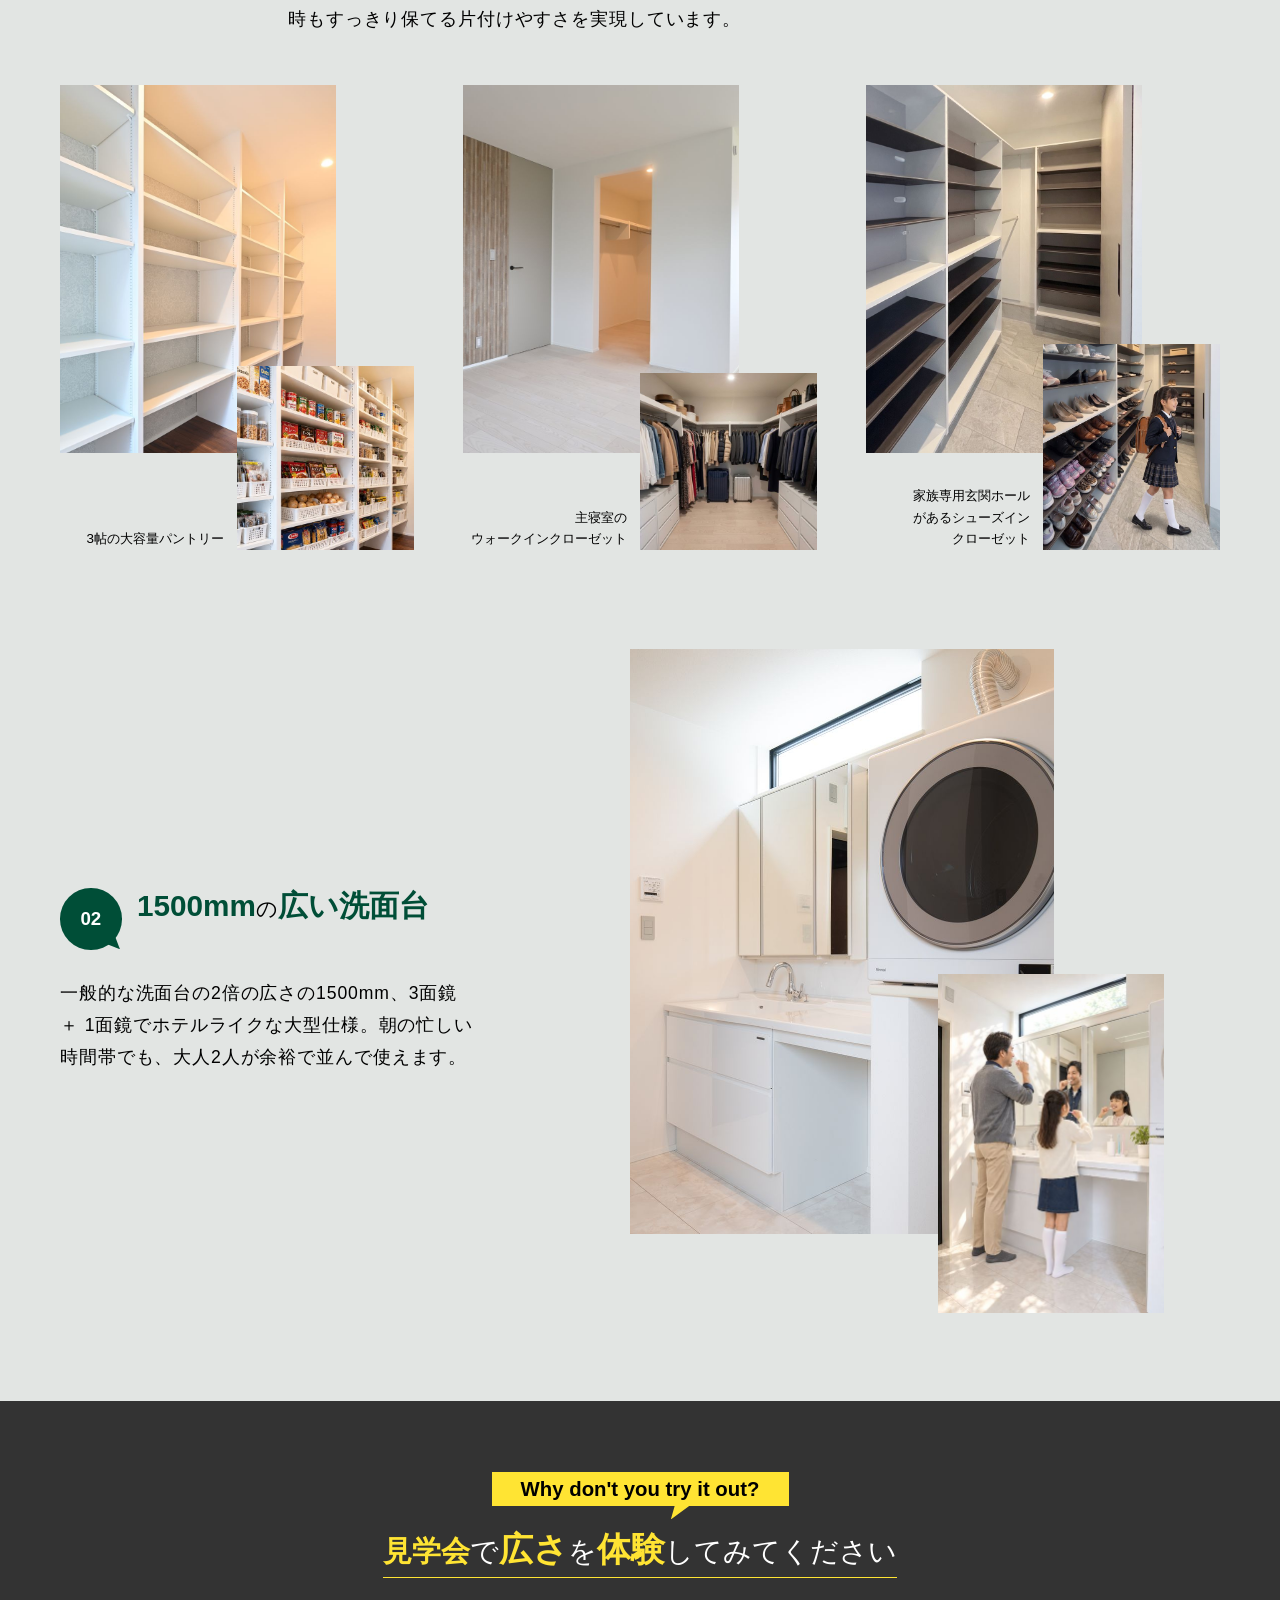
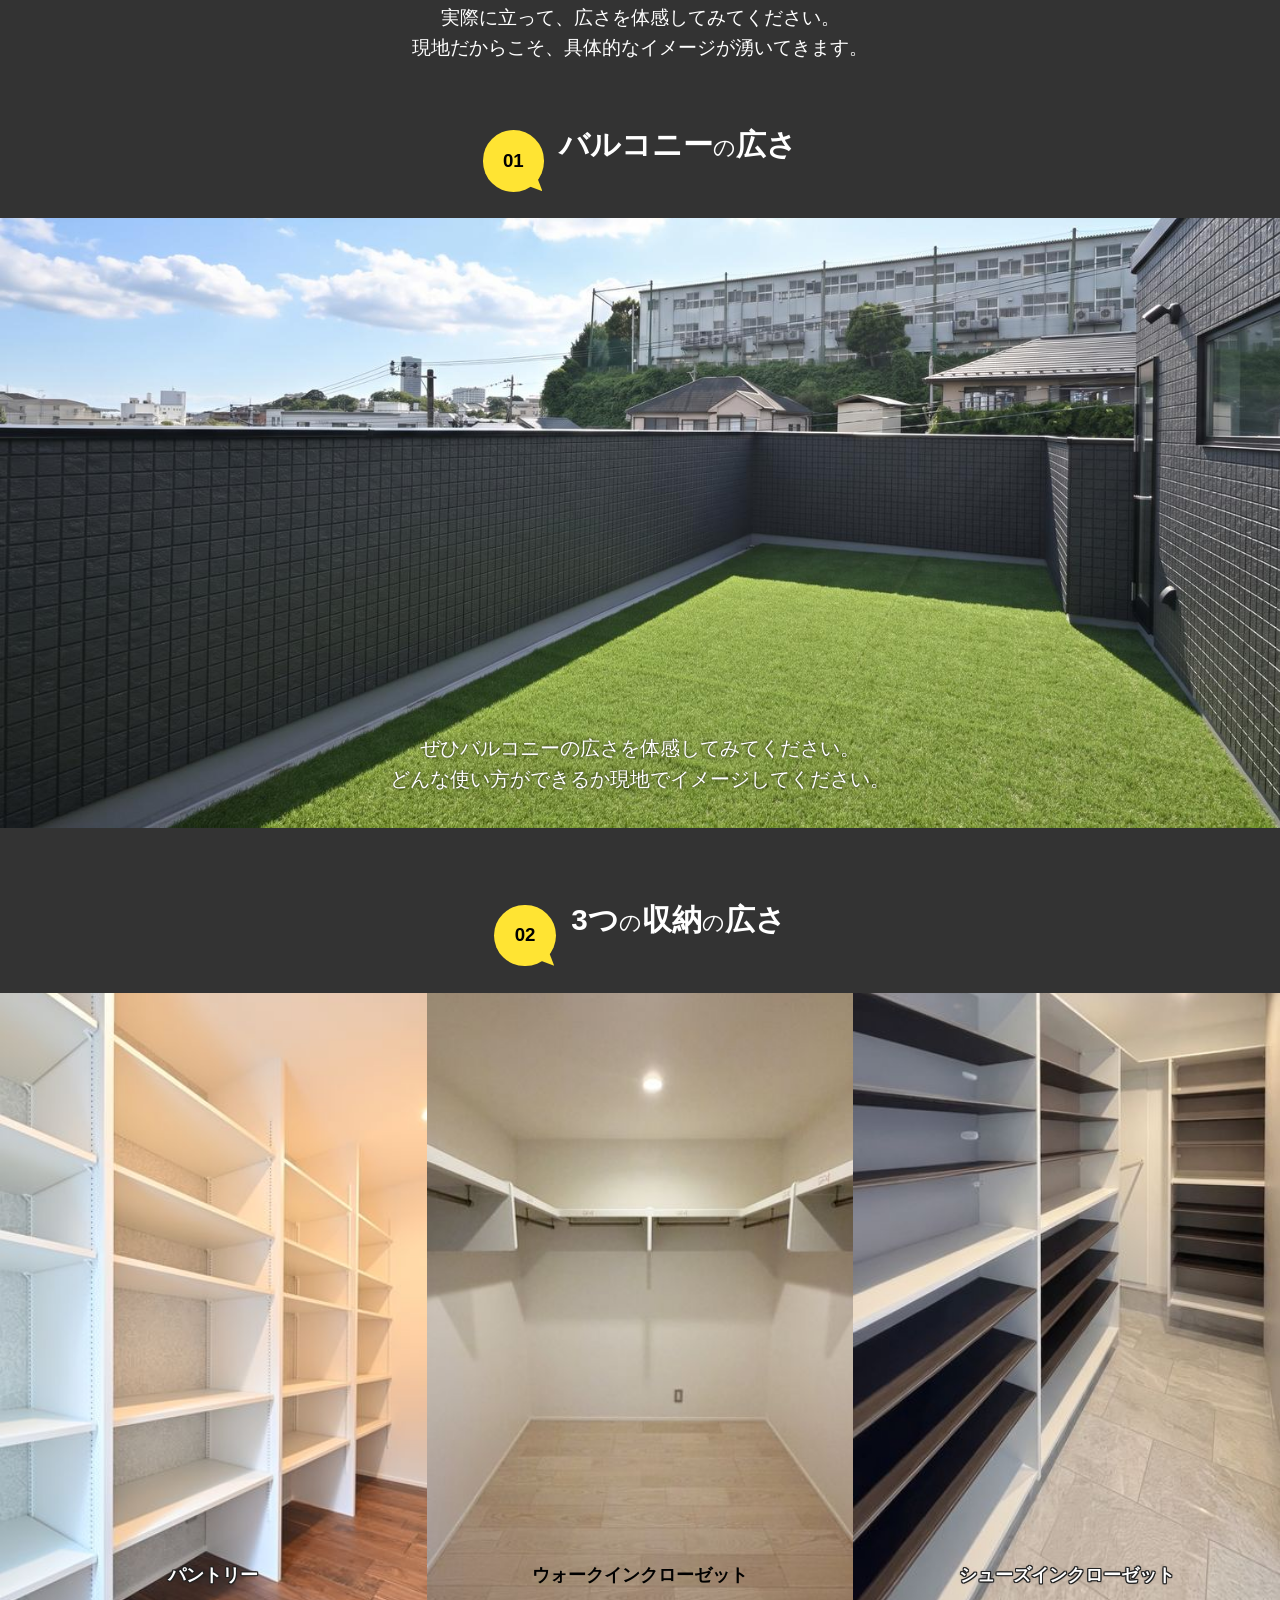
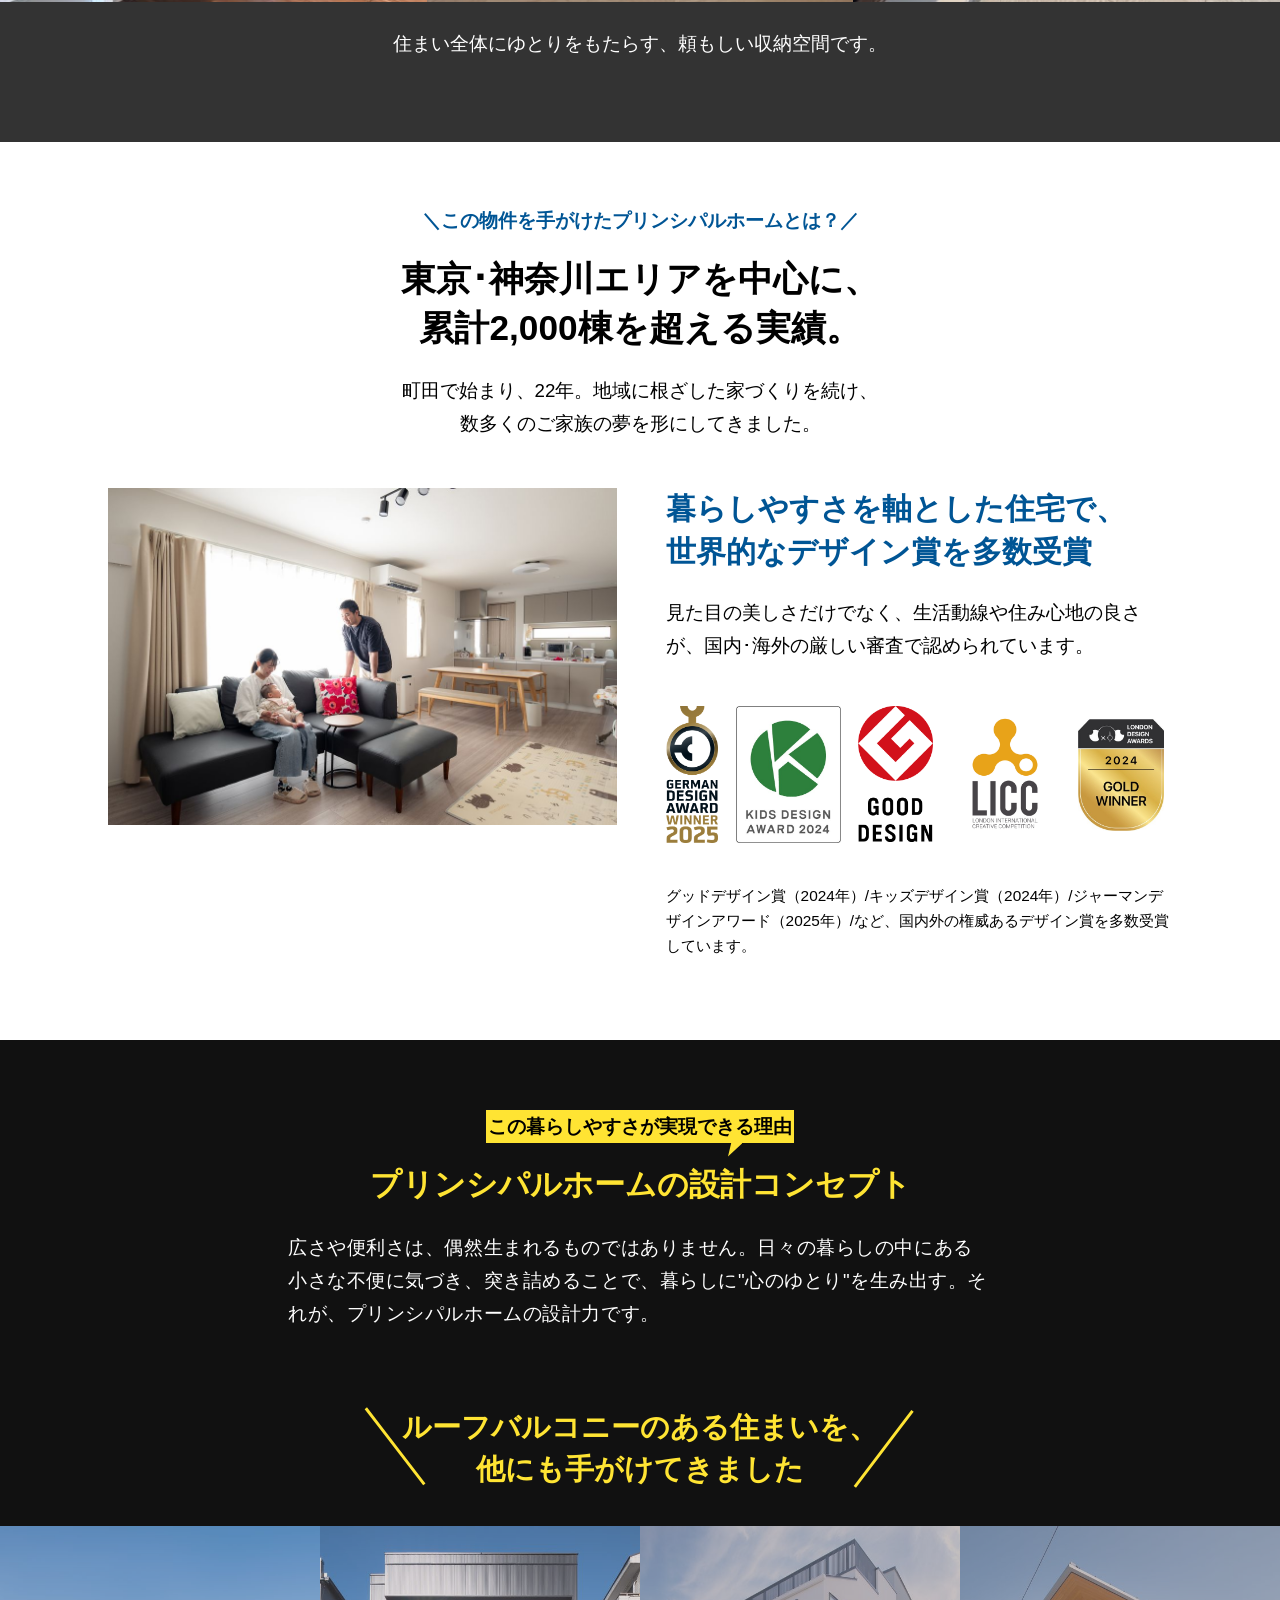
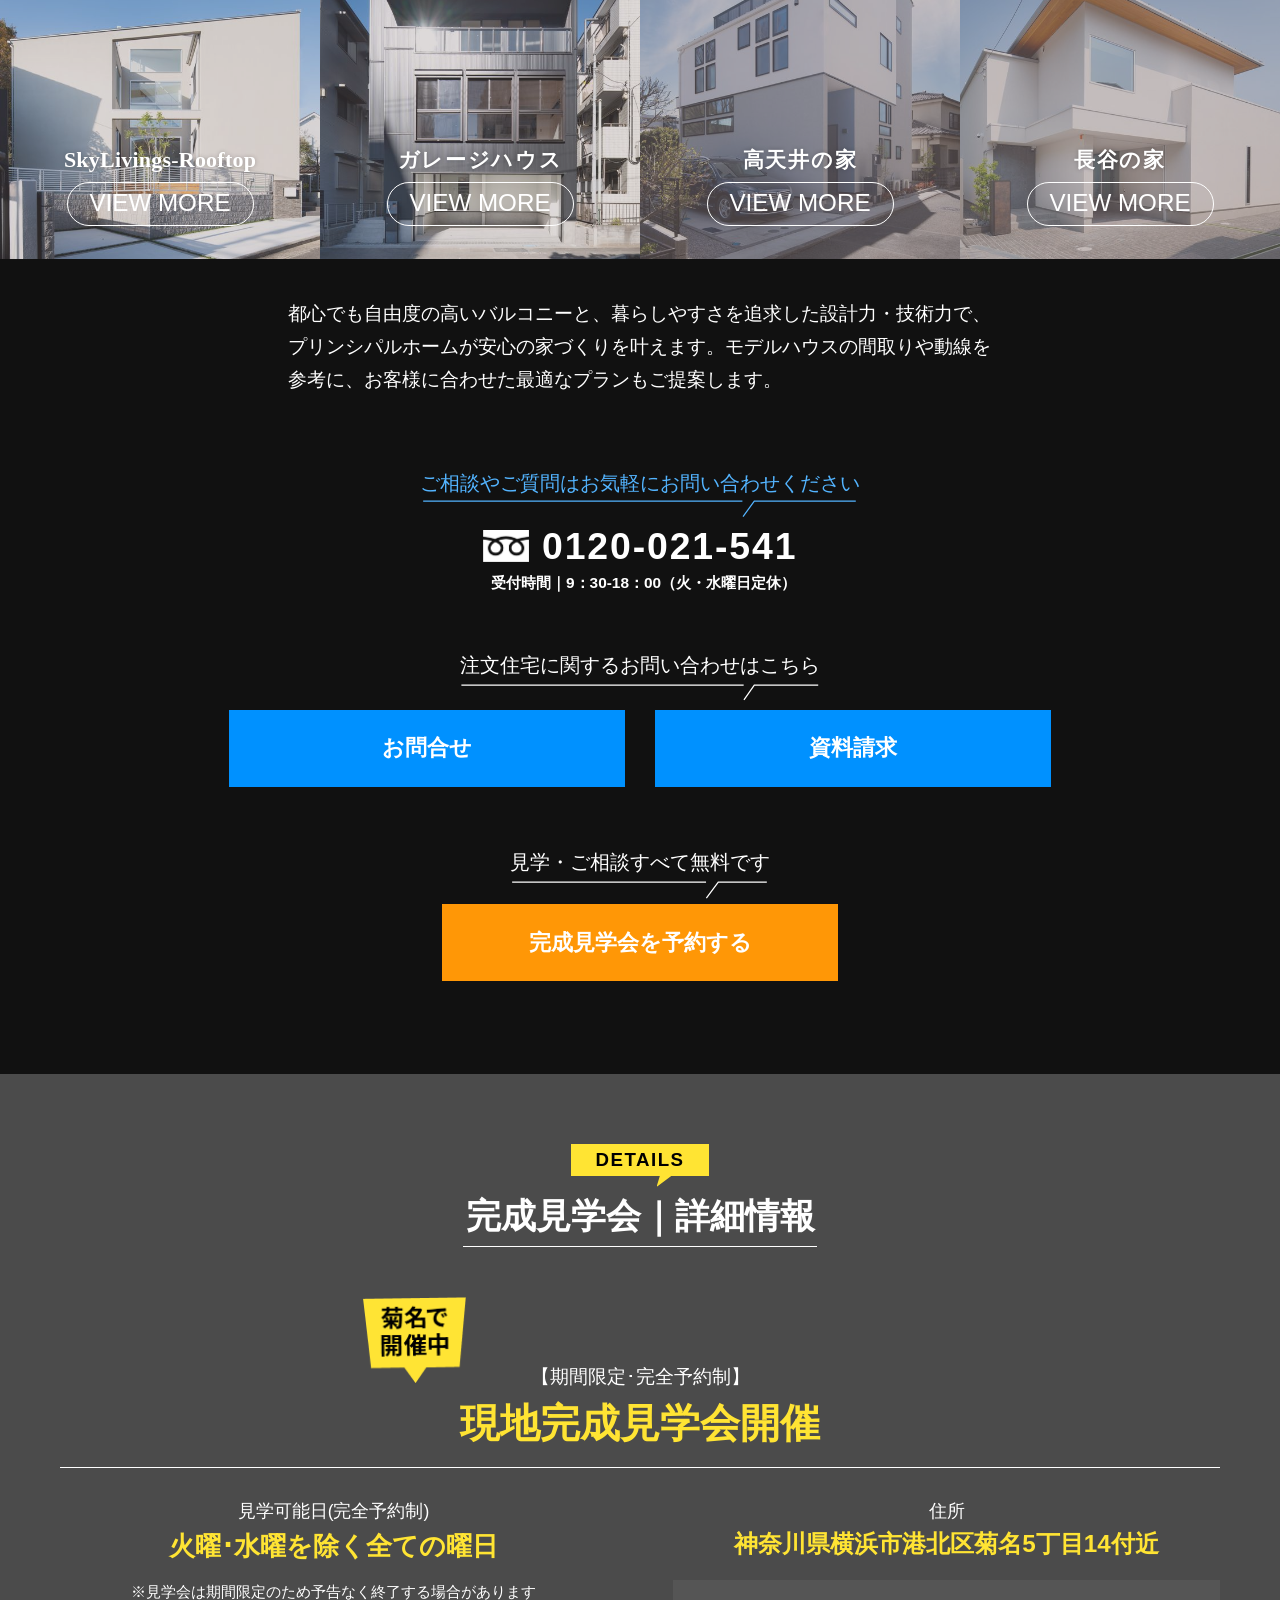
==== commit b7bde21b: "FVの自動スクロール写真の虫めがねの丸：グレーを今の70%の濃さに（rgba(0,0,0,.35) → .245） Co-Authored-By: Claude Opus 5.5 <noreply@a" ====
--- a/index.html
+++ b/index.html
@@ -55,7 +55,7 @@
 
 <!-- CSS：セクションごとのCSS（css/common.css〜form.css の13ファイル）を、表示を速くするため1つにまとめたもの。
      CSSを直したら _tools/build_css.py を実行して作り直す（作業用のセクション別HTMLは今までどおり分かれたCSSを読む） -->
-<link rel="stylesheet" href="css/kikuna.min.css?v=ae8b123c">
+<link rel="stylesheet" href="css/kikuna.min.css?v=a68daacd">
 </head>
 <body>
 <!--
--- a/css/kikuna.min.css
+++ b/css/kikuna.min.css
@@ -1,6 +1,6 @@
 @charset "UTF-8";
 :root{--c-ink:#333333;--c-black:#000000;--c-white:#ffffff;--c-bg:#edecea;--c-dark:#3e3e3e;--c-night:#111111;--c-yellow:#ffe433;--c-blue:#005595;--c-purple:#521569;--c-green:#004e37;--c-btn:#0091ff;--c-orange:#ff9706;--line-thin:.7px;--f-base:"Noto Sans JP","Hiragino Kaku Gothic ProN","Hiragino Sans","Yu Gothic",sans-serif}*,*::before,*::after{box-sizing:border-box}html{font-size:calc(min(100vw,768px) / 37.5);-webkit-text-size-adjust:100%}body{margin:0;font-family:var(--f-base);font-size:1.5rem;line-height:1.9;color:var(--c-ink);background:var(--c-bg);-webkit-font-smoothing:antialiased}img{max-width:100%;height:auto;display:block}a{color:inherit;text-decoration:none}ul,dl,dd{margin:0;padding:0;list-style:none}h1,h2,h3,p{margin:0}.pc-br{display:none}html.is-modal-open{overflow:hidden}img[data-lsrc]{font-size:0;color:transparent;overflow:hidden;min-height:0}.lp{max-width:768px;margin:0 auto;background:var(--c-white);overflow-x:clip}.f-head{--f-accent:var(--c-blue);text-align:center}.f-head--purple{--f-accent:var(--c-purple)}.f-head--green{--f-accent:var(--c-green)}.f-head__label{position:relative;display:inline-block;width:12.5rem;height:2.45rem;font-size:1.6rem;font-weight:700;line-height:2.45rem;letter-spacing:.02em;color:var(--c-white);background:var(--f-accent)}.f-head__label::after{content:"";position:absolute;top:calc(100% - 1px);left:8.35rem;width:1.34rem;height:calc(1rem + 1px);background:inherit;clip-path:polygon(22.5% 0,100% 0,100% 1px,0 100%,22.5% 1px)}.f-head__title{display:flex;flex-direction:column;align-items:center;margin-top:1.65rem;color:var(--f-accent)}.f-head__sub{font-size:1.75rem;font-weight:500;line-height:1;letter-spacing:.03em}.f-head__main{position:relative;left:.35rem;margin-top:.5rem;padding:0 .2rem .45rem 0;font-size:2.5rem;font-weight:700;line-height:1;border-bottom:.1rem solid var(--f-accent)}.f-head__lead{margin-top:1.95rem;font-size:1.47rem;font-weight:500;line-height:2.7rem;color:var(--c-black)}.b-head{--b-accent:var(--c-blue);position:relative;display:flex;flex-direction:column;width:max-content;font-weight:400}.b-head__num{position:absolute;top:0;display:grid;place-items:center;width:4.65rem;height:4.65rem;border-radius:50%;font-size:1.4rem;font-weight:700;line-height:1;color:var(--c-white);background:var(--b-accent)}.b-head__num::after{content:"";position:absolute;right:.15rem;bottom:.05rem;width:1.25rem;height:1.25rem;background:inherit;clip-path:polygon(3% 63%,100% 100%,63% 3%)}.b-head__label{font-size:1.2rem;line-height:1;letter-spacing:.03em}.b-head__title{font-size:1.5rem;font-weight:500;line-height:1}.b-head__title b{font-size:2.08rem;font-weight:700;color:var(--b-accent)}.pop{position:relative;margin:0}.pop img{width:100%;height:100%;object-fit:cover}.pop__btn{display:block;width:100%;height:100%;padding:0;border:0;background:none;cursor:zoom-in;-webkit-tap-highlight-color:transparent}.pop__btn:focus-visible{outline:.2rem solid var(--c-blue);outline-offset:-.2rem}.js .js-pop .pop{opacity:0;transform:translateY(4rem) rotate(-40deg) scale(.8);transition:opacity .7s ease,transform 1.1s cubic-bezier(.22,1,.36,1)}.js .js-pop.is-show .pop{opacity:1;transform:none}.js .js-pop .pop__note{opacity:0;transition:opacity .4s ease .6s}.js .js-pop.is-show .pop__note{opacity:1}@media (prefers-reduced-motion:reduce){.js .js-pop .pop{transform:none;transition:opacity .4s ease}.js .js-pop .pop__note{transition-delay:0s}}.photo-modal{position:fixed;inset:0;width:100%;height:100%;max-width:none;max-height:none;margin:0;padding:0;border:0;background:transparent;overflow:hidden}.photo-modal::backdrop{background:rgba(0,0,0,.9)}.photo-modal[open]{animation:photoFade .25s ease}@keyframes photoFade{from{opacity:0}to{opacity:1}}.photo-modal__inner{display:flex;flex-direction:column;align-items:center;justify-content:center;height:100%;margin:0;padding:6rem 1.5rem 4rem}.photo-modal__img{max-width:none;border-radius:.4rem;object-fit:cover;background:#222}.photo-modal__caption{margin-top:1.2rem;font-size:1.4rem;font-weight:500;line-height:2.2rem;letter-spacing:.04em;text-align:center;color:var(--c-white)}.photo-modal__caption span{display:inline-block}.photo-modal__close{position:absolute;top:1.5rem;right:1.5rem;width:3.6rem;height:3.6rem;padding:0;border:0;border-radius:50%;background:var(--c-white);cursor:pointer}.photo-modal__close::before,.photo-modal__close::after{content:"";position:absolute;top:50%;left:50%;width:1.7rem;height:.2rem;margin:-.1rem 0 0 -.85rem;background:#2d2020;transform:rotate(45deg)}.photo-modal__close::after{transform:rotate(-45deg)}.talk-line{display:block;width:100%;height:2rem;margin-top:.1rem}.cta-head{font-size:1.58rem;font-weight:500;line-height:1}.cta-head + .talk-line{margin-top:.2rem}.cta-btn{display:flex;align-items:center;justify-content:center;width:27.3rem;height:6.1rem;margin:.4rem auto 0;font-size:1.76rem;font-weight:700;line-height:1;color:var(--c-white);transition:filter .3s ease}@media (hover:hover){.cta-btn:hover{filter:brightness(1.08)}}.cta-btn--blue{background:var(--c-btn)}.cta-btn--orange{background:var(--c-orange)}.reserve-cta{text-align:center}.s-head{text-align:center}.s-head__label{position:relative;display:inline-block;min-width:12.5rem;height:2.45rem;padding:0 1.5rem;font-size:1.5rem;font-weight:700;line-height:2.45rem;letter-spacing:.08em;color:var(--c-black);background:var(--c-yellow)}.s-head__label::after{content:"";position:absolute;top:calc(100% - 1px);left:62%;width:1.34rem;height:calc(1rem + 1px);background:inherit;clip-path:polygon(22.5% 0,100% 0,100% 1px,0 100%,22.5% 1px)}.s-head__sub{margin-top:1.65rem;font-size:1.5rem;font-weight:500;line-height:1}.s-head__title{display:table;margin:1.65rem auto 0;padding:0 .2rem .55rem;font-size:2.3rem;font-weight:700;line-height:1.2;border-bottom:.1rem solid currentColor}.s-head__sub + .s-head__title{margin-top:.75rem}.s-head__lead{margin-top:1.9rem;font-size:1.4rem;font-weight:500;line-height:2.3rem}.data-table{width:34.5rem;margin:0 auto;border-top:.1rem solid var(--c-dark);text-align:left}.data-table__row{display:grid;grid-template-columns:8.6rem 1fr;border-bottom:.1rem solid #d6d6d6}.data-table dt{display:flex;align-items:center;padding:1.2rem 1rem;font-size:1.3rem;font-weight:700;line-height:1.9rem;color:var(--c-white);background:var(--c-dark)}.data-table__row + .data-table__row dt{box-shadow:0 -.1rem 0 rgba(255,255,255,.18)}.data-table dd{padding:1.2rem 0 1.2rem 1.2rem;font-size:1.35rem;font-weight:400;line-height:2.1rem;color:var(--c-black);overflow-wrap:anywhere}.data-table dd small{display:block;margin-top:.3rem;font-size:1.15rem;line-height:1.8rem;color:#555}:root{--sticky-cta-h:65px}@media (min-width:768px) and (max-width:1024px){:root{--sticky-cta-h:70px}}@media (min-width:1025px){:root{--sticky-cta-h:4.9rem}}.sticky-cta{position:fixed;left:0;right:0;bottom:0;z-index:90;display:flex;align-items:center;justify-content:center;height:var(--sticky-cta-h);padding-right:2.9rem;font-size:min(2rem,23px);font-weight:500;line-height:1;letter-spacing:0;color:var(--c-white);background:transparent;transform:translateY(100%);visibility:hidden;transition:transform .4s ease,visibility .4s;-webkit-tap-highlight-color:transparent}.sticky-cta::before{content:"";position:absolute;inset:0;z-index:-1;background:var(--c-orange)}.sticky-cta.is-shown{transform:none;visibility:visible}.sticky-cta__free{flex:none;margin-right:.7rem;padding:.38em .5em .32em;border-radius:.3rem;font-size:.68em;font-weight:700;line-height:1;letter-spacing:.06em;color:var(--c-orange);background:var(--c-white)}body.has-sticky-cta{padding-bottom:var(--sticky-cta-h)}@media (prefers-reduced-motion:reduce){.sticky-cta{transition:none}}.back-top{position:fixed;right:.7rem;bottom:12%;z-index:95;display:flex;flex-direction:column;align-items:center;padding:0;border:0;background:none;color:rgba(120,120,120,.85);cursor:pointer;opacity:0;visibility:hidden;transition:opacity .3s,visibility .3s;-webkit-tap-highlight-color:transparent}.back-top.is-visible{opacity:1;visibility:visible}.back-top span{margin-top:7.5rem;writing-mode:vertical-lr;font-size:1.2rem;font-weight:400;letter-spacing:.2em}.back-top::after{content:"";position:absolute;left:50%;bottom:4rem;width:1px;height:5.5rem;background:currentColor}.back-top::before{content:"";position:absolute;left:50%;top:calc(100% - 9.5rem);width:1px;height:1.6rem;margin-left:-.5px;background:currentColor;transform:translateX(-50%) rotate(30deg);transform-origin:top}@media (min-width:768px){:root{--pc-max:1200px;--pc-pad:clamp(20px,5vw,60px)}html{font-size:11px}.lp{max-width:none}.pc-br{display:inline}.sp-br{display:none}.pc-inner{max-width:calc(var(--pc-max) + var(--pc-pad) * 2);margin-left:auto;margin-right:auto;padding-left:var(--pc-pad);padding-right:var(--pc-pad)}.f-head__label{width:15rem;height:2.9rem;font-size:1.8rem;line-height:2.9rem}.f-head__label::after{left:10rem}.f-head__sub{font-size:2rem}.f-head__main{font-size:3.4rem;padding-bottom:.7rem}.f-head__lead{font-size:1.7rem;line-height:3rem}.s-head__label{height:2.9rem;padding:0 2rem;font-size:1.7rem;line-height:2.9rem}.s-head__sub{font-size:1.8rem}.s-head__title{font-size:3.2rem;padding-bottom:.8rem}.s-head__lead{font-size:1.6rem;line-height:2.8rem}.cta-head{font-size:1.8rem}.talk-line{width:42.72rem;height:2.28rem;margin-left:auto;margin-right:auto}.cta-btn{width:36rem;height:7rem;font-size:2rem}.data-table{width:100%;max-width:80rem}.data-table__row{grid-template-columns:16rem 1fr}.data-table dt{padding:1.6rem 2rem;font-size:1.5rem}.data-table dd{padding:1.6rem 2rem;font-size:1.5rem;line-height:2.6rem}.back-top{right:7px}.back-top span{margin-top:75px;font-size:12px}.back-top::after{bottom:40px;height:55px}.back-top::before{top:calc(100% - 95px);height:16px}}@media (min-width:1025px){.back-top{right:19px;bottom:10%}.back-top span{margin-top:110px;font-size:14px}.back-top::after{bottom:50px;height:90px}.back-top::before{top:calc(100% - 140px);height:24px}}
-:root{--header-h:4.2rem;--marquee-duration:60s}.header{position:sticky;top:0;z-index:100;display:grid;grid-template-columns:1fr 1fr;height:var(--header-h)}.header__logo{display:flex;align-items:center;padding-left:1.05rem;background:var(--c-black)}.header__logo a{display:block;width:16.6rem}.header__logo img{width:100%}.header__tel{display:flex;flex-direction:column;justify-content:center;align-items:center;padding-bottom:.25rem;background:var(--c-white);color:var(--c-black);line-height:1}.header__tel-num{display:flex;align-items:center;gap:.3rem;font-size:1.92rem;font-weight:700;letter-spacing:.02em}.header__tel-num img{width:auto;height:1.38rem}.header__tel-time{margin-top:.4rem;font-size:1rem;font-weight:400;letter-spacing:.05em;font-feature-settings:"palt";color:#222}.fv{position:relative}.fv__hero{position:relative;aspect-ratio:1608 / 2205;overflow:hidden}.fv__hero picture{display:block;height:100%}.fv__main{width:100%;height:100%;object-fit:cover}.fv__copy{position:absolute;top:2.19rem;left:3rem;width:30.36rem}.fv__place{position:absolute;right:0;bottom:2.15rem;display:flex;flex-direction:column;align-items:flex-end}.fv__area{display:flex;align-items:center;gap:.3rem;margin-right:1.48rem;font-size:1.6rem;font-weight:700;line-height:1;letter-spacing:.03em;color:var(--c-white);text-shadow:0 0 .6rem rgba(0,0,0,.35)}.fv__pin{width:1.5rem;height:auto;filter:drop-shadow(0 0 .4rem rgba(0,0,0,.3))}.fv__label{margin-top:.45rem;padding:0 1.48rem 0 2.3rem;font-size:1.42rem;font-weight:700;line-height:2.1rem;letter-spacing:.04em;color:#3a3a3a;background:var(--c-white);clip-path:polygon(1.15rem 0,100% 0,100% 100%,0 100%)}.fv__lower{padding:2.95rem 0 4.6rem;background:var(--c-bg) url("../img/bg_texture.jpg") center top / cover no-repeat}.fv__scroll{display:flex;align-items:center;justify-content:center;gap:.7rem;font-size:1.36rem;font-weight:700;line-height:1;letter-spacing:.17em;color:var(--c-ink);padding-left:.17em}.fv__scroll::before{content:"";width:.9rem;height:.8rem;background:#111;clip-path:polygon(0 0,100% 0,50% 100%)}.fv__slider{margin-top:1.8rem;overflow:hidden}.fv__track{display:flex;width:max-content;animation:fvMarquee var(--marquee-duration) linear infinite}.fv__track li{flex:none;width:20.28rem;height:14.28rem;margin-right:1rem}.fv__track img{width:100%;height:100%;object-fit:cover;border-radius:.6rem}.fv__track img.fv__img--upper{object-position:50% 20%}@keyframes fvMarquee{from{transform:translateX(0)}to{transform:translateX(-50%)}}@media (prefers-reduced-motion:reduce){.fv__track{animation:none}}.fv__slider{touch-action:pan-y}.fv__slider.is-js{cursor:grab;-webkit-user-select:none;user-select:none}.fv__slider.is-js .fv__track{animation:none;will-change:transform}.fv__slider.is-dragging,.fv__slider.is-dragging .fv__thumb{cursor:grabbing}.fv__thumb{position:relative;display:block;width:100%;height:100%;padding:0;border:0;background:none;cursor:zoom-in;-webkit-tap-highlight-color:transparent}.fv__thumb img{pointer-events:none;-webkit-user-drag:none;-webkit-touch-callout:none}.fv__thumb:focus-visible{outline:.2rem solid var(--c-blue);outline-offset:-.2rem;border-radius:.6rem}.fv__thumb::after{content:"";position:absolute;right:.6rem;bottom:.6rem;width:2.4rem;height:2.4rem;border-radius:50%;background:rgba(0,0,0,.35) url("data:image/svg+xml,%3Csvg xmlns='http://www.w3.org/2000/svg' viewBox='0 0 24 24' fill='none' stroke='%23fff' stroke-width='2.2' stroke-linecap='round'%3E%3Ccircle cx='10.5' cy='10.5' r='6.5'/%3E%3Cpath d='M15.5 15.5 20 20M10.5 8v5M8 10.5h5'/%3E%3C/svg%3E") center / 1.4rem no-repeat;pointer-events:none}.fv-gallery__track{display:flex;height:100%;overflow-x:auto;overflow-y:hidden;scroll-snap-type:x mandatory;overscroll-behavior-x:contain;scrollbar-width:none;outline:none}.fv-gallery__track::-webkit-scrollbar{display:none}.fv-gallery__slide{flex:0 0 100%;min-width:0;overflow:hidden;display:flex;flex-direction:column;align-items:center;justify-content:center;margin:0;padding:6rem 1.5rem 6.4rem;scroll-snap-align:center;scroll-snap-stop:always}.fv-gallery__photo{position:relative;display:block;line-height:0}.fv-gallery__note{position:absolute;left:0;right:0;bottom:0;padding:1.6rem 1rem .9rem;border-radius:0 0 .4rem .4rem;font-size:1.2rem;font-weight:500;line-height:1.5;letter-spacing:.03em;text-align:center;color:var(--c-white);background:linear-gradient(to bottom,rgba(0,0,0,0),rgba(0,0,0,.55));text-shadow:0 0 .4rem rgba(0,0,0,.4);pointer-events:none}.fv-gallery__img{max-width:none;border-radius:.4rem;object-fit:cover;background:#222;-webkit-user-select:none;user-select:none;-webkit-user-drag:none}.fv-gallery__nav{position:absolute;top:50%;z-index:1;width:3.6rem;height:3.6rem;margin-top:-1.8rem;padding:0;border:0;border-radius:50%;background:rgba(255,255,255,.16);cursor:pointer;transition:opacity .2s,background-color .2s;-webkit-tap-highlight-color:transparent}.fv-gallery__nav::before{content:"";position:absolute;top:50%;left:50%;width:1rem;height:1rem;border-top:.2rem solid rgba(255,255,255,.9);border-left:.2rem solid rgba(255,255,255,.9)}.fv-gallery__nav--prev{left:.6rem}.fv-gallery__nav--prev::before{transform:translate(-30%,-50%) rotate(-45deg)}.fv-gallery__nav--next{right:.6rem}.fv-gallery__nav--next::before{transform:translate(-70%,-50%) rotate(135deg)}.fv-gallery__nav.is-hidden{opacity:0;pointer-events:none}@media (hover:hover){.fv-gallery__nav:hover{background:rgba(255,255,255,.3)}}.fv-gallery__nav:focus-visible{outline:.2rem solid var(--c-white);outline-offset:.2rem}.fv-gallery__count{position:absolute;left:0;right:0;bottom:2.4rem;font-size:1.3rem;font-weight:500;line-height:1;letter-spacing:.12em;text-align:center;color:rgba(255,255,255,.75);pointer-events:none}.fv__lead{margin-top:3.7rem;font-size:1.6rem;font-weight:500;line-height:2.98rem;letter-spacing:.02em;text-align:center;color:var(--c-ink)}@media (min-width:768px){:root{--header-h:8rem}.header__logo{padding-left:var(--pc-pad)}.header__logo a{width:min(30rem,85%)}.header__tel-num{gap:.6rem;font-size:3.2rem}.header__tel-num img{height:2.3rem}.header__tel-time{margin-top:.6rem;font-size:1.3rem}.fv__hero{aspect-ratio:1706 / 2134}.fv__copy{top:calc(min(1.71vw,24.6px) + 3.42vw);left:50%;width:min(70.84vw,1020px);transform:translateX(-50%)}.fv__place{bottom:4rem}.fv__area{gap:.5rem;margin-right:2.4rem;font-size:2rem}.fv__pin{width:1.9rem}.fv__label{margin-top:.7rem;padding:0 2.4rem 0 3.2rem;font-size:1.8rem;line-height:2.9rem;clip-path:polygon(1.6rem 0,100% 0,100% 100%,0 100%)}.fv__lower{padding:4.6rem 0 7.4rem}.fv__scroll{font-size:1.5rem}.fv__slider{margin-top:2.8rem}.fv__track li{width:43.2rem;height:30.24rem;margin-right:1.8rem}.fv__thumb::after{right:1rem;bottom:1rem;width:3.2rem;height:3.2rem;background-size:1.8rem}.fv-gallery__slide{padding:7rem 9rem 7.4rem}.fv-gallery__nav{width:4.8rem;height:4.8rem;margin-top:-2.4rem}.fv-gallery__nav::before{width:1.3rem;height:1.3rem}.fv-gallery__nav--prev{left:2.4rem}.fv-gallery__nav--next{right:2.4rem}.fv-gallery__count{bottom:3rem;font-size:1.4rem}.fv-gallery__note{padding:2.4rem 1.4rem 1.2rem;font-size:1.4rem}.fv__lead{margin-top:5.6rem;font-size:2rem;line-height:3.8rem}}
+:root{--header-h:4.2rem;--marquee-duration:60s}.header{position:sticky;top:0;z-index:100;display:grid;grid-template-columns:1fr 1fr;height:var(--header-h)}.header__logo{display:flex;align-items:center;padding-left:1.05rem;background:var(--c-black)}.header__logo a{display:block;width:16.6rem}.header__logo img{width:100%}.header__tel{display:flex;flex-direction:column;justify-content:center;align-items:center;padding-bottom:.25rem;background:var(--c-white);color:var(--c-black);line-height:1}.header__tel-num{display:flex;align-items:center;gap:.3rem;font-size:1.92rem;font-weight:700;letter-spacing:.02em}.header__tel-num img{width:auto;height:1.38rem}.header__tel-time{margin-top:.4rem;font-size:1rem;font-weight:400;letter-spacing:.05em;font-feature-settings:"palt";color:#222}.fv{position:relative}.fv__hero{position:relative;aspect-ratio:1608 / 2205;overflow:hidden}.fv__hero picture{display:block;height:100%}.fv__main{width:100%;height:100%;object-fit:cover}.fv__copy{position:absolute;top:2.19rem;left:3rem;width:30.36rem}.fv__place{position:absolute;right:0;bottom:2.15rem;display:flex;flex-direction:column;align-items:flex-end}.fv__area{display:flex;align-items:center;gap:.3rem;margin-right:1.48rem;font-size:1.6rem;font-weight:700;line-height:1;letter-spacing:.03em;color:var(--c-white);text-shadow:0 0 .6rem rgba(0,0,0,.35)}.fv__pin{width:1.5rem;height:auto;filter:drop-shadow(0 0 .4rem rgba(0,0,0,.3))}.fv__label{margin-top:.45rem;padding:0 1.48rem 0 2.3rem;font-size:1.42rem;font-weight:700;line-height:2.1rem;letter-spacing:.04em;color:#3a3a3a;background:var(--c-white);clip-path:polygon(1.15rem 0,100% 0,100% 100%,0 100%)}.fv__lower{padding:2.95rem 0 4.6rem;background:var(--c-bg) url("../img/bg_texture.jpg") center top / cover no-repeat}.fv__scroll{display:flex;align-items:center;justify-content:center;gap:.7rem;font-size:1.36rem;font-weight:700;line-height:1;letter-spacing:.17em;color:var(--c-ink);padding-left:.17em}.fv__scroll::before{content:"";width:.9rem;height:.8rem;background:#111;clip-path:polygon(0 0,100% 0,50% 100%)}.fv__slider{margin-top:1.8rem;overflow:hidden}.fv__track{display:flex;width:max-content;animation:fvMarquee var(--marquee-duration) linear infinite}.fv__track li{flex:none;width:20.28rem;height:14.28rem;margin-right:1rem}.fv__track img{width:100%;height:100%;object-fit:cover;border-radius:.6rem}.fv__track img.fv__img--upper{object-position:50% 20%}@keyframes fvMarquee{from{transform:translateX(0)}to{transform:translateX(-50%)}}@media (prefers-reduced-motion:reduce){.fv__track{animation:none}}.fv__slider{touch-action:pan-y}.fv__slider.is-js{cursor:grab;-webkit-user-select:none;user-select:none}.fv__slider.is-js .fv__track{animation:none;will-change:transform}.fv__slider.is-dragging,.fv__slider.is-dragging .fv__thumb{cursor:grabbing}.fv__thumb{position:relative;display:block;width:100%;height:100%;padding:0;border:0;background:none;cursor:zoom-in;-webkit-tap-highlight-color:transparent}.fv__thumb img{pointer-events:none;-webkit-user-drag:none;-webkit-touch-callout:none}.fv__thumb:focus-visible{outline:.2rem solid var(--c-blue);outline-offset:-.2rem;border-radius:.6rem}.fv__thumb::after{content:"";position:absolute;right:.6rem;bottom:.6rem;width:2.4rem;height:2.4rem;border-radius:50%;background:rgba(0,0,0,.245) url("data:image/svg+xml,%3Csvg xmlns='http://www.w3.org/2000/svg' viewBox='0 0 24 24' fill='none' stroke='%23fff' stroke-width='2.2' stroke-linecap='round'%3E%3Ccircle cx='10.5' cy='10.5' r='6.5'/%3E%3Cpath d='M15.5 15.5 20 20M10.5 8v5M8 10.5h5'/%3E%3C/svg%3E") center / 1.4rem no-repeat;pointer-events:none}.fv-gallery__track{display:flex;height:100%;overflow-x:auto;overflow-y:hidden;scroll-snap-type:x mandatory;overscroll-behavior-x:contain;scrollbar-width:none;outline:none}.fv-gallery__track::-webkit-scrollbar{display:none}.fv-gallery__slide{flex:0 0 100%;min-width:0;overflow:hidden;display:flex;flex-direction:column;align-items:center;justify-content:center;margin:0;padding:6rem 1.5rem 6.4rem;scroll-snap-align:center;scroll-snap-stop:always}.fv-gallery__photo{position:relative;display:block;line-height:0}.fv-gallery__note{position:absolute;left:0;right:0;bottom:0;padding:1.6rem 1rem .9rem;border-radius:0 0 .4rem .4rem;font-size:1.2rem;font-weight:500;line-height:1.5;letter-spacing:.03em;text-align:center;color:var(--c-white);background:linear-gradient(to bottom,rgba(0,0,0,0),rgba(0,0,0,.55));text-shadow:0 0 .4rem rgba(0,0,0,.4);pointer-events:none}.fv-gallery__img{max-width:none;border-radius:.4rem;object-fit:cover;background:#222;-webkit-user-select:none;user-select:none;-webkit-user-drag:none}.fv-gallery__nav{position:absolute;top:50%;z-index:1;width:3.6rem;height:3.6rem;margin-top:-1.8rem;padding:0;border:0;border-radius:50%;background:rgba(255,255,255,.16);cursor:pointer;transition:opacity .2s,background-color .2s;-webkit-tap-highlight-color:transparent}.fv-gallery__nav::before{content:"";position:absolute;top:50%;left:50%;width:1rem;height:1rem;border-top:.2rem solid rgba(255,255,255,.9);border-left:.2rem solid rgba(255,255,255,.9)}.fv-gallery__nav--prev{left:.6rem}.fv-gallery__nav--prev::before{transform:translate(-30%,-50%) rotate(-45deg)}.fv-gallery__nav--next{right:.6rem}.fv-gallery__nav--next::before{transform:translate(-70%,-50%) rotate(135deg)}.fv-gallery__nav.is-hidden{opacity:0;pointer-events:none}@media (hover:hover){.fv-gallery__nav:hover{background:rgba(255,255,255,.3)}}.fv-gallery__nav:focus-visible{outline:.2rem solid var(--c-white);outline-offset:.2rem}.fv-gallery__count{position:absolute;left:0;right:0;bottom:2.4rem;font-size:1.3rem;font-weight:500;line-height:1;letter-spacing:.12em;text-align:center;color:rgba(255,255,255,.75);pointer-events:none}.fv__lead{margin-top:3.7rem;font-size:1.6rem;font-weight:500;line-height:2.98rem;letter-spacing:.02em;text-align:center;color:var(--c-ink)}@media (min-width:768px){:root{--header-h:8rem}.header__logo{padding-left:var(--pc-pad)}.header__logo a{width:min(30rem,85%)}.header__tel-num{gap:.6rem;font-size:3.2rem}.header__tel-num img{height:2.3rem}.header__tel-time{margin-top:.6rem;font-size:1.3rem}.fv__hero{aspect-ratio:1706 / 2134}.fv__copy{top:calc(min(1.71vw,24.6px) + 3.42vw);left:50%;width:min(70.84vw,1020px);transform:translateX(-50%)}.fv__place{bottom:4rem}.fv__area{gap:.5rem;margin-right:2.4rem;font-size:2rem}.fv__pin{width:1.9rem}.fv__label{margin-top:.7rem;padding:0 2.4rem 0 3.2rem;font-size:1.8rem;line-height:2.9rem;clip-path:polygon(1.6rem 0,100% 0,100% 100%,0 100%)}.fv__lower{padding:4.6rem 0 7.4rem}.fv__scroll{font-size:1.5rem}.fv__slider{margin-top:2.8rem}.fv__track li{width:43.2rem;height:30.24rem;margin-right:1.8rem}.fv__thumb::after{right:1rem;bottom:1rem;width:3.2rem;height:3.2rem;background-size:1.8rem}.fv-gallery__slide{padding:7rem 9rem 7.4rem}.fv-gallery__nav{width:4.8rem;height:4.8rem;margin-top:-2.4rem}.fv-gallery__nav::before{width:1.3rem;height:1.3rem}.fv-gallery__nav--prev{left:2.4rem}.fv-gallery__nav--next{right:2.4rem}.fv-gallery__count{bottom:3rem;font-size:1.4rem}.fv-gallery__note{padding:2.4rem 1.4rem 1.2rem;font-size:1.4rem}.fv__lead{margin-top:5.6rem;font-size:2rem;line-height:3.8rem}}
 .info{position:relative;padding-top:.6rem}.fv:has(+ .info) .fv__lower{padding-bottom:calc(4.6rem + .83rem)}.fv + .info{margin-top:-.83rem}.info__tag{position:absolute;z-index:2;top:-.95rem;left:3.6rem;width:7.6rem}.info__paper{padding:3.3rem 0 3rem;color:var(--c-white);line-height:1;text-align:center;background:var(--c-dark)}.info__head,.info__item,.info__notes{position:relative}.info__head::after,.info__item::after,.info__notes::after{content:"";position:absolute;left:50%;bottom:0;width:26.35rem;height:var(--line-thin);background:var(--c-white);transform:translateX(-50%)}.info__item--day::after{display:none}.info__head{padding-bottom:1.05rem}.info__sub{padding-left:1.55rem;font-size:1.47rem;font-weight:500}.info__title{margin-top:1.19rem;padding-left:.85rem;font-size:2.65rem;font-weight:700;line-height:1;color:var(--c-yellow)}.info__item dt{font-size:1.5rem;font-weight:500}.info__item dd{font-weight:700;color:var(--c-yellow)}.info__item--day{padding:2.25rem 0 0}.info__day{margin-top:.83rem;font-size:2rem}.info__notes{padding:1.4rem 0 1.55rem 2.85rem;font-size:1.2rem;font-weight:400;line-height:2.1rem;text-align:left}.info__item--time{padding:1.2rem 0 1.45rem}.info__time{margin-top:.6rem;font-size:2.27rem}.info__item--place{padding:1.1rem 0 2.65rem}.info__item--place dd{display:flex;align-items:center;justify-content:center;gap:.6rem;margin-top:.6rem}.info__address{font-size:1.7rem;font-weight:500}.info__map{flex:none;padding:.3rem .35rem;border:.1rem solid var(--c-white);border-radius:.3rem;font-size:1.35rem;font-weight:500;line-height:1;letter-spacing:.02em;color:var(--c-white);-webkit-tap-highlight-color:transparent;transition:background-color .2s,color .2s}@media (hover:hover){.info__map:hover{color:var(--c-dark);background:var(--c-white)}}.info__map:focus-visible{outline:.2rem solid var(--c-yellow);outline-offset:.2rem}.info__item--access{padding:1.5rem 0 2.55rem}.info__item--access dd{display:flex;flex-direction:column;align-items:center;color:var(--c-white)}.info__line{margin-top:.75rem;font-size:1.6rem;font-weight:700}.info__access{margin-top:.65rem;font-size:2.27rem;font-weight:700;color:var(--c-yellow)}.info__access-notes{display:block;width:33rem;margin-top:1.4rem;font-size:1.2rem;font-weight:400;line-height:1.8rem;text-align:left}.info__access-notes span{display:block;padding-left:1em;text-indent:-1em}.info__points{display:grid;grid-template-columns:repeat(3,1fr);width:33rem;margin:2.6rem auto 0}.info__point{display:flex;flex-direction:column;align-items:center;padding:.2rem 0 .3rem}.info__point + .info__point{border-left:var(--line-thin) solid rgba(255,255,255,.6)}.info__point dt{font-size:1.25rem;font-weight:500}.info__point dd{display:flex;flex-direction:column;align-items:center;margin-top:.8rem;font-size:2.27rem;font-weight:700;color:var(--c-yellow)}.info__point dd small{margin-top:.55rem;font-size:1.2rem;font-weight:500;color:var(--c-white)}.info__kids{margin-top:1.8rem;font-size:1.35rem;font-weight:700;line-height:1.9rem;text-align:center;color:var(--c-yellow)}@media (min-width:768px){.info{padding-top:1rem}.fv:has(+ .info) .fv__lower{padding-bottom:calc(7.4rem + 1.4rem)}.fv + .info{margin-top:-1.4rem}.info__tag{top:.2rem;left:calc(50% - 25.2rem);width:9.4rem}.info__paper{padding:5.6rem 0 4.4rem}.info__head{padding-bottom:2.2rem}.info__head::after{width:min(64rem,90%)}.info__title{margin-top:1.6rem;padding-left:0;font-size:3.6rem}.info__sub{padding-left:0;font-size:1.7rem}.info__list{display:grid;grid-template-columns:1fr 1fr;width:min(var(--pc-max),calc(100% - var(--pc-pad) * 2));margin:0 auto;border-bottom:var(--line-thin) solid var(--c-white)}.info__item--day{order:1}.info__item--time{order:2}.info__item--place{order:3}.info__notes{order:4}.info__list .info__item{padding:3.4rem 1.6rem 3.6rem}.info__list .info__item::after,.info__notes::after{display:none}.info__item--time::before,.info__item--place::before{content:"";position:absolute;left:0;top:3.2rem;bottom:3.2rem;width:var(--line-thin);background:rgba(255,255,255,.6)}.info__item--place{grid-column:1 / -1;border-top:var(--line-thin) solid rgba(255,255,255,.6)}.info__item--place::before{display:none}.info__item dt{font-size:1.6rem}.info__day{margin-top:1.2rem;font-size:2.2rem}.info__time{margin-top:1.1rem;font-size:2.6rem}.info__item--place dd{margin-top:1.1rem;gap:1rem}.info__address{font-size:2rem}.info__map{padding:.4rem .6rem;font-size:1.4rem}.info__notes{grid-column:1 / -1;padding:0 0 3rem;font-size:1.4rem;line-height:2.4rem;text-align:center}.info__item--access{width:min(var(--pc-max),calc(100% - var(--pc-pad) * 2));margin:0 auto;padding:3.2rem 0 3.4rem}.info__item--access::after{width:100%}.info__line{margin-top:1rem;font-size:1.8rem}.info__access{margin-top:1rem;font-size:2.6rem}.info__access-notes{width:auto;margin-top:1.8rem;font-size:1.4rem;line-height:2.4rem}.info__points{width:calc(100% - var(--pc-pad) * 2);max-width:76rem;margin-top:3.4rem}.info__point dt{font-size:1.5rem}.info__point dd{margin-top:1rem;font-size:2.8rem}.info__point dd small{font-size:1.4rem}.info__kids{margin-top:2.4rem;font-size:1.6rem;line-height:2.4rem}}@media (min-width:1200px){.info__list{grid-template-columns:1.15fr .75fr 1.3fr}.info__item--place{grid-column:auto;border-top:0}.info__item--place::before{display:block}.info__notes{padding-top:.4rem}}
 :root{--c-feature-bg:#e5e9ec}.feature{color:var(--c-black);text-align:center}.feature__intro{padding:2.55rem 0 3.8rem;background:var(--c-white)}.feature__title{display:flex;justify-content:center}.feature__title span{position:relative;width:16.4rem;height:2.9rem;margin-right:.27rem;padding-left:.2em;font-size:1.7rem;font-weight:700;line-height:2.9rem;letter-spacing:.2em;color:var(--c-white);background:#2d2020}.feature__title span::after{content:"";position:absolute;top:.28rem;left:.25rem;right:-.27rem;bottom:-.38rem;border-right:.12rem solid #3a3a3a;border-bottom:.12rem solid #3a3a3a;pointer-events:none}.plan-list{display:flex;align-items:flex-start;gap:1.8rem;margin:4.55rem 0 0 2.2rem}.plan--1f{width:12.07rem;margin-top:.35rem}.plan--2f{width:10.67rem}.plan--ph{width:7.31rem}.plan__btn{position:relative;display:block;cursor:zoom-in;-webkit-tap-highlight-color:transparent}.plan__btn img{width:100%}.plan__floor{position:absolute;left:0;right:0;bottom:calc(100% + .45rem);font-size:1.1rem;font-weight:700;line-height:1;letter-spacing:.08em;color:#2d2020}.plan__zoom{position:absolute;right:-.35rem;bottom:-.35rem;display:grid;place-items:center;width:2.1rem;height:2.1rem;border-radius:50%;color:var(--c-white);background:var(--c-blue);box-shadow:0 .1rem .4rem rgba(0,0,0,.22);transition:transform .3s ease}.plan__zoom svg{width:1.3rem;height:1.3rem}.plan__btn:hover .plan__zoom,.plan__btn:focus-visible .plan__zoom{transform:scale(1.12)}.feature__spec{display:flex;justify-content:center;margin-top:2.45rem}.spec{display:grid;grid-template-columns:auto auto;align-content:start;padding:.75rem 0 .7rem}.spec + .spec{margin-left:1.33rem;padding-left:1.8rem;border-left:var(--line-thin) solid var(--c-black)}.spec__label{grid-column:1;font-size:1rem;font-weight:500;line-height:1}.spec__value{display:contents}.spec__value img{grid-column:1;width:auto;height:1.9rem;margin-top:1.08rem}.spec__unit{grid-column:2;align-self:end;width:1.65rem;margin-left:.5rem;font-size:2.2rem;font-weight:500;line-height:.74;white-space:nowrap;transform:scaleX(.7);transform-origin:left bottom}.spec:nth-child(2) .spec__unit{margin-left:.2rem}.spec__unit sup{position:relative;top:-.12em;margin-left:-.06em;font-size:.58em;font-weight:700;line-height:0;vertical-align:top}.feature__lead{margin-top:3.1rem;font-size:1.45rem;font-weight:500;line-height:2.75rem;letter-spacing:.02em}.feature__body{padding:2.55rem 0 4.05rem;background:var(--c-feature-bg)}.balcony__text{padding:0 2rem;text-wrap:pretty;font-size:1.44rem;font-weight:500;line-height:2.6rem;text-align:center}.balcony__large{object-fit:cover}.balcony__small{position:relative;z-index:1;margin:0}.balcony__note{font-size:1.42rem;font-weight:500;line-height:2.2rem;letter-spacing:.02em;text-align:left;white-space:nowrap}.balcony--roof .b-head{align-items:center;margin:3rem 0 0 8rem;padding-top:1.25rem}.balcony--roof .b-head__num{left:-5.75rem}.balcony--roof .b-head__title{margin-top:.8rem}.balcony__wide{width:100%;aspect-ratio:750 / 431;margin-top:1.95rem;object-fit:cover}.balcony--roof .balcony__text{margin-top:1rem}.roof-spec{display:flex;justify-content:center;margin-top:1.1rem}.roof-spec__item{width:11.25rem;height:6.2rem;padding-top:.5rem}.roof-spec__item + .roof-spec__item{border-left:var(--line-thin) solid var(--c-black)}.roof-spec dt{font-size:1.2rem;font-weight:500;line-height:1}.roof-spec dd{font-size:1.2rem;font-weight:500;line-height:1}.roof-spec__big{font-size:2.8rem;font-weight:700;letter-spacing:.02em;color:var(--c-blue)}.roof-spec__big--s{margin:0 .25rem 0 .3rem;font-size:2.2rem}.roof-spec small{display:block;margin-top:.35rem;font-size:.88rem;letter-spacing:.02em}.roof-spec__item--area dt{transform:translateX(-.55rem)}.roof-spec__item--area dd{margin-top:.25rem;transform:translateX(.15rem)}.roof-spec__item--car dt{transform:translateX(-.65rem)}.roof-spec__item--car dd{margin-top:.5rem;transform:translateX(-.22rem)}.slider{position:relative;width:32.7rem;aspect-ratio:654 / 481;margin:3.4rem 0 0 2.55rem}.slider__track{display:flex;height:100%;overflow-x:auto;scroll-snap-type:x mandatory;overscroll-behavior-x:contain;scrollbar-width:none}.slider__track::-webkit-scrollbar{display:none}.slider__item{position:relative;flex:0 0 100%;margin:0;scroll-snap-align:start}.slider__item img{width:100%;height:100%;object-fit:cover}.slider__item figcaption{position:absolute;left:0;right:0;bottom:0;padding:2.4rem 1.75rem .48rem 2.6rem;font-size:1rem;font-weight:700;line-height:1.55rem;letter-spacing:.03em;text-align:left;color:var(--c-white);background:linear-gradient(to bottom,rgba(0,0,0,0),rgba(0,0,0,.32));text-shadow:0 0 .4rem rgba(0,0,0,.35)}.slider__btn{position:absolute;top:50%;z-index:2;width:1.95rem;height:1.95rem;margin-top:-.975rem;padding:0;border:0;border-radius:50%;background:var(--c-black);cursor:pointer}.slider__btn::before{content:"";position:absolute;inset:0;margin:auto;width:.92rem;height:.92rem;border-left:.19rem solid var(--c-white);border-bottom:.19rem solid var(--c-white)}.slider__btn--prev{left:-1.1rem}.slider__btn--prev::before{transform:translateX(.2rem) rotate(45deg)}.slider__btn--next{right:-.8rem}.slider__btn--next::before{transform:translateX(-.2rem) rotate(-135deg)}.balcony--inner .b-head{margin:3.95rem 0 0 7.8rem;padding-top:.65rem}.balcony--inner .b-head__num{top:0;left:-5.2rem}.balcony--inner .b-head__title{line-height:2.82rem}.balcony--inner .b-head__title b{line-height:1}.balcony--inner .balcony__text{margin-top:1rem}.balcony--inner .balcony__photos{margin-top:1.85rem}.balcony--inner .balcony__large{width:34.8rem;aspect-ratio:696 / 464;margin-left:1.4rem}.balcony--inner .balcony__small{width:19.85rem;margin:-3.3rem 0 0 16.25rem}.balcony--inner .pop{aspect-ratio:397 / 289}.balcony--inner .balcony__note{position:absolute;right:calc(100% + 1rem);bottom:.1rem}.balcony--multi .b-head{align-items:center;margin:4.2rem 0 0 11.35rem;padding-top:.9rem}.balcony--multi .b-head__num{left:-5.5rem}.balcony--multi .b-head__title{margin-top:.8rem}.balcony--multi .balcony__text{margin-top:1.88rem}.balcony--multi .balcony__photos{display:flex;align-items:flex-start;margin-top:2.2rem}.balcony--multi .balcony__large{width:18.8rem;aspect-ratio:376 / 480}.balcony--multi .balcony__small{width:19.3rem;margin:3.45rem 0 0 -2rem}.pop--pair{display:flex;aspect-ratio:386 / 300}.pop--pair .pop__btn{width:50%}.balcony--multi .balcony__note{margin-top:.9rem;padding-left:calc(10.4% + .9rem)}.plan-modal{position:fixed;inset:0;width:100%;height:100%;max-width:none;max-height:none;margin:0;padding:0;border:0;background:transparent;overflow:hidden}.plan-modal::backdrop{background:rgba(0,0,0,.78)}.plan-modal[open]{animation:planFade .25s ease}@keyframes planFade{from{opacity:0}to{opacity:1}}.plan-modal__inner{display:flex;flex-direction:column;align-items:center;justify-content:center;height:100%;padding:5.5rem 1.5rem 3rem}.plan-modal__floor{margin-bottom:1rem;font-size:1.8rem;font-weight:700;line-height:1;letter-spacing:.1em;color:var(--c-white)}.plan-modal__img{width:auto;max-width:100%;height:auto;max-height:calc(100% - 2.8rem);padding:1.2rem;background:var(--c-white);object-fit:contain}.plan-modal__close{position:absolute;top:1.5rem;right:1.5rem;width:3.6rem;height:3.6rem;padding:0;border:0;border-radius:50%;background:var(--c-white);cursor:pointer}.plan-modal__close::before,.plan-modal__close::after{content:"";position:absolute;top:50%;left:50%;width:1.7rem;height:.2rem;margin:-.1rem 0 0 -.85rem;background:#2d2020;transform:rotate(45deg)}.plan-modal__close::after{transform:rotate(-45deg)}@media (min-width:768px){.feature__intro{padding:5.4rem var(--pc-pad) 6.4rem}.feature__title span{width:20rem;height:3.6rem;font-size:2.1rem;line-height:3.6rem}.plan-list{justify-content:center;gap:4.8rem;margin:6.4rem 0 0}.plan--1f{width:23.03rem;margin-top:.65rem}.plan--2f{width:20.36rem}.plan--ph{width:13.95rem}.plan__floor{bottom:calc(100% + .7rem);font-size:1.5rem}.plan__zoom{right:-.6rem;bottom:-.6rem;width:3.2rem;height:3.2rem}.plan__zoom svg{width:1.9rem;height:1.9rem}.feature__spec{margin-top:2.2rem;zoom:1.5}.feature__lead{margin-top:4.4rem;font-size:1.7rem;line-height:3.3rem}.feature__body{padding:6rem 0 9rem}.balcony{max-width:calc(76rem + var(--pc-pad) * 2);margin-left:auto;margin-right:auto;padding-left:var(--pc-pad);padding-right:var(--pc-pad)}.feature .b-head{display:grid;grid-template-columns:auto auto;justify-content:center;align-items:center;column-gap:1.4rem;width:auto;margin:7rem 0 0;padding-top:0;text-align:left}.feature .b-head__num{position:relative;top:0;left:0;grid-row:1 / span 2;width:5.6rem;height:5.6rem;font-size:1.7rem}.feature .b-head__label{grid-column:2;font-size:1.5rem}.feature .b-head__title{grid-column:2;margin-top:.6rem;font-size:1.9rem;line-height:1.5}.feature .b-head__title b{font-size:2.7rem;line-height:1.2}.feature .b-head__title:only-of-type{margin-top:0}.feature .balcony__text{max-width:64rem;margin:2.4rem auto 0;padding:0;font-size:1.6rem;line-height:2.9rem;text-align:left}.balcony__wide{width:100vw;max-width:none;margin:3rem calc(50% - 50vw) 0;aspect-ratio:2.1 / 1}.roof-spec{margin-top:1.6rem;zoom:1.35}.slider{width:100%;margin:4.4rem 0 0}.slider__item figcaption{padding:5rem 3rem 1.4rem 3.2rem;font-size:1.4rem;line-height:2.3rem}.slider__btn{width:3.6rem;height:3.6rem;margin-top:-1.8rem}.slider__btn::before{width:1.3rem;height:1.3rem;border-width:0 0 .25rem .25rem}.slider__btn--prev{left:-1.8rem}.slider__btn--next{right:-1.8rem}.balcony--inner .balcony__photos{margin-top:3rem}.balcony--inner .balcony__large{width:92.8%;margin-left:3.73%}.balcony--inner .balcony__small{width:52.93%;margin:-8.8% 0 0 43.33%}.balcony__note{font-size:1.6rem;line-height:2.7rem}.balcony--inner .balcony__note{right:calc(100% + 1.4rem)}.balcony--multi .balcony__text{padding-right:0}.balcony--multi .balcony__photos{margin-top:3rem}.balcony--multi .balcony__large{width:50.13%}.balcony--multi .balcony__small{width:51.47%;margin:9.2% 0 0 -5.33%}.balcony--multi .balcony__note{margin-top:1.2rem;padding-left:calc(10.4% + 1.2rem)}}@media (min-width:1200px){.balcony--roof{max-width:calc(86rem + var(--pc-pad) * 2)}.slider{margin-top:6rem}.balcony--inner,.balcony--multi{display:grid;column-gap:6rem;max-width:calc(var(--pc-max) + var(--pc-pad) * 2);margin-top:10rem}.balcony--inner{grid-template-columns:1fr 1.2fr;grid-template-areas:". photos" "head photos" "text photos" ". photos";grid-template-rows:1fr auto auto 1fr}.balcony--multi{grid-template-columns:1.2fr 1fr;grid-template-areas:"photos ." "photos head" "photos text" "photos .";grid-template-rows:1fr auto auto 1fr}.balcony--inner .b-head,.balcony--multi .b-head{grid-area:head;justify-content:start;margin:0}.balcony--inner .balcony__text,.balcony--multi .balcony__text{grid-area:text;max-width:none;margin:2.4rem 0 0}.balcony--inner .balcony__photos,.balcony--multi .balcony__photos{grid-area:photos;margin-top:0}}@media (min-width:1440px){.balcony--inner{grid-template-columns:1fr 1.35fr}.balcony--multi{grid-template-columns:1.35fr 1fr}}
 .stairs{padding:4.2rem 0 5.7rem;color:var(--c-black);background:var(--c-white)}.stairs .f-head__sub{font-size:1.6rem;letter-spacing:.035em}.stairs .f-head__main{left:.1rem;padding:0 0 .65rem}.stairs .f-head__lead{margin-top:3.15rem;padding:0 2rem;text-wrap:pretty;letter-spacing:.06em}.stairs__main{width:100%;aspect-ratio:750 / 474;margin-top:1.4rem;object-fit:cover}.stairs__sub{display:flex;gap:.65rem;margin:.65rem 0 0 2.5rem}.stairs__sub img{width:16rem;aspect-ratio:320 / 318;object-fit:cover}@media (min-width:768px){.stairs{padding:6.4rem var(--pc-pad) 8rem}.stairs .f-head__sub{font-size:2rem}.stairs .f-head__main{padding-bottom:.8rem}.stairs .f-head__lead{max-width:64rem;margin:3.4rem auto 0;padding:0}.stairs__main{width:100vw;max-width:none;margin:4.4rem calc(50% - 50vw) 0;aspect-ratio:2.1 / 1}.stairs__sub{gap:1.6rem;max-width:76rem;margin:1.6rem auto 0}.stairs__sub img{width:calc(50% - .8rem)}}
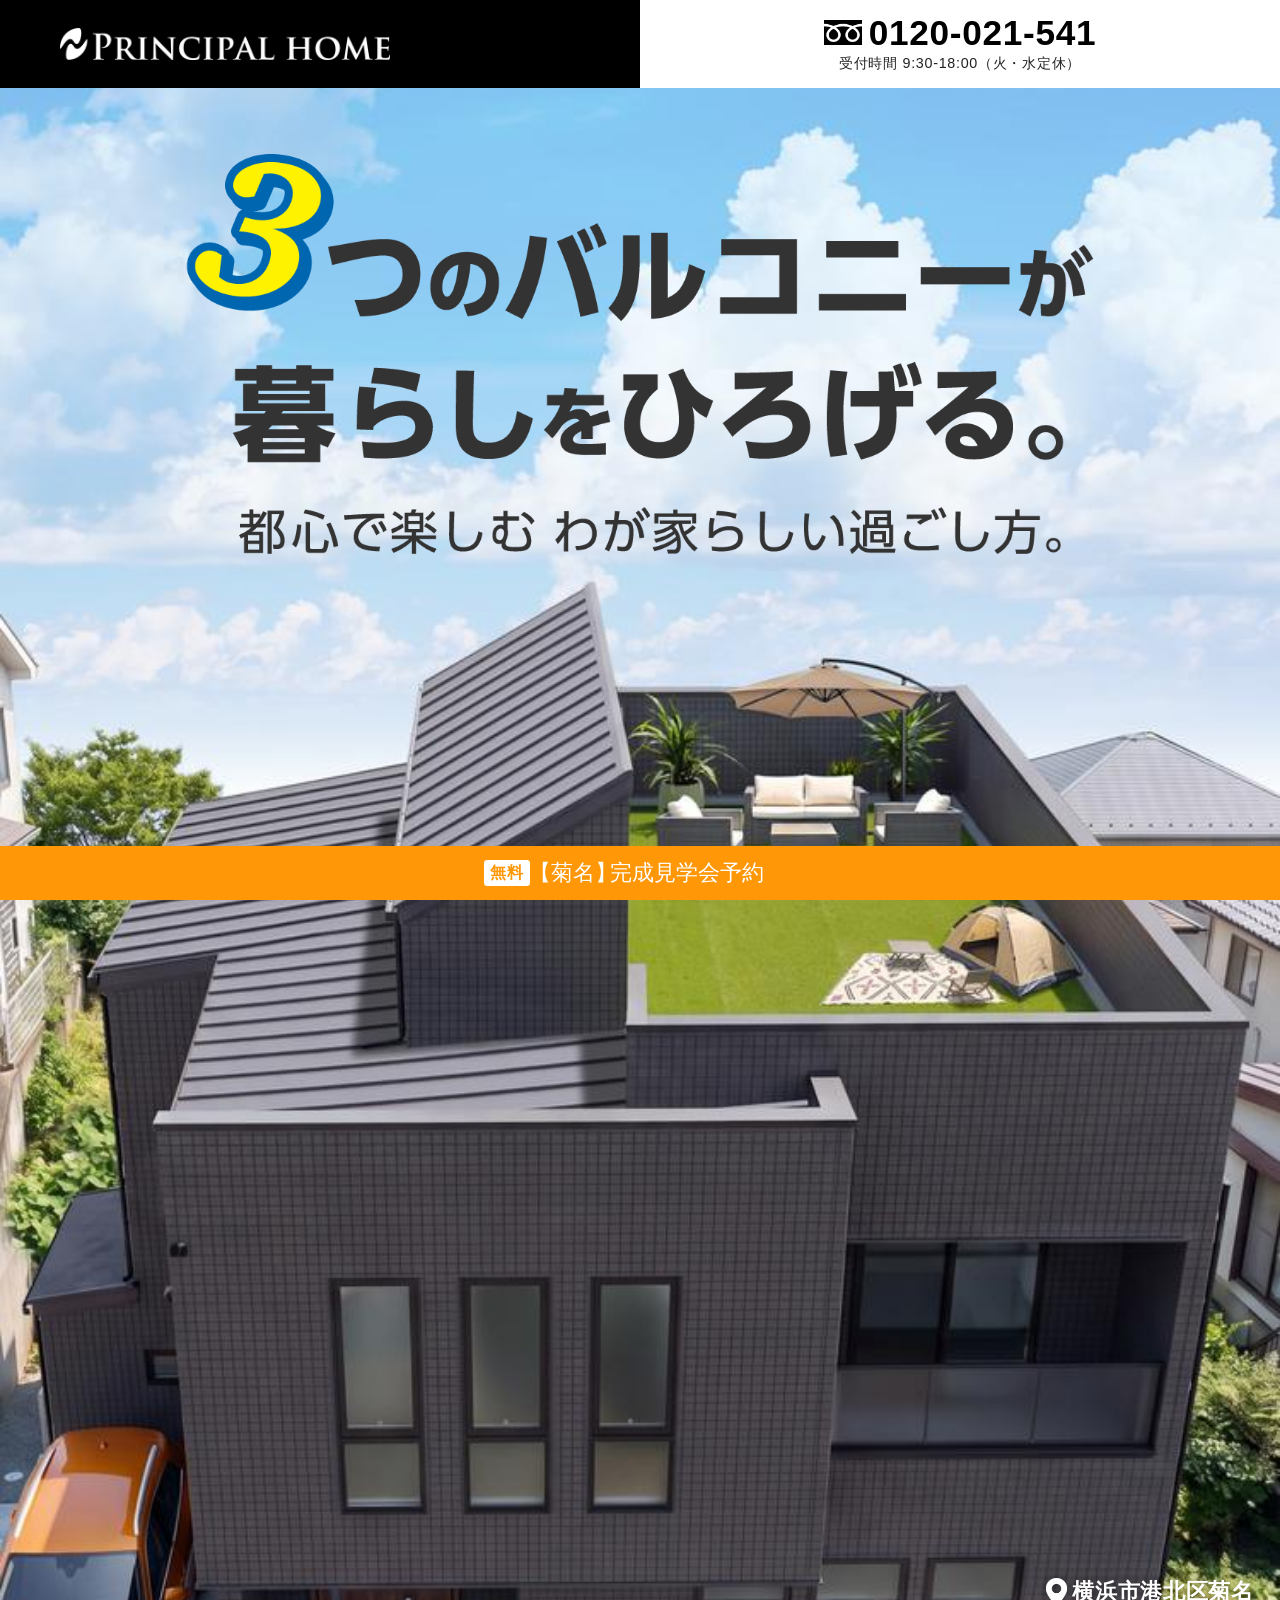
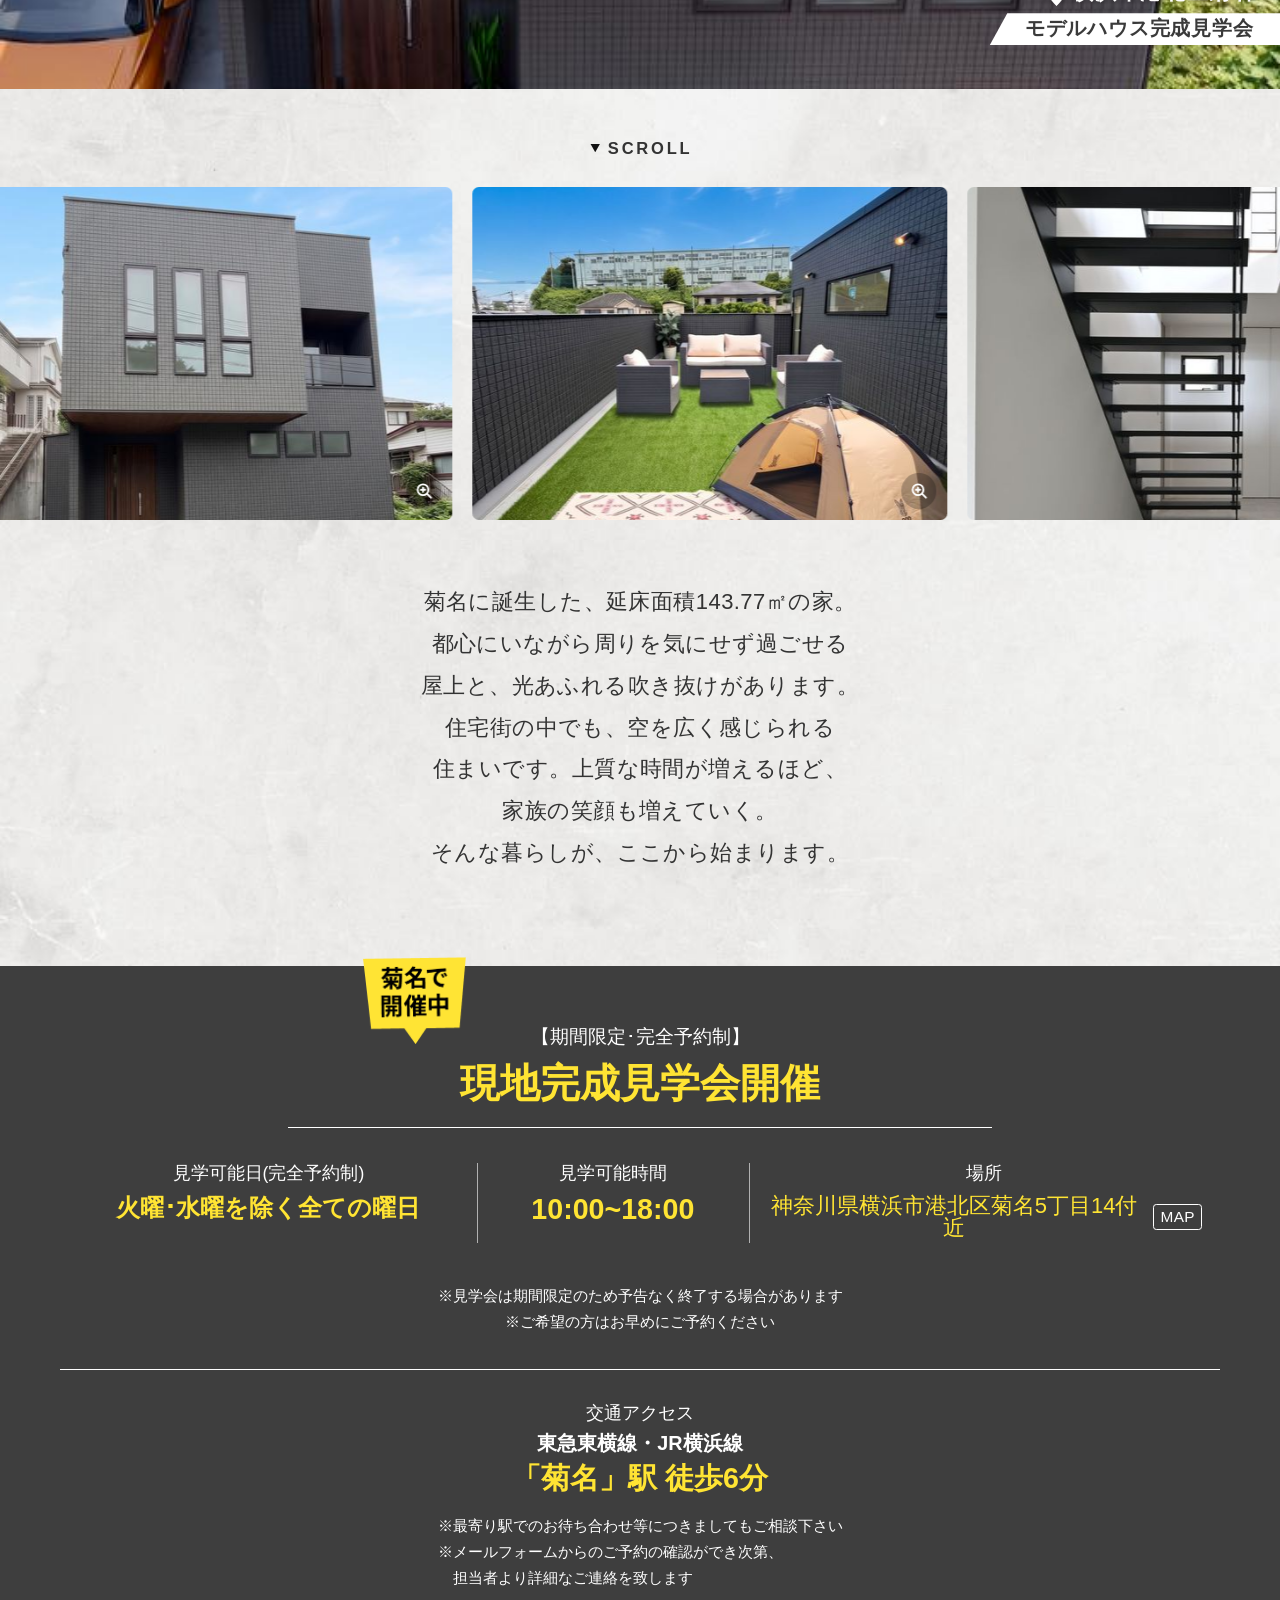
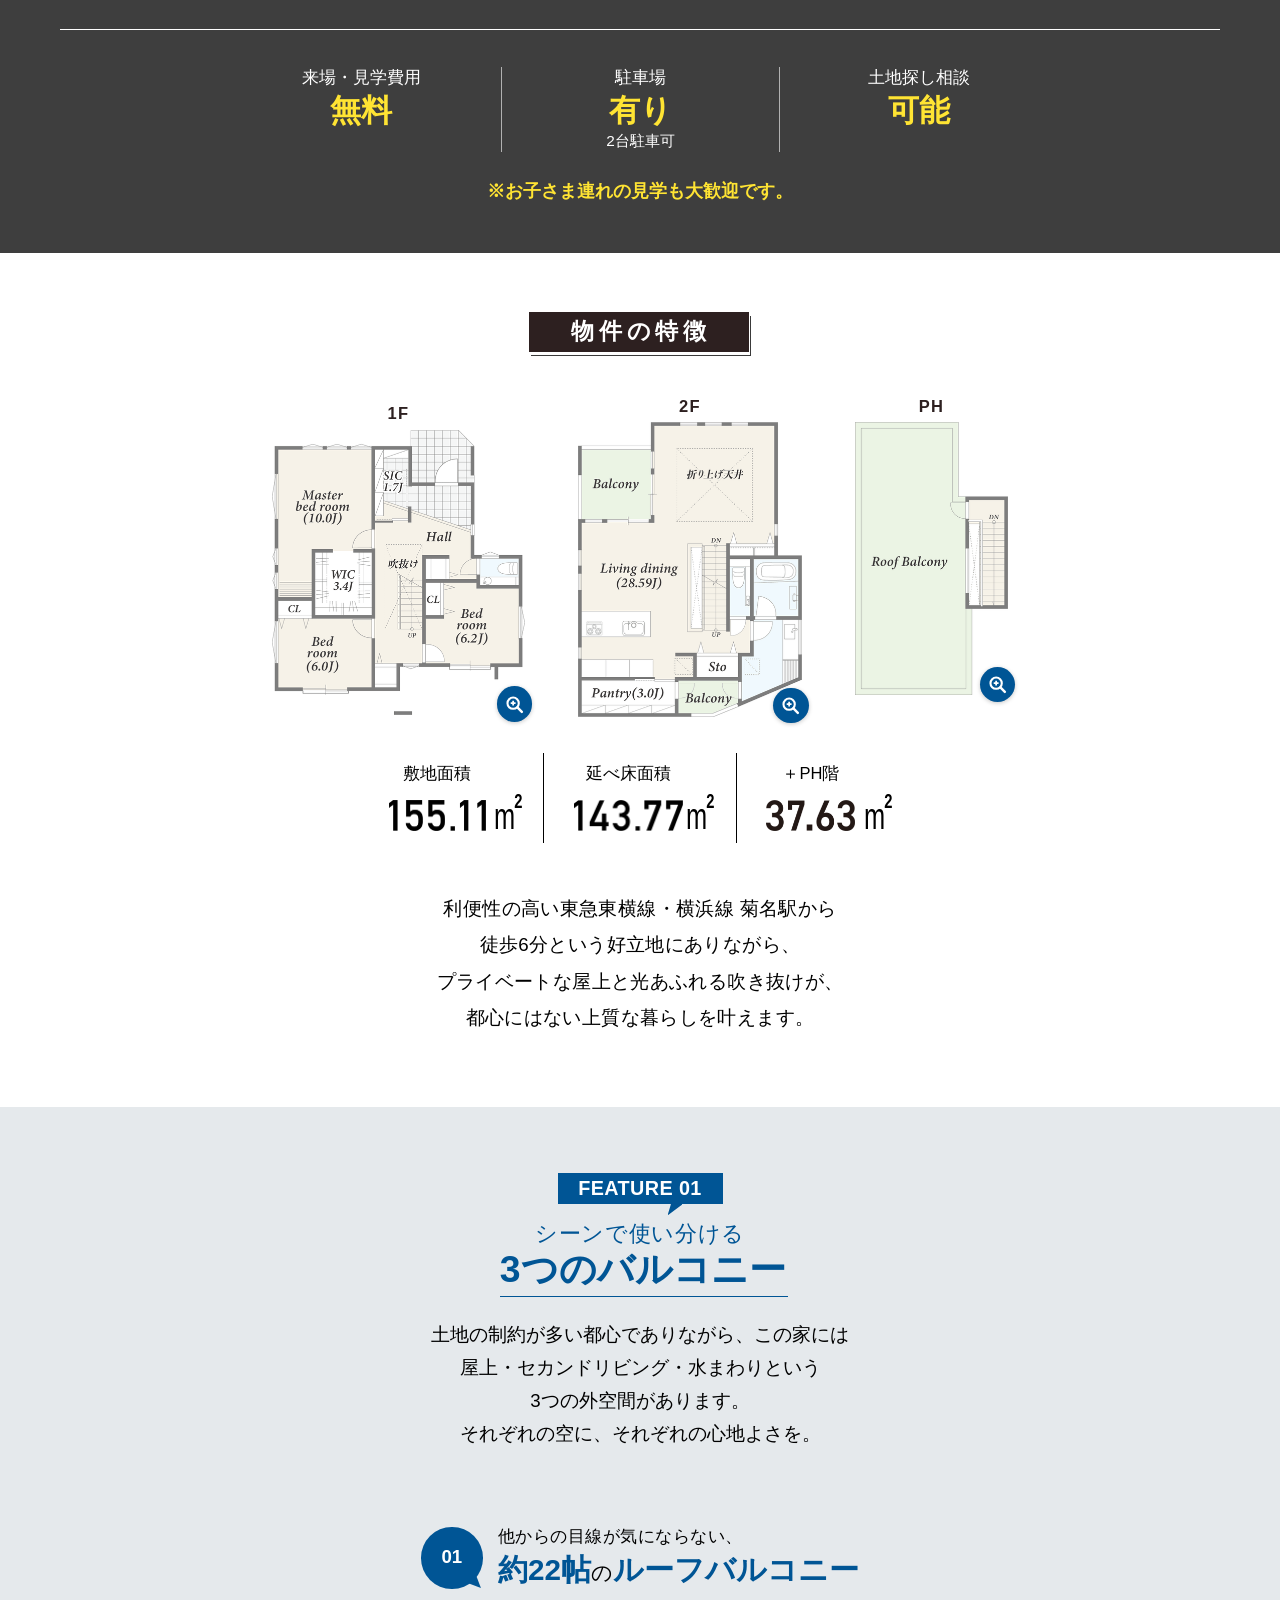
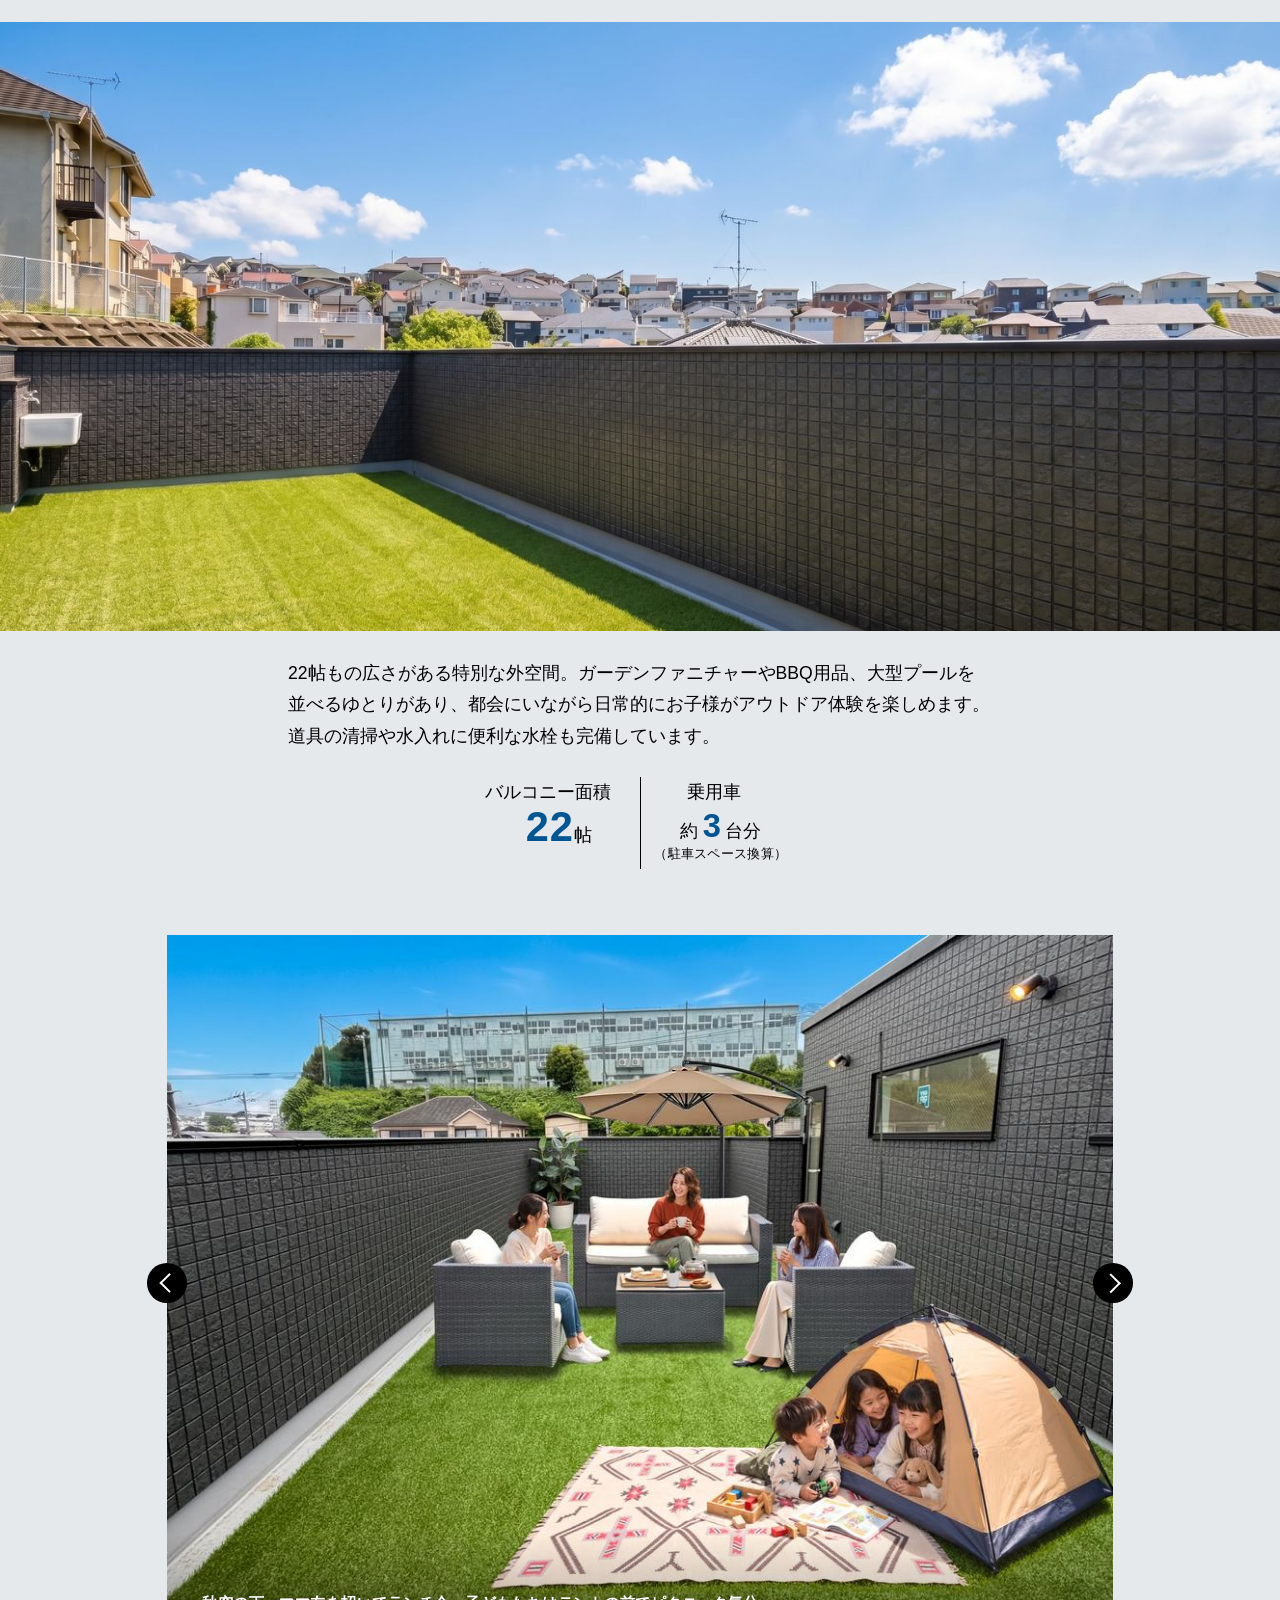
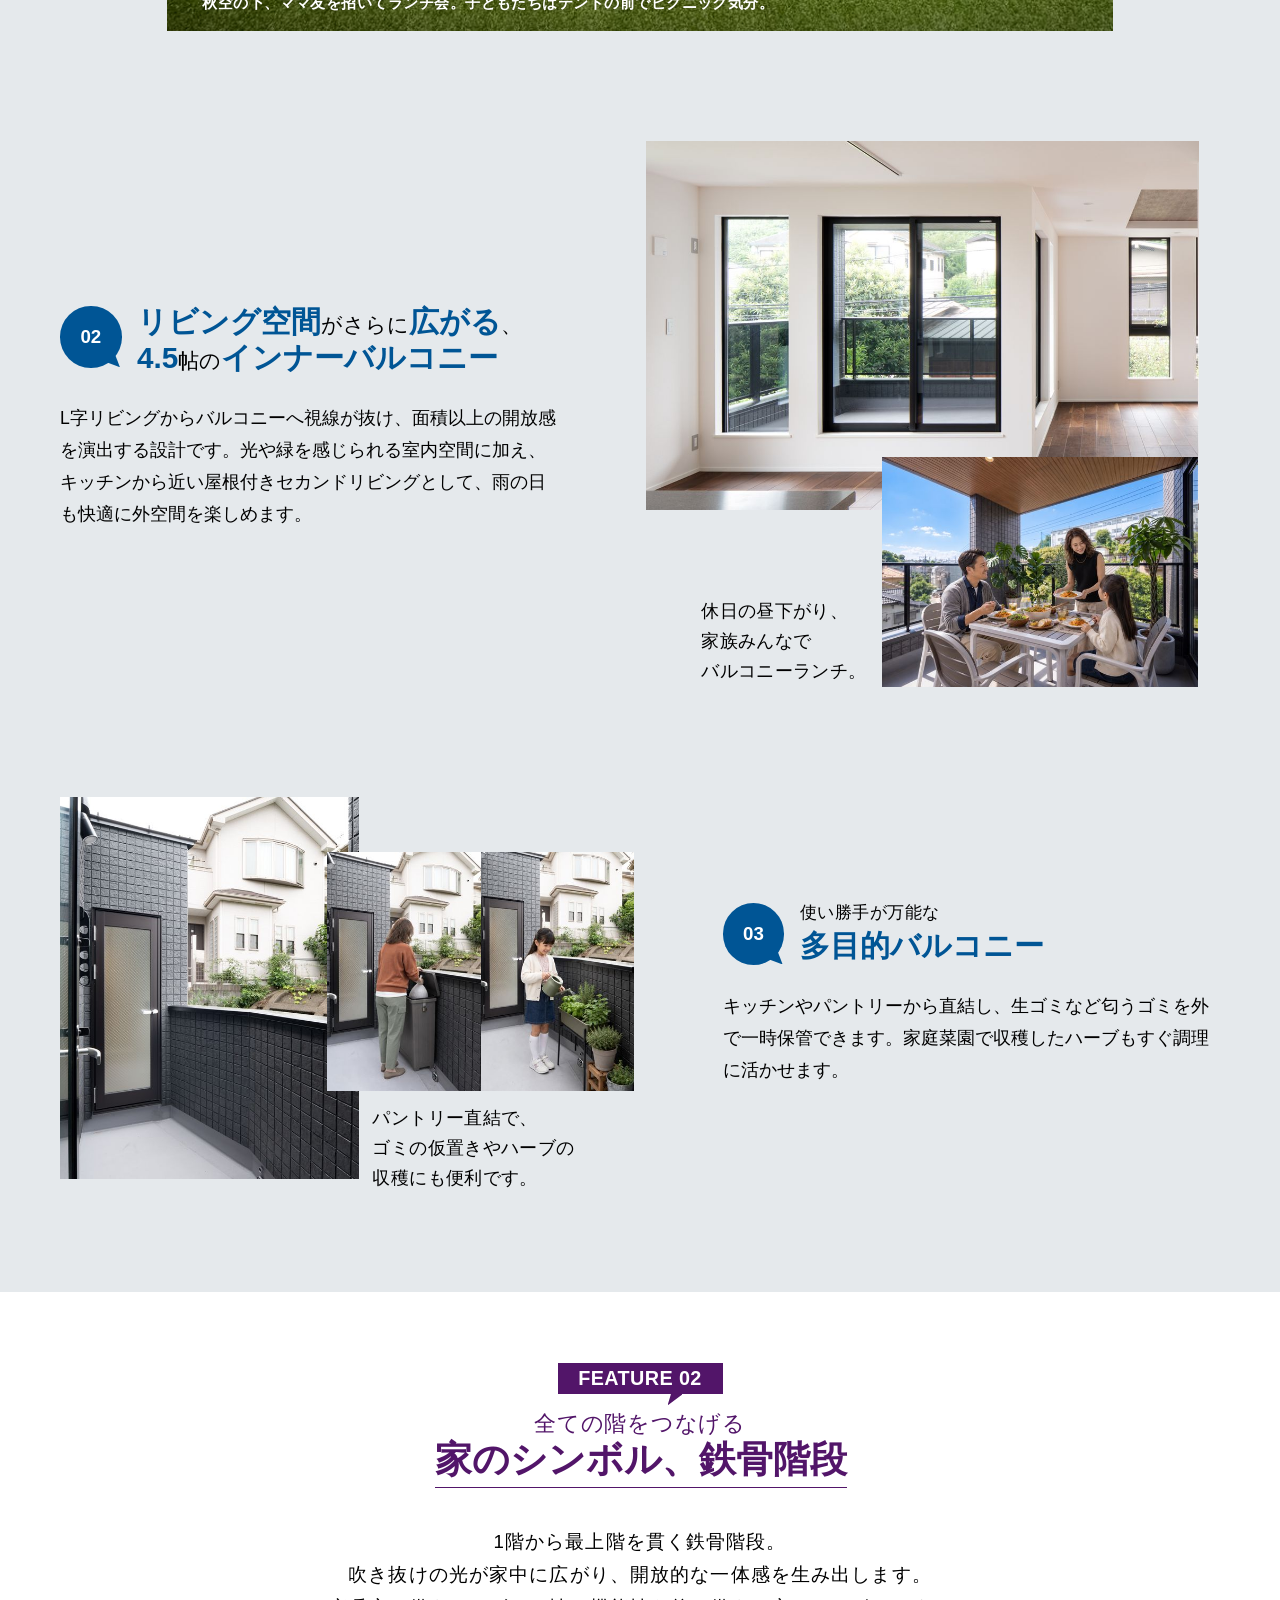
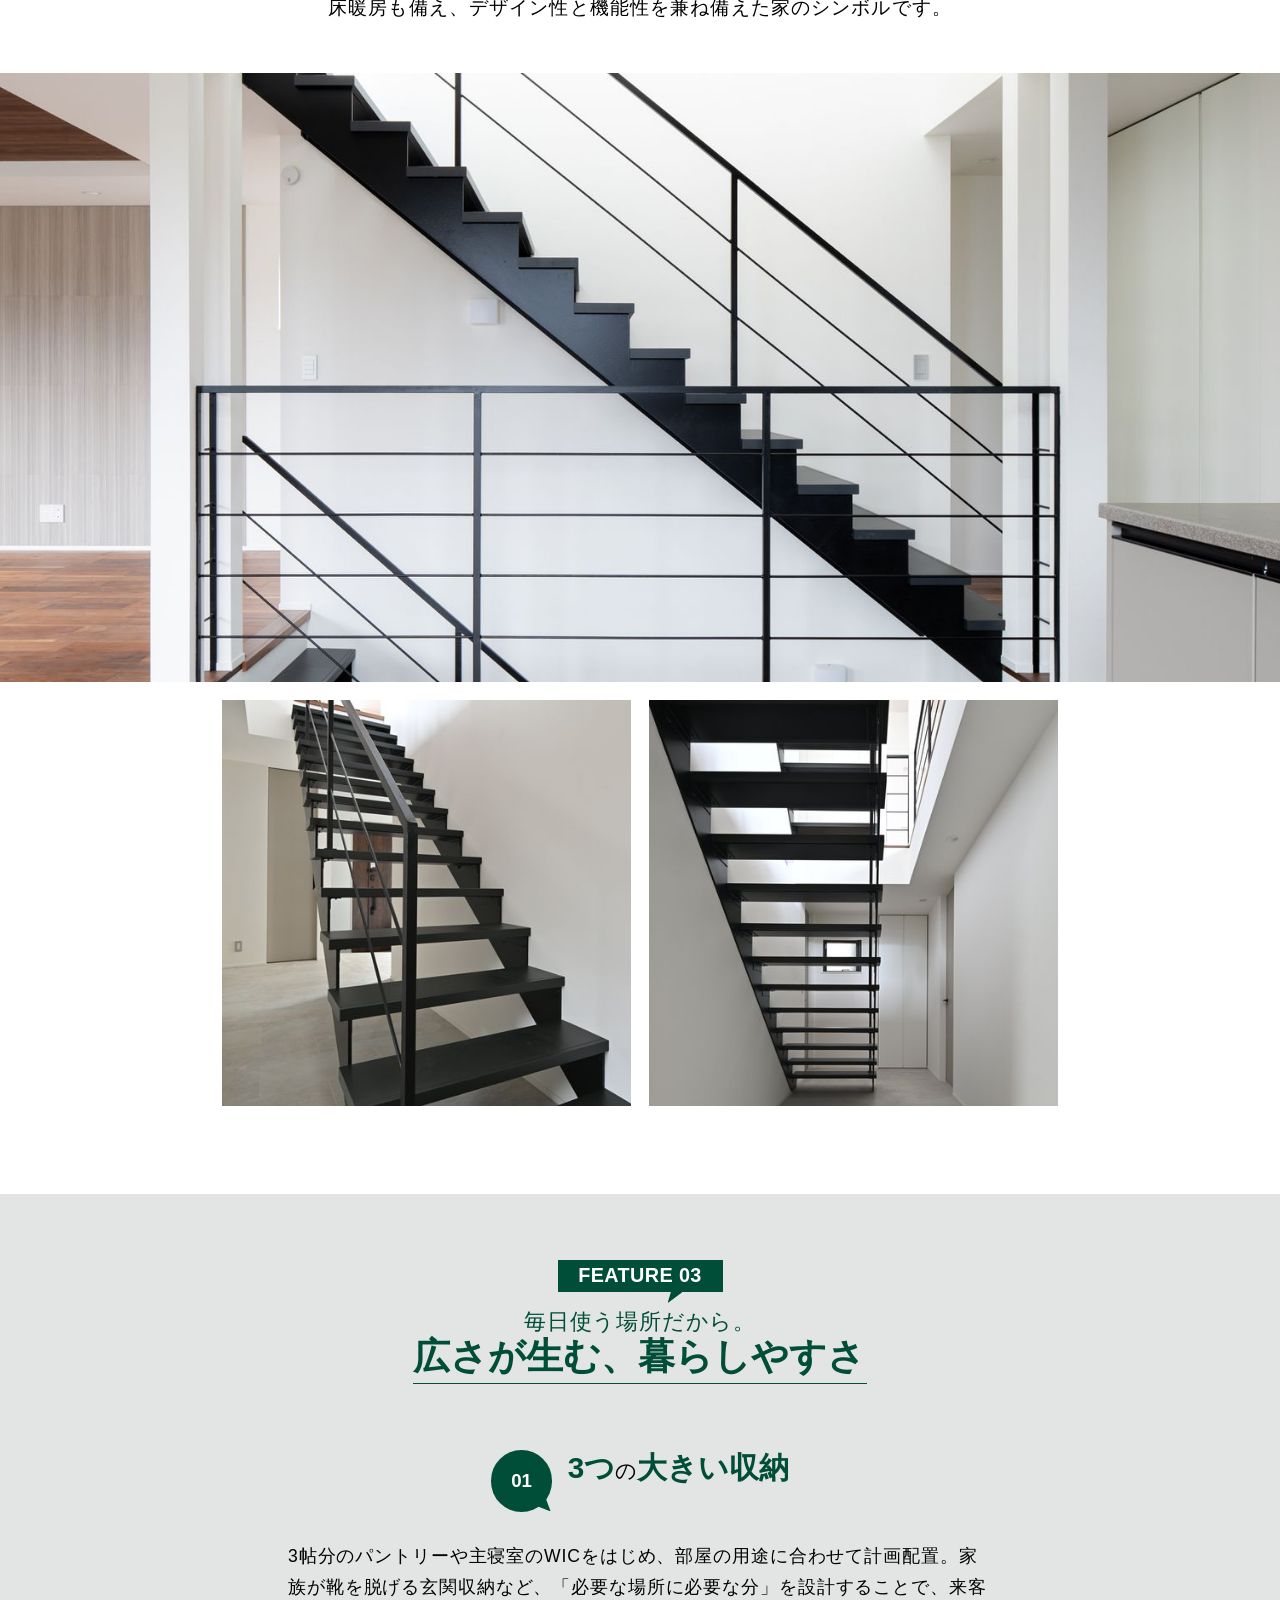
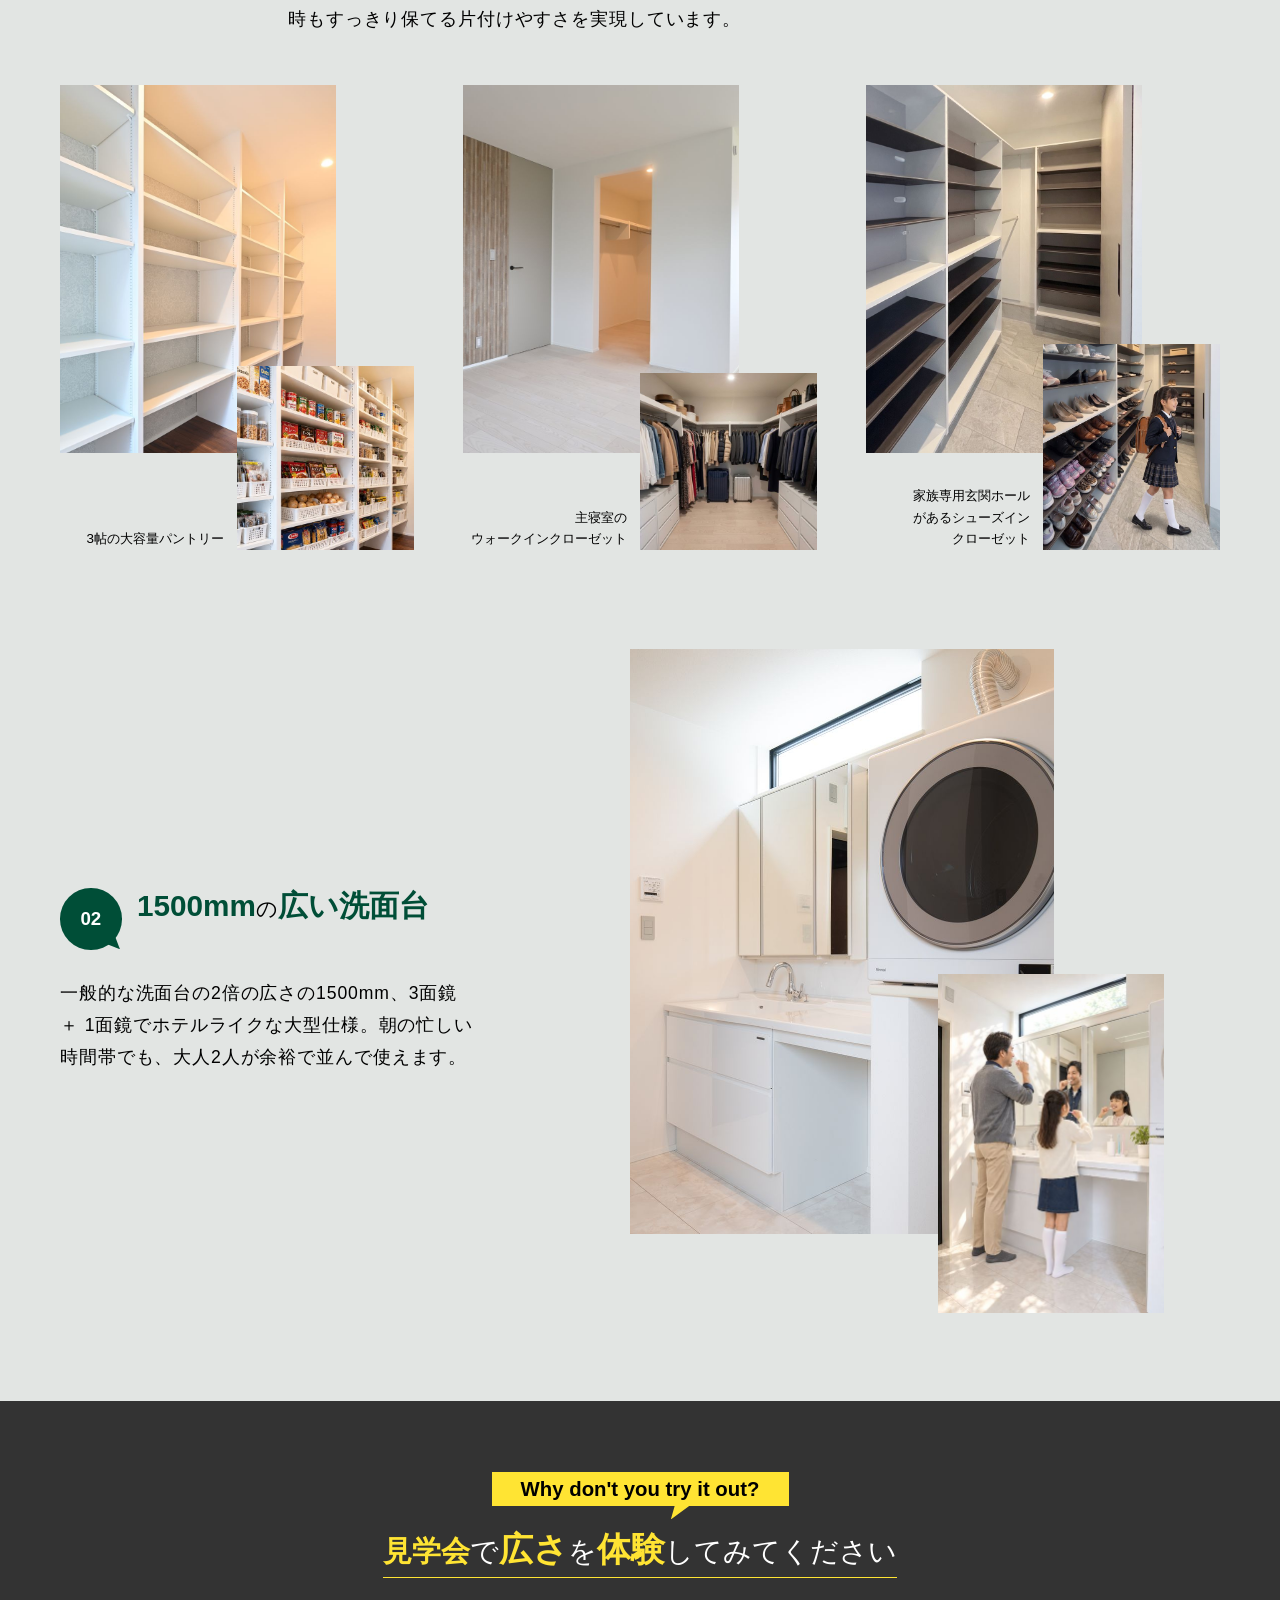
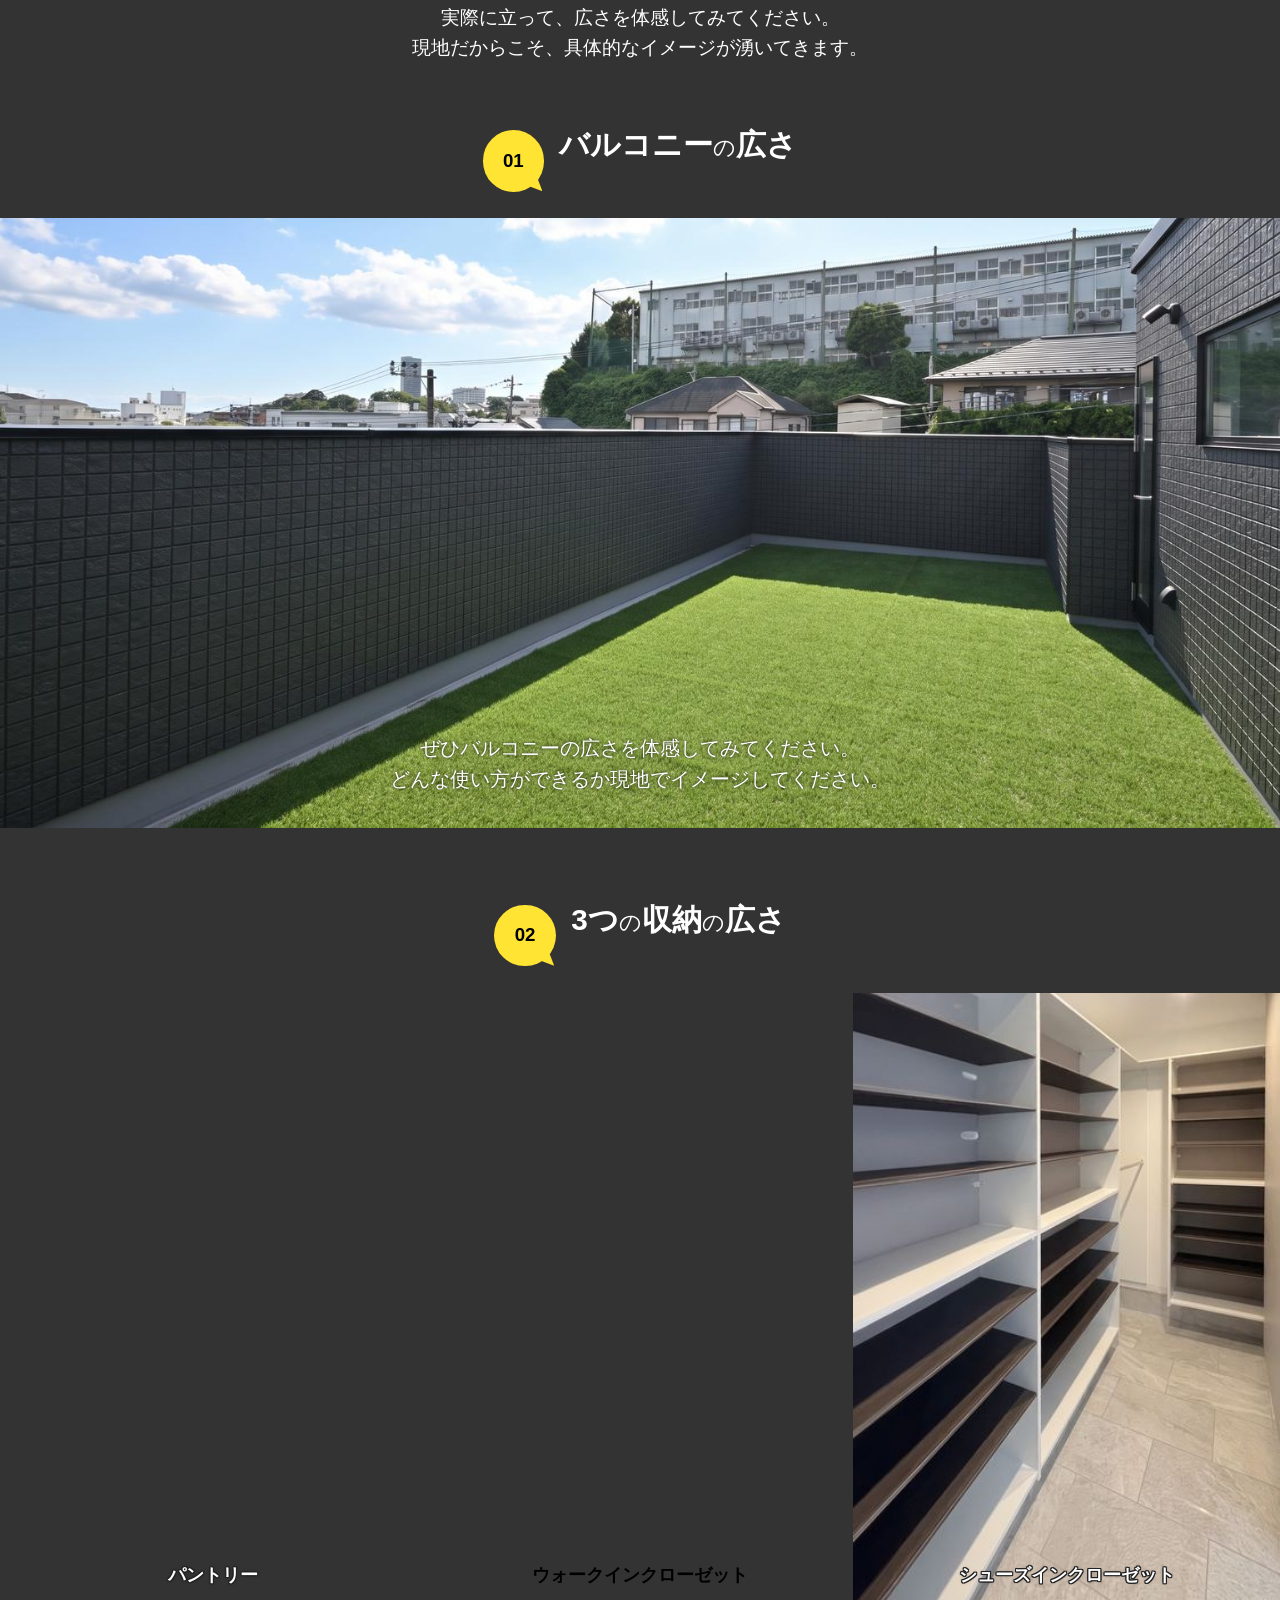
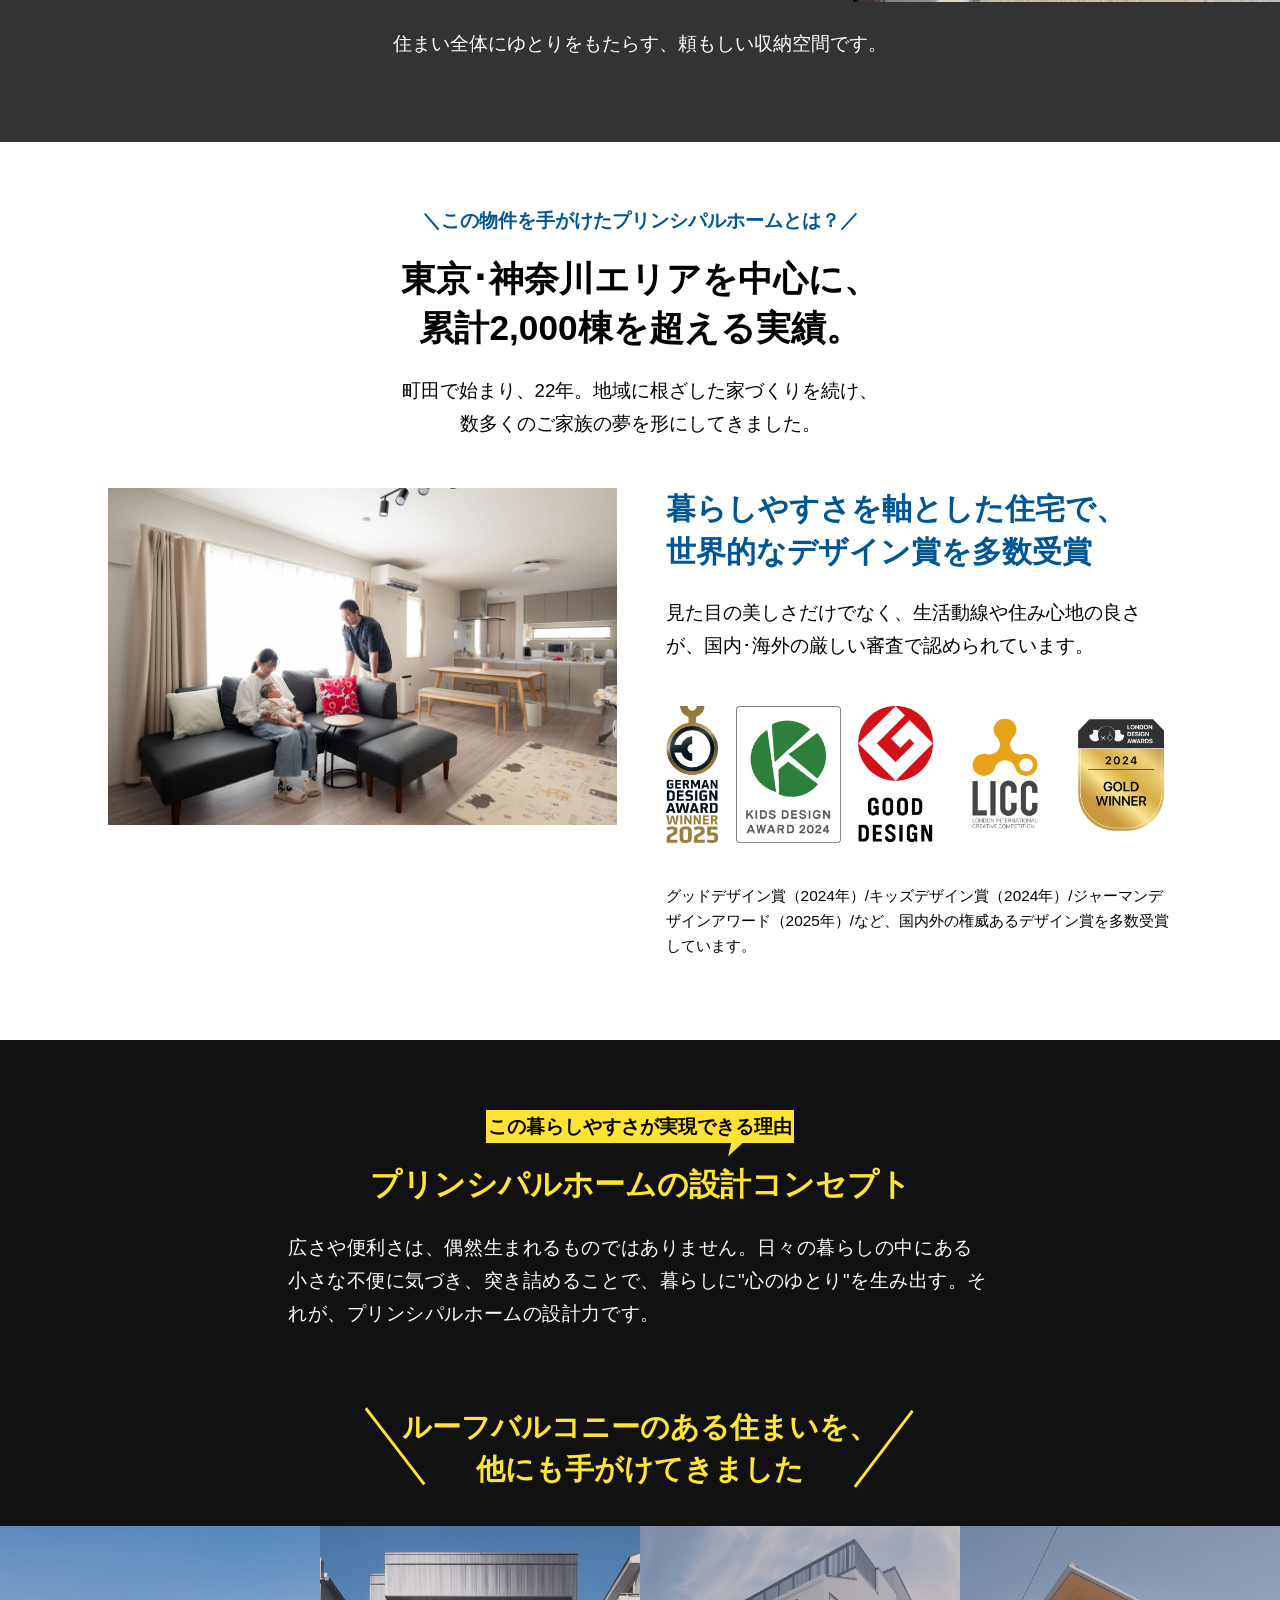
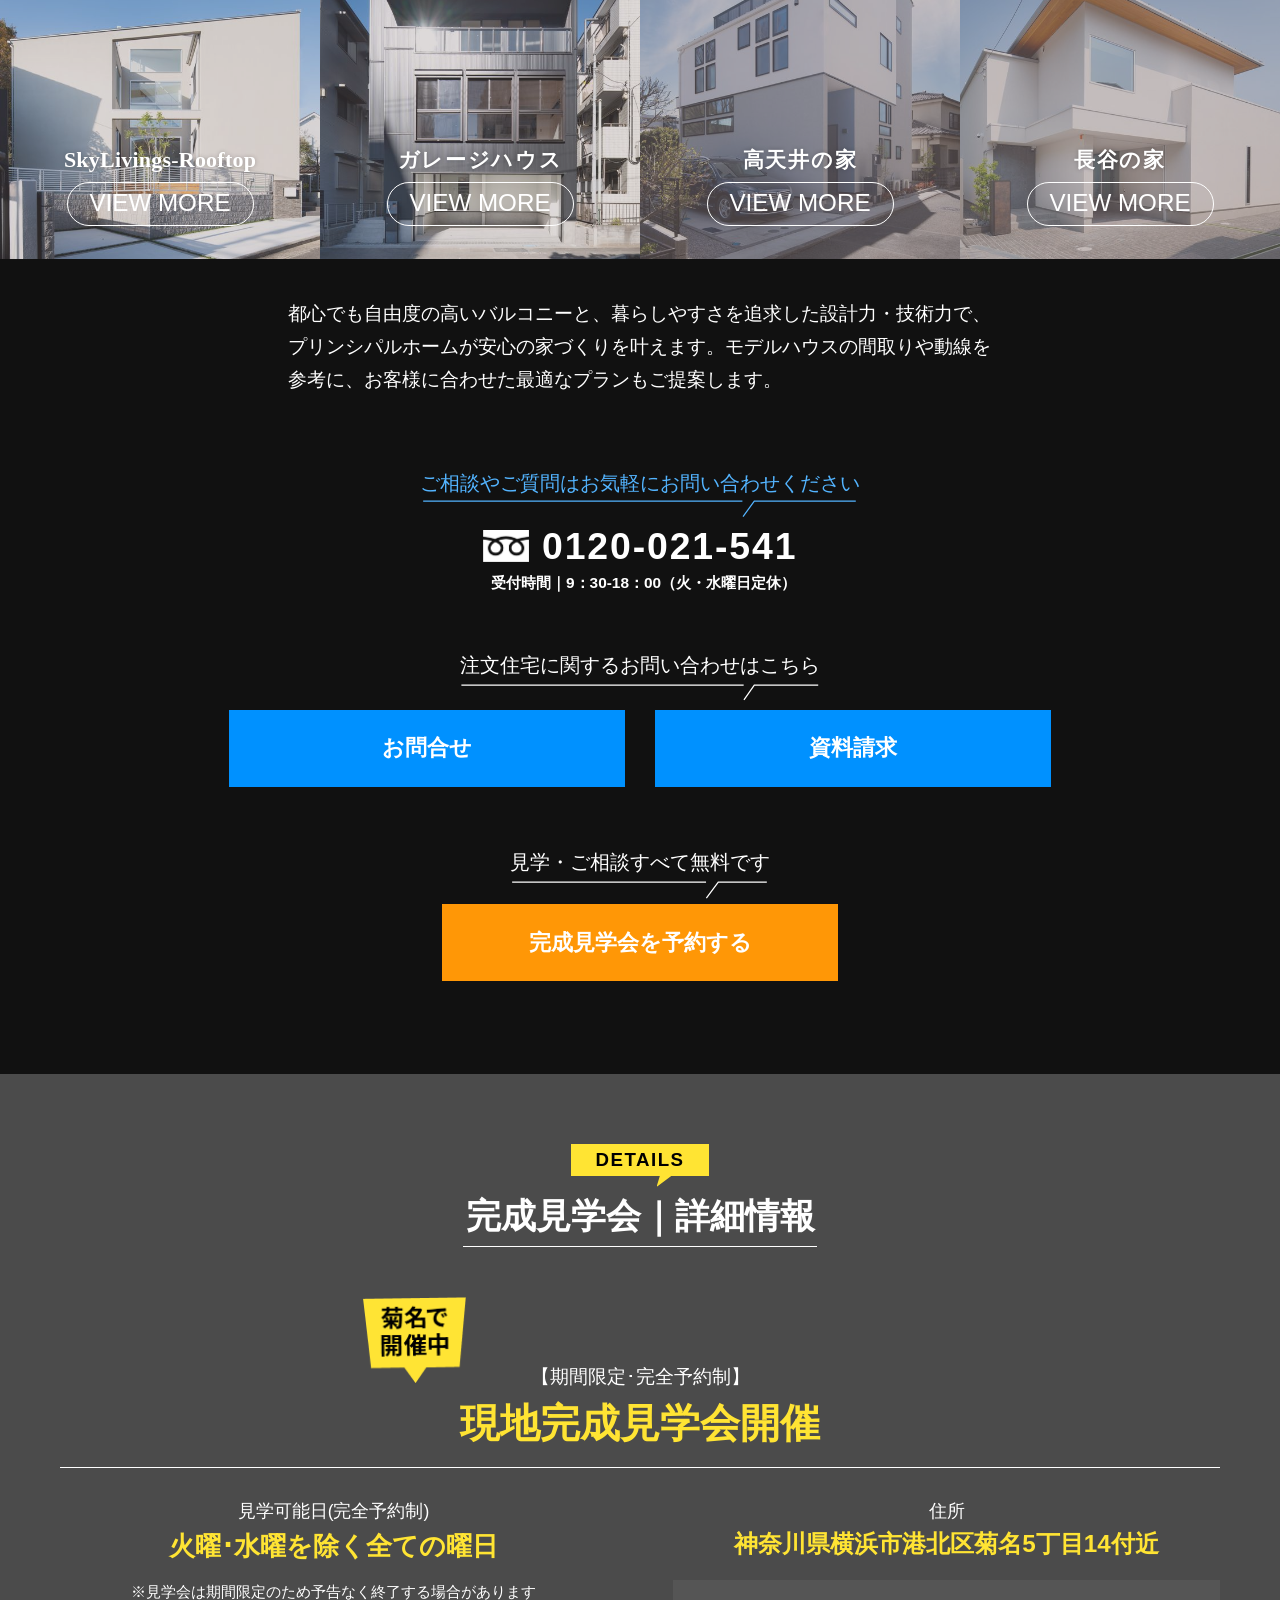
==== commit 499bce5e: "予約バーの「無料」：文字を108%にして白い札の真ん中に（札の大きさはそのまま）、札・【菊名】・「完成」のすき間を前の60%に 【菊名】を span で囲み、かっこの外側の空きを左右 .28em ずつ" ====
--- a/index.html
+++ b/index.html
@@ -55,7 +55,7 @@
 
 <!-- CSS：セクションごとのCSS（css/common.css〜form.css の13ファイル）を、表示を速くするため1つにまとめたもの。
      CSSを直したら _tools/build_css.py を実行して作り直す（作業用のセクション別HTMLは今までどおり分かれたCSSを読む） -->
-<link rel="stylesheet" href="css/kikuna.min.css?v=a68daacd">
+<link rel="stylesheet" href="css/kikuna.min.css?v=71267257">
 </head>
 <body>
 <!--
@@ -1183,7 +1183,7 @@
        最初の表示では出さず、1画面ぶんくらいスクロールすると下から出てくる（出たあとはずっと表示。js/common.js）
        2026-10-19 ふわふわの予約ボタンをやめて、これを基本の予約ボタンにした
        ========================================================= -->
-  <a class="sticky-cta" href="#form" data-sticky-cta aria-hidden="true" tabindex="-1"><span class="sticky-cta__free">無料</span>【菊名】完成見学会予約</a>
+  <a class="sticky-cta" href="#form" data-sticky-cta aria-hidden="true" tabindex="-1"><span class="sticky-cta__free">無料</span><span class="sticky-cta__area">【菊名】</span>完成見学会予約</a>
 
   <!-- TOPへ戻る（1画面ぶんスクロールすると右下に出る。LP量産キットと同じ形） -->
   <button class="back-top" type="button" data-back-top aria-label="ページの先頭へ戻る"><span>TOP</span></button>
--- a/css/kikuna.min.css
+++ b/css/kikuna.min.css
@@ -1,5 +1,5 @@
 @charset "UTF-8";
-:root{--c-ink:#333333;--c-black:#000000;--c-white:#ffffff;--c-bg:#edecea;--c-dark:#3e3e3e;--c-night:#111111;--c-yellow:#ffe433;--c-blue:#005595;--c-purple:#521569;--c-green:#004e37;--c-btn:#0091ff;--c-orange:#ff9706;--line-thin:.7px;--f-base:"Noto Sans JP","Hiragino Kaku Gothic ProN","Hiragino Sans","Yu Gothic",sans-serif}*,*::before,*::after{box-sizing:border-box}html{font-size:calc(min(100vw,768px) / 37.5);-webkit-text-size-adjust:100%}body{margin:0;font-family:var(--f-base);font-size:1.5rem;line-height:1.9;color:var(--c-ink);background:var(--c-bg);-webkit-font-smoothing:antialiased}img{max-width:100%;height:auto;display:block}a{color:inherit;text-decoration:none}ul,dl,dd{margin:0;padding:0;list-style:none}h1,h2,h3,p{margin:0}.pc-br{display:none}html.is-modal-open{overflow:hidden}img[data-lsrc]{font-size:0;color:transparent;overflow:hidden;min-height:0}.lp{max-width:768px;margin:0 auto;background:var(--c-white);overflow-x:clip}.f-head{--f-accent:var(--c-blue);text-align:center}.f-head--purple{--f-accent:var(--c-purple)}.f-head--green{--f-accent:var(--c-green)}.f-head__label{position:relative;display:inline-block;width:12.5rem;height:2.45rem;font-size:1.6rem;font-weight:700;line-height:2.45rem;letter-spacing:.02em;color:var(--c-white);background:var(--f-accent)}.f-head__label::after{content:"";position:absolute;top:calc(100% - 1px);left:8.35rem;width:1.34rem;height:calc(1rem + 1px);background:inherit;clip-path:polygon(22.5% 0,100% 0,100% 1px,0 100%,22.5% 1px)}.f-head__title{display:flex;flex-direction:column;align-items:center;margin-top:1.65rem;color:var(--f-accent)}.f-head__sub{font-size:1.75rem;font-weight:500;line-height:1;letter-spacing:.03em}.f-head__main{position:relative;left:.35rem;margin-top:.5rem;padding:0 .2rem .45rem 0;font-size:2.5rem;font-weight:700;line-height:1;border-bottom:.1rem solid var(--f-accent)}.f-head__lead{margin-top:1.95rem;font-size:1.47rem;font-weight:500;line-height:2.7rem;color:var(--c-black)}.b-head{--b-accent:var(--c-blue);position:relative;display:flex;flex-direction:column;width:max-content;font-weight:400}.b-head__num{position:absolute;top:0;display:grid;place-items:center;width:4.65rem;height:4.65rem;border-radius:50%;font-size:1.4rem;font-weight:700;line-height:1;color:var(--c-white);background:var(--b-accent)}.b-head__num::after{content:"";position:absolute;right:.15rem;bottom:.05rem;width:1.25rem;height:1.25rem;background:inherit;clip-path:polygon(3% 63%,100% 100%,63% 3%)}.b-head__label{font-size:1.2rem;line-height:1;letter-spacing:.03em}.b-head__title{font-size:1.5rem;font-weight:500;line-height:1}.b-head__title b{font-size:2.08rem;font-weight:700;color:var(--b-accent)}.pop{position:relative;margin:0}.pop img{width:100%;height:100%;object-fit:cover}.pop__btn{display:block;width:100%;height:100%;padding:0;border:0;background:none;cursor:zoom-in;-webkit-tap-highlight-color:transparent}.pop__btn:focus-visible{outline:.2rem solid var(--c-blue);outline-offset:-.2rem}.js .js-pop .pop{opacity:0;transform:translateY(4rem) rotate(-40deg) scale(.8);transition:opacity .7s ease,transform 1.1s cubic-bezier(.22,1,.36,1)}.js .js-pop.is-show .pop{opacity:1;transform:none}.js .js-pop .pop__note{opacity:0;transition:opacity .4s ease .6s}.js .js-pop.is-show .pop__note{opacity:1}@media (prefers-reduced-motion:reduce){.js .js-pop .pop{transform:none;transition:opacity .4s ease}.js .js-pop .pop__note{transition-delay:0s}}.photo-modal{position:fixed;inset:0;width:100%;height:100%;max-width:none;max-height:none;margin:0;padding:0;border:0;background:transparent;overflow:hidden}.photo-modal::backdrop{background:rgba(0,0,0,.9)}.photo-modal[open]{animation:photoFade .25s ease}@keyframes photoFade{from{opacity:0}to{opacity:1}}.photo-modal__inner{display:flex;flex-direction:column;align-items:center;justify-content:center;height:100%;margin:0;padding:6rem 1.5rem 4rem}.photo-modal__img{max-width:none;border-radius:.4rem;object-fit:cover;background:#222}.photo-modal__caption{margin-top:1.2rem;font-size:1.4rem;font-weight:500;line-height:2.2rem;letter-spacing:.04em;text-align:center;color:var(--c-white)}.photo-modal__caption span{display:inline-block}.photo-modal__close{position:absolute;top:1.5rem;right:1.5rem;width:3.6rem;height:3.6rem;padding:0;border:0;border-radius:50%;background:var(--c-white);cursor:pointer}.photo-modal__close::before,.photo-modal__close::after{content:"";position:absolute;top:50%;left:50%;width:1.7rem;height:.2rem;margin:-.1rem 0 0 -.85rem;background:#2d2020;transform:rotate(45deg)}.photo-modal__close::after{transform:rotate(-45deg)}.talk-line{display:block;width:100%;height:2rem;margin-top:.1rem}.cta-head{font-size:1.58rem;font-weight:500;line-height:1}.cta-head + .talk-line{margin-top:.2rem}.cta-btn{display:flex;align-items:center;justify-content:center;width:27.3rem;height:6.1rem;margin:.4rem auto 0;font-size:1.76rem;font-weight:700;line-height:1;color:var(--c-white);transition:filter .3s ease}@media (hover:hover){.cta-btn:hover{filter:brightness(1.08)}}.cta-btn--blue{background:var(--c-btn)}.cta-btn--orange{background:var(--c-orange)}.reserve-cta{text-align:center}.s-head{text-align:center}.s-head__label{position:relative;display:inline-block;min-width:12.5rem;height:2.45rem;padding:0 1.5rem;font-size:1.5rem;font-weight:700;line-height:2.45rem;letter-spacing:.08em;color:var(--c-black);background:var(--c-yellow)}.s-head__label::after{content:"";position:absolute;top:calc(100% - 1px);left:62%;width:1.34rem;height:calc(1rem + 1px);background:inherit;clip-path:polygon(22.5% 0,100% 0,100% 1px,0 100%,22.5% 1px)}.s-head__sub{margin-top:1.65rem;font-size:1.5rem;font-weight:500;line-height:1}.s-head__title{display:table;margin:1.65rem auto 0;padding:0 .2rem .55rem;font-size:2.3rem;font-weight:700;line-height:1.2;border-bottom:.1rem solid currentColor}.s-head__sub + .s-head__title{margin-top:.75rem}.s-head__lead{margin-top:1.9rem;font-size:1.4rem;font-weight:500;line-height:2.3rem}.data-table{width:34.5rem;margin:0 auto;border-top:.1rem solid var(--c-dark);text-align:left}.data-table__row{display:grid;grid-template-columns:8.6rem 1fr;border-bottom:.1rem solid #d6d6d6}.data-table dt{display:flex;align-items:center;padding:1.2rem 1rem;font-size:1.3rem;font-weight:700;line-height:1.9rem;color:var(--c-white);background:var(--c-dark)}.data-table__row + .data-table__row dt{box-shadow:0 -.1rem 0 rgba(255,255,255,.18)}.data-table dd{padding:1.2rem 0 1.2rem 1.2rem;font-size:1.35rem;font-weight:400;line-height:2.1rem;color:var(--c-black);overflow-wrap:anywhere}.data-table dd small{display:block;margin-top:.3rem;font-size:1.15rem;line-height:1.8rem;color:#555}:root{--sticky-cta-h:65px}@media (min-width:768px) and (max-width:1024px){:root{--sticky-cta-h:70px}}@media (min-width:1025px){:root{--sticky-cta-h:4.9rem}}.sticky-cta{position:fixed;left:0;right:0;bottom:0;z-index:90;display:flex;align-items:center;justify-content:center;height:var(--sticky-cta-h);padding-right:2.9rem;font-size:min(2rem,23px);font-weight:500;line-height:1;letter-spacing:0;color:var(--c-white);background:transparent;transform:translateY(100%);visibility:hidden;transition:transform .4s ease,visibility .4s;-webkit-tap-highlight-color:transparent}.sticky-cta::before{content:"";position:absolute;inset:0;z-index:-1;background:var(--c-orange)}.sticky-cta.is-shown{transform:none;visibility:visible}.sticky-cta__free{flex:none;margin-right:.7rem;padding:.38em .5em .32em;border-radius:.3rem;font-size:.68em;font-weight:700;line-height:1;letter-spacing:.06em;color:var(--c-orange);background:var(--c-white)}body.has-sticky-cta{padding-bottom:var(--sticky-cta-h)}@media (prefers-reduced-motion:reduce){.sticky-cta{transition:none}}.back-top{position:fixed;right:.7rem;bottom:12%;z-index:95;display:flex;flex-direction:column;align-items:center;padding:0;border:0;background:none;color:rgba(120,120,120,.85);cursor:pointer;opacity:0;visibility:hidden;transition:opacity .3s,visibility .3s;-webkit-tap-highlight-color:transparent}.back-top.is-visible{opacity:1;visibility:visible}.back-top span{margin-top:7.5rem;writing-mode:vertical-lr;font-size:1.2rem;font-weight:400;letter-spacing:.2em}.back-top::after{content:"";position:absolute;left:50%;bottom:4rem;width:1px;height:5.5rem;background:currentColor}.back-top::before{content:"";position:absolute;left:50%;top:calc(100% - 9.5rem);width:1px;height:1.6rem;margin-left:-.5px;background:currentColor;transform:translateX(-50%) rotate(30deg);transform-origin:top}@media (min-width:768px){:root{--pc-max:1200px;--pc-pad:clamp(20px,5vw,60px)}html{font-size:11px}.lp{max-width:none}.pc-br{display:inline}.sp-br{display:none}.pc-inner{max-width:calc(var(--pc-max) + var(--pc-pad) * 2);margin-left:auto;margin-right:auto;padding-left:var(--pc-pad);padding-right:var(--pc-pad)}.f-head__label{width:15rem;height:2.9rem;font-size:1.8rem;line-height:2.9rem}.f-head__label::after{left:10rem}.f-head__sub{font-size:2rem}.f-head__main{font-size:3.4rem;padding-bottom:.7rem}.f-head__lead{font-size:1.7rem;line-height:3rem}.s-head__label{height:2.9rem;padding:0 2rem;font-size:1.7rem;line-height:2.9rem}.s-head__sub{font-size:1.8rem}.s-head__title{font-size:3.2rem;padding-bottom:.8rem}.s-head__lead{font-size:1.6rem;line-height:2.8rem}.cta-head{font-size:1.8rem}.talk-line{width:42.72rem;height:2.28rem;margin-left:auto;margin-right:auto}.cta-btn{width:36rem;height:7rem;font-size:2rem}.data-table{width:100%;max-width:80rem}.data-table__row{grid-template-columns:16rem 1fr}.data-table dt{padding:1.6rem 2rem;font-size:1.5rem}.data-table dd{padding:1.6rem 2rem;font-size:1.5rem;line-height:2.6rem}.back-top{right:7px}.back-top span{margin-top:75px;font-size:12px}.back-top::after{bottom:40px;height:55px}.back-top::before{top:calc(100% - 95px);height:16px}}@media (min-width:1025px){.back-top{right:19px;bottom:10%}.back-top span{margin-top:110px;font-size:14px}.back-top::after{bottom:50px;height:90px}.back-top::before{top:calc(100% - 140px);height:24px}}
+:root{--c-ink:#333333;--c-black:#000000;--c-white:#ffffff;--c-bg:#edecea;--c-dark:#3e3e3e;--c-night:#111111;--c-yellow:#ffe433;--c-blue:#005595;--c-purple:#521569;--c-green:#004e37;--c-btn:#0091ff;--c-orange:#ff9706;--line-thin:.7px;--f-base:"Noto Sans JP","Hiragino Kaku Gothic ProN","Hiragino Sans","Yu Gothic",sans-serif}*,*::before,*::after{box-sizing:border-box}html{font-size:calc(min(100vw,768px) / 37.5);-webkit-text-size-adjust:100%}body{margin:0;font-family:var(--f-base);font-size:1.5rem;line-height:1.9;color:var(--c-ink);background:var(--c-bg);-webkit-font-smoothing:antialiased}img{max-width:100%;height:auto;display:block}a{color:inherit;text-decoration:none}ul,dl,dd{margin:0;padding:0;list-style:none}h1,h2,h3,p{margin:0}.pc-br{display:none}html.is-modal-open{overflow:hidden}img[data-lsrc]{font-size:0;color:transparent;overflow:hidden;min-height:0}.lp{max-width:768px;margin:0 auto;background:var(--c-white);overflow-x:clip}.f-head{--f-accent:var(--c-blue);text-align:center}.f-head--purple{--f-accent:var(--c-purple)}.f-head--green{--f-accent:var(--c-green)}.f-head__label{position:relative;display:inline-block;width:12.5rem;height:2.45rem;font-size:1.6rem;font-weight:700;line-height:2.45rem;letter-spacing:.02em;color:var(--c-white);background:var(--f-accent)}.f-head__label::after{content:"";position:absolute;top:calc(100% - 1px);left:8.35rem;width:1.34rem;height:calc(1rem + 1px);background:inherit;clip-path:polygon(22.5% 0,100% 0,100% 1px,0 100%,22.5% 1px)}.f-head__title{display:flex;flex-direction:column;align-items:center;margin-top:1.65rem;color:var(--f-accent)}.f-head__sub{font-size:1.75rem;font-weight:500;line-height:1;letter-spacing:.03em}.f-head__main{position:relative;left:.35rem;margin-top:.5rem;padding:0 .2rem .45rem 0;font-size:2.5rem;font-weight:700;line-height:1;border-bottom:.1rem solid var(--f-accent)}.f-head__lead{margin-top:1.95rem;font-size:1.47rem;font-weight:500;line-height:2.7rem;color:var(--c-black)}.b-head{--b-accent:var(--c-blue);position:relative;display:flex;flex-direction:column;width:max-content;font-weight:400}.b-head__num{position:absolute;top:0;display:grid;place-items:center;width:4.65rem;height:4.65rem;border-radius:50%;font-size:1.4rem;font-weight:700;line-height:1;color:var(--c-white);background:var(--b-accent)}.b-head__num::after{content:"";position:absolute;right:.15rem;bottom:.05rem;width:1.25rem;height:1.25rem;background:inherit;clip-path:polygon(3% 63%,100% 100%,63% 3%)}.b-head__label{font-size:1.2rem;line-height:1;letter-spacing:.03em}.b-head__title{font-size:1.5rem;font-weight:500;line-height:1}.b-head__title b{font-size:2.08rem;font-weight:700;color:var(--b-accent)}.pop{position:relative;margin:0}.pop img{width:100%;height:100%;object-fit:cover}.pop__btn{display:block;width:100%;height:100%;padding:0;border:0;background:none;cursor:zoom-in;-webkit-tap-highlight-color:transparent}.pop__btn:focus-visible{outline:.2rem solid var(--c-blue);outline-offset:-.2rem}.js .js-pop .pop{opacity:0;transform:translateY(4rem) rotate(-40deg) scale(.8);transition:opacity .7s ease,transform 1.1s cubic-bezier(.22,1,.36,1)}.js .js-pop.is-show .pop{opacity:1;transform:none}.js .js-pop .pop__note{opacity:0;transition:opacity .4s ease .6s}.js .js-pop.is-show .pop__note{opacity:1}@media (prefers-reduced-motion:reduce){.js .js-pop .pop{transform:none;transition:opacity .4s ease}.js .js-pop .pop__note{transition-delay:0s}}.photo-modal{position:fixed;inset:0;width:100%;height:100%;max-width:none;max-height:none;margin:0;padding:0;border:0;background:transparent;overflow:hidden}.photo-modal::backdrop{background:rgba(0,0,0,.9)}.photo-modal[open]{animation:photoFade .25s ease}@keyframes photoFade{from{opacity:0}to{opacity:1}}.photo-modal__inner{display:flex;flex-direction:column;align-items:center;justify-content:center;height:100%;margin:0;padding:6rem 1.5rem 4rem}.photo-modal__img{max-width:none;border-radius:.4rem;object-fit:cover;background:#222}.photo-modal__caption{margin-top:1.2rem;font-size:1.4rem;font-weight:500;line-height:2.2rem;letter-spacing:.04em;text-align:center;color:var(--c-white)}.photo-modal__caption span{display:inline-block}.photo-modal__close{position:absolute;top:1.5rem;right:1.5rem;width:3.6rem;height:3.6rem;padding:0;border:0;border-radius:50%;background:var(--c-white);cursor:pointer}.photo-modal__close::before,.photo-modal__close::after{content:"";position:absolute;top:50%;left:50%;width:1.7rem;height:.2rem;margin:-.1rem 0 0 -.85rem;background:#2d2020;transform:rotate(45deg)}.photo-modal__close::after{transform:rotate(-45deg)}.talk-line{display:block;width:100%;height:2rem;margin-top:.1rem}.cta-head{font-size:1.58rem;font-weight:500;line-height:1}.cta-head + .talk-line{margin-top:.2rem}.cta-btn{display:flex;align-items:center;justify-content:center;width:27.3rem;height:6.1rem;margin:.4rem auto 0;font-size:1.76rem;font-weight:700;line-height:1;color:var(--c-white);transition:filter .3s ease}@media (hover:hover){.cta-btn:hover{filter:brightness(1.08)}}.cta-btn--blue{background:var(--c-btn)}.cta-btn--orange{background:var(--c-orange)}.reserve-cta{text-align:center}.s-head{text-align:center}.s-head__label{position:relative;display:inline-block;min-width:12.5rem;height:2.45rem;padding:0 1.5rem;font-size:1.5rem;font-weight:700;line-height:2.45rem;letter-spacing:.08em;color:var(--c-black);background:var(--c-yellow)}.s-head__label::after{content:"";position:absolute;top:calc(100% - 1px);left:62%;width:1.34rem;height:calc(1rem + 1px);background:inherit;clip-path:polygon(22.5% 0,100% 0,100% 1px,0 100%,22.5% 1px)}.s-head__sub{margin-top:1.65rem;font-size:1.5rem;font-weight:500;line-height:1}.s-head__title{display:table;margin:1.65rem auto 0;padding:0 .2rem .55rem;font-size:2.3rem;font-weight:700;line-height:1.2;border-bottom:.1rem solid currentColor}.s-head__sub + .s-head__title{margin-top:.75rem}.s-head__lead{margin-top:1.9rem;font-size:1.4rem;font-weight:500;line-height:2.3rem}.data-table{width:34.5rem;margin:0 auto;border-top:.1rem solid var(--c-dark);text-align:left}.data-table__row{display:grid;grid-template-columns:8.6rem 1fr;border-bottom:.1rem solid #d6d6d6}.data-table dt{display:flex;align-items:center;padding:1.2rem 1rem;font-size:1.3rem;font-weight:700;line-height:1.9rem;color:var(--c-white);background:var(--c-dark)}.data-table__row + .data-table__row dt{box-shadow:0 -.1rem 0 rgba(255,255,255,.18)}.data-table dd{padding:1.2rem 0 1.2rem 1.2rem;font-size:1.35rem;font-weight:400;line-height:2.1rem;color:var(--c-black);overflow-wrap:anywhere}.data-table dd small{display:block;margin-top:.3rem;font-size:1.15rem;line-height:1.8rem;color:#555}:root{--sticky-cta-h:65px}@media (min-width:768px) and (max-width:1024px){:root{--sticky-cta-h:70px}}@media (min-width:1025px){:root{--sticky-cta-h:4.9rem}}.sticky-cta{position:fixed;left:0;right:0;bottom:0;z-index:90;display:flex;align-items:center;justify-content:center;height:var(--sticky-cta-h);padding-right:2.9rem;font-size:min(2rem,23px);font-weight:500;line-height:1;letter-spacing:0;color:var(--c-white);background:transparent;transform:translateY(100%);visibility:hidden;transition:transform .4s ease,visibility .4s;-webkit-tap-highlight-color:transparent}.sticky-cta::before{content:"";position:absolute;inset:0;z-index:-1;background:var(--c-orange)}.sticky-cta.is-shown{transform:none;visibility:visible}.sticky-cta__free{flex:none;display:inline-flex;align-items:center;justify-content:center;width:2.88em;height:1.57em;margin-right:.42rem;padding:0 0 .09em .06em;border-radius:.3rem;font-size:.734em;font-weight:700;line-height:1;letter-spacing:.06em;color:var(--c-orange);background:var(--c-white)}.sticky-cta__area{margin:0 -.28em 0 -.28em}body.has-sticky-cta{padding-bottom:var(--sticky-cta-h)}@media (prefers-reduced-motion:reduce){.sticky-cta{transition:none}}.back-top{position:fixed;right:.7rem;bottom:12%;z-index:95;display:flex;flex-direction:column;align-items:center;padding:0;border:0;background:none;color:rgba(120,120,120,.85);cursor:pointer;opacity:0;visibility:hidden;transition:opacity .3s,visibility .3s;-webkit-tap-highlight-color:transparent}.back-top.is-visible{opacity:1;visibility:visible}.back-top span{margin-top:7.5rem;writing-mode:vertical-lr;font-size:1.2rem;font-weight:400;letter-spacing:.2em}.back-top::after{content:"";position:absolute;left:50%;bottom:4rem;width:1px;height:5.5rem;background:currentColor}.back-top::before{content:"";position:absolute;left:50%;top:calc(100% - 9.5rem);width:1px;height:1.6rem;margin-left:-.5px;background:currentColor;transform:translateX(-50%) rotate(30deg);transform-origin:top}@media (min-width:768px){:root{--pc-max:1200px;--pc-pad:clamp(20px,5vw,60px)}html{font-size:11px}.lp{max-width:none}.pc-br{display:inline}.sp-br{display:none}.pc-inner{max-width:calc(var(--pc-max) + var(--pc-pad) * 2);margin-left:auto;margin-right:auto;padding-left:var(--pc-pad);padding-right:var(--pc-pad)}.f-head__label{width:15rem;height:2.9rem;font-size:1.8rem;line-height:2.9rem}.f-head__label::after{left:10rem}.f-head__sub{font-size:2rem}.f-head__main{font-size:3.4rem;padding-bottom:.7rem}.f-head__lead{font-size:1.7rem;line-height:3rem}.s-head__label{height:2.9rem;padding:0 2rem;font-size:1.7rem;line-height:2.9rem}.s-head__sub{font-size:1.8rem}.s-head__title{font-size:3.2rem;padding-bottom:.8rem}.s-head__lead{font-size:1.6rem;line-height:2.8rem}.cta-head{font-size:1.8rem}.talk-line{width:42.72rem;height:2.28rem;margin-left:auto;margin-right:auto}.cta-btn{width:36rem;height:7rem;font-size:2rem}.data-table{width:100%;max-width:80rem}.data-table__row{grid-template-columns:16rem 1fr}.data-table dt{padding:1.6rem 2rem;font-size:1.5rem}.data-table dd{padding:1.6rem 2rem;font-size:1.5rem;line-height:2.6rem}.back-top{right:7px}.back-top span{margin-top:75px;font-size:12px}.back-top::after{bottom:40px;height:55px}.back-top::before{top:calc(100% - 95px);height:16px}}@media (min-width:1025px){.back-top{right:19px;bottom:10%}.back-top span{margin-top:110px;font-size:14px}.back-top::after{bottom:50px;height:90px}.back-top::before{top:calc(100% - 140px);height:24px}}
 :root{--header-h:4.2rem;--marquee-duration:60s}.header{position:sticky;top:0;z-index:100;display:grid;grid-template-columns:1fr 1fr;height:var(--header-h)}.header__logo{display:flex;align-items:center;padding-left:1.05rem;background:var(--c-black)}.header__logo a{display:block;width:16.6rem}.header__logo img{width:100%}.header__tel{display:flex;flex-direction:column;justify-content:center;align-items:center;padding-bottom:.25rem;background:var(--c-white);color:var(--c-black);line-height:1}.header__tel-num{display:flex;align-items:center;gap:.3rem;font-size:1.92rem;font-weight:700;letter-spacing:.02em}.header__tel-num img{width:auto;height:1.38rem}.header__tel-time{margin-top:.4rem;font-size:1rem;font-weight:400;letter-spacing:.05em;font-feature-settings:"palt";color:#222}.fv{position:relative}.fv__hero{position:relative;aspect-ratio:1608 / 2205;overflow:hidden}.fv__hero picture{display:block;height:100%}.fv__main{width:100%;height:100%;object-fit:cover}.fv__copy{position:absolute;top:2.19rem;left:3rem;width:30.36rem}.fv__place{position:absolute;right:0;bottom:2.15rem;display:flex;flex-direction:column;align-items:flex-end}.fv__area{display:flex;align-items:center;gap:.3rem;margin-right:1.48rem;font-size:1.6rem;font-weight:700;line-height:1;letter-spacing:.03em;color:var(--c-white);text-shadow:0 0 .6rem rgba(0,0,0,.35)}.fv__pin{width:1.5rem;height:auto;filter:drop-shadow(0 0 .4rem rgba(0,0,0,.3))}.fv__label{margin-top:.45rem;padding:0 1.48rem 0 2.3rem;font-size:1.42rem;font-weight:700;line-height:2.1rem;letter-spacing:.04em;color:#3a3a3a;background:var(--c-white);clip-path:polygon(1.15rem 0,100% 0,100% 100%,0 100%)}.fv__lower{padding:2.95rem 0 4.6rem;background:var(--c-bg) url("../img/bg_texture.jpg") center top / cover no-repeat}.fv__scroll{display:flex;align-items:center;justify-content:center;gap:.7rem;font-size:1.36rem;font-weight:700;line-height:1;letter-spacing:.17em;color:var(--c-ink);padding-left:.17em}.fv__scroll::before{content:"";width:.9rem;height:.8rem;background:#111;clip-path:polygon(0 0,100% 0,50% 100%)}.fv__slider{margin-top:1.8rem;overflow:hidden}.fv__track{display:flex;width:max-content;animation:fvMarquee var(--marquee-duration) linear infinite}.fv__track li{flex:none;width:20.28rem;height:14.28rem;margin-right:1rem}.fv__track img{width:100%;height:100%;object-fit:cover;border-radius:.6rem}.fv__track img.fv__img--upper{object-position:50% 20%}@keyframes fvMarquee{from{transform:translateX(0)}to{transform:translateX(-50%)}}@media (prefers-reduced-motion:reduce){.fv__track{animation:none}}.fv__slider{touch-action:pan-y}.fv__slider.is-js{cursor:grab;-webkit-user-select:none;user-select:none}.fv__slider.is-js .fv__track{animation:none;will-change:transform}.fv__slider.is-dragging,.fv__slider.is-dragging .fv__thumb{cursor:grabbing}.fv__thumb{position:relative;display:block;width:100%;height:100%;padding:0;border:0;background:none;cursor:zoom-in;-webkit-tap-highlight-color:transparent}.fv__thumb img{pointer-events:none;-webkit-user-drag:none;-webkit-touch-callout:none}.fv__thumb:focus-visible{outline:.2rem solid var(--c-blue);outline-offset:-.2rem;border-radius:.6rem}.fv__thumb::after{content:"";position:absolute;right:.6rem;bottom:.6rem;width:2.4rem;height:2.4rem;border-radius:50%;background:rgba(0,0,0,.245) url("data:image/svg+xml,%3Csvg xmlns='http://www.w3.org/2000/svg' viewBox='0 0 24 24' fill='none' stroke='%23fff' stroke-width='2.2' stroke-linecap='round'%3E%3Ccircle cx='10.5' cy='10.5' r='6.5'/%3E%3Cpath d='M15.5 15.5 20 20M10.5 8v5M8 10.5h5'/%3E%3C/svg%3E") center / 1.4rem no-repeat;pointer-events:none}.fv-gallery__track{display:flex;height:100%;overflow-x:auto;overflow-y:hidden;scroll-snap-type:x mandatory;overscroll-behavior-x:contain;scrollbar-width:none;outline:none}.fv-gallery__track::-webkit-scrollbar{display:none}.fv-gallery__slide{flex:0 0 100%;min-width:0;overflow:hidden;display:flex;flex-direction:column;align-items:center;justify-content:center;margin:0;padding:6rem 1.5rem 6.4rem;scroll-snap-align:center;scroll-snap-stop:always}.fv-gallery__photo{position:relative;display:block;line-height:0}.fv-gallery__note{position:absolute;left:0;right:0;bottom:0;padding:1.6rem 1rem .9rem;border-radius:0 0 .4rem .4rem;font-size:1.2rem;font-weight:500;line-height:1.5;letter-spacing:.03em;text-align:center;color:var(--c-white);background:linear-gradient(to bottom,rgba(0,0,0,0),rgba(0,0,0,.55));text-shadow:0 0 .4rem rgba(0,0,0,.4);pointer-events:none}.fv-gallery__img{max-width:none;border-radius:.4rem;object-fit:cover;background:#222;-webkit-user-select:none;user-select:none;-webkit-user-drag:none}.fv-gallery__nav{position:absolute;top:50%;z-index:1;width:3.6rem;height:3.6rem;margin-top:-1.8rem;padding:0;border:0;border-radius:50%;background:rgba(255,255,255,.16);cursor:pointer;transition:opacity .2s,background-color .2s;-webkit-tap-highlight-color:transparent}.fv-gallery__nav::before{content:"";position:absolute;top:50%;left:50%;width:1rem;height:1rem;border-top:.2rem solid rgba(255,255,255,.9);border-left:.2rem solid rgba(255,255,255,.9)}.fv-gallery__nav--prev{left:.6rem}.fv-gallery__nav--prev::before{transform:translate(-30%,-50%) rotate(-45deg)}.fv-gallery__nav--next{right:.6rem}.fv-gallery__nav--next::before{transform:translate(-70%,-50%) rotate(135deg)}.fv-gallery__nav.is-hidden{opacity:0;pointer-events:none}@media (hover:hover){.fv-gallery__nav:hover{background:rgba(255,255,255,.3)}}.fv-gallery__nav:focus-visible{outline:.2rem solid var(--c-white);outline-offset:.2rem}.fv-gallery__count{position:absolute;left:0;right:0;bottom:2.4rem;font-size:1.3rem;font-weight:500;line-height:1;letter-spacing:.12em;text-align:center;color:rgba(255,255,255,.75);pointer-events:none}.fv__lead{margin-top:3.7rem;font-size:1.6rem;font-weight:500;line-height:2.98rem;letter-spacing:.02em;text-align:center;color:var(--c-ink)}@media (min-width:768px){:root{--header-h:8rem}.header__logo{padding-left:var(--pc-pad)}.header__logo a{width:min(30rem,85%)}.header__tel-num{gap:.6rem;font-size:3.2rem}.header__tel-num img{height:2.3rem}.header__tel-time{margin-top:.6rem;font-size:1.3rem}.fv__hero{aspect-ratio:1706 / 2134}.fv__copy{top:calc(min(1.71vw,24.6px) + 3.42vw);left:50%;width:min(70.84vw,1020px);transform:translateX(-50%)}.fv__place{bottom:4rem}.fv__area{gap:.5rem;margin-right:2.4rem;font-size:2rem}.fv__pin{width:1.9rem}.fv__label{margin-top:.7rem;padding:0 2.4rem 0 3.2rem;font-size:1.8rem;line-height:2.9rem;clip-path:polygon(1.6rem 0,100% 0,100% 100%,0 100%)}.fv__lower{padding:4.6rem 0 7.4rem}.fv__scroll{font-size:1.5rem}.fv__slider{margin-top:2.8rem}.fv__track li{width:43.2rem;height:30.24rem;margin-right:1.8rem}.fv__thumb::after{right:1rem;bottom:1rem;width:3.2rem;height:3.2rem;background-size:1.8rem}.fv-gallery__slide{padding:7rem 9rem 7.4rem}.fv-gallery__nav{width:4.8rem;height:4.8rem;margin-top:-2.4rem}.fv-gallery__nav::before{width:1.3rem;height:1.3rem}.fv-gallery__nav--prev{left:2.4rem}.fv-gallery__nav--next{right:2.4rem}.fv-gallery__count{bottom:3rem;font-size:1.4rem}.fv-gallery__note{padding:2.4rem 1.4rem 1.2rem;font-size:1.4rem}.fv__lead{margin-top:5.6rem;font-size:2rem;line-height:3.8rem}}
 .info{position:relative;padding-top:.6rem}.fv:has(+ .info) .fv__lower{padding-bottom:calc(4.6rem + .83rem)}.fv + .info{margin-top:-.83rem}.info__tag{position:absolute;z-index:2;top:-.95rem;left:3.6rem;width:7.6rem}.info__paper{padding:3.3rem 0 3rem;color:var(--c-white);line-height:1;text-align:center;background:var(--c-dark)}.info__head,.info__item,.info__notes{position:relative}.info__head::after,.info__item::after,.info__notes::after{content:"";position:absolute;left:50%;bottom:0;width:26.35rem;height:var(--line-thin);background:var(--c-white);transform:translateX(-50%)}.info__item--day::after{display:none}.info__head{padding-bottom:1.05rem}.info__sub{padding-left:1.55rem;font-size:1.47rem;font-weight:500}.info__title{margin-top:1.19rem;padding-left:.85rem;font-size:2.65rem;font-weight:700;line-height:1;color:var(--c-yellow)}.info__item dt{font-size:1.5rem;font-weight:500}.info__item dd{font-weight:700;color:var(--c-yellow)}.info__item--day{padding:2.25rem 0 0}.info__day{margin-top:.83rem;font-size:2rem}.info__notes{padding:1.4rem 0 1.55rem 2.85rem;font-size:1.2rem;font-weight:400;line-height:2.1rem;text-align:left}.info__item--time{padding:1.2rem 0 1.45rem}.info__time{margin-top:.6rem;font-size:2.27rem}.info__item--place{padding:1.1rem 0 2.65rem}.info__item--place dd{display:flex;align-items:center;justify-content:center;gap:.6rem;margin-top:.6rem}.info__address{font-size:1.7rem;font-weight:500}.info__map{flex:none;padding:.3rem .35rem;border:.1rem solid var(--c-white);border-radius:.3rem;font-size:1.35rem;font-weight:500;line-height:1;letter-spacing:.02em;color:var(--c-white);-webkit-tap-highlight-color:transparent;transition:background-color .2s,color .2s}@media (hover:hover){.info__map:hover{color:var(--c-dark);background:var(--c-white)}}.info__map:focus-visible{outline:.2rem solid var(--c-yellow);outline-offset:.2rem}.info__item--access{padding:1.5rem 0 2.55rem}.info__item--access dd{display:flex;flex-direction:column;align-items:center;color:var(--c-white)}.info__line{margin-top:.75rem;font-size:1.6rem;font-weight:700}.info__access{margin-top:.65rem;font-size:2.27rem;font-weight:700;color:var(--c-yellow)}.info__access-notes{display:block;width:33rem;margin-top:1.4rem;font-size:1.2rem;font-weight:400;line-height:1.8rem;text-align:left}.info__access-notes span{display:block;padding-left:1em;text-indent:-1em}.info__points{display:grid;grid-template-columns:repeat(3,1fr);width:33rem;margin:2.6rem auto 0}.info__point{display:flex;flex-direction:column;align-items:center;padding:.2rem 0 .3rem}.info__point + .info__point{border-left:var(--line-thin) solid rgba(255,255,255,.6)}.info__point dt{font-size:1.25rem;font-weight:500}.info__point dd{display:flex;flex-direction:column;align-items:center;margin-top:.8rem;font-size:2.27rem;font-weight:700;color:var(--c-yellow)}.info__point dd small{margin-top:.55rem;font-size:1.2rem;font-weight:500;color:var(--c-white)}.info__kids{margin-top:1.8rem;font-size:1.35rem;font-weight:700;line-height:1.9rem;text-align:center;color:var(--c-yellow)}@media (min-width:768px){.info{padding-top:1rem}.fv:has(+ .info) .fv__lower{padding-bottom:calc(7.4rem + 1.4rem)}.fv + .info{margin-top:-1.4rem}.info__tag{top:.2rem;left:calc(50% - 25.2rem);width:9.4rem}.info__paper{padding:5.6rem 0 4.4rem}.info__head{padding-bottom:2.2rem}.info__head::after{width:min(64rem,90%)}.info__title{margin-top:1.6rem;padding-left:0;font-size:3.6rem}.info__sub{padding-left:0;font-size:1.7rem}.info__list{display:grid;grid-template-columns:1fr 1fr;width:min(var(--pc-max),calc(100% - var(--pc-pad) * 2));margin:0 auto;border-bottom:var(--line-thin) solid var(--c-white)}.info__item--day{order:1}.info__item--time{order:2}.info__item--place{order:3}.info__notes{order:4}.info__list .info__item{padding:3.4rem 1.6rem 3.6rem}.info__list .info__item::after,.info__notes::after{display:none}.info__item--time::before,.info__item--place::before{content:"";position:absolute;left:0;top:3.2rem;bottom:3.2rem;width:var(--line-thin);background:rgba(255,255,255,.6)}.info__item--place{grid-column:1 / -1;border-top:var(--line-thin) solid rgba(255,255,255,.6)}.info__item--place::before{display:none}.info__item dt{font-size:1.6rem}.info__day{margin-top:1.2rem;font-size:2.2rem}.info__time{margin-top:1.1rem;font-size:2.6rem}.info__item--place dd{margin-top:1.1rem;gap:1rem}.info__address{font-size:2rem}.info__map{padding:.4rem .6rem;font-size:1.4rem}.info__notes{grid-column:1 / -1;padding:0 0 3rem;font-size:1.4rem;line-height:2.4rem;text-align:center}.info__item--access{width:min(var(--pc-max),calc(100% - var(--pc-pad) * 2));margin:0 auto;padding:3.2rem 0 3.4rem}.info__item--access::after{width:100%}.info__line{margin-top:1rem;font-size:1.8rem}.info__access{margin-top:1rem;font-size:2.6rem}.info__access-notes{width:auto;margin-top:1.8rem;font-size:1.4rem;line-height:2.4rem}.info__points{width:calc(100% - var(--pc-pad) * 2);max-width:76rem;margin-top:3.4rem}.info__point dt{font-size:1.5rem}.info__point dd{margin-top:1rem;font-size:2.8rem}.info__point dd small{font-size:1.4rem}.info__kids{margin-top:2.4rem;font-size:1.6rem;line-height:2.4rem}}@media (min-width:1200px){.info__list{grid-template-columns:1.15fr .75fr 1.3fr}.info__item--place{grid-column:auto;border-top:0}.info__item--place::before{display:block}.info__notes{padding-top:.4rem}}
 :root{--c-feature-bg:#e5e9ec}.feature{color:var(--c-black);text-align:center}.feature__intro{padding:2.55rem 0 3.8rem;background:var(--c-white)}.feature__title{display:flex;justify-content:center}.feature__title span{position:relative;width:16.4rem;height:2.9rem;margin-right:.27rem;padding-left:.2em;font-size:1.7rem;font-weight:700;line-height:2.9rem;letter-spacing:.2em;color:var(--c-white);background:#2d2020}.feature__title span::after{content:"";position:absolute;top:.28rem;left:.25rem;right:-.27rem;bottom:-.38rem;border-right:.12rem solid #3a3a3a;border-bottom:.12rem solid #3a3a3a;pointer-events:none}.plan-list{display:flex;align-items:flex-start;gap:1.8rem;margin:4.55rem 0 0 2.2rem}.plan--1f{width:12.07rem;margin-top:.35rem}.plan--2f{width:10.67rem}.plan--ph{width:7.31rem}.plan__btn{position:relative;display:block;cursor:zoom-in;-webkit-tap-highlight-color:transparent}.plan__btn img{width:100%}.plan__floor{position:absolute;left:0;right:0;bottom:calc(100% + .45rem);font-size:1.1rem;font-weight:700;line-height:1;letter-spacing:.08em;color:#2d2020}.plan__zoom{position:absolute;right:-.35rem;bottom:-.35rem;display:grid;place-items:center;width:2.1rem;height:2.1rem;border-radius:50%;color:var(--c-white);background:var(--c-blue);box-shadow:0 .1rem .4rem rgba(0,0,0,.22);transition:transform .3s ease}.plan__zoom svg{width:1.3rem;height:1.3rem}.plan__btn:hover .plan__zoom,.plan__btn:focus-visible .plan__zoom{transform:scale(1.12)}.feature__spec{display:flex;justify-content:center;margin-top:2.45rem}.spec{display:grid;grid-template-columns:auto auto;align-content:start;padding:.75rem 0 .7rem}.spec + .spec{margin-left:1.33rem;padding-left:1.8rem;border-left:var(--line-thin) solid var(--c-black)}.spec__label{grid-column:1;font-size:1rem;font-weight:500;line-height:1}.spec__value{display:contents}.spec__value img{grid-column:1;width:auto;height:1.9rem;margin-top:1.08rem}.spec__unit{grid-column:2;align-self:end;width:1.65rem;margin-left:.5rem;font-size:2.2rem;font-weight:500;line-height:.74;white-space:nowrap;transform:scaleX(.7);transform-origin:left bottom}.spec:nth-child(2) .spec__unit{margin-left:.2rem}.spec__unit sup{position:relative;top:-.12em;margin-left:-.06em;font-size:.58em;font-weight:700;line-height:0;vertical-align:top}.feature__lead{margin-top:3.1rem;font-size:1.45rem;font-weight:500;line-height:2.75rem;letter-spacing:.02em}.feature__body{padding:2.55rem 0 4.05rem;background:var(--c-feature-bg)}.balcony__text{padding:0 2rem;text-wrap:pretty;font-size:1.44rem;font-weight:500;line-height:2.6rem;text-align:center}.balcony__large{object-fit:cover}.balcony__small{position:relative;z-index:1;margin:0}.balcony__note{font-size:1.42rem;font-weight:500;line-height:2.2rem;letter-spacing:.02em;text-align:left;white-space:nowrap}.balcony--roof .b-head{align-items:center;margin:3rem 0 0 8rem;padding-top:1.25rem}.balcony--roof .b-head__num{left:-5.75rem}.balcony--roof .b-head__title{margin-top:.8rem}.balcony__wide{width:100%;aspect-ratio:750 / 431;margin-top:1.95rem;object-fit:cover}.balcony--roof .balcony__text{margin-top:1rem}.roof-spec{display:flex;justify-content:center;margin-top:1.1rem}.roof-spec__item{width:11.25rem;height:6.2rem;padding-top:.5rem}.roof-spec__item + .roof-spec__item{border-left:var(--line-thin) solid var(--c-black)}.roof-spec dt{font-size:1.2rem;font-weight:500;line-height:1}.roof-spec dd{font-size:1.2rem;font-weight:500;line-height:1}.roof-spec__big{font-size:2.8rem;font-weight:700;letter-spacing:.02em;color:var(--c-blue)}.roof-spec__big--s{margin:0 .25rem 0 .3rem;font-size:2.2rem}.roof-spec small{display:block;margin-top:.35rem;font-size:.88rem;letter-spacing:.02em}.roof-spec__item--area dt{transform:translateX(-.55rem)}.roof-spec__item--area dd{margin-top:.25rem;transform:translateX(.15rem)}.roof-spec__item--car dt{transform:translateX(-.65rem)}.roof-spec__item--car dd{margin-top:.5rem;transform:translateX(-.22rem)}.slider{position:relative;width:32.7rem;aspect-ratio:654 / 481;margin:3.4rem 0 0 2.55rem}.slider__track{display:flex;height:100%;overflow-x:auto;scroll-snap-type:x mandatory;overscroll-behavior-x:contain;scrollbar-width:none}.slider__track::-webkit-scrollbar{display:none}.slider__item{position:relative;flex:0 0 100%;margin:0;scroll-snap-align:start}.slider__item img{width:100%;height:100%;object-fit:cover}.slider__item figcaption{position:absolute;left:0;right:0;bottom:0;padding:2.4rem 1.75rem .48rem 2.6rem;font-size:1rem;font-weight:700;line-height:1.55rem;letter-spacing:.03em;text-align:left;color:var(--c-white);background:linear-gradient(to bottom,rgba(0,0,0,0),rgba(0,0,0,.32));text-shadow:0 0 .4rem rgba(0,0,0,.35)}.slider__btn{position:absolute;top:50%;z-index:2;width:1.95rem;height:1.95rem;margin-top:-.975rem;padding:0;border:0;border-radius:50%;background:var(--c-black);cursor:pointer}.slider__btn::before{content:"";position:absolute;inset:0;margin:auto;width:.92rem;height:.92rem;border-left:.19rem solid var(--c-white);border-bottom:.19rem solid var(--c-white)}.slider__btn--prev{left:-1.1rem}.slider__btn--prev::before{transform:translateX(.2rem) rotate(45deg)}.slider__btn--next{right:-.8rem}.slider__btn--next::before{transform:translateX(-.2rem) rotate(-135deg)}.balcony--inner .b-head{margin:3.95rem 0 0 7.8rem;padding-top:.65rem}.balcony--inner .b-head__num{top:0;left:-5.2rem}.balcony--inner .b-head__title{line-height:2.82rem}.balcony--inner .b-head__title b{line-height:1}.balcony--inner .balcony__text{margin-top:1rem}.balcony--inner .balcony__photos{margin-top:1.85rem}.balcony--inner .balcony__large{width:34.8rem;aspect-ratio:696 / 464;margin-left:1.4rem}.balcony--inner .balcony__small{width:19.85rem;margin:-3.3rem 0 0 16.25rem}.balcony--inner .pop{aspect-ratio:397 / 289}.balcony--inner .balcony__note{position:absolute;right:calc(100% + 1rem);bottom:.1rem}.balcony--multi .b-head{align-items:center;margin:4.2rem 0 0 11.35rem;padding-top:.9rem}.balcony--multi .b-head__num{left:-5.5rem}.balcony--multi .b-head__title{margin-top:.8rem}.balcony--multi .balcony__text{margin-top:1.88rem}.balcony--multi .balcony__photos{display:flex;align-items:flex-start;margin-top:2.2rem}.balcony--multi .balcony__large{width:18.8rem;aspect-ratio:376 / 480}.balcony--multi .balcony__small{width:19.3rem;margin:3.45rem 0 0 -2rem}.pop--pair{display:flex;aspect-ratio:386 / 300}.pop--pair .pop__btn{width:50%}.balcony--multi .balcony__note{margin-top:.9rem;padding-left:calc(10.4% + .9rem)}.plan-modal{position:fixed;inset:0;width:100%;height:100%;max-width:none;max-height:none;margin:0;padding:0;border:0;background:transparent;overflow:hidden}.plan-modal::backdrop{background:rgba(0,0,0,.78)}.plan-modal[open]{animation:planFade .25s ease}@keyframes planFade{from{opacity:0}to{opacity:1}}.plan-modal__inner{display:flex;flex-direction:column;align-items:center;justify-content:center;height:100%;padding:5.5rem 1.5rem 3rem}.plan-modal__floor{margin-bottom:1rem;font-size:1.8rem;font-weight:700;line-height:1;letter-spacing:.1em;color:var(--c-white)}.plan-modal__img{width:auto;max-width:100%;height:auto;max-height:calc(100% - 2.8rem);padding:1.2rem;background:var(--c-white);object-fit:contain}.plan-modal__close{position:absolute;top:1.5rem;right:1.5rem;width:3.6rem;height:3.6rem;padding:0;border:0;border-radius:50%;background:var(--c-white);cursor:pointer}.plan-modal__close::before,.plan-modal__close::after{content:"";position:absolute;top:50%;left:50%;width:1.7rem;height:.2rem;margin:-.1rem 0 0 -.85rem;background:#2d2020;transform:rotate(45deg)}.plan-modal__close::after{transform:rotate(-45deg)}@media (min-width:768px){.feature__intro{padding:5.4rem var(--pc-pad) 6.4rem}.feature__title span{width:20rem;height:3.6rem;font-size:2.1rem;line-height:3.6rem}.plan-list{justify-content:center;gap:4.8rem;margin:6.4rem 0 0}.plan--1f{width:23.03rem;margin-top:.65rem}.plan--2f{width:20.36rem}.plan--ph{width:13.95rem}.plan__floor{bottom:calc(100% + .7rem);font-size:1.5rem}.plan__zoom{right:-.6rem;bottom:-.6rem;width:3.2rem;height:3.2rem}.plan__zoom svg{width:1.9rem;height:1.9rem}.feature__spec{margin-top:2.2rem;zoom:1.5}.feature__lead{margin-top:4.4rem;font-size:1.7rem;line-height:3.3rem}.feature__body{padding:6rem 0 9rem}.balcony{max-width:calc(76rem + var(--pc-pad) * 2);margin-left:auto;margin-right:auto;padding-left:var(--pc-pad);padding-right:var(--pc-pad)}.feature .b-head{display:grid;grid-template-columns:auto auto;justify-content:center;align-items:center;column-gap:1.4rem;width:auto;margin:7rem 0 0;padding-top:0;text-align:left}.feature .b-head__num{position:relative;top:0;left:0;grid-row:1 / span 2;width:5.6rem;height:5.6rem;font-size:1.7rem}.feature .b-head__label{grid-column:2;font-size:1.5rem}.feature .b-head__title{grid-column:2;margin-top:.6rem;font-size:1.9rem;line-height:1.5}.feature .b-head__title b{font-size:2.7rem;line-height:1.2}.feature .b-head__title:only-of-type{margin-top:0}.feature .balcony__text{max-width:64rem;margin:2.4rem auto 0;padding:0;font-size:1.6rem;line-height:2.9rem;text-align:left}.balcony__wide{width:100vw;max-width:none;margin:3rem calc(50% - 50vw) 0;aspect-ratio:2.1 / 1}.roof-spec{margin-top:1.6rem;zoom:1.35}.slider{width:100%;margin:4.4rem 0 0}.slider__item figcaption{padding:5rem 3rem 1.4rem 3.2rem;font-size:1.4rem;line-height:2.3rem}.slider__btn{width:3.6rem;height:3.6rem;margin-top:-1.8rem}.slider__btn::before{width:1.3rem;height:1.3rem;border-width:0 0 .25rem .25rem}.slider__btn--prev{left:-1.8rem}.slider__btn--next{right:-1.8rem}.balcony--inner .balcony__photos{margin-top:3rem}.balcony--inner .balcony__large{width:92.8%;margin-left:3.73%}.balcony--inner .balcony__small{width:52.93%;margin:-8.8% 0 0 43.33%}.balcony__note{font-size:1.6rem;line-height:2.7rem}.balcony--inner .balcony__note{right:calc(100% + 1.4rem)}.balcony--multi .balcony__text{padding-right:0}.balcony--multi .balcony__photos{margin-top:3rem}.balcony--multi .balcony__large{width:50.13%}.balcony--multi .balcony__small{width:51.47%;margin:9.2% 0 0 -5.33%}.balcony--multi .balcony__note{margin-top:1.2rem;padding-left:calc(10.4% + 1.2rem)}}@media (min-width:1200px){.balcony--roof{max-width:calc(86rem + var(--pc-pad) * 2)}.slider{margin-top:6rem}.balcony--inner,.balcony--multi{display:grid;column-gap:6rem;max-width:calc(var(--pc-max) + var(--pc-pad) * 2);margin-top:10rem}.balcony--inner{grid-template-columns:1fr 1.2fr;grid-template-areas:". photos" "head photos" "text photos" ". photos";grid-template-rows:1fr auto auto 1fr}.balcony--multi{grid-template-columns:1.2fr 1fr;grid-template-areas:"photos ." "photos head" "photos text" "photos .";grid-template-rows:1fr auto auto 1fr}.balcony--inner .b-head,.balcony--multi .b-head{grid-area:head;justify-content:start;margin:0}.balcony--inner .balcony__text,.balcony--multi .balcony__text{grid-area:text;max-width:none;margin:2.4rem 0 0}.balcony--inner .balcony__photos,.balcony--multi .balcony__photos{grid-area:photos;margin-top:0}}@media (min-width:1440px){.balcony--inner{grid-template-columns:1fr 1.35fr}.balcony--multi{grid-template-columns:1.35fr 1fr}}
